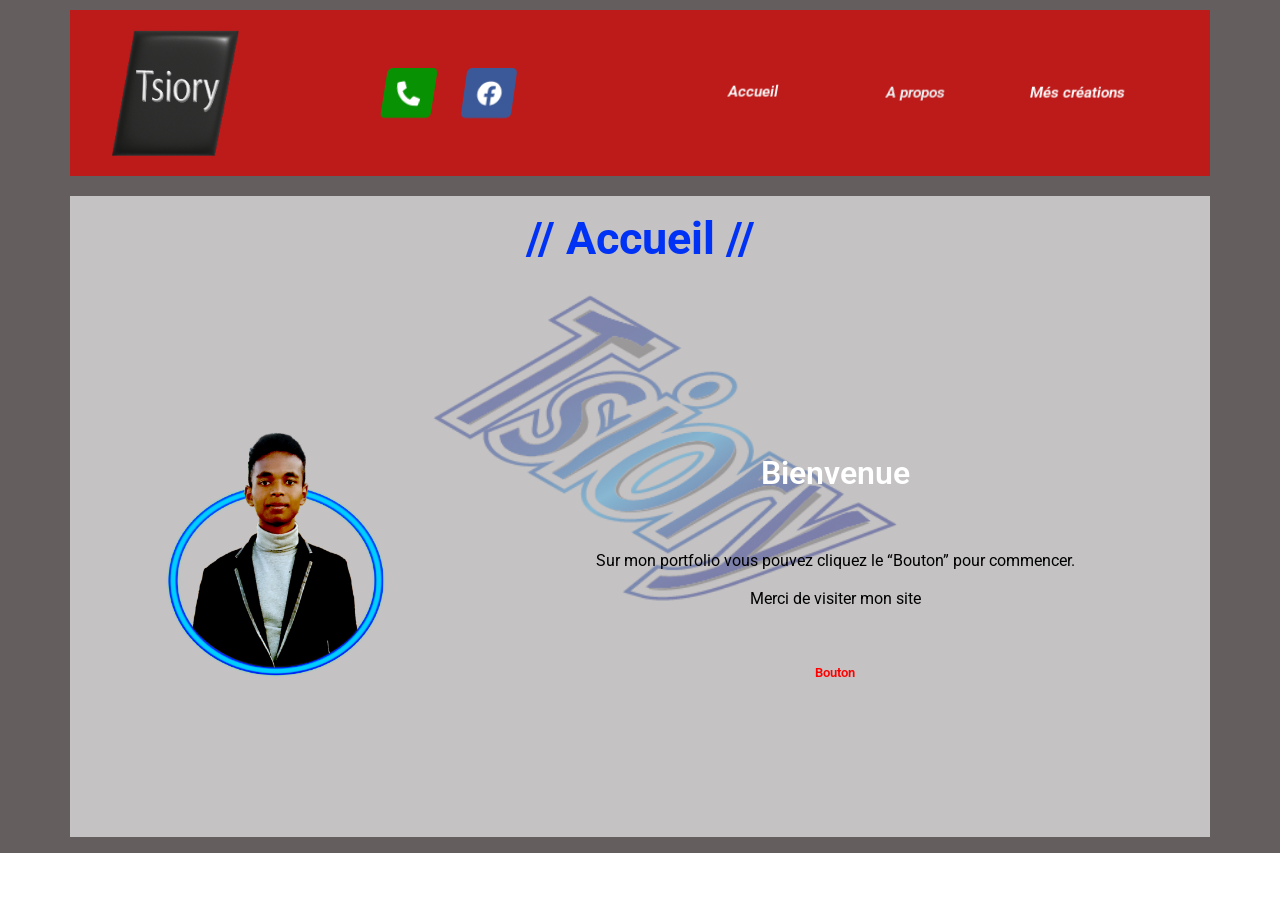
==== index.html @ 80df12be "Add files via upload" ====
﻿<!DOCTYPE html><html lang="en-US" prefix="og: https://ogp.me/ns#"><head>
<link rel="icon" data-savepage-href="http://localhost/Adrien/wp-content/uploads/2025/09/Sans-titre-1aeepl-copie.jpg" href="[data-uri]">
	<meta charset="UTF-8">
			<style>img:is([sizes="auto" i], [sizes^="auto," i]) { contain-intrinsic-size: 3000px 1500px }</style>
	
<!-- Search Engine Optimization by Rank Math - https://rankmath.com/ -->
<title>Accueil - Tsiory</title>
<meta name="description" content="Sur mon portfolio vous pouvez cliquez le &quot;Bouton&quot; pour commencer.">
<meta name="robots" content="index, follow, max-snippet:-1, max-video-preview:-1, max-image-preview:large">
<link rel="canonical" data-savepage-href="http://localhost/Adrien" href="">
<meta property="og:locale" content="en_US">
<meta property="og:type" content="website">
<meta property="og:title" content="Accueil - Tsiory">
<meta property="og:description" content="Sur mon portfolio vous pouvez cliquez le &quot;Bouton&quot; pour commencer.">
<meta property="og:url" content="http://localhost/Adrien">
<meta property="og:updated_time" content="2025-10-15T07:31:42+00:00">
<meta property="article:published_time" content="2025-10-10T09:23:49+00:00">
<meta property="article:modified_time" content="2025-10-15T07:31:42+00:00">
<meta name="twitter:card" content="summary_large_image">
<meta name="twitter:title" content="Accueil - Tsiory">
<meta name="twitter:description" content="Sur mon portfolio vous pouvez cliquez le &quot;Bouton&quot; pour commencer.">
<meta name="twitter:label1" content="Written by">
<meta name="twitter:data1" content="Rakotoarisoa">
<meta name="twitter:label2" content="Time to read">
<meta name="twitter:data2" content="Less than a minute">
<script data-savepage-type="application/ld+json" type="text/plain" class="rank-math-schema"></script>
<!-- /Rank Math WordPress SEO plugin -->

<link rel="alternate" type="application/rss+xml" title="Tsiory » Feed" data-savepage-href="http://localhost/Adrien/?feed=rss2" href="">
<link rel="alternate" type="application/rss+xml" title="Tsiory » Comments Feed" data-savepage-href="http://localhost/Adrien/?feed=comments-rss2" href="">
<script data-savepage-type="" type="text/plain"></script>
<style data-savepage-href="http://localhost/Adrien/wp-content/plugins/formidable/css/formidableforms.css?ver=9221053" media="all">/* WARNING: Any changes made to this file will be lost when your Formidable settings are updated */
.with_frm_style{--form-width:100%;--form-align:left;--direction:ltr;--fieldset:0px;--fieldset-color:#000000;--fieldset-padding:0px 0px 15px 0px;--fieldset-bg-color:transparent;--title-size:40px;--title-color:#444444;--title-margin-top:10px;--title-margin-bottom:60px;--form-desc-size:14px;--form-desc-color:#98A2B3;--form-desc-margin-top:10px;--form-desc-margin-bottom:25px;--form-desc-padding:0px;--font-size:15px;--label-color:#344054;--weight:normal;--position:none;--align:left;--width:150px;--required-color:#F04438;--required-weight:bold;--label-padding:0px 0px 5px 0px;--description-font-size:12px;--description-color:#667085;--description-weight:normal;--description-style:normal;--description-align:left;--description-margin:0px;--field-font-size:14px;--field-height:36px;--line-height:36px;--field-width:100%;--auto-width:100%;--field-pad:8px 12px;--field-margin:20px;--field-weight:normal;--text-color:#1D2939;--border-color:#D0D5DD;--field-border-width:1px;--field-border-style:solid;--bg-color:#ffffff;--bg-color-active:#ffffff;--border-color-active:#4199FD;--text-color-error:#444444;--bg-color-error:#ffffff;--border-color-error:#F04438;--border-width-error:1px;--border-style-error:solid;--bg-color-disabled:#F9FAFB;--border-color-disabled:#D0D5DD;--text-color-disabled:#667085;--radio-align:block;--check-align:block;--check-font-size:14px;--check-label-color:#1D2939;--check-weight:normal;--section-font-size:18px;--section-color:#344054;--section-weight:bold;--section-pad:32px 0px 3px 0px;--section-mar-top:30px;--section-mar-bottom:30px;--section-bg-color:transparent;--section-border-color:#EAECF0;--section-border-width:1px;--section-border-style:solid;--section-border-loc:-top;--collapse-pos:after;--repeat-icon-color:#ffffff;--submit-font-size:14px;--submit-width:auto;--submit-height:auto;--submit-bg-color:#4199FD;--submit-border-color:#4199FD;--submit-border-width:1px;--submit-text-color:#ffffff;--submit-weight:normal;--submit-border-radius:8px;--submit-margin:10px;--submit-padding:8px 16px;--submit-shadow-color:#eeeeee;--submit-hover-bg-color:#3680D3;--submit-hover-color:#ffffff;--submit-hover-border-color:#3680D3;--submit-active-bg-color:#3680D3;--submit-active-color:#ffffff;--submit-active-border-color:#3680D3;--border-radius:8px;--error-bg:#FEE4E2;--error-border:#F5B8AA;--error-text:#F04438;--error-font-size:14px;--success-bg-color:#DFF0D8;--success-border-color:#D6E9C6;--success-text-color:#468847;--success-font-size:14px;--progress-bg-color:#EAECF0;--progress-color:#1D2939;--progress-active-bg-color:#4199FD;--progress-active-color:#ffffff;--progress-border-color:#EAECF0;--progress-border-size:1px;--progress-size:30px;--base-font-size:15px;--box-shadow:0 1px 2px 0 rgba(18, 18, 23, 0.05);}.frm_hidden,.frm_add_form_row.frm_hidden,.frm_remove_form_row.frm_hidden,.with_frm_style .frm_button.frm_hidden{display:none;}.with_frm_style,.with_frm_style form,.with_frm_style .frm-show-form div.frm_description p{text-align: var(--form-align);}input:-webkit-autofill {-webkit-box-shadow: 0 0 0 30px white inset;}.with_frm_style .frm-show-form div.frm_description p{font-size: var(--form-desc-size);color: var(--form-desc-color);margin-top: var(--form-desc-margin-top);margin-bottom: var(--form-desc-margin-bottom);padding: var(--form-desc-padding);}.with_frm_style fieldset{min-width:0;display: block; }.with_frm_style fieldset fieldset{border:none;margin:0;padding:0;background-color:transparent;}.with_frm_style .frm_form_fields > fieldset{border-width: var(--fieldset);border-style:solid;border-color: var(--fieldset-color);margin:0;padding: var(--fieldset-padding);background-color: var(--fieldset-bg-color);}legend.frm_hidden{display:none !important;}.with_frm_style .frm_form_fields{opacity:1;transition: opacity 0.1s linear;}.with_frm_style .frm_doing_ajax{opacity:.5;}.frm_transparent{color:transparent;}.with_frm_style legend + h3,.with_frm_style h3.frm_form_title{font-size: var(--title-size);color: var(--title-color);margin-top: var(--title-margin-top);margin-bottom: var(--title-margin-bottom);}.with_frm_style .frm_form_field.frm_html_container,.with_frm_style .frm_form_field .frm_show_it{color: var(--form-desc-color);}.with_frm_style .frm_form_field.frm_html_container{font-size: var(--form-desc-size);}.with_frm_style .frm_form_field .frm_show_it{font-size: var(--field-font-size);font-weight: var(--field-weight);}.with_frm_style .frm_required {color: var(--required-color);font-weight: var(--required-weight);}.with_frm_style input[type=text],.with_frm_style input[type=password],.with_frm_style input[type=email],.with_frm_style input[type=number],.with_frm_style input[type=url],.with_frm_style input[type=tel],.with_frm_style input[type=search],.with_frm_style select,.with_frm_style textarea,.with_frm_style .frm-card-element.StripeElement {font-family:var(--font);font-size: var(--field-font-size);margin-bottom:0;}.with_frm_style textarea{vertical-align:top;height:auto;}.with_frm_style input[type=text],.with_frm_style input[type=password],.with_frm_style input[type=email],.with_frm_style input[type=number],.with_frm_style input[type=url],.with_frm_style input[type=tel],.with_frm_style input[type=phone],.with_frm_style input[type=search],.with_frm_style select,.with_frm_style textarea,.frm_form_fields_style,.with_frm_style .frm_scroll_box .frm_opt_container,.frm_form_fields_active_style,.frm_form_fields_error_style,.with_frm_style .frm-card-element.StripeElement,.with_frm_style .frm_slimselect.ss-main {color: var(--text-color);background-color: var(--bg-color);border-color: var(--border-color);border-width: var(--field-border-width);border-style: var(--field-border-style);border-radius: var(--border-radius);width: var(--field-width);max-width: 100%;font-size: var(--field-font-size);padding: var(--field-pad);box-sizing: border-box;outline: none;font-weight: var(--field-weight);}.with_frm_style select option {color: var(--text-color);}.with_frm_style select option.frm-select-placeholder {color: var(--text-color-disabled);}.with_frm_style input[type=radio],.with_frm_style input[type=checkbox]{border-color: var(--border-color);box-shadow: var(--box-shadow);float: none;}.with_frm_style input[type=radio]:after,.with_frm_style input[type=checkbox]:after {display: none; }.with_frm_style input[type=radio]:not(:checked):focus,.with_frm_style input[type=checkbox]:not(:checked):focus {border-color: var(--border-color) !important;}.with_frm_style input[type=radio]:focus,.with_frm_style input[type=checkbox]:focus {box-shadow:0px 0px 0px 3px rgba(65,153,253, 0.4) !important;}.with_frm_style input[type=text],.with_frm_style input[type=password],.with_frm_style input[type=email],.with_frm_style input[type=number],.with_frm_style input[type=url],.with_frm_style input[type=tel],.with_frm_style input[type=file],.with_frm_style input[type=search],.with_frm_style select,.with_frm_style .frm-card-element.StripeElement{min-height: var(--field-height);line-height:1.3;}.with_frm_style select[multiple=multiple]{height:auto;}.input[type=file].frm_transparent:focus,.with_frm_style input[type=file]{background-color:transparent;border:none;outline:none;box-shadow:none;}.with_frm_style input[type=file]{color: var(--text-color);padding: 0px;font-size: var(--field-font-size);display: initial;}.with_frm_style input[type=file].frm_transparent{color:transparent;}.with_frm_style .wp-editor-wrap{width: var(--field-width);max-width:100%;}.with_frm_style .wp-editor-container textarea{border:none;box-shadow:none !important;}.with_frm_style .mceIframeContainer{background-color: var(--bg-color);}.with_frm_style select{width: var(--auto-width);max-width:100%;background-position-y: calc(50% + 3px);}.with_frm_style input[disabled],.with_frm_style select[disabled],.with_frm_style textarea[disabled],.with_frm_style input[readonly],.with_frm_style select[readonly],.with_frm_style textarea[readonly] {background-color: var(--bg-color-disabled);color: var(--text-color-disabled);border-color: var(--border-color-disabled);}.frm_preview_page:before{content:normal !important;}.frm_preview_page{padding:25px;}.with_frm_style .frm_primary_label{max-width:100%;font-size: var(--font-size);color: var(--label-color);font-weight: var(--weight);text-align: var(--align);padding: var(--label-padding);margin:0;width:auto;display:block;}.with_frm_style .frm_top_container .frm_primary_label,.with_frm_style .frm_hidden_container .frm_primary_label,.with_frm_style .frm_pos_top{display:block;float:none;width:auto;}.with_frm_style .frm_inline_container .frm_primary_label{margin-right:10px;}.with_frm_style .frm_right_container .frm_primary_label,.with_frm_style .frm_pos_right{display:inline;float:right;margin-left:10px;}.with_frm_style .frm_pos_center {text-align: center;}.with_frm_style .frm_none_container .frm_primary_label,.with_frm_style .frm_pos_none,.frm_pos_none,.frm_none_container .frm_primary_label{display:none;}.with_frm_style .frm_section_heading.frm_hide_section{margin-top:0 !important;}.with_frm_style .frm_hidden_container .frm_primary_label,.with_frm_style .frm_pos_hidden,.frm_hidden_container .frm_primary_label{visibility:hidden;white-space:nowrap;}.frm_visible{opacity:1;}.with_frm_style .frm_inside_container {position: relative;padding-top: 18px;padding-top: calc(0.5 * var(--field-height));}.with_frm_style .frm_inside_container > input,.with_frm_style .frm_inside_container > select,.with_frm_style .frm_inside_container > textarea {display: block;}.with_frm_style input::placeholder,.with_frm_style textarea::placeholder {font-size: var(--field-font-size);}.with_frm_style .frm_inside_container > input::-moz-placeholder,.with_frm_style .frm_inside_container > textarea::-moz-placeholder {opacity: 0 !important;transition: opacity 0.3s ease-in;}.with_frm_style .frm_inside_container > input:-ms-input-placeholder,.with_frm_style .frm_inside_container > textarea:-ms-input-placeholder {opacity: 0;transition: opacity 0.3s ease-in;}.with_frm_style .frm_inside_container > input::placeholder,.with_frm_style .frm_inside_container > textarea::placeholder {opacity: 0;transition: opacity 0.3s ease-in;}.with_frm_style .frm_inside_container > label {transition: all 0.3s ease-in;position: absolute;top: 19px;top: calc(1px + .5 * var(--field-height));left: 3px;width: 100%;line-height: 1.3;text-overflow: ellipsis;overflow: hidden;white-space: nowrap;padding: 8px 12px;padding: var(--field-pad);font-size: 14px;font-size: var(--field-font-size);font-weight: normal;font-weight: var(--field-weight);pointer-events: none;}.with_frm_style.frm_style_lines-no-boxes .frm_inside_container > label {line-height: 1;}.with_frm_style .frm_inside_container.frm_label_float_top > label {top: 0;left: 0;padding: 0;font-size: 12px;font-size: calc(0.85 * var(--field-font-size));}.with_frm_style .frm_inside_container.frm_label_float_top > input::-moz-placeholder,.with_frm_style .frm_inside_container.frm_label_float_top > textarea::-moz-placeholder {opacity: 1 !important;transition: opacity 0.3s ease-in;}.with_frm_style .frm_inside_container.frm_label_float_top > input:-ms-input-placeholder,.with_frm_style .frm_inside_container.frm_label_float_top > textarea:-ms-input-placeholder {opacity: 1;transition: opacity 0.3s ease-in;}.with_frm_style .frm_inside_container.frm_label_float_top > input::placeholder,.with_frm_style .frm_inside_container.frm_label_float_top > textarea::placeholder {opacity: 1;transition: opacity 0.3s ease-in;}.with_frm_style .frm_description,.with_frm_style .frm_pro_max_limit_desc{clear:both;}.with_frm_style input[type=number][readonly]{-moz-appearance: textfield;}.with_frm_style select[multiple="multiple"]{height:auto;line-height:normal;}.with_frm_style .frm_catlevel_2,.with_frm_style .frm_catlevel_3,.with_frm_style .frm_catlevel_4,.with_frm_style .frm_catlevel_5{margin-left:18px;}.with_frm_style .wp-editor-container{border:1px solid #e5e5e5;}.with_frm_style .quicktags-toolbar input{font-size:12px !important;}.with_frm_style .wp-editor-container textarea{border:none;}.with_frm_style .auto_width #loginform input,.with_frm_style .auto_width input,.with_frm_style input.auto_width,.with_frm_style select.auto_width,.with_frm_style textarea.auto_width{width:auto;}.with_frm_style .frm_repeat_buttons{white-space:nowrap;}.with_frm_style .frm_button{text-decoration:none !important;;border:1px solid #eee;display:inline-block;padding: var(--submit-padding);border-radius:8px;border-radius:var(--border-radius);font-size: var(--submit-font-size);font-weight: var(--submit-weight);color: var(--submit-text-color);background: var(--submit-bg-color);border-width: var(--submit-border-width);border-color: var(--submit-border-color);height: var(--submit-height);}.with_frm_style .frm_button.frm_inverse{color:var(--submit-bg-color);background:var(--submit-text-color);}.with_frm_style .frm_submit{clear:both;}.frm_inline_form .frm_form_field,.frm_inline_form .frm_submit{grid-column: span 1 / span 1;}.frm_inline_form .frm_submit{margin:0;}.frm_submit.frm_inline_submit input[type=submit],.frm_submit.frm_inline_submit button,.frm_inline_form .frm_submit input[type=submit],.frm_inline_form .frm_submit button{margin-top:0;}.with_frm_style.frm_center_submit .frm_submit{text-align:center;}.with_frm_style.frm_center_submit .frm_flex.frm_submit {justify-content: center;}.with_frm_style .frm_inline_success .frm_submit{display: flex;flex-direction: row;align-items: center;margin: 0;}.with_frm_style .frm_inline_success .frm_submit .frm_message{flex: 1;margin: 0;padding-left: 10px;}.with_frm_style .frm_inline_success.frm_alignright_success .frm_submit .frm_message{text-align: right;}.with_frm_style.frm_center_submit .frm_submit input[type=submit],.with_frm_style.frm_center_submit .frm_submit input[type=button],.with_frm_style.frm_center_submit .frm_submit button{margin-bottom:8px !important;}.with_frm_style .frm-edit-page-btn,.with_frm_style .frm_submit input[type=submit],.with_frm_style .frm_submit input[type=button],.with_frm_style .frm_submit button{-webkit-appearance: none;cursor: pointer;}.with_frm_style.frm_center_submit .frm_submit .frm_ajax_loading{display: block;margin: 0 auto;}.with_frm_style .frm_loading_prev .frm_ajax_loading,.with_frm_style .frm_loading_form .frm_ajax_loading{visibility:visible !important;}.with_frm_style .frm_loading_prev .frm_prev_page,.with_frm_style .frm_loading_form .frm_button_submit {position: relative;color: transparent !important;text-shadow: none !important;}.with_frm_style .frm_loading_prev .frm_prev_page:hover,.with_frm_style .frm_loading_prev .frm_prev_page:active,.with_frm_style .frm_loading_prev .frm_prev_page:focus,.with_frm_style .frm_loading_form .frm_button_submit:hover,.with_frm_style .frm_loading_form .frm_button_submit:active,.with_frm_style .frm_loading_form .frm_button_submit:focus {cursor: not-allowed;color: transparent;outline: none !important;box-shadow: none;}.with_frm_style .frm_loading_prev .frm_prev_page::before,.with_frm_style .frm_loading_form .frm_button_submit:before {content: '';display: inline-block;position: absolute;background: transparent;border: 1px solid #fff;border-top-color: transparent;border-left-color: transparent;border-radius: 50%;box-sizing: border-box;top: 50%;left: 50%;margin-top: -6px;margin-left: -6px;width: 12px;height: 12px;animation: spin 2s linear infinite;}.with_frm_style .frm_submit.frm_flex {align-items: center;gap: 2%;}.with_frm_style .frm_submit.frm_flex button.frm_button_submit ~ .frm_prev_page {order: -1;}.frm_style_formidable-style.with_frm_style{}.frm_forms.frm_style_formidable-style.with_frm_style{max-width:100%;direction:ltr;}.frm_style_formidable-style.with_frm_style .form-field{margin-bottom:20px;}.frm_style_formidable-style.with_frm_style .form-field.frm_section_heading{margin-bottom:0;}.frm_style_formidable-style.with_frm_style p.description,.frm_style_formidable-style.with_frm_style div.description,.frm_style_formidable-style.with_frm_style div.frm_description,.frm_style_formidable-style.with_frm_style .frm-show-form > div.frm_description,.frm_style_formidable-style.with_frm_style .frm_error,.frm_style_formidable-style.with_frm_style .frm_pro_max_limit_desc{margin:0px;padding:0;font-size:12px;color:#667085;font-weight:normal;text-align:left;font-style:normal;max-width:100%;}.frm_style_formidable-style.with_frm_style .frm_form_field.frm_left_container{grid-template-columns: 150px auto;}.frm_style_formidable-style.with_frm_style .frm_form_field.frm_right_container{grid-template-columns: auto 150px;}.frm_form_field.frm_right_container{grid-template-columns: auto 25%;}.frm_style_formidable-style.with_frm_style .frm_inline_container.frm_dynamic_select_container .frm_data_container,.frm_style_formidable-style.with_frm_style .frm_inline_container.frm_dynamic_select_container .frm_opt_container{display:inline;}.frm_style_formidable-style.with_frm_style .frm_pos_right{display:inline;width:150px;}.frm_style_formidable-style.with_frm_style .frm_none_container .frm_primary_label,.frm_style_formidable-style.with_frm_style .frm_pos_none{display:none;}.frm_style_formidable-style.with_frm_style input::placeholder,.frm_style_formidable-style.with_frm_style textarea::placeholder{color: #667085;}.frm_style_formidable-style.with_frm_style .frm_default,.frm_style_formidable-style.with_frm_style input.frm_default,.frm_style_formidable-style.with_frm_style textarea.frm_default,.frm_style_formidable-style.with_frm_style select.frm_default,.frm_style_formidable-style.with_frm_style .placeholder {color: #667085;}.frm_style_formidable-style.with_frm_style .form-field input:not([type=file]):not([type=range]):not([readonly]):focus,.frm_style_formidable-style.with_frm_style select:focus,.frm_style_formidable-style.with_frm_style .form-field textarea:focus,.frm_style_formidable-style.with_frm_style .frm_focus_field input[type=text],.frm_style_formidable-style.with_frm_style .frm_focus_field input[type=password],.frm_style_formidable-style.with_frm_style .frm_focus_field input[type=email],.frm_style_formidable-style.with_frm_style .frm_focus_field input[type=number],.frm_style_formidable-style.with_frm_style .frm_focus_field input[type=url],.frm_style_formidable-style.with_frm_style .frm_focus_field input[type=tel],.frm_style_formidable-style.with_frm_style .frm_focus_field input[type=search],.frm_form_fields_active_style,.frm_style_formidable-style.with_frm_style .frm_focus_field .frm-card-element.StripeElement {background-color:#ffffff;border-color:#4199FD;color: var(--text-color);box-shadow:0px 0px 5px 0px rgba(65,153,253, 0.6);}.frm_style_formidable-style.with_frm_style .frm_compact .frm_dropzone.dz-clickable .dz-message,.frm_style_formidable-style.with_frm_style input[type=submit],.frm_style_formidable-style.with_frm_style .frm_submit input[type=button],.frm_style_formidable-style.with_frm_style .frm_submit button,.frm_form_submit_style,.frm_style_formidable-style.with_frm_style .frm-edit-page-btn {width:auto;font-size:14px;height:auto;line-height:normal;text-align:center;background:#4199FD;border-width:1px;border-color: #4199FD;border-style:solid;color:#ffffff;cursor:pointer;font-weight:normal;border-radius:8px;text-shadow:none;padding:8px 16px;box-sizing:border-box;box-shadow:0 1px 1px #eeeeee;margin:10px;margin-left:0;margin-right:0;vertical-align:middle;}.frm_style_formidable-style.with_frm_style .frm_compact .frm_dropzone.dz-clickable .dz-message{margin:0;}.frm_style_formidable-style.with_frm_style .frm-edit-page-btn:hover,.frm_style_formidable-style.with_frm_style input[type=submit]:hover,.frm_style_formidable-style.with_frm_style .frm_submit input[type=button]:hover,.frm_style_formidable-style.with_frm_style .frm_submit button:hover{background: #3680D3;border-color: #3680D3;color: #ffffff;}.frm_style_formidable-style.with_frm_style.frm_center_submit .frm_submit .frm_ajax_loading{margin-bottom:10px;}.frm_style_formidable-style.with_frm_style .frm-edit-page-btn:focus,.frm_style_formidable-style.with_frm_style input[type=submit]:focus,.frm_style_formidable-style.with_frm_style .frm_submit input[type=button]:focus,.frm_style_formidable-style.with_frm_style .frm_submit button:focus,.frm_style_formidable-style.with_frm_style input[type=submit]:active,.frm_style_formidable-style.with_frm_style .frm_submit input[type=button]:active,.frm_style_formidable-style.with_frm_style .frm_submit button:active{background: #3680D3;border-color: #3680D3;color: #ffffff;outline: none;}.frm_style_formidable-style.with_frm_style .frm_loading_prev .frm_prev_page,.frm_style_formidable-style.with_frm_style .frm_loading_prev .frm_prev_page:hover,.frm_style_formidable-style.with_frm_style .frm_loading_prev .frm_prev_page:active,.frm_style_formidable-style.with_frm_style .frm_loading_prev .frm_prev_page:focus,.frm_style_formidable-style.with_frm_style .frm_loading_form .frm_button_submit,.frm_style_formidable-style.with_frm_style .frm_loading_form .frm_button_submit:hover,.frm_style_formidable-style.with_frm_style .frm_loading_form .frm_button_submit:active,.frm_style_formidable-style.with_frm_style .frm_loading_form .frm_button_submit:focus{color: transparent ;background: #4199FD;border-color: #4199FD;}.frm_style_formidable-style.with_frm_style .frm_loading_prev .frm_prev_page:before,.frm_style_formidable-style.with_frm_style .frm_loading_form .frm_button_submit:before {border-bottom-color: #ffffff;border-right-color: #ffffff;}.frm_style_formidable-style.with_frm_style.frm_inline_top .frm_submit::before,.frm_style_formidable-style.with_frm_style .frm_submit.frm_inline_submit::before {content:"before";font-size:15px;color:#344054;font-weight:normal;margin:0;padding:0px 0px 5px 0px;width:auto;display:block;visibility:hidden;}.frm_style_formidable-style.with_frm_style.frm_inline_form .frm_submit input,.frm_style_formidable-style.with_frm_style.frm_inline_form .frm_submit button,.frm_style_formidable-style.with_frm_style .frm_submit.frm_inline_submit input,.frm_style_formidable-style.with_frm_style .frm_submit.frm_inline_submit button {margin: 0 !important;}.frm_style_formidable-style.with_frm_style #frm_field_cptch_number_container{font-size:15px;color:#344054;font-weight:normal;clear:both;}.frm_style_formidable-style.with_frm_style .frm_blank_field input[type=text],.frm_style_formidable-style.with_frm_style .frm_blank_field input[type=password],.frm_style_formidable-style.with_frm_style .frm_blank_field input[type=url],.frm_style_formidable-style.with_frm_style .frm_blank_field input[type=tel],.frm_style_formidable-style.with_frm_style .frm_blank_field input[type=number],.frm_style_formidable-style.with_frm_style .frm_blank_field input[type=email],.frm_style_formidable-style.with_frm_style .frm_blank_field input[type=checkbox],.frm_style_formidable-style.with_frm_style .frm_blank_field input[type=radio],.frm_style_formidable-style.with_frm_style .frm_blank_field textarea,.frm_style_formidable-style.with_frm_style .frm_blank_field .mce-edit-area iframe,.frm_style_formidable-style.with_frm_style .frm_blank_field select:not(.ui-datepicker-month):not(.ui-datepicker-year),.frm_form_fields_error_style,.frm_style_formidable-style.with_frm_style .frm_blank_field .frm-g-recaptcha iframe,.frm_style_formidable-style.with_frm_style .frm_blank_field .g-recaptcha iframe,.frm_style_formidable-style.with_frm_style .frm_blank_field .frm-card-element.StripeElement,.frm_style_formidable-style.with_frm_style .frm_form_field :invalid {color:#444444;background-color:#ffffff;border-color:#F04438;border-width:var(--border-width-error) ;border-style:solid;}.frm_style_formidable-style.with_frm_style .frm_blank_field .sigWrapper{border-color:#F04438 !important;}.frm_style_formidable-style.with_frm_style .frm_error,.frm_style_formidable-style.with_frm_style .frm_limit_error{font-weight:normal;color:#444444;}.frm_style_formidable-style.with_frm_style .frm_error_style{background-color:#FEE4E2;border:1px solid #F5B8AA;border-radius:8px;color: #F04438;font-size:14px;margin:0;margin-bottom:20px;}.frm_style_formidable-style.with_frm_style #frm_loading .progress-striped .progress-bar{background-image:linear-gradient(45deg, #D0D5DD 25%, rgba(0, 0, 0, 0) 25%, rgba(0, 0, 0, 0) 50%, #D0D5DD 50%, #D0D5DD 75%, rgba(0, 0, 0, 0) 75%, rgba(0, 0, 0, 0));}.frm_style_formidable-style.with_frm_style #frm_loading .progress-bar{background-color:#ffffff;}.frm_style_formidable-style.with_frm_style .frm_form_field.frm_total_big input,.frm_style_formidable-style.with_frm_style .frm_form_field.frm_total_big textarea,.frm_style_formidable-style.with_frm_style .frm_form_field.frm_total input,.frm_style_formidable-style.with_frm_style .frm_form_field.frm_total textarea{color: #1D2939;background-color:transparent;border:none;display:inline;width:auto;padding:0;}.frm_ajax_loading{visibility:hidden;width:auto;}.frm_form_submit_style{height:auto;}a.frm_save_draft{cursor:pointer;}.with_frm_style a.frm_save_draft,.with_frm_style a.frm_start_over{font-size: var(--submit-font-size);font-weight: var(--submit-weight);}.horizontal_radio .frm_radio{margin:0 5px 0 0;}.horizontal_radio .frm_checkbox{margin:0;margin-right:12px;}.vertical_radio .frm_checkbox,.vertical_radio .frm_radio,.vertical_radio .frm_catlevel_1{display:block;}.horizontal_radio .frm_checkbox,.horizontal_radio .frm_radio,.horizontal_radio .frm_catlevel_1{display:inline-block;padding-left: 0;}.with_frm_style .frm_radio{display: var(--radio-align);}.with_frm_style .frm_checkbox{display: var(--check-align);}.with_frm_style .vertical_radio .frm_checkbox,.with_frm_style .vertical_radio .frm_radio,.vertical_radio .frm_catlevel_1{display:block;margin-bottom: 10px;}.with_frm_style .horizontal_radio .frm_checkbox,.with_frm_style .horizontal_radio .frm_radio,.horizontal_radio .frm_catlevel_1{display:inline-block;}.with_frm_style .frm_checkbox label,.with_frm_style .frm_radio label {display: inline-block;vertical-align: middle;white-space:normal;}.with_frm_style .frm_checkbox label input[type=checkbox],.with_frm_style .frm_radio label input[type=radio] {margin-right: 4px;}.with_frm_style .frm_checkbox label:not(.frm-label-disabled),.with_frm_style .frm_radio label:not(.frm-label-disabled) {cursor: pointer;}.with_frm_style .vertical_radio .frm_checkbox label,.with_frm_style .vertical_radio .frm_radio label{display: block;width: 100%;}.with_frm_style .frm_radio label,.with_frm_style .frm_checkbox label {font-size: var(--check-font-size);color: var(--check-label-color);font-weight: var(--check-weight);line-height: 1.3;}.with_frm_style .frm_radio input[type=radio],.with_frm_style .frm_checkbox input[type=checkbox] {font-size: var(--check-font-size);position: static;}.frm_file_container .frm_file_link,.with_frm_style .frm_radio label .frm_file_container,.with_frm_style .frm_checkbox label .frm_file_container{display:inline-block;margin:5px;vertical-align:middle;}.with_frm_style .frm_radio input[type=radio]{border-radius:50%;}.with_frm_style .frm_checkbox input[type=checkbox] {border-radius: calc(var(--border-radius) / 2) !important;}.with_frm_style .frm_radio input[type=radio],.with_frm_style .frm_checkbox input[type=checkbox]{appearance: none;background-color: var(--bg-color);flex: none;display:inline-block !important;width: 16px !important;min-width: 16px !important;height: 16px !important;color: var(--border-color);border: 1px solid currentColor;border-color: var(--border-color);vertical-align: middle;position: initial; padding: 0;margin: 0;}.frm_forms.with_frm_style .frm_fields_container .frm_radio input[type=radio]:not([disabled]):checked,.frm_forms.with_frm_style .frm_fields_container .frm_checkbox input[type=checkbox]:not([disabled]):checked {border-color: var(--border-color-active) !important;}.frm_forms.with_frm_style .frm_fields_container .frm_checkbox input[type=checkbox]:not([disabled]):checked {background-color: var(--border-color-active) !important;}.with_frm_style .frm_radio input[type=radio][disabled]:checked,.with_frm_style .frm_checkbox input[type=checkbox][disabled]:checked {border-color: var(--border-color) !important; }.with_frm_style .frm_checkbox input[type=checkbox][disabled]:checked {background-color: var(--border-color) !important;}.with_frm_style .frm_radio input[type=radio]:checked:before,.with_frm_style .frm_checkbox input[type=checkbox]:checked:before {position: static !important; content: '';display: block;}.frm_forms.with_frm_style .frm_checkbox input[type=checkbox]:before {width: 100% !important;height: 100% !important;background-image: url("data:image/svg+xml,%3Csvg width='12' height='9' viewBox='0 0 12 9' fill='none' xmlns='http://www.w3.org/2000/svg'%3E%3Cpath d='M10.6667 1.5L4.25001 7.91667L1.33334 5' stroke='white' stroke-width='2' stroke-linecap='round' stroke-linejoin='round'/%3E%3C/svg%3E%0A") !important;background-size: 9px !important;background-repeat: no-repeat !important;background-position: center !important;margin: 0;}.with_frm_style .frm_radio input[type=radio]:before {width: 8px;height: 8px;border-radius: 50%;background-color: var(--border-color-active);margin: 3px;}.with_frm_style .frm_radio input[type=radio][disabled]:before {background-color: var(--border-color);}.with_frm_style :invalid,.with_frm_style :-moz-ui-invalid{box-shadow:none;}.with_frm_style .frm_error_style img{padding-right:10px;vertical-align:middle;border:none;}.with_frm_style .frm_trigger{cursor:pointer;}.with_frm_style .frm_error_style,.with_frm_style .frm_message,.frm_success_style{border-radius:4px;padding:15px;}.with_frm_style .frm_message p {color: var(--success-text-color);margin-bottom: 0;}.with_frm_style .frm_message > p:first-of-type {margin-top: 0;}.with_frm_style .frm_message,.frm_success_style {margin: 5px 0 15px;border: 1px solid var(--success-border-color);background-color: var(--success-bg-color);color: var(--success-text-color);border-radius: var(--border-radius);font-size: var(--success-font-size);}.with_frm_style .frm_plain_success .frm_message {background-color: transparent;padding:0;border:none;font-size:inherit;color:inherit;}.with_frm_style .frm_plain_success .frm_message p {color:inherit;}.frm_form_fields_style,.frm_form_fields_active_style,.frm_form_fields_error_style,.frm_form_submit_style{width:auto;}.with_frm_style .frm_trigger span{float:left;}.with_frm_style table.frm-grid,#content .with_frm_style table.frm-grid{border-collapse:collapse;border:none;}.frm-grid td,.frm-grid th{padding:5px;border-width:1px;border-style:solid;border-color: var(--border-color);border-top:none;border-left:none;border-right:none;}.frm-alt-table {width:100%;border-collapse:separate;margin-top:0.5em;font-size:15px;border-width:1px;}.with_frm_style .frm-alt-table{border-color: var(--border-color);}.frm-alt-table th {width:200px;}.frm-alt-table tr {background-color:transparent;}.frm-alt-table th,.frm-alt-table td {background-color:transparent;vertical-align:top;text-align:left;padding:20px;border-color:transparent;}.frm-alt-table tr:nth-child(even) {background-color:#fdffff;}table.form_results.with_frm_style{border-style: solid;border-width: var(--field-border-width);border-color: var(--border-color);}table.form_results.with_frm_style tr td{text-align:left;padding:7px 9px;color: var(--text-color);border-top-style: solid;border-top-width: var(--field-border-width);border-top-color: var(--border-color);}table.form_results.with_frm_style tr.frm_even,.frm-grid .frm_even{background-color:#fff;background-color:var(--bg-color);}table.form_results.with_frm_style tr.frm_odd,.frm-grid .frm_odd {background-color: var(--bg-color);}.frm_color_block {background-color:#fdffff;padding: 40px;}.with_frm_style .frm-show-form .frm_color_block.frm_section_heading h3,.frm_color_block.frm_section_heading h3 {border-width: 0 !important;}.frm_collapse .ui-icon{display:inline-block;}.frm_toggle_container{border:1px solid transparent;}.frm_toggle_container ul{margin:5px 0;padding-left:0;list-style-type:none;}.frm_toggle_container .frm_month_heading{text-indent:15px;}.frm_toggle_container .frm_month_listing{margin-left:40px;}#frm_loading{display:none;position:fixed;top:0;left:0;width:100%;height:100%;z-index:99999;}#frm_loading h3{font-weight:500;padding-bottom:15px;color:#fff;font-size:24px;}#frm_loading_content{position:fixed;top:20%;left:33%;width:33%;text-align:center;padding-top:30px;font-weight:bold;z-index:9999999;}#frm_loading img{max-width:100%;}#frm_loading .progress{border-radius:4px;box-shadow:0 1px 2px rgba(0, 0, 0, 0.1) inset;height:20px;margin-bottom:20px;overflow:hidden;}#frm_loading .progress.active .progress-bar{animation:2s linear 0s normal none infinite progress-bar-stripes;}#frm_loading .progress-striped .progress-bar {background-image: linear-gradient(45deg, var(--border-color) 25%, rgba(0, 0, 0, 0) 25%, rgba(0, 0, 0, 0) 50%, var(--border-color) 50%, var(--border-color) 75%, rgba(0, 0, 0, 0) 75%, rgba(0, 0, 0, 0));background-size:40px 40px;}#frm_loading .progress-bar {background-color: var(--bg-color);box-shadow: 0 -1px 0 rgba(0, 0, 0, 0.15) inset;float: left;height: 100%;line-height: 20px;text-align: center;transition: width 0.6s ease 0s;width: 100%;}.frm_image_from_url{height:50px;}.frm-loading-img{background:/*savepage-url=http://localhost/Adrien/wp-content/plugins/formidable/images/ajax_loader.gif*/url() no-repeat center center;padding:6px 12px;}select.frm_loading_lookup{background-image: /*savepage-url=http://localhost/Adrien/wp-content/plugins/formidable/images/ajax_loader.gif*/ url() !important;background-position: 10px;background-repeat: no-repeat;color: transparent !important;}.frm_screen_reader {border: 0;clip-path: inset(50%);height: 1px;margin: -1px;overflow: hidden;padding: 0;position: absolute;width: 1px;word-wrap: normal !important; }.frm_screen_reader.frm_hidden{display:initial;}.frm_clear_none{clear:none;}.frm_clear{clear:both;}.frm_form_field.frm_alignright{float:right !important;}.with_frm_style .frm_form_field{clear:both;}.frm_combo_inputs_container,.frm_grid_container,.frm_form_fields .frm_section_heading,.frm_form_fields .frm_fields_container{display:grid;grid-template-columns: repeat(12, 1fr);grid-auto-rows: max-content;grid-gap: 0 2%;}.frm_combo_inputs_container > *,.frm_grid_container > *,.frm_section_heading > *,.frm_fields_container .frm_form_field,.frm_fields_container > *{grid-column: span 12 / span 12;}.frm_inline,.frm_form_field.frm_left_inline,.frm_form_field.frm_first_inline,.frm_form_field.frm_inline,.frm_submit.frm_inline,.frm_form_field.frm_right_inline,.frm_form_field.frm_last_inline{width:auto;grid-column: span 2 / span 2;}.frm6,.frm_half,.frm_form_field.frm_three_fifths, .frm_form_field.frm6,.frm_submit.frm6,.frm_form_field.frm_left_half,.frm_form_field.frm_right_half,.frm_form_field.frm_first_half,.frm_form_field.frm_last_half,.frm_form_field.frm_half,.frm_submit.frm_half{grid-column:span 6 / span 6;}.frm4,.frm_third,.frm_form_field.frm_two_fifths, .frm_form_field.frm4,.frm_submit.frm4,.frm_form_field.frm_left_third,.frm_form_field.frm_third,.frm_submit.frm_third,.frm_form_field.frm_right_third,.frm_form_field.frm_first_third,.frm_form_field.frm_last_third{grid-column:span 4 / span 4;}.frm8,.frm_two_thirds,.frm_form_field.frm8,.frm_submit.frm8,.frm_form_field.frm_left_two_thirds,.frm_form_field.frm_right_two_thirds,.frm_form_field.frm_first_two_thirds,.frm_form_field.frm_last_two_thirds,.frm_form_field.frm_two_thirds{grid-column: span 8/span 8;}.frm3,.frm_fourth,.frm_form_field.frm3,.frm_submit.frm3,.frm_form_field.frm_left_fourth,.frm_form_field.frm_fourth,.frm_submit.frm_fourth,.frm_form_field.frm_right_fourth,.frm_form_field.frm_first_fourth,.frm_form_field.frm_last_fourth{grid-column: span 3/span 3;}.frm9,.frm_three_fourths,.frm_form_field.frm_four_fifths, .frm_form_field.frm9,.frm_submit.frm9,.frm_form_field.frm_three_fourths{grid-column: span 9/span 9;}.frm_form_field.frm_left_fifth,.frm_form_field.frm_fifth,.frm_submit.frm_fifth,.frm_form_field.frm_right_fifth,.frm_form_field.frm_first_fifth,.frm_form_field.frm_last_fifth{grid-column: span 2/span 2;}.frm2,.frm_sixth,.frm_form_field.frm2,.frm_submit.frm2,.frm_form_field.frm_sixth,.frm_submit.frm_sixth,.frm_form_field.frm_first_sixth,.frm_form_field.frm_last_sixth{grid-column: span 2/span 2;}.frm10,.frm_form_field.frm10,.frm_submit.frm10{grid-column: span 10/span 10;}.frm1,.frm_form_field.frm1,.frm_submit.frm1,.frm_form_field.frm_seventh,.frm_submit.frm_seventh,.frm_form_field.frm_first_seventh,.frm_form_field.frm_last_seventh.frm_form_field.frm_eighth,.frm_submit.frm_eighth,.frm_form_field.frm_first_eighth,.frm_form_field.frm_last_eighth{grid-column: span 1/span 1;}.frm5,.frm_form_field.frm5,.frm_submit.frm5{grid-column: span 5/span 5;}.frm7,.frm_form_field.frm7,.frm_submit.frm7{grid-column: span 7/span 7;}.frm11,.frm_form_field.frm11,.frm_submit.frm11{grid-column: span 11/span 11;}.frm12,.frm_full,.frm_full .wp-editor-wrap,.frm_full > input:not([type='checkbox']):not([type='radio']):not([type='button']),.frm_full select,.frm_full textarea{width:100% !important;grid-column: span 12/span 12;box-sizing: border-box;}.frm_full .wp-editor-wrap input{width:auto !important;}.frm_first,.frm_form_field.frm_left_half,.frm_form_field.frm_left_third,.frm_form_field.frm_left_two_thirds,.frm_form_field.frm_left_fourth,.frm_form_field.frm_left_fifth,.frm_form_field.frm_left_inline,.frm_form_field.frm_first_half,.frm_form_field.frm_first_third,.frm_form_field.frm_first_two_thirds,.frm_form_field.frm_first_fourth,.frm_form_field.frm_first_fifth,.frm_form_field.frm_first_sixth,.frm_form_field.frm_first_seventh,.frm_form_field.frm_first_eighth,.frm_form_field.frm_first_inline,.frm_form_field.frm_first{grid-column-start:1;}.frm_last,.frm_form_field.frm_last,.frm_form_field.frm_alignright{grid-column-end:-1;justify-content: end;}.with_frm_style.frm_rtl .frm_form_fields .star-rating{float:right;}.with_frm_style.frm_rtl .frm_grid .frm_primary_label,.with_frm_style.frm_rtl .frm_grid_first .frm_primary_label,.with_frm_style.frm_rtl .frm_grid_odd .frm_primary_label,.with_frm_style.frm_rtl .frm_grid .frm_radio,.with_frm_style.frm_rtl .frm_grid_first .frm_radio,.with_frm_style.frm_rtl .frm_grid_odd .frm_radio,.with_frm_style.frm_rtl .frm_grid .frm_checkbox,.with_frm_style.frm_rtl .frm_grid_first .frm_checkbox,.with_frm_style.frm_rtl .frm_grid_odd .frm_checkbox{float:right !important;margin-right:0 !important;}.with_frm_style.frm_rtl .frm_grid_first .frm_radio label input,.with_frm_style.frm_rtl .frm_grid .frm_radio label input,.with_frm_style.frm_rtl .frm_grid_odd .frm_radio label input,.with_frm_style.frm_rtl .frm_grid_first .frm_checkbox label input,.with_frm_style.frm_rtl .frm_grid .frm_checkbox label input,.with_frm_style.frm_rtl .frm_grid_odd .frm_checkbox label input{float:left;}.with_frm_style.frm_rtl .frm_catlevel_2,.with_frm_style.frm_rtl .frm_catlevel_3,.with_frm_style.frm_rtl .frm_catlevel_4,.with_frm_style.frm_rtl .frm_catlevel_5{margin-right:18px;}.with_frm_style.frm_rtl div > .frm_time_select{margin-right:5px;}.frm_form_field.frm_inline_container,.frm_form_field.frm_right_container,.frm_form_field.frm_left_container{display: grid;grid-template-columns: 25% auto;width:100%;grid-auto-rows: min-content;}.frm_form_field.frm_right_container{grid-template-columns: auto 25%;}.frm_form_field.frm_inline_container{grid-template-columns: repeat(2, minmax(auto, max-content) );}.frm_form_field.frm_inline_container .frm_primary_label,.frm_form_field.frm_right_container .frm_primary_label,.frm_form_field.frm_left_container .frm_primary_label{margin-right:10px;grid-row:span 2/span 2;padding-top:4px;}.frm_form_field.frm_left_container .frm_primary_label{grid-column:1;grid-row:span 2/span 2; }.frm_form_field.frm_right_container .frm_primary_label{grid-column:2;grid-row:1;margin-right:0;margin-left:10px;}.frm_form_field.frm_inline_container .frm_description,.frm_form_field.frm_left_container .frm_description{grid-column:2;}.frm_form_field.frm_right_container .frm_description{grid-column:1;}.frm_conf_field.frm_left_container{grid-template-columns: 67%;}.frm_conf_field.frm_left_container .frm_description{grid-column:1;}.frm-fade-in {animation-name: fadeIn;animation-duration: 1s;animation-fill-mode: both;}@keyframes spin {0% { transform: rotate(0deg); }100% { transform: rotate(360deg); }}@keyframes fadeIn {   0% {opacity: 0;}   100% {opacity: 1;}}@media only screen and (max-width: 750px) {.frm_grid_container.frm_no_grid_750 > div{grid-column: span 12/span 12;}}@media only screen and (max-width: 600px) {.frm_section_heading > .frm_form_field,.frm_fields_container > .frm_submit,.frm_grid_container > .frm_form_field,.frm_fields_container > .frm_form_field{grid-column: 1 / span 12 !important;}.frm_grid_container.frm_no_grid_600,.frm_form_field.frm_inline_container,.frm_form_field.frm_right_container,.frm_form_field.frm_left_container{display:block;}}.frm_conf_field.frm_left_container .frm_primary_label{display:none;}.wp-editor-wrap *,.wp-editor-wrap *:after,.wp-editor-wrap *:before{box-sizing:content-box;}.with_frm_style .frm_grid,.with_frm_style .frm_grid_first,.with_frm_style .frm_grid_odd{clear:both;margin-bottom:0 !important;padding:5px;border-width:1px;border-style:solid;border-color: var(--border-color);border-left:none;border-right:none;}.with_frm_style .frm_grid,.with_frm_style .frm_grid_odd{border-top:none;}.frm_grid .frm_error,.frm_grid_first .frm_error,.frm_grid_odd .frm_error,.frm_grid .frm_limit_error,.frm_grid_first .frm_limit_error,.frm_grid_odd .frm_limit_error{display:none;}.frm_grid:after,.frm_grid_first:after,.frm_grid_odd:after{visibility:hidden;display:block;font-size:0;content:" ";clear:both;height:0;}.frm_grid_first{margin-top:20px;}.frm_grid_first,.frm_grid_odd {background-color: var(--bg-color);}.frm_grid {background-color: var(--bg-color-active);}.with_frm_style .frm_grid.frm_blank_field,.with_frm_style .frm_grid_first.frm_blank_field,.with_frm_style .frm_grid_odd.frm_blank_field{background-color:var(--error-bg);border-color: var(--error-border);}.frm_grid .frm_primary_label,.frm_grid_first .frm_primary_label,.frm_grid_odd .frm_primary_label,.frm_grid .frm_radio,.frm_grid_first .frm_radio,.frm_grid_odd .frm_radio,.frm_grid .frm_checkbox,.frm_grid_first .frm_checkbox,.frm_grid_odd .frm_checkbox{float:left !important;display:block;margin-top:0;margin-left:0 !important;}.frm_grid_first .frm_radio label,.frm_grid .frm_radio label,.frm_grid_odd .frm_radio label,.frm_grid_first .frm_checkbox label,.frm_grid .frm_checkbox label,.frm_grid_odd .frm_checkbox label{color:transparent;text-indent: -9999px;white-space:nowrap;text-align:left;}.frm_grid_first .frm_radio label input,.frm_grid .frm_radio label input,.frm_grid_odd .frm_radio label input,.frm_grid_first .frm_checkbox label input,.frm_grid .frm_checkbox label input,.frm_grid_odd .frm_checkbox label input{visibility:visible;margin:2px 0 0;float:right;}.frm_grid .frm_radio,.frm_grid_first .frm_radio,.frm_grid_odd .frm_radio,.frm_grid .frm_checkbox,.frm_grid_first .frm_checkbox,.frm_grid_odd .frm_checkbox{display:inline;}.frm_grid_2 .frm_radio,.frm_grid_2 .frm_checkbox,.frm_grid_2 .frm_primary_label{width:48% !important;}.frm_grid_2 .frm_radio,.frm_grid_2 .frm_checkbox{margin-right:4%;}.frm_grid_3 .frm_radio,.frm_grid_3 .frm_checkbox,.frm_grid_3 .frm_primary_label{width:30% !important;}.frm_grid_3 .frm_radio,.frm_grid_3 .frm_checkbox{margin-right:3%;}.frm_grid_4 .frm_radio,.frm_grid_4 .frm_checkbox{width:20% !important;}.frm_grid_4 .frm_primary_label{width:28% !important;}.frm_grid_4 .frm_radio,.frm_grid_4 .frm_checkbox{margin-right:4%;}.frm_grid_5 .frm_primary_label,.frm_grid_7 .frm_primary_label{width:24% !important;}.frm_grid_5 .frm_radio,.frm_grid_5 .frm_checkbox{width:17% !important;margin-right:2%;}.frm_grid_6 .frm_primary_label{width:25% !important;}.frm_grid_6 .frm_radio,.frm_grid_6 .frm_checkbox{width:14% !important;margin-right:1%;}.frm_grid_7 .frm_primary_label{width:22% !important;}.frm_grid_7 .frm_radio,.frm_grid_7 .frm_checkbox{width:12% !important;margin-right:1%;}.frm_grid_8 .frm_primary_label{width:23% !important;}.frm_grid_8 .frm_radio,.frm_grid_8 .frm_checkbox{width:10% !important;margin-right:1%;}.frm_grid_9 .frm_primary_label{width:20% !important;}.frm_grid_9 .frm_radio,.frm_grid_9 .frm_checkbox{width:9% !important;margin-right:1%;}.frm_grid_10 .frm_primary_label{width:19% !important;}.frm_grid_10 .frm_radio,.frm_grid_10 .frm_checkbox{width:8% !important;margin-right:1%;}.frm_form_field.frm_inline_container .frm_opt_container,.frm_form_field.frm_right_container .frm_opt_container,.frm_form_field.frm_left_container .frm_opt_container{padding-top:4px;}.with_frm_style .frm_left_container > select.auto_width,.with_frm_style .frm_right_container > select.auto_width {width: max-content;}.with_frm_style .frm_right_container > .frm_primary_label,.with_frm_style .frm_right_container > select.auto_width {margin-left: auto;}.with_frm_style .frm_inline_container.frm_grid_first .frm_primary_label,.with_frm_style .frm_inline_container.frm_grid .frm_primary_label,.with_frm_style .frm_inline_container.frm_grid_odd .frm_primary_label,.with_frm_style .frm_inline_container.frm_grid_first .frm_opt_container,.with_frm_style .frm_inline_container.frm_grid .frm_opt_container,.with_frm_style .frm_inline_container.frm_grid_odd .frm_opt_container{margin-right:0;}.frm_form_field.frm_two_col .frm_opt_container,.frm_form_field.frm_three_col .frm_opt_container,.frm_form_field.frm_four_col .frm_opt_container{display: grid;grid-template-columns: repeat(2, 1fr);grid-auto-rows: max-content;grid-gap: 0 2.5%;}.frm_form_field.frm_three_col .frm_opt_container{grid-template-columns: repeat(3, 1fr);}.frm_form_field.frm_four_col .frm_opt_container{grid-template-columns: repeat(4, 1fr);}.frm_form_field.frm_two_col .frm_radio,.frm_form_field.frm_two_col .frm_checkbox,.frm_form_field.frm_three_col .frm_radio,.frm_form_field.frm_three_col .frm_checkbox,.frm_form_field.frm_four_col .frm_radio,.frm_form_field.frm_four_col .frm_checkbox{grid-column-end: span 1;}.frm_form_field .frm_checkbox,.frm_form_field .frm_radio {margin-top: 0;margin-bottom: 0;}.frm_form_field.frm_scroll_box .frm_opt_container{height:100px;overflow:auto;}.frm_html_container.frm_scroll_box,.frm_form_field.frm_html_scroll_box {height: 100px;overflow: auto;background-color: var(--bg-color);border-color: var(--border-color);border-width: var(--field-border-width);border-style: var(--field-border-style);border-radius: var(--border-radius);width: var(--field-width);max-width: 100%;font-size: var(--field-font-size);padding: var(--field-pad);box-sizing: border-box;outline: none;font-weight: normal;box-shadow: var(--box-shadow);}.frm_form_field.frm_total_big input,.frm_form_field.frm_total_big textarea,.frm_form_field.frm_total input,.frm_form_field.frm_total textarea{opacity:1;background-color:transparent !important;border:none !important;font-weight:bold;width:auto !important;height:auto !important;box-shadow:none !important;display:inline;-moz-appearance:textfield;padding:0;}.frm_form_field.frm_total_big input::-webkit-outer-spin-button,.frm_form_field.frm_total_big input::-webkit-inner-spin-button,.frm_form_field.frm_total input::-webkit-outer-spin-button,.frm_form_field.frm_total input::-webkit-inner-spin-button {-webkit-appearance: none;}.frm_form_field.frm_total_big input:focus,.frm_form_field.frm_total_big textarea:focus,.frm_form_field.frm_total input:focus,.frm_form_field.frm_total textarea:focus{background-color:transparent;border:none;box-shadow:none;}.frm_form_field.frm_label_justify .frm_primary_label{text-align:justify !important;}.frm_form_field.frm_capitalize input,.frm_form_field.frm_capitalize select,.frm_form_field.frm_capitalize .frm_opt_container label{text-transform:capitalize;}.frm_clearfix:after{content:".";display:block;clear:both;visibility:hidden;line-height:0;height:0;}.frm_clearfix{display:block;}.with_frm_style .frm_combo_inputs_container > .frm_form_subfield-first,.with_frm_style .frm_combo_inputs_container > .frm_form_subfield-middle,.with_frm_style .frm_combo_inputs_container > .frm_form_subfield-last {margin-bottom: 0 !important;}@media only screen and (max-width: 900px) {.frm_form_field .frm_repeat_grid .frm_form_field.frm_sixth .frm_primary_label,.frm_form_field .frm_repeat_grid .frm_form_field.frm_seventh .frm_primary_label,.frm_form_field .frm_repeat_grid .frm_form_field.frm_eighth .frm_primary_label{display: block !important;}}@media only screen and (max-width: 600px) {.frm_form_field.frm_four_col .frm_opt_container{grid-template-columns: repeat(2, 1fr);}.with_frm_style .frm_repeat_inline,.with_frm_style .frm_repeat_grid{margin: 20px 0;}}@media only screen and (max-width: 500px) {.frm_form_field.frm_two_col .frm_radio,.frm_form_field.frm_two_col .frm_checkbox,.frm_form_field.frm_three_col .frm_radio,.frm_form_field.frm_three_col .frm_checkbox{width: auto;margin-right: 0;float: none;display:block;}.frm_form_field input[type=file] {max-width:220px;}.with_frm_style .frm-g-recaptcha > div > div,.with_frm_style .g-recaptcha > div > div{width:inherit !important;display:block;overflow:hidden;max-width:302px;border-right:1px solid #d3d3d3;border-radius:4px;box-shadow:2px 0px 4px -1px rgba(0,0,0,.08);}.with_frm_style .g-recaptcha iframe,.with_frm_style .frm-g-recaptcha iframe{width:100%;}}.frm-card-element .sq-card-wrapper .sq-card-message {margin-bottom: 0;}.frm-card-errors:empty {margin: 0;}</style>
<style id="wp-emoji-styles-inline-css">

	img.wp-smiley, img.emoji {
		display: inline !important;
		border: none !important;
		box-shadow: none !important;
		height: 1em !important;
		width: 1em !important;
		margin: 0 0.07em !important;
		vertical-align: -0.1em !important;
		background: none !important;
		padding: 0 !important;
	}
</style>
<style id="global-styles-inline-css">
:root{--wp--preset--aspect-ratio--square: 1;--wp--preset--aspect-ratio--4-3: 4/3;--wp--preset--aspect-ratio--3-4: 3/4;--wp--preset--aspect-ratio--3-2: 3/2;--wp--preset--aspect-ratio--2-3: 2/3;--wp--preset--aspect-ratio--16-9: 16/9;--wp--preset--aspect-ratio--9-16: 9/16;--wp--preset--color--black: #000000;--wp--preset--color--cyan-bluish-gray: #abb8c3;--wp--preset--color--white: #ffffff;--wp--preset--color--pale-pink: #f78da7;--wp--preset--color--vivid-red: #cf2e2e;--wp--preset--color--luminous-vivid-orange: #ff6900;--wp--preset--color--luminous-vivid-amber: #fcb900;--wp--preset--color--light-green-cyan: #7bdcb5;--wp--preset--color--vivid-green-cyan: #00d084;--wp--preset--color--pale-cyan-blue: #8ed1fc;--wp--preset--color--vivid-cyan-blue: #0693e3;--wp--preset--color--vivid-purple: #9b51e0;--wp--preset--gradient--vivid-cyan-blue-to-vivid-purple: linear-gradient(135deg,rgba(6,147,227,1) 0%,rgb(155,81,224) 100%);--wp--preset--gradient--light-green-cyan-to-vivid-green-cyan: linear-gradient(135deg,rgb(122,220,180) 0%,rgb(0,208,130) 100%);--wp--preset--gradient--luminous-vivid-amber-to-luminous-vivid-orange: linear-gradient(135deg,rgba(252,185,0,1) 0%,rgba(255,105,0,1) 100%);--wp--preset--gradient--luminous-vivid-orange-to-vivid-red: linear-gradient(135deg,rgba(255,105,0,1) 0%,rgb(207,46,46) 100%);--wp--preset--gradient--very-light-gray-to-cyan-bluish-gray: linear-gradient(135deg,rgb(238,238,238) 0%,rgb(169,184,195) 100%);--wp--preset--gradient--cool-to-warm-spectrum: linear-gradient(135deg,rgb(74,234,220) 0%,rgb(151,120,209) 20%,rgb(207,42,186) 40%,rgb(238,44,130) 60%,rgb(251,105,98) 80%,rgb(254,248,76) 100%);--wp--preset--gradient--blush-light-purple: linear-gradient(135deg,rgb(255,206,236) 0%,rgb(152,150,240) 100%);--wp--preset--gradient--blush-bordeaux: linear-gradient(135deg,rgb(254,205,165) 0%,rgb(254,45,45) 50%,rgb(107,0,62) 100%);--wp--preset--gradient--luminous-dusk: linear-gradient(135deg,rgb(255,203,112) 0%,rgb(199,81,192) 50%,rgb(65,88,208) 100%);--wp--preset--gradient--pale-ocean: linear-gradient(135deg,rgb(255,245,203) 0%,rgb(182,227,212) 50%,rgb(51,167,181) 100%);--wp--preset--gradient--electric-grass: linear-gradient(135deg,rgb(202,248,128) 0%,rgb(113,206,126) 100%);--wp--preset--gradient--midnight: linear-gradient(135deg,rgb(2,3,129) 0%,rgb(40,116,252) 100%);--wp--preset--font-size--small: 13px;--wp--preset--font-size--medium: 20px;--wp--preset--font-size--large: 36px;--wp--preset--font-size--x-large: 42px;--wp--preset--spacing--20: 0.44rem;--wp--preset--spacing--30: 0.67rem;--wp--preset--spacing--40: 1rem;--wp--preset--spacing--50: 1.5rem;--wp--preset--spacing--60: 2.25rem;--wp--preset--spacing--70: 3.38rem;--wp--preset--spacing--80: 5.06rem;--wp--preset--shadow--natural: 6px 6px 9px rgba(0, 0, 0, 0.2);--wp--preset--shadow--deep: 12px 12px 50px rgba(0, 0, 0, 0.4);--wp--preset--shadow--sharp: 6px 6px 0px rgba(0, 0, 0, 0.2);--wp--preset--shadow--outlined: 6px 6px 0px -3px rgba(255, 255, 255, 1), 6px 6px rgba(0, 0, 0, 1);--wp--preset--shadow--crisp: 6px 6px 0px rgba(0, 0, 0, 1);}:root { --wp--style--global--content-size: 800px;--wp--style--global--wide-size: 1200px; }:where(body) { margin: 0; }.wp-site-blocks > .alignleft { float: left; margin-right: 2em; }.wp-site-blocks > .alignright { float: right; margin-left: 2em; }.wp-site-blocks > .aligncenter { justify-content: center; margin-left: auto; margin-right: auto; }:where(.wp-site-blocks) > * { margin-block-start: 24px; margin-block-end: 0; }:where(.wp-site-blocks) > :first-child { margin-block-start: 0; }:where(.wp-site-blocks) > :last-child { margin-block-end: 0; }:root { --wp--style--block-gap: 24px; }:root :where(.is-layout-flow) > :first-child{margin-block-start: 0;}:root :where(.is-layout-flow) > :last-child{margin-block-end: 0;}:root :where(.is-layout-flow) > *{margin-block-start: 24px;margin-block-end: 0;}:root :where(.is-layout-constrained) > :first-child{margin-block-start: 0;}:root :where(.is-layout-constrained) > :last-child{margin-block-end: 0;}:root :where(.is-layout-constrained) > *{margin-block-start: 24px;margin-block-end: 0;}:root :where(.is-layout-flex){gap: 24px;}:root :where(.is-layout-grid){gap: 24px;}.is-layout-flow > .alignleft{float: left;margin-inline-start: 0;margin-inline-end: 2em;}.is-layout-flow > .alignright{float: right;margin-inline-start: 2em;margin-inline-end: 0;}.is-layout-flow > .aligncenter{margin-left: auto !important;margin-right: auto !important;}.is-layout-constrained > .alignleft{float: left;margin-inline-start: 0;margin-inline-end: 2em;}.is-layout-constrained > .alignright{float: right;margin-inline-start: 2em;margin-inline-end: 0;}.is-layout-constrained > .aligncenter{margin-left: auto !important;margin-right: auto !important;}.is-layout-constrained > :where(:not(.alignleft):not(.alignright):not(.alignfull)){max-width: var(--wp--style--global--content-size);margin-left: auto !important;margin-right: auto !important;}.is-layout-constrained > .alignwide{max-width: var(--wp--style--global--wide-size);}body .is-layout-flex{display: flex;}.is-layout-flex{flex-wrap: wrap;align-items: center;}.is-layout-flex > :is(*, div){margin: 0;}body .is-layout-grid{display: grid;}.is-layout-grid > :is(*, div){margin: 0;}body{padding-top: 0px;padding-right: 0px;padding-bottom: 0px;padding-left: 0px;}a:where(:not(.wp-element-button)){text-decoration: underline;}:root :where(.wp-element-button, .wp-block-button__link){background-color: #32373c;border-width: 0;color: #fff;font-family: inherit;font-size: inherit;line-height: inherit;padding: calc(0.667em + 2px) calc(1.333em + 2px);text-decoration: none;}.has-black-color{color: var(--wp--preset--color--black) !important;}.has-cyan-bluish-gray-color{color: var(--wp--preset--color--cyan-bluish-gray) !important;}.has-white-color{color: var(--wp--preset--color--white) !important;}.has-pale-pink-color{color: var(--wp--preset--color--pale-pink) !important;}.has-vivid-red-color{color: var(--wp--preset--color--vivid-red) !important;}.has-luminous-vivid-orange-color{color: var(--wp--preset--color--luminous-vivid-orange) !important;}.has-luminous-vivid-amber-color{color: var(--wp--preset--color--luminous-vivid-amber) !important;}.has-light-green-cyan-color{color: var(--wp--preset--color--light-green-cyan) !important;}.has-vivid-green-cyan-color{color: var(--wp--preset--color--vivid-green-cyan) !important;}.has-pale-cyan-blue-color{color: var(--wp--preset--color--pale-cyan-blue) !important;}.has-vivid-cyan-blue-color{color: var(--wp--preset--color--vivid-cyan-blue) !important;}.has-vivid-purple-color{color: var(--wp--preset--color--vivid-purple) !important;}.has-black-background-color{background-color: var(--wp--preset--color--black) !important;}.has-cyan-bluish-gray-background-color{background-color: var(--wp--preset--color--cyan-bluish-gray) !important;}.has-white-background-color{background-color: var(--wp--preset--color--white) !important;}.has-pale-pink-background-color{background-color: var(--wp--preset--color--pale-pink) !important;}.has-vivid-red-background-color{background-color: var(--wp--preset--color--vivid-red) !important;}.has-luminous-vivid-orange-background-color{background-color: var(--wp--preset--color--luminous-vivid-orange) !important;}.has-luminous-vivid-amber-background-color{background-color: var(--wp--preset--color--luminous-vivid-amber) !important;}.has-light-green-cyan-background-color{background-color: var(--wp--preset--color--light-green-cyan) !important;}.has-vivid-green-cyan-background-color{background-color: var(--wp--preset--color--vivid-green-cyan) !important;}.has-pale-cyan-blue-background-color{background-color: var(--wp--preset--color--pale-cyan-blue) !important;}.has-vivid-cyan-blue-background-color{background-color: var(--wp--preset--color--vivid-cyan-blue) !important;}.has-vivid-purple-background-color{background-color: var(--wp--preset--color--vivid-purple) !important;}.has-black-border-color{border-color: var(--wp--preset--color--black) !important;}.has-cyan-bluish-gray-border-color{border-color: var(--wp--preset--color--cyan-bluish-gray) !important;}.has-white-border-color{border-color: var(--wp--preset--color--white) !important;}.has-pale-pink-border-color{border-color: var(--wp--preset--color--pale-pink) !important;}.has-vivid-red-border-color{border-color: var(--wp--preset--color--vivid-red) !important;}.has-luminous-vivid-orange-border-color{border-color: var(--wp--preset--color--luminous-vivid-orange) !important;}.has-luminous-vivid-amber-border-color{border-color: var(--wp--preset--color--luminous-vivid-amber) !important;}.has-light-green-cyan-border-color{border-color: var(--wp--preset--color--light-green-cyan) !important;}.has-vivid-green-cyan-border-color{border-color: var(--wp--preset--color--vivid-green-cyan) !important;}.has-pale-cyan-blue-border-color{border-color: var(--wp--preset--color--pale-cyan-blue) !important;}.has-vivid-cyan-blue-border-color{border-color: var(--wp--preset--color--vivid-cyan-blue) !important;}.has-vivid-purple-border-color{border-color: var(--wp--preset--color--vivid-purple) !important;}.has-vivid-cyan-blue-to-vivid-purple-gradient-background{background: var(--wp--preset--gradient--vivid-cyan-blue-to-vivid-purple) !important;}.has-light-green-cyan-to-vivid-green-cyan-gradient-background{background: var(--wp--preset--gradient--light-green-cyan-to-vivid-green-cyan) !important;}.has-luminous-vivid-amber-to-luminous-vivid-orange-gradient-background{background: var(--wp--preset--gradient--luminous-vivid-amber-to-luminous-vivid-orange) !important;}.has-luminous-vivid-orange-to-vivid-red-gradient-background{background: var(--wp--preset--gradient--luminous-vivid-orange-to-vivid-red) !important;}.has-very-light-gray-to-cyan-bluish-gray-gradient-background{background: var(--wp--preset--gradient--very-light-gray-to-cyan-bluish-gray) !important;}.has-cool-to-warm-spectrum-gradient-background{background: var(--wp--preset--gradient--cool-to-warm-spectrum) !important;}.has-blush-light-purple-gradient-background{background: var(--wp--preset--gradient--blush-light-purple) !important;}.has-blush-bordeaux-gradient-background{background: var(--wp--preset--gradient--blush-bordeaux) !important;}.has-luminous-dusk-gradient-background{background: var(--wp--preset--gradient--luminous-dusk) !important;}.has-pale-ocean-gradient-background{background: var(--wp--preset--gradient--pale-ocean) !important;}.has-electric-grass-gradient-background{background: var(--wp--preset--gradient--electric-grass) !important;}.has-midnight-gradient-background{background: var(--wp--preset--gradient--midnight) !important;}.has-small-font-size{font-size: var(--wp--preset--font-size--small) !important;}.has-medium-font-size{font-size: var(--wp--preset--font-size--medium) !important;}.has-large-font-size{font-size: var(--wp--preset--font-size--large) !important;}.has-x-large-font-size{font-size: var(--wp--preset--font-size--x-large) !important;}
:root :where(.wp-block-pullquote){font-size: 1.5em;line-height: 1.6;}
</style>
<style data-savepage-href="http://localhost/Adrien/wp-content/plugins/UTF8wpelementoruploadpdf/style.css?ver=6.8.1" media="all">
form {
    border: 1px solid #ccc;
    padding: 15px;
    max-width: 350px;
    border-radius: 8px;
    background: #f9f9f9;
}
input[type=email], input[type=file] {
    width: 100%;
    padding: 8px;
    margin-bottom: 10px;
}
input[type=submit] {
    background: #4CAF50;
    color: white;
    padding: 8px 12px;
    border: none;
    border-radius: 5px;
    cursor: pointer;
}
input[type=submit]:hover {
    background: #45a049;
}
</style>
<style data-savepage-href="http://localhost/Adrien/wp-content/plugins/UTF8wppdfelementor/style.css?ver=6.8.1" media="all">
form {
    border: 1px solid #ccc;
    padding: 15px;
    max-width: 350px;
    border-radius: 8px;
    background: #f9f9f9;
}
input[type=email], select {
    width: 100%;
    padding: 8px;
    margin-bottom: 10px;
}
input[type=submit] {
    background: #4CAF50;
    color: white;
    padding: 8px 12px;
    border: none;
    border-radius: 5px;
    cursor: pointer;
}
input[type=submit]:hover {
    background: #45a049;
}
</style>
<style data-savepage-href="http://localhost/Adrien/wp-content/plugins/UTF8wppdfwidget/style.css?ver=6.8.1" media="all">
.pdf-widget-list { list-style: none; padding: 0; }
.pdf-widget-list li { margin-bottom: 8px; }
.pdf-widget-list a {
    text-decoration: none;
    background: #4CAF50;
    color: white;
    padding: 5px 10px;
    border-radius: 5px;
}
.pdf-widget-list a:hover { background: #45a049; }
</style>
<style data-savepage-href="http://localhost/Adrien/wp-content/plugins/drag-and-drop-multiple-file-upload-contact-form-7/assets/css/dnd-upload-cf7.css?ver=1.3.9.1" media="all">/* Delete Status */
.dnd-icon-remove.deleting { font-size:12px; color:#000; font-weight: 500; position: relative; top:-3px; }
.dnd-icon-remove.deleting:after { display:none!important; }

.wpcf7-drag-n-drop-file.d-none {
	display:none;
	opacity:0;
	visibility:hidden;
	position:absolute;
	top:0;
}

/* Upload Status */
.dnd-upload-status {
	display:flex;
	padding:4px 0;
	align-items:center;
	position:relative;
}

/* Progress bar - Image */
.dnd-upload-status .dnd-upload-image {
	width:40px;
	height:40px;
	border:1px solid #a5a5a5;
	text-align:center;
	border-radius:100%;
	position:relative;
}
.dnd-upload-status .dnd-upload-image span.file {
    background-image: url("data:image/svg+xml,%0A%3Csvg width='18' height='23' viewBox='0 0 18 23' fill='none' xmlns='http://www.w3.org/2000/svg'%3E%3Cpath d='M12.569 0.659576H0.5V23H18V6.09053L12.569 0.659576ZM12.7872 1.93075L16.7288 5.87234H12.7872V1.93075ZM1.24468 22.2553V1.40426H12.0426V6.61702H17.2553V22.2553H1.24468Z' fill='%235C5B5B'/%3E%3C/svg%3E%0A");
    background-repeat: no-repeat;
    background-size: 100%;
    height: 21px;
    width: 16px;
    display: block;
    position: absolute;
    left: 50%;
    top: 50%;
    transform: translate(-50%, -50%);
    -moz-transform : translate(-50%, -50%);
    -webkit-transform: translate(-50%, -50%);
}

/* Progress bar - Image Details ( Name and Size ) */
.dnd-upload-status .dnd-upload-details {
	padding-left:10px;
	width: calc(100% - 40px);
}
.dnd-upload-status .dnd-upload-details .name {color:#016d98; padding:4px 0; padding-right:60px; display:flex; }
.dnd-upload-status .dnd-upload-details .name span { text-overflow: ellipsis; white-space: nowrap; overflow: hidden; position: relative; padding-right:10px; }
.dnd-upload-status .dnd-upload-details .name em {color:#444242;	font-weight:700; }

/* Remove Upload File */
.dnd-upload-status .dnd-upload-details .remove-file {
	position:absolute;
	right:0;
	top:10px;
	text-decoration:none;
	box-shadow:none;
	outline:none;
    opacity:1;
}
.dnd-upload-status .dnd-upload-details .remove-file span:after {
    content: '';
    width:15px;
    height:15px;
    display: block;
    background-repeat:no-repeat;
    background-size:100%;
    background-image: url("data:image/svg+xml,%3Csvg width='35' height='35' viewBox='0 0 35 35' fill='none' xmlns='http://www.w3.org/2000/svg'%3E%3Cpath d='M17.5 0C7.83499 0 0 7.83499 0 17.5C0 27.165 7.83499 35 17.5 35C27.165 35 35 27.165 35 17.5C34.9888 7.83965 27.1604 0.0112198 17.5 0ZM17.5 33.871C8.45857 33.871 1.12903 26.5414 1.12903 17.5C1.12903 8.45857 8.45857 1.12903 17.5 1.12903C26.5414 1.12903 33.871 8.45857 33.871 17.5C33.861 26.5373 26.5373 33.861 17.5 33.871Z' fill='black'/%3E%3Cpath d='M25.4834 9.51661C25.2629 9.29624 24.9056 9.29624 24.6852 9.51661L17.5 16.7018L10.3148 9.51661C10.0983 9.29236 9.74087 9.28615 9.51661 9.50271C9.29236 9.71927 9.28615 10.0767 9.50271 10.3009C9.50723 10.3057 9.51188 10.3103 9.51661 10.3148L16.7018 17.5L9.51661 24.6852C9.29236 24.9018 9.28615 25.2591 9.50278 25.4834C9.71941 25.7076 10.0768 25.7139 10.301 25.4972C10.3057 25.4927 10.3103 25.488 10.3148 25.4834L17.5 18.2982L24.6852 25.4834C24.9094 25.7 25.2668 25.6938 25.4834 25.4696C25.6947 25.2508 25.6947 24.9039 25.4834 24.6852L18.2982 17.5L25.4834 10.3148C25.7038 10.0944 25.7038 9.73705 25.4834 9.51661Z' fill='black'/%3E%3C/svg%3E%0A");
}
.dnd-upload-status.in-progress .remove-file { opacity:0.2;}

.dnd-upload-status .dnd-upload-details span.has-error { color:#f50505; }

/* Progress Loading */
.dnd-upload-status .dnd-upload-details .dnd-progress-bar {
	display: block;
    border-radius: 5px;
    overflow: hidden;
    background: #565555;
    height: 14px;
}
.dnd-upload-status .dnd-upload-details .dnd-progress-bar span {
    background: #4CAF50;
    display: block;
    font-size: 11px;
    text-align: right;
    color: #fff;
    height: 100%;
	width:0;
	line-height:14px;
}
.dnd-upload-status .dnd-upload-details .dnd-progress-bar span.complete { width:100%!important; padding-right:5px; }
.dnd-upload-counter { position:absolute; right:5px; bottom:3px; font-size:12px; }

/* CodeDropz Upload Plugin */
.codedropz-upload-handler {
	border:2px dashed #c5c5c5;
	border-radius:5px;
	margin-bottom:10px;
	position:relative;
}
.codedropz-upload-container {
	padding:15px 20px;
}

.codedropz-upload-inner {
	overflow:hidden;
	width:100%;
	/*white-space: nowrap;*/
	text-align:center;
	text-overflow: ellipsis;
	font-weight:inherit;
}
.codedropz-upload-inner .codedropz-btn-wrap a.cd-upload-btn {
	text-decoration:none;
	box-shadow:none;
}
.codedropz-upload-inner h3 {
	margin:5px 0;
	font-size:30px;
	line-height:32px;
    word-break:break-word;
}

/* Add border on dragenter, drag etc */
.codedropz-dragover {
	border-color:#6b6a6a;
}

.codedropz-upload-wrapper span.has-error-msg {
	display:inline-block;
	color:#ff0000;
	padding:5px 0;
	font-style:italic;
}

/* Jquery Validation For Contact Form 7 */
.wpcf7-form label.error-new {
    color: #900;
    font-size: 11px;
    float: none;
    padding-left: 5px;
}
.wpcf7-form .codedropz-upload-wrapper.invalid .codedropz-upload-handler{
	border-bottom-color: #900;
    border-bottom-style: solid;
}
/* END : Jquery Validation CF7 */

@media screen and (max-width: 767px) {
	.dnd-upload-status .dnd-upload-details .name em { font-weight:normal; }
	.dnd-upload-status .dnd-upload-details .name { padding-right:60px; }
	.codedropz-upload-inner h3 { font-size:22px; }
}</style>
<style data-savepage-href="http://localhost/Adrien/wp-content/plugins/contact-form-7/includes/css/styles.css?ver=6.1.1" media="all">.wpcf7 .screen-reader-response {
	position: absolute;
	overflow: hidden;
	clip: rect(1px, 1px, 1px, 1px);
	clip-path: inset(50%);
	height: 1px;
	width: 1px;
	margin: -1px;
	padding: 0;
	border: 0;
	word-wrap: normal !important;
}

.wpcf7 .hidden-fields-container {
	display: none;
}

.wpcf7 form .wpcf7-response-output {
	margin: 2em 0.5em 1em;
	padding: 0.2em 1em;
	border: 2px solid #00a0d2; /* Blue */
}

.wpcf7 form.init .wpcf7-response-output,
.wpcf7 form.resetting .wpcf7-response-output,
.wpcf7 form.submitting .wpcf7-response-output {
	display: none;
}

.wpcf7 form.sent .wpcf7-response-output {
	border-color: #46b450; /* Green */
}

.wpcf7 form.failed .wpcf7-response-output,
.wpcf7 form.aborted .wpcf7-response-output {
	border-color: #dc3232; /* Red */
}

.wpcf7 form.spam .wpcf7-response-output {
	border-color: #f56e28; /* Orange */
}

.wpcf7 form.invalid .wpcf7-response-output,
.wpcf7 form.unaccepted .wpcf7-response-output,
.wpcf7 form.payment-required .wpcf7-response-output {
	border-color: #ffb900; /* Yellow */
}

.wpcf7-form-control-wrap {
	position: relative;
}

.wpcf7-not-valid-tip {
	color: #dc3232; /* Red */
	font-size: 1em;
	font-weight: normal;
	display: block;
}

.use-floating-validation-tip .wpcf7-not-valid-tip {
	position: relative;
	top: -2ex;
	left: 1em;
	z-index: 100;
	border: 1px solid #dc3232;
	background: #fff;
	padding: .2em .8em;
	width: 24em;
}

.wpcf7-list-item {
	display: inline-block;
	margin: 0 0 0 1em;
}

.wpcf7-list-item-label::before,
.wpcf7-list-item-label::after {
	content: " ";
}

.wpcf7-spinner {
	visibility: hidden;
	display: inline-block;
	background-color: #23282d; /* Dark Gray 800 */
	opacity: 0.75;
	width: 24px;
	height: 24px;
	border: none;
	border-radius: 100%;
	padding: 0;
	margin: 0 24px;
	position: relative;
}

form.submitting .wpcf7-spinner {
	visibility: visible;
}

.wpcf7-spinner::before {
	content: '';
	position: absolute;
	background-color: #fbfbfc; /* Light Gray 100 */
	top: 4px;
	left: 4px;
	width: 6px;
	height: 6px;
	border: none;
	border-radius: 100%;
	transform-origin: 8px 8px;
	animation-name: spin;
	animation-duration: 1000ms;
	animation-timing-function: linear;
	animation-iteration-count: infinite;
}

@media (prefers-reduced-motion: reduce) {
	.wpcf7-spinner::before {
		animation-name: blink;
		animation-duration: 2000ms;
	}
}

@keyframes spin {
	from {
		transform: rotate(0deg);
	}

	to {
		transform: rotate(360deg);
	}
}

@keyframes blink {
	from {
		opacity: 0;
	}

	50% {
		opacity: 1;
	}

	to {
		opacity: 0;
	}
}

.wpcf7 [inert] {
	opacity: 0.5;
}

.wpcf7 input[type="file"] {
	cursor: pointer;
}

.wpcf7 input[type="file"]:disabled {
	cursor: default;
}

.wpcf7 .wpcf7-submit:disabled {
	cursor: not-allowed;
}

.wpcf7 input[type="url"],
.wpcf7 input[type="email"],
.wpcf7 input[type="tel"] {
	direction: ltr;
}

.wpcf7-reflection > output {
	display: list-item;
	list-style: none;
}

.wpcf7-reflection > output[hidden] {
	display: none;
}
</style>
<style id="hide_field_class_style-inline-css">
.cfef-hidden {
					display: none !important;
			 	}
</style>
<style data-savepage-href="http://localhost/Adrien/wp-content/themes/hello-elementor/assets/css/reset.css?ver=3.4.4" media="all">html{line-height:1.15;-webkit-text-size-adjust:100%}*,:after,:before{box-sizing:border-box}body{background-color:#fff;color:#333;font-family:-apple-system,BlinkMacSystemFont,Segoe UI,Roboto,Helvetica Neue,Arial,Noto Sans,sans-serif,Apple Color Emoji,Segoe UI Emoji,Segoe UI Symbol,Noto Color Emoji;font-size:1rem;font-weight:400;line-height:1.5;margin:0;-webkit-font-smoothing:antialiased;-moz-osx-font-smoothing:grayscale}h1,h2,h3,h4,h5,h6{color:inherit;font-family:inherit;font-weight:500;line-height:1.2;margin-block-end:1rem;margin-block-start:.5rem}h1{font-size:2.5rem}h2{font-size:2rem}h3{font-size:1.75rem}h4{font-size:1.5rem}h5{font-size:1.25rem}h6{font-size:1rem}p{margin-block-end:.9rem;margin-block-start:0}hr{box-sizing:content-box;height:0;overflow:visible}pre{font-family:monospace,monospace;font-size:1em;white-space:pre-wrap}a{background-color:transparent;color:#c36;text-decoration:none}a:active,a:hover{color:#336}a:not([href]):not([tabindex]),a:not([href]):not([tabindex]):focus,a:not([href]):not([tabindex]):hover{color:inherit;text-decoration:none}a:not([href]):not([tabindex]):focus{outline:0}abbr[title]{border-block-end:none;-webkit-text-decoration:underline dotted;text-decoration:underline dotted}b,strong{font-weight:bolder}code,kbd,samp{font-family:monospace,monospace;font-size:1em}small{font-size:80%}sub,sup{font-size:75%;line-height:0;position:relative;vertical-align:baseline}sub{bottom:-.25em}sup{top:-.5em}img{border-style:none;height:auto;max-width:100%}details{display:block}summary{display:list-item}figcaption{color:#333;font-size:16px;font-style:italic;font-weight:400;line-height:1.4}[hidden],template{display:none}@media print{*,:after,:before{background:transparent!important;box-shadow:none!important;color:#000!important;text-shadow:none!important}a,a:visited{text-decoration:underline}a[href]:after{content:" (" attr(href) ")"}abbr[title]:after{content:" (" attr(title) ")"}a[href^="#"]:after,a[href^="javascript:"]:after{content:""}pre{white-space:pre-wrap!important}blockquote,pre{-moz-column-break-inside:avoid;border:1px solid #ccc;break-inside:avoid}thead{display:table-header-group}img,tr{-moz-column-break-inside:avoid;break-inside:avoid}h2,h3,p{orphans:3;widows:3}h2,h3{-moz-column-break-after:avoid;break-after:avoid}}label{display:inline-block;line-height:1;vertical-align:middle}button,input,optgroup,select,textarea{font-family:inherit;font-size:1rem;line-height:1.5;margin:0}input[type=date],input[type=email],input[type=number],input[type=password],input[type=search],input[type=tel],input[type=text],input[type=url],select,textarea{border:1px solid #666;border-radius:3px;padding:.5rem 1rem;transition:all .3s;width:100%}input[type=date]:focus,input[type=email]:focus,input[type=number]:focus,input[type=password]:focus,input[type=search]:focus,input[type=tel]:focus,input[type=text]:focus,input[type=url]:focus,select:focus,textarea:focus{border-color:#333}button,input{overflow:visible}button,select{text-transform:none}[type=button],[type=reset],[type=submit],button{-webkit-appearance:button;width:auto}[type=button],[type=submit],button{background-color:transparent;border:1px solid #c36;border-radius:3px;color:#c36;display:inline-block;font-size:1rem;font-weight:400;padding:.5rem 1rem;text-align:center;transition:all .3s;-webkit-user-select:none;-moz-user-select:none;user-select:none;white-space:nowrap}[type=button]:focus:not(:focus-visible),[type=submit]:focus:not(:focus-visible),button:focus:not(:focus-visible){outline:none}[type=button]:focus,[type=button]:hover,[type=submit]:focus,[type=submit]:hover,button:focus,button:hover{background-color:#c36;color:#fff;text-decoration:none}[type=button]:not(:disabled),[type=submit]:not(:disabled),button:not(:disabled){cursor:pointer}fieldset{padding:.35em .75em .625em}legend{box-sizing:border-box;color:inherit;display:table;max-width:100%;padding:0;white-space:normal}progress{vertical-align:baseline}textarea{overflow:auto;resize:vertical}[type=checkbox],[type=radio]{box-sizing:border-box;padding:0}[type=number]::-webkit-inner-spin-button,[type=number]::-webkit-outer-spin-button{height:auto}[type=search]{-webkit-appearance:textfield;outline-offset:-2px}[type=search]::-webkit-search-decoration{-webkit-appearance:none}::-webkit-file-upload-button{-webkit-appearance:button;font:inherit}select{display:block}table{background-color:transparent;border-collapse:collapse;border-spacing:0;font-size:.9em;margin-block-end:15px;width:100%}table td,table th{border:1px solid hsla(0,0%,50%,.502);line-height:1.5;padding:15px;vertical-align:top}table th{font-weight:700}table tfoot th,table thead th{font-size:1em}table caption+thead tr:first-child td,table caption+thead tr:first-child th,table colgroup+thead tr:first-child td,table colgroup+thead tr:first-child th,table thead:first-child tr:first-child td,table thead:first-child tr:first-child th{border-block-start:1px solid hsla(0,0%,50%,.502)}table tbody>tr:nth-child(odd)>td,table tbody>tr:nth-child(odd)>th{background-color:hsla(0,0%,50%,.071)}table tbody tr:hover>td,table tbody tr:hover>th{background-color:hsla(0,0%,50%,.102)}table tbody+tbody{border-block-start:2px solid hsla(0,0%,50%,.502)}@media(max-width:767px){table table{font-size:.8em}table table td,table table th{line-height:1.3;padding:7px}table table th{font-weight:400}}dd,dl,dt,li,ol,ul{background:transparent;border:0;font-size:100%;margin-block-end:0;margin-block-start:0;outline:0;vertical-align:baseline}
</style>
<style data-savepage-href="http://localhost/Adrien/wp-content/themes/hello-elementor/assets/css/theme.css?ver=3.4.4" media="all">.comments-area a,.page-content a{text-decoration:underline}.alignright{float:right;margin-left:1rem}.alignleft{float:left;margin-right:1rem}.aligncenter{clear:both;display:block;margin-inline:auto}.alignwide{margin-inline:-80px}.alignfull{margin-inline:calc(50% - 50vw);max-width:100vw}.alignfull,.alignfull img{width:100vw}.wp-caption{margin-block-end:1.25rem;max-width:100%}.wp-caption.alignleft{margin:5px 20px 20px 0}.wp-caption.alignright{margin:5px 0 20px 20px}.wp-caption img{display:block;margin-inline:auto}.wp-caption-text{margin:0}.gallery-caption{display:block;font-size:.8125rem;line-height:1.5;margin:0;padding:.75rem}.pagination{display:flex;justify-content:space-between;margin:20px auto}.sticky{display:block;position:relative}.bypostauthor{font-size:inherit}.hide{display:none!important}.post-password-form{margin:50px auto;max-width:500px}.post-password-form p{align-items:flex-end;display:flex;width:100%}.post-password-form [type=submit]{margin-inline-start:3px}.screen-reader-text{clip:rect(1px,1px,1px,1px);height:1px;overflow:hidden;position:absolute!important;width:1px;word-wrap:normal!important}.screen-reader-text:focus{background-color:#eee;clip:auto!important;clip-path:none;color:#333;display:block;font-size:1rem;height:auto;left:5px;line-height:normal;padding:12px 24px;text-decoration:none;top:5px;width:auto;z-index:100000}.post .entry-title a{text-decoration:none}.post .wp-post-image{max-height:500px;-o-object-fit:cover;object-fit:cover;width:100%}@media(max-width:991px){.post .wp-post-image{max-height:400px}}@media(max-width:575px){.post .wp-post-image{max-height:300px}}#comments .comment-list{font-size:.9em;list-style:none;margin:0;padding:0}#comments .comment,#comments .pingback{position:relative}#comments .comment .comment-body,#comments .pingback .comment-body{border-block-end:1px solid #ccc;display:flex;flex-direction:column;padding-block-end:30px;padding-block-start:30px;padding-inline-end:0;padding-inline-start:60px}#comments .comment .avatar,#comments .pingback .avatar{border-radius:50%;left:0;margin-inline-end:10px;position:absolute}body.rtl #comments .comment .avatar,body.rtl #comments .pingback .avatar,html[dir=rtl] #comments .comment .avatar,html[dir=rtl] #comments .pingback .avatar{left:auto;right:0}#comments .comment-meta{display:flex;justify-content:space-between;margin-block-end:.9rem}#comments .comment-metadata,#comments .reply{font-size:11px;line-height:1}#comments .children{list-style:none;margin:0;padding-inline-start:30px;position:relative}#comments .children li:last-child{padding-block-end:0}#comments ol.comment-list .children:before{content:"↪";display:inline-block;font-size:1em;font-weight:400;left:0;line-height:100%;position:absolute;top:45px;width:auto}body.rtl #comments ol.comment-list .children:before,html[dir=rtl] #comments ol.comment-list .children:before{content:"↩";left:auto;right:0}@media(min-width:768px){#comments .comment-author,#comments .comment-metadata{line-height:1}}@media(max-width:767px){#comments .comment .comment-body{padding:30px 0}#comments .children{padding-inline-start:20px}#comments .comment .avatar{float:left;position:inherit}body.rtl #comments .comment .avatar,html[dir=rtl] #comments .comment .avatar{float:right}}.page-header .entry-title,.site-footer .footer-inner,.site-footer:not(.dynamic-footer),.site-header .header-inner,.site-header:not(.dynamic-header),body:not([class*=elementor-page-]) .site-main{margin-inline-end:auto;margin-inline-start:auto;width:100%}@media(max-width:575px){.page-header .entry-title,.site-footer .footer-inner,.site-footer:not(.dynamic-footer),.site-header .header-inner,.site-header:not(.dynamic-header),body:not([class*=elementor-page-]) .site-main{padding-inline-end:10px;padding-inline-start:10px}}@media(min-width:576px){.page-header .entry-title,.site-footer .footer-inner,.site-footer:not(.dynamic-footer),.site-header .header-inner,.site-header:not(.dynamic-header),body:not([class*=elementor-page-]) .site-main{max-width:500px}.site-footer.footer-full-width .footer-inner,.site-header.header-full-width .header-inner{max-width:100%}}@media(min-width:768px){.page-header .entry-title,.site-footer .footer-inner,.site-footer:not(.dynamic-footer),.site-header .header-inner,.site-header:not(.dynamic-header),body:not([class*=elementor-page-]) .site-main{max-width:600px}.site-footer.footer-full-width,.site-header.header-full-width{max-width:100%}}@media(min-width:992px){.page-header .entry-title,.site-footer .footer-inner,.site-footer:not(.dynamic-footer),.site-header .header-inner,.site-header:not(.dynamic-header),body:not([class*=elementor-page-]) .site-main{max-width:800px}.site-footer.footer-full-width,.site-header.header-full-width{max-width:100%}}@media(min-width:1200px){.page-header .entry-title,.site-footer .footer-inner,.site-footer:not(.dynamic-footer),.site-header .header-inner,.site-header:not(.dynamic-header),body:not([class*=elementor-page-]) .site-main{max-width:1140px}.site-footer.footer-full-width,.site-header.header-full-width{max-width:100%}}.site-header+.elementor{min-height:calc(100vh - 320px)}
</style>
<style data-savepage-href="http://localhost/Adrien/wp-content/themes/hello-elementor/assets/css/header-footer.css?ver=3.4.4" media="all">.site-header{display:flex;flex-wrap:wrap;justify-content:space-between;padding-block-end:1rem;padding-block-start:1rem;position:relative}.site-header .site-title{font-size:2.5rem;font-weight:500;line-height:1.2}.site-header .site-branding{display:flex;flex-direction:column;gap:.5rem;justify-content:center}.site-header .header-inner{display:flex;flex-wrap:wrap;justify-content:space-between}.site-header .header-inner .custom-logo-link{display:block}.site-header .header-inner .site-branding .site-description,.site-header .header-inner .site-branding .site-title{margin:0}.site-header .header-inner .site-branding .site-logo img{display:block}.site-header .header-inner .site-branding.show-logo .site-title,.site-header .header-inner .site-branding.show-title .site-logo{display:none!important}.site-header.header-inverted .header-inner{flex-direction:row-reverse}.site-header.header-inverted .header-inner .site-branding{text-align:end}.site-header.header-stacked .header-inner{align-items:center;flex-direction:column;text-align:center}.site-footer{padding-block-end:1rem;padding-block-start:1rem;position:relative}.site-footer .site-title{font-size:1.5rem;font-weight:500;line-height:1.2}.site-footer .site-branding{display:flex;flex-direction:column;gap:.5rem;justify-content:center}.site-footer .footer-inner{display:flex;flex-wrap:wrap;justify-content:space-between}.site-footer .footer-inner .custom-logo-link{display:block}.site-footer .footer-inner .site-branding .site-description,.site-footer .footer-inner .site-branding .site-title{margin:0}.site-footer .footer-inner .site-branding .site-logo img{display:block}.site-footer .footer-inner .site-branding.show-logo .site-title,.site-footer .footer-inner .site-branding.show-title .site-logo{display:none!important}.site-footer .footer-inner .copyright{align-items:center;display:flex;justify-content:flex-end}.site-footer .footer-inner .copyright p{margin:0}.site-footer.footer-inverted .footer-inner{flex-direction:row-reverse}.site-footer.footer-inverted .footer-inner .site-branding{text-align:end}.site-footer.footer-stacked .footer-inner{align-items:center;flex-direction:column;text-align:center}.site-footer.footer-stacked .footer-inner .site-branding .site-title{text-align:center}.site-footer.footer-stacked .footer-inner .site-navigation .menu{padding:0}@media(max-width:576px){.site-footer:not(.footer-stacked) .footer-inner .copyright,.site-footer:not(.footer-stacked) .footer-inner .site-branding,.site-footer:not(.footer-stacked) .footer-inner .site-navigation{display:block;max-width:none;text-align:center;width:100%}.site-footer .footer-inner .site-navigation ul.menu{justify-content:center}.site-footer .footer-inner .site-navigation ul.menu li{display:inline-block}}.site-header.header-stacked .site-navigation-toggle-holder{justify-content:center;max-width:100%}.site-header.menu-layout-dropdown .site-navigation{display:none}.site-navigation-toggle-holder{align-items:center;display:flex;padding:8px 15px}.site-navigation-toggle-holder .site-navigation-toggle{align-items:center;background-color:rgba(0,0,0,.05);border:0 solid;border-radius:3px;color:#494c4f;cursor:pointer;display:flex;justify-content:center;padding:.5rem}.site-navigation-toggle-holder .site-navigation-toggle-icon{display:block;width:1.25rem}.site-navigation-toggle-holder .site-navigation-toggle-icon:after,.site-navigation-toggle-holder .site-navigation-toggle-icon:before{background-color:currentColor;border-radius:3px;content:"";display:block;height:3px;transition:all .2s ease-in-out}.site-navigation-toggle-holder .site-navigation-toggle-icon:before{box-shadow:0 .35rem 0 currentColor;margin-block-end:.5rem}.site-navigation-toggle-holder .site-navigation-toggle[aria-expanded=true] .site-navigation-toggle-icon:before{box-shadow:none;transform:translateY(.35rem) rotate(45deg)}.site-navigation-toggle-holder .site-navigation-toggle[aria-expanded=true] .site-navigation-toggle-icon:after{transform:translateY(-.35rem) rotate(-45deg)}.site-navigation{align-items:center;display:flex}.site-navigation ul.menu,.site-navigation ul.menu ul{list-style-type:none;padding:0}.site-navigation ul.menu{display:flex;flex-wrap:wrap}.site-navigation ul.menu li{display:flex;position:relative}.site-navigation ul.menu li a{display:block;padding:8px 15px}.site-navigation ul.menu li.menu-item-has-children{padding-inline-end:15px}.site-navigation ul.menu li.menu-item-has-children:after{align-items:center;color:#666;content:"▾";display:flex;font-size:1.5em;justify-content:center;text-decoration:none}.site-navigation ul.menu li.menu-item-has-children:focus-within>ul{display:block}.site-navigation ul.menu li ul{background:#fff;display:none;left:0;min-width:150px;position:absolute;top:100%;z-index:2}.site-navigation ul.menu li ul li{border-block-end:1px solid #eee}.site-navigation ul.menu li ul li:last-child{border-block-end:none}.site-navigation ul.menu li ul li.menu-item-has-children a{flex-grow:1}.site-navigation ul.menu li ul li.menu-item-has-children:after{transform:translateY(-50%) rotate(-90deg)}.site-navigation ul.menu li ul ul{left:100%;top:0}.site-navigation ul.menu li:hover>ul{display:block}footer .site-navigation ul.menu li ul{bottom:100%;top:auto}footer .site-navigation ul.menu li ul ul{bottom:0}footer .site-navigation ul.menu a{padding:5px 15px}.site-navigation-dropdown{bottom:0;left:0;margin-block-start:10px;position:absolute;transform-origin:top;transition:max-height .3s,transform .3s;width:100%;z-index:10000}.site-navigation-toggle-holder:not(.elementor-active)+.site-navigation-dropdown{max-height:0;transform:scaleY(0)}.site-navigation-toggle-holder.elementor-active+.site-navigation-dropdown{max-height:100vh;transform:scaleY(1)}.site-navigation-dropdown ul{padding:0}.site-navigation-dropdown ul.menu{background:#fff;margin:0;padding:0;position:absolute;width:100%}.site-navigation-dropdown ul.menu li{display:block;position:relative;width:100%}.site-navigation-dropdown ul.menu li a{background:#fff;box-shadow:inset 0 -1px 0 rgba(0,0,0,.102);color:#55595c;display:block;padding:20px}.site-navigation-dropdown ul.menu li.current-menu-item a{background:#55595c;color:#fff}.site-navigation-dropdown ul.menu>li li{max-height:0;transform:scaleY(0);transform-origin:top;transition:max-height .3s,transform .3s}.site-navigation-dropdown ul.menu li.elementor-active>ul>li{max-height:100vh;transform:scaleY(1)}@media(max-width:576px){.site-header.menu-dropdown-mobile:not(.menu-layout-dropdown) .site-navigation{display:none!important}}@media(min-width:768px){.site-header.menu-dropdown-mobile:not(.menu-layout-dropdown) .site-navigation-toggle-holder{display:none!important}}@media(min-width:576px)and (max-width:767px){.site-header.menu-dropdown-mobile:not(.menu-layout-dropdown) .site-navigation{display:none!important}}@media(min-width:992px){.site-header.menu-dropdown-tablet:not(.menu-layout-dropdown) .site-navigation-toggle-holder{display:none!important}}@media(max-width:992px){.site-header.menu-dropdown-tablet:not(.menu-layout-dropdown) .site-navigation{display:none!important}}.site-header.menu-dropdown-none:not(.menu-layout-dropdown) .site-navigation-toggle-holder{display:none!important}
</style>
<style data-savepage-href="http://localhost/Adrien/wp-content/plugins/elementor/assets/css/frontend.min.css?ver=3.31.2" media="all">/*! elementor - v3.31.0 - 11-08-2025 */
:root{--direction-multiplier:1}body.rtl,html[dir=rtl]{--direction-multiplier:-1}.elementor-hidden{display:none}.elementor-visibility-hidden{visibility:hidden}.elementor-screen-only,.screen-reader-text,.screen-reader-text span,.ui-helper-hidden-accessible{height:1px;margin:-1px;overflow:hidden;padding:0;position:absolute;top:-10000em;width:1px;clip:rect(0,0,0,0);border:0}.elementor-clearfix:after{clear:both;content:"";display:block;height:0;width:0}.e-logo-wrapper{background:var(--e-a-bg-logo);border-radius:50%;display:inline-block;line-height:1;padding:.75em}.e-logo-wrapper i{color:var(--e-a-color-logo);font-size:1em}.elementor *,.elementor :after,.elementor :before{box-sizing:border-box}.elementor a{box-shadow:none;text-decoration:none}.elementor hr{background-color:transparent;margin:0}.elementor img{border:none;border-radius:0;box-shadow:none;height:auto;max-width:100%}.elementor .elementor-widget:not(.elementor-widget-text-editor):not(.elementor-widget-theme-post-content) figure{margin:0}.elementor embed,.elementor iframe,.elementor object,.elementor video{border:none;line-height:1;margin:0;max-width:100%;width:100%}.elementor .elementor-background,.elementor .elementor-background-holder,.elementor .elementor-background-video-container{direction:ltr;inset:0;overflow:hidden;position:absolute;z-index:0}.elementor .elementor-background-video-container{pointer-events:none;transition:opacity 1s}.elementor .elementor-background-video-container.elementor-loading{opacity:0}.elementor .elementor-background-video-embed{max-width:none}.elementor .elementor-background-video,.elementor .elementor-background-video-embed,.elementor .elementor-background-video-hosted{left:50%;position:absolute;top:50%;transform:translate(-50%,-50%)}.elementor .elementor-background-video{max-width:none}.elementor .elementor-background-video-hosted{-o-object-fit:cover;object-fit:cover}.elementor .elementor-background-overlay{inset:0;position:absolute}.elementor .elementor-background-slideshow{inset:0;position:absolute;z-index:0}.elementor .elementor-background-slideshow__slide__image{background-position:50%;background-size:cover;height:100%;width:100%}.e-con-inner>.elementor-element.elementor-absolute,.e-con>.elementor-element.elementor-absolute,.elementor-widget-wrap>.elementor-element.elementor-absolute{position:absolute}.e-con-inner>.elementor-element.elementor-fixed,.e-con>.elementor-element.elementor-fixed,.elementor-widget-wrap>.elementor-element.elementor-fixed{position:fixed}.elementor-widget-wrap .elementor-element.elementor-widget__width-auto,.elementor-widget-wrap .elementor-element.elementor-widget__width-initial{max-width:100%}@media (max-width:1024px){.elementor-widget-wrap .elementor-element.elementor-widget-tablet__width-auto,.elementor-widget-wrap .elementor-element.elementor-widget-tablet__width-initial{max-width:100%}}@media (max-width:767px){.elementor-widget-wrap .elementor-element.elementor-widget-mobile__width-auto,.elementor-widget-wrap .elementor-element.elementor-widget-mobile__width-initial{max-width:100%}}.elementor-element{--flex-direction:initial;--flex-wrap:initial;--justify-content:initial;--align-items:initial;--align-content:initial;--gap:initial;--flex-basis:initial;--flex-grow:initial;--flex-shrink:initial;--order:initial;--align-self:initial;align-self:var(--align-self);flex-basis:var(--flex-basis);flex-grow:var(--flex-grow);flex-shrink:var(--flex-shrink);order:var(--order)}.elementor-element.elementor-absolute,.elementor-element.elementor-fixed{z-index:1}.elementor-element:where(.e-con-full,.elementor-widget){align-content:var(--align-content);align-items:var(--align-items);flex-direction:var(--flex-direction);flex-wrap:var(--flex-wrap);gap:var(--row-gap) var(--column-gap);justify-content:var(--justify-content)}.elementor-invisible{visibility:hidden}.elementor-align-center{text-align:center}.elementor-align-right{text-align:right}.elementor-align-left{text-align:left}.elementor-align-center .elementor-button,.elementor-align-left .elementor-button,.elementor-align-right .elementor-button{width:auto}.elementor-align-justify .elementor-button{width:100%}.elementor-custom-embed-play{left:50%;position:absolute;top:50%;transform:translate(-50%,-50%)}.elementor-custom-embed-play i{color:#fff;font-size:100px;text-shadow:1px 0 6px rgba(0,0,0,.3)}.elementor-custom-embed-play svg{height:100px;width:100px;fill:#fff;filter:drop-shadow(1px 0 6px rgba(0,0,0,.3))}.elementor-custom-embed-play i,.elementor-custom-embed-play svg{opacity:.8;transition:all .5s}.elementor-custom-embed-play.elementor-playing i{font-family:eicons}.elementor-custom-embed-play.elementor-playing i:before{content:"\e8fb"}.elementor-custom-embed-play.elementor-playing i,.elementor-custom-embed-play.elementor-playing svg{animation:eicon-spin 2s linear infinite}.elementor-tag{display:inline-flex}.elementor-ken-burns{transition-duration:10s;transition-property:transform;transition-timing-function:linear}.elementor-ken-burns--out{transform:scale(1.3)}.elementor-ken-burns--active{transition-duration:20s}.elementor-ken-burns--active.elementor-ken-burns--out{transform:scale(1)}.elementor-ken-burns--active.elementor-ken-burns--in{transform:scale(1.3)}@media (min-width:-1){.elementor-widescreen-align-center{text-align:center}.elementor-widescreen-align-right{text-align:right}.elementor-widescreen-align-left{text-align:left}.elementor-widescreen-align-center .elementor-button,.elementor-widescreen-align-left .elementor-button,.elementor-widescreen-align-right .elementor-button{width:auto}.elementor-widescreen-align-justify .elementor-button{width:100%}}@media (max-width:-1){.elementor-laptop-align-center{text-align:center}.elementor-laptop-align-right{text-align:right}.elementor-laptop-align-left{text-align:left}.elementor-laptop-align-center .elementor-button,.elementor-laptop-align-left .elementor-button,.elementor-laptop-align-right .elementor-button{width:auto}.elementor-laptop-align-justify .elementor-button{width:100%}.elementor-tablet_extra-align-center{text-align:center}.elementor-tablet_extra-align-right{text-align:right}.elementor-tablet_extra-align-left{text-align:left}.elementor-tablet_extra-align-center .elementor-button,.elementor-tablet_extra-align-left .elementor-button,.elementor-tablet_extra-align-right .elementor-button{width:auto}.elementor-tablet_extra-align-justify .elementor-button{width:100%}}@media (max-width:1024px){.elementor-tablet-align-center{text-align:center}.elementor-tablet-align-right{text-align:right}.elementor-tablet-align-left{text-align:left}.elementor-tablet-align-center .elementor-button,.elementor-tablet-align-left .elementor-button,.elementor-tablet-align-right .elementor-button{width:auto}.elementor-tablet-align-justify .elementor-button{width:100%}}@media (max-width:-1){.elementor-mobile_extra-align-center{text-align:center}.elementor-mobile_extra-align-right{text-align:right}.elementor-mobile_extra-align-left{text-align:left}.elementor-mobile_extra-align-center .elementor-button,.elementor-mobile_extra-align-left .elementor-button,.elementor-mobile_extra-align-right .elementor-button{width:auto}.elementor-mobile_extra-align-justify .elementor-button{width:100%}}@media (max-width:767px){.elementor-mobile-align-center{text-align:center}.elementor-mobile-align-right{text-align:right}.elementor-mobile-align-left{text-align:left}.elementor-mobile-align-center .elementor-button,.elementor-mobile-align-left .elementor-button,.elementor-mobile-align-right .elementor-button{width:auto}.elementor-mobile-align-justify .elementor-button{width:100%}}:root{--page-title-display:block}.elementor-page-title,h1.entry-title{display:var(--page-title-display)}@keyframes eicon-spin{0%{transform:rotate(0deg)}to{transform:rotate(359deg)}}.eicon-animation-spin{animation:eicon-spin 2s linear infinite}.elementor-section{position:relative}.elementor-section .elementor-container{display:flex;margin-left:auto;margin-right:auto;position:relative}@media (max-width:1024px){.elementor-section .elementor-container{flex-wrap:wrap}}.elementor-section.elementor-section-boxed>.elementor-container{max-width:1140px}.elementor-section.elementor-section-stretched{position:relative;width:100%}.elementor-section.elementor-section-items-top>.elementor-container{align-items:flex-start}.elementor-section.elementor-section-items-middle>.elementor-container{align-items:center}.elementor-section.elementor-section-items-bottom>.elementor-container{align-items:flex-end}@media (min-width:768px){.elementor-section.elementor-section-height-full{height:100vh}.elementor-section.elementor-section-height-full>.elementor-container{height:100%}}.elementor-bc-flex-widget .elementor-section-content-top>.elementor-container>.elementor-column>.elementor-widget-wrap{align-items:flex-start}.elementor-bc-flex-widget .elementor-section-content-middle>.elementor-container>.elementor-column>.elementor-widget-wrap{align-items:center}.elementor-bc-flex-widget .elementor-section-content-bottom>.elementor-container>.elementor-column>.elementor-widget-wrap{align-items:flex-end}.elementor-widget-wrap{align-content:flex-start;flex-wrap:wrap;position:relative;width:100%}.elementor:not(.elementor-bc-flex-widget) .elementor-widget-wrap{display:flex}.elementor-widget-wrap>.elementor-element{width:100%}.elementor-widget-wrap.e-swiper-container{width:calc(100% - (var(--e-column-margin-left, 0px) + var(--e-column-margin-right, 0px)))}.elementor-widget{position:relative}.elementor-widget:not(:last-child){margin-bottom:var(--kit-widget-spacing,20px)}.elementor-widget:not(:last-child).elementor-absolute,.elementor-widget:not(:last-child).elementor-widget__width-auto,.elementor-widget:not(:last-child).elementor-widget__width-initial{margin-bottom:0}.elementor-column{display:flex;min-height:1px;position:relative}.elementor-column-gap-narrow>.elementor-column>.elementor-element-populated{padding:5px}.elementor-column-gap-default>.elementor-column>.elementor-element-populated{padding:10px}.elementor-column-gap-extended>.elementor-column>.elementor-element-populated{padding:15px}.elementor-column-gap-wide>.elementor-column>.elementor-element-populated{padding:20px}.elementor-column-gap-wider>.elementor-column>.elementor-element-populated{padding:30px}.elementor-inner-section .elementor-column-gap-no .elementor-element-populated{padding:0}@media (min-width:768px){.elementor-column.elementor-col-10,.elementor-column[data-col="10"]{width:10%}.elementor-column.elementor-col-11,.elementor-column[data-col="11"]{width:11.111%}.elementor-column.elementor-col-12,.elementor-column[data-col="12"]{width:12.5%}.elementor-column.elementor-col-14,.elementor-column[data-col="14"]{width:14.285%}.elementor-column.elementor-col-16,.elementor-column[data-col="16"]{width:16.666%}.elementor-column.elementor-col-20,.elementor-column[data-col="20"]{width:20%}.elementor-column.elementor-col-25,.elementor-column[data-col="25"]{width:25%}.elementor-column.elementor-col-30,.elementor-column[data-col="30"]{width:30%}.elementor-column.elementor-col-33,.elementor-column[data-col="33"]{width:33.333%}.elementor-column.elementor-col-40,.elementor-column[data-col="40"]{width:40%}.elementor-column.elementor-col-50,.elementor-column[data-col="50"]{width:50%}.elementor-column.elementor-col-60,.elementor-column[data-col="60"]{width:60%}.elementor-column.elementor-col-66,.elementor-column[data-col="66"]{width:66.666%}.elementor-column.elementor-col-70,.elementor-column[data-col="70"]{width:70%}.elementor-column.elementor-col-75,.elementor-column[data-col="75"]{width:75%}.elementor-column.elementor-col-80,.elementor-column[data-col="80"]{width:80%}.elementor-column.elementor-col-83,.elementor-column[data-col="83"]{width:83.333%}.elementor-column.elementor-col-90,.elementor-column[data-col="90"]{width:90%}.elementor-column.elementor-col-100,.elementor-column[data-col="100"]{width:100%}}@media (max-width:479px){.elementor-column.elementor-xs-10{width:10%}.elementor-column.elementor-xs-11{width:11.111%}.elementor-column.elementor-xs-12{width:12.5%}.elementor-column.elementor-xs-14{width:14.285%}.elementor-column.elementor-xs-16{width:16.666%}.elementor-column.elementor-xs-20{width:20%}.elementor-column.elementor-xs-25{width:25%}.elementor-column.elementor-xs-30{width:30%}.elementor-column.elementor-xs-33{width:33.333%}.elementor-column.elementor-xs-40{width:40%}.elementor-column.elementor-xs-50{width:50%}.elementor-column.elementor-xs-60{width:60%}.elementor-column.elementor-xs-66{width:66.666%}.elementor-column.elementor-xs-70{width:70%}.elementor-column.elementor-xs-75{width:75%}.elementor-column.elementor-xs-80{width:80%}.elementor-column.elementor-xs-83{width:83.333%}.elementor-column.elementor-xs-90{width:90%}.elementor-column.elementor-xs-100{width:100%}}@media (max-width:767px){.elementor-column.elementor-sm-10{width:10%}.elementor-column.elementor-sm-11{width:11.111%}.elementor-column.elementor-sm-12{width:12.5%}.elementor-column.elementor-sm-14{width:14.285%}.elementor-column.elementor-sm-16{width:16.666%}.elementor-column.elementor-sm-20{width:20%}.elementor-column.elementor-sm-25{width:25%}.elementor-column.elementor-sm-30{width:30%}.elementor-column.elementor-sm-33{width:33.333%}.elementor-column.elementor-sm-40{width:40%}.elementor-column.elementor-sm-50{width:50%}.elementor-column.elementor-sm-60{width:60%}.elementor-column.elementor-sm-66{width:66.666%}.elementor-column.elementor-sm-70{width:70%}.elementor-column.elementor-sm-75{width:75%}.elementor-column.elementor-sm-80{width:80%}.elementor-column.elementor-sm-83{width:83.333%}.elementor-column.elementor-sm-90{width:90%}.elementor-column.elementor-sm-100{width:100%}}@media (min-width:768px) and (max-width:1024px){.elementor-column.elementor-md-10{width:10%}.elementor-column.elementor-md-11{width:11.111%}.elementor-column.elementor-md-12{width:12.5%}.elementor-column.elementor-md-14{width:14.285%}.elementor-column.elementor-md-16{width:16.666%}.elementor-column.elementor-md-20{width:20%}.elementor-column.elementor-md-25{width:25%}.elementor-column.elementor-md-30{width:30%}.elementor-column.elementor-md-33{width:33.333%}.elementor-column.elementor-md-40{width:40%}.elementor-column.elementor-md-50{width:50%}.elementor-column.elementor-md-60{width:60%}.elementor-column.elementor-md-66{width:66.666%}.elementor-column.elementor-md-70{width:70%}.elementor-column.elementor-md-75{width:75%}.elementor-column.elementor-md-80{width:80%}.elementor-column.elementor-md-83{width:83.333%}.elementor-column.elementor-md-90{width:90%}.elementor-column.elementor-md-100{width:100%}}@media (min-width:-1){.elementor-reverse-widescreen>.elementor-container>:first-child{order:10}.elementor-reverse-widescreen>.elementor-container>:nth-child(2){order:9}.elementor-reverse-widescreen>.elementor-container>:nth-child(3){order:8}.elementor-reverse-widescreen>.elementor-container>:nth-child(4){order:7}.elementor-reverse-widescreen>.elementor-container>:nth-child(5){order:6}.elementor-reverse-widescreen>.elementor-container>:nth-child(6){order:5}.elementor-reverse-widescreen>.elementor-container>:nth-child(7){order:4}.elementor-reverse-widescreen>.elementor-container>:nth-child(8){order:3}.elementor-reverse-widescreen>.elementor-container>:nth-child(9){order:2}.elementor-reverse-widescreen>.elementor-container>:nth-child(10){order:1}}@media (min-width:1025px) and (max-width:-1){.elementor-reverse-laptop>.elementor-container>:first-child{order:10}.elementor-reverse-laptop>.elementor-container>:nth-child(2){order:9}.elementor-reverse-laptop>.elementor-container>:nth-child(3){order:8}.elementor-reverse-laptop>.elementor-container>:nth-child(4){order:7}.elementor-reverse-laptop>.elementor-container>:nth-child(5){order:6}.elementor-reverse-laptop>.elementor-container>:nth-child(6){order:5}.elementor-reverse-laptop>.elementor-container>:nth-child(7){order:4}.elementor-reverse-laptop>.elementor-container>:nth-child(8){order:3}.elementor-reverse-laptop>.elementor-container>:nth-child(9){order:2}.elementor-reverse-laptop>.elementor-container>:nth-child(10){order:1}}@media (min-width:-1) and (max-width:-1){.elementor-reverse-laptop>.elementor-container>:first-child{order:10}.elementor-reverse-laptop>.elementor-container>:nth-child(2){order:9}.elementor-reverse-laptop>.elementor-container>:nth-child(3){order:8}.elementor-reverse-laptop>.elementor-container>:nth-child(4){order:7}.elementor-reverse-laptop>.elementor-container>:nth-child(5){order:6}.elementor-reverse-laptop>.elementor-container>:nth-child(6){order:5}.elementor-reverse-laptop>.elementor-container>:nth-child(7){order:4}.elementor-reverse-laptop>.elementor-container>:nth-child(8){order:3}.elementor-reverse-laptop>.elementor-container>:nth-child(9){order:2}.elementor-reverse-laptop>.elementor-container>:nth-child(10){order:1}}@media (min-width:1025px) and (max-width:-1){.elementor-reverse-laptop>.elementor-container>:first-child,.elementor-reverse-laptop>.elementor-container>:nth-child(10),.elementor-reverse-laptop>.elementor-container>:nth-child(2),.elementor-reverse-laptop>.elementor-container>:nth-child(3),.elementor-reverse-laptop>.elementor-container>:nth-child(4),.elementor-reverse-laptop>.elementor-container>:nth-child(5),.elementor-reverse-laptop>.elementor-container>:nth-child(6),.elementor-reverse-laptop>.elementor-container>:nth-child(7),.elementor-reverse-laptop>.elementor-container>:nth-child(8),.elementor-reverse-laptop>.elementor-container>:nth-child(9){order:0}.elementor-reverse-tablet_extra>.elementor-container>:first-child{order:10}.elementor-reverse-tablet_extra>.elementor-container>:nth-child(2){order:9}.elementor-reverse-tablet_extra>.elementor-container>:nth-child(3){order:8}.elementor-reverse-tablet_extra>.elementor-container>:nth-child(4){order:7}.elementor-reverse-tablet_extra>.elementor-container>:nth-child(5){order:6}.elementor-reverse-tablet_extra>.elementor-container>:nth-child(6){order:5}.elementor-reverse-tablet_extra>.elementor-container>:nth-child(7){order:4}.elementor-reverse-tablet_extra>.elementor-container>:nth-child(8){order:3}.elementor-reverse-tablet_extra>.elementor-container>:nth-child(9){order:2}.elementor-reverse-tablet_extra>.elementor-container>:nth-child(10){order:1}}@media (min-width:768px) and (max-width:1024px){.elementor-reverse-tablet>.elementor-container>:first-child{order:10}.elementor-reverse-tablet>.elementor-container>:nth-child(2){order:9}.elementor-reverse-tablet>.elementor-container>:nth-child(3){order:8}.elementor-reverse-tablet>.elementor-container>:nth-child(4){order:7}.elementor-reverse-tablet>.elementor-container>:nth-child(5){order:6}.elementor-reverse-tablet>.elementor-container>:nth-child(6){order:5}.elementor-reverse-tablet>.elementor-container>:nth-child(7){order:4}.elementor-reverse-tablet>.elementor-container>:nth-child(8){order:3}.elementor-reverse-tablet>.elementor-container>:nth-child(9){order:2}.elementor-reverse-tablet>.elementor-container>:nth-child(10){order:1}}@media (min-width:-1) and (max-width:1024px){.elementor-reverse-tablet>.elementor-container>:first-child{order:10}.elementor-reverse-tablet>.elementor-container>:nth-child(2){order:9}.elementor-reverse-tablet>.elementor-container>:nth-child(3){order:8}.elementor-reverse-tablet>.elementor-container>:nth-child(4){order:7}.elementor-reverse-tablet>.elementor-container>:nth-child(5){order:6}.elementor-reverse-tablet>.elementor-container>:nth-child(6){order:5}.elementor-reverse-tablet>.elementor-container>:nth-child(7){order:4}.elementor-reverse-tablet>.elementor-container>:nth-child(8){order:3}.elementor-reverse-tablet>.elementor-container>:nth-child(9){order:2}.elementor-reverse-tablet>.elementor-container>:nth-child(10){order:1}}@media (min-width:768px) and (max-width:-1){.elementor-reverse-tablet>.elementor-container>:first-child,.elementor-reverse-tablet>.elementor-container>:nth-child(10),.elementor-reverse-tablet>.elementor-container>:nth-child(2),.elementor-reverse-tablet>.elementor-container>:nth-child(3),.elementor-reverse-tablet>.elementor-container>:nth-child(4),.elementor-reverse-tablet>.elementor-container>:nth-child(5),.elementor-reverse-tablet>.elementor-container>:nth-child(6),.elementor-reverse-tablet>.elementor-container>:nth-child(7),.elementor-reverse-tablet>.elementor-container>:nth-child(8),.elementor-reverse-tablet>.elementor-container>:nth-child(9){order:0}.elementor-reverse-mobile_extra>.elementor-container>:first-child{order:10}.elementor-reverse-mobile_extra>.elementor-container>:nth-child(2){order:9}.elementor-reverse-mobile_extra>.elementor-container>:nth-child(3){order:8}.elementor-reverse-mobile_extra>.elementor-container>:nth-child(4){order:7}.elementor-reverse-mobile_extra>.elementor-container>:nth-child(5){order:6}.elementor-reverse-mobile_extra>.elementor-container>:nth-child(6){order:5}.elementor-reverse-mobile_extra>.elementor-container>:nth-child(7){order:4}.elementor-reverse-mobile_extra>.elementor-container>:nth-child(8){order:3}.elementor-reverse-mobile_extra>.elementor-container>:nth-child(9){order:2}.elementor-reverse-mobile_extra>.elementor-container>:nth-child(10){order:1}}@media (max-width:767px){.elementor-reverse-mobile>.elementor-container>:first-child{order:10}.elementor-reverse-mobile>.elementor-container>:nth-child(2){order:9}.elementor-reverse-mobile>.elementor-container>:nth-child(3){order:8}.elementor-reverse-mobile>.elementor-container>:nth-child(4){order:7}.elementor-reverse-mobile>.elementor-container>:nth-child(5){order:6}.elementor-reverse-mobile>.elementor-container>:nth-child(6){order:5}.elementor-reverse-mobile>.elementor-container>:nth-child(7){order:4}.elementor-reverse-mobile>.elementor-container>:nth-child(8){order:3}.elementor-reverse-mobile>.elementor-container>:nth-child(9){order:2}.elementor-reverse-mobile>.elementor-container>:nth-child(10){order:1}.elementor-column{width:100%}}.elementor-grid{display:grid;grid-column-gap:var(--grid-column-gap);grid-row-gap:var(--grid-row-gap)}.elementor-grid .elementor-grid-item{min-width:0}.elementor-grid-0 .elementor-grid{display:inline-block;margin-bottom:calc(-1 * var(--grid-row-gap));width:100%;word-spacing:var(--grid-column-gap)}.elementor-grid-0 .elementor-grid .elementor-grid-item{display:inline-block;margin-bottom:var(--grid-row-gap);word-break:break-word}.elementor-grid-1 .elementor-grid{grid-template-columns:repeat(1,1fr)}.elementor-grid-2 .elementor-grid{grid-template-columns:repeat(2,1fr)}.elementor-grid-3 .elementor-grid{grid-template-columns:repeat(3,1fr)}.elementor-grid-4 .elementor-grid{grid-template-columns:repeat(4,1fr)}.elementor-grid-5 .elementor-grid{grid-template-columns:repeat(5,1fr)}.elementor-grid-6 .elementor-grid{grid-template-columns:repeat(6,1fr)}.elementor-grid-7 .elementor-grid{grid-template-columns:repeat(7,1fr)}.elementor-grid-8 .elementor-grid{grid-template-columns:repeat(8,1fr)}.elementor-grid-9 .elementor-grid{grid-template-columns:repeat(9,1fr)}.elementor-grid-10 .elementor-grid{grid-template-columns:repeat(10,1fr)}.elementor-grid-11 .elementor-grid{grid-template-columns:repeat(11,1fr)}.elementor-grid-12 .elementor-grid{grid-template-columns:repeat(12,1fr)}@media (min-width:-1){.elementor-grid-widescreen-0 .elementor-grid{display:inline-block;margin-bottom:calc(-1 * var(--grid-row-gap));width:100%;word-spacing:var(--grid-column-gap)}.elementor-grid-widescreen-0 .elementor-grid .elementor-grid-item{display:inline-block;margin-bottom:var(--grid-row-gap);word-break:break-word}.elementor-grid-widescreen-1 .elementor-grid{grid-template-columns:repeat(1,1fr)}.elementor-grid-widescreen-2 .elementor-grid{grid-template-columns:repeat(2,1fr)}.elementor-grid-widescreen-3 .elementor-grid{grid-template-columns:repeat(3,1fr)}.elementor-grid-widescreen-4 .elementor-grid{grid-template-columns:repeat(4,1fr)}.elementor-grid-widescreen-5 .elementor-grid{grid-template-columns:repeat(5,1fr)}.elementor-grid-widescreen-6 .elementor-grid{grid-template-columns:repeat(6,1fr)}.elementor-grid-widescreen-7 .elementor-grid{grid-template-columns:repeat(7,1fr)}.elementor-grid-widescreen-8 .elementor-grid{grid-template-columns:repeat(8,1fr)}.elementor-grid-widescreen-9 .elementor-grid{grid-template-columns:repeat(9,1fr)}.elementor-grid-widescreen-10 .elementor-grid{grid-template-columns:repeat(10,1fr)}.elementor-grid-widescreen-11 .elementor-grid{grid-template-columns:repeat(11,1fr)}.elementor-grid-widescreen-12 .elementor-grid{grid-template-columns:repeat(12,1fr)}}@media (max-width:-1){.elementor-grid-laptop-0 .elementor-grid{display:inline-block;margin-bottom:calc(-1 * var(--grid-row-gap));width:100%;word-spacing:var(--grid-column-gap)}.elementor-grid-laptop-0 .elementor-grid .elementor-grid-item{display:inline-block;margin-bottom:var(--grid-row-gap);word-break:break-word}.elementor-grid-laptop-1 .elementor-grid{grid-template-columns:repeat(1,1fr)}.elementor-grid-laptop-2 .elementor-grid{grid-template-columns:repeat(2,1fr)}.elementor-grid-laptop-3 .elementor-grid{grid-template-columns:repeat(3,1fr)}.elementor-grid-laptop-4 .elementor-grid{grid-template-columns:repeat(4,1fr)}.elementor-grid-laptop-5 .elementor-grid{grid-template-columns:repeat(5,1fr)}.elementor-grid-laptop-6 .elementor-grid{grid-template-columns:repeat(6,1fr)}.elementor-grid-laptop-7 .elementor-grid{grid-template-columns:repeat(7,1fr)}.elementor-grid-laptop-8 .elementor-grid{grid-template-columns:repeat(8,1fr)}.elementor-grid-laptop-9 .elementor-grid{grid-template-columns:repeat(9,1fr)}.elementor-grid-laptop-10 .elementor-grid{grid-template-columns:repeat(10,1fr)}.elementor-grid-laptop-11 .elementor-grid{grid-template-columns:repeat(11,1fr)}.elementor-grid-laptop-12 .elementor-grid{grid-template-columns:repeat(12,1fr)}.elementor-grid-tablet_extra-0 .elementor-grid{display:inline-block;margin-bottom:calc(-1 * var(--grid-row-gap));width:100%;word-spacing:var(--grid-column-gap)}.elementor-grid-tablet_extra-0 .elementor-grid .elementor-grid-item{display:inline-block;margin-bottom:var(--grid-row-gap);word-break:break-word}.elementor-grid-tablet_extra-1 .elementor-grid{grid-template-columns:repeat(1,1fr)}.elementor-grid-tablet_extra-2 .elementor-grid{grid-template-columns:repeat(2,1fr)}.elementor-grid-tablet_extra-3 .elementor-grid{grid-template-columns:repeat(3,1fr)}.elementor-grid-tablet_extra-4 .elementor-grid{grid-template-columns:repeat(4,1fr)}.elementor-grid-tablet_extra-5 .elementor-grid{grid-template-columns:repeat(5,1fr)}.elementor-grid-tablet_extra-6 .elementor-grid{grid-template-columns:repeat(6,1fr)}.elementor-grid-tablet_extra-7 .elementor-grid{grid-template-columns:repeat(7,1fr)}.elementor-grid-tablet_extra-8 .elementor-grid{grid-template-columns:repeat(8,1fr)}.elementor-grid-tablet_extra-9 .elementor-grid{grid-template-columns:repeat(9,1fr)}.elementor-grid-tablet_extra-10 .elementor-grid{grid-template-columns:repeat(10,1fr)}.elementor-grid-tablet_extra-11 .elementor-grid{grid-template-columns:repeat(11,1fr)}.elementor-grid-tablet_extra-12 .elementor-grid{grid-template-columns:repeat(12,1fr)}}@media (max-width:1024px){.elementor-grid-tablet-0 .elementor-grid{display:inline-block;margin-bottom:calc(-1 * var(--grid-row-gap));width:100%;word-spacing:var(--grid-column-gap)}.elementor-grid-tablet-0 .elementor-grid .elementor-grid-item{display:inline-block;margin-bottom:var(--grid-row-gap);word-break:break-word}.elementor-grid-tablet-1 .elementor-grid{grid-template-columns:repeat(1,1fr)}.elementor-grid-tablet-2 .elementor-grid{grid-template-columns:repeat(2,1fr)}.elementor-grid-tablet-3 .elementor-grid{grid-template-columns:repeat(3,1fr)}.elementor-grid-tablet-4 .elementor-grid{grid-template-columns:repeat(4,1fr)}.elementor-grid-tablet-5 .elementor-grid{grid-template-columns:repeat(5,1fr)}.elementor-grid-tablet-6 .elementor-grid{grid-template-columns:repeat(6,1fr)}.elementor-grid-tablet-7 .elementor-grid{grid-template-columns:repeat(7,1fr)}.elementor-grid-tablet-8 .elementor-grid{grid-template-columns:repeat(8,1fr)}.elementor-grid-tablet-9 .elementor-grid{grid-template-columns:repeat(9,1fr)}.elementor-grid-tablet-10 .elementor-grid{grid-template-columns:repeat(10,1fr)}.elementor-grid-tablet-11 .elementor-grid{grid-template-columns:repeat(11,1fr)}.elementor-grid-tablet-12 .elementor-grid{grid-template-columns:repeat(12,1fr)}}@media (max-width:-1){.elementor-grid-mobile_extra-0 .elementor-grid{display:inline-block;margin-bottom:calc(-1 * var(--grid-row-gap));width:100%;word-spacing:var(--grid-column-gap)}.elementor-grid-mobile_extra-0 .elementor-grid .elementor-grid-item{display:inline-block;margin-bottom:var(--grid-row-gap);word-break:break-word}.elementor-grid-mobile_extra-1 .elementor-grid{grid-template-columns:repeat(1,1fr)}.elementor-grid-mobile_extra-2 .elementor-grid{grid-template-columns:repeat(2,1fr)}.elementor-grid-mobile_extra-3 .elementor-grid{grid-template-columns:repeat(3,1fr)}.elementor-grid-mobile_extra-4 .elementor-grid{grid-template-columns:repeat(4,1fr)}.elementor-grid-mobile_extra-5 .elementor-grid{grid-template-columns:repeat(5,1fr)}.elementor-grid-mobile_extra-6 .elementor-grid{grid-template-columns:repeat(6,1fr)}.elementor-grid-mobile_extra-7 .elementor-grid{grid-template-columns:repeat(7,1fr)}.elementor-grid-mobile_extra-8 .elementor-grid{grid-template-columns:repeat(8,1fr)}.elementor-grid-mobile_extra-9 .elementor-grid{grid-template-columns:repeat(9,1fr)}.elementor-grid-mobile_extra-10 .elementor-grid{grid-template-columns:repeat(10,1fr)}.elementor-grid-mobile_extra-11 .elementor-grid{grid-template-columns:repeat(11,1fr)}.elementor-grid-mobile_extra-12 .elementor-grid{grid-template-columns:repeat(12,1fr)}}@media (max-width:767px){.elementor-grid-mobile-0 .elementor-grid{display:inline-block;margin-bottom:calc(-1 * var(--grid-row-gap));width:100%;word-spacing:var(--grid-column-gap)}.elementor-grid-mobile-0 .elementor-grid .elementor-grid-item{display:inline-block;margin-bottom:var(--grid-row-gap);word-break:break-word}.elementor-grid-mobile-1 .elementor-grid{grid-template-columns:repeat(1,1fr)}.elementor-grid-mobile-2 .elementor-grid{grid-template-columns:repeat(2,1fr)}.elementor-grid-mobile-3 .elementor-grid{grid-template-columns:repeat(3,1fr)}.elementor-grid-mobile-4 .elementor-grid{grid-template-columns:repeat(4,1fr)}.elementor-grid-mobile-5 .elementor-grid{grid-template-columns:repeat(5,1fr)}.elementor-grid-mobile-6 .elementor-grid{grid-template-columns:repeat(6,1fr)}.elementor-grid-mobile-7 .elementor-grid{grid-template-columns:repeat(7,1fr)}.elementor-grid-mobile-8 .elementor-grid{grid-template-columns:repeat(8,1fr)}.elementor-grid-mobile-9 .elementor-grid{grid-template-columns:repeat(9,1fr)}.elementor-grid-mobile-10 .elementor-grid{grid-template-columns:repeat(10,1fr)}.elementor-grid-mobile-11 .elementor-grid{grid-template-columns:repeat(11,1fr)}.elementor-grid-mobile-12 .elementor-grid{grid-template-columns:repeat(12,1fr)}}@media (min-width:1025px){#elementor-device-mode:after{content:"desktop"}}@media (min-width:-1){#elementor-device-mode:after{content:"widescreen"}}@media (max-width:-1){#elementor-device-mode:after{content:"laptop";content:"tablet_extra"}}@media (max-width:1024px){#elementor-device-mode:after{content:"tablet"}}@media (max-width:-1){#elementor-device-mode:after{content:"mobile_extra"}}@media (max-width:767px){#elementor-device-mode:after{content:"mobile"}}@media (prefers-reduced-motion:no-preference){html{scroll-behavior:smooth}}.e-con{--border-radius:0;--border-top-width:0px;--border-right-width:0px;--border-bottom-width:0px;--border-left-width:0px;--border-style:initial;--border-color:initial;--container-widget-width:100%;--container-widget-height:initial;--container-widget-flex-grow:0;--container-widget-align-self:initial;--content-width:min(100%,var(--container-max-width,1140px));--width:100%;--min-height:initial;--height:auto;--text-align:initial;--margin-top:0px;--margin-right:0px;--margin-bottom:0px;--margin-left:0px;--padding-top:var(--container-default-padding-top,10px);--padding-right:var(--container-default-padding-right,10px);--padding-bottom:var(--container-default-padding-bottom,10px);--padding-left:var(--container-default-padding-left,10px);--position:relative;--z-index:revert;--overflow:visible;--gap:var(--widgets-spacing,20px);--row-gap:var(--widgets-spacing-row,20px);--column-gap:var(--widgets-spacing-column,20px);--overlay-mix-blend-mode:initial;--overlay-opacity:1;--overlay-transition:0.3s;--e-con-grid-template-columns:repeat(3,1fr);--e-con-grid-template-rows:repeat(2,1fr);border-radius:var(--border-radius);height:var(--height);min-height:var(--min-height);min-width:0;overflow:var(--overflow);position:var(--position);width:var(--width);z-index:var(--z-index);--flex-wrap-mobile:wrap;margin-block-end:var(--margin-block-end);margin-block-start:var(--margin-block-start);margin-inline-end:var(--margin-inline-end);margin-inline-start:var(--margin-inline-start);padding-inline-end:var(--padding-inline-end);padding-inline-start:var(--padding-inline-start)}.e-con:where(:not(.e-div-block-base)){transition:background var(--background-transition,.3s),border var(--border-transition,.3s),box-shadow var(--border-transition,.3s),transform var(--e-con-transform-transition-duration,.4s)}.e-con{--margin-block-start:var(--margin-top);--margin-block-end:var(--margin-bottom);--margin-inline-start:var(--margin-left);--margin-inline-end:var(--margin-right);--padding-inline-start:var(--padding-left);--padding-inline-end:var(--padding-right);--padding-block-start:var(--padding-top);--padding-block-end:var(--padding-bottom);--border-block-start-width:var(--border-top-width);--border-block-end-width:var(--border-bottom-width);--border-inline-start-width:var(--border-left-width);--border-inline-end-width:var(--border-right-width)}body.rtl .e-con{--padding-inline-start:var(--padding-right);--padding-inline-end:var(--padding-left);--margin-inline-start:var(--margin-right);--margin-inline-end:var(--margin-left);--border-inline-start-width:var(--border-right-width);--border-inline-end-width:var(--border-left-width)}.e-con.e-flex{--flex-direction:column;--flex-basis:auto;--flex-grow:0;--flex-shrink:1;flex:var(--flex-grow) var(--flex-shrink) var(--flex-basis)}.e-con-full,.e-con>.e-con-inner{padding-block-end:var(--padding-block-end);padding-block-start:var(--padding-block-start);text-align:var(--text-align)}.e-con-full.e-flex,.e-con.e-flex>.e-con-inner{flex-direction:var(--flex-direction)}.e-con,.e-con>.e-con-inner{display:var(--display)}.e-con.e-grid{--grid-justify-content:start;--grid-align-content:start;--grid-auto-flow:row}.e-con.e-grid,.e-con.e-grid>.e-con-inner{align-content:var(--grid-align-content);align-items:var(--align-items);grid-auto-flow:var(--grid-auto-flow);grid-template-columns:var(--e-con-grid-template-columns);grid-template-rows:var(--e-con-grid-template-rows);justify-content:var(--grid-justify-content);justify-items:var(--justify-items)}.e-con-boxed.e-flex{align-content:normal;align-items:normal;flex-direction:column;flex-wrap:nowrap;justify-content:normal}.e-con-boxed.e-grid{grid-template-columns:1fr;grid-template-rows:1fr;justify-items:legacy}.e-con-boxed{gap:initial;text-align:initial}.e-con.e-flex>.e-con-inner{align-content:var(--align-content);align-items:var(--align-items);align-self:auto;flex-basis:auto;flex-grow:1;flex-shrink:1;flex-wrap:var(--flex-wrap);justify-content:var(--justify-content)}.e-con.e-grid>.e-con-inner{align-items:var(--align-items);justify-items:var(--justify-items)}.e-con>.e-con-inner{gap:var(--row-gap) var(--column-gap);height:100%;margin:0 auto;max-width:var(--content-width);padding-inline-end:0;padding-inline-start:0;width:100%}:is(.elementor-section-wrap,[data-elementor-id])>.e-con{--margin-left:auto;--margin-right:auto;max-width:min(100%,var(--width))}.e-con .elementor-widget.elementor-widget{margin-block-end:0}.e-con:before,.e-con>.elementor-background-slideshow:before,.e-con>.elementor-motion-effects-container>.elementor-motion-effects-layer:before,:is(.e-con,.e-con>.e-con-inner)>.elementor-background-video-container:before{border-block-end-width:var(--border-block-end-width);border-block-start-width:var(--border-block-start-width);border-color:var(--border-color);border-inline-end-width:var(--border-inline-end-width);border-inline-start-width:var(--border-inline-start-width);border-radius:var(--border-radius);border-style:var(--border-style);content:var(--background-overlay);display:block;height:max(100% + var(--border-top-width) + var(--border-bottom-width),100%);left:calc(0px - var(--border-left-width));mix-blend-mode:var(--overlay-mix-blend-mode);opacity:var(--overlay-opacity);position:absolute;top:calc(0px - var(--border-top-width));transition:var(--overlay-transition,.3s);width:max(100% + var(--border-left-width) + var(--border-right-width),100%)}.e-con:before{transition:background var(--overlay-transition,.3s),border-radius var(--border-transition,.3s),opacity var(--overlay-transition,.3s)}.e-con>.elementor-background-slideshow,:is(.e-con,.e-con>.e-con-inner)>.elementor-background-video-container{border-block-end-width:var(--border-block-end-width);border-block-start-width:var(--border-block-start-width);border-color:var(--border-color);border-inline-end-width:var(--border-inline-end-width);border-inline-start-width:var(--border-inline-start-width);border-radius:var(--border-radius);border-style:var(--border-style);height:max(100% + var(--border-top-width) + var(--border-bottom-width),100%);left:calc(0px - var(--border-left-width));top:calc(0px - var(--border-top-width));width:max(100% + var(--border-left-width) + var(--border-right-width),100%)}@media (max-width:767px){:is(.e-con,.e-con>.e-con-inner)>.elementor-background-video-container.elementor-hidden-mobile{display:none}}:is(.e-con,.e-con>.e-con-inner)>.elementor-background-video-container:before{z-index:1}:is(.e-con,.e-con>.e-con-inner)>.elementor-background-slideshow:before{z-index:2}.e-con .elementor-widget{min-width:0}.e-con .elementor-widget-empty,.e-con .elementor-widget-google_maps,.e-con .elementor-widget-video,.e-con .elementor-widget.e-widget-swiper{width:100%}.e-con>.e-con-inner>.elementor-widget>.elementor-widget-container,.e-con>.elementor-widget>.elementor-widget-container{height:100%}.e-con.e-con>.e-con-inner>.elementor-widget,.elementor.elementor .e-con>.elementor-widget{max-width:100%}.e-con .elementor-widget:not(:last-child){--kit-widget-spacing:0px}@media (max-width:767px){.e-con.e-flex{--width:100%;--flex-wrap:var(--flex-wrap-mobile)}.e-con.e-flex .elementor-widget-archive-posts{width:100%}}.elementor-form-fields-wrapper{display:flex;flex-wrap:wrap}.elementor-form-fields-wrapper.elementor-labels-above .elementor-field-group .elementor-field-subgroup,.elementor-form-fields-wrapper.elementor-labels-above .elementor-field-group>.elementor-select-wrapper,.elementor-form-fields-wrapper.elementor-labels-above .elementor-field-group>input,.elementor-form-fields-wrapper.elementor-labels-above .elementor-field-group>textarea{flex-basis:100%;max-width:100%}.elementor-form-fields-wrapper.elementor-labels-inline>.elementor-field-group .elementor-select-wrapper,.elementor-form-fields-wrapper.elementor-labels-inline>.elementor-field-group>input{flex-grow:1}.elementor-field-group{align-items:center;flex-wrap:wrap}.elementor-field-group.elementor-field-type-submit{align-items:flex-end}.elementor-field-group .elementor-field-textual{background-color:transparent;border:1px solid #69727d;color:#1f2124;flex-grow:1;max-width:100%;vertical-align:middle;width:100%}.elementor-field-group .elementor-field-textual:focus{box-shadow:inset 0 0 0 1px rgba(0,0,0,.1);outline:0}.elementor-field-group .elementor-field-textual::-moz-placeholder{color:inherit;font-family:inherit;opacity:.6}.elementor-field-group .elementor-field-textual::placeholder{color:inherit;font-family:inherit;opacity:.6}.elementor-field-group .elementor-select-wrapper{display:flex;position:relative;width:100%}.elementor-field-group .elementor-select-wrapper select{-webkit-appearance:none;-moz-appearance:none;appearance:none;color:inherit;flex-basis:100%;font-family:inherit;font-size:inherit;font-style:inherit;font-weight:inherit;letter-spacing:inherit;line-height:inherit;padding-inline-end:20px;text-transform:inherit}.elementor-field-group .elementor-select-wrapper:before{content:"\e92a";font-family:eicons;font-size:15px;inset-block-start:50%;inset-inline-end:10px;pointer-events:none;position:absolute;text-shadow:0 0 3px rgba(0,0,0,.3);transform:translateY(-50%)}.elementor-field-group.elementor-field-type-select-multiple .elementor-select-wrapper:before{content:""}.elementor-field-subgroup{display:flex;flex-wrap:wrap}.elementor-field-subgroup .elementor-field-option label{display:inline-block}.elementor-field-subgroup.elementor-subgroup-inline .elementor-field-option{padding-inline-end:10px}.elementor-field-subgroup:not(.elementor-subgroup-inline) .elementor-field-option{flex-basis:100%}.elementor-field-type-acceptance .elementor-field-subgroup .elementor-field-option input,.elementor-field-type-acceptance .elementor-field-subgroup .elementor-field-option label,.elementor-field-type-checkbox .elementor-field-subgroup .elementor-field-option input,.elementor-field-type-checkbox .elementor-field-subgroup .elementor-field-option label,.elementor-field-type-radio .elementor-field-subgroup .elementor-field-option input,.elementor-field-type-radio .elementor-field-subgroup .elementor-field-option label{display:inline}.elementor-field-label{cursor:pointer}.elementor-mark-required .elementor-field-label:after{color:red;content:"*";padding-inline-start:.2em}.elementor-field-textual{border-radius:3px;font-size:15px;line-height:1.4;min-height:40px;padding:5px 14px}.elementor-field-textual.elementor-size-xs{border-radius:2px;font-size:13px;min-height:33px;padding:4px 12px}.elementor-field-textual.elementor-size-md{border-radius:4px;font-size:16px;min-height:47px;padding:6px 16px}.elementor-field-textual.elementor-size-lg{border-radius:5px;font-size:18px;min-height:59px;padding:7px 20px}.elementor-field-textual.elementor-size-xl{border-radius:6px;font-size:20px;min-height:72px;padding:8px 24px}.elementor-button-align-stretch .elementor-field-type-submit:not(.e-form__buttons__wrapper) .elementor-button{flex-basis:100%}.elementor-button-align-stretch .e-form__buttons__wrapper{flex-basis:50%;flex-grow:1}.elementor-button-align-stretch .e-form__buttons__wrapper__button{flex-basis:100%}.elementor-button-align-center .e-form__buttons,.elementor-button-align-center .elementor-field-type-submit{justify-content:center}.elementor-button-align-start .e-form__buttons,.elementor-button-align-start .elementor-field-type-submit{justify-content:flex-start}.elementor-button-align-end .e-form__buttons,.elementor-button-align-end .elementor-field-type-submit{justify-content:flex-end}.elementor-button-align-center .elementor-field-type-submit:not(.e-form__buttons__wrapper) .elementor-button,.elementor-button-align-end .elementor-field-type-submit:not(.e-form__buttons__wrapper) .elementor-button,.elementor-button-align-start .elementor-field-type-submit:not(.e-form__buttons__wrapper) .elementor-button{flex-basis:auto}.elementor-button-align-center .e-form__buttons__wrapper,.elementor-button-align-end .e-form__buttons__wrapper,.elementor-button-align-start .e-form__buttons__wrapper{flex-grow:0}.elementor-button-align-center .e-form__buttons__wrapper,.elementor-button-align-center .e-form__buttons__wrapper__button,.elementor-button-align-end .e-form__buttons__wrapper,.elementor-button-align-end .e-form__buttons__wrapper__button,.elementor-button-align-start .e-form__buttons__wrapper,.elementor-button-align-start .e-form__buttons__wrapper__button{flex-basis:auto}@media screen and (max-width:1024px){.elementor-tablet-button-align-stretch .elementor-field-type-submit:not(.e-form__buttons__wrapper) .elementor-button{flex-basis:100%}.elementor-tablet-button-align-stretch .e-form__buttons__wrapper{flex-basis:50%;flex-grow:1}.elementor-tablet-button-align-stretch .e-form__buttons__wrapper__button{flex-basis:100%}.elementor-tablet-button-align-center .e-form__buttons,.elementor-tablet-button-align-center .elementor-field-type-submit{justify-content:center}.elementor-tablet-button-align-start .e-form__buttons,.elementor-tablet-button-align-start .elementor-field-type-submit{justify-content:flex-start}.elementor-tablet-button-align-end .e-form__buttons,.elementor-tablet-button-align-end .elementor-field-type-submit{justify-content:flex-end}.elementor-tablet-button-align-center .elementor-field-type-submit:not(.e-form__buttons__wrapper) .elementor-button,.elementor-tablet-button-align-end .elementor-field-type-submit:not(.e-form__buttons__wrapper) .elementor-button,.elementor-tablet-button-align-start .elementor-field-type-submit:not(.e-form__buttons__wrapper) .elementor-button{flex-basis:auto}.elementor-tablet-button-align-center .e-form__buttons__wrapper,.elementor-tablet-button-align-end .e-form__buttons__wrapper,.elementor-tablet-button-align-start .e-form__buttons__wrapper{flex-grow:0}.elementor-tablet-button-align-center .e-form__buttons__wrapper,.elementor-tablet-button-align-center .e-form__buttons__wrapper__button,.elementor-tablet-button-align-end .e-form__buttons__wrapper,.elementor-tablet-button-align-end .e-form__buttons__wrapper__button,.elementor-tablet-button-align-start .e-form__buttons__wrapper,.elementor-tablet-button-align-start .e-form__buttons__wrapper__button{flex-basis:auto}}@media screen and (max-width:767px){.elementor-mobile-button-align-stretch .elementor-field-type-submit:not(.e-form__buttons__wrapper) .elementor-button{flex-basis:100%}.elementor-mobile-button-align-stretch .e-form__buttons__wrapper{flex-basis:50%;flex-grow:1}.elementor-mobile-button-align-stretch .e-form__buttons__wrapper__button{flex-basis:100%}.elementor-mobile-button-align-center .e-form__buttons,.elementor-mobile-button-align-center .elementor-field-type-submit{justify-content:center}.elementor-mobile-button-align-start .e-form__buttons,.elementor-mobile-button-align-start .elementor-field-type-submit{justify-content:flex-start}.elementor-mobile-button-align-end .e-form__buttons,.elementor-mobile-button-align-end .elementor-field-type-submit{justify-content:flex-end}.elementor-mobile-button-align-center .elementor-field-type-submit:not(.e-form__buttons__wrapper) .elementor-button,.elementor-mobile-button-align-end .elementor-field-type-submit:not(.e-form__buttons__wrapper) .elementor-button,.elementor-mobile-button-align-start .elementor-field-type-submit:not(.e-form__buttons__wrapper) .elementor-button{flex-basis:auto}.elementor-mobile-button-align-center .e-form__buttons__wrapper,.elementor-mobile-button-align-end .e-form__buttons__wrapper,.elementor-mobile-button-align-start .e-form__buttons__wrapper{flex-grow:0}.elementor-mobile-button-align-center .e-form__buttons__wrapper,.elementor-mobile-button-align-center .e-form__buttons__wrapper__button,.elementor-mobile-button-align-end .e-form__buttons__wrapper,.elementor-mobile-button-align-end .e-form__buttons__wrapper__button,.elementor-mobile-button-align-start .e-form__buttons__wrapper,.elementor-mobile-button-align-start .e-form__buttons__wrapper__button{flex-basis:auto}}.elementor-error .elementor-field{border-color:#d9534f}.elementor-error .help-inline{color:#d9534f;font-size:.9em}.elementor-message{font-size:1em;line-height:1;margin:10px 0}.elementor-message:before{content:"\e90e";display:inline-block;font-family:eicons;font-style:normal;font-weight:400;margin-inline-end:5px;vertical-align:middle}.elementor-message.elementor-message-danger{color:#d9534f}.elementor-message.elementor-message-danger:before{content:"\e87f"}.elementor-message.form-message-success{color:#5cb85c}.elementor-form .elementor-button{border:none;padding-block-end:0;padding-block-start:0}.elementor-form .elementor-button-content-wrapper,.elementor-form .elementor-button>span{display:flex;flex-direction:row;gap:5px;justify-content:center}.elementor-form .elementor-button.elementor-size-xs{min-height:33px}.elementor-form .elementor-button.elementor-size-sm{min-height:40px}.elementor-form .elementor-button.elementor-size-md{min-height:47px}.elementor-form .elementor-button.elementor-size-lg{min-height:59px}.elementor-form .elementor-button.elementor-size-xl{min-height:72px}.elementor-element:where(:not(.e-con)):where(:not(.e-div-block-base)) .elementor-widget-container,.elementor-element:where(:not(.e-con)):where(:not(.e-div-block-base)):not(:has(.elementor-widget-container)){transition:background .3s,border .3s,border-radius .3s,box-shadow .3s,transform var(--e-transform-transition-duration,.4s)}.elementor-heading-title{line-height:1;margin:0;padding:0}.elementor-button{background-color:#69727d;border-radius:3px;color:#fff;display:inline-block;font-size:15px;line-height:1;padding:12px 24px;fill:#fff;text-align:center;transition:all .3s}.elementor-button:focus,.elementor-button:hover,.elementor-button:visited{color:#fff}.elementor-button-content-wrapper{display:flex;flex-direction:row;gap:5px;justify-content:center}.elementor-button-icon{align-items:center;display:flex}.elementor-button-icon svg{height:auto;width:1em}.elementor-button-icon .e-font-icon-svg{height:1em}.elementor-button-text{display:inline-block}.elementor-button.elementor-size-xs{border-radius:2px;font-size:13px;padding:10px 20px}.elementor-button.elementor-size-md{border-radius:4px;font-size:16px;padding:15px 30px}.elementor-button.elementor-size-lg{border-radius:5px;font-size:18px;padding:20px 40px}.elementor-button.elementor-size-xl{border-radius:6px;font-size:20px;padding:25px 50px}.elementor-button span{text-decoration:inherit}.elementor-element.elementor-button-info .elementor-button{background-color:#5bc0de}.elementor-element.elementor-button-success .elementor-button{background-color:#5cb85c}.elementor-element.elementor-button-warning .elementor-button{background-color:#f0ad4e}.elementor-element.elementor-button-danger .elementor-button{background-color:#d9534f}.elementor-widget-button .elementor-button .elementor-button-info{background-color:#5bc0de}.elementor-widget-button .elementor-button .elementor-button-success{background-color:#5cb85c}.elementor-widget-button .elementor-button .elementor-button-warning{background-color:#f0ad4e}.elementor-widget-button .elementor-button .elementor-button-danger{background-color:#d9534f}.elementor-view-stacked .elementor-icon{background-color:#69727d;color:#fff;padding:.5em;fill:#fff}.elementor-view-framed .elementor-icon{background-color:transparent;border:3px solid #69727d;color:#69727d;padding:.5em}.elementor-icon{color:#69727d;display:inline-block;font-size:50px;line-height:1;text-align:center;transition:all .3s}.elementor-icon:hover{color:#69727d}.elementor-icon i,.elementor-icon svg{display:block;height:1em;position:relative;width:1em}.elementor-icon i:before,.elementor-icon svg:before{left:50%;position:absolute;transform:translateX(-50%)}.elementor-icon i.fad{width:auto}.elementor-shape-square .elementor-icon{border-radius:0}.elementor-shape-rounded .elementor-icon{border-radius:10%}.elementor-shape-circle .elementor-icon{border-radius:50%}.e-transform .elementor-widget-container,.e-transform:not(:has(.elementor-widget-container)){transform:perspective(var(--e-transform-perspective,0)) rotate(var(--e-transform-rotateZ,0)) rotateX(var(--e-transform-rotateX,0)) rotateY(var(--e-transform-rotateY,0)) translate(var(--e-transform-translate,0)) translateX(var(--e-transform-translateX,0)) translateY(var(--e-transform-translateY,0)) scaleX(calc(var(--e-transform-flipX, 1) * var(--e-transform-scaleX, var(--e-transform-scale, 1)))) scaleY(calc(var(--e-transform-flipY, 1) * var(--e-transform-scaleY, var(--e-transform-scale, 1)))) skewX(var(--e-transform-skewX,0)) skewY(var(--e-transform-skewY,0));transform-origin:var(--e-transform-origin-y) var(--e-transform-origin-x)}.e-con.e-transform{transform:perspective(var(--e-con-transform-perspective,0)) rotate(var(--e-con-transform-rotateZ,0)) rotateX(var(--e-con-transform-rotateX,0)) rotateY(var(--e-con-transform-rotateY,0)) translate(var(--e-con-transform-translate,0)) translateX(var(--e-con-transform-translateX,0)) translateY(var(--e-con-transform-translateY,0)) scaleX(calc(var(--e-con-transform-flipX, 1) * var(--e-con-transform-scaleX, var(--e-con-transform-scale, 1)))) scaleY(calc(var(--e-con-transform-flipY, 1) * var(--e-con-transform-scaleY, var(--e-con-transform-scale, 1)))) skewX(var(--e-con-transform-skewX,0)) skewY(var(--e-con-transform-skewY,0));transform-origin:var(--e-con-transform-origin-y) var(--e-con-transform-origin-x)}.animated{animation-duration:1.25s}.animated.animated-slow{animation-duration:2s}.animated.animated-fast{animation-duration:.75s}.animated.infinite{animation-iteration-count:infinite}.animated.reverse{animation-direction:reverse;animation-fill-mode:forwards}@media (prefers-reduced-motion:reduce){.animated{animation:none}}@media (max-width:767px){.elementor .elementor-hidden-mobile,.elementor .elementor-hidden-phone{display:none}}@media (min-width:-1) and (max-width:-1){.elementor .elementor-hidden-mobile_extra{display:none}}@media (min-width:768px) and (max-width:1024px){.elementor .elementor-hidden-tablet{display:none}}@media (min-width:-1) and (max-width:-1){.elementor .elementor-hidden-laptop,.elementor .elementor-hidden-tablet_extra{display:none}}@media (min-width:1025px) and (max-width:99999px){.elementor .elementor-hidden-desktop{display:none}}@media (min-width:-1){.elementor .elementor-hidden-widescreen{display:none}}</style>
<style data-savepage-href="http://localhost/Adrien/wp-content/uploads/elementor/css/post-154.css?ver=1760513529" media="all">.elementor-kit-154{--e-global-color-primary:#6EC1E4;--e-global-color-secondary:#54595F;--e-global-color-text:#7A7A7A;--e-global-color-accent:#61CE70;--e-global-color-kadence1:#2B6CB0;--e-global-color-kadence2:#215387;--e-global-color-kadence3:#1A202C;--e-global-color-kadence4:#2D3748;--e-global-color-kadence5:#6482b7;--e-global-color-kadence6:#718096;--e-global-color-kadence7:#EDF2F7;--e-global-color-kadence8:#F7FAFC;--e-global-color-kadence9:#ffffff;--e-global-color-4eefaf1:#127E7A;--e-global-color-7911520:#180F55;--e-global-color-502b33e:#FE003F;--e-global-color-42c1460:#FFFFFF;--e-global-color-33ba012:#BD9AA1;--e-global-color-7c41430:#0F027BC2;--e-global-color-e22c51b:#FFFFFF;--e-global-typography-primary-font-family:"Roboto";--e-global-typography-primary-font-weight:600;--e-global-typography-secondary-font-family:"Roboto Slab";--e-global-typography-secondary-font-weight:400;--e-global-typography-text-font-family:"Roboto";--e-global-typography-text-font-weight:400;--e-global-typography-accent-font-family:"Roboto";--e-global-typography-accent-font-weight:500;}.elementor-kit-154 button,.elementor-kit-154 input[type="button"],.elementor-kit-154 input[type="submit"],.elementor-kit-154 .elementor-button{padding:0px 0px 0px 0px;}.elementor-section.elementor-section-boxed > .elementor-container{max-width:1140px;}.e-con{--container-max-width:1140px;}.elementor-widget:not(:last-child){--kit-widget-spacing:20px;}.elementor-element{--widgets-spacing:20px 20px;--widgets-spacing-row:20px;--widgets-spacing-column:20px;}{}h1.entry-title{display:var(--page-title-display);}.site-header .site-branding{flex-direction:row;align-items:center;gap:72px;}.site-header{padding-inline-end:59px;padding-inline-start:59px;}.site-header .site-description{text-shadow:0px 0px 10px rgba(0,0,0,0.3);}.site-footer .site-branding{flex-direction:column;align-items:stretch;}@media(max-width:1024px){.elementor-section.elementor-section-boxed > .elementor-container{max-width:1024px;}.e-con{--container-max-width:1024px;}}@media(max-width:767px){.elementor-section.elementor-section-boxed > .elementor-container{max-width:767px;}.e-con{--container-max-width:767px;}}</style>
<style data-savepage-href="http://localhost/Adrien/wp-content/plugins/elementor/assets/css/widget-image.min.css?ver=3.31.2" media="all">/*! elementor - v3.31.0 - 11-08-2025 */
.elementor-widget-image{text-align:center}.elementor-widget-image a{display:inline-block}.elementor-widget-image a img[src$=".svg"]{width:48px}.elementor-widget-image img{display:inline-block;vertical-align:middle}</style>
<style data-savepage-href="http://localhost/Adrien/wp-content/plugins/elementor/assets/css/widget-heading.min.css?ver=3.31.2" media="all">/*! elementor - v3.31.0 - 11-08-2025 */
.elementor-widget-heading .elementor-heading-title[class*=elementor-size-]>a{color:inherit;font-size:inherit;line-height:inherit}.elementor-widget-heading .elementor-heading-title.elementor-size-small{font-size:15px}.elementor-widget-heading .elementor-heading-title.elementor-size-medium{font-size:19px}.elementor-widget-heading .elementor-heading-title.elementor-size-large{font-size:29px}.elementor-widget-heading .elementor-heading-title.elementor-size-xl{font-size:39px}.elementor-widget-heading .elementor-heading-title.elementor-size-xxl{font-size:59px}</style>
<style data-savepage-href="http://localhost/Adrien/wp-content/plugins/elementor/assets/lib/animations/styles/e-animation-pulse.min.css?ver=3.31.2" media="all">@keyframes elementor-animation-pulse{25%{transform:scale(1.1)}75%{transform:scale(.9)}}.elementor-animation-pulse:active,.elementor-animation-pulse:focus,.elementor-animation-pulse:hover{animation-name:elementor-animation-pulse;animation-duration:1s;animation-timing-function:linear;animation-iteration-count:infinite}</style>
<style data-savepage-href="http://localhost/Adrien/wp-content/plugins/elementor/assets/lib/animations/styles/fadeIn.min.css?ver=3.31.2" media="all">@keyframes fadeIn{from{opacity:0}to{opacity:1}}.fadeIn{animation-name:fadeIn}</style>
<style data-savepage-href="http://localhost/Adrien/wp-content/plugins/elementor/assets/css/widget-social-icons.min.css?ver=3.31.2" media="all">/*! elementor - v3.31.0 - 11-08-2025 */
.elementor-widget-social-icons.elementor-grid-0 .elementor-widget-container,.elementor-widget-social-icons.elementor-grid-0:not(:has(.elementor-widget-container)),.elementor-widget-social-icons.elementor-grid-mobile-0 .elementor-widget-container,.elementor-widget-social-icons.elementor-grid-mobile-0:not(:has(.elementor-widget-container)),.elementor-widget-social-icons.elementor-grid-tablet-0 .elementor-widget-container,.elementor-widget-social-icons.elementor-grid-tablet-0:not(:has(.elementor-widget-container)){font-size:0;line-height:1}.elementor-widget-social-icons:not(.elementor-grid-0):not(.elementor-grid-tablet-0):not(.elementor-grid-mobile-0) .elementor-grid{display:inline-grid}.elementor-widget-social-icons .elementor-grid{grid-column-gap:var(--grid-column-gap,5px);grid-row-gap:var(--grid-row-gap,5px);grid-template-columns:var(--grid-template-columns);justify-content:var(--justify-content,center);justify-items:var(--justify-content,center)}.elementor-icon.elementor-social-icon{font-size:var(--icon-size,25px);height:calc(var(--icon-size, 25px) + 2 * var(--icon-padding, .5em));line-height:var(--icon-size,25px);width:calc(var(--icon-size, 25px) + 2 * var(--icon-padding, .5em))}.elementor-social-icon{--e-social-icon-icon-color:#fff;align-items:center;background-color:#69727d;cursor:pointer;display:inline-flex;justify-content:center;text-align:center}.elementor-social-icon i{color:var(--e-social-icon-icon-color)}.elementor-social-icon svg{fill:var(--e-social-icon-icon-color)}.elementor-social-icon:last-child{margin:0}.elementor-social-icon:hover{color:#fff;opacity:.9}.elementor-social-icon-android{background-color:#a4c639}.elementor-social-icon-apple{background-color:#999}.elementor-social-icon-behance{background-color:#1769ff}.elementor-social-icon-bitbucket{background-color:#205081}.elementor-social-icon-codepen{background-color:#000}.elementor-social-icon-delicious{background-color:#39f}.elementor-social-icon-deviantart{background-color:#05cc47}.elementor-social-icon-digg{background-color:#005be2}.elementor-social-icon-dribbble{background-color:#ea4c89}.elementor-social-icon-elementor{background-color:#d30c5c}.elementor-social-icon-envelope{background-color:#ea4335}.elementor-social-icon-facebook,.elementor-social-icon-facebook-f{background-color:#3b5998}.elementor-social-icon-flickr{background-color:#0063dc}.elementor-social-icon-foursquare{background-color:#2d5be3}.elementor-social-icon-free-code-camp,.elementor-social-icon-freecodecamp{background-color:#006400}.elementor-social-icon-github{background-color:#333}.elementor-social-icon-gitlab{background-color:#e24329}.elementor-social-icon-globe{background-color:#69727d}.elementor-social-icon-google-plus,.elementor-social-icon-google-plus-g{background-color:#dd4b39}.elementor-social-icon-houzz{background-color:#7ac142}.elementor-social-icon-instagram{background-color:#262626}.elementor-social-icon-jsfiddle{background-color:#487aa2}.elementor-social-icon-link{background-color:#818a91}.elementor-social-icon-linkedin,.elementor-social-icon-linkedin-in{background-color:#0077b5}.elementor-social-icon-medium{background-color:#00ab6b}.elementor-social-icon-meetup{background-color:#ec1c40}.elementor-social-icon-mixcloud{background-color:#273a4b}.elementor-social-icon-odnoklassniki{background-color:#f4731c}.elementor-social-icon-pinterest{background-color:#bd081c}.elementor-social-icon-product-hunt{background-color:#da552f}.elementor-social-icon-reddit{background-color:#ff4500}.elementor-social-icon-rss{background-color:#f26522}.elementor-social-icon-shopping-cart{background-color:#4caf50}.elementor-social-icon-skype{background-color:#00aff0}.elementor-social-icon-slideshare{background-color:#0077b5}.elementor-social-icon-snapchat{background-color:#fffc00}.elementor-social-icon-soundcloud{background-color:#f80}.elementor-social-icon-spotify{background-color:#2ebd59}.elementor-social-icon-stack-overflow{background-color:#fe7a15}.elementor-social-icon-steam{background-color:#00adee}.elementor-social-icon-stumbleupon{background-color:#eb4924}.elementor-social-icon-telegram{background-color:#2ca5e0}.elementor-social-icon-threads{background-color:#000}.elementor-social-icon-thumb-tack{background-color:#1aa1d8}.elementor-social-icon-tripadvisor{background-color:#589442}.elementor-social-icon-tumblr{background-color:#35465c}.elementor-social-icon-twitch{background-color:#6441a5}.elementor-social-icon-twitter{background-color:#1da1f2}.elementor-social-icon-viber{background-color:#665cac}.elementor-social-icon-vimeo{background-color:#1ab7ea}.elementor-social-icon-vk{background-color:#45668e}.elementor-social-icon-weibo{background-color:#dd2430}.elementor-social-icon-weixin{background-color:#31a918}.elementor-social-icon-whatsapp{background-color:#25d366}.elementor-social-icon-wordpress{background-color:#21759b}.elementor-social-icon-x-twitter{background-color:#000}.elementor-social-icon-xing{background-color:#026466}.elementor-social-icon-yelp{background-color:#af0606}.elementor-social-icon-youtube{background-color:#cd201f}.elementor-social-icon-500px{background-color:#0099e5}</style>
<style data-savepage-href="http://localhost/Adrien/wp-content/plugins/elementor/assets/css/conditionals/apple-webkit.min.css?ver=3.31.2" media="all">.e--ua-appleWebkit.rtl{--flex-right:flex-start}.e--ua-appleWebkit .elementor-share-buttons--align-right,.e--ua-appleWebkit .elementor-widget-social-icons.e-grid-align-right{--justify-content:var(--flex-right,flex-end)}.e--ua-appleWebkit .elementor-share-buttons--align-center,.e--ua-appleWebkit .elementor-widget-social-icons.e-grid-align-center{--justify-content:center}.e--ua-appleWebkit .elementor-grid-0.elementor-share-buttons--align-center .elementor-grid,.e--ua-appleWebkit .elementor-grid-0.elementor-share-buttons--align-justify .elementor-grid,.e--ua-appleWebkit .elementor-grid-0.elementor-share-buttons--align-right .elementor-grid,.e--ua-appleWebkit .elementor-grid-0.elementor-widget-social-icons.e-grid-align-center .elementor-grid,.e--ua-appleWebkit .elementor-grid-0.elementor-widget-social-icons.e-grid-align-right .elementor-grid{display:flex;flex-wrap:wrap;justify-content:var(--justify-content,space-between);margin-left:calc(-.5 * var(--grid-column-gap));margin-right:calc(-.5 * var(--grid-column-gap));width:auto}.e--ua-appleWebkit .elementor-grid-0.elementor-share-buttons--align-center .elementor-grid-item,.e--ua-appleWebkit .elementor-grid-0.elementor-share-buttons--align-justify .elementor-grid-item,.e--ua-appleWebkit .elementor-grid-0.elementor-share-buttons--align-right .elementor-grid-item,.e--ua-appleWebkit .elementor-grid-0.elementor-widget-social-icons.e-grid-align-center .elementor-grid-item,.e--ua-appleWebkit .elementor-grid-0.elementor-widget-social-icons.e-grid-align-right .elementor-grid-item{margin-left:calc(.5 * var(--grid-column-gap));margin-right:calc(.5 * var(--grid-column-gap))}.e--ua-appleWebkit .elementor-grid-0.elementor-share-buttons--align-left .elementor-grid,.e--ua-appleWebkit .elementor-grid-0.elementor-widget-social-icons.e-grid-align-left .elementor-grid{display:inline-block}.e--ua-appleWebkit .elementor-grid-0.elementor-share-buttons--align-left .elementor-grid,.e--ua-appleWebkit .elementor-grid-0.elementor-share-buttons--align-left .elementor-grid-item,.e--ua-appleWebkit .elementor-grid-0.elementor-widget-social-icons.e-grid-align-left .elementor-grid,.e--ua-appleWebkit .elementor-grid-0.elementor-widget-social-icons.e-grid-align-left .elementor-grid-item{margin-left:0;margin-right:0}@media (max-width:1024px){.e--ua-appleWebkit .elementor-share-buttons-tablet--align-right,.e--ua-appleWebkit .elementor-widget-social-icons.e-grid-align-tablet-right{--justify-content:var(--flex-right,flex-end)}.e--ua-appleWebkit .elementor-share-buttons-tablet--align-center,.e--ua-appleWebkit .elementor-widget-social-icons.e-grid-align-tablet-center{--justify-content:center}.e--ua-appleWebkit .elementor-grid-0.elementor-share-buttons--align-tablet-center .elementor-grid,.e--ua-appleWebkit .elementor-grid-0.elementor-share-buttons--align-tablet-justify .elementor-grid,.e--ua-appleWebkit .elementor-grid-0.elementor-share-buttons--align-tablet-right .elementor-grid,.e--ua-appleWebkit .elementor-grid-0.elementor-widget-social-icons.e-grid-align-tablet-center .elementor-grid,.e--ua-appleWebkit .elementor-grid-0.elementor-widget-social-icons.e-grid-align-tablet-right .elementor-grid{display:flex;flex-wrap:wrap;justify-content:var(--justify-content,space-between);margin-left:calc(-.5 * var(--grid-column-gap));margin-right:calc(-.5 * var(--grid-column-gap));width:auto}.e--ua-appleWebkit .elementor-grid-0.elementor-share-buttons--align-tablet-center .elementor-grid-item,.e--ua-appleWebkit .elementor-grid-0.elementor-share-buttons--align-tablet-justify .elementor-grid-item,.e--ua-appleWebkit .elementor-grid-0.elementor-share-buttons--align-tablet-right .elementor-grid-item,.e--ua-appleWebkit .elementor-grid-0.elementor-widget-social-icons.e-grid-align-tablet-center .elementor-grid-item,.e--ua-appleWebkit .elementor-grid-0.elementor-widget-social-icons.e-grid-align-tablet-right .elementor-grid-item{margin-left:calc(.5 * var(--grid-column-gap));margin-right:calc(.5 * var(--grid-column-gap))}.e--ua-appleWebkit .elementor-grid-0.elementor-share-buttons-tablet--align-left .elementor-grid,.e--ua-appleWebkit .elementor-grid-0.elementor-widget-social-icons.e-grid-align-tablet-left .elementor-grid{display:inline-block}.e--ua-appleWebkit .elementor-grid-0.elementor-share-buttons-tablet--align-left .elementor-grid,.e--ua-appleWebkit .elementor-grid-0.elementor-share-buttons-tablet--align-left .elementor-grid-item,.e--ua-appleWebkit .elementor-grid-0.elementor-widget-social-icons.e-grid-align-tablet-left .elementor-grid,.e--ua-appleWebkit .elementor-grid-0.elementor-widget-social-icons.e-grid-align-tablet-left .elementor-grid-item{margin-left:0;margin-right:0}}@media (max-width:767px){.e--ua-appleWebkit .elementor-share-buttons-mobile--align-right,.e--ua-appleWebkit .elementor-widget-social-icons.e-grid-align-mobile-right{--justify-content:var(--flex-right,flex-end)}.e--ua-appleWebkit .elementor-share-buttons-mobile--align-center,.e--ua-appleWebkit .elementor-widget-social-icons.e-grid-align-mobile-center{--justify-content:center}.e--ua-appleWebkit .elementor-grid-0.elementor-share-buttons--align-mobile-center .elementor-grid,.e--ua-appleWebkit .elementor-grid-0.elementor-share-buttons--align-mobile-justify .elementor-grid,.e--ua-appleWebkit .elementor-grid-0.elementor-share-buttons--align-mobile-right .elementor-grid,.e--ua-appleWebkit .elementor-grid-0.elementor-widget-social-icons.e-grid-align-mobile-center .elementor-grid,.e--ua-appleWebkit .elementor-grid-0.elementor-widget-social-icons.e-grid-align-mobile-right .elementor-grid{display:flex;flex-wrap:wrap;justify-content:var(--justify-content,space-between);margin-left:calc(-.5 * var(--grid-column-gap));margin-right:calc(-.5 * var(--grid-column-gap));width:auto}.e--ua-appleWebkit .elementor-grid-0.elementor-share-buttons--align-mobile-center .elementor-grid-item,.e--ua-appleWebkit .elementor-grid-0.elementor-share-buttons--align-mobile-justify .elementor-grid-item,.e--ua-appleWebkit .elementor-grid-0.elementor-share-buttons--align-mobile-right .elementor-grid-item,.e--ua-appleWebkit .elementor-grid-0.elementor-widget-social-icons.e-grid-align-mobile-center .elementor-grid-item,.e--ua-appleWebkit .elementor-grid-0.elementor-widget-social-icons.e-grid-align-mobile-right .elementor-grid-item{margin-left:calc(.5 * var(--grid-column-gap));margin-right:calc(.5 * var(--grid-column-gap))}.e--ua-appleWebkit .elementor-grid-0.elementor-share-buttons-mobile--align-left .elementor-grid,.e--ua-appleWebkit .elementor-grid-0.elementor-widget-social-icons.e-grid-align-mobile-left .elementor-grid{display:inline-block}.e--ua-appleWebkit .elementor-grid-0.elementor-share-buttons-mobile--align-left .elementor-grid,.e--ua-appleWebkit .elementor-grid-0.elementor-share-buttons-mobile--align-left .elementor-grid-item,.e--ua-appleWebkit .elementor-grid-0.elementor-widget-social-icons.e-grid-align-mobile-left .elementor-grid,.e--ua-appleWebkit .elementor-grid-0.elementor-widget-social-icons.e-grid-align-mobile-left .elementor-grid-item{margin-left:0;margin-right:0}}</style>
<style data-savepage-href="http://localhost/Adrien/wp-content/plugins/elementor/assets/lib/animations/styles/zoomInDown.min.css?ver=3.31.2" media="all">@keyframes zoomInDown{from{opacity:0;transform:scale3d(.1,.1,.1) translate3d(0,-1000px,0);animation-timing-function:cubic-bezier(0.55,0.055,0.675,0.19)}60%{opacity:1;transform:scale3d(.475,.475,.475) translate3d(0,60px,0);animation-timing-function:cubic-bezier(0.175,0.885,0.32,1)}}.zoomInDown{animation-name:zoomInDown}</style>
<style data-savepage-href="http://localhost/Adrien/wp-content/uploads/elementor/css/post-1934.css?ver=1760513498" media="all">.elementor-1934 .elementor-element.elementor-element-646b33a{--display:flex;--min-height:853px;--flex-direction:column;--container-widget-width:calc( ( 1 - var( --container-widget-flex-grow ) ) * 100% );--container-widget-height:initial;--container-widget-flex-grow:0;--container-widget-align-self:initial;--flex-wrap-mobile:wrap;--align-items:center;}.elementor-1934 .elementor-element.elementor-element-646b33a:not(.elementor-motion-effects-element-type-background), .elementor-1934 .elementor-element.elementor-element-646b33a > .elementor-motion-effects-container > .elementor-motion-effects-layer{background-color:#645E5E;}.elementor-1934 .elementor-element.elementor-element-4f3b989{--display:flex;--flex-direction:row;--container-widget-width:initial;--container-widget-height:100%;--container-widget-flex-grow:1;--container-widget-align-self:stretch;--flex-wrap-mobile:wrap;--justify-content:space-between;}.elementor-1934 .elementor-element.elementor-element-4f3b989:not(.elementor-motion-effects-element-type-background), .elementor-1934 .elementor-element.elementor-element-4f3b989 > .elementor-motion-effects-container > .elementor-motion-effects-layer{background-color:#BD1A1A;}.elementor-1934 .elementor-element.elementor-element-59c8def{--display:flex;--justify-content:center;}.elementor-1934 .elementor-element.elementor-element-59c8def.e-con{--align-self:center;--flex-grow:0;--flex-shrink:0;}.elementor-widget-image .widget-image-caption{color:var( --e-global-color-text );font-family:var( --e-global-typography-text-font-family ), Sans-serif;font-weight:var( --e-global-typography-text-font-weight );}.elementor-1934 .elementor-element.elementor-element-de2e8a3{width:var( --container-widget-width, 74.688% );max-width:74.688%;--container-widget-width:74.688%;--container-widget-flex-grow:0;text-align:center;}.elementor-1934 .elementor-element.elementor-element-de2e8a3.elementor-element{--align-self:center;--flex-grow:0;--flex-shrink:0;}.elementor-1934 .elementor-element.elementor-element-119532b{--display:flex;--min-height:0px;--flex-direction:row;--container-widget-width:calc( ( 1 - var( --container-widget-flex-grow ) ) * 100% );--container-widget-height:100%;--container-widget-flex-grow:1;--container-widget-align-self:stretch;--flex-wrap-mobile:wrap;--justify-content:center;--align-items:center;}.elementor-1934 .elementor-element.elementor-element-119532b.e-con{--align-self:center;--order:99999 /* order end hack */;}.elementor-1934 .elementor-element.elementor-element-2ea5e5f{--display:flex;--min-height:52px;--justify-content:center;}.elementor-1934 .elementor-element.elementor-element-2ea5e5f.e-con{--e-con-transform-skewX:-10deg;--align-self:center;--flex-grow:0;--flex-shrink:0;}.elementor-widget-heading .elementor-heading-title{font-family:var( --e-global-typography-primary-font-family ), Sans-serif;font-weight:var( --e-global-typography-primary-font-weight );color:var( --e-global-color-primary );}.elementor-1934 .elementor-element.elementor-element-cb8d36b{width:var( --container-widget-width, 72.193% );max-width:72.193%;--container-widget-width:72.193%;--container-widget-flex-grow:0;text-align:center;}.elementor-1934 .elementor-element.elementor-element-cb8d36b:hover{background-color:transparent;background-image:linear-gradient(180deg, #F1EDED 0%, #000000 100%);}.elementor-1934 .elementor-element.elementor-element-cb8d36b.elementor-element{--align-self:center;--flex-grow:0;--flex-shrink:0;}.elementor-1934 .elementor-element.elementor-element-cb8d36b .elementor-heading-title{font-family:"Roboto", Sans-serif;font-size:15px;font-weight:600;line-height:33px;-webkit-text-stroke-color:#000;stroke:#000;color:#F9FAFA;}.elementor-1934 .elementor-element.elementor-element-d5cdd0c{--display:flex;--min-height:0px;--justify-content:center;}.elementor-1934 .elementor-element.elementor-element-d5cdd0c.e-con{--e-con-transform-skewX:-10deg;--align-self:center;--flex-grow:0;--flex-shrink:0;}.elementor-1934 .elementor-element.elementor-element-fb55162{width:var( --container-widget-width, 79% );max-width:79%;--container-widget-width:79%;--container-widget-flex-grow:0;text-align:center;}.elementor-1934 .elementor-element.elementor-element-fb55162:hover{background-color:transparent;background-image:linear-gradient(180deg, #F1EDED 0%, #000000 100%);}.elementor-1934 .elementor-element.elementor-element-fb55162.elementor-element{--align-self:center;}.elementor-1934 .elementor-element.elementor-element-fb55162 .elementor-heading-title{font-family:"Roboto", Sans-serif;font-size:15px;font-weight:600;line-height:30px;-webkit-text-stroke-color:#000;stroke:#000;color:#EEF2F3;}.elementor-1934 .elementor-element.elementor-element-a0e5665{--display:flex;--min-height:0px;--justify-content:center;}.elementor-1934 .elementor-element.elementor-element-a0e5665.e-con{--e-con-transform-skewX:-10deg;--align-self:center;--flex-grow:0;--flex-shrink:0;}.elementor-1934 .elementor-element.elementor-element-8bbe25d{width:var( --container-widget-width, 126.685% );max-width:126.685%;--container-widget-width:126.685%;--container-widget-flex-grow:0;text-align:center;}.elementor-1934 .elementor-element.elementor-element-8bbe25d:hover{background-color:transparent;background-image:linear-gradient(180deg, #F1EDED 0%, #000000 100%);}.elementor-1934 .elementor-element.elementor-element-8bbe25d.elementor-element{--align-self:center;--flex-grow:0;--flex-shrink:0;}.elementor-1934 .elementor-element.elementor-element-8bbe25d .elementor-heading-title{font-family:"Roboto", Sans-serif;font-size:15px;font-weight:600;line-height:30px;-webkit-text-stroke-color:#000;stroke:#000;color:#FDFDFD;}.elementor-1934 .elementor-element.elementor-element-c655770{--display:flex;--flex-direction:row;--container-widget-width:initial;--container-widget-height:100%;--container-widget-flex-grow:1;--container-widget-align-self:stretch;--flex-wrap-mobile:wrap;--justify-content:center;}.elementor-1934 .elementor-element.elementor-element-c655770.e-con{--flex-grow:0;--flex-shrink:0;}.elementor-1934 .elementor-element.elementor-element-af9e72b{--grid-template-columns:repeat(0, auto);text-align:center;width:var( --container-widget-width, 42.583% );max-width:42.583%;--e-transform-skewX:-9deg;--container-widget-width:42.583%;--container-widget-flex-grow:0;--grid-column-gap:5px;--grid-row-gap:0px;}.elementor-1934 .elementor-element.elementor-element-af9e72b.elementor-element{--align-self:center;--flex-grow:0;--flex-shrink:0;}.elementor-1934 .elementor-element.elementor-element-af9e72b .elementor-social-icon{background-color:#089203;}.elementor-1934 .elementor-element.elementor-element-c0e559c{--grid-template-columns:repeat(0, auto);text-align:center;width:var( --container-widget-width, 44.7% );max-width:44.7%;--e-transform-skewX:-8deg;--container-widget-width:44.7%;--container-widget-flex-grow:0;--grid-column-gap:5px;--grid-row-gap:0px;}.elementor-1934 .elementor-element.elementor-element-c0e559c.elementor-element{--align-self:center;--flex-grow:0;--flex-shrink:0;}.elementor-1934 .elementor-element.elementor-element-2f5c2cd{--display:flex;--min-height:0px;--overlay-opacity:0.5;}.elementor-1934 .elementor-element.elementor-element-2f5c2cd:not(.elementor-motion-effects-element-type-background), .elementor-1934 .elementor-element.elementor-element-2f5c2cd > .elementor-motion-effects-container > .elementor-motion-effects-layer{background-color:#FFFFFF9E;}.elementor-1934 .elementor-element.elementor-element-2f5c2cd::before, .elementor-1934 .elementor-element.elementor-element-2f5c2cd > .elementor-background-video-container::before, .elementor-1934 .elementor-element.elementor-element-2f5c2cd > .e-con-inner > .elementor-background-video-container::before, .elementor-1934 .elementor-element.elementor-element-2f5c2cd > .elementor-background-slideshow::before, .elementor-1934 .elementor-element.elementor-element-2f5c2cd > .e-con-inner > .elementor-background-slideshow::before, .elementor-1934 .elementor-element.elementor-element-2f5c2cd > .elementor-motion-effects-container > .elementor-motion-effects-layer::before{background-image:/*savepage-url=http://localhost/Adrien/wp-content/uploads/2025/10/tsiory-kely.png*/var(--savepage-url-23);--background-overlay:'';background-position:280px 99px;background-repeat:no-repeat;background-size:52% auto;}.elementor-1934 .elementor-element.elementor-element-03e9c34{--display:flex;}.elementor-1934 .elementor-element.elementor-element-1432dab{text-align:center;}.elementor-1934 .elementor-element.elementor-element-1432dab .elementor-heading-title{font-family:"Roboto", Sans-serif;font-size:45px;font-weight:bold;color:#0032F6;}.elementor-1934 .elementor-element.elementor-element-0fae630{--display:flex;--min-height:363px;--flex-direction:row;--container-widget-width:initial;--container-widget-height:100%;--container-widget-flex-grow:1;--container-widget-align-self:stretch;--flex-wrap-mobile:wrap;--justify-content:flex-start;}.elementor-1934 .elementor-element.elementor-element-f72874c{--display:flex;--min-height:0px;}.elementor-1934 .elementor-element.elementor-element-f72874c.e-con{--flex-grow:0;--flex-shrink:0;}.elementor-1934 .elementor-element.elementor-element-ca0784d{width:var( --container-widget-width, 108.956% );max-width:108.956%;--container-widget-width:108.956%;--container-widget-flex-grow:0;}.elementor-1934 .elementor-element.elementor-element-ca0784d.elementor-element{--flex-grow:0;--flex-shrink:0;}.elementor-1934 .elementor-element.elementor-element-b924d4c{--display:flex;--justify-content:center;--align-items:center;--container-widget-width:calc( ( 1 - var( --container-widget-flex-grow ) ) * 100% );--overlay-opacity:0.5;}.elementor-1934 .elementor-element.elementor-element-b924d4c::before, .elementor-1934 .elementor-element.elementor-element-b924d4c > .elementor-background-video-container::before, .elementor-1934 .elementor-element.elementor-element-b924d4c > .e-con-inner > .elementor-background-video-container::before, .elementor-1934 .elementor-element.elementor-element-b924d4c > .elementor-background-slideshow::before, .elementor-1934 .elementor-element.elementor-element-b924d4c > .e-con-inner > .elementor-background-slideshow::before, .elementor-1934 .elementor-element.elementor-element-b924d4c > .elementor-motion-effects-container > .elementor-motion-effects-layer::before{--background-overlay:'';}.elementor-1934 .elementor-element.elementor-element-be8d34a{--display:flex;--justify-content:flex-start;}.elementor-1934 .elementor-element.elementor-element-0016c4e{text-align:center;}.elementor-1934 .elementor-element.elementor-element-0016c4e .elementor-heading-title{font-family:"Roboto", Sans-serif;font-weight:600;line-height:71px;color:#FFFFFF;}.elementor-1934 .elementor-element.elementor-element-077b4f1{--display:flex;}.elementor-widget-text-editor{font-family:var( --e-global-typography-text-font-family ), Sans-serif;font-weight:var( --e-global-typography-text-font-weight );color:var( --e-global-color-text );}.elementor-widget-text-editor.elementor-drop-cap-view-stacked .elementor-drop-cap{background-color:var( --e-global-color-primary );}.elementor-widget-text-editor.elementor-drop-cap-view-framed .elementor-drop-cap, .elementor-widget-text-editor.elementor-drop-cap-view-default .elementor-drop-cap{color:var( --e-global-color-primary );border-color:var( --e-global-color-primary );}.elementor-1934 .elementor-element.elementor-element-16e93c3{text-align:center;color:#000000;}.elementor-widget-button .elementor-button{background-color:var( --e-global-color-accent );font-family:var( --e-global-typography-accent-font-family ), Sans-serif;font-weight:var( --e-global-typography-accent-font-weight );}.elementor-1934 .elementor-element.elementor-element-ce3fc57 .elementor-button{background-color:#61CE7000;font-family:"Roboto", Sans-serif;font-size:13px;font-weight:600;line-height:34px;fill:#FF0000;color:#FF0000;}.elementor-1934 .elementor-element.elementor-element-ce3fc57{width:var( --container-widget-width, 17.774% );max-width:17.774%;--container-widget-width:17.774%;--container-widget-flex-grow:0;}.elementor-1934 .elementor-element.elementor-element-ce3fc57:hover{--e-transform-scaleX:1.5;--e-transform-scaleY:1.5;background-color:#A00426;}.elementor-1934 .elementor-element.elementor-element-ce3fc57.elementor-element{--align-self:center;--flex-grow:0;--flex-shrink:0;}.elementor-1934 .elementor-element.elementor-element-ce3fc57 .elementor-button:hover, .elementor-1934 .elementor-element.elementor-element-ce3fc57 .elementor-button:focus{color:#FDFBFB;}.elementor-1934 .elementor-element.elementor-element-ce3fc57 .elementor-button:hover svg, .elementor-1934 .elementor-element.elementor-element-ce3fc57 .elementor-button:focus svg{fill:#FDFBFB;}@media(min-width:768px){.elementor-1934 .elementor-element.elementor-element-59c8def{--width:17%;}.elementor-1934 .elementor-element.elementor-element-119532b{--width:51%;}.elementor-1934 .elementor-element.elementor-element-2ea5e5f{--width:26%;}.elementor-1934 .elementor-element.elementor-element-d5cdd0c{--width:26.009%;}.elementor-1934 .elementor-element.elementor-element-a0e5665{--width:25.587%;}.elementor-1934 .elementor-element.elementor-element-c655770{--width:14.265%;}.elementor-1934 .elementor-element.elementor-element-f72874c{--width:33.753%;}}@media(max-width:1024px) and (min-width:768px){.elementor-1934 .elementor-element.elementor-element-119532b{--width:523px;}.elementor-1934 .elementor-element.elementor-element-a0e5665{--width:109.8px;}.elementor-1934 .elementor-element.elementor-element-c655770{--width:124.417px;}}@media(max-width:1024px){.elementor-1934 .elementor-element.elementor-element-119532b{--align-items:center;--container-widget-width:calc( ( 1 - var( --container-widget-flex-grow ) ) * 100% );}.elementor-1934 .elementor-element.elementor-element-cb8d36b .elementor-heading-title{font-size:12px;}.elementor-1934 .elementor-element.elementor-element-fb55162 .elementor-heading-title{font-size:12px;}.elementor-1934 .elementor-element.elementor-element-8bbe25d{width:var( --container-widget-width, 126px );max-width:126px;--container-widget-width:126px;--container-widget-flex-grow:0;}.elementor-1934 .elementor-element.elementor-element-8bbe25d .elementor-heading-title{font-size:12px;}.elementor-1934 .elementor-element.elementor-element-2f5c2cd::before, .elementor-1934 .elementor-element.elementor-element-2f5c2cd > .elementor-background-video-container::before, .elementor-1934 .elementor-element.elementor-element-2f5c2cd > .e-con-inner > .elementor-background-video-container::before, .elementor-1934 .elementor-element.elementor-element-2f5c2cd > .elementor-background-slideshow::before, .elementor-1934 .elementor-element.elementor-element-2f5c2cd > .e-con-inner > .elementor-background-slideshow::before, .elementor-1934 .elementor-element.elementor-element-2f5c2cd > .elementor-motion-effects-container > .elementor-motion-effects-layer::before{background-position:189px 115px;}}@media(max-width:767px){.elementor-1934 .elementor-element.elementor-element-119532b.e-con{--align-self:center;}.elementor-1934 .elementor-element.elementor-element-2f5c2cd::before, .elementor-1934 .elementor-element.elementor-element-2f5c2cd > .elementor-background-video-container::before, .elementor-1934 .elementor-element.elementor-element-2f5c2cd > .e-con-inner > .elementor-background-video-container::before, .elementor-1934 .elementor-element.elementor-element-2f5c2cd > .elementor-background-slideshow::before, .elementor-1934 .elementor-element.elementor-element-2f5c2cd > .e-con-inner > .elementor-background-slideshow::before, .elementor-1934 .elementor-element.elementor-element-2f5c2cd > .elementor-motion-effects-container > .elementor-motion-effects-layer::before{background-position:-42px 131px;background-size:356px auto;}.elementor-1934 .elementor-element.elementor-element-ca0784d img{width:58%;}.elementor-1934 .elementor-element.elementor-element-ce3fc57{width:var( --container-widget-width, 70.733px );max-width:70.733px;--container-widget-width:70.733px;--container-widget-flex-grow:0;}}</style>
<link rel="stylesheet" id="elementor-gf-roboto-css" href="https://fonts.googleapis.com/css?family=Roboto:100,100italic,200,200italic,300,300italic,400,400italic,500,500italic,600,600italic,700,700italic,800,800italic,900,900italic&display=swap" media="all">
<link rel="stylesheet" id="elementor-gf-robotoslab-css" href="https://fonts.googleapis.com/css?family=Roboto+Slab:100,100italic,200,200italic,300,300italic,400,400italic,500,500italic,600,600italic,700,700italic,800,800italic,900,900italic&display=swap" media="all">
<script data-savepage-type="" type="text/plain" data-savepage-src="http://localhost/Adrien/wp-includes/js/jquery/jquery.min.js?ver=3.7.1" id="jquery-core-js"></script>
<script data-savepage-type="" type="text/plain" data-savepage-src="http://localhost/Adrien/wp-includes/js/jquery/jquery-migrate.min.js?ver=3.4.1" id="jquery-migrate-js"></script>
<link rel="https://api.w.org/" data-savepage-href="http://localhost/Adrien/index.php?rest_route=/" href=""><link rel="alternate" title="JSON" type="application/json" data-savepage-href="http://localhost/Adrien/index.php?rest_route=/wp/v2/pages/1934" href=""><link rel="EditURI" type="application/rsd+xml" title="RSD" data-savepage-href="http://localhost/Adrien/xmlrpc.php?rsd" href="">
<meta name="generator" content="WordPress 6.8.1">
<link rel="shortlink" data-savepage-href="http://localhost/Adrien/" href="">
<link rel="alternate" title="oEmbed (JSON)" type="application/json+oembed" data-savepage-href="http://localhost/Adrien/index.php?rest_route=%2Foembed%2F1.0%2Fembed&url=http%3A%2F%2Flocalhost%2FAdrien%2F" href="">
<link rel="alternate" title="oEmbed (XML)" type="text/xml+oembed" data-savepage-href="http://localhost/Adrien/index.php?rest_route=%2Foembed%2F1.0%2Fembed&url=http%3A%2F%2Flocalhost%2FAdrien%2F&format=xml" href="">
<meta name="generator" content="Elementor 3.31.2; features: e_font_icon_svg, additional_custom_breakpoints, e_element_cache; settings: css_print_method-external, google_font-enabled, font_display-swap">
			<style>
				.e-con.e-parent:nth-of-type(n+4):not(.e-lazyloaded):not(.e-no-lazyload),
				.e-con.e-parent:nth-of-type(n+4):not(.e-lazyloaded):not(.e-no-lazyload) * {
					background-image: none !important;
				}
				@media screen and (max-height: 1024px) {
					.e-con.e-parent:nth-of-type(n+3):not(.e-lazyloaded):not(.e-no-lazyload),
					.e-con.e-parent:nth-of-type(n+3):not(.e-lazyloaded):not(.e-no-lazyload) * {
						background-image: none !important;
					}
				}
				@media screen and (max-height: 640px) {
					.e-con.e-parent:nth-of-type(n+2):not(.e-lazyloaded):not(.e-no-lazyload),
					.e-con.e-parent:nth-of-type(n+2):not(.e-lazyloaded):not(.e-no-lazyload) * {
						background-image: none !important;
					}
				}
			</style>
			<link rel="icon" data-savepage-href="http://localhost/Adrien/wp-content/uploads/2025/09/Sans-titre-1aeepl-copie.jpg" href="[data-uri]" sizes="32x32">
<link rel="icon" data-savepage-href="http://localhost/Adrien/wp-content/uploads/2025/09/Sans-titre-1aeepl-copie.jpg" href="[data-uri]" sizes="192x192">
<link rel="apple-touch-icon" data-savepage-href="http://localhost/Adrien/wp-content/uploads/2025/09/Sans-titre-1aeepl-copie.jpg" href="">
<meta name="msapplication-TileImage" content="http://localhost/Adrien/wp-content/uploads/2025/09/Sans-titre-1aeepl-copie.jpg">
	<meta name="viewport" content="width=device-width, initial-scale=1.0, viewport-fit=cover"><script data-savepage-type="" type="text/plain" data-savepage-src="http://localhost/Adrien/wp-includes/js/wp-emoji-release.min.js?ver=6.8.1" defer=""></script>
<style id="savepage-cssvariables">
  :root {
    --savepage-url-23: url([data-uri]);
  }
</style>
<script id="savepage-shadowloader" type="text/javascript">
  "use strict";
  window.addEventListener("DOMContentLoaded",
  function(event) {
    savepage_ShadowLoader(5);
  },false);
  function savepage_ShadowLoader(c){createShadowDOMs(0,document.documentElement);function createShadowDOMs(a,b){var i;if(b.localName=="iframe"||b.localName=="frame"){if(a<c){try{if(b.contentDocument.documentElement!=null){createShadowDOMs(a+1,b.contentDocument.documentElement)}}catch(e){}}}else{if(b.children.length>=1&&b.children[0].localName=="template"&&b.children[0].hasAttribute("data-savepage-shadowroot")){b.attachShadow({mode:"open"}).appendChild(b.children[0].content);b.removeChild(b.children[0]);for(i=0;i<b.shadowRoot.children.length;i++)if(b.shadowRoot.children[i]!=null)createShadowDOMs(a,b.shadowRoot.children[i])}for(i=0;i<b.children.length;i++)if(b.children[i]!=null)createShadowDOMs(a,b.children[i])}}}
</script>
<meta name="savepage-url" content="http://localhost/Adrien/">
<meta name="savepage-title" content="Accueil - Tsiory">
<meta name="savepage-pubdate" content="Fri Oct 10 2025 09:23:49 GMT+0000">
<meta name="savepage-from" content="http://localhost/Adrien/">
<meta name="savepage-date" content="Wed Oct 15 2025 10:35:52 GMT+0300 (heure normale d’Afrique de l’Est)">
<meta name="savepage-state" content="Standard Items; Retain cross-origin frames; Merge CSS images; Remove unsaved URLs; Load lazy images in existing content; Max frame depth = 5; Max resource size = 50MB; Max resource time = 10s;">
<meta name="savepage-version" content="28.11">
<meta name="savepage-comments" content="">
  </head>
<body class="home wp-singular page-template page-template-elementor_canvas page page-id-1934 wp-custom-logo wp-embed-responsive wp-theme-hello-elementor hello-elementor-default elementor-default elementor-template-canvas elementor-kit-154 elementor-page elementor-page-1934 e--ua-firefox" data-elementor-device-mode="desktop">
			<div data-elementor-type="wp-page" data-elementor-id="1934" class="elementor elementor-1934">
				<div class="elementor-element elementor-element-646b33a e-flex e-con-boxed e-con e-parent e-lazyloaded" data-id="646b33a" data-element_type="container" id="aaa" data-settings="{&quot;background_background&quot;:&quot;classic&quot;}">
					<div class="e-con-inner">
		<div class="elementor-element elementor-element-4f3b989 e-con-full e-flex e-con e-child" data-id="4f3b989" data-element_type="container" data-settings="{&quot;background_background&quot;:&quot;classic&quot;}">
		<div class="elementor-element elementor-element-59c8def e-con-full e-flex e-con e-child" data-id="59c8def" data-element_type="container" id="zzz">
				<div class="elementor-element elementor-element-de2e8a3 elementor-widget__width-initial elementor-widget elementor-widget-image" data-id="de2e8a3" data-element_type="widget" data-widget_type="image.default">
															<img decoding="async" width="165" height="163" data-savepage-src="http://localhost/Adrien/wp-content/uploads/2025/10/logostsiory.png" src="[data-uri]" class="attachment-large size-large wp-image-1940" alt="">															</div>
				</div>
		<div class="elementor-element elementor-element-119532b e-con-full e-flex e-con e-child" data-id="119532b" data-element_type="container">
		<div class="elementor-element elementor-element-2ea5e5f e-con-full e-transform e-flex e-con e-child" data-id="2ea5e5f" data-element_type="container" data-settings="{&quot;_transform_skewX_effect&quot;:{&quot;unit&quot;:&quot;px&quot;,&quot;size&quot;:-10,&quot;sizes&quot;:[]},&quot;_transform_skewX_effect_tablet&quot;:{&quot;unit&quot;:&quot;deg&quot;,&quot;size&quot;:&quot;&quot;,&quot;sizes&quot;:[]},&quot;_transform_skewX_effect_mobile&quot;:{&quot;unit&quot;:&quot;deg&quot;,&quot;size&quot;:&quot;&quot;,&quot;sizes&quot;:[]},&quot;_transform_skewY_effect&quot;:{&quot;unit&quot;:&quot;px&quot;,&quot;size&quot;:&quot;&quot;,&quot;sizes&quot;:[]},&quot;_transform_skewY_effect_tablet&quot;:{&quot;unit&quot;:&quot;deg&quot;,&quot;size&quot;:&quot;&quot;,&quot;sizes&quot;:[]},&quot;_transform_skewY_effect_mobile&quot;:{&quot;unit&quot;:&quot;deg&quot;,&quot;size&quot;:&quot;&quot;,&quot;sizes&quot;:[]}}">
				<div class="elementor-element elementor-element-cb8d36b elementor-widget__width-initial elementor-widget elementor-widget-heading" data-id="cb8d36b" data-element_type="widget" data-settings="{&quot;_animation&quot;:&quot;none&quot;}" data-widget_type="heading.default">
					<h2 class="elementor-heading-title elementor-size-default"><a href="#ZZ">Accueil</a></h2>				</div>
				</div>
		<div class="elementor-element elementor-element-d5cdd0c e-con-full e-transform e-flex e-con e-child" data-id="d5cdd0c" data-element_type="container" data-settings="{&quot;_transform_skewX_effect&quot;:{&quot;unit&quot;:&quot;px&quot;,&quot;size&quot;:-10,&quot;sizes&quot;:[]},&quot;_transform_skewX_effect_tablet&quot;:{&quot;unit&quot;:&quot;deg&quot;,&quot;size&quot;:&quot;&quot;,&quot;sizes&quot;:[]},&quot;_transform_skewX_effect_mobile&quot;:{&quot;unit&quot;:&quot;deg&quot;,&quot;size&quot;:&quot;&quot;,&quot;sizes&quot;:[]},&quot;_transform_skewY_effect&quot;:{&quot;unit&quot;:&quot;px&quot;,&quot;size&quot;:&quot;&quot;,&quot;sizes&quot;:[]},&quot;_transform_skewY_effect_tablet&quot;:{&quot;unit&quot;:&quot;deg&quot;,&quot;size&quot;:&quot;&quot;,&quot;sizes&quot;:[]},&quot;_transform_skewY_effect_mobile&quot;:{&quot;unit&quot;:&quot;deg&quot;,&quot;size&quot;:&quot;&quot;,&quot;sizes&quot;:[]}}">
				<div class="elementor-element elementor-element-fb55162 elementor-widget__width-initial elementor-widget elementor-widget-heading" data-id="fb55162" data-element_type="widget" data-widget_type="heading.default">
					<h2 class="elementor-heading-title elementor-size-default"><a href="http://localhost/Adrien/?page_id=1962">A propos</a></h2>				</div>
				</div>
		<div class="elementor-element elementor-element-a0e5665 e-con-full e-transform e-flex e-con e-child" data-id="a0e5665" data-element_type="container" data-settings="{&quot;_transform_skewX_effect&quot;:{&quot;unit&quot;:&quot;px&quot;,&quot;size&quot;:-10,&quot;sizes&quot;:[]},&quot;_transform_skewX_effect_tablet&quot;:{&quot;unit&quot;:&quot;deg&quot;,&quot;size&quot;:&quot;&quot;,&quot;sizes&quot;:[]},&quot;_transform_skewX_effect_mobile&quot;:{&quot;unit&quot;:&quot;deg&quot;,&quot;size&quot;:&quot;&quot;,&quot;sizes&quot;:[]},&quot;_transform_skewY_effect&quot;:{&quot;unit&quot;:&quot;px&quot;,&quot;size&quot;:&quot;&quot;,&quot;sizes&quot;:[]},&quot;_transform_skewY_effect_tablet&quot;:{&quot;unit&quot;:&quot;deg&quot;,&quot;size&quot;:&quot;&quot;,&quot;sizes&quot;:[]},&quot;_transform_skewY_effect_mobile&quot;:{&quot;unit&quot;:&quot;deg&quot;,&quot;size&quot;:&quot;&quot;,&quot;sizes&quot;:[]}}">
				<div class="elementor-element elementor-element-8bbe25d elementor-widget__width-initial elementor-widget-tablet__width-initial elementor-widget elementor-widget-heading" data-id="8bbe25d" data-element_type="widget" data-widget_type="heading.default">
					<h2 class="elementor-heading-title elementor-size-default"><a data-savepage-href="https://tsioryadrien1830-afk.github.io" href="https://tsioryadrien1830-afk.github.io/" target="_blank" rel="noopener">Més créations</a></h2>				</div>
				</div>
				</div>
		<div class="elementor-element elementor-element-c655770 e-con-full e-flex e-con e-child" data-id="c655770" data-element_type="container">
				<div class="elementor-element elementor-element-af9e72b elementor-widget__width-initial e-transform elementor-shape-rounded elementor-grid-0 e-grid-align-center elementor-widget elementor-widget-social-icons animated fadeIn" data-id="af9e72b" data-element_type="widget" data-settings="{&quot;_animation&quot;:&quot;fadeIn&quot;,&quot;_transform_skewX_effect&quot;:{&quot;unit&quot;:&quot;px&quot;,&quot;size&quot;:-9,&quot;sizes&quot;:[]},&quot;_transform_skewX_effect_tablet&quot;:{&quot;unit&quot;:&quot;deg&quot;,&quot;size&quot;:&quot;&quot;,&quot;sizes&quot;:[]},&quot;_transform_skewX_effect_mobile&quot;:{&quot;unit&quot;:&quot;deg&quot;,&quot;size&quot;:&quot;&quot;,&quot;sizes&quot;:[]},&quot;_transform_skewY_effect&quot;:{&quot;unit&quot;:&quot;px&quot;,&quot;size&quot;:&quot;&quot;,&quot;sizes&quot;:[]},&quot;_transform_skewY_effect_tablet&quot;:{&quot;unit&quot;:&quot;deg&quot;,&quot;size&quot;:&quot;&quot;,&quot;sizes&quot;:[]},&quot;_transform_skewY_effect_mobile&quot;:{&quot;unit&quot;:&quot;deg&quot;,&quot;size&quot;:&quot;&quot;,&quot;sizes&quot;:[]}}" data-widget_type="social-icons.default">
							<div class="elementor-social-icons-wrapper elementor-grid">
							<span class="elementor-grid-item">
					<a class="elementor-icon elementor-social-icon elementor-social-icon-phone-alt elementor-animation-pulse elementor-repeater-item-36c9d2e" href="tel:0331070897" target="_blank">
						<span class="elementor-screen-only">Phone-alt</span>
						<svg class="e-font-icon-svg e-fas-phone-alt" viewBox="0 0 512 512" xmlns="http://www.w3.org/2000/svg"><path d="M497.39 361.8l-112-48a24 24 0 0 0-28 6.9l-49.6 60.6A370.66 370.66 0 0 1 130.6 204.11l60.6-49.6a23.94 23.94 0 0 0 6.9-28l-48-112A24.16 24.16 0 0 0 122.6.61l-104 24A24 24 0 0 0 0 48c0 256.5 207.9 464 464 464a24 24 0 0 0 23.4-18.6l24-104a24.29 24.29 0 0 0-14.01-27.6z"></path></svg>					</a>
				</span>
					</div>
						</div>
				<div class="elementor-element elementor-element-c0e559c elementor-widget__width-initial e-transform elementor-shape-rounded elementor-grid-0 e-grid-align-center elementor-widget elementor-widget-social-icons animated fadeIn" data-id="c0e559c" data-element_type="widget" data-settings="{&quot;_animation&quot;:&quot;fadeIn&quot;,&quot;_transform_skewX_effect&quot;:{&quot;unit&quot;:&quot;px&quot;,&quot;size&quot;:-8,&quot;sizes&quot;:[]},&quot;_transform_skewX_effect_tablet&quot;:{&quot;unit&quot;:&quot;deg&quot;,&quot;size&quot;:&quot;&quot;,&quot;sizes&quot;:[]},&quot;_transform_skewX_effect_mobile&quot;:{&quot;unit&quot;:&quot;deg&quot;,&quot;size&quot;:&quot;&quot;,&quot;sizes&quot;:[]},&quot;_transform_skewY_effect&quot;:{&quot;unit&quot;:&quot;px&quot;,&quot;size&quot;:&quot;&quot;,&quot;sizes&quot;:[]},&quot;_transform_skewY_effect_tablet&quot;:{&quot;unit&quot;:&quot;deg&quot;,&quot;size&quot;:&quot;&quot;,&quot;sizes&quot;:[]},&quot;_transform_skewY_effect_mobile&quot;:{&quot;unit&quot;:&quot;deg&quot;,&quot;size&quot;:&quot;&quot;,&quot;sizes&quot;:[]}}" data-widget_type="social-icons.default">
							<div class="elementor-social-icons-wrapper elementor-grid">
							<span class="elementor-grid-item">
					<a class="elementor-icon elementor-social-icon elementor-social-icon-facebook elementor-animation-pulse elementor-repeater-item-15e1af6" href="https://www.facebook.com/tsioryadrien.rakotoarisoa.5" target="_blank" rel="noopener">
						<span class="elementor-screen-only">Facebook</span>
						<svg class="e-font-icon-svg e-fab-facebook" viewBox="0 0 512 512" xmlns="http://www.w3.org/2000/svg"><path d="M504 256C504 119 393 8 256 8S8 119 8 256c0 123.78 90.69 226.38 209.25 245V327.69h-63V256h63v-54.64c0-62.15 37-96.48 93.67-96.48 27.14 0 55.52 4.84 55.52 4.84v61h-31.28c-30.8 0-40.41 19.12-40.41 38.73V256h68.78l-11 71.69h-57.78V501C413.31 482.38 504 379.78 504 256z"></path></svg>					</a>
				</span>
					</div>
						</div>
				</div>
				</div>
		<div class="elementor-element elementor-element-2f5c2cd e-con-full e-flex e-con e-child" data-id="2f5c2cd" data-element_type="container" data-settings="{&quot;background_background&quot;:&quot;classic&quot;}">
		<div class="elementor-element elementor-element-03e9c34 e-con-full e-flex e-con e-child" data-id="03e9c34" data-element_type="container">
				<div class="elementor-element elementor-element-1432dab elementor-widget elementor-widget-heading" data-id="1432dab" data-element_type="widget" id="ZZ" data-widget_type="heading.default">
					<h2 class="elementor-heading-title elementor-size-default">// Accueil //</h2>				</div>
				</div>
		<div class="elementor-element elementor-element-0fae630 e-con-full e-flex e-con e-child" data-id="0fae630" data-element_type="container">
		<div class="elementor-element elementor-element-f72874c e-con-full e-flex e-con e-child" data-id="f72874c" data-element_type="container">
				<div class="elementor-element elementor-element-ca0784d elementor-widget__width-initial elementor-widget elementor-widget-image" data-id="ca0784d" data-element_type="widget" data-widget_type="image.default">
															<img fetchpriority="high" decoding="async" width="596" height="842" data-savepage-src="http://localhost/Adrien/wp-content/uploads/2025/09/excebl-2.png" src="[data-uri]" class="attachment-large size-large wp-image-1378" alt="">															</div>
				</div>
		<div class="elementor-element elementor-element-b924d4c e-con-full e-flex e-con e-child" data-id="b924d4c" data-element_type="container">
		<div class="elementor-element elementor-element-be8d34a e-con-full e-flex e-con e-child" data-id="be8d34a" data-element_type="container">
				<div class="elementor-element elementor-element-0016c4e elementor-widget elementor-widget-heading" data-id="0016c4e" data-element_type="widget" data-widget_type="heading.default">
					<h2 class="elementor-heading-title elementor-size-default">Bienvenue</h2>				</div>
				</div>
		<div class="elementor-element elementor-element-077b4f1 e-con-full e-flex e-con e-child" data-id="077b4f1" data-element_type="container">
				<div class="elementor-element elementor-element-16e93c3 elementor-widget elementor-widget-text-editor" data-id="16e93c3" data-element_type="widget" data-widget_type="text-editor.default">
									<p>Sur mon portfolio vous pouvez cliquez le “Bouton” pour commencer.</p><p>Merci de visiter mon site</p>								</div>
				</div>
				<div class="elementor-element elementor-element-ce3fc57 elementor-align-center elementor-widget__width-initial animated-slow e-transform elementor-widget-mobile__width-initial elementor-widget elementor-widget-button animated zoomInDown" data-id="ce3fc57" data-element_type="widget" data-settings="{&quot;_animation&quot;:&quot;zoomInDown&quot;,&quot;_animation_delay&quot;:1000,&quot;_transform_scaleX_effect_hover&quot;:{&quot;unit&quot;:&quot;px&quot;,&quot;size&quot;:1.5,&quot;sizes&quot;:[]},&quot;_transform_scaleY_effect_hover&quot;:{&quot;unit&quot;:&quot;px&quot;,&quot;size&quot;:1.5,&quot;sizes&quot;:[]},&quot;_transform_scaleX_effect_hover_tablet&quot;:{&quot;unit&quot;:&quot;px&quot;,&quot;size&quot;:&quot;&quot;,&quot;sizes&quot;:[]},&quot;_transform_scaleX_effect_hover_mobile&quot;:{&quot;unit&quot;:&quot;px&quot;,&quot;size&quot;:&quot;&quot;,&quot;sizes&quot;:[]},&quot;_transform_scaleY_effect_hover_tablet&quot;:{&quot;unit&quot;:&quot;px&quot;,&quot;size&quot;:&quot;&quot;,&quot;sizes&quot;:[]},&quot;_transform_scaleY_effect_hover_mobile&quot;:{&quot;unit&quot;:&quot;px&quot;,&quot;size&quot;:&quot;&quot;,&quot;sizes&quot;:[]}}" data-widget_type="button.default">
										<a class="elementor-button elementor-button-link elementor-size-sm" href="http://localhost/Adrien/?page_id=1962" target="_blank">
						<span class="elementor-button-content-wrapper">
									<span class="elementor-button-text">   Bouton</span>
					</span>
					</a>
								</div>
				</div>
				</div>
				</div>
					</div>
				</div>
				</div>
				<script data-savepage-type="text/javascript" type="text/plain"></script>
					<script data-savepage-type="" type="text/plain"></script>
			<script data-savepage-type="" type="text/plain" data-savepage-src="http://localhost/Adrien/wp-includes/js/dist/hooks.min.js?ver=4d63a3d491d11ffd8ac6" id="wp-hooks-js"></script>
<script data-savepage-type="" type="text/plain" data-savepage-src="http://localhost/Adrien/wp-includes/js/dist/i18n.min.js?ver=5e580eb46a90c2b997e6" id="wp-i18n-js"></script>
<script data-savepage-type="" type="text/plain" id="wp-i18n-js-after"></script>
<script data-savepage-type="" type="text/plain" data-savepage-src="http://localhost/Adrien/wp-content/plugins/contact-form-7/includes/swv/js/index.js?ver=6.1.1" id="swv-js"></script>
<script data-savepage-type="" type="text/plain" id="contact-form-7-js-before"></script>
<script data-savepage-type="" type="text/plain" data-savepage-src="http://localhost/Adrien/wp-content/plugins/contact-form-7/includes/js/index.js?ver=6.1.1" id="contact-form-7-js"></script>
<script data-savepage-type="" type="text/plain" id="codedropz-uploader-js-extra"></script>
<script data-savepage-type="" type="text/plain" data-savepage-src="http://localhost/Adrien/wp-content/plugins/drag-and-drop-multiple-file-upload-contact-form-7/assets/js/codedropz-uploader-min.js?ver=1.3.9.1" id="codedropz-uploader-js"></script>
<script data-savepage-type="" type="text/plain" data-savepage-src="http://localhost/Adrien/wp-content/themes/hello-elementor/assets/js/hello-frontend.js?ver=3.4.4" id="hello-theme-frontend-js"></script>
<script data-savepage-type="" type="text/plain" data-savepage-src="http://localhost/Adrien/wp-content/plugins/elementor/assets/js/webpack.runtime.min.js?ver=3.31.2" id="elementor-webpack-runtime-js"></script>
<script data-savepage-type="" type="text/plain" data-savepage-src="http://localhost/Adrien/wp-content/plugins/elementor/assets/js/frontend-modules.min.js?ver=3.31.2" id="elementor-frontend-modules-js"></script>
<script data-savepage-type="" type="text/plain" data-savepage-src="http://localhost/Adrien/wp-includes/js/jquery/ui/core.min.js?ver=1.13.3" id="jquery-ui-core-js"></script>
<script data-savepage-type="" type="text/plain" id="elementor-frontend-js-before"></script>
<script data-savepage-type="" type="text/plain" data-savepage-src="http://localhost/Adrien/wp-content/plugins/elementor/assets/js/frontend.min.js?ver=3.31.2" id="elementor-frontend-js"></script><span id="elementor-device-mode" class="elementor-screen-only"></span>
		<style>
			.unlimited-elements-background-overlay{
				position:absolute;
				top:0px;
				left:0px;
				width:100%;
				height:100%;
				z-index:0;
			}

			.unlimited-elements-background-overlay.uc-bg-front{
				z-index:999;
			}
		</style>

		<script data-savepage-type="text/javascript" type="text/plain"></script>
			

<deepl-input-controller translate="no"><template data-savepage-shadowroot=""><link rel="stylesheet" href="moz-extension://6d64a576-dcc4-464b-adbd-0b790093a07d/build/content.css"><div dir="ltr" style="visibility: initial !important;"><div class="dl-input-translation-container svelte-95aucy"><div></div></div></div></template></deepl-input-controller></body></html>
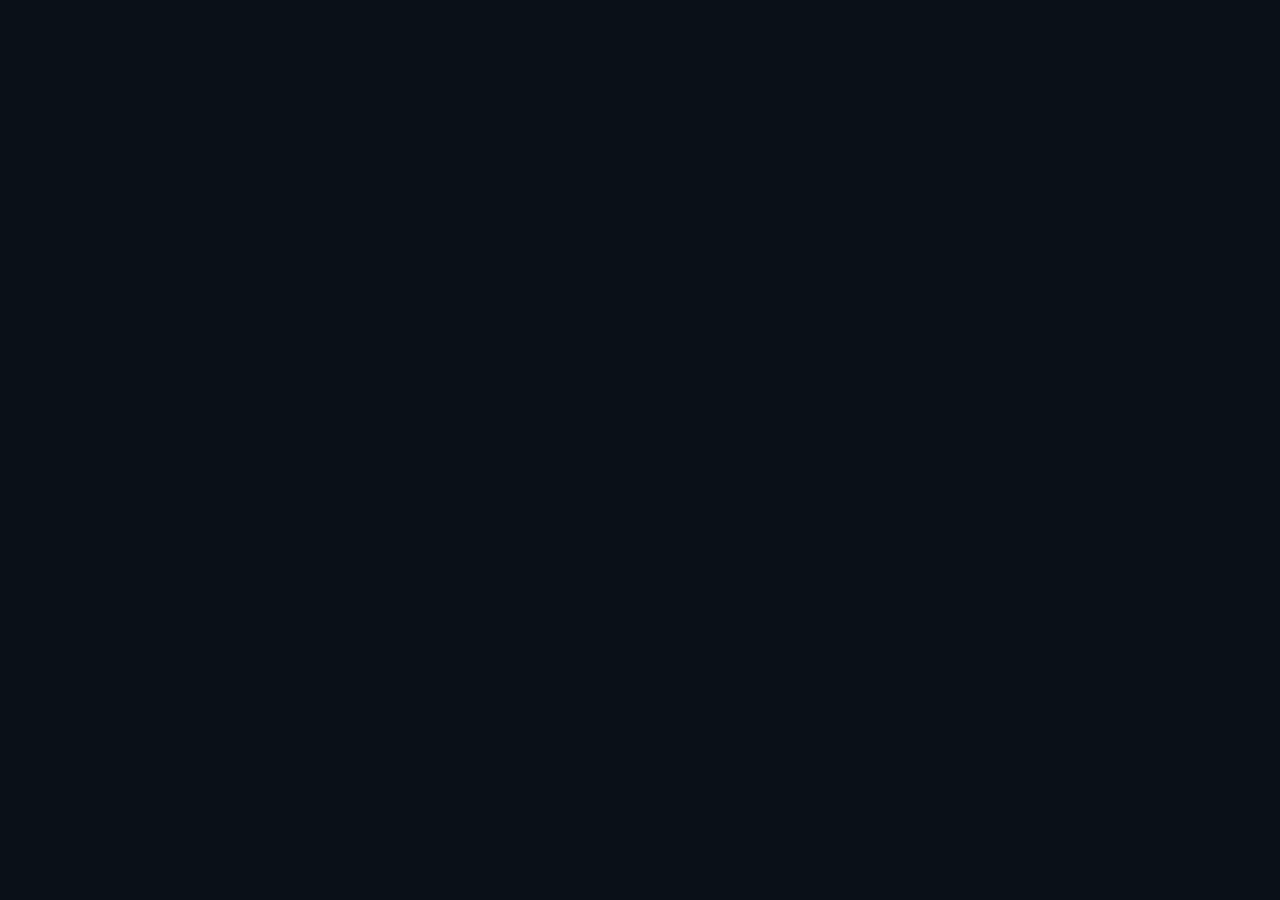
==== commit 6bebae9a: "Add files via upload" ====
--- a/index.html
+++ b/index.html
@@ -1,638 +1,235 @@
-﻿<!DOCTYPE html><html lang="en-US" prefix="og: https://ogp.me/ns#"><head>
-<link rel="icon" data-savepage-href="http://localhost/Adrien/wp-content/uploads/2025/09/Sans-titre-1aeepl-copie.jpg" href="[data-uri]">
-	<meta charset="UTF-8">
-			<style>img:is([sizes="auto" i], [sizes^="auto," i]) { contain-intrinsic-size: 3000px 1500px }</style>
-	
-<!-- Search Engine Optimization by Rank Math - https://rankmath.com/ -->
-<title>Accueil - Tsiory</title>
-<meta name="description" content="Sur mon portfolio vous pouvez cliquez le &quot;Bouton&quot; pour commencer.">
-<meta name="robots" content="index, follow, max-snippet:-1, max-video-preview:-1, max-image-preview:large">
-<link rel="canonical" data-savepage-href="http://localhost/Adrien" href="">
-<meta property="og:locale" content="en_US">
-<meta property="og:type" content="website">
-<meta property="og:title" content="Accueil - Tsiory">
-<meta property="og:description" content="Sur mon portfolio vous pouvez cliquez le &quot;Bouton&quot; pour commencer.">
-<meta property="og:url" content="http://localhost/Adrien">
-<meta property="og:updated_time" content="2025-10-15T07:31:42+00:00">
-<meta property="article:published_time" content="2025-10-10T09:23:49+00:00">
-<meta property="article:modified_time" content="2025-10-15T07:31:42+00:00">
-<meta name="twitter:card" content="summary_large_image">
-<meta name="twitter:title" content="Accueil - Tsiory">
-<meta name="twitter:description" content="Sur mon portfolio vous pouvez cliquez le &quot;Bouton&quot; pour commencer.">
-<meta name="twitter:label1" content="Written by">
-<meta name="twitter:data1" content="Rakotoarisoa">
-<meta name="twitter:label2" content="Time to read">
-<meta name="twitter:data2" content="Less than a minute">
-<script data-savepage-type="application/ld+json" type="text/plain" class="rank-math-schema"></script>
-<!-- /Rank Math WordPress SEO plugin -->
-
-<link rel="alternate" type="application/rss+xml" title="Tsiory » Feed" data-savepage-href="http://localhost/Adrien/?feed=rss2" href="">
-<link rel="alternate" type="application/rss+xml" title="Tsiory » Comments Feed" data-savepage-href="http://localhost/Adrien/?feed=comments-rss2" href="">
-<script data-savepage-type="" type="text/plain"></script>
-<style data-savepage-href="http://localhost/Adrien/wp-content/plugins/formidable/css/formidableforms.css?ver=9221053" media="all">/* WARNING: Any changes made to this file will be lost when your Formidable settings are updated */
-.with_frm_style{--form-width:100%;--form-align:left;--direction:ltr;--fieldset:0px;--fieldset-color:#000000;--fieldset-padding:0px 0px 15px 0px;--fieldset-bg-color:transparent;--title-size:40px;--title-color:#444444;--title-margin-top:10px;--title-margin-bottom:60px;--form-desc-size:14px;--form-desc-color:#98A2B3;--form-desc-margin-top:10px;--form-desc-margin-bottom:25px;--form-desc-padding:0px;--font-size:15px;--label-color:#344054;--weight:normal;--position:none;--align:left;--width:150px;--required-color:#F04438;--required-weight:bold;--label-padding:0px 0px 5px 0px;--description-font-size:12px;--description-color:#667085;--description-weight:normal;--description-style:normal;--description-align:left;--description-margin:0px;--field-font-size:14px;--field-height:36px;--line-height:36px;--field-width:100%;--auto-width:100%;--field-pad:8px 12px;--field-margin:20px;--field-weight:normal;--text-color:#1D2939;--border-color:#D0D5DD;--field-border-width:1px;--field-border-style:solid;--bg-color:#ffffff;--bg-color-active:#ffffff;--border-color-active:#4199FD;--text-color-error:#444444;--bg-color-error:#ffffff;--border-color-error:#F04438;--border-width-error:1px;--border-style-error:solid;--bg-color-disabled:#F9FAFB;--border-color-disabled:#D0D5DD;--text-color-disabled:#667085;--radio-align:block;--check-align:block;--check-font-size:14px;--check-label-color:#1D2939;--check-weight:normal;--section-font-size:18px;--section-color:#344054;--section-weight:bold;--section-pad:32px 0px 3px 0px;--section-mar-top:30px;--section-mar-bottom:30px;--section-bg-color:transparent;--section-border-color:#EAECF0;--section-border-width:1px;--section-border-style:solid;--section-border-loc:-top;--collapse-pos:after;--repeat-icon-color:#ffffff;--submit-font-size:14px;--submit-width:auto;--submit-height:auto;--submit-bg-color:#4199FD;--submit-border-color:#4199FD;--submit-border-width:1px;--submit-text-color:#ffffff;--submit-weight:normal;--submit-border-radius:8px;--submit-margin:10px;--submit-padding:8px 16px;--submit-shadow-color:#eeeeee;--submit-hover-bg-color:#3680D3;--submit-hover-color:#ffffff;--submit-hover-border-color:#3680D3;--submit-active-bg-color:#3680D3;--submit-active-color:#ffffff;--submit-active-border-color:#3680D3;--border-radius:8px;--error-bg:#FEE4E2;--error-border:#F5B8AA;--error-text:#F04438;--error-font-size:14px;--success-bg-color:#DFF0D8;--success-border-color:#D6E9C6;--success-text-color:#468847;--success-font-size:14px;--progress-bg-color:#EAECF0;--progress-color:#1D2939;--progress-active-bg-color:#4199FD;--progress-active-color:#ffffff;--progress-border-color:#EAECF0;--progress-border-size:1px;--progress-size:30px;--base-font-size:15px;--box-shadow:0 1px 2px 0 rgba(18, 18, 23, 0.05);}.frm_hidden,.frm_add_form_row.frm_hidden,.frm_remove_form_row.frm_hidden,.with_frm_style .frm_button.frm_hidden{display:none;}.with_frm_style,.with_frm_style form,.with_frm_style .frm-show-form div.frm_description p{text-align: var(--form-align);}input:-webkit-autofill {-webkit-box-shadow: 0 0 0 30px white inset;}.with_frm_style .frm-show-form div.frm_description p{font-size: var(--form-desc-size);color: var(--form-desc-color);margin-top: var(--form-desc-margin-top);margin-bottom: var(--form-desc-margin-bottom);padding: var(--form-desc-padding);}.with_frm_style fieldset{min-width:0;display: block; }.with_frm_style fieldset fieldset{border:none;margin:0;padding:0;background-color:transparent;}.with_frm_style .frm_form_fields > fieldset{border-width: var(--fieldset);border-style:solid;border-color: var(--fieldset-color);margin:0;padding: var(--fieldset-padding);background-color: var(--fieldset-bg-color);}legend.frm_hidden{display:none !important;}.with_frm_style .frm_form_fields{opacity:1;transition: opacity 0.1s linear;}.with_frm_style .frm_doing_ajax{opacity:.5;}.frm_transparent{color:transparent;}.with_frm_style legend + h3,.with_frm_style h3.frm_form_title{font-size: var(--title-size);color: var(--title-color);margin-top: var(--title-margin-top);margin-bottom: var(--title-margin-bottom);}.with_frm_style .frm_form_field.frm_html_container,.with_frm_style .frm_form_field .frm_show_it{color: var(--form-desc-color);}.with_frm_style .frm_form_field.frm_html_container{font-size: var(--form-desc-size);}.with_frm_style .frm_form_field .frm_show_it{font-size: var(--field-font-size);font-weight: var(--field-weight);}.with_frm_style .frm_required {color: var(--required-color);font-weight: var(--required-weight);}.with_frm_style input[type=text],.with_frm_style input[type=password],.with_frm_style input[type=email],.with_frm_style input[type=number],.with_frm_style input[type=url],.with_frm_style input[type=tel],.with_frm_style input[type=search],.with_frm_style select,.with_frm_style textarea,.with_frm_style .frm-card-element.StripeElement {font-family:var(--font);font-size: var(--field-font-size);margin-bottom:0;}.with_frm_style textarea{vertical-align:top;height:auto;}.with_frm_style input[type=text],.with_frm_style input[type=password],.with_frm_style input[type=email],.with_frm_style input[type=number],.with_frm_style input[type=url],.with_frm_style input[type=tel],.with_frm_style input[type=phone],.with_frm_style input[type=search],.with_frm_style select,.with_frm_style textarea,.frm_form_fields_style,.with_frm_style .frm_scroll_box .frm_opt_container,.frm_form_fields_active_style,.frm_form_fields_error_style,.with_frm_style .frm-card-element.StripeElement,.with_frm_style .frm_slimselect.ss-main {color: var(--text-color);background-color: var(--bg-color);border-color: var(--border-color);border-width: var(--field-border-width);border-style: var(--field-border-style);border-radius: var(--border-radius);width: var(--field-width);max-width: 100%;font-size: var(--field-font-size);padding: var(--field-pad);box-sizing: border-box;outline: none;font-weight: var(--field-weight);}.with_frm_style select option {color: var(--text-color);}.with_frm_style select option.frm-select-placeholder {color: var(--text-color-disabled);}.with_frm_style input[type=radio],.with_frm_style input[type=checkbox]{border-color: var(--border-color);box-shadow: var(--box-shadow);float: none;}.with_frm_style input[type=radio]:after,.with_frm_style input[type=checkbox]:after {display: none; }.with_frm_style input[type=radio]:not(:checked):focus,.with_frm_style input[type=checkbox]:not(:checked):focus {border-color: var(--border-color) !important;}.with_frm_style input[type=radio]:focus,.with_frm_style input[type=checkbox]:focus {box-shadow:0px 0px 0px 3px rgba(65,153,253, 0.4) !important;}.with_frm_style input[type=text],.with_frm_style input[type=password],.with_frm_style input[type=email],.with_frm_style input[type=number],.with_frm_style input[type=url],.with_frm_style input[type=tel],.with_frm_style input[type=file],.with_frm_style input[type=search],.with_frm_style select,.with_frm_style .frm-card-element.StripeElement{min-height: var(--field-height);line-height:1.3;}.with_frm_style select[multiple=multiple]{height:auto;}.input[type=file].frm_transparent:focus,.with_frm_style input[type=file]{background-color:transparent;border:none;outline:none;box-shadow:none;}.with_frm_style input[type=file]{color: var(--text-color);padding: 0px;font-size: var(--field-font-size);display: initial;}.with_frm_style input[type=file].frm_transparent{color:transparent;}.with_frm_style .wp-editor-wrap{width: var(--field-width);max-width:100%;}.with_frm_style .wp-editor-container textarea{border:none;box-shadow:none !important;}.with_frm_style .mceIframeContainer{background-color: var(--bg-color);}.with_frm_style select{width: var(--auto-width);max-width:100%;background-position-y: calc(50% + 3px);}.with_frm_style input[disabled],.with_frm_style select[disabled],.with_frm_style textarea[disabled],.with_frm_style input[readonly],.with_frm_style select[readonly],.with_frm_style textarea[readonly] {background-color: var(--bg-color-disabled);color: var(--text-color-disabled);border-color: var(--border-color-disabled);}.frm_preview_page:before{content:normal !important;}.frm_preview_page{padding:25px;}.with_frm_style .frm_primary_label{max-width:100%;font-size: var(--font-size);color: var(--label-color);font-weight: var(--weight);text-align: var(--align);padding: var(--label-padding);margin:0;width:auto;display:block;}.with_frm_style .frm_top_container .frm_primary_label,.with_frm_style .frm_hidden_container .frm_primary_label,.with_frm_style .frm_pos_top{display:block;float:none;width:auto;}.with_frm_style .frm_inline_container .frm_primary_label{margin-right:10px;}.with_frm_style .frm_right_container .frm_primary_label,.with_frm_style .frm_pos_right{display:inline;float:right;margin-left:10px;}.with_frm_style .frm_pos_center {text-align: center;}.with_frm_style .frm_none_container .frm_primary_label,.with_frm_style .frm_pos_none,.frm_pos_none,.frm_none_container .frm_primary_label{display:none;}.with_frm_style .frm_section_heading.frm_hide_section{margin-top:0 !important;}.with_frm_style .frm_hidden_container .frm_primary_label,.with_frm_style .frm_pos_hidden,.frm_hidden_container .frm_primary_label{visibility:hidden;white-space:nowrap;}.frm_visible{opacity:1;}.with_frm_style .frm_inside_container {position: relative;padding-top: 18px;padding-top: calc(0.5 * var(--field-height));}.with_frm_style .frm_inside_container > input,.with_frm_style .frm_inside_container > select,.with_frm_style .frm_inside_container > textarea {display: block;}.with_frm_style input::placeholder,.with_frm_style textarea::placeholder {font-size: var(--field-font-size);}.with_frm_style .frm_inside_container > input::-moz-placeholder,.with_frm_style .frm_inside_container > textarea::-moz-placeholder {opacity: 0 !important;transition: opacity 0.3s ease-in;}.with_frm_style .frm_inside_container > input:-ms-input-placeholder,.with_frm_style .frm_inside_container > textarea:-ms-input-placeholder {opacity: 0;transition: opacity 0.3s ease-in;}.with_frm_style .frm_inside_container > input::placeholder,.with_frm_style .frm_inside_container > textarea::placeholder {opacity: 0;transition: opacity 0.3s ease-in;}.with_frm_style .frm_inside_container > label {transition: all 0.3s ease-in;position: absolute;top: 19px;top: calc(1px + .5 * var(--field-height));left: 3px;width: 100%;line-height: 1.3;text-overflow: ellipsis;overflow: hidden;white-space: nowrap;padding: 8px 12px;padding: var(--field-pad);font-size: 14px;font-size: var(--field-font-size);font-weight: normal;font-weight: var(--field-weight);pointer-events: none;}.with_frm_style.frm_style_lines-no-boxes .frm_inside_container > label {line-height: 1;}.with_frm_style .frm_inside_container.frm_label_float_top > label {top: 0;left: 0;padding: 0;font-size: 12px;font-size: calc(0.85 * var(--field-font-size));}.with_frm_style .frm_inside_container.frm_label_float_top > input::-moz-placeholder,.with_frm_style .frm_inside_container.frm_label_float_top > textarea::-moz-placeholder {opacity: 1 !important;transition: opacity 0.3s ease-in;}.with_frm_style .frm_inside_container.frm_label_float_top > input:-ms-input-placeholder,.with_frm_style .frm_inside_container.frm_label_float_top > textarea:-ms-input-placeholder {opacity: 1;transition: opacity 0.3s ease-in;}.with_frm_style .frm_inside_container.frm_label_float_top > input::placeholder,.with_frm_style .frm_inside_container.frm_label_float_top > textarea::placeholder {opacity: 1;transition: opacity 0.3s ease-in;}.with_frm_style .frm_description,.with_frm_style .frm_pro_max_limit_desc{clear:both;}.with_frm_style input[type=number][readonly]{-moz-appearance: textfield;}.with_frm_style select[multiple="multiple"]{height:auto;line-height:normal;}.with_frm_style .frm_catlevel_2,.with_frm_style .frm_catlevel_3,.with_frm_style .frm_catlevel_4,.with_frm_style .frm_catlevel_5{margin-left:18px;}.with_frm_style .wp-editor-container{border:1px solid #e5e5e5;}.with_frm_style .quicktags-toolbar input{font-size:12px !important;}.with_frm_style .wp-editor-container textarea{border:none;}.with_frm_style .auto_width #loginform input,.with_frm_style .auto_width input,.with_frm_style input.auto_width,.with_frm_style select.auto_width,.with_frm_style textarea.auto_width{width:auto;}.with_frm_style .frm_repeat_buttons{white-space:nowrap;}.with_frm_style .frm_button{text-decoration:none !important;;border:1px solid #eee;display:inline-block;padding: var(--submit-padding);border-radius:8px;border-radius:var(--border-radius);font-size: var(--submit-font-size);font-weight: var(--submit-weight);color: var(--submit-text-color);background: var(--submit-bg-color);border-width: var(--submit-border-width);border-color: var(--submit-border-color);height: var(--submit-height);}.with_frm_style .frm_button.frm_inverse{color:var(--submit-bg-color);background:var(--submit-text-color);}.with_frm_style .frm_submit{clear:both;}.frm_inline_form .frm_form_field,.frm_inline_form .frm_submit{grid-column: span 1 / span 1;}.frm_inline_form .frm_submit{margin:0;}.frm_submit.frm_inline_submit input[type=submit],.frm_submit.frm_inline_submit button,.frm_inline_form .frm_submit input[type=submit],.frm_inline_form .frm_submit button{margin-top:0;}.with_frm_style.frm_center_submit .frm_submit{text-align:center;}.with_frm_style.frm_center_submit .frm_flex.frm_submit {justify-content: center;}.with_frm_style .frm_inline_success .frm_submit{display: flex;flex-direction: row;align-items: center;margin: 0;}.with_frm_style .frm_inline_success .frm_submit .frm_message{flex: 1;margin: 0;padding-left: 10px;}.with_frm_style .frm_inline_success.frm_alignright_success .frm_submit .frm_message{text-align: right;}.with_frm_style.frm_center_submit .frm_submit input[type=submit],.with_frm_style.frm_center_submit .frm_submit input[type=button],.with_frm_style.frm_center_submit .frm_submit button{margin-bottom:8px !important;}.with_frm_style .frm-edit-page-btn,.with_frm_style .frm_submit input[type=submit],.with_frm_style .frm_submit input[type=button],.with_frm_style .frm_submit button{-webkit-appearance: none;cursor: pointer;}.with_frm_style.frm_center_submit .frm_submit .frm_ajax_loading{display: block;margin: 0 auto;}.with_frm_style .frm_loading_prev .frm_ajax_loading,.with_frm_style .frm_loading_form .frm_ajax_loading{visibility:visible !important;}.with_frm_style .frm_loading_prev .frm_prev_page,.with_frm_style .frm_loading_form .frm_button_submit {position: relative;color: transparent !important;text-shadow: none !important;}.with_frm_style .frm_loading_prev .frm_prev_page:hover,.with_frm_style .frm_loading_prev .frm_prev_page:active,.with_frm_style .frm_loading_prev .frm_prev_page:focus,.with_frm_style .frm_loading_form .frm_button_submit:hover,.with_frm_style .frm_loading_form .frm_button_submit:active,.with_frm_style .frm_loading_form .frm_button_submit:focus {cursor: not-allowed;color: transparent;outline: none !important;box-shadow: none;}.with_frm_style .frm_loading_prev .frm_prev_page::before,.with_frm_style .frm_loading_form .frm_button_submit:before {content: '';display: inline-block;position: absolute;background: transparent;border: 1px solid #fff;border-top-color: transparent;border-left-color: transparent;border-radius: 50%;box-sizing: border-box;top: 50%;left: 50%;margin-top: -6px;margin-left: -6px;width: 12px;height: 12px;animation: spin 2s linear infinite;}.with_frm_style .frm_submit.frm_flex {align-items: center;gap: 2%;}.with_frm_style .frm_submit.frm_flex button.frm_button_submit ~ .frm_prev_page {order: -1;}.frm_style_formidable-style.with_frm_style{}.frm_forms.frm_style_formidable-style.with_frm_style{max-width:100%;direction:ltr;}.frm_style_formidable-style.with_frm_style .form-field{margin-bottom:20px;}.frm_style_formidable-style.with_frm_style .form-field.frm_section_heading{margin-bottom:0;}.frm_style_formidable-style.with_frm_style p.description,.frm_style_formidable-style.with_frm_style div.description,.frm_style_formidable-style.with_frm_style div.frm_description,.frm_style_formidable-style.with_frm_style .frm-show-form > div.frm_description,.frm_style_formidable-style.with_frm_style .frm_error,.frm_style_formidable-style.with_frm_style .frm_pro_max_limit_desc{margin:0px;padding:0;font-size:12px;color:#667085;font-weight:normal;text-align:left;font-style:normal;max-width:100%;}.frm_style_formidable-style.with_frm_style .frm_form_field.frm_left_container{grid-template-columns: 150px auto;}.frm_style_formidable-style.with_frm_style .frm_form_field.frm_right_container{grid-template-columns: auto 150px;}.frm_form_field.frm_right_container{grid-template-columns: auto 25%;}.frm_style_formidable-style.with_frm_style .frm_inline_container.frm_dynamic_select_container .frm_data_container,.frm_style_formidable-style.with_frm_style .frm_inline_container.frm_dynamic_select_container .frm_opt_container{display:inline;}.frm_style_formidable-style.with_frm_style .frm_pos_right{display:inline;width:150px;}.frm_style_formidable-style.with_frm_style .frm_none_container .frm_primary_label,.frm_style_formidable-style.with_frm_style .frm_pos_none{display:none;}.frm_style_formidable-style.with_frm_style input::placeholder,.frm_style_formidable-style.with_frm_style textarea::placeholder{color: #667085;}.frm_style_formidable-style.with_frm_style .frm_default,.frm_style_formidable-style.with_frm_style input.frm_default,.frm_style_formidable-style.with_frm_style textarea.frm_default,.frm_style_formidable-style.with_frm_style select.frm_default,.frm_style_formidable-style.with_frm_style .placeholder {color: #667085;}.frm_style_formidable-style.with_frm_style .form-field input:not([type=file]):not([type=range]):not([readonly]):focus,.frm_style_formidable-style.with_frm_style select:focus,.frm_style_formidable-style.with_frm_style .form-field textarea:focus,.frm_style_formidable-style.with_frm_style .frm_focus_field input[type=text],.frm_style_formidable-style.with_frm_style .frm_focus_field input[type=password],.frm_style_formidable-style.with_frm_style .frm_focus_field input[type=email],.frm_style_formidable-style.with_frm_style .frm_focus_field input[type=number],.frm_style_formidable-style.with_frm_style .frm_focus_field input[type=url],.frm_style_formidable-style.with_frm_style .frm_focus_field input[type=tel],.frm_style_formidable-style.with_frm_style .frm_focus_field input[type=search],.frm_form_fields_active_style,.frm_style_formidable-style.with_frm_style .frm_focus_field .frm-card-element.StripeElement {background-color:#ffffff;border-color:#4199FD;color: var(--text-color);box-shadow:0px 0px 5px 0px rgba(65,153,253, 0.6);}.frm_style_formidable-style.with_frm_style .frm_compact .frm_dropzone.dz-clickable .dz-message,.frm_style_formidable-style.with_frm_style input[type=submit],.frm_style_formidable-style.with_frm_style .frm_submit input[type=button],.frm_style_formidable-style.with_frm_style .frm_submit button,.frm_form_submit_style,.frm_style_formidable-style.with_frm_style .frm-edit-page-btn {width:auto;font-size:14px;height:auto;line-height:normal;text-align:center;background:#4199FD;border-width:1px;border-color: #4199FD;border-style:solid;color:#ffffff;cursor:pointer;font-weight:normal;border-radius:8px;text-shadow:none;padding:8px 16px;box-sizing:border-box;box-shadow:0 1px 1px #eeeeee;margin:10px;margin-left:0;margin-right:0;vertical-align:middle;}.frm_style_formidable-style.with_frm_style .frm_compact .frm_dropzone.dz-clickable .dz-message{margin:0;}.frm_style_formidable-style.with_frm_style .frm-edit-page-btn:hover,.frm_style_formidable-style.with_frm_style input[type=submit]:hover,.frm_style_formidable-style.with_frm_style .frm_submit input[type=button]:hover,.frm_style_formidable-style.with_frm_style .frm_submit button:hover{background: #3680D3;border-color: #3680D3;color: #ffffff;}.frm_style_formidable-style.with_frm_style.frm_center_submit .frm_submit .frm_ajax_loading{margin-bottom:10px;}.frm_style_formidable-style.with_frm_style .frm-edit-page-btn:focus,.frm_style_formidable-style.with_frm_style input[type=submit]:focus,.frm_style_formidable-style.with_frm_style .frm_submit input[type=button]:focus,.frm_style_formidable-style.with_frm_style .frm_submit button:focus,.frm_style_formidable-style.with_frm_style input[type=submit]:active,.frm_style_formidable-style.with_frm_style .frm_submit input[type=button]:active,.frm_style_formidable-style.with_frm_style .frm_submit button:active{background: #3680D3;border-color: #3680D3;color: #ffffff;outline: none;}.frm_style_formidable-style.with_frm_style .frm_loading_prev .frm_prev_page,.frm_style_formidable-style.with_frm_style .frm_loading_prev .frm_prev_page:hover,.frm_style_formidable-style.with_frm_style .frm_loading_prev .frm_prev_page:active,.frm_style_formidable-style.with_frm_style .frm_loading_prev .frm_prev_page:focus,.frm_style_formidable-style.with_frm_style .frm_loading_form .frm_button_submit,.frm_style_formidable-style.with_frm_style .frm_loading_form .frm_button_submit:hover,.frm_style_formidable-style.with_frm_style .frm_loading_form .frm_button_submit:active,.frm_style_formidable-style.with_frm_style .frm_loading_form .frm_button_submit:focus{color: transparent ;background: #4199FD;border-color: #4199FD;}.frm_style_formidable-style.with_frm_style .frm_loading_prev .frm_prev_page:before,.frm_style_formidable-style.with_frm_style .frm_loading_form .frm_button_submit:before {border-bottom-color: #ffffff;border-right-color: #ffffff;}.frm_style_formidable-style.with_frm_style.frm_inline_top .frm_submit::before,.frm_style_formidable-style.with_frm_style .frm_submit.frm_inline_submit::before {content:"before";font-size:15px;color:#344054;font-weight:normal;margin:0;padding:0px 0px 5px 0px;width:auto;display:block;visibility:hidden;}.frm_style_formidable-style.with_frm_style.frm_inline_form .frm_submit input,.frm_style_formidable-style.with_frm_style.frm_inline_form .frm_submit button,.frm_style_formidable-style.with_frm_style .frm_submit.frm_inline_submit input,.frm_style_formidable-style.with_frm_style .frm_submit.frm_inline_submit button {margin: 0 !important;}.frm_style_formidable-style.with_frm_style #frm_field_cptch_number_container{font-size:15px;color:#344054;font-weight:normal;clear:both;}.frm_style_formidable-style.with_frm_style .frm_blank_field input[type=text],.frm_style_formidable-style.with_frm_style .frm_blank_field input[type=password],.frm_style_formidable-style.with_frm_style .frm_blank_field input[type=url],.frm_style_formidable-style.with_frm_style .frm_blank_field input[type=tel],.frm_style_formidable-style.with_frm_style .frm_blank_field input[type=number],.frm_style_formidable-style.with_frm_style .frm_blank_field input[type=email],.frm_style_formidable-style.with_frm_style .frm_blank_field input[type=checkbox],.frm_style_formidable-style.with_frm_style .frm_blank_field input[type=radio],.frm_style_formidable-style.with_frm_style .frm_blank_field textarea,.frm_style_formidable-style.with_frm_style .frm_blank_field .mce-edit-area iframe,.frm_style_formidable-style.with_frm_style .frm_blank_field select:not(.ui-datepicker-month):not(.ui-datepicker-year),.frm_form_fields_error_style,.frm_style_formidable-style.with_frm_style .frm_blank_field .frm-g-recaptcha iframe,.frm_style_formidable-style.with_frm_style .frm_blank_field .g-recaptcha iframe,.frm_style_formidable-style.with_frm_style .frm_blank_field .frm-card-element.StripeElement,.frm_style_formidable-style.with_frm_style .frm_form_field :invalid {color:#444444;background-color:#ffffff;border-color:#F04438;border-width:var(--border-width-error) ;border-style:solid;}.frm_style_formidable-style.with_frm_style .frm_blank_field .sigWrapper{border-color:#F04438 !important;}.frm_style_formidable-style.with_frm_style .frm_error,.frm_style_formidable-style.with_frm_style .frm_limit_error{font-weight:normal;color:#444444;}.frm_style_formidable-style.with_frm_style .frm_error_style{background-color:#FEE4E2;border:1px solid #F5B8AA;border-radius:8px;color: #F04438;font-size:14px;margin:0;margin-bottom:20px;}.frm_style_formidable-style.with_frm_style #frm_loading .progress-striped .progress-bar{background-image:linear-gradient(45deg, #D0D5DD 25%, rgba(0, 0, 0, 0) 25%, rgba(0, 0, 0, 0) 50%, #D0D5DD 50%, #D0D5DD 75%, rgba(0, 0, 0, 0) 75%, rgba(0, 0, 0, 0));}.frm_style_formidable-style.with_frm_style #frm_loading .progress-bar{background-color:#ffffff;}.frm_style_formidable-style.with_frm_style .frm_form_field.frm_total_big input,.frm_style_formidable-style.with_frm_style .frm_form_field.frm_total_big textarea,.frm_style_formidable-style.with_frm_style .frm_form_field.frm_total input,.frm_style_formidable-style.with_frm_style .frm_form_field.frm_total textarea{color: #1D2939;background-color:transparent;border:none;display:inline;width:auto;padding:0;}.frm_ajax_loading{visibility:hidden;width:auto;}.frm_form_submit_style{height:auto;}a.frm_save_draft{cursor:pointer;}.with_frm_style a.frm_save_draft,.with_frm_style a.frm_start_over{font-size: var(--submit-font-size);font-weight: var(--submit-weight);}.horizontal_radio .frm_radio{margin:0 5px 0 0;}.horizontal_radio .frm_checkbox{margin:0;margin-right:12px;}.vertical_radio .frm_checkbox,.vertical_radio .frm_radio,.vertical_radio .frm_catlevel_1{display:block;}.horizontal_radio .frm_checkbox,.horizontal_radio .frm_radio,.horizontal_radio .frm_catlevel_1{display:inline-block;padding-left: 0;}.with_frm_style .frm_radio{display: var(--radio-align);}.with_frm_style .frm_checkbox{display: var(--check-align);}.with_frm_style .vertical_radio .frm_checkbox,.with_frm_style .vertical_radio .frm_radio,.vertical_radio .frm_catlevel_1{display:block;margin-bottom: 10px;}.with_frm_style .horizontal_radio .frm_checkbox,.with_frm_style .horizontal_radio .frm_radio,.horizontal_radio .frm_catlevel_1{display:inline-block;}.with_frm_style .frm_checkbox label,.with_frm_style .frm_radio label {display: inline-block;vertical-align: middle;white-space:normal;}.with_frm_style .frm_checkbox label input[type=checkbox],.with_frm_style .frm_radio label input[type=radio] {margin-right: 4px;}.with_frm_style .frm_checkbox label:not(.frm-label-disabled),.with_frm_style .frm_radio label:not(.frm-label-disabled) {cursor: pointer;}.with_frm_style .vertical_radio .frm_checkbox label,.with_frm_style .vertical_radio .frm_radio label{display: block;width: 100%;}.with_frm_style .frm_radio label,.with_frm_style .frm_checkbox label {font-size: var(--check-font-size);color: var(--check-label-color);font-weight: var(--check-weight);line-height: 1.3;}.with_frm_style .frm_radio input[type=radio],.with_frm_style .frm_checkbox input[type=checkbox] {font-size: var(--check-font-size);position: static;}.frm_file_container .frm_file_link,.with_frm_style .frm_radio label .frm_file_container,.with_frm_style .frm_checkbox label .frm_file_container{display:inline-block;margin:5px;vertical-align:middle;}.with_frm_style .frm_radio input[type=radio]{border-radius:50%;}.with_frm_style .frm_checkbox input[type=checkbox] {border-radius: calc(var(--border-radius) / 2) !important;}.with_frm_style .frm_radio input[type=radio],.with_frm_style .frm_checkbox input[type=checkbox]{appearance: none;background-color: var(--bg-color);flex: none;display:inline-block !important;width: 16px !important;min-width: 16px !important;height: 16px !important;color: var(--border-color);border: 1px solid currentColor;border-color: var(--border-color);vertical-align: middle;position: initial; padding: 0;margin: 0;}.frm_forms.with_frm_style .frm_fields_container .frm_radio input[type=radio]:not([disabled]):checked,.frm_forms.with_frm_style .frm_fields_container .frm_checkbox input[type=checkbox]:not([disabled]):checked {border-color: var(--border-color-active) !important;}.frm_forms.with_frm_style .frm_fields_container .frm_checkbox input[type=checkbox]:not([disabled]):checked {background-color: var(--border-color-active) !important;}.with_frm_style .frm_radio input[type=radio][disabled]:checked,.with_frm_style .frm_checkbox input[type=checkbox][disabled]:checked {border-color: var(--border-color) !important; }.with_frm_style .frm_checkbox input[type=checkbox][disabled]:checked {background-color: var(--border-color) !important;}.with_frm_style .frm_radio input[type=radio]:checked:before,.with_frm_style .frm_checkbox input[type=checkbox]:checked:before {position: static !important; content: '';display: block;}.frm_forms.with_frm_style .frm_checkbox input[type=checkbox]:before {width: 100% !important;height: 100% !important;background-image: url("data:image/svg+xml,%3Csvg width='12' height='9' viewBox='0 0 12 9' fill='none' xmlns='http://www.w3.org/2000/svg'%3E%3Cpath d='M10.6667 1.5L4.25001 7.91667L1.33334 5' stroke='white' stroke-width='2' stroke-linecap='round' stroke-linejoin='round'/%3E%3C/svg%3E%0A") !important;background-size: 9px !important;background-repeat: no-repeat !important;background-position: center !important;margin: 0;}.with_frm_style .frm_radio input[type=radio]:before {width: 8px;height: 8px;border-radius: 50%;background-color: var(--border-color-active);margin: 3px;}.with_frm_style .frm_radio input[type=radio][disabled]:before {background-color: var(--border-color);}.with_frm_style :invalid,.with_frm_style :-moz-ui-invalid{box-shadow:none;}.with_frm_style .frm_error_style img{padding-right:10px;vertical-align:middle;border:none;}.with_frm_style .frm_trigger{cursor:pointer;}.with_frm_style .frm_error_style,.with_frm_style .frm_message,.frm_success_style{border-radius:4px;padding:15px;}.with_frm_style .frm_message p {color: var(--success-text-color);margin-bottom: 0;}.with_frm_style .frm_message > p:first-of-type {margin-top: 0;}.with_frm_style .frm_message,.frm_success_style {margin: 5px 0 15px;border: 1px solid var(--success-border-color);background-color: var(--success-bg-color);color: var(--success-text-color);border-radius: var(--border-radius);font-size: var(--success-font-size);}.with_frm_style .frm_plain_success .frm_message {background-color: transparent;padding:0;border:none;font-size:inherit;color:inherit;}.with_frm_style .frm_plain_success .frm_message p {color:inherit;}.frm_form_fields_style,.frm_form_fields_active_style,.frm_form_fields_error_style,.frm_form_submit_style{width:auto;}.with_frm_style .frm_trigger span{float:left;}.with_frm_style table.frm-grid,#content .with_frm_style table.frm-grid{border-collapse:collapse;border:none;}.frm-grid td,.frm-grid th{padding:5px;border-width:1px;border-style:solid;border-color: var(--border-color);border-top:none;border-left:none;border-right:none;}.frm-alt-table {width:100%;border-collapse:separate;margin-top:0.5em;font-size:15px;border-width:1px;}.with_frm_style .frm-alt-table{border-color: var(--border-color);}.frm-alt-table th {width:200px;}.frm-alt-table tr {background-color:transparent;}.frm-alt-table th,.frm-alt-table td {background-color:transparent;vertical-align:top;text-align:left;padding:20px;border-color:transparent;}.frm-alt-table tr:nth-child(even) {background-color:#fdffff;}table.form_results.with_frm_style{border-style: solid;border-width: var(--field-border-width);border-color: var(--border-color);}table.form_results.with_frm_style tr td{text-align:left;padding:7px 9px;color: var(--text-color);border-top-style: solid;border-top-width: var(--field-border-width);border-top-color: var(--border-color);}table.form_results.with_frm_style tr.frm_even,.frm-grid .frm_even{background-color:#fff;background-color:var(--bg-color);}table.form_results.with_frm_style tr.frm_odd,.frm-grid .frm_odd {background-color: var(--bg-color);}.frm_color_block {background-color:#fdffff;padding: 40px;}.with_frm_style .frm-show-form .frm_color_block.frm_section_heading h3,.frm_color_block.frm_section_heading h3 {border-width: 0 !important;}.frm_collapse .ui-icon{display:inline-block;}.frm_toggle_container{border:1px solid transparent;}.frm_toggle_container ul{margin:5px 0;padding-left:0;list-style-type:none;}.frm_toggle_container .frm_month_heading{text-indent:15px;}.frm_toggle_container .frm_month_listing{margin-left:40px;}#frm_loading{display:none;position:fixed;top:0;left:0;width:100%;height:100%;z-index:99999;}#frm_loading h3{font-weight:500;padding-bottom:15px;color:#fff;font-size:24px;}#frm_loading_content{position:fixed;top:20%;left:33%;width:33%;text-align:center;padding-top:30px;font-weight:bold;z-index:9999999;}#frm_loading img{max-width:100%;}#frm_loading .progress{border-radius:4px;box-shadow:0 1px 2px rgba(0, 0, 0, 0.1) inset;height:20px;margin-bottom:20px;overflow:hidden;}#frm_loading .progress.active .progress-bar{animation:2s linear 0s normal none infinite progress-bar-stripes;}#frm_loading .progress-striped .progress-bar {background-image: linear-gradient(45deg, var(--border-color) 25%, rgba(0, 0, 0, 0) 25%, rgba(0, 0, 0, 0) 50%, var(--border-color) 50%, var(--border-color) 75%, rgba(0, 0, 0, 0) 75%, rgba(0, 0, 0, 0));background-size:40px 40px;}#frm_loading .progress-bar {background-color: var(--bg-color);box-shadow: 0 -1px 0 rgba(0, 0, 0, 0.15) inset;float: left;height: 100%;line-height: 20px;text-align: center;transition: width 0.6s ease 0s;width: 100%;}.frm_image_from_url{height:50px;}.frm-loading-img{background:/*savepage-url=http://localhost/Adrien/wp-content/plugins/formidable/images/ajax_loader.gif*/url() no-repeat center center;padding:6px 12px;}select.frm_loading_lookup{background-image: /*savepage-url=http://localhost/Adrien/wp-content/plugins/formidable/images/ajax_loader.gif*/ url() !important;background-position: 10px;background-repeat: no-repeat;color: transparent !important;}.frm_screen_reader {border: 0;clip-path: inset(50%);height: 1px;margin: -1px;overflow: hidden;padding: 0;position: absolute;width: 1px;word-wrap: normal !important; }.frm_screen_reader.frm_hidden{display:initial;}.frm_clear_none{clear:none;}.frm_clear{clear:both;}.frm_form_field.frm_alignright{float:right !important;}.with_frm_style .frm_form_field{clear:both;}.frm_combo_inputs_container,.frm_grid_container,.frm_form_fields .frm_section_heading,.frm_form_fields .frm_fields_container{display:grid;grid-template-columns: repeat(12, 1fr);grid-auto-rows: max-content;grid-gap: 0 2%;}.frm_combo_inputs_container > *,.frm_grid_container > *,.frm_section_heading > *,.frm_fields_container .frm_form_field,.frm_fields_container > *{grid-column: span 12 / span 12;}.frm_inline,.frm_form_field.frm_left_inline,.frm_form_field.frm_first_inline,.frm_form_field.frm_inline,.frm_submit.frm_inline,.frm_form_field.frm_right_inline,.frm_form_field.frm_last_inline{width:auto;grid-column: span 2 / span 2;}.frm6,.frm_half,.frm_form_field.frm_three_fifths, .frm_form_field.frm6,.frm_submit.frm6,.frm_form_field.frm_left_half,.frm_form_field.frm_right_half,.frm_form_field.frm_first_half,.frm_form_field.frm_last_half,.frm_form_field.frm_half,.frm_submit.frm_half{grid-column:span 6 / span 6;}.frm4,.frm_third,.frm_form_field.frm_two_fifths, .frm_form_field.frm4,.frm_submit.frm4,.frm_form_field.frm_left_third,.frm_form_field.frm_third,.frm_submit.frm_third,.frm_form_field.frm_right_third,.frm_form_field.frm_first_third,.frm_form_field.frm_last_third{grid-column:span 4 / span 4;}.frm8,.frm_two_thirds,.frm_form_field.frm8,.frm_submit.frm8,.frm_form_field.frm_left_two_thirds,.frm_form_field.frm_right_two_thirds,.frm_form_field.frm_first_two_thirds,.frm_form_field.frm_last_two_thirds,.frm_form_field.frm_two_thirds{grid-column: span 8/span 8;}.frm3,.frm_fourth,.frm_form_field.frm3,.frm_submit.frm3,.frm_form_field.frm_left_fourth,.frm_form_field.frm_fourth,.frm_submit.frm_fourth,.frm_form_field.frm_right_fourth,.frm_form_field.frm_first_fourth,.frm_form_field.frm_last_fourth{grid-column: span 3/span 3;}.frm9,.frm_three_fourths,.frm_form_field.frm_four_fifths, .frm_form_field.frm9,.frm_submit.frm9,.frm_form_field.frm_three_fourths{grid-column: span 9/span 9;}.frm_form_field.frm_left_fifth,.frm_form_field.frm_fifth,.frm_submit.frm_fifth,.frm_form_field.frm_right_fifth,.frm_form_field.frm_first_fifth,.frm_form_field.frm_last_fifth{grid-column: span 2/span 2;}.frm2,.frm_sixth,.frm_form_field.frm2,.frm_submit.frm2,.frm_form_field.frm_sixth,.frm_submit.frm_sixth,.frm_form_field.frm_first_sixth,.frm_form_field.frm_last_sixth{grid-column: span 2/span 2;}.frm10,.frm_form_field.frm10,.frm_submit.frm10{grid-column: span 10/span 10;}.frm1,.frm_form_field.frm1,.frm_submit.frm1,.frm_form_field.frm_seventh,.frm_submit.frm_seventh,.frm_form_field.frm_first_seventh,.frm_form_field.frm_last_seventh.frm_form_field.frm_eighth,.frm_submit.frm_eighth,.frm_form_field.frm_first_eighth,.frm_form_field.frm_last_eighth{grid-column: span 1/span 1;}.frm5,.frm_form_field.frm5,.frm_submit.frm5{grid-column: span 5/span 5;}.frm7,.frm_form_field.frm7,.frm_submit.frm7{grid-column: span 7/span 7;}.frm11,.frm_form_field.frm11,.frm_submit.frm11{grid-column: span 11/span 11;}.frm12,.frm_full,.frm_full .wp-editor-wrap,.frm_full > input:not([type='checkbox']):not([type='radio']):not([type='button']),.frm_full select,.frm_full textarea{width:100% !important;grid-column: span 12/span 12;box-sizing: border-box;}.frm_full .wp-editor-wrap input{width:auto !important;}.frm_first,.frm_form_field.frm_left_half,.frm_form_field.frm_left_third,.frm_form_field.frm_left_two_thirds,.frm_form_field.frm_left_fourth,.frm_form_field.frm_left_fifth,.frm_form_field.frm_left_inline,.frm_form_field.frm_first_half,.frm_form_field.frm_first_third,.frm_form_field.frm_first_two_thirds,.frm_form_field.frm_first_fourth,.frm_form_field.frm_first_fifth,.frm_form_field.frm_first_sixth,.frm_form_field.frm_first_seventh,.frm_form_field.frm_first_eighth,.frm_form_field.frm_first_inline,.frm_form_field.frm_first{grid-column-start:1;}.frm_last,.frm_form_field.frm_last,.frm_form_field.frm_alignright{grid-column-end:-1;justify-content: end;}.with_frm_style.frm_rtl .frm_form_fields .star-rating{float:right;}.with_frm_style.frm_rtl .frm_grid .frm_primary_label,.with_frm_style.frm_rtl .frm_grid_first .frm_primary_label,.with_frm_style.frm_rtl .frm_grid_odd .frm_primary_label,.with_frm_style.frm_rtl .frm_grid .frm_radio,.with_frm_style.frm_rtl .frm_grid_first .frm_radio,.with_frm_style.frm_rtl .frm_grid_odd .frm_radio,.with_frm_style.frm_rtl .frm_grid .frm_checkbox,.with_frm_style.frm_rtl .frm_grid_first .frm_checkbox,.with_frm_style.frm_rtl .frm_grid_odd .frm_checkbox{float:right !important;margin-right:0 !important;}.with_frm_style.frm_rtl .frm_grid_first .frm_radio label input,.with_frm_style.frm_rtl .frm_grid .frm_radio label input,.with_frm_style.frm_rtl .frm_grid_odd .frm_radio label input,.with_frm_style.frm_rtl .frm_grid_first .frm_checkbox label input,.with_frm_style.frm_rtl .frm_grid .frm_checkbox label input,.with_frm_style.frm_rtl .frm_grid_odd .frm_checkbox label input{float:left;}.with_frm_style.frm_rtl .frm_catlevel_2,.with_frm_style.frm_rtl .frm_catlevel_3,.with_frm_style.frm_rtl .frm_catlevel_4,.with_frm_style.frm_rtl .frm_catlevel_5{margin-right:18px;}.with_frm_style.frm_rtl div > .frm_time_select{margin-right:5px;}.frm_form_field.frm_inline_container,.frm_form_field.frm_right_container,.frm_form_field.frm_left_container{display: grid;grid-template-columns: 25% auto;width:100%;grid-auto-rows: min-content;}.frm_form_field.frm_right_container{grid-template-columns: auto 25%;}.frm_form_field.frm_inline_container{grid-template-columns: repeat(2, minmax(auto, max-content) );}.frm_form_field.frm_inline_container .frm_primary_label,.frm_form_field.frm_right_container .frm_primary_label,.frm_form_field.frm_left_container .frm_primary_label{margin-right:10px;grid-row:span 2/span 2;padding-top:4px;}.frm_form_field.frm_left_container .frm_primary_label{grid-column:1;grid-row:span 2/span 2; }.frm_form_field.frm_right_container .frm_primary_label{grid-column:2;grid-row:1;margin-right:0;margin-left:10px;}.frm_form_field.frm_inline_container .frm_description,.frm_form_field.frm_left_container .frm_description{grid-column:2;}.frm_form_field.frm_right_container .frm_description{grid-column:1;}.frm_conf_field.frm_left_container{grid-template-columns: 67%;}.frm_conf_field.frm_left_container .frm_description{grid-column:1;}.frm-fade-in {animation-name: fadeIn;animation-duration: 1s;animation-fill-mode: both;}@keyframes spin {0% { transform: rotate(0deg); }100% { transform: rotate(360deg); }}@keyframes fadeIn {   0% {opacity: 0;}   100% {opacity: 1;}}@media only screen and (max-width: 750px) {.frm_grid_container.frm_no_grid_750 > div{grid-column: span 12/span 12;}}@media only screen and (max-width: 600px) {.frm_section_heading > .frm_form_field,.frm_fields_container > .frm_submit,.frm_grid_container > .frm_form_field,.frm_fields_container > .frm_form_field{grid-column: 1 / span 12 !important;}.frm_grid_container.frm_no_grid_600,.frm_form_field.frm_inline_container,.frm_form_field.frm_right_container,.frm_form_field.frm_left_container{display:block;}}.frm_conf_field.frm_left_container .frm_primary_label{display:none;}.wp-editor-wrap *,.wp-editor-wrap *:after,.wp-editor-wrap *:before{box-sizing:content-box;}.with_frm_style .frm_grid,.with_frm_style .frm_grid_first,.with_frm_style .frm_grid_odd{clear:both;margin-bottom:0 !important;padding:5px;border-width:1px;border-style:solid;border-color: var(--border-color);border-left:none;border-right:none;}.with_frm_style .frm_grid,.with_frm_style .frm_grid_odd{border-top:none;}.frm_grid .frm_error,.frm_grid_first .frm_error,.frm_grid_odd .frm_error,.frm_grid .frm_limit_error,.frm_grid_first .frm_limit_error,.frm_grid_odd .frm_limit_error{display:none;}.frm_grid:after,.frm_grid_first:after,.frm_grid_odd:after{visibility:hidden;display:block;font-size:0;content:" ";clear:both;height:0;}.frm_grid_first{margin-top:20px;}.frm_grid_first,.frm_grid_odd {background-color: var(--bg-color);}.frm_grid {background-color: var(--bg-color-active);}.with_frm_style .frm_grid.frm_blank_field,.with_frm_style .frm_grid_first.frm_blank_field,.with_frm_style .frm_grid_odd.frm_blank_field{background-color:var(--error-bg);border-color: var(--error-border);}.frm_grid .frm_primary_label,.frm_grid_first .frm_primary_label,.frm_grid_odd .frm_primary_label,.frm_grid .frm_radio,.frm_grid_first .frm_radio,.frm_grid_odd .frm_radio,.frm_grid .frm_checkbox,.frm_grid_first .frm_checkbox,.frm_grid_odd .frm_checkbox{float:left !important;display:block;margin-top:0;margin-left:0 !important;}.frm_grid_first .frm_radio label,.frm_grid .frm_radio label,.frm_grid_odd .frm_radio label,.frm_grid_first .frm_checkbox label,.frm_grid .frm_checkbox label,.frm_grid_odd .frm_checkbox label{color:transparent;text-indent: -9999px;white-space:nowrap;text-align:left;}.frm_grid_first .frm_radio label input,.frm_grid .frm_radio label input,.frm_grid_odd .frm_radio label input,.frm_grid_first .frm_checkbox label input,.frm_grid .frm_checkbox label input,.frm_grid_odd .frm_checkbox label input{visibility:visible;margin:2px 0 0;float:right;}.frm_grid .frm_radio,.frm_grid_first .frm_radio,.frm_grid_odd .frm_radio,.frm_grid .frm_checkbox,.frm_grid_first .frm_checkbox,.frm_grid_odd .frm_checkbox{display:inline;}.frm_grid_2 .frm_radio,.frm_grid_2 .frm_checkbox,.frm_grid_2 .frm_primary_label{width:48% !important;}.frm_grid_2 .frm_radio,.frm_grid_2 .frm_checkbox{margin-right:4%;}.frm_grid_3 .frm_radio,.frm_grid_3 .frm_checkbox,.frm_grid_3 .frm_primary_label{width:30% !important;}.frm_grid_3 .frm_radio,.frm_grid_3 .frm_checkbox{margin-right:3%;}.frm_grid_4 .frm_radio,.frm_grid_4 .frm_checkbox{width:20% !important;}.frm_grid_4 .frm_primary_label{width:28% !important;}.frm_grid_4 .frm_radio,.frm_grid_4 .frm_checkbox{margin-right:4%;}.frm_grid_5 .frm_primary_label,.frm_grid_7 .frm_primary_label{width:24% !important;}.frm_grid_5 .frm_radio,.frm_grid_5 .frm_checkbox{width:17% !important;margin-right:2%;}.frm_grid_6 .frm_primary_label{width:25% !important;}.frm_grid_6 .frm_radio,.frm_grid_6 .frm_checkbox{width:14% !important;margin-right:1%;}.frm_grid_7 .frm_primary_label{width:22% !important;}.frm_grid_7 .frm_radio,.frm_grid_7 .frm_checkbox{width:12% !important;margin-right:1%;}.frm_grid_8 .frm_primary_label{width:23% !important;}.frm_grid_8 .frm_radio,.frm_grid_8 .frm_checkbox{width:10% !important;margin-right:1%;}.frm_grid_9 .frm_primary_label{width:20% !important;}.frm_grid_9 .frm_radio,.frm_grid_9 .frm_checkbox{width:9% !important;margin-right:1%;}.frm_grid_10 .frm_primary_label{width:19% !important;}.frm_grid_10 .frm_radio,.frm_grid_10 .frm_checkbox{width:8% !important;margin-right:1%;}.frm_form_field.frm_inline_container .frm_opt_container,.frm_form_field.frm_right_container .frm_opt_container,.frm_form_field.frm_left_container .frm_opt_container{padding-top:4px;}.with_frm_style .frm_left_container > select.auto_width,.with_frm_style .frm_right_container > select.auto_width {width: max-content;}.with_frm_style .frm_right_container > .frm_primary_label,.with_frm_style .frm_right_container > select.auto_width {margin-left: auto;}.with_frm_style .frm_inline_container.frm_grid_first .frm_primary_label,.with_frm_style .frm_inline_container.frm_grid .frm_primary_label,.with_frm_style .frm_inline_container.frm_grid_odd .frm_primary_label,.with_frm_style .frm_inline_container.frm_grid_first .frm_opt_container,.with_frm_style .frm_inline_container.frm_grid .frm_opt_container,.with_frm_style .frm_inline_container.frm_grid_odd .frm_opt_container{margin-right:0;}.frm_form_field.frm_two_col .frm_opt_container,.frm_form_field.frm_three_col .frm_opt_container,.frm_form_field.frm_four_col .frm_opt_container{display: grid;grid-template-columns: repeat(2, 1fr);grid-auto-rows: max-content;grid-gap: 0 2.5%;}.frm_form_field.frm_three_col .frm_opt_container{grid-template-columns: repeat(3, 1fr);}.frm_form_field.frm_four_col .frm_opt_container{grid-template-columns: repeat(4, 1fr);}.frm_form_field.frm_two_col .frm_radio,.frm_form_field.frm_two_col .frm_checkbox,.frm_form_field.frm_three_col .frm_radio,.frm_form_field.frm_three_col .frm_checkbox,.frm_form_field.frm_four_col .frm_radio,.frm_form_field.frm_four_col .frm_checkbox{grid-column-end: span 1;}.frm_form_field .frm_checkbox,.frm_form_field .frm_radio {margin-top: 0;margin-bottom: 0;}.frm_form_field.frm_scroll_box .frm_opt_container{height:100px;overflow:auto;}.frm_html_container.frm_scroll_box,.frm_form_field.frm_html_scroll_box {height: 100px;overflow: auto;background-color: var(--bg-color);border-color: var(--border-color);border-width: var(--field-border-width);border-style: var(--field-border-style);border-radius: var(--border-radius);width: var(--field-width);max-width: 100%;font-size: var(--field-font-size);padding: var(--field-pad);box-sizing: border-box;outline: none;font-weight: normal;box-shadow: var(--box-shadow);}.frm_form_field.frm_total_big input,.frm_form_field.frm_total_big textarea,.frm_form_field.frm_total input,.frm_form_field.frm_total textarea{opacity:1;background-color:transparent !important;border:none !important;font-weight:bold;width:auto !important;height:auto !important;box-shadow:none !important;display:inline;-moz-appearance:textfield;padding:0;}.frm_form_field.frm_total_big input::-webkit-outer-spin-button,.frm_form_field.frm_total_big input::-webkit-inner-spin-button,.frm_form_field.frm_total input::-webkit-outer-spin-button,.frm_form_field.frm_total input::-webkit-inner-spin-button {-webkit-appearance: none;}.frm_form_field.frm_total_big input:focus,.frm_form_field.frm_total_big textarea:focus,.frm_form_field.frm_total input:focus,.frm_form_field.frm_total textarea:focus{background-color:transparent;border:none;box-shadow:none;}.frm_form_field.frm_label_justify .frm_primary_label{text-align:justify !important;}.frm_form_field.frm_capitalize input,.frm_form_field.frm_capitalize select,.frm_form_field.frm_capitalize .frm_opt_container label{text-transform:capitalize;}.frm_clearfix:after{content:".";display:block;clear:both;visibility:hidden;line-height:0;height:0;}.frm_clearfix{display:block;}.with_frm_style .frm_combo_inputs_container > .frm_form_subfield-first,.with_frm_style .frm_combo_inputs_container > .frm_form_subfield-middle,.with_frm_style .frm_combo_inputs_container > .frm_form_subfield-last {margin-bottom: 0 !important;}@media only screen and (max-width: 900px) {.frm_form_field .frm_repeat_grid .frm_form_field.frm_sixth .frm_primary_label,.frm_form_field .frm_repeat_grid .frm_form_field.frm_seventh .frm_primary_label,.frm_form_field .frm_repeat_grid .frm_form_field.frm_eighth .frm_primary_label{display: block !important;}}@media only screen and (max-width: 600px) {.frm_form_field.frm_four_col .frm_opt_container{grid-template-columns: repeat(2, 1fr);}.with_frm_style .frm_repeat_inline,.with_frm_style .frm_repeat_grid{margin: 20px 0;}}@media only screen and (max-width: 500px) {.frm_form_field.frm_two_col .frm_radio,.frm_form_field.frm_two_col .frm_checkbox,.frm_form_field.frm_three_col .frm_radio,.frm_form_field.frm_three_col .frm_checkbox{width: auto;margin-right: 0;float: none;display:block;}.frm_form_field input[type=file] {max-width:220px;}.with_frm_style .frm-g-recaptcha > div > div,.with_frm_style .g-recaptcha > div > div{width:inherit !important;display:block;overflow:hidden;max-width:302px;border-right:1px solid #d3d3d3;border-radius:4px;box-shadow:2px 0px 4px -1px rgba(0,0,0,.08);}.with_frm_style .g-recaptcha iframe,.with_frm_style .frm-g-recaptcha iframe{width:100%;}}.frm-card-element .sq-card-wrapper .sq-card-message {margin-bottom: 0;}.frm-card-errors:empty {margin: 0;}</style>
-<style id="wp-emoji-styles-inline-css">
-
-	img.wp-smiley, img.emoji {
-		display: inline !important;
-		border: none !important;
-		box-shadow: none !important;
-		height: 1em !important;
-		width: 1em !important;
-		margin: 0 0.07em !important;
-		vertical-align: -0.1em !important;
-		background: none !important;
-		padding: 0 !important;
-	}
-</style>
-<style id="global-styles-inline-css">
-:root{--wp--preset--aspect-ratio--square: 1;--wp--preset--aspect-ratio--4-3: 4/3;--wp--preset--aspect-ratio--3-4: 3/4;--wp--preset--aspect-ratio--3-2: 3/2;--wp--preset--aspect-ratio--2-3: 2/3;--wp--preset--aspect-ratio--16-9: 16/9;--wp--preset--aspect-ratio--9-16: 9/16;--wp--preset--color--black: #000000;--wp--preset--color--cyan-bluish-gray: #abb8c3;--wp--preset--color--white: #ffffff;--wp--preset--color--pale-pink: #f78da7;--wp--preset--color--vivid-red: #cf2e2e;--wp--preset--color--luminous-vivid-orange: #ff6900;--wp--preset--color--luminous-vivid-amber: #fcb900;--wp--preset--color--light-green-cyan: #7bdcb5;--wp--preset--color--vivid-green-cyan: #00d084;--wp--preset--color--pale-cyan-blue: #8ed1fc;--wp--preset--color--vivid-cyan-blue: #0693e3;--wp--preset--color--vivid-purple: #9b51e0;--wp--preset--gradient--vivid-cyan-blue-to-vivid-purple: linear-gradient(135deg,rgba(6,147,227,1) 0%,rgb(155,81,224) 100%);--wp--preset--gradient--light-green-cyan-to-vivid-green-cyan: linear-gradient(135deg,rgb(122,220,180) 0%,rgb(0,208,130) 100%);--wp--preset--gradient--luminous-vivid-amber-to-luminous-vivid-orange: linear-gradient(135deg,rgba(252,185,0,1) 0%,rgba(255,105,0,1) 100%);--wp--preset--gradient--luminous-vivid-orange-to-vivid-red: linear-gradient(135deg,rgba(255,105,0,1) 0%,rgb(207,46,46) 100%);--wp--preset--gradient--very-light-gray-to-cyan-bluish-gray: linear-gradient(135deg,rgb(238,238,238) 0%,rgb(169,184,195) 100%);--wp--preset--gradient--cool-to-warm-spectrum: linear-gradient(135deg,rgb(74,234,220) 0%,rgb(151,120,209) 20%,rgb(207,42,186) 40%,rgb(238,44,130) 60%,rgb(251,105,98) 80%,rgb(254,248,76) 100%);--wp--preset--gradient--blush-light-purple: linear-gradient(135deg,rgb(255,206,236) 0%,rgb(152,150,240) 100%);--wp--preset--gradient--blush-bordeaux: linear-gradient(135deg,rgb(254,205,165) 0%,rgb(254,45,45) 50%,rgb(107,0,62) 100%);--wp--preset--gradient--luminous-dusk: linear-gradient(135deg,rgb(255,203,112) 0%,rgb(199,81,192) 50%,rgb(65,88,208) 100%);--wp--preset--gradient--pale-ocean: linear-gradient(135deg,rgb(255,245,203) 0%,rgb(182,227,212) 50%,rgb(51,167,181) 100%);--wp--preset--gradient--electric-grass: linear-gradient(135deg,rgb(202,248,128) 0%,rgb(113,206,126) 100%);--wp--preset--gradient--midnight: linear-gradient(135deg,rgb(2,3,129) 0%,rgb(40,116,252) 100%);--wp--preset--font-size--small: 13px;--wp--preset--font-size--medium: 20px;--wp--preset--font-size--large: 36px;--wp--preset--font-size--x-large: 42px;--wp--preset--spacing--20: 0.44rem;--wp--preset--spacing--30: 0.67rem;--wp--preset--spacing--40: 1rem;--wp--preset--spacing--50: 1.5rem;--wp--preset--spacing--60: 2.25rem;--wp--preset--spacing--70: 3.38rem;--wp--preset--spacing--80: 5.06rem;--wp--preset--shadow--natural: 6px 6px 9px rgba(0, 0, 0, 0.2);--wp--preset--shadow--deep: 12px 12px 50px rgba(0, 0, 0, 0.4);--wp--preset--shadow--sharp: 6px 6px 0px rgba(0, 0, 0, 0.2);--wp--preset--shadow--outlined: 6px 6px 0px -3px rgba(255, 255, 255, 1), 6px 6px rgba(0, 0, 0, 1);--wp--preset--shadow--crisp: 6px 6px 0px rgba(0, 0, 0, 1);}:root { --wp--style--global--content-size: 800px;--wp--style--global--wide-size: 1200px; }:where(body) { margin: 0; }.wp-site-blocks > .alignleft { float: left; margin-right: 2em; }.wp-site-blocks > .alignright { float: right; margin-left: 2em; }.wp-site-blocks > .aligncenter { justify-content: center; margin-left: auto; margin-right: auto; }:where(.wp-site-blocks) > * { margin-block-start: 24px; margin-block-end: 0; }:where(.wp-site-blocks) > :first-child { margin-block-start: 0; }:where(.wp-site-blocks) > :last-child { margin-block-end: 0; }:root { --wp--style--block-gap: 24px; }:root :where(.is-layout-flow) > :first-child{margin-block-start: 0;}:root :where(.is-layout-flow) > :last-child{margin-block-end: 0;}:root :where(.is-layout-flow) > *{margin-block-start: 24px;margin-block-end: 0;}:root :where(.is-layout-constrained) > :first-child{margin-block-start: 0;}:root :where(.is-layout-constrained) > :last-child{margin-block-end: 0;}:root :where(.is-layout-constrained) > *{margin-block-start: 24px;margin-block-end: 0;}:root :where(.is-layout-flex){gap: 24px;}:root :where(.is-layout-grid){gap: 24px;}.is-layout-flow > .alignleft{float: left;margin-inline-start: 0;margin-inline-end: 2em;}.is-layout-flow > .alignright{float: right;margin-inline-start: 2em;margin-inline-end: 0;}.is-layout-flow > .aligncenter{margin-left: auto !important;margin-right: auto !important;}.is-layout-constrained > .alignleft{float: left;margin-inline-start: 0;margin-inline-end: 2em;}.is-layout-constrained > .alignright{float: right;margin-inline-start: 2em;margin-inline-end: 0;}.is-layout-constrained > .aligncenter{margin-left: auto !important;margin-right: auto !important;}.is-layout-constrained > :where(:not(.alignleft):not(.alignright):not(.alignfull)){max-width: var(--wp--style--global--content-size);margin-left: auto !important;margin-right: auto !important;}.is-layout-constrained > .alignwide{max-width: var(--wp--style--global--wide-size);}body .is-layout-flex{display: flex;}.is-layout-flex{flex-wrap: wrap;align-items: center;}.is-layout-flex > :is(*, div){margin: 0;}body .is-layout-grid{display: grid;}.is-layout-grid > :is(*, div){margin: 0;}body{padding-top: 0px;padding-right: 0px;padding-bottom: 0px;padding-left: 0px;}a:where(:not(.wp-element-button)){text-decoration: underline;}:root :where(.wp-element-button, .wp-block-button__link){background-color: #32373c;border-width: 0;color: #fff;font-family: inherit;font-size: inherit;line-height: inherit;padding: calc(0.667em + 2px) calc(1.333em + 2px);text-decoration: none;}.has-black-color{color: var(--wp--preset--color--black) !important;}.has-cyan-bluish-gray-color{color: var(--wp--preset--color--cyan-bluish-gray) !important;}.has-white-color{color: var(--wp--preset--color--white) !important;}.has-pale-pink-color{color: var(--wp--preset--color--pale-pink) !important;}.has-vivid-red-color{color: var(--wp--preset--color--vivid-red) !important;}.has-luminous-vivid-orange-color{color: var(--wp--preset--color--luminous-vivid-orange) !important;}.has-luminous-vivid-amber-color{color: var(--wp--preset--color--luminous-vivid-amber) !important;}.has-light-green-cyan-color{color: var(--wp--preset--color--light-green-cyan) !important;}.has-vivid-green-cyan-color{color: var(--wp--preset--color--vivid-green-cyan) !important;}.has-pale-cyan-blue-color{color: var(--wp--preset--color--pale-cyan-blue) !important;}.has-vivid-cyan-blue-color{color: var(--wp--preset--color--vivid-cyan-blue) !important;}.has-vivid-purple-color{color: var(--wp--preset--color--vivid-purple) !important;}.has-black-background-color{background-color: var(--wp--preset--color--black) !important;}.has-cyan-bluish-gray-background-color{background-color: var(--wp--preset--color--cyan-bluish-gray) !important;}.has-white-background-color{background-color: var(--wp--preset--color--white) !important;}.has-pale-pink-background-color{background-color: var(--wp--preset--color--pale-pink) !important;}.has-vivid-red-background-color{background-color: var(--wp--preset--color--vivid-red) !important;}.has-luminous-vivid-orange-background-color{background-color: var(--wp--preset--color--luminous-vivid-orange) !important;}.has-luminous-vivid-amber-background-color{background-color: var(--wp--preset--color--luminous-vivid-amber) !important;}.has-light-green-cyan-background-color{background-color: var(--wp--preset--color--light-green-cyan) !important;}.has-vivid-green-cyan-background-color{background-color: var(--wp--preset--color--vivid-green-cyan) !important;}.has-pale-cyan-blue-background-color{background-color: var(--wp--preset--color--pale-cyan-blue) !important;}.has-vivid-cyan-blue-background-color{background-color: var(--wp--preset--color--vivid-cyan-blue) !important;}.has-vivid-purple-background-color{background-color: var(--wp--preset--color--vivid-purple) !important;}.has-black-border-color{border-color: var(--wp--preset--color--black) !important;}.has-cyan-bluish-gray-border-color{border-color: var(--wp--preset--color--cyan-bluish-gray) !important;}.has-white-border-color{border-color: var(--wp--preset--color--white) !important;}.has-pale-pink-border-color{border-color: var(--wp--preset--color--pale-pink) !important;}.has-vivid-red-border-color{border-color: var(--wp--preset--color--vivid-red) !important;}.has-luminous-vivid-orange-border-color{border-color: var(--wp--preset--color--luminous-vivid-orange) !important;}.has-luminous-vivid-amber-border-color{border-color: var(--wp--preset--color--luminous-vivid-amber) !important;}.has-light-green-cyan-border-color{border-color: var(--wp--preset--color--light-green-cyan) !important;}.has-vivid-green-cyan-border-color{border-color: var(--wp--preset--color--vivid-green-cyan) !important;}.has-pale-cyan-blue-border-color{border-color: var(--wp--preset--color--pale-cyan-blue) !important;}.has-vivid-cyan-blue-border-color{border-color: var(--wp--preset--color--vivid-cyan-blue) !important;}.has-vivid-purple-border-color{border-color: var(--wp--preset--color--vivid-purple) !important;}.has-vivid-cyan-blue-to-vivid-purple-gradient-background{background: var(--wp--preset--gradient--vivid-cyan-blue-to-vivid-purple) !important;}.has-light-green-cyan-to-vivid-green-cyan-gradient-background{background: var(--wp--preset--gradient--light-green-cyan-to-vivid-green-cyan) !important;}.has-luminous-vivid-amber-to-luminous-vivid-orange-gradient-background{background: var(--wp--preset--gradient--luminous-vivid-amber-to-luminous-vivid-orange) !important;}.has-luminous-vivid-orange-to-vivid-red-gradient-background{background: var(--wp--preset--gradient--luminous-vivid-orange-to-vivid-red) !important;}.has-very-light-gray-to-cyan-bluish-gray-gradient-background{background: var(--wp--preset--gradient--very-light-gray-to-cyan-bluish-gray) !important;}.has-cool-to-warm-spectrum-gradient-background{background: var(--wp--preset--gradient--cool-to-warm-spectrum) !important;}.has-blush-light-purple-gradient-background{background: var(--wp--preset--gradient--blush-light-purple) !important;}.has-blush-bordeaux-gradient-background{background: var(--wp--preset--gradient--blush-bordeaux) !important;}.has-luminous-dusk-gradient-background{background: var(--wp--preset--gradient--luminous-dusk) !important;}.has-pale-ocean-gradient-background{background: var(--wp--preset--gradient--pale-ocean) !important;}.has-electric-grass-gradient-background{background: var(--wp--preset--gradient--electric-grass) !important;}.has-midnight-gradient-background{background: var(--wp--preset--gradient--midnight) !important;}.has-small-font-size{font-size: var(--wp--preset--font-size--small) !important;}.has-medium-font-size{font-size: var(--wp--preset--font-size--medium) !important;}.has-large-font-size{font-size: var(--wp--preset--font-size--large) !important;}.has-x-large-font-size{font-size: var(--wp--preset--font-size--x-large) !important;}
-:root :where(.wp-block-pullquote){font-size: 1.5em;line-height: 1.6;}
-</style>
-<style data-savepage-href="http://localhost/Adrien/wp-content/plugins/UTF8wpelementoruploadpdf/style.css?ver=6.8.1" media="all">
-form {
-    border: 1px solid #ccc;
-    padding: 15px;
-    max-width: 350px;
-    border-radius: 8px;
-    background: #f9f9f9;
-}
-input[type=email], input[type=file] {
-    width: 100%;
-    padding: 8px;
-    margin-bottom: 10px;
-}
-input[type=submit] {
-    background: #4CAF50;
-    color: white;
-    padding: 8px 12px;
-    border: none;
-    border-radius: 5px;
-    cursor: pointer;
-}
-input[type=submit]:hover {
-    background: #45a049;
-}
-</style>
-<style data-savepage-href="http://localhost/Adrien/wp-content/plugins/UTF8wppdfelementor/style.css?ver=6.8.1" media="all">
-form {
-    border: 1px solid #ccc;
-    padding: 15px;
-    max-width: 350px;
-    border-radius: 8px;
-    background: #f9f9f9;
-}
-input[type=email], select {
-    width: 100%;
-    padding: 8px;
-    margin-bottom: 10px;
-}
-input[type=submit] {
-    background: #4CAF50;
-    color: white;
-    padding: 8px 12px;
-    border: none;
-    border-radius: 5px;
-    cursor: pointer;
-}
-input[type=submit]:hover {
-    background: #45a049;
-}
-</style>
-<style data-savepage-href="http://localhost/Adrien/wp-content/plugins/UTF8wppdfwidget/style.css?ver=6.8.1" media="all">
-.pdf-widget-list { list-style: none; padding: 0; }
-.pdf-widget-list li { margin-bottom: 8px; }
-.pdf-widget-list a {
-    text-decoration: none;
-    background: #4CAF50;
-    color: white;
-    padding: 5px 10px;
-    border-radius: 5px;
-}
-.pdf-widget-list a:hover { background: #45a049; }
-</style>
-<style data-savepage-href="http://localhost/Adrien/wp-content/plugins/drag-and-drop-multiple-file-upload-contact-form-7/assets/css/dnd-upload-cf7.css?ver=1.3.9.1" media="all">/* Delete Status */
-.dnd-icon-remove.deleting { font-size:12px; color:#000; font-weight: 500; position: relative; top:-3px; }
-.dnd-icon-remove.deleting:after { display:none!important; }
-
-.wpcf7-drag-n-drop-file.d-none {
-	display:none;
-	opacity:0;
-	visibility:hidden;
-	position:absolute;
-	top:0;
-}
-
-/* Upload Status */
-.dnd-upload-status {
-	display:flex;
-	padding:4px 0;
-	align-items:center;
-	position:relative;
-}
-
-/* Progress bar - Image */
-.dnd-upload-status .dnd-upload-image {
-	width:40px;
-	height:40px;
-	border:1px solid #a5a5a5;
-	text-align:center;
-	border-radius:100%;
-	position:relative;
-}
-.dnd-upload-status .dnd-upload-image span.file {
-    background-image: url("data:image/svg+xml,%0A%3Csvg width='18' height='23' viewBox='0 0 18 23' fill='none' xmlns='http://www.w3.org/2000/svg'%3E%3Cpath d='M12.569 0.659576H0.5V23H18V6.09053L12.569 0.659576ZM12.7872 1.93075L16.7288 5.87234H12.7872V1.93075ZM1.24468 22.2553V1.40426H12.0426V6.61702H17.2553V22.2553H1.24468Z' fill='%235C5B5B'/%3E%3C/svg%3E%0A");
-    background-repeat: no-repeat;
-    background-size: 100%;
-    height: 21px;
-    width: 16px;
-    display: block;
-    position: absolute;
-    left: 50%;
-    top: 50%;
-    transform: translate(-50%, -50%);
-    -moz-transform : translate(-50%, -50%);
-    -webkit-transform: translate(-50%, -50%);
-}
-
-/* Progress bar - Image Details ( Name and Size ) */
-.dnd-upload-status .dnd-upload-details {
-	padding-left:10px;
-	width: calc(100% - 40px);
-}
-.dnd-upload-status .dnd-upload-details .name {color:#016d98; padding:4px 0; padding-right:60px; display:flex; }
-.dnd-upload-status .dnd-upload-details .name span { text-overflow: ellipsis; white-space: nowrap; overflow: hidden; position: relative; padding-right:10px; }
-.dnd-upload-status .dnd-upload-details .name em {color:#444242;	font-weight:700; }
-
-/* Remove Upload File */
-.dnd-upload-status .dnd-upload-details .remove-file {
-	position:absolute;
-	right:0;
-	top:10px;
-	text-decoration:none;
-	box-shadow:none;
-	outline:none;
-    opacity:1;
-}
-.dnd-upload-status .dnd-upload-details .remove-file span:after {
-    content: '';
-    width:15px;
-    height:15px;
-    display: block;
-    background-repeat:no-repeat;
-    background-size:100%;
-    background-image: url("data:image/svg+xml,%3Csvg width='35' height='35' viewBox='0 0 35 35' fill='none' xmlns='http://www.w3.org/2000/svg'%3E%3Cpath d='M17.5 0C7.83499 0 0 7.83499 0 17.5C0 27.165 7.83499 35 17.5 35C27.165 35 35 27.165 35 17.5C34.9888 7.83965 27.1604 0.0112198 17.5 0ZM17.5 33.871C8.45857 33.871 1.12903 26.5414 1.12903 17.5C1.12903 8.45857 8.45857 1.12903 17.5 1.12903C26.5414 1.12903 33.871 8.45857 33.871 17.5C33.861 26.5373 26.5373 33.861 17.5 33.871Z' fill='black'/%3E%3Cpath d='M25.4834 9.51661C25.2629 9.29624 24.9056 9.29624 24.6852 9.51661L17.5 16.7018L10.3148 9.51661C10.0983 9.29236 9.74087 9.28615 9.51661 9.50271C9.29236 9.71927 9.28615 10.0767 9.50271 10.3009C9.50723 10.3057 9.51188 10.3103 9.51661 10.3148L16.7018 17.5L9.51661 24.6852C9.29236 24.9018 9.28615 25.2591 9.50278 25.4834C9.71941 25.7076 10.0768 25.7139 10.301 25.4972C10.3057 25.4927 10.3103 25.488 10.3148 25.4834L17.5 18.2982L24.6852 25.4834C24.9094 25.7 25.2668 25.6938 25.4834 25.4696C25.6947 25.2508 25.6947 24.9039 25.4834 24.6852L18.2982 17.5L25.4834 10.3148C25.7038 10.0944 25.7038 9.73705 25.4834 9.51661Z' fill='black'/%3E%3C/svg%3E%0A");
-}
-.dnd-upload-status.in-progress .remove-file { opacity:0.2;}
-
-.dnd-upload-status .dnd-upload-details span.has-error { color:#f50505; }
-
-/* Progress Loading */
-.dnd-upload-status .dnd-upload-details .dnd-progress-bar {
-	display: block;
-    border-radius: 5px;
-    overflow: hidden;
-    background: #565555;
-    height: 14px;
-}
-.dnd-upload-status .dnd-upload-details .dnd-progress-bar span {
-    background: #4CAF50;
-    display: block;
-    font-size: 11px;
-    text-align: right;
-    color: #fff;
-    height: 100%;
-	width:0;
-	line-height:14px;
-}
-.dnd-upload-status .dnd-upload-details .dnd-progress-bar span.complete { width:100%!important; padding-right:5px; }
-.dnd-upload-counter { position:absolute; right:5px; bottom:3px; font-size:12px; }
-
-/* CodeDropz Upload Plugin */
-.codedropz-upload-handler {
-	border:2px dashed #c5c5c5;
-	border-radius:5px;
-	margin-bottom:10px;
-	position:relative;
-}
-.codedropz-upload-container {
-	padding:15px 20px;
-}
-
-.codedropz-upload-inner {
-	overflow:hidden;
-	width:100%;
-	/*white-space: nowrap;*/
-	text-align:center;
-	text-overflow: ellipsis;
-	font-weight:inherit;
-}
-.codedropz-upload-inner .codedropz-btn-wrap a.cd-upload-btn {
-	text-decoration:none;
-	box-shadow:none;
-}
-.codedropz-upload-inner h3 {
-	margin:5px 0;
-	font-size:30px;
-	line-height:32px;
-    word-break:break-word;
-}
-
-/* Add border on dragenter, drag etc */
-.codedropz-dragover {
-	border-color:#6b6a6a;
-}
-
-.codedropz-upload-wrapper span.has-error-msg {
-	display:inline-block;
-	color:#ff0000;
-	padding:5px 0;
-	font-style:italic;
-}
-
-/* Jquery Validation For Contact Form 7 */
-.wpcf7-form label.error-new {
-    color: #900;
-    font-size: 11px;
-    float: none;
-    padding-left: 5px;
-}
-.wpcf7-form .codedropz-upload-wrapper.invalid .codedropz-upload-handler{
-	border-bottom-color: #900;
-    border-bottom-style: solid;
-}
-/* END : Jquery Validation CF7 */
-
-@media screen and (max-width: 767px) {
-	.dnd-upload-status .dnd-upload-details .name em { font-weight:normal; }
-	.dnd-upload-status .dnd-upload-details .name { padding-right:60px; }
-	.codedropz-upload-inner h3 { font-size:22px; }
-}</style>
-<style data-savepage-href="http://localhost/Adrien/wp-content/plugins/contact-form-7/includes/css/styles.css?ver=6.1.1" media="all">.wpcf7 .screen-reader-response {
-	position: absolute;
-	overflow: hidden;
-	clip: rect(1px, 1px, 1px, 1px);
-	clip-path: inset(50%);
-	height: 1px;
-	width: 1px;
-	margin: -1px;
-	padding: 0;
-	border: 0;
-	word-wrap: normal !important;
-}
-
-.wpcf7 .hidden-fields-container {
-	display: none;
-}
-
-.wpcf7 form .wpcf7-response-output {
-	margin: 2em 0.5em 1em;
-	padding: 0.2em 1em;
-	border: 2px solid #00a0d2; /* Blue */
-}
-
-.wpcf7 form.init .wpcf7-response-output,
-.wpcf7 form.resetting .wpcf7-response-output,
-.wpcf7 form.submitting .wpcf7-response-output {
-	display: none;
-}
-
-.wpcf7 form.sent .wpcf7-response-output {
-	border-color: #46b450; /* Green */
-}
-
-.wpcf7 form.failed .wpcf7-response-output,
-.wpcf7 form.aborted .wpcf7-response-output {
-	border-color: #dc3232; /* Red */
-}
-
-.wpcf7 form.spam .wpcf7-response-output {
-	border-color: #f56e28; /* Orange */
-}
-
-.wpcf7 form.invalid .wpcf7-response-output,
-.wpcf7 form.unaccepted .wpcf7-response-output,
-.wpcf7 form.payment-required .wpcf7-response-output {
-	border-color: #ffb900; /* Yellow */
-}
-
-.wpcf7-form-control-wrap {
-	position: relative;
-}
-
-.wpcf7-not-valid-tip {
-	color: #dc3232; /* Red */
-	font-size: 1em;
-	font-weight: normal;
-	display: block;
-}
-
-.use-floating-validation-tip .wpcf7-not-valid-tip {
-	position: relative;
-	top: -2ex;
-	left: 1em;
-	z-index: 100;
-	border: 1px solid #dc3232;
-	background: #fff;
-	padding: .2em .8em;
-	width: 24em;
-}
-
-.wpcf7-list-item {
-	display: inline-block;
-	margin: 0 0 0 1em;
-}
-
-.wpcf7-list-item-label::before,
-.wpcf7-list-item-label::after {
-	content: " ";
-}
-
-.wpcf7-spinner {
-	visibility: hidden;
-	display: inline-block;
-	background-color: #23282d; /* Dark Gray 800 */
-	opacity: 0.75;
-	width: 24px;
-	height: 24px;
-	border: none;
-	border-radius: 100%;
-	padding: 0;
-	margin: 0 24px;
-	position: relative;
-}
-
-form.submitting .wpcf7-spinner {
-	visibility: visible;
-}
-
-.wpcf7-spinner::before {
-	content: '';
-	position: absolute;
-	background-color: #fbfbfc; /* Light Gray 100 */
-	top: 4px;
-	left: 4px;
-	width: 6px;
-	height: 6px;
-	border: none;
-	border-radius: 100%;
-	transform-origin: 8px 8px;
-	animation-name: spin;
-	animation-duration: 1000ms;
-	animation-timing-function: linear;
-	animation-iteration-count: infinite;
-}
-
-@media (prefers-reduced-motion: reduce) {
-	.wpcf7-spinner::before {
-		animation-name: blink;
-		animation-duration: 2000ms;
-	}
-}
-
-@keyframes spin {
-	from {
-		transform: rotate(0deg);
-	}
-
-	to {
-		transform: rotate(360deg);
-	}
-}
-
-@keyframes blink {
-	from {
-		opacity: 0;
-	}
-
-	50% {
-		opacity: 1;
-	}
-
-	to {
-		opacity: 0;
-	}
-}
-
-.wpcf7 [inert] {
-	opacity: 0.5;
-}
-
-.wpcf7 input[type="file"] {
-	cursor: pointer;
-}
-
-.wpcf7 input[type="file"]:disabled {
-	cursor: default;
-}
-
-.wpcf7 .wpcf7-submit:disabled {
-	cursor: not-allowed;
-}
-
-.wpcf7 input[type="url"],
-.wpcf7 input[type="email"],
-.wpcf7 input[type="tel"] {
-	direction: ltr;
-}
-
-.wpcf7-reflection > output {
-	display: list-item;
-	list-style: none;
-}
-
-.wpcf7-reflection > output[hidden] {
-	display: none;
-}
-</style>
-<style id="hide_field_class_style-inline-css">
-.cfef-hidden {
-					display: none !important;
-			 	}
-</style>
-<style data-savepage-href="http://localhost/Adrien/wp-content/themes/hello-elementor/assets/css/reset.css?ver=3.4.4" media="all">html{line-height:1.15;-webkit-text-size-adjust:100%}*,:after,:before{box-sizing:border-box}body{background-color:#fff;color:#333;font-family:-apple-system,BlinkMacSystemFont,Segoe UI,Roboto,Helvetica Neue,Arial,Noto Sans,sans-serif,Apple Color Emoji,Segoe UI Emoji,Segoe UI Symbol,Noto Color Emoji;font-size:1rem;font-weight:400;line-height:1.5;margin:0;-webkit-font-smoothing:antialiased;-moz-osx-font-smoothing:grayscale}h1,h2,h3,h4,h5,h6{color:inherit;font-family:inherit;font-weight:500;line-height:1.2;margin-block-end:1rem;margin-block-start:.5rem}h1{font-size:2.5rem}h2{font-size:2rem}h3{font-size:1.75rem}h4{font-size:1.5rem}h5{font-size:1.25rem}h6{font-size:1rem}p{margin-block-end:.9rem;margin-block-start:0}hr{box-sizing:content-box;height:0;overflow:visible}pre{font-family:monospace,monospace;font-size:1em;white-space:pre-wrap}a{background-color:transparent;color:#c36;text-decoration:none}a:active,a:hover{color:#336}a:not([href]):not([tabindex]),a:not([href]):not([tabindex]):focus,a:not([href]):not([tabindex]):hover{color:inherit;text-decoration:none}a:not([href]):not([tabindex]):focus{outline:0}abbr[title]{border-block-end:none;-webkit-text-decoration:underline dotted;text-decoration:underline dotted}b,strong{font-weight:bolder}code,kbd,samp{font-family:monospace,monospace;font-size:1em}small{font-size:80%}sub,sup{font-size:75%;line-height:0;position:relative;vertical-align:baseline}sub{bottom:-.25em}sup{top:-.5em}img{border-style:none;height:auto;max-width:100%}details{display:block}summary{display:list-item}figcaption{color:#333;font-size:16px;font-style:italic;font-weight:400;line-height:1.4}[hidden],template{display:none}@media print{*,:after,:before{background:transparent!important;box-shadow:none!important;color:#000!important;text-shadow:none!important}a,a:visited{text-decoration:underline}a[href]:after{content:" (" attr(href) ")"}abbr[title]:after{content:" (" attr(title) ")"}a[href^="#"]:after,a[href^="javascript:"]:after{content:""}pre{white-space:pre-wrap!important}blockquote,pre{-moz-column-break-inside:avoid;border:1px solid #ccc;break-inside:avoid}thead{display:table-header-group}img,tr{-moz-column-break-inside:avoid;break-inside:avoid}h2,h3,p{orphans:3;widows:3}h2,h3{-moz-column-break-after:avoid;break-after:avoid}}label{display:inline-block;line-height:1;vertical-align:middle}button,input,optgroup,select,textarea{font-family:inherit;font-size:1rem;line-height:1.5;margin:0}input[type=date],input[type=email],input[type=number],input[type=password],input[type=search],input[type=tel],input[type=text],input[type=url],select,textarea{border:1px solid #666;border-radius:3px;padding:.5rem 1rem;transition:all .3s;width:100%}input[type=date]:focus,input[type=email]:focus,input[type=number]:focus,input[type=password]:focus,input[type=search]:focus,input[type=tel]:focus,input[type=text]:focus,input[type=url]:focus,select:focus,textarea:focus{border-color:#333}button,input{overflow:visible}button,select{text-transform:none}[type=button],[type=reset],[type=submit],button{-webkit-appearance:button;width:auto}[type=button],[type=submit],button{background-color:transparent;border:1px solid #c36;border-radius:3px;color:#c36;display:inline-block;font-size:1rem;font-weight:400;padding:.5rem 1rem;text-align:center;transition:all .3s;-webkit-user-select:none;-moz-user-select:none;user-select:none;white-space:nowrap}[type=button]:focus:not(:focus-visible),[type=submit]:focus:not(:focus-visible),button:focus:not(:focus-visible){outline:none}[type=button]:focus,[type=button]:hover,[type=submit]:focus,[type=submit]:hover,button:focus,button:hover{background-color:#c36;color:#fff;text-decoration:none}[type=button]:not(:disabled),[type=submit]:not(:disabled),button:not(:disabled){cursor:pointer}fieldset{padding:.35em .75em .625em}legend{box-sizing:border-box;color:inherit;display:table;max-width:100%;padding:0;white-space:normal}progress{vertical-align:baseline}textarea{overflow:auto;resize:vertical}[type=checkbox],[type=radio]{box-sizing:border-box;padding:0}[type=number]::-webkit-inner-spin-button,[type=number]::-webkit-outer-spin-button{height:auto}[type=search]{-webkit-appearance:textfield;outline-offset:-2px}[type=search]::-webkit-search-decoration{-webkit-appearance:none}::-webkit-file-upload-button{-webkit-appearance:button;font:inherit}select{display:block}table{background-color:transparent;border-collapse:collapse;border-spacing:0;font-size:.9em;margin-block-end:15px;width:100%}table td,table th{border:1px solid hsla(0,0%,50%,.502);line-height:1.5;padding:15px;vertical-align:top}table th{font-weight:700}table tfoot th,table thead th{font-size:1em}table caption+thead tr:first-child td,table caption+thead tr:first-child th,table colgroup+thead tr:first-child td,table colgroup+thead tr:first-child th,table thead:first-child tr:first-child td,table thead:first-child tr:first-child th{border-block-start:1px solid hsla(0,0%,50%,.502)}table tbody>tr:nth-child(odd)>td,table tbody>tr:nth-child(odd)>th{background-color:hsla(0,0%,50%,.071)}table tbody tr:hover>td,table tbody tr:hover>th{background-color:hsla(0,0%,50%,.102)}table tbody+tbody{border-block-start:2px solid hsla(0,0%,50%,.502)}@media(max-width:767px){table table{font-size:.8em}table table td,table table th{line-height:1.3;padding:7px}table table th{font-weight:400}}dd,dl,dt,li,ol,ul{background:transparent;border:0;font-size:100%;margin-block-end:0;margin-block-start:0;outline:0;vertical-align:baseline}
-</style>
-<style data-savepage-href="http://localhost/Adrien/wp-content/themes/hello-elementor/assets/css/theme.css?ver=3.4.4" media="all">.comments-area a,.page-content a{text-decoration:underline}.alignright{float:right;margin-left:1rem}.alignleft{float:left;margin-right:1rem}.aligncenter{clear:both;display:block;margin-inline:auto}.alignwide{margin-inline:-80px}.alignfull{margin-inline:calc(50% - 50vw);max-width:100vw}.alignfull,.alignfull img{width:100vw}.wp-caption{margin-block-end:1.25rem;max-width:100%}.wp-caption.alignleft{margin:5px 20px 20px 0}.wp-caption.alignright{margin:5px 0 20px 20px}.wp-caption img{display:block;margin-inline:auto}.wp-caption-text{margin:0}.gallery-caption{display:block;font-size:.8125rem;line-height:1.5;margin:0;padding:.75rem}.pagination{display:flex;justify-content:space-between;margin:20px auto}.sticky{display:block;position:relative}.bypostauthor{font-size:inherit}.hide{display:none!important}.post-password-form{margin:50px auto;max-width:500px}.post-password-form p{align-items:flex-end;display:flex;width:100%}.post-password-form [type=submit]{margin-inline-start:3px}.screen-reader-text{clip:rect(1px,1px,1px,1px);height:1px;overflow:hidden;position:absolute!important;width:1px;word-wrap:normal!important}.screen-reader-text:focus{background-color:#eee;clip:auto!important;clip-path:none;color:#333;display:block;font-size:1rem;height:auto;left:5px;line-height:normal;padding:12px 24px;text-decoration:none;top:5px;width:auto;z-index:100000}.post .entry-title a{text-decoration:none}.post .wp-post-image{max-height:500px;-o-object-fit:cover;object-fit:cover;width:100%}@media(max-width:991px){.post .wp-post-image{max-height:400px}}@media(max-width:575px){.post .wp-post-image{max-height:300px}}#comments .comment-list{font-size:.9em;list-style:none;margin:0;padding:0}#comments .comment,#comments .pingback{position:relative}#comments .comment .comment-body,#comments .pingback .comment-body{border-block-end:1px solid #ccc;display:flex;flex-direction:column;padding-block-end:30px;padding-block-start:30px;padding-inline-end:0;padding-inline-start:60px}#comments .comment .avatar,#comments .pingback .avatar{border-radius:50%;left:0;margin-inline-end:10px;position:absolute}body.rtl #comments .comment .avatar,body.rtl #comments .pingback .avatar,html[dir=rtl] #comments .comment .avatar,html[dir=rtl] #comments .pingback .avatar{left:auto;right:0}#comments .comment-meta{display:flex;justify-content:space-between;margin-block-end:.9rem}#comments .comment-metadata,#comments .reply{font-size:11px;line-height:1}#comments .children{list-style:none;margin:0;padding-inline-start:30px;position:relative}#comments .children li:last-child{padding-block-end:0}#comments ol.comment-list .children:before{content:"↪";display:inline-block;font-size:1em;font-weight:400;left:0;line-height:100%;position:absolute;top:45px;width:auto}body.rtl #comments ol.comment-list .children:before,html[dir=rtl] #comments ol.comment-list .children:before{content:"↩";left:auto;right:0}@media(min-width:768px){#comments .comment-author,#comments .comment-metadata{line-height:1}}@media(max-width:767px){#comments .comment .comment-body{padding:30px 0}#comments .children{padding-inline-start:20px}#comments .comment .avatar{float:left;position:inherit}body.rtl #comments .comment .avatar,html[dir=rtl] #comments .comment .avatar{float:right}}.page-header .entry-title,.site-footer .footer-inner,.site-footer:not(.dynamic-footer),.site-header .header-inner,.site-header:not(.dynamic-header),body:not([class*=elementor-page-]) .site-main{margin-inline-end:auto;margin-inline-start:auto;width:100%}@media(max-width:575px){.page-header .entry-title,.site-footer .footer-inner,.site-footer:not(.dynamic-footer),.site-header .header-inner,.site-header:not(.dynamic-header),body:not([class*=elementor-page-]) .site-main{padding-inline-end:10px;padding-inline-start:10px}}@media(min-width:576px){.page-header .entry-title,.site-footer .footer-inner,.site-footer:not(.dynamic-footer),.site-header .header-inner,.site-header:not(.dynamic-header),body:not([class*=elementor-page-]) .site-main{max-width:500px}.site-footer.footer-full-width .footer-inner,.site-header.header-full-width .header-inner{max-width:100%}}@media(min-width:768px){.page-header .entry-title,.site-footer .footer-inner,.site-footer:not(.dynamic-footer),.site-header .header-inner,.site-header:not(.dynamic-header),body:not([class*=elementor-page-]) .site-main{max-width:600px}.site-footer.footer-full-width,.site-header.header-full-width{max-width:100%}}@media(min-width:992px){.page-header .entry-title,.site-footer .footer-inner,.site-footer:not(.dynamic-footer),.site-header .header-inner,.site-header:not(.dynamic-header),body:not([class*=elementor-page-]) .site-main{max-width:800px}.site-footer.footer-full-width,.site-header.header-full-width{max-width:100%}}@media(min-width:1200px){.page-header .entry-title,.site-footer .footer-inner,.site-footer:not(.dynamic-footer),.site-header .header-inner,.site-header:not(.dynamic-header),body:not([class*=elementor-page-]) .site-main{max-width:1140px}.site-footer.footer-full-width,.site-header.header-full-width{max-width:100%}}.site-header+.elementor{min-height:calc(100vh - 320px)}
-</style>
-<style data-savepage-href="http://localhost/Adrien/wp-content/themes/hello-elementor/assets/css/header-footer.css?ver=3.4.4" media="all">.site-header{display:flex;flex-wrap:wrap;justify-content:space-between;padding-block-end:1rem;padding-block-start:1rem;position:relative}.site-header .site-title{font-size:2.5rem;font-weight:500;line-height:1.2}.site-header .site-branding{display:flex;flex-direction:column;gap:.5rem;justify-content:center}.site-header .header-inner{display:flex;flex-wrap:wrap;justify-content:space-between}.site-header .header-inner .custom-logo-link{display:block}.site-header .header-inner .site-branding .site-description,.site-header .header-inner .site-branding .site-title{margin:0}.site-header .header-inner .site-branding .site-logo img{display:block}.site-header .header-inner .site-branding.show-logo .site-title,.site-header .header-inner .site-branding.show-title .site-logo{display:none!important}.site-header.header-inverted .header-inner{flex-direction:row-reverse}.site-header.header-inverted .header-inner .site-branding{text-align:end}.site-header.header-stacked .header-inner{align-items:center;flex-direction:column;text-align:center}.site-footer{padding-block-end:1rem;padding-block-start:1rem;position:relative}.site-footer .site-title{font-size:1.5rem;font-weight:500;line-height:1.2}.site-footer .site-branding{display:flex;flex-direction:column;gap:.5rem;justify-content:center}.site-footer .footer-inner{display:flex;flex-wrap:wrap;justify-content:space-between}.site-footer .footer-inner .custom-logo-link{display:block}.site-footer .footer-inner .site-branding .site-description,.site-footer .footer-inner .site-branding .site-title{margin:0}.site-footer .footer-inner .site-branding .site-logo img{display:block}.site-footer .footer-inner .site-branding.show-logo .site-title,.site-footer .footer-inner .site-branding.show-title .site-logo{display:none!important}.site-footer .footer-inner .copyright{align-items:center;display:flex;justify-content:flex-end}.site-footer .footer-inner .copyright p{margin:0}.site-footer.footer-inverted .footer-inner{flex-direction:row-reverse}.site-footer.footer-inverted .footer-inner .site-branding{text-align:end}.site-footer.footer-stacked .footer-inner{align-items:center;flex-direction:column;text-align:center}.site-footer.footer-stacked .footer-inner .site-branding .site-title{text-align:center}.site-footer.footer-stacked .footer-inner .site-navigation .menu{padding:0}@media(max-width:576px){.site-footer:not(.footer-stacked) .footer-inner .copyright,.site-footer:not(.footer-stacked) .footer-inner .site-branding,.site-footer:not(.footer-stacked) .footer-inner .site-navigation{display:block;max-width:none;text-align:center;width:100%}.site-footer .footer-inner .site-navigation ul.menu{justify-content:center}.site-footer .footer-inner .site-navigation ul.menu li{display:inline-block}}.site-header.header-stacked .site-navigation-toggle-holder{justify-content:center;max-width:100%}.site-header.menu-layout-dropdown .site-navigation{display:none}.site-navigation-toggle-holder{align-items:center;display:flex;padding:8px 15px}.site-navigation-toggle-holder .site-navigation-toggle{align-items:center;background-color:rgba(0,0,0,.05);border:0 solid;border-radius:3px;color:#494c4f;cursor:pointer;display:flex;justify-content:center;padding:.5rem}.site-navigation-toggle-holder .site-navigation-toggle-icon{display:block;width:1.25rem}.site-navigation-toggle-holder .site-navigation-toggle-icon:after,.site-navigation-toggle-holder .site-navigation-toggle-icon:before{background-color:currentColor;border-radius:3px;content:"";display:block;height:3px;transition:all .2s ease-in-out}.site-navigation-toggle-holder .site-navigation-toggle-icon:before{box-shadow:0 .35rem 0 currentColor;margin-block-end:.5rem}.site-navigation-toggle-holder .site-navigation-toggle[aria-expanded=true] .site-navigation-toggle-icon:before{box-shadow:none;transform:translateY(.35rem) rotate(45deg)}.site-navigation-toggle-holder .site-navigation-toggle[aria-expanded=true] .site-navigation-toggle-icon:after{transform:translateY(-.35rem) rotate(-45deg)}.site-navigation{align-items:center;display:flex}.site-navigation ul.menu,.site-navigation ul.menu ul{list-style-type:none;padding:0}.site-navigation ul.menu{display:flex;flex-wrap:wrap}.site-navigation ul.menu li{display:flex;position:relative}.site-navigation ul.menu li a{display:block;padding:8px 15px}.site-navigation ul.menu li.menu-item-has-children{padding-inline-end:15px}.site-navigation ul.menu li.menu-item-has-children:after{align-items:center;color:#666;content:"▾";display:flex;font-size:1.5em;justify-content:center;text-decoration:none}.site-navigation ul.menu li.menu-item-has-children:focus-within>ul{display:block}.site-navigation ul.menu li ul{background:#fff;display:none;left:0;min-width:150px;position:absolute;top:100%;z-index:2}.site-navigation ul.menu li ul li{border-block-end:1px solid #eee}.site-navigation ul.menu li ul li:last-child{border-block-end:none}.site-navigation ul.menu li ul li.menu-item-has-children a{flex-grow:1}.site-navigation ul.menu li ul li.menu-item-has-children:after{transform:translateY(-50%) rotate(-90deg)}.site-navigation ul.menu li ul ul{left:100%;top:0}.site-navigation ul.menu li:hover>ul{display:block}footer .site-navigation ul.menu li ul{bottom:100%;top:auto}footer .site-navigation ul.menu li ul ul{bottom:0}footer .site-navigation ul.menu a{padding:5px 15px}.site-navigation-dropdown{bottom:0;left:0;margin-block-start:10px;position:absolute;transform-origin:top;transition:max-height .3s,transform .3s;width:100%;z-index:10000}.site-navigation-toggle-holder:not(.elementor-active)+.site-navigation-dropdown{max-height:0;transform:scaleY(0)}.site-navigation-toggle-holder.elementor-active+.site-navigation-dropdown{max-height:100vh;transform:scaleY(1)}.site-navigation-dropdown ul{padding:0}.site-navigation-dropdown ul.menu{background:#fff;margin:0;padding:0;position:absolute;width:100%}.site-navigation-dropdown ul.menu li{display:block;position:relative;width:100%}.site-navigation-dropdown ul.menu li a{background:#fff;box-shadow:inset 0 -1px 0 rgba(0,0,0,.102);color:#55595c;display:block;padding:20px}.site-navigation-dropdown ul.menu li.current-menu-item a{background:#55595c;color:#fff}.site-navigation-dropdown ul.menu>li li{max-height:0;transform:scaleY(0);transform-origin:top;transition:max-height .3s,transform .3s}.site-navigation-dropdown ul.menu li.elementor-active>ul>li{max-height:100vh;transform:scaleY(1)}@media(max-width:576px){.site-header.menu-dropdown-mobile:not(.menu-layout-dropdown) .site-navigation{display:none!important}}@media(min-width:768px){.site-header.menu-dropdown-mobile:not(.menu-layout-dropdown) .site-navigation-toggle-holder{display:none!important}}@media(min-width:576px)and (max-width:767px){.site-header.menu-dropdown-mobile:not(.menu-layout-dropdown) .site-navigation{display:none!important}}@media(min-width:992px){.site-header.menu-dropdown-tablet:not(.menu-layout-dropdown) .site-navigation-toggle-holder{display:none!important}}@media(max-width:992px){.site-header.menu-dropdown-tablet:not(.menu-layout-dropdown) .site-navigation{display:none!important}}.site-header.menu-dropdown-none:not(.menu-layout-dropdown) .site-navigation-toggle-holder{display:none!important}
-</style>
-<style data-savepage-href="http://localhost/Adrien/wp-content/plugins/elementor/assets/css/frontend.min.css?ver=3.31.2" media="all">/*! elementor - v3.31.0 - 11-08-2025 */
-:root{--direction-multiplier:1}body.rtl,html[dir=rtl]{--direction-multiplier:-1}.elementor-hidden{display:none}.elementor-visibility-hidden{visibility:hidden}.elementor-screen-only,.screen-reader-text,.screen-reader-text span,.ui-helper-hidden-accessible{height:1px;margin:-1px;overflow:hidden;padding:0;position:absolute;top:-10000em;width:1px;clip:rect(0,0,0,0);border:0}.elementor-clearfix:after{clear:both;content:"";display:block;height:0;width:0}.e-logo-wrapper{background:var(--e-a-bg-logo);border-radius:50%;display:inline-block;line-height:1;padding:.75em}.e-logo-wrapper i{color:var(--e-a-color-logo);font-size:1em}.elementor *,.elementor :after,.elementor :before{box-sizing:border-box}.elementor a{box-shadow:none;text-decoration:none}.elementor hr{background-color:transparent;margin:0}.elementor img{border:none;border-radius:0;box-shadow:none;height:auto;max-width:100%}.elementor .elementor-widget:not(.elementor-widget-text-editor):not(.elementor-widget-theme-post-content) figure{margin:0}.elementor embed,.elementor iframe,.elementor object,.elementor video{border:none;line-height:1;margin:0;max-width:100%;width:100%}.elementor .elementor-background,.elementor .elementor-background-holder,.elementor .elementor-background-video-container{direction:ltr;inset:0;overflow:hidden;position:absolute;z-index:0}.elementor .elementor-background-video-container{pointer-events:none;transition:opacity 1s}.elementor .elementor-background-video-container.elementor-loading{opacity:0}.elementor .elementor-background-video-embed{max-width:none}.elementor .elementor-background-video,.elementor .elementor-background-video-embed,.elementor .elementor-background-video-hosted{left:50%;position:absolute;top:50%;transform:translate(-50%,-50%)}.elementor .elementor-background-video{max-width:none}.elementor .elementor-background-video-hosted{-o-object-fit:cover;object-fit:cover}.elementor .elementor-background-overlay{inset:0;position:absolute}.elementor .elementor-background-slideshow{inset:0;position:absolute;z-index:0}.elementor .elementor-background-slideshow__slide__image{background-position:50%;background-size:cover;height:100%;width:100%}.e-con-inner>.elementor-element.elementor-absolute,.e-con>.elementor-element.elementor-absolute,.elementor-widget-wrap>.elementor-element.elementor-absolute{position:absolute}.e-con-inner>.elementor-element.elementor-fixed,.e-con>.elementor-element.elementor-fixed,.elementor-widget-wrap>.elementor-element.elementor-fixed{position:fixed}.elementor-widget-wrap .elementor-element.elementor-widget__width-auto,.elementor-widget-wrap .elementor-element.elementor-widget__width-initial{max-width:100%}@media (max-width:1024px){.elementor-widget-wrap .elementor-element.elementor-widget-tablet__width-auto,.elementor-widget-wrap .elementor-element.elementor-widget-tablet__width-initial{max-width:100%}}@media (max-width:767px){.elementor-widget-wrap .elementor-element.elementor-widget-mobile__width-auto,.elementor-widget-wrap .elementor-element.elementor-widget-mobile__width-initial{max-width:100%}}.elementor-element{--flex-direction:initial;--flex-wrap:initial;--justify-content:initial;--align-items:initial;--align-content:initial;--gap:initial;--flex-basis:initial;--flex-grow:initial;--flex-shrink:initial;--order:initial;--align-self:initial;align-self:var(--align-self);flex-basis:var(--flex-basis);flex-grow:var(--flex-grow);flex-shrink:var(--flex-shrink);order:var(--order)}.elementor-element.elementor-absolute,.elementor-element.elementor-fixed{z-index:1}.elementor-element:where(.e-con-full,.elementor-widget){align-content:var(--align-content);align-items:var(--align-items);flex-direction:var(--flex-direction);flex-wrap:var(--flex-wrap);gap:var(--row-gap) var(--column-gap);justify-content:var(--justify-content)}.elementor-invisible{visibility:hidden}.elementor-align-center{text-align:center}.elementor-align-right{text-align:right}.elementor-align-left{text-align:left}.elementor-align-center .elementor-button,.elementor-align-left .elementor-button,.elementor-align-right .elementor-button{width:auto}.elementor-align-justify .elementor-button{width:100%}.elementor-custom-embed-play{left:50%;position:absolute;top:50%;transform:translate(-50%,-50%)}.elementor-custom-embed-play i{color:#fff;font-size:100px;text-shadow:1px 0 6px rgba(0,0,0,.3)}.elementor-custom-embed-play svg{height:100px;width:100px;fill:#fff;filter:drop-shadow(1px 0 6px rgba(0,0,0,.3))}.elementor-custom-embed-play i,.elementor-custom-embed-play svg{opacity:.8;transition:all .5s}.elementor-custom-embed-play.elementor-playing i{font-family:eicons}.elementor-custom-embed-play.elementor-playing i:before{content:"\e8fb"}.elementor-custom-embed-play.elementor-playing i,.elementor-custom-embed-play.elementor-playing svg{animation:eicon-spin 2s linear infinite}.elementor-tag{display:inline-flex}.elementor-ken-burns{transition-duration:10s;transition-property:transform;transition-timing-function:linear}.elementor-ken-burns--out{transform:scale(1.3)}.elementor-ken-burns--active{transition-duration:20s}.elementor-ken-burns--active.elementor-ken-burns--out{transform:scale(1)}.elementor-ken-burns--active.elementor-ken-burns--in{transform:scale(1.3)}@media (min-width:-1){.elementor-widescreen-align-center{text-align:center}.elementor-widescreen-align-right{text-align:right}.elementor-widescreen-align-left{text-align:left}.elementor-widescreen-align-center .elementor-button,.elementor-widescreen-align-left .elementor-button,.elementor-widescreen-align-right .elementor-button{width:auto}.elementor-widescreen-align-justify .elementor-button{width:100%}}@media (max-width:-1){.elementor-laptop-align-center{text-align:center}.elementor-laptop-align-right{text-align:right}.elementor-laptop-align-left{text-align:left}.elementor-laptop-align-center .elementor-button,.elementor-laptop-align-left .elementor-button,.elementor-laptop-align-right .elementor-button{width:auto}.elementor-laptop-align-justify .elementor-button{width:100%}.elementor-tablet_extra-align-center{text-align:center}.elementor-tablet_extra-align-right{text-align:right}.elementor-tablet_extra-align-left{text-align:left}.elementor-tablet_extra-align-center .elementor-button,.elementor-tablet_extra-align-left .elementor-button,.elementor-tablet_extra-align-right .elementor-button{width:auto}.elementor-tablet_extra-align-justify .elementor-button{width:100%}}@media (max-width:1024px){.elementor-tablet-align-center{text-align:center}.elementor-tablet-align-right{text-align:right}.elementor-tablet-align-left{text-align:left}.elementor-tablet-align-center .elementor-button,.elementor-tablet-align-left .elementor-button,.elementor-tablet-align-right .elementor-button{width:auto}.elementor-tablet-align-justify .elementor-button{width:100%}}@media (max-width:-1){.elementor-mobile_extra-align-center{text-align:center}.elementor-mobile_extra-align-right{text-align:right}.elementor-mobile_extra-align-left{text-align:left}.elementor-mobile_extra-align-center .elementor-button,.elementor-mobile_extra-align-left .elementor-button,.elementor-mobile_extra-align-right .elementor-button{width:auto}.elementor-mobile_extra-align-justify .elementor-button{width:100%}}@media (max-width:767px){.elementor-mobile-align-center{text-align:center}.elementor-mobile-align-right{text-align:right}.elementor-mobile-align-left{text-align:left}.elementor-mobile-align-center .elementor-button,.elementor-mobile-align-left .elementor-button,.elementor-mobile-align-right .elementor-button{width:auto}.elementor-mobile-align-justify .elementor-button{width:100%}}:root{--page-title-display:block}.elementor-page-title,h1.entry-title{display:var(--page-title-display)}@keyframes eicon-spin{0%{transform:rotate(0deg)}to{transform:rotate(359deg)}}.eicon-animation-spin{animation:eicon-spin 2s linear infinite}.elementor-section{position:relative}.elementor-section .elementor-container{display:flex;margin-left:auto;margin-right:auto;position:relative}@media (max-width:1024px){.elementor-section .elementor-container{flex-wrap:wrap}}.elementor-section.elementor-section-boxed>.elementor-container{max-width:1140px}.elementor-section.elementor-section-stretched{position:relative;width:100%}.elementor-section.elementor-section-items-top>.elementor-container{align-items:flex-start}.elementor-section.elementor-section-items-middle>.elementor-container{align-items:center}.elementor-section.elementor-section-items-bottom>.elementor-container{align-items:flex-end}@media (min-width:768px){.elementor-section.elementor-section-height-full{height:100vh}.elementor-section.elementor-section-height-full>.elementor-container{height:100%}}.elementor-bc-flex-widget .elementor-section-content-top>.elementor-container>.elementor-column>.elementor-widget-wrap{align-items:flex-start}.elementor-bc-flex-widget .elementor-section-content-middle>.elementor-container>.elementor-column>.elementor-widget-wrap{align-items:center}.elementor-bc-flex-widget .elementor-section-content-bottom>.elementor-container>.elementor-column>.elementor-widget-wrap{align-items:flex-end}.elementor-widget-wrap{align-content:flex-start;flex-wrap:wrap;position:relative;width:100%}.elementor:not(.elementor-bc-flex-widget) .elementor-widget-wrap{display:flex}.elementor-widget-wrap>.elementor-element{width:100%}.elementor-widget-wrap.e-swiper-container{width:calc(100% - (var(--e-column-margin-left, 0px) + var(--e-column-margin-right, 0px)))}.elementor-widget{position:relative}.elementor-widget:not(:last-child){margin-bottom:var(--kit-widget-spacing,20px)}.elementor-widget:not(:last-child).elementor-absolute,.elementor-widget:not(:last-child).elementor-widget__width-auto,.elementor-widget:not(:last-child).elementor-widget__width-initial{margin-bottom:0}.elementor-column{display:flex;min-height:1px;position:relative}.elementor-column-gap-narrow>.elementor-column>.elementor-element-populated{padding:5px}.elementor-column-gap-default>.elementor-column>.elementor-element-populated{padding:10px}.elementor-column-gap-extended>.elementor-column>.elementor-element-populated{padding:15px}.elementor-column-gap-wide>.elementor-column>.elementor-element-populated{padding:20px}.elementor-column-gap-wider>.elementor-column>.elementor-element-populated{padding:30px}.elementor-inner-section .elementor-column-gap-no .elementor-element-populated{padding:0}@media (min-width:768px){.elementor-column.elementor-col-10,.elementor-column[data-col="10"]{width:10%}.elementor-column.elementor-col-11,.elementor-column[data-col="11"]{width:11.111%}.elementor-column.elementor-col-12,.elementor-column[data-col="12"]{width:12.5%}.elementor-column.elementor-col-14,.elementor-column[data-col="14"]{width:14.285%}.elementor-column.elementor-col-16,.elementor-column[data-col="16"]{width:16.666%}.elementor-column.elementor-col-20,.elementor-column[data-col="20"]{width:20%}.elementor-column.elementor-col-25,.elementor-column[data-col="25"]{width:25%}.elementor-column.elementor-col-30,.elementor-column[data-col="30"]{width:30%}.elementor-column.elementor-col-33,.elementor-column[data-col="33"]{width:33.333%}.elementor-column.elementor-col-40,.elementor-column[data-col="40"]{width:40%}.elementor-column.elementor-col-50,.elementor-column[data-col="50"]{width:50%}.elementor-column.elementor-col-60,.elementor-column[data-col="60"]{width:60%}.elementor-column.elementor-col-66,.elementor-column[data-col="66"]{width:66.666%}.elementor-column.elementor-col-70,.elementor-column[data-col="70"]{width:70%}.elementor-column.elementor-col-75,.elementor-column[data-col="75"]{width:75%}.elementor-column.elementor-col-80,.elementor-column[data-col="80"]{width:80%}.elementor-column.elementor-col-83,.elementor-column[data-col="83"]{width:83.333%}.elementor-column.elementor-col-90,.elementor-column[data-col="90"]{width:90%}.elementor-column.elementor-col-100,.elementor-column[data-col="100"]{width:100%}}@media (max-width:479px){.elementor-column.elementor-xs-10{width:10%}.elementor-column.elementor-xs-11{width:11.111%}.elementor-column.elementor-xs-12{width:12.5%}.elementor-column.elementor-xs-14{width:14.285%}.elementor-column.elementor-xs-16{width:16.666%}.elementor-column.elementor-xs-20{width:20%}.elementor-column.elementor-xs-25{width:25%}.elementor-column.elementor-xs-30{width:30%}.elementor-column.elementor-xs-33{width:33.333%}.elementor-column.elementor-xs-40{width:40%}.elementor-column.elementor-xs-50{width:50%}.elementor-column.elementor-xs-60{width:60%}.elementor-column.elementor-xs-66{width:66.666%}.elementor-column.elementor-xs-70{width:70%}.elementor-column.elementor-xs-75{width:75%}.elementor-column.elementor-xs-80{width:80%}.elementor-column.elementor-xs-83{width:83.333%}.elementor-column.elementor-xs-90{width:90%}.elementor-column.elementor-xs-100{width:100%}}@media (max-width:767px){.elementor-column.elementor-sm-10{width:10%}.elementor-column.elementor-sm-11{width:11.111%}.elementor-column.elementor-sm-12{width:12.5%}.elementor-column.elementor-sm-14{width:14.285%}.elementor-column.elementor-sm-16{width:16.666%}.elementor-column.elementor-sm-20{width:20%}.elementor-column.elementor-sm-25{width:25%}.elementor-column.elementor-sm-30{width:30%}.elementor-column.elementor-sm-33{width:33.333%}.elementor-column.elementor-sm-40{width:40%}.elementor-column.elementor-sm-50{width:50%}.elementor-column.elementor-sm-60{width:60%}.elementor-column.elementor-sm-66{width:66.666%}.elementor-column.elementor-sm-70{width:70%}.elementor-column.elementor-sm-75{width:75%}.elementor-column.elementor-sm-80{width:80%}.elementor-column.elementor-sm-83{width:83.333%}.elementor-column.elementor-sm-90{width:90%}.elementor-column.elementor-sm-100{width:100%}}@media (min-width:768px) and (max-width:1024px){.elementor-column.elementor-md-10{width:10%}.elementor-column.elementor-md-11{width:11.111%}.elementor-column.elementor-md-12{width:12.5%}.elementor-column.elementor-md-14{width:14.285%}.elementor-column.elementor-md-16{width:16.666%}.elementor-column.elementor-md-20{width:20%}.elementor-column.elementor-md-25{width:25%}.elementor-column.elementor-md-30{width:30%}.elementor-column.elementor-md-33{width:33.333%}.elementor-column.elementor-md-40{width:40%}.elementor-column.elementor-md-50{width:50%}.elementor-column.elementor-md-60{width:60%}.elementor-column.elementor-md-66{width:66.666%}.elementor-column.elementor-md-70{width:70%}.elementor-column.elementor-md-75{width:75%}.elementor-column.elementor-md-80{width:80%}.elementor-column.elementor-md-83{width:83.333%}.elementor-column.elementor-md-90{width:90%}.elementor-column.elementor-md-100{width:100%}}@media (min-width:-1){.elementor-reverse-widescreen>.elementor-container>:first-child{order:10}.elementor-reverse-widescreen>.elementor-container>:nth-child(2){order:9}.elementor-reverse-widescreen>.elementor-container>:nth-child(3){order:8}.elementor-reverse-widescreen>.elementor-container>:nth-child(4){order:7}.elementor-reverse-widescreen>.elementor-container>:nth-child(5){order:6}.elementor-reverse-widescreen>.elementor-container>:nth-child(6){order:5}.elementor-reverse-widescreen>.elementor-container>:nth-child(7){order:4}.elementor-reverse-widescreen>.elementor-container>:nth-child(8){order:3}.elementor-reverse-widescreen>.elementor-container>:nth-child(9){order:2}.elementor-reverse-widescreen>.elementor-container>:nth-child(10){order:1}}@media (min-width:1025px) and (max-width:-1){.elementor-reverse-laptop>.elementor-container>:first-child{order:10}.elementor-reverse-laptop>.elementor-container>:nth-child(2){order:9}.elementor-reverse-laptop>.elementor-container>:nth-child(3){order:8}.elementor-reverse-laptop>.elementor-container>:nth-child(4){order:7}.elementor-reverse-laptop>.elementor-container>:nth-child(5){order:6}.elementor-reverse-laptop>.elementor-container>:nth-child(6){order:5}.elementor-reverse-laptop>.elementor-container>:nth-child(7){order:4}.elementor-reverse-laptop>.elementor-container>:nth-child(8){order:3}.elementor-reverse-laptop>.elementor-container>:nth-child(9){order:2}.elementor-reverse-laptop>.elementor-container>:nth-child(10){order:1}}@media (min-width:-1) and (max-width:-1){.elementor-reverse-laptop>.elementor-container>:first-child{order:10}.elementor-reverse-laptop>.elementor-container>:nth-child(2){order:9}.elementor-reverse-laptop>.elementor-container>:nth-child(3){order:8}.elementor-reverse-laptop>.elementor-container>:nth-child(4){order:7}.elementor-reverse-laptop>.elementor-container>:nth-child(5){order:6}.elementor-reverse-laptop>.elementor-container>:nth-child(6){order:5}.elementor-reverse-laptop>.elementor-container>:nth-child(7){order:4}.elementor-reverse-laptop>.elementor-container>:nth-child(8){order:3}.elementor-reverse-laptop>.elementor-container>:nth-child(9){order:2}.elementor-reverse-laptop>.elementor-container>:nth-child(10){order:1}}@media (min-width:1025px) and (max-width:-1){.elementor-reverse-laptop>.elementor-container>:first-child,.elementor-reverse-laptop>.elementor-container>:nth-child(10),.elementor-reverse-laptop>.elementor-container>:nth-child(2),.elementor-reverse-laptop>.elementor-container>:nth-child(3),.elementor-reverse-laptop>.elementor-container>:nth-child(4),.elementor-reverse-laptop>.elementor-container>:nth-child(5),.elementor-reverse-laptop>.elementor-container>:nth-child(6),.elementor-reverse-laptop>.elementor-container>:nth-child(7),.elementor-reverse-laptop>.elementor-container>:nth-child(8),.elementor-reverse-laptop>.elementor-container>:nth-child(9){order:0}.elementor-reverse-tablet_extra>.elementor-container>:first-child{order:10}.elementor-reverse-tablet_extra>.elementor-container>:nth-child(2){order:9}.elementor-reverse-tablet_extra>.elementor-container>:nth-child(3){order:8}.elementor-reverse-tablet_extra>.elementor-container>:nth-child(4){order:7}.elementor-reverse-tablet_extra>.elementor-container>:nth-child(5){order:6}.elementor-reverse-tablet_extra>.elementor-container>:nth-child(6){order:5}.elementor-reverse-tablet_extra>.elementor-container>:nth-child(7){order:4}.elementor-reverse-tablet_extra>.elementor-container>:nth-child(8){order:3}.elementor-reverse-tablet_extra>.elementor-container>:nth-child(9){order:2}.elementor-reverse-tablet_extra>.elementor-container>:nth-child(10){order:1}}@media (min-width:768px) and (max-width:1024px){.elementor-reverse-tablet>.elementor-container>:first-child{order:10}.elementor-reverse-tablet>.elementor-container>:nth-child(2){order:9}.elementor-reverse-tablet>.elementor-container>:nth-child(3){order:8}.elementor-reverse-tablet>.elementor-container>:nth-child(4){order:7}.elementor-reverse-tablet>.elementor-container>:nth-child(5){order:6}.elementor-reverse-tablet>.elementor-container>:nth-child(6){order:5}.elementor-reverse-tablet>.elementor-container>:nth-child(7){order:4}.elementor-reverse-tablet>.elementor-container>:nth-child(8){order:3}.elementor-reverse-tablet>.elementor-container>:nth-child(9){order:2}.elementor-reverse-tablet>.elementor-container>:nth-child(10){order:1}}@media (min-width:-1) and (max-width:1024px){.elementor-reverse-tablet>.elementor-container>:first-child{order:10}.elementor-reverse-tablet>.elementor-container>:nth-child(2){order:9}.elementor-reverse-tablet>.elementor-container>:nth-child(3){order:8}.elementor-reverse-tablet>.elementor-container>:nth-child(4){order:7}.elementor-reverse-tablet>.elementor-container>:nth-child(5){order:6}.elementor-reverse-tablet>.elementor-container>:nth-child(6){order:5}.elementor-reverse-tablet>.elementor-container>:nth-child(7){order:4}.elementor-reverse-tablet>.elementor-container>:nth-child(8){order:3}.elementor-reverse-tablet>.elementor-container>:nth-child(9){order:2}.elementor-reverse-tablet>.elementor-container>:nth-child(10){order:1}}@media (min-width:768px) and (max-width:-1){.elementor-reverse-tablet>.elementor-container>:first-child,.elementor-reverse-tablet>.elementor-container>:nth-child(10),.elementor-reverse-tablet>.elementor-container>:nth-child(2),.elementor-reverse-tablet>.elementor-container>:nth-child(3),.elementor-reverse-tablet>.elementor-container>:nth-child(4),.elementor-reverse-tablet>.elementor-container>:nth-child(5),.elementor-reverse-tablet>.elementor-container>:nth-child(6),.elementor-reverse-tablet>.elementor-container>:nth-child(7),.elementor-reverse-tablet>.elementor-container>:nth-child(8),.elementor-reverse-tablet>.elementor-container>:nth-child(9){order:0}.elementor-reverse-mobile_extra>.elementor-container>:first-child{order:10}.elementor-reverse-mobile_extra>.elementor-container>:nth-child(2){order:9}.elementor-reverse-mobile_extra>.elementor-container>:nth-child(3){order:8}.elementor-reverse-mobile_extra>.elementor-container>:nth-child(4){order:7}.elementor-reverse-mobile_extra>.elementor-container>:nth-child(5){order:6}.elementor-reverse-mobile_extra>.elementor-container>:nth-child(6){order:5}.elementor-reverse-mobile_extra>.elementor-container>:nth-child(7){order:4}.elementor-reverse-mobile_extra>.elementor-container>:nth-child(8){order:3}.elementor-reverse-mobile_extra>.elementor-container>:nth-child(9){order:2}.elementor-reverse-mobile_extra>.elementor-container>:nth-child(10){order:1}}@media (max-width:767px){.elementor-reverse-mobile>.elementor-container>:first-child{order:10}.elementor-reverse-mobile>.elementor-container>:nth-child(2){order:9}.elementor-reverse-mobile>.elementor-container>:nth-child(3){order:8}.elementor-reverse-mobile>.elementor-container>:nth-child(4){order:7}.elementor-reverse-mobile>.elementor-container>:nth-child(5){order:6}.elementor-reverse-mobile>.elementor-container>:nth-child(6){order:5}.elementor-reverse-mobile>.elementor-container>:nth-child(7){order:4}.elementor-reverse-mobile>.elementor-container>:nth-child(8){order:3}.elementor-reverse-mobile>.elementor-container>:nth-child(9){order:2}.elementor-reverse-mobile>.elementor-container>:nth-child(10){order:1}.elementor-column{width:100%}}.elementor-grid{display:grid;grid-column-gap:var(--grid-column-gap);grid-row-gap:var(--grid-row-gap)}.elementor-grid .elementor-grid-item{min-width:0}.elementor-grid-0 .elementor-grid{display:inline-block;margin-bottom:calc(-1 * var(--grid-row-gap));width:100%;word-spacing:var(--grid-column-gap)}.elementor-grid-0 .elementor-grid .elementor-grid-item{display:inline-block;margin-bottom:var(--grid-row-gap);word-break:break-word}.elementor-grid-1 .elementor-grid{grid-template-columns:repeat(1,1fr)}.elementor-grid-2 .elementor-grid{grid-template-columns:repeat(2,1fr)}.elementor-grid-3 .elementor-grid{grid-template-columns:repeat(3,1fr)}.elementor-grid-4 .elementor-grid{grid-template-columns:repeat(4,1fr)}.elementor-grid-5 .elementor-grid{grid-template-columns:repeat(5,1fr)}.elementor-grid-6 .elementor-grid{grid-template-columns:repeat(6,1fr)}.elementor-grid-7 .elementor-grid{grid-template-columns:repeat(7,1fr)}.elementor-grid-8 .elementor-grid{grid-template-columns:repeat(8,1fr)}.elementor-grid-9 .elementor-grid{grid-template-columns:repeat(9,1fr)}.elementor-grid-10 .elementor-grid{grid-template-columns:repeat(10,1fr)}.elementor-grid-11 .elementor-grid{grid-template-columns:repeat(11,1fr)}.elementor-grid-12 .elementor-grid{grid-template-columns:repeat(12,1fr)}@media (min-width:-1){.elementor-grid-widescreen-0 .elementor-grid{display:inline-block;margin-bottom:calc(-1 * var(--grid-row-gap));width:100%;word-spacing:var(--grid-column-gap)}.elementor-grid-widescreen-0 .elementor-grid .elementor-grid-item{display:inline-block;margin-bottom:var(--grid-row-gap);word-break:break-word}.elementor-grid-widescreen-1 .elementor-grid{grid-template-columns:repeat(1,1fr)}.elementor-grid-widescreen-2 .elementor-grid{grid-template-columns:repeat(2,1fr)}.elementor-grid-widescreen-3 .elementor-grid{grid-template-columns:repeat(3,1fr)}.elementor-grid-widescreen-4 .elementor-grid{grid-template-columns:repeat(4,1fr)}.elementor-grid-widescreen-5 .elementor-grid{grid-template-columns:repeat(5,1fr)}.elementor-grid-widescreen-6 .elementor-grid{grid-template-columns:repeat(6,1fr)}.elementor-grid-widescreen-7 .elementor-grid{grid-template-columns:repeat(7,1fr)}.elementor-grid-widescreen-8 .elementor-grid{grid-template-columns:repeat(8,1fr)}.elementor-grid-widescreen-9 .elementor-grid{grid-template-columns:repeat(9,1fr)}.elementor-grid-widescreen-10 .elementor-grid{grid-template-columns:repeat(10,1fr)}.elementor-grid-widescreen-11 .elementor-grid{grid-template-columns:repeat(11,1fr)}.elementor-grid-widescreen-12 .elementor-grid{grid-template-columns:repeat(12,1fr)}}@media (max-width:-1){.elementor-grid-laptop-0 .elementor-grid{display:inline-block;margin-bottom:calc(-1 * var(--grid-row-gap));width:100%;word-spacing:var(--grid-column-gap)}.elementor-grid-laptop-0 .elementor-grid .elementor-grid-item{display:inline-block;margin-bottom:var(--grid-row-gap);word-break:break-word}.elementor-grid-laptop-1 .elementor-grid{grid-template-columns:repeat(1,1fr)}.elementor-grid-laptop-2 .elementor-grid{grid-template-columns:repeat(2,1fr)}.elementor-grid-laptop-3 .elementor-grid{grid-template-columns:repeat(3,1fr)}.elementor-grid-laptop-4 .elementor-grid{grid-template-columns:repeat(4,1fr)}.elementor-grid-laptop-5 .elementor-grid{grid-template-columns:repeat(5,1fr)}.elementor-grid-laptop-6 .elementor-grid{grid-template-columns:repeat(6,1fr)}.elementor-grid-laptop-7 .elementor-grid{grid-template-columns:repeat(7,1fr)}.elementor-grid-laptop-8 .elementor-grid{grid-template-columns:repeat(8,1fr)}.elementor-grid-laptop-9 .elementor-grid{grid-template-columns:repeat(9,1fr)}.elementor-grid-laptop-10 .elementor-grid{grid-template-columns:repeat(10,1fr)}.elementor-grid-laptop-11 .elementor-grid{grid-template-columns:repeat(11,1fr)}.elementor-grid-laptop-12 .elementor-grid{grid-template-columns:repeat(12,1fr)}.elementor-grid-tablet_extra-0 .elementor-grid{display:inline-block;margin-bottom:calc(-1 * var(--grid-row-gap));width:100%;word-spacing:var(--grid-column-gap)}.elementor-grid-tablet_extra-0 .elementor-grid .elementor-grid-item{display:inline-block;margin-bottom:var(--grid-row-gap);word-break:break-word}.elementor-grid-tablet_extra-1 .elementor-grid{grid-template-columns:repeat(1,1fr)}.elementor-grid-tablet_extra-2 .elementor-grid{grid-template-columns:repeat(2,1fr)}.elementor-grid-tablet_extra-3 .elementor-grid{grid-template-columns:repeat(3,1fr)}.elementor-grid-tablet_extra-4 .elementor-grid{grid-template-columns:repeat(4,1fr)}.elementor-grid-tablet_extra-5 .elementor-grid{grid-template-columns:repeat(5,1fr)}.elementor-grid-tablet_extra-6 .elementor-grid{grid-template-columns:repeat(6,1fr)}.elementor-grid-tablet_extra-7 .elementor-grid{grid-template-columns:repeat(7,1fr)}.elementor-grid-tablet_extra-8 .elementor-grid{grid-template-columns:repeat(8,1fr)}.elementor-grid-tablet_extra-9 .elementor-grid{grid-template-columns:repeat(9,1fr)}.elementor-grid-tablet_extra-10 .elementor-grid{grid-template-columns:repeat(10,1fr)}.elementor-grid-tablet_extra-11 .elementor-grid{grid-template-columns:repeat(11,1fr)}.elementor-grid-tablet_extra-12 .elementor-grid{grid-template-columns:repeat(12,1fr)}}@media (max-width:1024px){.elementor-grid-tablet-0 .elementor-grid{display:inline-block;margin-bottom:calc(-1 * var(--grid-row-gap));width:100%;word-spacing:var(--grid-column-gap)}.elementor-grid-tablet-0 .elementor-grid .elementor-grid-item{display:inline-block;margin-bottom:var(--grid-row-gap);word-break:break-word}.elementor-grid-tablet-1 .elementor-grid{grid-template-columns:repeat(1,1fr)}.elementor-grid-tablet-2 .elementor-grid{grid-template-columns:repeat(2,1fr)}.elementor-grid-tablet-3 .elementor-grid{grid-template-columns:repeat(3,1fr)}.elementor-grid-tablet-4 .elementor-grid{grid-template-columns:repeat(4,1fr)}.elementor-grid-tablet-5 .elementor-grid{grid-template-columns:repeat(5,1fr)}.elementor-grid-tablet-6 .elementor-grid{grid-template-columns:repeat(6,1fr)}.elementor-grid-tablet-7 .elementor-grid{grid-template-columns:repeat(7,1fr)}.elementor-grid-tablet-8 .elementor-grid{grid-template-columns:repeat(8,1fr)}.elementor-grid-tablet-9 .elementor-grid{grid-template-columns:repeat(9,1fr)}.elementor-grid-tablet-10 .elementor-grid{grid-template-columns:repeat(10,1fr)}.elementor-grid-tablet-11 .elementor-grid{grid-template-columns:repeat(11,1fr)}.elementor-grid-tablet-12 .elementor-grid{grid-template-columns:repeat(12,1fr)}}@media (max-width:-1){.elementor-grid-mobile_extra-0 .elementor-grid{display:inline-block;margin-bottom:calc(-1 * var(--grid-row-gap));width:100%;word-spacing:var(--grid-column-gap)}.elementor-grid-mobile_extra-0 .elementor-grid .elementor-grid-item{display:inline-block;margin-bottom:var(--grid-row-gap);word-break:break-word}.elementor-grid-mobile_extra-1 .elementor-grid{grid-template-columns:repeat(1,1fr)}.elementor-grid-mobile_extra-2 .elementor-grid{grid-template-columns:repeat(2,1fr)}.elementor-grid-mobile_extra-3 .elementor-grid{grid-template-columns:repeat(3,1fr)}.elementor-grid-mobile_extra-4 .elementor-grid{grid-template-columns:repeat(4,1fr)}.elementor-grid-mobile_extra-5 .elementor-grid{grid-template-columns:repeat(5,1fr)}.elementor-grid-mobile_extra-6 .elementor-grid{grid-template-columns:repeat(6,1fr)}.elementor-grid-mobile_extra-7 .elementor-grid{grid-template-columns:repeat(7,1fr)}.elementor-grid-mobile_extra-8 .elementor-grid{grid-template-columns:repeat(8,1fr)}.elementor-grid-mobile_extra-9 .elementor-grid{grid-template-columns:repeat(9,1fr)}.elementor-grid-mobile_extra-10 .elementor-grid{grid-template-columns:repeat(10,1fr)}.elementor-grid-mobile_extra-11 .elementor-grid{grid-template-columns:repeat(11,1fr)}.elementor-grid-mobile_extra-12 .elementor-grid{grid-template-columns:repeat(12,1fr)}}@media (max-width:767px){.elementor-grid-mobile-0 .elementor-grid{display:inline-block;margin-bottom:calc(-1 * var(--grid-row-gap));width:100%;word-spacing:var(--grid-column-gap)}.elementor-grid-mobile-0 .elementor-grid .elementor-grid-item{display:inline-block;margin-bottom:var(--grid-row-gap);word-break:break-word}.elementor-grid-mobile-1 .elementor-grid{grid-template-columns:repeat(1,1fr)}.elementor-grid-mobile-2 .elementor-grid{grid-template-columns:repeat(2,1fr)}.elementor-grid-mobile-3 .elementor-grid{grid-template-columns:repeat(3,1fr)}.elementor-grid-mobile-4 .elementor-grid{grid-template-columns:repeat(4,1fr)}.elementor-grid-mobile-5 .elementor-grid{grid-template-columns:repeat(5,1fr)}.elementor-grid-mobile-6 .elementor-grid{grid-template-columns:repeat(6,1fr)}.elementor-grid-mobile-7 .elementor-grid{grid-template-columns:repeat(7,1fr)}.elementor-grid-mobile-8 .elementor-grid{grid-template-columns:repeat(8,1fr)}.elementor-grid-mobile-9 .elementor-grid{grid-template-columns:repeat(9,1fr)}.elementor-grid-mobile-10 .elementor-grid{grid-template-columns:repeat(10,1fr)}.elementor-grid-mobile-11 .elementor-grid{grid-template-columns:repeat(11,1fr)}.elementor-grid-mobile-12 .elementor-grid{grid-template-columns:repeat(12,1fr)}}@media (min-width:1025px){#elementor-device-mode:after{content:"desktop"}}@media (min-width:-1){#elementor-device-mode:after{content:"widescreen"}}@media (max-width:-1){#elementor-device-mode:after{content:"laptop";content:"tablet_extra"}}@media (max-width:1024px){#elementor-device-mode:after{content:"tablet"}}@media (max-width:-1){#elementor-device-mode:after{content:"mobile_extra"}}@media (max-width:767px){#elementor-device-mode:after{content:"mobile"}}@media (prefers-reduced-motion:no-preference){html{scroll-behavior:smooth}}.e-con{--border-radius:0;--border-top-width:0px;--border-right-width:0px;--border-bottom-width:0px;--border-left-width:0px;--border-style:initial;--border-color:initial;--container-widget-width:100%;--container-widget-height:initial;--container-widget-flex-grow:0;--container-widget-align-self:initial;--content-width:min(100%,var(--container-max-width,1140px));--width:100%;--min-height:initial;--height:auto;--text-align:initial;--margin-top:0px;--margin-right:0px;--margin-bottom:0px;--margin-left:0px;--padding-top:var(--container-default-padding-top,10px);--padding-right:var(--container-default-padding-right,10px);--padding-bottom:var(--container-default-padding-bottom,10px);--padding-left:var(--container-default-padding-left,10px);--position:relative;--z-index:revert;--overflow:visible;--gap:var(--widgets-spacing,20px);--row-gap:var(--widgets-spacing-row,20px);--column-gap:var(--widgets-spacing-column,20px);--overlay-mix-blend-mode:initial;--overlay-opacity:1;--overlay-transition:0.3s;--e-con-grid-template-columns:repeat(3,1fr);--e-con-grid-template-rows:repeat(2,1fr);border-radius:var(--border-radius);height:var(--height);min-height:var(--min-height);min-width:0;overflow:var(--overflow);position:var(--position);width:var(--width);z-index:var(--z-index);--flex-wrap-mobile:wrap;margin-block-end:var(--margin-block-end);margin-block-start:var(--margin-block-start);margin-inline-end:var(--margin-inline-end);margin-inline-start:var(--margin-inline-start);padding-inline-end:var(--padding-inline-end);padding-inline-start:var(--padding-inline-start)}.e-con:where(:not(.e-div-block-base)){transition:background var(--background-transition,.3s),border var(--border-transition,.3s),box-shadow var(--border-transition,.3s),transform var(--e-con-transform-transition-duration,.4s)}.e-con{--margin-block-start:var(--margin-top);--margin-block-end:var(--margin-bottom);--margin-inline-start:var(--margin-left);--margin-inline-end:var(--margin-right);--padding-inline-start:var(--padding-left);--padding-inline-end:var(--padding-right);--padding-block-start:var(--padding-top);--padding-block-end:var(--padding-bottom);--border-block-start-width:var(--border-top-width);--border-block-end-width:var(--border-bottom-width);--border-inline-start-width:var(--border-left-width);--border-inline-end-width:var(--border-right-width)}body.rtl .e-con{--padding-inline-start:var(--padding-right);--padding-inline-end:var(--padding-left);--margin-inline-start:var(--margin-right);--margin-inline-end:var(--margin-left);--border-inline-start-width:var(--border-right-width);--border-inline-end-width:var(--border-left-width)}.e-con.e-flex{--flex-direction:column;--flex-basis:auto;--flex-grow:0;--flex-shrink:1;flex:var(--flex-grow) var(--flex-shrink) var(--flex-basis)}.e-con-full,.e-con>.e-con-inner{padding-block-end:var(--padding-block-end);padding-block-start:var(--padding-block-start);text-align:var(--text-align)}.e-con-full.e-flex,.e-con.e-flex>.e-con-inner{flex-direction:var(--flex-direction)}.e-con,.e-con>.e-con-inner{display:var(--display)}.e-con.e-grid{--grid-justify-content:start;--grid-align-content:start;--grid-auto-flow:row}.e-con.e-grid,.e-con.e-grid>.e-con-inner{align-content:var(--grid-align-content);align-items:var(--align-items);grid-auto-flow:var(--grid-auto-flow);grid-template-columns:var(--e-con-grid-template-columns);grid-template-rows:var(--e-con-grid-template-rows);justify-content:var(--grid-justify-content);justify-items:var(--justify-items)}.e-con-boxed.e-flex{align-content:normal;align-items:normal;flex-direction:column;flex-wrap:nowrap;justify-content:normal}.e-con-boxed.e-grid{grid-template-columns:1fr;grid-template-rows:1fr;justify-items:legacy}.e-con-boxed{gap:initial;text-align:initial}.e-con.e-flex>.e-con-inner{align-content:var(--align-content);align-items:var(--align-items);align-self:auto;flex-basis:auto;flex-grow:1;flex-shrink:1;flex-wrap:var(--flex-wrap);justify-content:var(--justify-content)}.e-con.e-grid>.e-con-inner{align-items:var(--align-items);justify-items:var(--justify-items)}.e-con>.e-con-inner{gap:var(--row-gap) var(--column-gap);height:100%;margin:0 auto;max-width:var(--content-width);padding-inline-end:0;padding-inline-start:0;width:100%}:is(.elementor-section-wrap,[data-elementor-id])>.e-con{--margin-left:auto;--margin-right:auto;max-width:min(100%,var(--width))}.e-con .elementor-widget.elementor-widget{margin-block-end:0}.e-con:before,.e-con>.elementor-background-slideshow:before,.e-con>.elementor-motion-effects-container>.elementor-motion-effects-layer:before,:is(.e-con,.e-con>.e-con-inner)>.elementor-background-video-container:before{border-block-end-width:var(--border-block-end-width);border-block-start-width:var(--border-block-start-width);border-color:var(--border-color);border-inline-end-width:var(--border-inline-end-width);border-inline-start-width:var(--border-inline-start-width);border-radius:var(--border-radius);border-style:var(--border-style);content:var(--background-overlay);display:block;height:max(100% + var(--border-top-width) + var(--border-bottom-width),100%);left:calc(0px - var(--border-left-width));mix-blend-mode:var(--overlay-mix-blend-mode);opacity:var(--overlay-opacity);position:absolute;top:calc(0px - var(--border-top-width));transition:var(--overlay-transition,.3s);width:max(100% + var(--border-left-width) + var(--border-right-width),100%)}.e-con:before{transition:background var(--overlay-transition,.3s),border-radius var(--border-transition,.3s),opacity var(--overlay-transition,.3s)}.e-con>.elementor-background-slideshow,:is(.e-con,.e-con>.e-con-inner)>.elementor-background-video-container{border-block-end-width:var(--border-block-end-width);border-block-start-width:var(--border-block-start-width);border-color:var(--border-color);border-inline-end-width:var(--border-inline-end-width);border-inline-start-width:var(--border-inline-start-width);border-radius:var(--border-radius);border-style:var(--border-style);height:max(100% + var(--border-top-width) + var(--border-bottom-width),100%);left:calc(0px - var(--border-left-width));top:calc(0px - var(--border-top-width));width:max(100% + var(--border-left-width) + var(--border-right-width),100%)}@media (max-width:767px){:is(.e-con,.e-con>.e-con-inner)>.elementor-background-video-container.elementor-hidden-mobile{display:none}}:is(.e-con,.e-con>.e-con-inner)>.elementor-background-video-container:before{z-index:1}:is(.e-con,.e-con>.e-con-inner)>.elementor-background-slideshow:before{z-index:2}.e-con .elementor-widget{min-width:0}.e-con .elementor-widget-empty,.e-con .elementor-widget-google_maps,.e-con .elementor-widget-video,.e-con .elementor-widget.e-widget-swiper{width:100%}.e-con>.e-con-inner>.elementor-widget>.elementor-widget-container,.e-con>.elementor-widget>.elementor-widget-container{height:100%}.e-con.e-con>.e-con-inner>.elementor-widget,.elementor.elementor .e-con>.elementor-widget{max-width:100%}.e-con .elementor-widget:not(:last-child){--kit-widget-spacing:0px}@media (max-width:767px){.e-con.e-flex{--width:100%;--flex-wrap:var(--flex-wrap-mobile)}.e-con.e-flex .elementor-widget-archive-posts{width:100%}}.elementor-form-fields-wrapper{display:flex;flex-wrap:wrap}.elementor-form-fields-wrapper.elementor-labels-above .elementor-field-group .elementor-field-subgroup,.elementor-form-fields-wrapper.elementor-labels-above .elementor-field-group>.elementor-select-wrapper,.elementor-form-fields-wrapper.elementor-labels-above .elementor-field-group>input,.elementor-form-fields-wrapper.elementor-labels-above .elementor-field-group>textarea{flex-basis:100%;max-width:100%}.elementor-form-fields-wrapper.elementor-labels-inline>.elementor-field-group .elementor-select-wrapper,.elementor-form-fields-wrapper.elementor-labels-inline>.elementor-field-group>input{flex-grow:1}.elementor-field-group{align-items:center;flex-wrap:wrap}.elementor-field-group.elementor-field-type-submit{align-items:flex-end}.elementor-field-group .elementor-field-textual{background-color:transparent;border:1px solid #69727d;color:#1f2124;flex-grow:1;max-width:100%;vertical-align:middle;width:100%}.elementor-field-group .elementor-field-textual:focus{box-shadow:inset 0 0 0 1px rgba(0,0,0,.1);outline:0}.elementor-field-group .elementor-field-textual::-moz-placeholder{color:inherit;font-family:inherit;opacity:.6}.elementor-field-group .elementor-field-textual::placeholder{color:inherit;font-family:inherit;opacity:.6}.elementor-field-group .elementor-select-wrapper{display:flex;position:relative;width:100%}.elementor-field-group .elementor-select-wrapper select{-webkit-appearance:none;-moz-appearance:none;appearance:none;color:inherit;flex-basis:100%;font-family:inherit;font-size:inherit;font-style:inherit;font-weight:inherit;letter-spacing:inherit;line-height:inherit;padding-inline-end:20px;text-transform:inherit}.elementor-field-group .elementor-select-wrapper:before{content:"\e92a";font-family:eicons;font-size:15px;inset-block-start:50%;inset-inline-end:10px;pointer-events:none;position:absolute;text-shadow:0 0 3px rgba(0,0,0,.3);transform:translateY(-50%)}.elementor-field-group.elementor-field-type-select-multiple .elementor-select-wrapper:before{content:""}.elementor-field-subgroup{display:flex;flex-wrap:wrap}.elementor-field-subgroup .elementor-field-option label{display:inline-block}.elementor-field-subgroup.elementor-subgroup-inline .elementor-field-option{padding-inline-end:10px}.elementor-field-subgroup:not(.elementor-subgroup-inline) .elementor-field-option{flex-basis:100%}.elementor-field-type-acceptance .elementor-field-subgroup .elementor-field-option input,.elementor-field-type-acceptance .elementor-field-subgroup .elementor-field-option label,.elementor-field-type-checkbox .elementor-field-subgroup .elementor-field-option input,.elementor-field-type-checkbox .elementor-field-subgroup .elementor-field-option label,.elementor-field-type-radio .elementor-field-subgroup .elementor-field-option input,.elementor-field-type-radio .elementor-field-subgroup .elementor-field-option label{display:inline}.elementor-field-label{cursor:pointer}.elementor-mark-required .elementor-field-label:after{color:red;content:"*";padding-inline-start:.2em}.elementor-field-textual{border-radius:3px;font-size:15px;line-height:1.4;min-height:40px;padding:5px 14px}.elementor-field-textual.elementor-size-xs{border-radius:2px;font-size:13px;min-height:33px;padding:4px 12px}.elementor-field-textual.elementor-size-md{border-radius:4px;font-size:16px;min-height:47px;padding:6px 16px}.elementor-field-textual.elementor-size-lg{border-radius:5px;font-size:18px;min-height:59px;padding:7px 20px}.elementor-field-textual.elementor-size-xl{border-radius:6px;font-size:20px;min-height:72px;padding:8px 24px}.elementor-button-align-stretch .elementor-field-type-submit:not(.e-form__buttons__wrapper) .elementor-button{flex-basis:100%}.elementor-button-align-stretch .e-form__buttons__wrapper{flex-basis:50%;flex-grow:1}.elementor-button-align-stretch .e-form__buttons__wrapper__button{flex-basis:100%}.elementor-button-align-center .e-form__buttons,.elementor-button-align-center .elementor-field-type-submit{justify-content:center}.elementor-button-align-start .e-form__buttons,.elementor-button-align-start .elementor-field-type-submit{justify-content:flex-start}.elementor-button-align-end .e-form__buttons,.elementor-button-align-end .elementor-field-type-submit{justify-content:flex-end}.elementor-button-align-center .elementor-field-type-submit:not(.e-form__buttons__wrapper) .elementor-button,.elementor-button-align-end .elementor-field-type-submit:not(.e-form__buttons__wrapper) .elementor-button,.elementor-button-align-start .elementor-field-type-submit:not(.e-form__buttons__wrapper) .elementor-button{flex-basis:auto}.elementor-button-align-center .e-form__buttons__wrapper,.elementor-button-align-end .e-form__buttons__wrapper,.elementor-button-align-start .e-form__buttons__wrapper{flex-grow:0}.elementor-button-align-center .e-form__buttons__wrapper,.elementor-button-align-center .e-form__buttons__wrapper__button,.elementor-button-align-end .e-form__buttons__wrapper,.elementor-button-align-end .e-form__buttons__wrapper__button,.elementor-button-align-start .e-form__buttons__wrapper,.elementor-button-align-start .e-form__buttons__wrapper__button{flex-basis:auto}@media screen and (max-width:1024px){.elementor-tablet-button-align-stretch .elementor-field-type-submit:not(.e-form__buttons__wrapper) .elementor-button{flex-basis:100%}.elementor-tablet-button-align-stretch .e-form__buttons__wrapper{flex-basis:50%;flex-grow:1}.elementor-tablet-button-align-stretch .e-form__buttons__wrapper__button{flex-basis:100%}.elementor-tablet-button-align-center .e-form__buttons,.elementor-tablet-button-align-center .elementor-field-type-submit{justify-content:center}.elementor-tablet-button-align-start .e-form__buttons,.elementor-tablet-button-align-start .elementor-field-type-submit{justify-content:flex-start}.elementor-tablet-button-align-end .e-form__buttons,.elementor-tablet-button-align-end .elementor-field-type-submit{justify-content:flex-end}.elementor-tablet-button-align-center .elementor-field-type-submit:not(.e-form__buttons__wrapper) .elementor-button,.elementor-tablet-button-align-end .elementor-field-type-submit:not(.e-form__buttons__wrapper) .elementor-button,.elementor-tablet-button-align-start .elementor-field-type-submit:not(.e-form__buttons__wrapper) .elementor-button{flex-basis:auto}.elementor-tablet-button-align-center .e-form__buttons__wrapper,.elementor-tablet-button-align-end .e-form__buttons__wrapper,.elementor-tablet-button-align-start .e-form__buttons__wrapper{flex-grow:0}.elementor-tablet-button-align-center .e-form__buttons__wrapper,.elementor-tablet-button-align-center .e-form__buttons__wrapper__button,.elementor-tablet-button-align-end .e-form__buttons__wrapper,.elementor-tablet-button-align-end .e-form__buttons__wrapper__button,.elementor-tablet-button-align-start .e-form__buttons__wrapper,.elementor-tablet-button-align-start .e-form__buttons__wrapper__button{flex-basis:auto}}@media screen and (max-width:767px){.elementor-mobile-button-align-stretch .elementor-field-type-submit:not(.e-form__buttons__wrapper) .elementor-button{flex-basis:100%}.elementor-mobile-button-align-stretch .e-form__buttons__wrapper{flex-basis:50%;flex-grow:1}.elementor-mobile-button-align-stretch .e-form__buttons__wrapper__button{flex-basis:100%}.elementor-mobile-button-align-center .e-form__buttons,.elementor-mobile-button-align-center .elementor-field-type-submit{justify-content:center}.elementor-mobile-button-align-start .e-form__buttons,.elementor-mobile-button-align-start .elementor-field-type-submit{justify-content:flex-start}.elementor-mobile-button-align-end .e-form__buttons,.elementor-mobile-button-align-end .elementor-field-type-submit{justify-content:flex-end}.elementor-mobile-button-align-center .elementor-field-type-submit:not(.e-form__buttons__wrapper) .elementor-button,.elementor-mobile-button-align-end .elementor-field-type-submit:not(.e-form__buttons__wrapper) .elementor-button,.elementor-mobile-button-align-start .elementor-field-type-submit:not(.e-form__buttons__wrapper) .elementor-button{flex-basis:auto}.elementor-mobile-button-align-center .e-form__buttons__wrapper,.elementor-mobile-button-align-end .e-form__buttons__wrapper,.elementor-mobile-button-align-start .e-form__buttons__wrapper{flex-grow:0}.elementor-mobile-button-align-center .e-form__buttons__wrapper,.elementor-mobile-button-align-center .e-form__buttons__wrapper__button,.elementor-mobile-button-align-end .e-form__buttons__wrapper,.elementor-mobile-button-align-end .e-form__buttons__wrapper__button,.elementor-mobile-button-align-start .e-form__buttons__wrapper,.elementor-mobile-button-align-start .e-form__buttons__wrapper__button{flex-basis:auto}}.elementor-error .elementor-field{border-color:#d9534f}.elementor-error .help-inline{color:#d9534f;font-size:.9em}.elementor-message{font-size:1em;line-height:1;margin:10px 0}.elementor-message:before{content:"\e90e";display:inline-block;font-family:eicons;font-style:normal;font-weight:400;margin-inline-end:5px;vertical-align:middle}.elementor-message.elementor-message-danger{color:#d9534f}.elementor-message.elementor-message-danger:before{content:"\e87f"}.elementor-message.form-message-success{color:#5cb85c}.elementor-form .elementor-button{border:none;padding-block-end:0;padding-block-start:0}.elementor-form .elementor-button-content-wrapper,.elementor-form .elementor-button>span{display:flex;flex-direction:row;gap:5px;justify-content:center}.elementor-form .elementor-button.elementor-size-xs{min-height:33px}.elementor-form .elementor-button.elementor-size-sm{min-height:40px}.elementor-form .elementor-button.elementor-size-md{min-height:47px}.elementor-form .elementor-button.elementor-size-lg{min-height:59px}.elementor-form .elementor-button.elementor-size-xl{min-height:72px}.elementor-element:where(:not(.e-con)):where(:not(.e-div-block-base)) .elementor-widget-container,.elementor-element:where(:not(.e-con)):where(:not(.e-div-block-base)):not(:has(.elementor-widget-container)){transition:background .3s,border .3s,border-radius .3s,box-shadow .3s,transform var(--e-transform-transition-duration,.4s)}.elementor-heading-title{line-height:1;margin:0;padding:0}.elementor-button{background-color:#69727d;border-radius:3px;color:#fff;display:inline-block;font-size:15px;line-height:1;padding:12px 24px;fill:#fff;text-align:center;transition:all .3s}.elementor-button:focus,.elementor-button:hover,.elementor-button:visited{color:#fff}.elementor-button-content-wrapper{display:flex;flex-direction:row;gap:5px;justify-content:center}.elementor-button-icon{align-items:center;display:flex}.elementor-button-icon svg{height:auto;width:1em}.elementor-button-icon .e-font-icon-svg{height:1em}.elementor-button-text{display:inline-block}.elementor-button.elementor-size-xs{border-radius:2px;font-size:13px;padding:10px 20px}.elementor-button.elementor-size-md{border-radius:4px;font-size:16px;padding:15px 30px}.elementor-button.elementor-size-lg{border-radius:5px;font-size:18px;padding:20px 40px}.elementor-button.elementor-size-xl{border-radius:6px;font-size:20px;padding:25px 50px}.elementor-button span{text-decoration:inherit}.elementor-element.elementor-button-info .elementor-button{background-color:#5bc0de}.elementor-element.elementor-button-success .elementor-button{background-color:#5cb85c}.elementor-element.elementor-button-warning .elementor-button{background-color:#f0ad4e}.elementor-element.elementor-button-danger .elementor-button{background-color:#d9534f}.elementor-widget-button .elementor-button .elementor-button-info{background-color:#5bc0de}.elementor-widget-button .elementor-button .elementor-button-success{background-color:#5cb85c}.elementor-widget-button .elementor-button .elementor-button-warning{background-color:#f0ad4e}.elementor-widget-button .elementor-button .elementor-button-danger{background-color:#d9534f}.elementor-view-stacked .elementor-icon{background-color:#69727d;color:#fff;padding:.5em;fill:#fff}.elementor-view-framed .elementor-icon{background-color:transparent;border:3px solid #69727d;color:#69727d;padding:.5em}.elementor-icon{color:#69727d;display:inline-block;font-size:50px;line-height:1;text-align:center;transition:all .3s}.elementor-icon:hover{color:#69727d}.elementor-icon i,.elementor-icon svg{display:block;height:1em;position:relative;width:1em}.elementor-icon i:before,.elementor-icon svg:before{left:50%;position:absolute;transform:translateX(-50%)}.elementor-icon i.fad{width:auto}.elementor-shape-square .elementor-icon{border-radius:0}.elementor-shape-rounded .elementor-icon{border-radius:10%}.elementor-shape-circle .elementor-icon{border-radius:50%}.e-transform .elementor-widget-container,.e-transform:not(:has(.elementor-widget-container)){transform:perspective(var(--e-transform-perspective,0)) rotate(var(--e-transform-rotateZ,0)) rotateX(var(--e-transform-rotateX,0)) rotateY(var(--e-transform-rotateY,0)) translate(var(--e-transform-translate,0)) translateX(var(--e-transform-translateX,0)) translateY(var(--e-transform-translateY,0)) scaleX(calc(var(--e-transform-flipX, 1) * var(--e-transform-scaleX, var(--e-transform-scale, 1)))) scaleY(calc(var(--e-transform-flipY, 1) * var(--e-transform-scaleY, var(--e-transform-scale, 1)))) skewX(var(--e-transform-skewX,0)) skewY(var(--e-transform-skewY,0));transform-origin:var(--e-transform-origin-y) var(--e-transform-origin-x)}.e-con.e-transform{transform:perspective(var(--e-con-transform-perspective,0)) rotate(var(--e-con-transform-rotateZ,0)) rotateX(var(--e-con-transform-rotateX,0)) rotateY(var(--e-con-transform-rotateY,0)) translate(var(--e-con-transform-translate,0)) translateX(var(--e-con-transform-translateX,0)) translateY(var(--e-con-transform-translateY,0)) scaleX(calc(var(--e-con-transform-flipX, 1) * var(--e-con-transform-scaleX, var(--e-con-transform-scale, 1)))) scaleY(calc(var(--e-con-transform-flipY, 1) * var(--e-con-transform-scaleY, var(--e-con-transform-scale, 1)))) skewX(var(--e-con-transform-skewX,0)) skewY(var(--e-con-transform-skewY,0));transform-origin:var(--e-con-transform-origin-y) var(--e-con-transform-origin-x)}.animated{animation-duration:1.25s}.animated.animated-slow{animation-duration:2s}.animated.animated-fast{animation-duration:.75s}.animated.infinite{animation-iteration-count:infinite}.animated.reverse{animation-direction:reverse;animation-fill-mode:forwards}@media (prefers-reduced-motion:reduce){.animated{animation:none}}@media (max-width:767px){.elementor .elementor-hidden-mobile,.elementor .elementor-hidden-phone{display:none}}@media (min-width:-1) and (max-width:-1){.elementor .elementor-hidden-mobile_extra{display:none}}@media (min-width:768px) and (max-width:1024px){.elementor .elementor-hidden-tablet{display:none}}@media (min-width:-1) and (max-width:-1){.elementor .elementor-hidden-laptop,.elementor .elementor-hidden-tablet_extra{display:none}}@media (min-width:1025px) and (max-width:99999px){.elementor .elementor-hidden-desktop{display:none}}@media (min-width:-1){.elementor .elementor-hidden-widescreen{display:none}}</style>
-<style data-savepage-href="http://localhost/Adrien/wp-content/uploads/elementor/css/post-154.css?ver=1760513529" media="all">.elementor-kit-154{--e-global-color-primary:#6EC1E4;--e-global-color-secondary:#54595F;--e-global-color-text:#7A7A7A;--e-global-color-accent:#61CE70;--e-global-color-kadence1:#2B6CB0;--e-global-color-kadence2:#215387;--e-global-color-kadence3:#1A202C;--e-global-color-kadence4:#2D3748;--e-global-color-kadence5:#6482b7;--e-global-color-kadence6:#718096;--e-global-color-kadence7:#EDF2F7;--e-global-color-kadence8:#F7FAFC;--e-global-color-kadence9:#ffffff;--e-global-color-4eefaf1:#127E7A;--e-global-color-7911520:#180F55;--e-global-color-502b33e:#FE003F;--e-global-color-42c1460:#FFFFFF;--e-global-color-33ba012:#BD9AA1;--e-global-color-7c41430:#0F027BC2;--e-global-color-e22c51b:#FFFFFF;--e-global-typography-primary-font-family:"Roboto";--e-global-typography-primary-font-weight:600;--e-global-typography-secondary-font-family:"Roboto Slab";--e-global-typography-secondary-font-weight:400;--e-global-typography-text-font-family:"Roboto";--e-global-typography-text-font-weight:400;--e-global-typography-accent-font-family:"Roboto";--e-global-typography-accent-font-weight:500;}.elementor-kit-154 button,.elementor-kit-154 input[type="button"],.elementor-kit-154 input[type="submit"],.elementor-kit-154 .elementor-button{padding:0px 0px 0px 0px;}.elementor-section.elementor-section-boxed > .elementor-container{max-width:1140px;}.e-con{--container-max-width:1140px;}.elementor-widget:not(:last-child){--kit-widget-spacing:20px;}.elementor-element{--widgets-spacing:20px 20px;--widgets-spacing-row:20px;--widgets-spacing-column:20px;}{}h1.entry-title{display:var(--page-title-display);}.site-header .site-branding{flex-direction:row;align-items:center;gap:72px;}.site-header{padding-inline-end:59px;padding-inline-start:59px;}.site-header .site-description{text-shadow:0px 0px 10px rgba(0,0,0,0.3);}.site-footer .site-branding{flex-direction:column;align-items:stretch;}@media(max-width:1024px){.elementor-section.elementor-section-boxed > .elementor-container{max-width:1024px;}.e-con{--container-max-width:1024px;}}@media(max-width:767px){.elementor-section.elementor-section-boxed > .elementor-container{max-width:767px;}.e-con{--container-max-width:767px;}}</style>
-<style data-savepage-href="http://localhost/Adrien/wp-content/plugins/elementor/assets/css/widget-image.min.css?ver=3.31.2" media="all">/*! elementor - v3.31.0 - 11-08-2025 */
-.elementor-widget-image{text-align:center}.elementor-widget-image a{display:inline-block}.elementor-widget-image a img[src$=".svg"]{width:48px}.elementor-widget-image img{display:inline-block;vertical-align:middle}</style>
-<style data-savepage-href="http://localhost/Adrien/wp-content/plugins/elementor/assets/css/widget-heading.min.css?ver=3.31.2" media="all">/*! elementor - v3.31.0 - 11-08-2025 */
-.elementor-widget-heading .elementor-heading-title[class*=elementor-size-]>a{color:inherit;font-size:inherit;line-height:inherit}.elementor-widget-heading .elementor-heading-title.elementor-size-small{font-size:15px}.elementor-widget-heading .elementor-heading-title.elementor-size-medium{font-size:19px}.elementor-widget-heading .elementor-heading-title.elementor-size-large{font-size:29px}.elementor-widget-heading .elementor-heading-title.elementor-size-xl{font-size:39px}.elementor-widget-heading .elementor-heading-title.elementor-size-xxl{font-size:59px}</style>
-<style data-savepage-href="http://localhost/Adrien/wp-content/plugins/elementor/assets/lib/animations/styles/e-animation-pulse.min.css?ver=3.31.2" media="all">@keyframes elementor-animation-pulse{25%{transform:scale(1.1)}75%{transform:scale(.9)}}.elementor-animation-pulse:active,.elementor-animation-pulse:focus,.elementor-animation-pulse:hover{animation-name:elementor-animation-pulse;animation-duration:1s;animation-timing-function:linear;animation-iteration-count:infinite}</style>
-<style data-savepage-href="http://localhost/Adrien/wp-content/plugins/elementor/assets/lib/animations/styles/fadeIn.min.css?ver=3.31.2" media="all">@keyframes fadeIn{from{opacity:0}to{opacity:1}}.fadeIn{animation-name:fadeIn}</style>
-<style data-savepage-href="http://localhost/Adrien/wp-content/plugins/elementor/assets/css/widget-social-icons.min.css?ver=3.31.2" media="all">/*! elementor - v3.31.0 - 11-08-2025 */
-.elementor-widget-social-icons.elementor-grid-0 .elementor-widget-container,.elementor-widget-social-icons.elementor-grid-0:not(:has(.elementor-widget-container)),.elementor-widget-social-icons.elementor-grid-mobile-0 .elementor-widget-container,.elementor-widget-social-icons.elementor-grid-mobile-0:not(:has(.elementor-widget-container)),.elementor-widget-social-icons.elementor-grid-tablet-0 .elementor-widget-container,.elementor-widget-social-icons.elementor-grid-tablet-0:not(:has(.elementor-widget-container)){font-size:0;line-height:1}.elementor-widget-social-icons:not(.elementor-grid-0):not(.elementor-grid-tablet-0):not(.elementor-grid-mobile-0) .elementor-grid{display:inline-grid}.elementor-widget-social-icons .elementor-grid{grid-column-gap:var(--grid-column-gap,5px);grid-row-gap:var(--grid-row-gap,5px);grid-template-columns:var(--grid-template-columns);justify-content:var(--justify-content,center);justify-items:var(--justify-content,center)}.elementor-icon.elementor-social-icon{font-size:var(--icon-size,25px);height:calc(var(--icon-size, 25px) + 2 * var(--icon-padding, .5em));line-height:var(--icon-size,25px);width:calc(var(--icon-size, 25px) + 2 * var(--icon-padding, .5em))}.elementor-social-icon{--e-social-icon-icon-color:#fff;align-items:center;background-color:#69727d;cursor:pointer;display:inline-flex;justify-content:center;text-align:center}.elementor-social-icon i{color:var(--e-social-icon-icon-color)}.elementor-social-icon svg{fill:var(--e-social-icon-icon-color)}.elementor-social-icon:last-child{margin:0}.elementor-social-icon:hover{color:#fff;opacity:.9}.elementor-social-icon-android{background-color:#a4c639}.elementor-social-icon-apple{background-color:#999}.elementor-social-icon-behance{background-color:#1769ff}.elementor-social-icon-bitbucket{background-color:#205081}.elementor-social-icon-codepen{background-color:#000}.elementor-social-icon-delicious{background-color:#39f}.elementor-social-icon-deviantart{background-color:#05cc47}.elementor-social-icon-digg{background-color:#005be2}.elementor-social-icon-dribbble{background-color:#ea4c89}.elementor-social-icon-elementor{background-color:#d30c5c}.elementor-social-icon-envelope{background-color:#ea4335}.elementor-social-icon-facebook,.elementor-social-icon-facebook-f{background-color:#3b5998}.elementor-social-icon-flickr{background-color:#0063dc}.elementor-social-icon-foursquare{background-color:#2d5be3}.elementor-social-icon-free-code-camp,.elementor-social-icon-freecodecamp{background-color:#006400}.elementor-social-icon-github{background-color:#333}.elementor-social-icon-gitlab{background-color:#e24329}.elementor-social-icon-globe{background-color:#69727d}.elementor-social-icon-google-plus,.elementor-social-icon-google-plus-g{background-color:#dd4b39}.elementor-social-icon-houzz{background-color:#7ac142}.elementor-social-icon-instagram{background-color:#262626}.elementor-social-icon-jsfiddle{background-color:#487aa2}.elementor-social-icon-link{background-color:#818a91}.elementor-social-icon-linkedin,.elementor-social-icon-linkedin-in{background-color:#0077b5}.elementor-social-icon-medium{background-color:#00ab6b}.elementor-social-icon-meetup{background-color:#ec1c40}.elementor-social-icon-mixcloud{background-color:#273a4b}.elementor-social-icon-odnoklassniki{background-color:#f4731c}.elementor-social-icon-pinterest{background-color:#bd081c}.elementor-social-icon-product-hunt{background-color:#da552f}.elementor-social-icon-reddit{background-color:#ff4500}.elementor-social-icon-rss{background-color:#f26522}.elementor-social-icon-shopping-cart{background-color:#4caf50}.elementor-social-icon-skype{background-color:#00aff0}.elementor-social-icon-slideshare{background-color:#0077b5}.elementor-social-icon-snapchat{background-color:#fffc00}.elementor-social-icon-soundcloud{background-color:#f80}.elementor-social-icon-spotify{background-color:#2ebd59}.elementor-social-icon-stack-overflow{background-color:#fe7a15}.elementor-social-icon-steam{background-color:#00adee}.elementor-social-icon-stumbleupon{background-color:#eb4924}.elementor-social-icon-telegram{background-color:#2ca5e0}.elementor-social-icon-threads{background-color:#000}.elementor-social-icon-thumb-tack{background-color:#1aa1d8}.elementor-social-icon-tripadvisor{background-color:#589442}.elementor-social-icon-tumblr{background-color:#35465c}.elementor-social-icon-twitch{background-color:#6441a5}.elementor-social-icon-twitter{background-color:#1da1f2}.elementor-social-icon-viber{background-color:#665cac}.elementor-social-icon-vimeo{background-color:#1ab7ea}.elementor-social-icon-vk{background-color:#45668e}.elementor-social-icon-weibo{background-color:#dd2430}.elementor-social-icon-weixin{background-color:#31a918}.elementor-social-icon-whatsapp{background-color:#25d366}.elementor-social-icon-wordpress{background-color:#21759b}.elementor-social-icon-x-twitter{background-color:#000}.elementor-social-icon-xing{background-color:#026466}.elementor-social-icon-yelp{background-color:#af0606}.elementor-social-icon-youtube{background-color:#cd201f}.elementor-social-icon-500px{background-color:#0099e5}</style>
-<style data-savepage-href="http://localhost/Adrien/wp-content/plugins/elementor/assets/css/conditionals/apple-webkit.min.css?ver=3.31.2" media="all">.e--ua-appleWebkit.rtl{--flex-right:flex-start}.e--ua-appleWebkit .elementor-share-buttons--align-right,.e--ua-appleWebkit .elementor-widget-social-icons.e-grid-align-right{--justify-content:var(--flex-right,flex-end)}.e--ua-appleWebkit .elementor-share-buttons--align-center,.e--ua-appleWebkit .elementor-widget-social-icons.e-grid-align-center{--justify-content:center}.e--ua-appleWebkit .elementor-grid-0.elementor-share-buttons--align-center .elementor-grid,.e--ua-appleWebkit .elementor-grid-0.elementor-share-buttons--align-justify .elementor-grid,.e--ua-appleWebkit .elementor-grid-0.elementor-share-buttons--align-right .elementor-grid,.e--ua-appleWebkit .elementor-grid-0.elementor-widget-social-icons.e-grid-align-center .elementor-grid,.e--ua-appleWebkit .elementor-grid-0.elementor-widget-social-icons.e-grid-align-right .elementor-grid{display:flex;flex-wrap:wrap;justify-content:var(--justify-content,space-between);margin-left:calc(-.5 * var(--grid-column-gap));margin-right:calc(-.5 * var(--grid-column-gap));width:auto}.e--ua-appleWebkit .elementor-grid-0.elementor-share-buttons--align-center .elementor-grid-item,.e--ua-appleWebkit .elementor-grid-0.elementor-share-buttons--align-justify .elementor-grid-item,.e--ua-appleWebkit .elementor-grid-0.elementor-share-buttons--align-right .elementor-grid-item,.e--ua-appleWebkit .elementor-grid-0.elementor-widget-social-icons.e-grid-align-center .elementor-grid-item,.e--ua-appleWebkit .elementor-grid-0.elementor-widget-social-icons.e-grid-align-right .elementor-grid-item{margin-left:calc(.5 * var(--grid-column-gap));margin-right:calc(.5 * var(--grid-column-gap))}.e--ua-appleWebkit .elementor-grid-0.elementor-share-buttons--align-left .elementor-grid,.e--ua-appleWebkit .elementor-grid-0.elementor-widget-social-icons.e-grid-align-left .elementor-grid{display:inline-block}.e--ua-appleWebkit .elementor-grid-0.elementor-share-buttons--align-left .elementor-grid,.e--ua-appleWebkit .elementor-grid-0.elementor-share-buttons--align-left .elementor-grid-item,.e--ua-appleWebkit .elementor-grid-0.elementor-widget-social-icons.e-grid-align-left .elementor-grid,.e--ua-appleWebkit .elementor-grid-0.elementor-widget-social-icons.e-grid-align-left .elementor-grid-item{margin-left:0;margin-right:0}@media (max-width:1024px){.e--ua-appleWebkit .elementor-share-buttons-tablet--align-right,.e--ua-appleWebkit .elementor-widget-social-icons.e-grid-align-tablet-right{--justify-content:var(--flex-right,flex-end)}.e--ua-appleWebkit .elementor-share-buttons-tablet--align-center,.e--ua-appleWebkit .elementor-widget-social-icons.e-grid-align-tablet-center{--justify-content:center}.e--ua-appleWebkit .elementor-grid-0.elementor-share-buttons--align-tablet-center .elementor-grid,.e--ua-appleWebkit .elementor-grid-0.elementor-share-buttons--align-tablet-justify .elementor-grid,.e--ua-appleWebkit .elementor-grid-0.elementor-share-buttons--align-tablet-right .elementor-grid,.e--ua-appleWebkit .elementor-grid-0.elementor-widget-social-icons.e-grid-align-tablet-center .elementor-grid,.e--ua-appleWebkit .elementor-grid-0.elementor-widget-social-icons.e-grid-align-tablet-right .elementor-grid{display:flex;flex-wrap:wrap;justify-content:var(--justify-content,space-between);margin-left:calc(-.5 * var(--grid-column-gap));margin-right:calc(-.5 * var(--grid-column-gap));width:auto}.e--ua-appleWebkit .elementor-grid-0.elementor-share-buttons--align-tablet-center .elementor-grid-item,.e--ua-appleWebkit .elementor-grid-0.elementor-share-buttons--align-tablet-justify .elementor-grid-item,.e--ua-appleWebkit .elementor-grid-0.elementor-share-buttons--align-tablet-right .elementor-grid-item,.e--ua-appleWebkit .elementor-grid-0.elementor-widget-social-icons.e-grid-align-tablet-center .elementor-grid-item,.e--ua-appleWebkit .elementor-grid-0.elementor-widget-social-icons.e-grid-align-tablet-right .elementor-grid-item{margin-left:calc(.5 * var(--grid-column-gap));margin-right:calc(.5 * var(--grid-column-gap))}.e--ua-appleWebkit .elementor-grid-0.elementor-share-buttons-tablet--align-left .elementor-grid,.e--ua-appleWebkit .elementor-grid-0.elementor-widget-social-icons.e-grid-align-tablet-left .elementor-grid{display:inline-block}.e--ua-appleWebkit .elementor-grid-0.elementor-share-buttons-tablet--align-left .elementor-grid,.e--ua-appleWebkit .elementor-grid-0.elementor-share-buttons-tablet--align-left .elementor-grid-item,.e--ua-appleWebkit .elementor-grid-0.elementor-widget-social-icons.e-grid-align-tablet-left .elementor-grid,.e--ua-appleWebkit .elementor-grid-0.elementor-widget-social-icons.e-grid-align-tablet-left .elementor-grid-item{margin-left:0;margin-right:0}}@media (max-width:767px){.e--ua-appleWebkit .elementor-share-buttons-mobile--align-right,.e--ua-appleWebkit .elementor-widget-social-icons.e-grid-align-mobile-right{--justify-content:var(--flex-right,flex-end)}.e--ua-appleWebkit .elementor-share-buttons-mobile--align-center,.e--ua-appleWebkit .elementor-widget-social-icons.e-grid-align-mobile-center{--justify-content:center}.e--ua-appleWebkit .elementor-grid-0.elementor-share-buttons--align-mobile-center .elementor-grid,.e--ua-appleWebkit .elementor-grid-0.elementor-share-buttons--align-mobile-justify .elementor-grid,.e--ua-appleWebkit .elementor-grid-0.elementor-share-buttons--align-mobile-right .elementor-grid,.e--ua-appleWebkit .elementor-grid-0.elementor-widget-social-icons.e-grid-align-mobile-center .elementor-grid,.e--ua-appleWebkit .elementor-grid-0.elementor-widget-social-icons.e-grid-align-mobile-right .elementor-grid{display:flex;flex-wrap:wrap;justify-content:var(--justify-content,space-between);margin-left:calc(-.5 * var(--grid-column-gap));margin-right:calc(-.5 * var(--grid-column-gap));width:auto}.e--ua-appleWebkit .elementor-grid-0.elementor-share-buttons--align-mobile-center .elementor-grid-item,.e--ua-appleWebkit .elementor-grid-0.elementor-share-buttons--align-mobile-justify .elementor-grid-item,.e--ua-appleWebkit .elementor-grid-0.elementor-share-buttons--align-mobile-right .elementor-grid-item,.e--ua-appleWebkit .elementor-grid-0.elementor-widget-social-icons.e-grid-align-mobile-center .elementor-grid-item,.e--ua-appleWebkit .elementor-grid-0.elementor-widget-social-icons.e-grid-align-mobile-right .elementor-grid-item{margin-left:calc(.5 * var(--grid-column-gap));margin-right:calc(.5 * var(--grid-column-gap))}.e--ua-appleWebkit .elementor-grid-0.elementor-share-buttons-mobile--align-left .elementor-grid,.e--ua-appleWebkit .elementor-grid-0.elementor-widget-social-icons.e-grid-align-mobile-left .elementor-grid{display:inline-block}.e--ua-appleWebkit .elementor-grid-0.elementor-share-buttons-mobile--align-left .elementor-grid,.e--ua-appleWebkit .elementor-grid-0.elementor-share-buttons-mobile--align-left .elementor-grid-item,.e--ua-appleWebkit .elementor-grid-0.elementor-widget-social-icons.e-grid-align-mobile-left .elementor-grid,.e--ua-appleWebkit .elementor-grid-0.elementor-widget-social-icons.e-grid-align-mobile-left .elementor-grid-item{margin-left:0;margin-right:0}}</style>
-<style data-savepage-href="http://localhost/Adrien/wp-content/plugins/elementor/assets/lib/animations/styles/zoomInDown.min.css?ver=3.31.2" media="all">@keyframes zoomInDown{from{opacity:0;transform:scale3d(.1,.1,.1) translate3d(0,-1000px,0);animation-timing-function:cubic-bezier(0.55,0.055,0.675,0.19)}60%{opacity:1;transform:scale3d(.475,.475,.475) translate3d(0,60px,0);animation-timing-function:cubic-bezier(0.175,0.885,0.32,1)}}.zoomInDown{animation-name:zoomInDown}</style>
-<style data-savepage-href="http://localhost/Adrien/wp-content/uploads/elementor/css/post-1934.css?ver=1760513498" media="all">.elementor-1934 .elementor-element.elementor-element-646b33a{--display:flex;--min-height:853px;--flex-direction:column;--container-widget-width:calc( ( 1 - var( --container-widget-flex-grow ) ) * 100% );--container-widget-height:initial;--container-widget-flex-grow:0;--container-widget-align-self:initial;--flex-wrap-mobile:wrap;--align-items:center;}.elementor-1934 .elementor-element.elementor-element-646b33a:not(.elementor-motion-effects-element-type-background), .elementor-1934 .elementor-element.elementor-element-646b33a > .elementor-motion-effects-container > .elementor-motion-effects-layer{background-color:#645E5E;}.elementor-1934 .elementor-element.elementor-element-4f3b989{--display:flex;--flex-direction:row;--container-widget-width:initial;--container-widget-height:100%;--container-widget-flex-grow:1;--container-widget-align-self:stretch;--flex-wrap-mobile:wrap;--justify-content:space-between;}.elementor-1934 .elementor-element.elementor-element-4f3b989:not(.elementor-motion-effects-element-type-background), .elementor-1934 .elementor-element.elementor-element-4f3b989 > .elementor-motion-effects-container > .elementor-motion-effects-layer{background-color:#BD1A1A;}.elementor-1934 .elementor-element.elementor-element-59c8def{--display:flex;--justify-content:center;}.elementor-1934 .elementor-element.elementor-element-59c8def.e-con{--align-self:center;--flex-grow:0;--flex-shrink:0;}.elementor-widget-image .widget-image-caption{color:var( --e-global-color-text );font-family:var( --e-global-typography-text-font-family ), Sans-serif;font-weight:var( --e-global-typography-text-font-weight );}.elementor-1934 .elementor-element.elementor-element-de2e8a3{width:var( --container-widget-width, 74.688% );max-width:74.688%;--container-widget-width:74.688%;--container-widget-flex-grow:0;text-align:center;}.elementor-1934 .elementor-element.elementor-element-de2e8a3.elementor-element{--align-self:center;--flex-grow:0;--flex-shrink:0;}.elementor-1934 .elementor-element.elementor-element-119532b{--display:flex;--min-height:0px;--flex-direction:row;--container-widget-width:calc( ( 1 - var( --container-widget-flex-grow ) ) * 100% );--container-widget-height:100%;--container-widget-flex-grow:1;--container-widget-align-self:stretch;--flex-wrap-mobile:wrap;--justify-content:center;--align-items:center;}.elementor-1934 .elementor-element.elementor-element-119532b.e-con{--align-self:center;--order:99999 /* order end hack */;}.elementor-1934 .elementor-element.elementor-element-2ea5e5f{--display:flex;--min-height:52px;--justify-content:center;}.elementor-1934 .elementor-element.elementor-element-2ea5e5f.e-con{--e-con-transform-skewX:-10deg;--align-self:center;--flex-grow:0;--flex-shrink:0;}.elementor-widget-heading .elementor-heading-title{font-family:var( --e-global-typography-primary-font-family ), Sans-serif;font-weight:var( --e-global-typography-primary-font-weight );color:var( --e-global-color-primary );}.elementor-1934 .elementor-element.elementor-element-cb8d36b{width:var( --container-widget-width, 72.193% );max-width:72.193%;--container-widget-width:72.193%;--container-widget-flex-grow:0;text-align:center;}.elementor-1934 .elementor-element.elementor-element-cb8d36b:hover{background-color:transparent;background-image:linear-gradient(180deg, #F1EDED 0%, #000000 100%);}.elementor-1934 .elementor-element.elementor-element-cb8d36b.elementor-element{--align-self:center;--flex-grow:0;--flex-shrink:0;}.elementor-1934 .elementor-element.elementor-element-cb8d36b .elementor-heading-title{font-family:"Roboto", Sans-serif;font-size:15px;font-weight:600;line-height:33px;-webkit-text-stroke-color:#000;stroke:#000;color:#F9FAFA;}.elementor-1934 .elementor-element.elementor-element-d5cdd0c{--display:flex;--min-height:0px;--justify-content:center;}.elementor-1934 .elementor-element.elementor-element-d5cdd0c.e-con{--e-con-transform-skewX:-10deg;--align-self:center;--flex-grow:0;--flex-shrink:0;}.elementor-1934 .elementor-element.elementor-element-fb55162{width:var( --container-widget-width, 79% );max-width:79%;--container-widget-width:79%;--container-widget-flex-grow:0;text-align:center;}.elementor-1934 .elementor-element.elementor-element-fb55162:hover{background-color:transparent;background-image:linear-gradient(180deg, #F1EDED 0%, #000000 100%);}.elementor-1934 .elementor-element.elementor-element-fb55162.elementor-element{--align-self:center;}.elementor-1934 .elementor-element.elementor-element-fb55162 .elementor-heading-title{font-family:"Roboto", Sans-serif;font-size:15px;font-weight:600;line-height:30px;-webkit-text-stroke-color:#000;stroke:#000;color:#EEF2F3;}.elementor-1934 .elementor-element.elementor-element-a0e5665{--display:flex;--min-height:0px;--justify-content:center;}.elementor-1934 .elementor-element.elementor-element-a0e5665.e-con{--e-con-transform-skewX:-10deg;--align-self:center;--flex-grow:0;--flex-shrink:0;}.elementor-1934 .elementor-element.elementor-element-8bbe25d{width:var( --container-widget-width, 126.685% );max-width:126.685%;--container-widget-width:126.685%;--container-widget-flex-grow:0;text-align:center;}.elementor-1934 .elementor-element.elementor-element-8bbe25d:hover{background-color:transparent;background-image:linear-gradient(180deg, #F1EDED 0%, #000000 100%);}.elementor-1934 .elementor-element.elementor-element-8bbe25d.elementor-element{--align-self:center;--flex-grow:0;--flex-shrink:0;}.elementor-1934 .elementor-element.elementor-element-8bbe25d .elementor-heading-title{font-family:"Roboto", Sans-serif;font-size:15px;font-weight:600;line-height:30px;-webkit-text-stroke-color:#000;stroke:#000;color:#FDFDFD;}.elementor-1934 .elementor-element.elementor-element-c655770{--display:flex;--flex-direction:row;--container-widget-width:initial;--container-widget-height:100%;--container-widget-flex-grow:1;--container-widget-align-self:stretch;--flex-wrap-mobile:wrap;--justify-content:center;}.elementor-1934 .elementor-element.elementor-element-c655770.e-con{--flex-grow:0;--flex-shrink:0;}.elementor-1934 .elementor-element.elementor-element-af9e72b{--grid-template-columns:repeat(0, auto);text-align:center;width:var( --container-widget-width, 42.583% );max-width:42.583%;--e-transform-skewX:-9deg;--container-widget-width:42.583%;--container-widget-flex-grow:0;--grid-column-gap:5px;--grid-row-gap:0px;}.elementor-1934 .elementor-element.elementor-element-af9e72b.elementor-element{--align-self:center;--flex-grow:0;--flex-shrink:0;}.elementor-1934 .elementor-element.elementor-element-af9e72b .elementor-social-icon{background-color:#089203;}.elementor-1934 .elementor-element.elementor-element-c0e559c{--grid-template-columns:repeat(0, auto);text-align:center;width:var( --container-widget-width, 44.7% );max-width:44.7%;--e-transform-skewX:-8deg;--container-widget-width:44.7%;--container-widget-flex-grow:0;--grid-column-gap:5px;--grid-row-gap:0px;}.elementor-1934 .elementor-element.elementor-element-c0e559c.elementor-element{--align-self:center;--flex-grow:0;--flex-shrink:0;}.elementor-1934 .elementor-element.elementor-element-2f5c2cd{--display:flex;--min-height:0px;--overlay-opacity:0.5;}.elementor-1934 .elementor-element.elementor-element-2f5c2cd:not(.elementor-motion-effects-element-type-background), .elementor-1934 .elementor-element.elementor-element-2f5c2cd > .elementor-motion-effects-container > .elementor-motion-effects-layer{background-color:#FFFFFF9E;}.elementor-1934 .elementor-element.elementor-element-2f5c2cd::before, .elementor-1934 .elementor-element.elementor-element-2f5c2cd > .elementor-background-video-container::before, .elementor-1934 .elementor-element.elementor-element-2f5c2cd > .e-con-inner > .elementor-background-video-container::before, .elementor-1934 .elementor-element.elementor-element-2f5c2cd > .elementor-background-slideshow::before, .elementor-1934 .elementor-element.elementor-element-2f5c2cd > .e-con-inner > .elementor-background-slideshow::before, .elementor-1934 .elementor-element.elementor-element-2f5c2cd > .elementor-motion-effects-container > .elementor-motion-effects-layer::before{background-image:/*savepage-url=http://localhost/Adrien/wp-content/uploads/2025/10/tsiory-kely.png*/var(--savepage-url-23);--background-overlay:'';background-position:280px 99px;background-repeat:no-repeat;background-size:52% auto;}.elementor-1934 .elementor-element.elementor-element-03e9c34{--display:flex;}.elementor-1934 .elementor-element.elementor-element-1432dab{text-align:center;}.elementor-1934 .elementor-element.elementor-element-1432dab .elementor-heading-title{font-family:"Roboto", Sans-serif;font-size:45px;font-weight:bold;color:#0032F6;}.elementor-1934 .elementor-element.elementor-element-0fae630{--display:flex;--min-height:363px;--flex-direction:row;--container-widget-width:initial;--container-widget-height:100%;--container-widget-flex-grow:1;--container-widget-align-self:stretch;--flex-wrap-mobile:wrap;--justify-content:flex-start;}.elementor-1934 .elementor-element.elementor-element-f72874c{--display:flex;--min-height:0px;}.elementor-1934 .elementor-element.elementor-element-f72874c.e-con{--flex-grow:0;--flex-shrink:0;}.elementor-1934 .elementor-element.elementor-element-ca0784d{width:var( --container-widget-width, 108.956% );max-width:108.956%;--container-widget-width:108.956%;--container-widget-flex-grow:0;}.elementor-1934 .elementor-element.elementor-element-ca0784d.elementor-element{--flex-grow:0;--flex-shrink:0;}.elementor-1934 .elementor-element.elementor-element-b924d4c{--display:flex;--justify-content:center;--align-items:center;--container-widget-width:calc( ( 1 - var( --container-widget-flex-grow ) ) * 100% );--overlay-opacity:0.5;}.elementor-1934 .elementor-element.elementor-element-b924d4c::before, .elementor-1934 .elementor-element.elementor-element-b924d4c > .elementor-background-video-container::before, .elementor-1934 .elementor-element.elementor-element-b924d4c > .e-con-inner > .elementor-background-video-container::before, .elementor-1934 .elementor-element.elementor-element-b924d4c > .elementor-background-slideshow::before, .elementor-1934 .elementor-element.elementor-element-b924d4c > .e-con-inner > .elementor-background-slideshow::before, .elementor-1934 .elementor-element.elementor-element-b924d4c > .elementor-motion-effects-container > .elementor-motion-effects-layer::before{--background-overlay:'';}.elementor-1934 .elementor-element.elementor-element-be8d34a{--display:flex;--justify-content:flex-start;}.elementor-1934 .elementor-element.elementor-element-0016c4e{text-align:center;}.elementor-1934 .elementor-element.elementor-element-0016c4e .elementor-heading-title{font-family:"Roboto", Sans-serif;font-weight:600;line-height:71px;color:#FFFFFF;}.elementor-1934 .elementor-element.elementor-element-077b4f1{--display:flex;}.elementor-widget-text-editor{font-family:var( --e-global-typography-text-font-family ), Sans-serif;font-weight:var( --e-global-typography-text-font-weight );color:var( --e-global-color-text );}.elementor-widget-text-editor.elementor-drop-cap-view-stacked .elementor-drop-cap{background-color:var( --e-global-color-primary );}.elementor-widget-text-editor.elementor-drop-cap-view-framed .elementor-drop-cap, .elementor-widget-text-editor.elementor-drop-cap-view-default .elementor-drop-cap{color:var( --e-global-color-primary );border-color:var( --e-global-color-primary );}.elementor-1934 .elementor-element.elementor-element-16e93c3{text-align:center;color:#000000;}.elementor-widget-button .elementor-button{background-color:var( --e-global-color-accent );font-family:var( --e-global-typography-accent-font-family ), Sans-serif;font-weight:var( --e-global-typography-accent-font-weight );}.elementor-1934 .elementor-element.elementor-element-ce3fc57 .elementor-button{background-color:#61CE7000;font-family:"Roboto", Sans-serif;font-size:13px;font-weight:600;line-height:34px;fill:#FF0000;color:#FF0000;}.elementor-1934 .elementor-element.elementor-element-ce3fc57{width:var( --container-widget-width, 17.774% );max-width:17.774%;--container-widget-width:17.774%;--container-widget-flex-grow:0;}.elementor-1934 .elementor-element.elementor-element-ce3fc57:hover{--e-transform-scaleX:1.5;--e-transform-scaleY:1.5;background-color:#A00426;}.elementor-1934 .elementor-element.elementor-element-ce3fc57.elementor-element{--align-self:center;--flex-grow:0;--flex-shrink:0;}.elementor-1934 .elementor-element.elementor-element-ce3fc57 .elementor-button:hover, .elementor-1934 .elementor-element.elementor-element-ce3fc57 .elementor-button:focus{color:#FDFBFB;}.elementor-1934 .elementor-element.elementor-element-ce3fc57 .elementor-button:hover svg, .elementor-1934 .elementor-element.elementor-element-ce3fc57 .elementor-button:focus svg{fill:#FDFBFB;}@media(min-width:768px){.elementor-1934 .elementor-element.elementor-element-59c8def{--width:17%;}.elementor-1934 .elementor-element.elementor-element-119532b{--width:51%;}.elementor-1934 .elementor-element.elementor-element-2ea5e5f{--width:26%;}.elementor-1934 .elementor-element.elementor-element-d5cdd0c{--width:26.009%;}.elementor-1934 .elementor-element.elementor-element-a0e5665{--width:25.587%;}.elementor-1934 .elementor-element.elementor-element-c655770{--width:14.265%;}.elementor-1934 .elementor-element.elementor-element-f72874c{--width:33.753%;}}@media(max-width:1024px) and (min-width:768px){.elementor-1934 .elementor-element.elementor-element-119532b{--width:523px;}.elementor-1934 .elementor-element.elementor-element-a0e5665{--width:109.8px;}.elementor-1934 .elementor-element.elementor-element-c655770{--width:124.417px;}}@media(max-width:1024px){.elementor-1934 .elementor-element.elementor-element-119532b{--align-items:center;--container-widget-width:calc( ( 1 - var( --container-widget-flex-grow ) ) * 100% );}.elementor-1934 .elementor-element.elementor-element-cb8d36b .elementor-heading-title{font-size:12px;}.elementor-1934 .elementor-element.elementor-element-fb55162 .elementor-heading-title{font-size:12px;}.elementor-1934 .elementor-element.elementor-element-8bbe25d{width:var( --container-widget-width, 126px );max-width:126px;--container-widget-width:126px;--container-widget-flex-grow:0;}.elementor-1934 .elementor-element.elementor-element-8bbe25d .elementor-heading-title{font-size:12px;}.elementor-1934 .elementor-element.elementor-element-2f5c2cd::before, .elementor-1934 .elementor-element.elementor-element-2f5c2cd > .elementor-background-video-container::before, .elementor-1934 .elementor-element.elementor-element-2f5c2cd > .e-con-inner > .elementor-background-video-container::before, .elementor-1934 .elementor-element.elementor-element-2f5c2cd > .elementor-background-slideshow::before, .elementor-1934 .elementor-element.elementor-element-2f5c2cd > .e-con-inner > .elementor-background-slideshow::before, .elementor-1934 .elementor-element.elementor-element-2f5c2cd > .elementor-motion-effects-container > .elementor-motion-effects-layer::before{background-position:189px 115px;}}@media(max-width:767px){.elementor-1934 .elementor-element.elementor-element-119532b.e-con{--align-self:center;}.elementor-1934 .elementor-element.elementor-element-2f5c2cd::before, .elementor-1934 .elementor-element.elementor-element-2f5c2cd > .elementor-background-video-container::before, .elementor-1934 .elementor-element.elementor-element-2f5c2cd > .e-con-inner > .elementor-background-video-container::before, .elementor-1934 .elementor-element.elementor-element-2f5c2cd > .elementor-background-slideshow::before, .elementor-1934 .elementor-element.elementor-element-2f5c2cd > .e-con-inner > .elementor-background-slideshow::before, .elementor-1934 .elementor-element.elementor-element-2f5c2cd > .elementor-motion-effects-container > .elementor-motion-effects-layer::before{background-position:-42px 131px;background-size:356px auto;}.elementor-1934 .elementor-element.elementor-element-ca0784d img{width:58%;}.elementor-1934 .elementor-element.elementor-element-ce3fc57{width:var( --container-widget-width, 70.733px );max-width:70.733px;--container-widget-width:70.733px;--container-widget-flex-grow:0;}}</style>
-<link rel="stylesheet" id="elementor-gf-roboto-css" href="https://fonts.googleapis.com/css?family=Roboto:100,100italic,200,200italic,300,300italic,400,400italic,500,500italic,600,600italic,700,700italic,800,800italic,900,900italic&display=swap" media="all">
-<link rel="stylesheet" id="elementor-gf-robotoslab-css" href="https://fonts.googleapis.com/css?family=Roboto+Slab:100,100italic,200,200italic,300,300italic,400,400italic,500,500italic,600,600italic,700,700italic,800,800italic,900,900italic&display=swap" media="all">
-<script data-savepage-type="" type="text/plain" data-savepage-src="http://localhost/Adrien/wp-includes/js/jquery/jquery.min.js?ver=3.7.1" id="jquery-core-js"></script>
-<script data-savepage-type="" type="text/plain" data-savepage-src="http://localhost/Adrien/wp-includes/js/jquery/jquery-migrate.min.js?ver=3.4.1" id="jquery-migrate-js"></script>
-<link rel="https://api.w.org/" data-savepage-href="http://localhost/Adrien/index.php?rest_route=/" href=""><link rel="alternate" title="JSON" type="application/json" data-savepage-href="http://localhost/Adrien/index.php?rest_route=/wp/v2/pages/1934" href=""><link rel="EditURI" type="application/rsd+xml" title="RSD" data-savepage-href="http://localhost/Adrien/xmlrpc.php?rsd" href="">
-<meta name="generator" content="WordPress 6.8.1">
-<link rel="shortlink" data-savepage-href="http://localhost/Adrien/" href="">
-<link rel="alternate" title="oEmbed (JSON)" type="application/json+oembed" data-savepage-href="http://localhost/Adrien/index.php?rest_route=%2Foembed%2F1.0%2Fembed&url=http%3A%2F%2Flocalhost%2FAdrien%2F" href="">
-<link rel="alternate" title="oEmbed (XML)" type="text/xml+oembed" data-savepage-href="http://localhost/Adrien/index.php?rest_route=%2Foembed%2F1.0%2Fembed&url=http%3A%2F%2Flocalhost%2FAdrien%2F&format=xml" href="">
-<meta name="generator" content="Elementor 3.31.2; features: e_font_icon_svg, additional_custom_breakpoints, e_element_cache; settings: css_print_method-external, google_font-enabled, font_display-swap">
-			<style>
-				.e-con.e-parent:nth-of-type(n+4):not(.e-lazyloaded):not(.e-no-lazyload),
-				.e-con.e-parent:nth-of-type(n+4):not(.e-lazyloaded):not(.e-no-lazyload) * {
-					background-image: none !important;
-				}
-				@media screen and (max-height: 1024px) {
-					.e-con.e-parent:nth-of-type(n+3):not(.e-lazyloaded):not(.e-no-lazyload),
-					.e-con.e-parent:nth-of-type(n+3):not(.e-lazyloaded):not(.e-no-lazyload) * {
-						background-image: none !important;
-					}
-				}
-				@media screen and (max-height: 640px) {
-					.e-con.e-parent:nth-of-type(n+2):not(.e-lazyloaded):not(.e-no-lazyload),
-					.e-con.e-parent:nth-of-type(n+2):not(.e-lazyloaded):not(.e-no-lazyload) * {
-						background-image: none !important;
-					}
-				}
-			</style>
-			<link rel="icon" data-savepage-href="http://localhost/Adrien/wp-content/uploads/2025/09/Sans-titre-1aeepl-copie.jpg" href="[data-uri]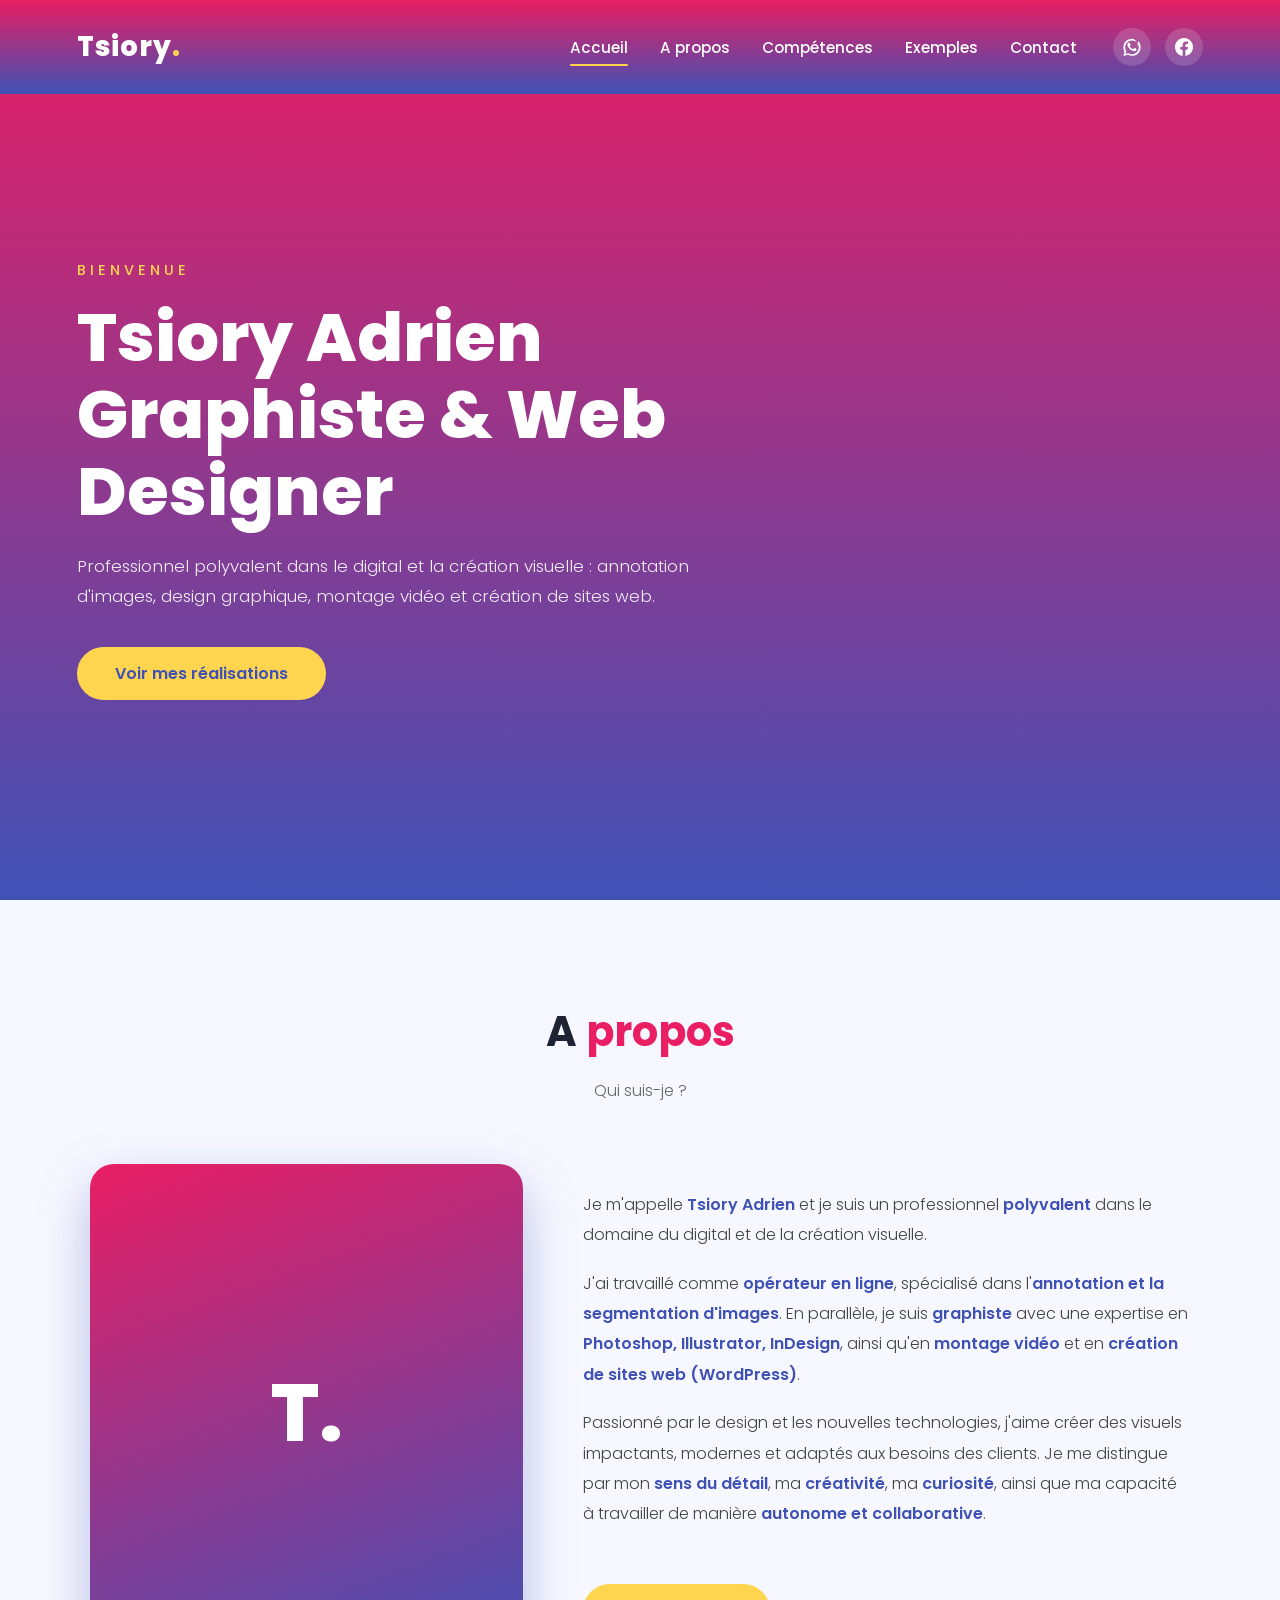
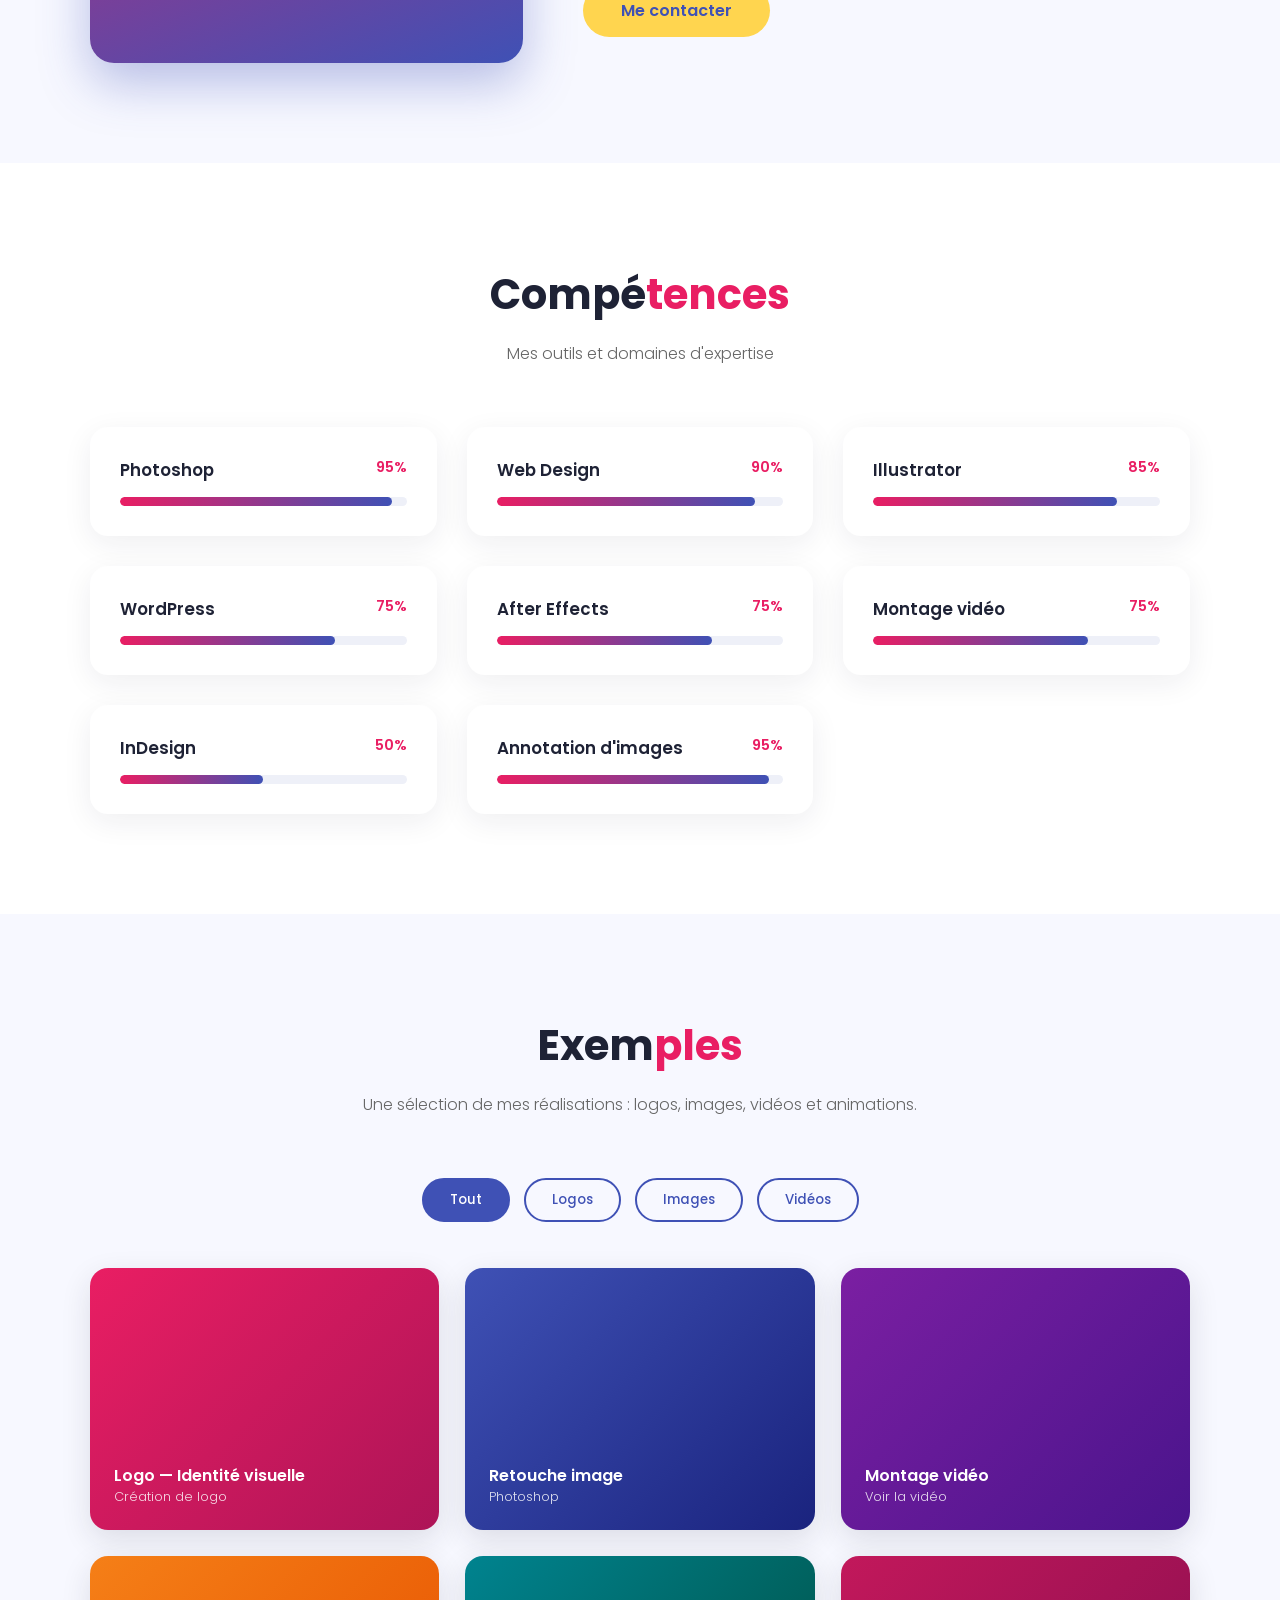
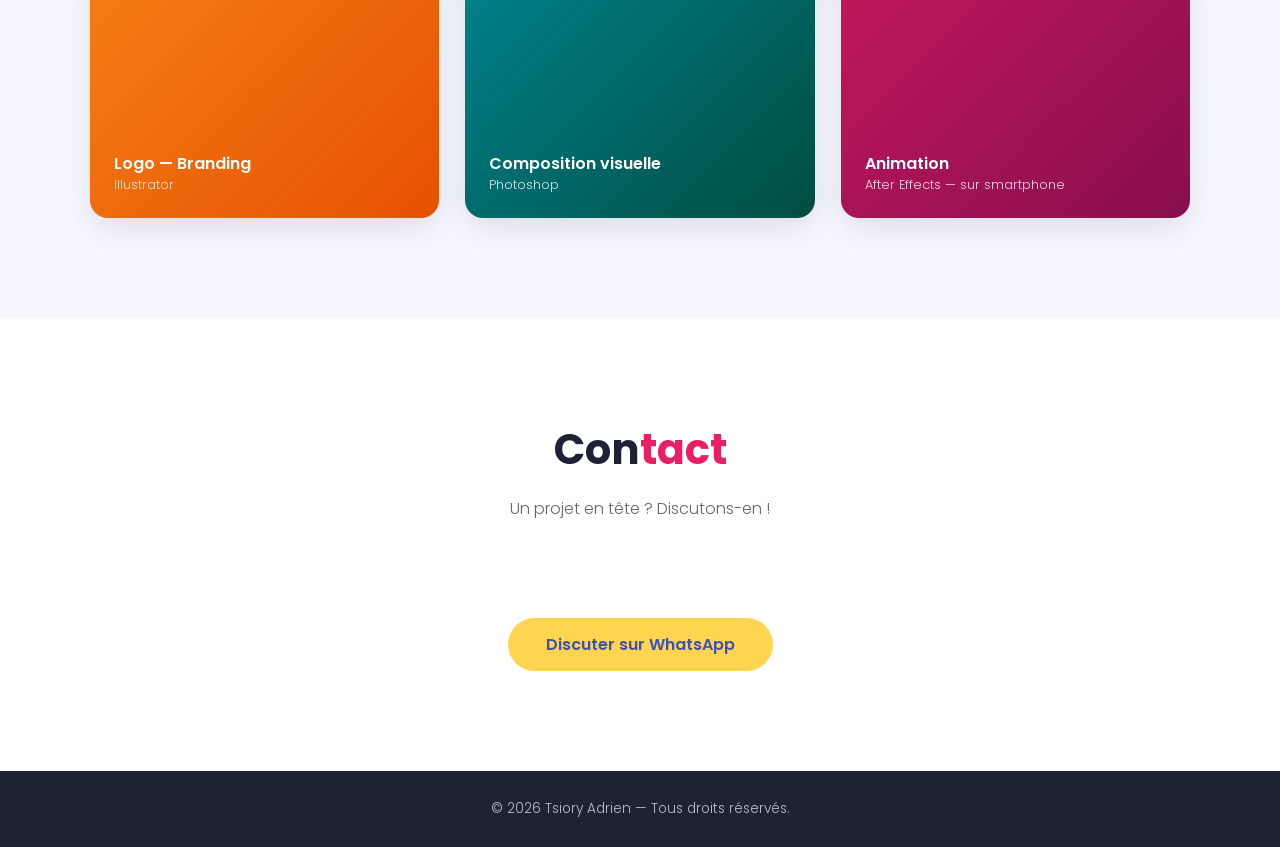
==== commit fc009ba3: "Rename tsiory-portfolio-v4.html to index.html" ====
--- a/index.html
+++ b/index.html
@@ -1,235 +1,526 @@
-<!DOCTYPE html>
-<html lang="en" data-tsd-source="/src/routes/__root.tsx:105:5" style=""><head data-tsd-source="/src/routes/__root.tsx:106:7">
-<meta http-equiv="content-type" content="text/html; charset=UTF-8"><meta charset="utf-8"><meta name="viewport" content="width=device-width, initial-scale=1"><link rel="preload" as="image" href="Tsiory%20Adrien%20%E2%80%94%20Graphiste%20&amp;%20monteur%20vid%C3%A9oB_files/tsiory-portrait_K3sV.png"><link rel="preload" as="image" href="Tsiory%20Adrien%20%E2%80%94%20Graphiste%20&amp;%20monteur%20vid%C3%A9oB_files/hero-visual_K3sV.png"><link rel="preload" as="image" href="Tsiory%20Adrien%20%E2%80%94%20Graphiste%20&amp;%20monteur%20vid%C3%A9oB_files/about-portrait_K3sV.png"><link rel="preload" as="image" href="Tsiory%20Adrien%20%E2%80%94%20Graphiste%20&amp;%20monteur%20vid%C3%A9oB_files/deco-cheveux_K3sV.png"><link rel="preload" as="image" href="Tsiory%20Adrien%20%E2%80%94%20Graphiste%20&amp;%20monteur%20vid%C3%A9oB_files/logo-wordpress_K3sV.png"><link rel="preload" as="image" href="Tsiory%20Adrien%20%E2%80%94%20Graphiste%20&amp;%20monteur%20vid%C3%A9oB_files/logo-aftereffects_K3sV.png"><link rel="preload" as="image" href="Tsiory%20Adrien%20%E2%80%94%20Graphiste%20&amp;%20monteur%20vid%C3%A9oB_files/logo-photoshop_K3sV.png"><link rel="preload" as="image" href="Tsiory%20Adrien%20%E2%80%94%20Graphiste%20&amp;%20monteur%20vid%C3%A9oB_files/logo-illustrator_K3sV.png"><link rel="preload" as="image" href="Tsiory%20Adrien%20%E2%80%94%20Graphiste%20&amp;%20monteur%20vid%C3%A9oB_files/logo-indesign_K3sV.png"><link rel="preload" as="image" href="Tsiory%20Adrien%20%E2%80%94%20Graphiste%20&amp;%20monteur%20vid%C3%A9oB_files/logo-powerpoint_K3sV.png"><link rel="stylesheet" href="Tsiory%20Adrien%20%E2%80%94%20Graphiste%20&amp;%20monteur%20vid%C3%A9oB_files/styles-C7bpTR0e_K3sV.css" data-precedence="default"><link rel="preload" as="image" href="Tsiory%20Adrien%20%E2%80%94%20Graphiste%20&amp;%20monteur%20vid%C3%A9oB_files/logo-excel_K3sV.png"><link rel="preload" as="image" href="Tsiory%20Adrien%20%E2%80%94%20Graphiste%20&amp;%20monteur%20vid%C3%A9oB_files/logo-paint3d_K3sV.png"><title>Tsiory Adrien — Graphiste &amp; monteur vidéo</title><meta name="author" content="Lovable"><meta name="twitter:site" content="@Lovable"><meta name="description" content="Portfolio de Tsiory Adrien : logos, affiches, retouche d'images, montage vidéo et animations 3D. Photoshop, Illustrator, InDesign, After Effects, WordPress."><meta property="og:title" content="Tsiory Adrien — Graphiste &amp; monteur vidéo"><meta property="og:description" content="Portfolio de Tsiory Adrien : logos, affiches, retouche d'images, montage vidéo et animations 3D. Photoshop, Illustrator, InDesign, After Effects, WordPress."><meta property="og:type" content="website"><meta name="twitter:card" content="summary_large_image"><link rel="modulepreload" href="Tsiory%20Adrien%20%E2%80%94%20Graphiste%20&amp;%20monteur%20vid%C3%A9oB_files/index-G7mw7_KV_K3sV.js"><link rel="modulepreload" href="https://id-preview--b075d855-eb17-4a7a-b460-aa3d62b3d737.lovable.app/assets/routes-BfSLkoel.js"><link rel="icon" href="https://id-preview--b075d855-eb17-4a7a-b460-aa3d62b3d737.lovable.app/favicon.ico" type="image/x-icon">
-<style>
-	@font-face {
-		font-family: 'CameraPlainVariable';
-		src: url('https://cdn.gpteng.co/mcp-widgets/v1/fonts/CameraPlainVariable.woff2') format('woff2');
-		font-weight: 100 900;
-		font-style: normal;
-		font-display: swap;
-	}
-
-	#lovable-badge {
-		--badge-bg: #1b1b1b;
-		--badge-text: #c5c1b9;
-		--badge-text-hover: #dcdad5;
-		--badge-radius: 6px;
-		--badge-padding: 8px;
-		--badge-gap: 6px;
-		--badge-shadow: 
-			0 0 0 1px rgba(0, 0, 0, 0.88),
-			0 1px 0 0 rgba(0, 0, 0, 0.04),
-			0 2px 2px -1px rgba(0, 0, 0, 0.08),
-			0 4px 4px -2px rgba(0, 0, 0, 0.08),
-			0 8px 8px -4px rgba(0, 0, 0, 0.08),
-			0 16px 16px -8px rgba(0, 0, 0, 0.08);
-		--badge-transition-duration: 0.2s;
-		--badge-transition-easing: cubic-bezier(0.16, 1, 0.32, 1);
-		--focus-color: #575ECF;
-		--focus-offset: 2px;
-		--focus-width: 2px;
-		
-		position: fixed;
-		bottom: 12px;
-		right: 12px;
-		height: 24px;
-		display: flex;
-		align-items: center;
-		z-index: 1000000;
-		background-color: var(--badge-bg) !important;
-		color: var(--badge-text) !important;
-		border-radius: var(--badge-radius);
-		box-shadow: var(--badge-shadow) !important;
-		font-size: 12px;
-		font-family: CameraPlainVariable, "CameraPlainVariable Fallback", -apple-system, BlinkMacSystemFont, 'Segoe UI', Roboto, sans-serif;
-		font-weight: 400 !important;
-		text-transform: none !important;
-		font-feature-settings: normal !important;
-		transform: translateZ(0);
-		will-change: transform, opacity;
-	}
-
-	#lovable-badge-cta {
-		display: flex;
-		align-items: center;
-		gap: var(--badge-gap);
-		padding: 0 var(--badge-padding);
-		height: 100%;
-		color: inherit;
-		text-decoration: none;
-		white-space: nowrap;
-		border-radius: var(--badge-radius) 0 0 var(--badge-radius);
-		transition: 
-			background-color var(--badge-transition-duration) ease,
-			color var(--badge-transition-duration) ease,
-			transform 0.1s ease;
-	}
-
-	#lovable-badge-cta:hover {
-		background: rgba(255, 255, 255, 0.04);
-		color: var(--badge-text-hover);
-	}
-
-	#lovable-badge-cta:active {
-		transform: scale(0.98);
-	}
-
-	#lovable-badge-cta:focus {
-		outline: none;
-	}
-
-	#lovable-badge-cta:focus-visible {
-		outline: var(--focus-width) solid var(--focus-color);
-		outline-offset: var(--focus-offset);
-		z-index: 1;
-	}
-
-	#lovable-badge-text {
-		line-height: 1;
-	}
-
-	#lovable-badge-divider {
-		width: 1px;
-		height: 24px;
-		background-color: rgba(255, 255, 255, 0.04);
-		flex-shrink: 0;
-	}
-
-	#lovable-badge-close {
-		width: 24px;
-		height: 24px;
-		min-width: 24px;
-		min-height: 24px;
-		cursor: pointer;
-		background: none;
-		border: none;
-		padding: 0;
-		display: flex;
-		align-items: center;
-		justify-content: center;
-		border-radius: 0 var(--badge-radius) var(--badge-radius) 0;
-		flex-shrink: 0;
-		transition: 
-			background-color var(--badge-transition-duration) ease,
-			transform 0.1s ease;
-	}
-
-	#lovable-badge-close:hover {
-		background: rgba(255, 255, 255, 0.04);
-	}
-
-	#lovable-badge-close:active {
-		transform: scale(0.92);
-	}
-
-	#lovable-badge-close:focus {
-		outline: none;
-	}
-
-	#lovable-badge-close:focus-visible {
-		outline: var(--focus-width) solid var(--focus-color);
-		outline-offset: calc(var(--focus-offset) * -1);
-		z-index: 1;
-	}
-
-	#lovable-badge-close svg path {
-		fill: var(--badge-text);
-		transition: fill var(--badge-transition-duration) ease;
-	}
-
-	#lovable-badge-close:hover svg path {
-		fill: var(--badge-text-hover);
-	}
-
-	@media (prefers-reduced-motion: reduce) {
-		#lovable-badge-cta,
-		#lovable-badge-close,
-		#lovable-badge-close svg path {
-			transition: none;
-		}
-		
-		#lovable-badge-cta:active,
-		#lovable-badge-close:active {
-			transform: none;
-		}
-	}
-
-	@media (prefers-contrast: high) {
-		#lovable-badge {
-			--badge-bg: #000;
-			--badge-text: #fff;
-			--badge-text-hover: #fff;
-			border: 2px solid currentColor;
-		}
-		
-		#lovable-badge-cta:focus-visible,
-		#lovable-badge-close:focus-visible {
-			outline-width: 3px;
-		}
-	}
-</style>
-<meta name="twitter:title" content="Tsiory Adrien — Graphiste &amp;amp; monteur vidéo"><meta name="twitter:description" content="Portfolio de Tsiory Adrien : logos, affiches, retouche d&amp;#x27;images, montage vidéo et animations 3D. Photoshop, Illustrator, InDesign, After Effects, WordPress."><meta property="og:image" content="https://pub-bb2e103a32db4e198524a2e9ed8f35b4.r2.dev/c89ee071074fe5f522eddd5f03ecf390/id-preview-fde7582f--b075d855-eb17-4a7a-b460-aa3d62b3d737.lovable.app-1788014393197.png"><meta name="twitter:image" content="https://pub-bb2e103a32db4e198524a2e9ed8f35b4.r2.dev/c89ee071074fe5f522eddd5f03ecf390/id-preview-fde7582f--b075d855-eb17-4a7a-b460-aa3d62b3d737.lovable.app-1788014393197.png"></head><body data-tsd-source="/src/routes/__root.tsx:109:7"><!--$--><div class="min-h-screen bg-background text-foreground" data-tsd-source="/src/routes/index.tsx:31:5"><header class="fixed inset-x-0 top-0 z-50 flex justify-center px-4 py-4" data-tsd-source="/src/components/site-nav.tsx:33:5"><nav class="relative flex w-full max-w-3xl items-center justify-between gap-4 rounded-full border border-border bg-surface/80 px-4 py-2 backdrop-blur-md" data-tsd-source="/src/components/site-nav.tsx:34:7"><a href="#accueil" class="font-display text-sm font-bold tracking-widest uppercase text-gradient" data-tsd-source="/src/components/site-nav.tsx:35:9">Tsiory</a><ul class="hidden items-center gap-1 text-xs sm:flex sm:text-sm" data-tsd-source="/src/components/site-nav.tsx:43:9"><li data-tsd-source="/src/components/site-nav.tsx:45:13"><a href="#accueil" class="rounded-full px-3 py-1.5 text-muted-foreground transition-colors hover:bg-secondary hover:text-foreground" data-tsd-source="/src/components/site-nav.tsx:46:15">Accueil</a></li><li data-tsd-source="/src/components/site-nav.tsx:55:13"><a href="#apropos" class="rounded-full px-3 py-1.5 text-muted-foreground transition-colors hover:bg-secondary hover:text-foreground" data-tsd-source="/src/components/site-nav.tsx:56:15">À propos</a></li><li data-tsd-source="/src/components/site-nav.tsx:55:13"><a href="#competences" class="rounded-full px-3 py-1.5 text-muted-foreground transition-colors hover:bg-secondary hover:text-foreground" data-tsd-source="/src/components/site-nav.tsx:56:15">Compétences</a></li><li data-tsd-source="/src/components/site-nav.tsx:55:13"><a href="#exemples" class="rounded-full px-3 py-1.5 text-muted-foreground transition-colors hover:bg-secondary hover:text-foreground" data-tsd-source="/src/components/site-nav.tsx:56:15">Exemples</a></li><li data-tsd-source="/src/components/site-nav.tsx:64:11"><a href="#contact" aria-label="Contact" class="flex items-center gap-1 rounded-full px-3 py-1.5 text-muted-foreground transition-colors hover:bg-secondary hover:text-foreground" data-tsd-source="/src/components/site-nav.tsx:65:13"><svg xmlns="http://www.w3.org/2000/svg" width="24" height="24" viewBox="0 0 24 24" fill="none" stroke="currentColor" stroke-width="2" stroke-linecap="round" stroke-linejoin="round" class="lucide lucide-phone h-4 w-4" aria-hidden="true" data-tsd-source="/src/components/site-nav.tsx:70:15"><path d="M13.832 16.568a1 1 0 0 0 1.213-.303l.355-.465A2 2 0 0 1 17 15h3a2 2 0 0 1 2 2v3a2 2 0 0 1-2 2A18 18 0 0 1 2 4a2 2 0 0 1 2-2h3a2 2 0 0 1 2 2v3a2 2 0 0 1-.8 1.6l-.468.351a1 1 0 0 0-.292 1.233 14 14 0 0 0 6.392 6.384"></path></svg><span class="hidden sm:inline" data-tsd-source="/src/components/site-nav.tsx:71:15">Contact</span></a></li><li data-tsd-source="/src/components/site-nav.tsx:74:11"><a href="https://www.facebook.com/tsiory.adrien.5" target="_blank" rel="noopener noreferrer" aria-label="Facebook" class="flex items-center gap-1 rounded-full px-3 py-1.5 text-muted-foreground transition-colors hover:bg-secondary hover:text-foreground" data-tsd-source="/src/components/site-nav.tsx:75:13"><svg xmlns="http://www.w3.org/2000/svg" width="24" height="24" viewBox="0 0 24 24" fill="none" stroke="currentColor" stroke-width="2" stroke-linecap="round" stroke-linejoin="round" class="lucide lucide-facebook h-4 w-4" aria-hidden="true" data-tsd-source="/src/components/site-nav.tsx:82:15"><path d="M18 2h-3a5 5 0 0 0-5 5v3H7v4h3v8h4v-8h3l1-4h-4V7a1 1 0 0 1 1-1h3z"></path></svg><span class="hidden sm:inline" data-tsd-source="/src/components/site-nav.tsx:83:15">FB</span></a></li></ul><button type="button" aria-label="Ouvrir le menu" aria-expanded="false" class="grid h-8 w-8 place-items-center rounded-full text-muted-foreground transition-colors hover:bg-secondary hover:text-foreground sm:hidden" data-tsd-source="/src/components/site-nav.tsx:89:9"><svg xmlns="http://www.w3.org/2000/svg" width="24" height="24" viewBox="0 0 24 24" fill="none" stroke="currentColor" stroke-width="2" stroke-linecap="round" stroke-linejoin="round" class="lucide lucide-menu h-5 w-5" aria-hidden="true" data-tsd-source="/src/components/site-nav.tsx:96:47"><path d="M4 5h16"></path><path d="M4 12h16"></path><path d="M4 19h16"></path></svg></button></nav></header><main data-tsd-source="/src/routes/index.tsx:33:7"><section id="accueil" class="relative flex min-h-screen items-center overflow-hidden bg-hero px-6 pt-28 pb-16" data-tsd-source="/src/components/hero.tsx:5:5"><div class="mx-auto grid w-full max-w-6xl items-center gap-12 lg:grid-cols-2" data-tsd-source="/src/components/hero.tsx:9:7"><div data-tsd-source="/src/components/hero.tsx:10:9"><p class="font-display text-xs font-semibold tracking-[0.3em] uppercase text-primary" data-tsd-source="/src/components/hero.tsx:11:11">Bienvenue</p><h1 class="mt-4 font-display text-5xl leading-tight font-bold text-balance sm:text-6xl" data-tsd-source="/src/components/hero.tsx:14:11">Tsiory Adrien<span class="mt-2 block text-gradient" data-tsd-source="/src/components/hero.tsx:16:13">Graphiste &amp; monteur vidéo</span></h1><p class="mt-6 max-w-lg leading-relaxed text-muted-foreground" data-tsd-source="/src/components/hero.tsx:18:11">Logos,
- affiches, retouches, montage vidéo et animations 3D. Je crée des 
-visuels modernes et impactants, pensés pour servir votre message.</p><div class="mt-8 flex flex-wrap gap-3" data-tsd-source="/src/components/hero.tsx:22:11"><a href="#exemples" class="rounded-full bg-primary px-6 py-3 text-sm font-semibold text-primary-foreground shadow-elevated transition-transform hover:-translate-y-0.5" data-tsd-source="/src/components/hero.tsx:23:13">Voir mes réalisations</a><a href="#apropos" class="rounded-full border border-border px-6 py-3 text-sm font-semibold text-foreground transition-colors hover:bg-secondary" data-tsd-source="/src/components/hero.tsx:29:13">Qui suis-je ?</a></div></div><div class="relative flex justify-center" data-tsd-source="/src/components/hero.tsx:38:9"><div class="absolute inset-0 -z-10 rounded-full bg-primary/20 blur-3xl" data-tsd-source="/src/components/hero.tsx:39:11"></div><img src="Tsiory%20Adrien%20%E2%80%94%20Graphiste%20&amp;%20monteur%20vid%C3%A9oB_files/tsiory-portrait_K3sV.png" alt="Portrait de Tsiory Adrien" class="max-h-[520px] w-auto object-contain drop-shadow-2xl" data-tsd-source="/src/components/hero.tsx:40:11"><img src="Tsiory%20Adrien%20%E2%80%94%20Graphiste%20&amp;%20monteur%20vid%C3%A9oB_files/hero-visual_K3sV.png" alt="Création graphique de Tsiory Adrien" class="absolute -bottom-6 -left-2 w-40 rounded-2xl border border-border bg-surface/60 p-2 backdrop-blur sm:w-56" data-tsd-source="/src/components/hero.tsx:45:11"></div></div></section><section id="apropos" class="relative px-6 py-24" data-tsd-source="/src/components/about.tsx:5:5"><div class="mx-auto grid max-w-6xl items-center gap-12 lg:grid-cols-[0.9fr_1.1fr]" data-tsd-source="/src/components/about.tsx:6:7"><div class="relative" data-tsd-source="/src/components/about.tsx:7:9"><img src="Tsiory%20Adrien%20%E2%80%94%20Graphiste%20&amp;%20monteur%20vid%C3%A9oB_files/about-portrait_K3sV.png" alt="Tsiory Adrien au travail" class="w-full rounded-3xl border border-border bg-surface object-cover" data-tsd-source="/src/components/about.tsx:8:11"><img src="Tsiory%20Adrien%20%E2%80%94%20Graphiste%20&amp;%20monteur%20vid%C3%A9oB_files/deco-cheveux_K3sV.png" alt="Illustration retouche photo" class="absolute -right-4 -bottom-8 hidden w-40 rounded-2xl border border-border bg-surface p-2 sm:block" data-tsd-source="/src/components/about.tsx:13:11"></div><div data-tsd-source="/src/components/about.tsx:20:9"><p class="font-display text-xs font-semibold tracking-[0.3em] uppercase text-primary" data-tsd-source="/src/components/about.tsx:21:11">À propos</p><h2 class="mt-3 font-display text-4xl font-bold text-balance sm:text-5xl" data-tsd-source="/src/components/about.tsx:24:11">Qui suis-je ?</h2><div class="mt-6 space-y-4 leading-relaxed text-muted-foreground" data-tsd-source="/src/components/about.tsx:27:11"><p data-tsd-source="/src/components/about.tsx:28:13">Je m'appelle <strong class="text-foreground" data-tsd-source="/src/components/about.tsx:29:28">Tsiory Adrien</strong> et je suis un professionnel <strong class="text-foreground" data-tsd-source="/src/components/about.tsx:30:40">polyvalent</strong> <!-- -->dans le domaine du digital et de la création visuelle.</p><p data-tsd-source="/src/components/about.tsx:33:13">J'ai travaillé comme<!-- --> <strong class="text-foreground" data-tsd-source="/src/components/about.tsx:35:15">opérateur en ligne</strong>, spécialisé dans l'annotation et la segmentation d'images. En parallèle, je suis<!-- --> <strong class="text-foreground" data-tsd-source="/src/components/about.tsx:37:15">graphiste</strong> avec une expertise en Photoshop, Illustrator et InDesign, ainsi qu'en montage vidéo et en création de sites web (WordPress).</p><p data-tsd-source="/src/components/about.tsx:41:13">Passionné
- par le design et les nouvelles technologies, j'aime créer des visuels 
-impactants, modernes et adaptés aux besoins des clients.</p></div><ul class="mt-8 flex flex-wrap gap-2" data-tsd-source="/src/components/about.tsx:46:11"><li class="rounded-full border border-border bg-surface px-4 py-2 text-sm text-surface-foreground" data-tsd-source="/src/components/about.tsx:49:17">Sens du détail</li><li class="rounded-full border border-border bg-surface px-4 py-2 text-sm text-surface-foreground" data-tsd-source="/src/components/about.tsx:49:17">Créativité</li><li class="rounded-full border border-border bg-surface px-4 py-2 text-sm text-surface-foreground" data-tsd-source="/src/components/about.tsx:49:17">Curiosité</li><li class="rounded-full border border-border bg-surface px-4 py-2 text-sm text-surface-foreground" data-tsd-source="/src/components/about.tsx:49:17">Autonome &amp; collaboratif</li></ul></div></div></section><section id="competences" class="relative px-6 py-24" data-tsd-source="/src/components/skills.tsx:5:5"><div class="mx-auto max-w-6xl" data-tsd-source="/src/components/skills.tsx:6:7"><p class="font-display text-xs font-semibold tracking-[0.3em] uppercase text-primary" data-tsd-source="/src/components/skills.tsx:7:9">Compétences</p><h2 class="mt-3 max-w-2xl font-display text-4xl font-bold text-balance sm:text-5xl" data-tsd-source="/src/components/skills.tsx:10:9">Les outils que je maîtrise au quotidien</h2><div class="mt-12 grid gap-4 sm:grid-cols-2" data-tsd-source="/src/components/skills.tsx:14:9"><div class="rounded-2xl border border-border bg-surface p-5 transition-colors hover:border-primary/50" data-tsd-source="/src/components/skills.tsx:16:13"><div class="flex items-center justify-between gap-4" data-tsd-source="/src/components/skills.tsx:20:15"><img src="Tsiory%20Adrien%20%E2%80%94%20Graphiste%20&amp;%20monteur%20vid%C3%A9oB_files/logo-wordpress_K3sV.png" alt="Logo WordPress" class="h-8 w-auto max-w-[140px] object-contain" data-tsd-source="/src/components/skills.tsx:21:17"><span class="text-xs font-semibold tracking-wide uppercase text-primary" data-tsd-source="/src/components/skills.tsx:26:17">Bien</span></div><div class="mt-4 flex items-center gap-3" data-tsd-source="/src/components/skills.tsx:30:15"><div class="h-2 flex-1 overflow-hidden rounded-full bg-secondary" data-tsd-source="/src/components/skills.tsx:31:17"><div class="h-full rounded-full bg-primary" style="width:75%" data-tsd-source="/src/components/skills.tsx:32:19"></div></div><span class="w-10 text-right text-sm text-muted-foreground" data-tsd-source="/src/components/skills.tsx:37:17">75<!-- -->%</span></div><p class="mt-3 text-sm text-muted-foreground" data-tsd-source="/src/components/skills.tsx:41:15">WordPress</p></div><div class="rounded-2xl border border-border bg-surface p-5 transition-colors hover:border-primary/50" data-tsd-source="/src/components/skills.tsx:16:13"><div class="flex items-center justify-between gap-4" data-tsd-source="/src/components/skills.tsx:20:15"><img src="Tsiory%20Adrien%20%E2%80%94%20Graphiste%20&amp;%20monteur%20vid%C3%A9oB_files/logo-aftereffects_K3sV.png" alt="Logo After Effects" class="h-8 w-auto max-w-[140px] object-contain" data-tsd-source="/src/components/skills.tsx:21:17"><span class="text-xs font-semibold tracking-wide uppercase text-primary" data-tsd-source="/src/components/skills.tsx:26:17">Bien</span></div><div class="mt-4 flex items-center gap-3" data-tsd-source="/src/components/skills.tsx:30:15"><div class="h-2 flex-1 overflow-hidden rounded-full bg-secondary" data-tsd-source="/src/components/skills.tsx:31:17"><div class="h-full rounded-full bg-primary" style="width:75%" data-tsd-source="/src/components/skills.tsx:32:19"></div></div><span class="w-10 text-right text-sm text-muted-foreground" data-tsd-source="/src/components/skills.tsx:37:17">75<!-- -->%</span></div><p class="mt-3 text-sm text-muted-foreground" data-tsd-source="/src/components/skills.tsx:41:15">After Effects</p></div><div class="rounded-2xl border border-border bg-surface p-5 transition-colors hover:border-primary/50" data-tsd-source="/src/components/skills.tsx:16:13"><div class="flex items-center justify-between gap-4" data-tsd-source="/src/components/skills.tsx:20:15"><img src="Tsiory%20Adrien%20%E2%80%94%20Graphiste%20&amp;%20monteur%20vid%C3%A9oB_files/logo-photoshop_K3sV.png" alt="Logo Photoshop" class="h-8 w-auto max-w-[140px] object-contain" data-tsd-source="/src/components/skills.tsx:21:17"><span class="text-xs font-semibold tracking-wide uppercase text-primary" data-tsd-source="/src/components/skills.tsx:26:17">Expert</span></div><div class="mt-4 flex items-center gap-3" data-tsd-source="/src/components/skills.tsx:30:15"><div class="h-2 flex-1 overflow-hidden rounded-full bg-secondary" data-tsd-source="/src/components/skills.tsx:31:17"><div class="h-full rounded-full bg-primary" style="width:90%" data-tsd-source="/src/components/skills.tsx:32:19"></div></div><span class="w-10 text-right text-sm text-muted-foreground" data-tsd-source="/src/components/skills.tsx:37:17">90<!-- -->%</span></div><p class="mt-3 text-sm text-muted-foreground" data-tsd-source="/src/components/skills.tsx:41:15">Photoshop</p></div><div class="rounded-2xl border border-border bg-surface p-5 transition-colors hover:border-primary/50" data-tsd-source="/src/components/skills.tsx:16:13"><div class="flex items-center justify-between gap-4" data-tsd-source="/src/components/skills.tsx:20:15"><img src="Tsiory%20Adrien%20%E2%80%94%20Graphiste%20&amp;%20monteur%20vid%C3%A9oB_files/logo-illustrator_K3sV.png" alt="Logo Illustrator" class="h-8 w-auto max-w-[140px] object-contain" data-tsd-source="/src/components/skills.tsx:21:17"><span class="text-xs font-semibold tracking-wide uppercase text-primary" data-tsd-source="/src/components/skills.tsx:26:17">Très bien</span></div><div class="mt-4 flex items-center gap-3" data-tsd-source="/src/components/skills.tsx:30:15"><div class="h-2 flex-1 overflow-hidden rounded-full bg-secondary" data-tsd-source="/src/components/skills.tsx:31:17"><div class="h-full rounded-full bg-primary" style="width:85%" data-tsd-source="/src/components/skills.tsx:32:19"></div></div><span class="w-10 text-right text-sm text-muted-foreground" data-tsd-source="/src/components/skills.tsx:37:17">85<!-- -->%</span></div><p class="mt-3 text-sm text-muted-foreground" data-tsd-source="/src/components/skills.tsx:41:15">Illustrator</p></div><div class="rounded-2xl border border-border bg-surface p-5 transition-colors hover:border-primary/50" data-tsd-source="/src/components/skills.tsx:16:13"><div class="flex items-center justify-between gap-4" data-tsd-source="/src/components/skills.tsx:20:15"><img src="Tsiory%20Adrien%20%E2%80%94%20Graphiste%20&amp;%20monteur%20vid%C3%A9oB_files/logo-indesign_K3sV.png" alt="Logo InDesign" class="h-8 w-auto max-w-[140px] object-contain" data-tsd-source="/src/components/skills.tsx:21:17"><span class="text-xs font-semibold tracking-wide uppercase text-primary" data-tsd-source="/src/components/skills.tsx:26:17">Bien</span></div><div class="mt-4 flex items-center gap-3" data-tsd-source="/src/components/skills.tsx:30:15"><div class="h-2 flex-1 overflow-hidden rounded-full bg-secondary" data-tsd-source="/src/components/skills.tsx:31:17"><div class="h-full rounded-full bg-primary" style="width:75%" data-tsd-source="/src/components/skills.tsx:32:19"></div></div><span class="w-10 text-right text-sm text-muted-foreground" data-tsd-source="/src/components/skills.tsx:37:17">75<!-- -->%</span></div><p class="mt-3 text-sm text-muted-foreground" data-tsd-source="/src/components/skills.tsx:41:15">InDesign</p></div><div class="rounded-2xl border border-border bg-surface p-5 transition-colors hover:border-primary/50" data-tsd-source="/src/components/skills.tsx:16:13"><div class="flex items-center justify-between gap-4" data-tsd-source="/src/components/skills.tsx:20:15"><img src="Tsiory%20Adrien%20%E2%80%94%20Graphiste%20&amp;%20monteur%20vid%C3%A9oB_files/logo-powerpoint_K3sV.png" alt="Logo PowerPoint" class="h-8 w-auto max-w-[140px] object-contain" data-tsd-source="/src/components/skills.tsx:21:17"><span class="text-xs font-semibold tracking-wide uppercase text-primary" data-tsd-source="/src/components/skills.tsx:26:17">Expert</span></div><div class="mt-4 flex items-center gap-3" data-tsd-source="/src/components/skills.tsx:30:15"><div class="h-2 flex-1 overflow-hidden rounded-full bg-secondary" data-tsd-source="/src/components/skills.tsx:31:17"><div class="h-full rounded-full bg-primary" style="width:95%" data-tsd-source="/src/components/skills.tsx:32:19"></div></div><span class="w-10 text-right text-sm text-muted-foreground" data-tsd-source="/src/components/skills.tsx:37:17">95<!-- -->%</span></div><p class="mt-3 text-sm text-muted-foreground" data-tsd-source="/src/components/skills.tsx:41:15">PowerPoint</p></div><div class="rounded-2xl border border-border bg-surface p-5 transition-colors hover:border-primary/50" data-tsd-source="/src/components/skills.tsx:16:13"><div class="flex items-center justify-between gap-4" data-tsd-source="/src/components/skills.tsx:20:15"><img src="Tsiory%20Adrien%20%E2%80%94%20Graphiste%20&amp;%20monteur%20vid%C3%A9oB_files/logo-excel_K3sV.png" alt="Logo Excel" class="h-8 w-auto max-w-[140px] object-contain" data-tsd-source="/src/components/skills.tsx:21:17"><span class="text-xs font-semibold tracking-wide uppercase text-primary" data-tsd-source="/src/components/skills.tsx:26:17">Assez bien</span></div><div class="mt-4 flex items-center gap-3" data-tsd-source="/src/components/skills.tsx:30:15"><div class="h-2 flex-1 overflow-hidden rounded-full bg-secondary" data-tsd-source="/src/components/skills.tsx:31:17"><div class="h-full rounded-full bg-primary" style="width:50%" data-tsd-source="/src/components/skills.tsx:32:19"></div></div><span class="w-10 text-right text-sm text-muted-foreground" data-tsd-source="/src/components/skills.tsx:37:17">50<!-- -->%</span></div><p class="mt-3 text-sm text-muted-foreground" data-tsd-source="/src/components/skills.tsx:41:15">Excel</p></div><div class="rounded-2xl border border-border bg-surface p-5 transition-colors hover:border-primary/50" data-tsd-source="/src/components/skills.tsx:16:13"><div class="flex items-center justify-between gap-4" data-tsd-source="/src/components/skills.tsx:20:15"><img src="Tsiory%20Adrien%20%E2%80%94%20Graphiste%20&amp;%20monteur%20vid%C3%A9oB_files/logo-paint3d_K3sV.png" alt="Logo Paint 3D" class="h-8 w-auto max-w-[140px] object-contain" data-tsd-source="/src/components/skills.tsx:21:17"><span class="text-xs font-semibold tracking-wide uppercase text-primary" data-tsd-source="/src/components/skills.tsx:26:17">Assez bien</span></div><div class="mt-4 flex items-center gap-3" data-tsd-source="/src/components/skills.tsx:30:15"><div class="h-2 flex-1 overflow-hidden rounded-full bg-secondary" data-tsd-source="/src/components/skills.tsx:31:17"><div class="h-full rounded-full bg-primary" style="width:50%" data-tsd-source="/src/components/skills.tsx:32:19"></div></div><span class="w-10 text-right text-sm text-muted-foreground" data-tsd-source="/src/components/skills.tsx:37:17">50<!-- -->%</span></div><p class="mt-3 text-sm text-muted-foreground" data-tsd-source="/src/components/skills.tsx:41:15">Paint 3D</p></div></div></div></section><section id="exemples" class="relative px-6 py-24" data-tsd-source="/src/components/examples.tsx:62:5"><div class="mx-auto max-w-6xl" data-tsd-source="/src/components/examples.tsx:63:7"><p class="font-display text-xs font-semibold tracking-[0.3em] uppercase text-primary" data-tsd-source="/src/components/examples.tsx:64:9">Exemples</p><h2 class="mt-3 max-w-2xl font-display text-4xl font-bold text-balance sm:text-5xl" data-tsd-source="/src/components/examples.tsx:67:9">Un aperçu de mes réalisations</h2><div class="mt-14 space-y-16" data-tsd-source="/src/components/examples.tsx:71:9"><div id="logos" class="scroll-mt-28" data-tsd-source="/src/components/examples.tsx:17:5"><div class="flex flex-wrap items-end justify-between gap-3" data-tsd-source="/src/components/examples.tsx:18:7"><h3 class="font-display text-2xl font-semibold sm:text-3xl" data-tsd-source="/src/components/examples.tsx:19:9">Logos</h3><span class="text-xs font-semibold tracking-[0.25em] uppercase text-primary" data-tsd-source="/src/components/examples.tsx:20:9">Identité</span></div><div class="mt-6 grid gap-5 sm:grid-cols-2 lg:grid-cols-3" data-tsd-source="/src/components/examples.tsx:24:7"><figure class="group overflow-hidden rounded-3xl border border-border bg-surface" data-tsd-source="/src/components/examples.tsx:26:11"><div class="relative overflow-hidden bg-background/40 aspect-[4/3]" data-tsd-source="/src/components/examples.tsx:30:13"><img src="Tsiory%20Adrien%20%E2%80%94%20Graphiste%20&amp;%20monteur%20vid%C3%A9oB_files/logo-viva_K3sV.png" alt="Viva" class="h-full w-full object-contain transition-transform duration-500 group-hover:scale-105" data-tsd-source="/src/components/examples.tsx:36:17" data-savepage-loading="lazy"></div><figcaption class="p-4 text-sm text-muted-foreground" data-tsd-source="/src/components/examples.tsx:52:13">Viva</figcaption></figure><figure class="group overflow-hidden rounded-3xl border border-border bg-surface" data-tsd-source="/src/components/examples.tsx:26:11"><div class="relative overflow-hidden bg-background/40 aspect-[4/3]" data-tsd-source="/src/components/examples.tsx:30:13"><img src="Tsiory%20Adrien%20%E2%80%94%20Graphiste%20&amp;%20monteur%20vid%C3%A9oB_files/logo-etoiles_K3sV.png" alt="Étoiles Adr" class="h-full w-full object-contain transition-transform duration-500 group-hover:scale-105" data-tsd-source="/src/components/examples.tsx:36:17" data-savepage-loading="lazy"></div><figcaption class="p-4 text-sm text-muted-foreground" data-tsd-source="/src/components/examples.tsx:52:13">Étoiles Adr</figcaption></figure><figure class="group overflow-hidden rounded-3xl border border-border bg-surface" data-tsd-source="/src/components/examples.tsx:26:11"><div class="relative overflow-hidden bg-background/40 aspect-[4/3]" data-tsd-source="/src/components/examples.tsx:30:13"><img src="Tsiory%20Adrien%20%E2%80%94%20Graphiste%20&amp;%20monteur%20vid%C3%A9oB_files/logo-tsiory-adrien_K3sV.png" alt="Tsiory Adrien" class="h-full w-full object-contain transition-transform duration-500 group-hover:scale-105" data-tsd-source="/src/components/examples.tsx:36:17" data-savepage-loading="lazy"></div><figcaption class="p-4 text-sm text-muted-foreground" data-tsd-source="/src/components/examples.tsx:52:13">Tsiory Adrien</figcaption></figure></div></div><div id="images" class="scroll-mt-28" data-tsd-source="/src/components/examples.tsx:17:5"><div class="flex flex-wrap items-end justify-between gap-3" data-tsd-source="/src/components/examples.tsx:18:7"><h3 class="font-display text-2xl font-semibold sm:text-3xl" data-tsd-source="/src/components/examples.tsx:19:9">Images</h3><span class="text-xs font-semibold tracking-[0.25em] uppercase text-primary" data-tsd-source="/src/components/examples.tsx:20:9">Graphisme</span></div><div class="mt-6 grid gap-5 sm:grid-cols-2 lg:grid-cols-3" data-tsd-source="/src/components/examples.tsx:24:7"><figure class="group overflow-hidden rounded-3xl border border-border bg-surface" data-tsd-source="/src/components/examples.tsx:26:11"><div class="relative overflow-hidden bg-background/40 aspect-[4/3]" data-tsd-source="/src/components/examples.tsx:30:13"><img src="Tsiory%20Adrien%20%E2%80%94%20Graphiste%20&amp;%20monteur%20vid%C3%A9oB_files/image-cocavo_K3sV.png" alt="Cocavo" class="h-full w-full object-contain transition-transform duration-500 group-hover:scale-105" data-tsd-source="/src/components/examples.tsx:36:17" data-savepage-loading="lazy"></div><figcaption class="p-4 text-sm text-muted-foreground" data-tsd-source="/src/components/examples.tsx:52:13">Cocavo</figcaption></figure><figure class="group overflow-hidden rounded-3xl border border-border bg-surface" data-tsd-source="/src/components/examples.tsx:26:11"><div class="relative overflow-hidden bg-background/40 aspect-[4/3]" data-tsd-source="/src/components/examples.tsx:30:13"><img src="Tsiory%20Adrien%20%E2%80%94%20Graphiste%20&amp;%20monteur%20vid%C3%A9oB_files/image-arona_K3sV.png" alt="Arona Concept Kely" class="h-full w-full object-contain transition-transform duration-500 group-hover:scale-105" data-tsd-source="/src/components/examples.tsx:36:17" data-savepage-loading="lazy"></div><figcaption class="p-4 text-sm text-muted-foreground" data-tsd-source="/src/components/examples.tsx:52:13">Arona Concept Kely</figcaption></figure><figure class="group overflow-hidden rounded-3xl border border-border bg-surface" data-tsd-source="/src/components/examples.tsx:26:11"><div class="relative overflow-hidden bg-background/40 aspect-[4/3]" data-tsd-source="/src/components/examples.tsx:30:13"><img src="Tsiory%20Adrien%20%E2%80%94%20Graphiste%20&amp;%20monteur%20vid%C3%A9oB_files/image-lll_K3sV.png" alt="Composition LLL" class="h-full w-full object-contain transition-transform duration-500 group-hover:scale-105" data-tsd-source="/src/components/examples.tsx:36:17" data-savepage-loading="lazy"></div><figcaption class="p-4 text-sm text-muted-foreground" data-tsd-source="/src/components/examples.tsx:52:13">Composition LLL</figcaption></figure></div></div><div id="videos" class="scroll-mt-28" data-tsd-source="/src/components/examples.tsx:17:5"><div class="flex flex-wrap items-end justify-between gap-3" data-tsd-source="/src/components/examples.tsx:18:7"><h3 class="font-display text-2xl font-semibold sm:text-3xl" data-tsd-source="/src/components/examples.tsx:19:9">Vidéos</h3><span class="text-xs font-semibold tracking-[0.25em] uppercase text-primary" data-tsd-source="/src/components/examples.tsx:20:9">Montage</span></div><div class="mt-6 grid gap-5 sm:grid-cols-2 lg:grid-cols-3" data-tsd-source="/src/components/examples.tsx:24:7"><figure class="group overflow-hidden rounded-3xl border border-border bg-surface" data-tsd-source="/src/components/examples.tsx:26:11"><div class="relative overflow-hidden bg-background/40 aspect-[9/16]" data-tsd-source="/src/components/examples.tsx:30:13"><video src="Tsiory%20Adrien%20%E2%80%94%20Graphiste%20&amp;%20monteur%20vid%C3%A9oB_files/video-logs-tsiory_K3sV.mp4" controls="controls" playsinline="" preload="metadata" class="h-full w-full object-contain" data-tsd-source="/src/components/examples.tsx:43:17"></video></div><figcaption class="p-4 text-sm text-muted-foreground" data-tsd-source="/src/components/examples.tsx:52:13">Logos animés</figcaption></figure><figure class="group overflow-hidden rounded-3xl border border-border bg-surface" data-tsd-source="/src/components/examples.tsx:26:11"><div class="relative overflow-hidden bg-background/40 aspect-[9/16]" data-tsd-source="/src/components/examples.tsx:30:13"><video src="Tsiory%20Adrien%20%E2%80%94%20Graphiste%20&amp;%20monteur%20vid%C3%A9oB_files/video-boitez_K3sV.mp4" controls="controls" playsinline="" preload="metadata" class="h-full w-full object-contain" data-tsd-source="/src/components/examples.tsx:43:17"></video></div><figcaption class="p-4 text-sm text-muted-foreground" data-tsd-source="/src/components/examples.tsx:52:13">Boîte produit</figcaption></figure><figure class="group overflow-hidden rounded-3xl border border-border bg-surface" data-tsd-source="/src/components/examples.tsx:26:11"><div class="relative overflow-hidden bg-background/40 aspect-[9/16]" data-tsd-source="/src/components/examples.tsx:30:13"><video src="Tsiory%20Adrien%20%E2%80%94%20Graphiste%20&amp;%20monteur%20vid%C3%A9oB_files/video-bisky_K3sV.mp4" controls="controls" playsinline="" preload="metadata" class="h-full w-full object-contain" data-tsd-source="/src/components/examples.tsx:43:17"></video></div><figcaption class="p-4 text-sm text-muted-foreground" data-tsd-source="/src/components/examples.tsx:52:13">Bisky</figcaption></figure><figure class="group overflow-hidden rounded-3xl border border-border bg-surface" data-tsd-source="/src/components/examples.tsx:26:11"><div class="relative overflow-hidden bg-background/40 aspect-[9/16]" data-tsd-source="/src/components/examples.tsx:30:13"><video src="Tsiory%20Adrien%20%E2%80%94%20Graphiste%20&amp;%20monteur%20vid%C3%A9oB_files/video-fruits_K3sV.mp4" controls="controls" playsinline="" preload="metadata" class="h-full w-full object-contain" data-tsd-source="/src/components/examples.tsx:43:17"></video></div><figcaption class="p-4 text-sm text-muted-foreground" data-tsd-source="/src/components/examples.tsx:52:13">Fruits</figcaption></figure></div></div><div id="animations" class="scroll-mt-28" data-tsd-source="/src/components/examples.tsx:17:5"><div class="flex flex-wrap items-end justify-between gap-3" data-tsd-source="/src/components/examples.tsx:18:7"><h3 class="font-display text-2xl font-semibold sm:text-3xl" data-tsd-source="/src/components/examples.tsx:19:9">Autres animations</h3><span class="text-xs font-semibold tracking-[0.25em] uppercase text-primary" data-tsd-source="/src/components/examples.tsx:20:9">Motion 3D</span></div><div class="mt-6 grid gap-5 sm:grid-cols-2 lg:grid-cols-3" data-tsd-source="/src/components/examples.tsx:24:7"><figure class="group overflow-hidden rounded-3xl border border-border bg-surface" data-tsd-source="/src/components/examples.tsx:26:11"><div class="relative overflow-hidden bg-background/40 aspect-[4/3]" data-tsd-source="/src/components/examples.tsx:30:13"><video src="Tsiory%20Adrien%20%E2%80%94%20Graphiste%20&amp;%20monteur%20vid%C3%A9oB_files/anim-batch_K3sV.mp4" controls="controls" playsinline="" preload="metadata" class="h-full w-full object-contain" data-tsd-source="/src/components/examples.tsx:43:17"></video></div><figcaption class="p-4 text-sm text-muted-foreground" data-tsd-source="/src/components/examples.tsx:52:13">Batch process</figcaption></figure><figure class="group overflow-hidden rounded-3xl border border-border bg-surface" data-tsd-source="/src/components/examples.tsx:26:11"><div class="relative overflow-hidden bg-background/40 aspect-[4/3]" data-tsd-source="/src/components/examples.tsx:30:13"><video src="Tsiory%20Adrien%20%E2%80%94%20Graphiste%20&amp;%20monteur%20vid%C3%A9oB_files/anim-batch-1_K3sV.mp4" controls="controls" playsinline="" preload="metadata" class="h-full w-full object-contain" data-tsd-source="/src/components/examples.tsx:43:17"></video></div><figcaption class="p-4 text-sm text-muted-foreground" data-tsd-source="/src/components/examples.tsx:52:13">Batch process II</figcaption></figure><figure class="group overflow-hidden rounded-3xl border border-border bg-surface" data-tsd-source="/src/components/examples.tsx:26:11"><div class="relative overflow-hidden bg-background/40 aspect-[4/3]" data-tsd-source="/src/components/examples.tsx:30:13"><video src="Tsiory%20Adrien%20%E2%80%94%20Graphiste%20&amp;%20monteur%20vid%C3%A9oB_files/anim-batch-2_K3sV.mp4" controls="controls" playsinline="" preload="metadata" class="h-full w-full object-contain" data-tsd-source="/src/components/examples.tsx:43:17"></video></div><figcaption class="p-4 text-sm text-muted-foreground" data-tsd-source="/src/components/examples.tsx:52:13">Batch process III</figcaption></figure><figure class="group overflow-hidden rounded-3xl border border-border bg-surface" data-tsd-source="/src/components/examples.tsx:26:11"><div class="relative overflow-hidden bg-background/40 aspect-[4/3]" data-tsd-source="/src/components/examples.tsx:30:13"><video src="Tsiory%20Adrien%20%E2%80%94%20Graphiste%20&amp;%20monteur%20vid%C3%A9oB_files/anim-ss-adr_K3sV.mp4" controls="controls" playsinline="" preload="metadata" class="h-full w-full object-contain" data-tsd-source="/src/components/examples.tsx:43:17"></video></div><figcaption class="p-4 text-sm text-muted-foreground" data-tsd-source="/src/components/examples.tsx:52:13">SS Adr</figcaption></figure><figure class="group overflow-hidden rounded-3xl border border-border bg-surface" data-tsd-source="/src/components/examples.tsx:26:11"><div class="relative overflow-hidden bg-background/40 aspect-[4/3]" data-tsd-source="/src/components/examples.tsx:30:13"><video src="Tsiory%20Adrien%20%E2%80%94%20Graphiste%20&amp;%20monteur%20vid%C3%A9oB_files/anim-tele_K3sV.mp4" controls="controls" playsinline="" preload="metadata" class="h-full w-full object-contain" data-tsd-source="/src/components/examples.tsx:43:17"></video></div><figcaption class="p-4 text-sm text-muted-foreground" data-tsd-source="/src/components/examples.tsx:52:13">Télé 3D</figcaption></figure></div></div></div><div class="mt-16 grid gap-6 rounded-3xl border border-border bg-surface p-6 sm:grid-cols-[1fr_auto] sm:items-center" data-tsd-source="/src/components/examples.tsx:83:9"><div data-tsd-source="/src/components/examples.tsx:84:11"><p class="font-display text-lg font-semibold" data-tsd-source="/src/components/examples.tsx:85:13">NB</p><p class="mt-2 text-sm leading-relaxed text-muted-foreground" data-tsd-source="/src/components/examples.tsx:86:13">Certaines vidéos et animations sont optimisées pour une lecture sur smartphone — voici un exemple à voir en vertical.</p><img src="Tsiory%20Adrien%20%E2%80%94%20Graphiste%20&amp;%20monteur%20vid%C3%A9oB_files/nb-visual_K3sV.png" alt="Aperçu des formats mobiles" class="mt-4 w-full max-w-sm rounded-2xl border border-border" data-tsd-source="/src/components/examples.tsx:90:13" data-savepage-loading="lazy"></div><video src="Tsiory%20Adrien%20%E2%80%94%20Graphiste%20&amp;%20monteur%20vid%C3%A9oB_files/video-phone_K3sV.mp4" controls="controls" playsinline="" preload="metadata" class="mx-auto aspect-[9/16] w-48 rounded-2xl border border-border bg-background object-contain" data-tsd-source="/src/components/examples.tsx:97:11"></video></div></div></section><section id="contact" class="px-6 py-24" data-tsd-source="/src/components/contact.tsx:19:5"><div class="mx-auto max-w-6xl" data-tsd-source="/src/components/contact.tsx:20:7"><div class="mb-12 text-center" data-tsd-source="/src/components/contact.tsx:21:9"><p class="font-display text-xs font-semibold tracking-[0.3em] uppercase text-primary" data-tsd-source="/src/components/contact.tsx:22:11">Contact</p><h2 class="mt-3 font-display text-4xl font-bold text-balance sm:text-5xl" data-tsd-source="/src/components/contact.tsx:25:11">Travaillons <span class="text-gradient" data-tsd-source="/src/components/contact.tsx:26:25">ensemble</span></h2><p class="mx-auto mt-4 max-w-xl text-muted-foreground" data-tsd-source="/src/components/contact.tsx:28:11">Vous
- avez un projet graphique, une vidéo à monter, un site à créer ou une 
-candidature à envoyer ? Envoyez-moi un message : le formulaire ouvre 
-directement votre messagerie avec mon adresse en destinataire.</p></div><div class="grid gap-8 lg:grid-cols-2" data-tsd-source="/src/components/contact.tsx:34:9"><div class="space-y-6" data-tsd-source="/src/components/contact.tsx:35:11"><div class="flex items-start gap-4 rounded-2xl border border-border bg-surface/50 p-5" data-tsd-source="/src/components/contact.tsx:36:13"><div class="flex h-11 w-11 shrink-0 items-center justify-center rounded-full bg-primary/10 text-primary" data-tsd-source="/src/components/contact.tsx:37:15"><svg xmlns="http://www.w3.org/2000/svg" width="24" height="24" viewBox="0 0 24 24" fill="none" stroke="currentColor" stroke-width="2" stroke-linecap="round" stroke-linejoin="round" class="lucide lucide-mail h-5 w-5" aria-hidden="true" data-tsd-source="/src/components/contact.tsx:38:17"><path d="m22 7-8.991 5.727a2 2 0 0 1-2.009 0L2 7"></path><rect x="2" y="4" width="20" height="16" rx="2"></rect></svg></div><div data-tsd-source="/src/components/contact.tsx:40:15"><h3 class="font-display font-semibold" data-tsd-source="/src/components/contact.tsx:41:17">Email</h3><a href="mailto:tsioryadrien1830@gmail.com" class="text-sm text-muted-foreground transition-colors hover:text-primary" data-tsd-source="/src/components/contact.tsx:42:17">tsioryadrien1830@gmail.com</a></div></div><div class="flex items-start gap-4 rounded-2xl border border-border bg-surface/50 p-5" data-tsd-source="/src/components/contact.tsx:51:13"><div class="flex h-11 w-11 shrink-0 items-center justify-center rounded-full bg-primary/10 text-primary" data-tsd-source="/src/components/contact.tsx:52:15"><svg xmlns="http://www.w3.org/2000/svg" width="24" height="24" viewBox="0 0 24 24" fill="none" stroke="currentColor" stroke-width="2" stroke-linecap="round" stroke-linejoin="round" class="lucide lucide-phone h-5 w-5" aria-hidden="true" data-tsd-source="/src/components/contact.tsx:53:17"><path d="M13.832 16.568a1 1 0 0 0 1.213-.303l.355-.465A2 2 0 0 1 17 15h3a2 2 0 0 1 2 2v3a2 2 0 0 1-2 2A18 18 0 0 1 2 4a2 2 0 0 1 2-2h3a2 2 0 0 1 2 2v3a2 2 0 0 1-.8 1.6l-.468.351a1 1 0 0 0-.292 1.233 14 14 0 0 0 6.392 6.384"></path></svg></div><div data-tsd-source="/src/components/contact.tsx:55:15"><h3 class="font-display font-semibold" data-tsd-source="/src/components/contact.tsx:56:17">Téléphone</h3><a href="tel:+261331070897" class="text-sm text-muted-foreground transition-colors hover:text-primary" data-tsd-source="/src/components/contact.tsx:57:17">+261331070897</a></div></div><div class="flex items-start gap-4 rounded-2xl border border-border bg-surface/50 p-5" data-tsd-source="/src/components/contact.tsx:66:13"><div class="flex h-11 w-11 shrink-0 items-center justify-center rounded-full bg-primary/10 text-primary" data-tsd-source="/src/components/contact.tsx:67:15"><svg xmlns="http://www.w3.org/2000/svg" width="24" height="24" viewBox="0 0 24 24" fill="none" stroke="currentColor" stroke-width="2" stroke-linecap="round" stroke-linejoin="round" class="lucide lucide-map-pin h-5 w-5" aria-hidden="true" data-tsd-source="/src/components/contact.tsx:68:17"><path d="M20 10c0 4.993-5.539 10.193-7.399 11.799a1 1 0 0 1-1.202 0C9.539 20.193 4 14.993 4 10a8 8 0 0 1 16 0"></path><circle cx="12" cy="10" r="3"></circle></svg></div><div data-tsd-source="/src/components/contact.tsx:70:15"><h3 class="font-display font-semibold" data-tsd-source="/src/components/contact.tsx:71:17">Localisation</h3><p class="text-sm text-muted-foreground" data-tsd-source="/src/components/contact.tsx:72:17">Antananarivo, Madagascar</p></div></div></div><form class="rounded-2xl border border-border bg-surface/50 p-6 sm:p-8" data-tsd-source="/src/components/contact.tsx:77:11"><div class="space-y-4" data-tsd-source="/src/components/contact.tsx:81:13"><div data-tsd-source="/src/components/contact.tsx:82:15"><label for="name" class="mb-1.5 block text-sm font-medium" data-tsd-source="/src/components/contact.tsx:83:17">Nom</label><input id="name" type="text" required="" maxlength="100" class="w-full rounded-xl border border-border bg-background px-4 py-3 text-sm outline-none ring-primary transition-all focus:border-primary focus:ring-2" placeholder="Votre nom" data-tsd-source="/src/components/contact.tsx:86:17"></div><div data-tsd-source="/src/components/contact.tsx:97:15"><label for="email" class="mb-1.5 block text-sm font-medium" data-tsd-source="/src/components/contact.tsx:98:17">Email</label><input id="email" type="email" required="" maxlength="255" class="w-full rounded-xl border border-border bg-background px-4 py-3 text-sm outline-none ring-primary transition-all focus:border-primary focus:ring-2" placeholder="votre@email.com" data-tsd-source="/src/components/contact.tsx:101:17"></div><div data-tsd-source="/src/components/contact.tsx:112:15"><label for="message" class="mb-1.5 block text-sm font-medium" data-tsd-source="/src/components/contact.tsx:113:17">Message</label><textarea id="message" required="" maxlength="1000" rows="5" class="w-full resize-none rounded-xl border border-border bg-background px-4 py-3 text-sm outline-none ring-primary transition-all focus:border-primary focus:ring-2" placeholder="Parlez-moi de votre projet..." data-tsd-source="/src/components/contact.tsx:116:17"></textarea></div><button type="submit" class="flex w-full items-center justify-center gap-2 rounded-full bg-primary px-6 py-3 text-sm font-semibold text-primary-foreground shadow-elevated transition-transform hover:-translate-y-0.5" data-tsd-source="/src/components/contact.tsx:127:15"><svg xmlns="http://www.w3.org/2000/svg" width="24" height="24" viewBox="0 0 24 24" fill="none" stroke="currentColor" stroke-width="2" stroke-linecap="round" stroke-linejoin="round" class="lucide lucide-send h-4 w-4" aria-hidden="true" data-tsd-source="/src/components/contact.tsx:131:17"><path d="M14.536 21.686a.5.5 0 0 0 .937-.024l6.5-19a.496.496 0 0 0-.635-.635l-19 6.5a.5.5 0 0 0-.024.937l7.93 3.18a2 2 0 0 1 1.112 1.11z"></path><path d="m21.854 2.147-10.94 10.939"></path></svg>Envoyer un message</button></div></form></div></div></section></main><footer class="border-t border-border px-6 py-12" data-tsd-source="/src/components/site-footer.tsx:3:5"><div class="mx-auto flex max-w-6xl flex-col items-center gap-4 text-center" data-tsd-source="/src/components/site-footer.tsx:4:7"><p class="font-display text-lg font-semibold text-gradient" data-tsd-source="/src/components/site-footer.tsx:5:9">Tsiory Adrien</p><p class="max-w-md text-sm text-muted-foreground" data-tsd-source="/src/components/site-footer.tsx:6:9">Graphiste, monteur vidéo et créateur de sites web. Disponible pour vos projets visuels.</p><p class="text-xs text-muted-foreground" data-tsd-source="/src/components/site-footer.tsx:10:9">© <!-- -->2026<!-- --> Tsiory Adrien — Tous droits réservés.</p></div></footer></div><!--/$--><script type="module" async="" src="Tsiory%20Adrien%20%E2%80%94%20Graphiste%20&amp;%20monteur%20vid%C3%A9oB_files/index-G7mw7_KV_K3sV.js"></script>
-<aside id="lovable-badge" role="complementary" dir="ltr" lang="en" aria-label="Edit with Lovable" class="closing" style="display: none;">
-	<a id="lovable-badge-cta" target="_blank" href="https://lovable.dev/projects/lovp_4nncr99dd18y7rdbm0eevpsr6t?utm_source=lovable-badge" rel="noopener nofollow" aria-label="Edit with Lovable">
-		<span id="lovable-badge-text">Edit with</span>
-		<svg xmlns="http://www.w3.org/2000/svg" width="52" height="16" fill="none" viewBox="0 0 52 16">
-  <path fill="#FCFBF8" fill-rule="evenodd" d="M20.318 5.25c.643 0 1.206.14 1.69.418a2.81 2.81 0 0 1 1.118 1.191c.266.513.4 1.115.4 1.807s-.134 1.296-.4 1.812a2.81 2.81 0 0 1-1.118 1.193c-.484.278-1.047.418-1.69.418s-1.208-.14-1.695-.418a2.85 2.85 0 0 1-1.125-1.193c-.262-.516-.393-1.12-.393-1.812s.131-1.294.393-1.807a2.848 2.848 0 0 1 1.125-1.191c.487-.279 1.052-.418 1.695-.418Zm0 1.425c-.27 0-.504.076-.7.228-.193.147-.34.37-.443.67-.102.295-.153.66-.153 1.093 0 .435.05.801.153 1.1.102.3.25.524.443.676.196.147.43.22.7.22.27 0 .502-.073.694-.22.193-.152.341-.375.443-.67.103-.299.153-.667.153-1.106 0-.65-.112-1.145-.337-1.481a1.08 1.08 0 0 0-.953-.51ZM32.7 5.25c.61 0 1.127.1 1.549.3.422.197.74.48.953.849.217.368.325.809.325 1.32v2.704c0 .29.02.562.062.812.044.245.108.4.19.466V12h-1.935a5.895 5.895 0 0 1-.105-.684 7.745 7.745 0 0 1-.02-.228 2.293 2.293 0 0 1-.151.203c-.205.242-.47.437-.793.584-.32.143-.685.215-1.094.215-.406 0-.77-.08-1.094-.24a1.845 1.845 0 0 1-.756-.682 1.984 1.984 0 0 1-.27-1.045c0-.606.178-1.069.535-1.388.356-.324.87-.534 1.542-.633l1.125-.16c.225-.032.403-.074.534-.123a.622.622 0 0 0 .288-.196.549.549 0 0 0 .093-.327.65.65 0 0 0-.11-.367.702.702 0 0 0-.32-.27c-.14-.07-.31-.105-.51-.105-.32 0-.576.083-.768.251-.193.164-.298.39-.314.676h-1.923c.016-.434.147-.82.393-1.155.25-.34.596-.604 1.039-.792.442-.189.954-.283 1.535-.283Zm.99 3.498a.98.98 0 0 1-.215.14 2.49 2.49 0 0 1-.584.178l-.473.092c-.315.061-.553.156-.713.283-.155.127-.233.305-.233.534 0 .23.084.412.252.547.168.135.383.203.645.203s.494-.058.694-.173c.201-.118.355-.282.461-.49.11-.21.166-.448.166-.714v-.6Zm4.526-2.375c.065-.125.138-.243.221-.349.197-.25.437-.44.719-.571.282-.135.6-.203.952-.203.528 0 .988.138 1.377.412.389.275.688.67.896 1.186.21.512.314 1.12.314 1.824 0 .7-.107 1.309-.32 1.825-.213.512-.518.906-.915 1.18-.393.275-.854.412-1.383.412-.352 0-.667-.062-.946-.184a1.832 1.832 0 0 1-.7-.554 2.2 2.2 0 0 1-.234-.383V12h-1.843V3h1.862v3.373Zm1.284.296c-.274 0-.51.085-.707.253-.192.163-.338.397-.436.7a3.376 3.376 0 0 0-.148 1.05c0 .406.05.759.148 1.058.098.299.243.53.436.694.197.164.433.246.707.246.279 0 .512-.082.7-.246.193-.164.336-.395.43-.694.099-.3.148-.652.148-1.058 0-.405-.05-.757-.147-1.056-.095-.299-.238-.53-.43-.694a1.015 1.015 0 0 0-.7-.253Zm9.416-1.419c.602 0 1.136.131 1.604.393.466.262.829.643 1.086 1.143.263.5.394 1.097.394 1.794 0 .25-.002.449-.006.596H47.51c.018.288.071.538.164.75a1.3 1.3 0 0 0 .491.596c.214.13.465.196.757.196.319 0 .583-.082.792-.246.209-.167.34-.403.393-.706h1.862a2.48 2.48 0 0 1-.485 1.235 2.54 2.54 0 0 1-1.051.805c-.439.188-.949.283-1.53.283-.655 0-1.225-.125-1.708-.375a2.672 2.672 0 0 1-1.13-1.143c-.267-.508-.4-1.137-.4-1.887 0-.712.14-1.327.418-1.843a2.86 2.86 0 0 1 1.155-1.186c.491-.27 1.051-.405 1.678-.405Zm-.044 1.345c-.274 0-.516.068-.725.203a1.29 1.29 0 0 0-.479.59 2.045 2.045 0 0 0-.132.498h2.562a1.873 1.873 0 0 0-.138-.602 1.061 1.061 0 0 0-.418-.516 1.243 1.243 0 0 0-.67-.173Z" clip-rule="evenodd"></path>
-  <path fill="#FCFBF8" d="m26.605 9.995 1.342-4.566h1.924L27.628 12h-2.07l-2.33-6.57h1.98l1.397 4.565Zm-13.013.143h2.256c1.632 0 1.421 1.837 1.418 1.861h-5.603V3h1.93v7.138Zm31.516 1.861h-1.862V3h1.862v8.999Z"></path>
-  <path fill="url(#a)" fill-rule="evenodd" d="M2.7 3c1.492 0 2.7 1.192 2.7 2.663v1.012h.9c1.49 0 2.7 1.192 2.7 2.662S7.791 12 6.3 12H0V5.663C0 4.193 1.209 3 2.7 3Z" clip-rule="evenodd"></path>
-  <defs>
-    <radialGradient id="a" cx="0" cy="0" r="1" gradientTransform="matrix(-1.54236 7.07838 -10.231 -2.15602 4.627 5.022)" gradientUnits="userSpaceOnUse">
-      <stop offset=".106" stop-color="#FE7B02"></stop>
-      <stop offset=".394" stop-color="#FE3F21"></stop>
-      <stop offset=".608" stop-color="#F858BC"></stop>
-      <stop offset=".929" stop-color="#575ECF"></stop>
-    </radialGradient>
-  </defs>
-</svg>
-
-
-	</a>
-	
-	<span id="lovable-badge-divider" aria-hidden="true"></span>
-	
-	<button id="lovable-badge-close" aria-label="Dismiss" title="Dismiss" type="button">
-		<svg xmlns="http://www.w3.org/2000/svg" width="16" height="16" fill="none" viewBox="0 0 16 16" aria-hidden="true">
-			<path d="M10.646 4.646a.5.5 0 1 1 .707.708L8.707 8l2.646 2.646a.5.5 0 1 1-.707.707L8 8.707l-2.646 2.646a.5.5 0 1 1-.708-.707L7.293 8 4.646 5.354a.5.5 0 1 1 .708-.708L8 7.293l2.646-2.647Z"></path>
-		</svg>
-	</button>
-</aside>
-<script>
-	// Don't show the lovable-badge if the page is in an iframe or if it's being rendered by puppeteer (screenshot service)
-	if (window.self !== window.top || navigator.userAgent.includes('puppeteer')) {
-		var badge = document.getElementById('lovable-badge');
-		if (badge) {
-			badge.style.display = 'none';
-		}
-	}
-
-	// Add click event listener to close button with animation
-	var closeButton = document.getElementById('lovable-badge-close');
-	if (closeButton) {
-		closeButton.addEventListener('click', function(event) {
-			event.preventDefault();
-			event.stopPropagation();
-			var badge = document.getElementById('lovable-badge');
-			if (badge) {
-				badge.classList.add('closing');
-				setTimeout(function() {
-					if (badge) {
-						badge.style.display = 'none';
-					}
-				}, 240);
-			}
-		});
-	}
-</script>
-<script src="Tsiory%20Adrien%20%E2%80%94%20Graphiste%20&amp;%20monteur%20vid%C3%A9oB_files/lovable_K3sV.js" type="module"></script><deepl-input-controller translate="no"></deepl-input-controller></body></html>+<!DOCTYPE html>
+<html lang="fr">
+<head>
+<meta charset="UTF-8">
+<meta name="viewport" content="width=device-width, initial-scale=1.0">
+<title>Tsiory — Portfolio</title>
+<meta name="description" content="Tsiory Adrien — Graphiste, Web Designer et opérateur en ligne spécialisé en annotation d'images.">
+<link rel="preconnect" href="https://fonts.googleapis.com">
+<link rel="preconnect" href="https://fonts.gstatic.com" crossorigin>
+<link href="https://fonts.googleapis.com/css2?family=Poppins:wght@300;400;500;600;700;800&display=swap" rel="stylesheet">
+<style>
+/* ============ RESET & BASE ============ */
+*,*::before,*::after{margin:0;padding:0;box-sizing:border-box}
+html{scroll-behavior:smooth}
+body{
+  font-family:'Poppins',sans-serif;
+  color:#1e2235;
+  background:#ffffff;
+  overflow-x:hidden;
+  width:100%;
+}
+img{max-width:100%;display:block}
+a{text-decoration:none;color:inherit}
+section{width:100%;padding:100px 6%;scroll-margin-top:86px}
+
+/* ============ OBJECTIF 1 : MENU FLOTTANT ============ */
+.header{
+  position:fixed;
+  top:0;left:0;
+  width:100%;
+  z-index:1000;
+  background:linear-gradient(180deg,#E91E63 0%,#3F51B5 100%);
+  padding:26px 6%;
+  display:flex;
+  align-items:center;
+  justify-content:space-between;
+  transition:padding .3s ease,background .3s ease,box-shadow .3s ease,backdrop-filter .3s ease;
+}
+.header.scrolled{
+  padding:12px 6%;
+  background:linear-gradient(180deg,rgba(233,30,99,.85) 0%,rgba(63,81,181,.85) 100%);
+  backdrop-filter:blur(12px);
+  -webkit-backdrop-filter:blur(12px);
+  box-shadow:0 6px 25px rgba(0,0,0,.25);
+}
+.logo{
+  font-size:1.7rem;
+  font-weight:800;
+  color:#fff;
+  letter-spacing:1px;
+  transition:font-size .3s ease;
+}
+.logo span{color:#ffd54f}
+.header.scrolled .logo{font-size:1.4rem}
+
+/* ============ NAV DESKTOP ============ */
+.nav{display:flex;align-items:center;gap:36px}
+.nav ul{display:flex;gap:32px;list-style:none}
+.nav a.navlink{
+  position:relative;
+  color:#fff;
+  font-weight:500;
+  font-size:.95rem;
+  padding:4px 0;
+  transition:color .3s;
+}
+/* Soulignement animé */
+.nav a.navlink::after{
+  content:'';
+  position:absolute;
+  left:0;bottom:-4px;
+  width:0;height:2px;
+  background:#ffd54f;
+  border-radius:2px;
+  transition:width .3s ease;
+}
+.nav a.navlink:hover::after,
+.nav a.navlink.active::after{width:100%}
+.nav a.navlink:hover{color:#ffd54f}
+
+/* Icônes sociales */
+.socials{display:flex;gap:14px;align-items:center}
+.socials a{
+  width:38px;height:38px;
+  display:flex;align-items:center;justify-content:center;
+  border-radius:50%;
+  background:rgba(255,255,255,.15);
+  color:#fff;
+  font-size:1.05rem;
+  transition:background .3s,transform .3s;
+}
+.socials a:hover{background:#ffd54f;color:#3F51B5;transform:translateY(-3px)}
+.socials svg{width:18px;height:18px;fill:currentColor}
+
+/* ============ BURGER (mobile) ============ */
+.burger{
+  display:none;
+  position:relative;
+  flex-direction:column;
+  gap:5px;
+  background:none;border:none;cursor:pointer;
+  z-index:1101;
+  padding:6px;
+}
+.burger span{
+  width:26px;height:3px;
+  background:#fff;
+  border-radius:3px;
+  transition:transform .3s,opacity .3s;
+}
+.burger.open span:nth-child(1){transform:translateY(8px) rotate(45deg)}
+.burger.open span:nth-child(2){opacity:0}
+.burger.open span:nth-child(3){transform:translateY(-8px) rotate(-45deg)}
+
+/* ============ HERO ============ */
+.hero{
+  min-height:100vh;
+  width:100%;
+  display:flex;
+  align-items:center;
+  background:linear-gradient(180deg,#E91E63 0%,#3F51B5 100%);
+  padding:160px 6% 100px;
+  color:#fff;
+}
+.hero-inner{max-width:900px}
+.hero h4{font-weight:500;letter-spacing:4px;text-transform:uppercase;font-size:.9rem;color:#ffd54f;margin-bottom:18px}
+.hero h1{font-size:clamp(2.4rem,6vw,4.2rem);font-weight:800;line-height:1.15;margin-bottom:20px}
+.hero p{font-size:1.05rem;font-weight:300;max-width:620px;line-height:1.8;color:rgba(255,255,255,.9)}
+.btn{
+  display:inline-block;
+  margin-top:36px;
+  padding:14px 38px;
+  background:#ffd54f;
+  color:#3F51B5;
+  font-weight:600;
+  border-radius:50px;
+  transition:transform .3s,box-shadow .3s;
+}
+.btn:hover{transform:translateY(-4px);box-shadow:0 12px 30px rgba(0,0,0,.3)}
+
+/* ============ SECTIONS ============ */
+.section-title{
+  font-size:clamp(1.8rem,4vw,2.6rem);
+  font-weight:700;
+  text-align:center;
+  margin-bottom:14px;
+}
+.section-title span{color:#E91E63}
+.section-sub{
+  text-align:center;
+  color:#666;
+  max-width:640px;
+  margin:0 auto 60px;
+  line-height:1.7;
+  font-weight:300;
+}
+.about{background:#f7f8ff}
+.about-content{
+  display:grid;
+  grid-template-columns:1fr 1.4fr;
+  gap:60px;
+  align-items:center;
+  max-width:1100px;
+  margin:0 auto;
+}
+.about-img{
+  aspect-ratio:1/1.15;
+  border-radius:24px;
+  background:linear-gradient(160deg,#E91E63,#3F51B5);
+  display:flex;align-items:center;justify-content:center;
+  color:#fff;font-size:5rem;font-weight:800;
+  box-shadow:0 20px 50px rgba(63,81,181,.35);
+}
+.about-text p{line-height:1.9;color:#444;margin-bottom:18px;font-weight:300}
+.about-text strong{color:#3F51B5;font-weight:600}
+
+/* Compétences */
+.skills-grid{
+  display:grid;
+  grid-template-columns:repeat(auto-fit,minmax(260px,1fr));
+  gap:30px;
+  max-width:1100px;
+  margin:0 auto;
+}
+.skill-card{
+  background:#fff;
+  border-radius:18px;
+  padding:30px;
+  box-shadow:0 8px 30px rgba(30,34,53,.07);
+  transition:transform .3s,box-shadow .3s;
+}
+.skill-card:hover{transform:translateY(-8px);box-shadow:0 16px 40px rgba(63,81,181,.18)}
+.skill-card h3{font-size:1.05rem;font-weight:600;display:flex;justify-content:space-between;margin-bottom:14px}
+.skill-card h3 em{font-style:normal;color:#E91E63;font-weight:600;font-size:.9rem}
+.bar{height:9px;background:#eef0f8;border-radius:10px;overflow:hidden}
+.bar-fill{
+  height:100%;width:0;
+  background:linear-gradient(90deg,#E91E63,#3F51B5);
+  border-radius:10px;
+  transition:width 1.2s cubic-bezier(.22,1,.36,1);
+}
+
+/* Exemples */
+.exemples{background:#f7f8ff}
+.tabs{display:flex;justify-content:center;gap:14px;flex-wrap:wrap;margin-bottom:46px}
+.tab{
+  padding:10px 26px;
+  border-radius:50px;
+  border:2px solid #3F51B5;
+  background:transparent;
+  color:#3F51B5;
+  font-family:'Poppins',sans-serif;
+  font-weight:500;
+  cursor:pointer;
+  transition:background .3s,color .3s;
+}
+.tab.active,.tab:hover{background:#3F51B5;color:#fff}
+.works{
+  display:grid;
+  grid-template-columns:repeat(auto-fill,minmax(280px,1fr));
+  gap:26px;
+  max-width:1100px;
+  margin:0 auto;
+}
+.work{
+  border-radius:18px;
+  overflow:hidden;
+  aspect-ratio:4/3;
+  display:flex;align-items:flex-end;
+  padding:24px;
+  color:#fff;
+  font-weight:600;
+  position:relative;
+  box-shadow:0 10px 30px rgba(30,34,53,.12);
+  transition:transform .3s;
+}
+.work:hover{transform:scale(1.03)}
+.work small{display:block;font-weight:300;font-size:.8rem;opacity:.85}
+
+/* Contact */
+.contact-wrap{max-width:680px;margin:0 auto;text-align:center}
+.contact-wrap .btn{border:none;cursor:pointer;font-size:1rem}
+
+/* Footer */
+footer{
+  width:100%;
+  background:#1e2235;
+  color:rgba(255,255,255,.7);
+  text-align:center;
+  padding:28px 6%;
+  font-size:.85rem;
+  font-weight:300;
+}
+
+/* ============ OBJECTIF : FADE-IN AU SCROLL ============ */
+.reveal{opacity:0;transform:translateY(40px);transition:opacity .7s ease,transform .7s ease}
+.reveal.visible{opacity:1;transform:translateY(0)}
+
+/* ============ OBJECTIF : RESPONSIVE ============ */
+@media (max-width:900px){
+  .about-content{grid-template-columns:1fr;gap:40px}
+  .about-img{max-width:340px;margin:0 auto;width:100%}
+}
+/* ============ MENU MOBILE : overlay plein ecran, independant du header ============ */
+.mobile-menu{
+  position:fixed;
+  top:0;left:0;
+  width:100%;height:100vh;height:100dvh;
+  z-index:999;
+  display:flex;
+  flex-direction:column;
+  align-items:center;
+  justify-content:center;
+  gap:44px;
+  background:linear-gradient(180deg,#E91E63 0%,#3F51B5 100%);
+  opacity:0;
+  visibility:hidden;
+  pointer-events:none;
+  transform:translate3d(100%,0,0);
+  -webkit-transform:translate3d(100%,0,0);
+  backface-visibility:hidden;
+  -webkit-backface-visibility:hidden;
+  will-change:transform,opacity;
+  transition:transform .35s ease,opacity .2s ease,visibility 0s linear .35s;
+}
+.mobile-menu.open{
+  opacity:1;
+  visibility:visible;
+  pointer-events:auto;
+  transform:translate3d(0,0,0);
+  -webkit-transform:translate3d(0,0,0);
+  transition:transform .35s ease,opacity .2s ease;
+}
+.mobile-menu ul{list-style:none;display:flex;flex-direction:column;gap:26px;text-align:center}
+.mobile-menu a.navlink{
+  position:relative;
+  color:#fff;
+  font-weight:500;
+  font-size:1.35rem;
+  padding:4px 0;
+  transition:color .3s;
+}
+.mobile-menu a.navlink::after{
+  content:'';
+  position:absolute;
+  left:0;bottom:-4px;
+  width:0;height:2px;
+  background:#ffd54f;
+  border-radius:2px;
+  transition:width .3s ease;
+}
+.mobile-menu a.navlink:hover::after,
+.mobile-menu a.navlink.active::after{width:100%}
+.mobile-menu a.navlink:hover{color:#ffd54f}
+.mobile-menu .socials a{width:46px;height:46px}
+body.menu-open{overflow:hidden}
+
+@media (max-width:820px){
+  .burger{display:flex}
+  .nav{display:none}
+  section{padding:80px 6%}
+}
+</style>
+</head>
+<body>
+
+<!-- ============ HEADER FLOTTANT ============ -->
+<header class="header" id="header">
+  <a href="#accueil" class="logo">Tsiory<span>.</span></a>
+
+  <button class="burger" id="burger" type="button" aria-label="Ouvrir le menu" aria-controls="mobileMenu" aria-expanded="false">
+    <span></span><span></span><span></span>
+  </button>
+
+  <nav class="nav" id="nav">
+    <ul>
+      <li><a class="navlink" href="#accueil">Accueil</a></li>
+      <li><a class="navlink" href="#apropos">A propos</a></li>
+      <li><a class="navlink" href="#competences">Compétences</a></li>
+      <li><a class="navlink" href="#exemples">Exemples</a></li>
+      <li><a class="navlink" href="#contact">Contact</a></li>
+    </ul>
+    <div class="socials">
+      <a href="https://wa.me/261000000000" target="_blank" rel="noopener" aria-label="WhatsApp">
+        <svg viewBox="0 0 24 24"><path d="M17.5 14.4c-.3-.2-1.8-.9-2-1-.3-.1-.5-.2-.7.1-.2.3-.8 1-.9 1.2-.2.2-.4.2-.7.1-.3-.2-1.3-.5-2.4-1.5-.9-.8-1.5-1.8-1.7-2.1-.2-.3 0-.5.1-.6l.5-.5c.1-.2.2-.3.3-.5.1-.2 0-.4 0-.5-.1-.2-.7-1.7-1-2.3-.2-.6-.5-.5-.7-.5h-.6c-.2 0-.5.1-.8.4-.3.3-1 1-1 2.5s1.1 2.9 1.2 3.1c.2.2 2.1 3.2 5.1 4.5.7.3 1.3.5 1.7.6.7.2 1.4.2 1.9.1.6-.1 1.8-.7 2-1.4.3-.7.3-1.3.2-1.4-.1-.2-.3-.2-.6-.4M12 21.8c-1.8 0-3.5-.5-5-1.4l-3.6.9 1-3.5c-1-1.6-1.5-3.4-1.5-5.3C2.9 7.5 7 3.4 12 3.4c2.4 0 4.7.9 6.4 2.6 1.7 1.7 2.6 4 2.6 6.4 0 5-4.1 9.4-9 9.4m8-11.3C18.5 4 15.4 1 12 1 5.4 1 .5 6 .5 12.5c0 2 .5 4 1.5 5.7L.5 24l6-1.6c1.7.9 3.5 1.4 5.5 1.4 6.6 0 11.5-5 11.5-11.5 0-3.1-1.2-6-3.5-8.2"/></svg>
+      </a>
+      <a href="https://facebook.com/" target="_blank" rel="noopener" aria-label="Facebook">
+        <svg viewBox="0 0 24 24"><path d="M24 12.07C24 5.4 18.63 0 12 0S0 5.4 0 12.07C0 18.1 4.39 23.09 10.13 24v-8.44H7.08v-3.49h3.04V9.41c0-3.02 1.79-4.7 4.53-4.7 1.31 0 2.68.24 2.68.24v2.97h-1.51c-1.49 0-1.95.93-1.95 1.89v2.26h3.32l-.53 3.49h-2.79V24C19.61 23.09 24 18.1 24 12.07"/></svg>
+      </a>
+    </div>
+  </nav>
+</header>
+
+<!-- ============ MENU MOBILE (overlay plein ecran) ============ -->
+<div class="mobile-menu" id="mobileMenu">
+  <ul>
+    <li><a class="navlink" href="#accueil">Accueil</a></li>
+    <li><a class="navlink" href="#apropos">A propos</a></li>
+    <li><a class="navlink" href="#competences">Compétences</a></li>
+    <li><a class="navlink" href="#exemples">Exemples</a></li>
+    <li><a class="navlink" href="#contact">Contact</a></li>
+  </ul>
+  <div class="socials">
+    <a href="https://wa.me/261000000000" target="_blank" rel="noopener" aria-label="WhatsApp">
+      <svg viewBox="0 0 24 24"><path d="M17.5 14.4c-.3-.2-1.8-.9-2-1-.3-.1-.5-.2-.7.1-.2.3-.8 1-.9 1.2-.2.2-.4.2-.7.1-.3-.2-1.3-.5-2.4-1.5-.9-.8-1.5-1.8-1.7-2.1-.2-.3 0-.5.1-.6l.5-.5c.1-.2.2-.3.3-.5.1-.2 0-.4 0-.5-.1-.2-.7-1.7-1-2.3-.2-.6-.5-.5-.7-.5h-.6c-.2 0-.5.1-.8.4-.3.3-1 1-1 2.5s1.1 2.9 1.2 3.1c.2.2 2.1 3.2 5.1 4.5.7.3 1.3.5 1.7.6.7.2 1.4.2 1.9.1.6-.1 1.8-.7 2-1.4.3-.7.3-1.3.2-1.4-.1-.2-.3-.2-.6-.4M12 21.8c-1.8 0-3.5-.5-5-1.4l-3.6.9 1-3.5c-1-1.6-1.5-3.4-1.5-5.3C2.9 7.5 7 3.4 12 3.4c2.4 0 4.7.9 6.4 2.6 1.7 1.7 2.6 4 2.6 6.4 0 5-4.1 9.4-9 9.4m8-11.3C18.5 4 15.4 1 12 1 5.4 1 .5 6 .5 12.5c0 2 .5 4 1.5 5.7L.5 24l6-1.6c1.7.9 3.5 1.4 5.5 1.4 6.6 0 11.5-5 11.5-11.5 0-3.1-1.2-6-3.5-8.2"/></svg>
+    </a>
+    <a href="https://facebook.com/" target="_blank" rel="noopener" aria-label="Facebook">
+      <svg viewBox="0 0 24 24"><path d="M24 12.07C24 5.4 18.63 0 12 0S0 5.4 0 12.07C0 18.1 4.39 23.09 10.13 24v-8.44H7.08v-3.49h3.04V9.41c0-3.02 1.79-4.7 4.53-4.7 1.31 0 2.68.24 2.68.24v2.97h-1.51c-1.49 0-1.95.93-1.95 1.89v2.26h3.32l-.53 3.49h-2.79V24C19.61 23.09 24 18.1 24 12.07"/></svg>
+    </a>
+  </div>
+</div>
+
+<!-- ============ ACCUEIL ============ -->
+<section class="hero" id="accueil">
+  <div class="hero-inner reveal">
+    <h4>Bienvenue</h4>
+    <h1>Tsiory Adrien<br>Graphiste &amp; Web Designer</h1>
+    <p>Professionnel polyvalent dans le digital et la création visuelle : annotation d'images, design graphique, montage vidéo et création de sites web.</p>
+    <a href="#exemples" class="btn">Voir mes réalisations</a>
+  </div>
+</section>
+
+<!-- ============ A PROPOS ============ -->
+<section class="about" id="apropos">
+  <h2 class="section-title reveal">A <span>propos</span></h2>
+  <p class="section-sub reveal">Qui suis-je ?</p>
+  <div class="about-content">
+    <div class="about-img reveal">T.</div>
+    <div class="about-text reveal">
+      <p>Je m'appelle <strong>Tsiory Adrien</strong> et je suis un professionnel <strong>polyvalent</strong> dans le domaine du digital et de la création visuelle.</p>
+      <p>J'ai travaillé comme <strong>opérateur en ligne</strong>, spécialisé dans l'<strong>annotation et la segmentation d'images</strong>. En parallèle, je suis <strong>graphiste</strong> avec une expertise en <strong>Photoshop, Illustrator, InDesign</strong>, ainsi qu'en <strong>montage vidéo</strong> et en <strong>création de sites web (WordPress)</strong>.</p>
+      <p>Passionné par le design et les nouvelles technologies, j'aime créer des visuels impactants, modernes et adaptés aux besoins des clients. Je me distingue par mon <strong>sens du détail</strong>, ma <strong>créativité</strong>, ma <strong>curiosité</strong>, ainsi que ma capacité à travailler de manière <strong>autonome et collaborative</strong>.</p>
+      <a href="#contact" class="btn">Me contacter</a>
+    </div>
+  </div>
+</section>
+
+<!-- ============ COMPETENCES ============ -->
+<section id="competences">
+  <h2 class="section-title reveal">Compé<span>tences</span></h2>
+  <p class="section-sub reveal">Mes outils et domaines d'expertise</p>
+  <div class="skills-grid">
+    <div class="skill-card reveal"><h3>Photoshop <em>95%</em></h3><div class="bar"><div class="bar-fill" data-width="95"></div></div></div>
+    <div class="skill-card reveal"><h3>Web Design <em>90%</em></h3><div class="bar"><div class="bar-fill" data-width="90"></div></div></div>
+    <div class="skill-card reveal"><h3>Illustrator <em>85%</em></h3><div class="bar"><div class="bar-fill" data-width="85"></div></div></div>
+    <div class="skill-card reveal"><h3>WordPress <em>75%</em></h3><div class="bar"><div class="bar-fill" data-width="75"></div></div></div>
+    <div class="skill-card reveal"><h3>After Effects <em>75%</em></h3><div class="bar"><div class="bar-fill" data-width="75"></div></div></div>
+    <div class="skill-card reveal"><h3>Montage vidéo <em>75%</em></h3><div class="bar"><div class="bar-fill" data-width="75"></div></div></div>
+    <div class="skill-card reveal"><h3>InDesign <em>50%</em></h3><div class="bar"><div class="bar-fill" data-width="50"></div></div></div>
+    <div class="skill-card reveal"><h3>Annotation d'images <em>95%</em></h3><div class="bar"><div class="bar-fill" data-width="95"></div></div></div>
+  </div>
+</section>
+
+<!-- ============ EXEMPLES ============ -->
+<section class="exemples" id="exemples">
+  <h2 class="section-title reveal">Exem<span>ples</span></h2>
+  <p class="section-sub reveal">Une sélection de mes réalisations : logos, images, vidéos et animations.</p>
+  <div class="tabs reveal">
+    <button class="tab active" data-filter="all">Tout</button>
+    <button class="tab" data-filter="logo">Logos</button>
+    <button class="tab" data-filter="image">Images</button>
+    <button class="tab" data-filter="video">Vidéos</button>
+  </div>
+  <div class="works reveal" id="works">
+    <div class="work" data-cat="logo" style="background:linear-gradient(135deg,#E91E63,#ad1457)"><div>Logo — Identité visuelle<small>Création de logo</small></div></div>
+    <div class="work" data-cat="image" style="background:linear-gradient(135deg,#3F51B5,#1a237e)"><div>Retouche image<small>Photoshop</small></div></div>
+    <div class="work" data-cat="video" style="background:linear-gradient(135deg,#7b1fa2,#4a148c)"><div>Montage vidéo<small>Voir la vidéo</small></div></div>
+    <div class="work" data-cat="logo" style="background:linear-gradient(135deg,#f57f17,#e65100)"><div>Logo — Branding<small>Illustrator</small></div></div>
+    <div class="work" data-cat="image" style="background:linear-gradient(135deg,#00838f,#004d40)"><div>Composition visuelle<small>Photoshop</small></div></div>
+    <div class="work" data-cat="video" style="background:linear-gradient(135deg,#c2185b,#880e4f)"><div>Animation<small>After Effects — sur smartphone</small></div></div>
+  </div>
+</section>
+
+<!-- ============ CONTACT ============ -->
+<section id="contact">
+  <h2 class="section-title reveal">Con<span>tact</span></h2>
+  <p class="section-sub reveal">Un projet en tête ? Discutons-en !</p>
+  <div class="contact-wrap reveal">
+    <a class="btn" href="https://wa.me/261000000000" target="_blank" rel="noopener">Discuter sur WhatsApp</a>
+  </div>
+</section>
+
+<footer>© 2026 Tsiory Adrien — Tous droits réservés.</footer>
+
+<script>
+// ============ OBJECTIF 1 : header qui rétrécit au scroll (>80px) ============
+const header = document.getElementById('header');
+window.addEventListener('scroll', () => {
+  header.classList.toggle('scrolled', window.scrollY > 80);
+}, { passive: true });
+
+// ============ Menu burger mobile ============
+const burger = document.getElementById('burger');
+const mobileMenu = document.getElementById('mobileMenu');
+const setMenuOpen = (open) => {
+  burger.classList.toggle('open', open);
+  mobileMenu.classList.toggle('open', open);
+  document.body.classList.toggle('menu-open', open);
+  burger.setAttribute('aria-expanded', String(open));
+  burger.setAttribute('aria-label', open ? 'Fermer le menu' : 'Ouvrir le menu');
+};
+
+burger.addEventListener('click', (event) => {
+  event.preventDefault();
+  setMenuOpen(!mobileMenu.classList.contains('open'));
+});
+// Fermer le menu puis afficher explicitement la section choisie
+document.querySelectorAll('.mobile-menu a.navlink').forEach(link => {
+  link.addEventListener('click', (event) => {
+    event.preventDefault();
+    const targetId = link.getAttribute('href');
+    const target = targetId ? document.querySelector(targetId) : null;
+    setMenuOpen(false);
+    if (!target) return;
+    window.setTimeout(() => {
+      target.scrollIntoView({ behavior: 'smooth', block: 'start' });
+      if (history.replaceState) history.replaceState(null, '', targetId);
+      else window.location.hash = targetId;
+    }, 50);
+  });
+});
+
+// ============ OBJECTIF : fade-in au scroll + barres de compétences ============
+const observer = new IntersectionObserver((entries) => {
+  entries.forEach(entry => {
+    if (entry.isIntersecting) {
+      entry.target.classList.add('visible');
+      // animer les barres dans la carte
+      entry.target.querySelectorAll('.bar-fill').forEach(bar => {
+        bar.style.width = bar.dataset.width + '%';
+      });
+    }
+  });
+}, { threshold: 0.15 });
+
+document.querySelectorAll('.reveal').forEach(el => observer.observe(el));
+
+// ============ Filtre des exemples ============
+const tabs = document.querySelectorAll('.tab');
+const works = document.querySelectorAll('.work');
+tabs.forEach(tab => {
+  tab.addEventListener('click', () => {
+    tabs.forEach(t => t.classList.remove('active'));
+    tab.classList.add('active');
+    const filter = tab.dataset.filter;
+    works.forEach(w => {
+      w.style.display = (filter === 'all' || w.dataset.cat === filter) ? 'flex' : 'none';
+    });
+  });
+});
+
+// ============ Lien actif dans le menu ============
+const sections = document.querySelectorAll('section[id]');
+const navlinks = document.querySelectorAll('.navlink');
+window.addEventListener('scroll', () => {
+  let current = '';
+  sections.forEach(s => {
+    if (window.scrollY >= s.offsetTop - 140) current = s.id;
+  });
+  navlinks.forEach(a => {
+    a.classList.toggle('active', a.getAttribute('href') === '#' + current);
+  });
+}, { passive: true });
+</script>
+</body>
+</html>
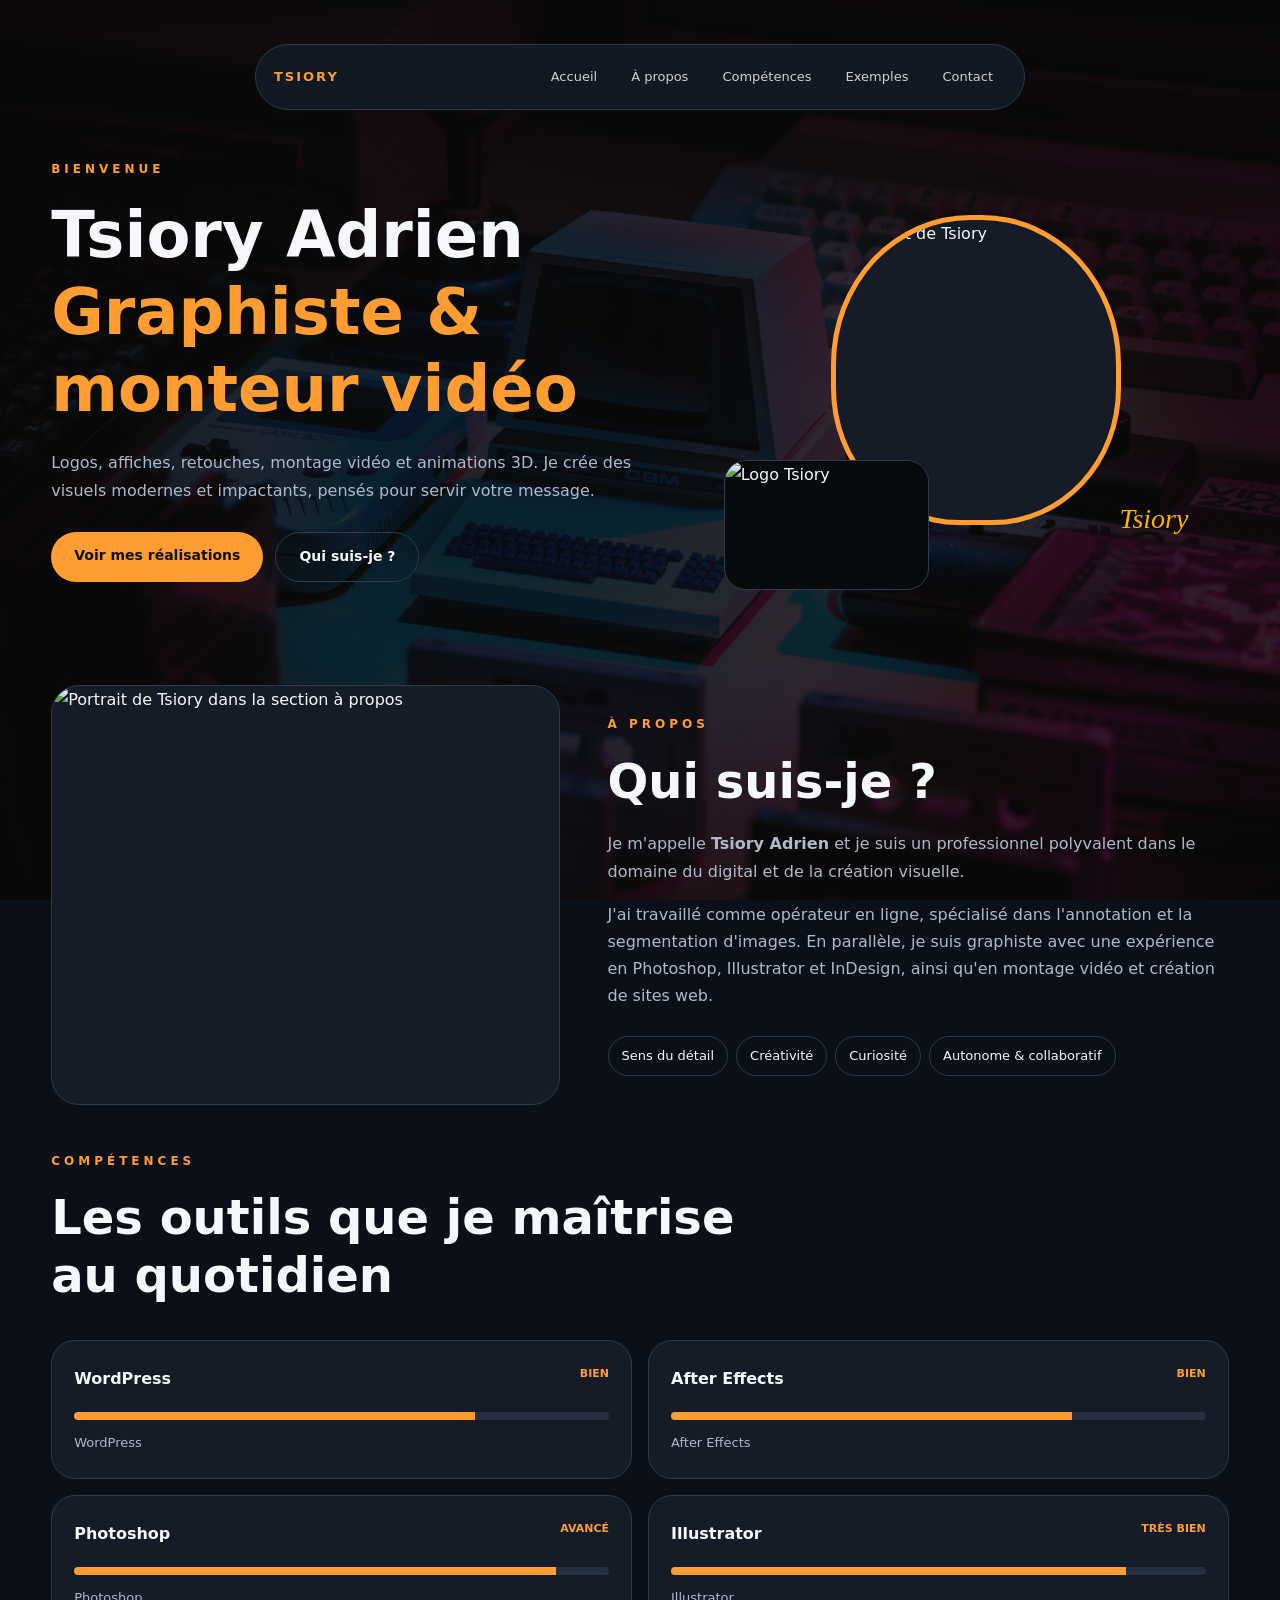
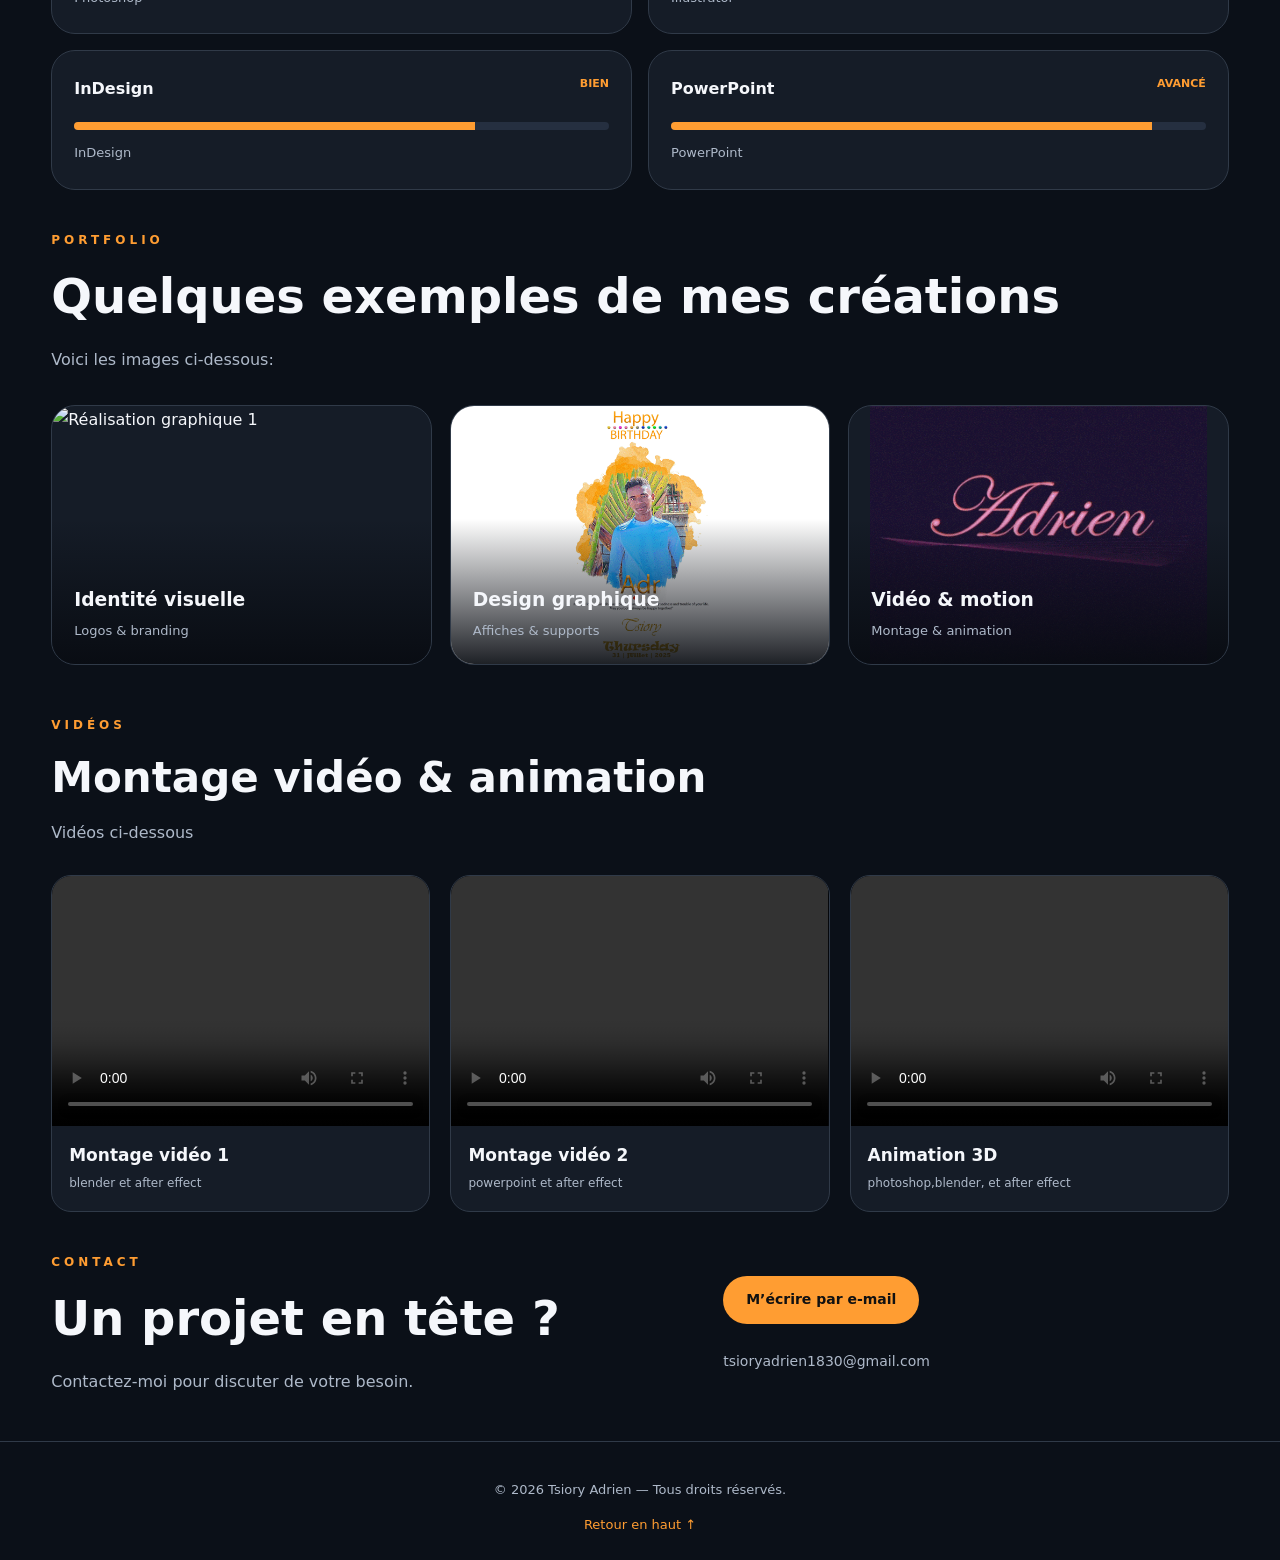
==== commit 668f78d0: "Add files via upload" ====
--- a/index.html
+++ b/index.html
@@ -1,526 +1,3299 @@
-<!DOCTYPE html>
-<html lang="fr">
-<head>
-<meta charset="UTF-8">
-<meta name="viewport" content="width=device-width, initial-scale=1.0">
-<title>Tsiory — Portfolio</title>
-<meta name="description" content="Tsiory Adrien — Graphiste, Web Designer et opérateur en ligne spécialisé en annotation d'images.">
-<link rel="preconnect" href="https://fonts.googleapis.com">
-<link rel="preconnect" href="https://fonts.gstatic.com" crossorigin>
-<link href="https://fonts.googleapis.com/css2?family=Poppins:wght@300;400;500;600;700;800&display=swap" rel="stylesheet">
-<style>
-/* ============ RESET & BASE ============ */
-*,*::before,*::after{margin:0;padding:0;box-sizing:border-box}
-html{scroll-behavior:smooth}
-body{
-  font-family:'Poppins',sans-serif;
-  color:#1e2235;
-  background:#ffffff;
-  overflow-x:hidden;
-  width:100%;
-}
-img{max-width:100%;display:block}
-a{text-decoration:none;color:inherit}
-section{width:100%;padding:100px 6%;scroll-margin-top:86px}
-
-/* ============ OBJECTIF 1 : MENU FLOTTANT ============ */
-.header{
-  position:fixed;
-  top:0;left:0;
-  width:100%;
-  z-index:1000;
-  background:linear-gradient(180deg,#E91E63 0%,#3F51B5 100%);
-  padding:26px 6%;
-  display:flex;
-  align-items:center;
-  justify-content:space-between;
-  transition:padding .3s ease,background .3s ease,box-shadow .3s ease,backdrop-filter .3s ease;
-}
-.header.scrolled{
-  padding:12px 6%;
-  background:linear-gradient(180deg,rgba(233,30,99,.85) 0%,rgba(63,81,181,.85) 100%);
-  backdrop-filter:blur(12px);
-  -webkit-backdrop-filter:blur(12px);
-  box-shadow:0 6px 25px rgba(0,0,0,.25);
-}
-.logo{
-  font-size:1.7rem;
-  font-weight:800;
-  color:#fff;
-  letter-spacing:1px;
-  transition:font-size .3s ease;
-}
-.logo span{color:#ffd54f}
-.header.scrolled .logo{font-size:1.4rem}
-
-/* ============ NAV DESKTOP ============ */
-.nav{display:flex;align-items:center;gap:36px}
-.nav ul{display:flex;gap:32px;list-style:none}
-.nav a.navlink{
-  position:relative;
-  color:#fff;
-  font-weight:500;
-  font-size:.95rem;
-  padding:4px 0;
-  transition:color .3s;
-}
-/* Soulignement animé */
-.nav a.navlink::after{
-  content:'';
-  position:absolute;
-  left:0;bottom:-4px;
-  width:0;height:2px;
-  background:#ffd54f;
-  border-radius:2px;
-  transition:width .3s ease;
-}
-.nav a.navlink:hover::after,
-.nav a.navlink.active::after{width:100%}
-.nav a.navlink:hover{color:#ffd54f}
-
-/* Icônes sociales */
-.socials{display:flex;gap:14px;align-items:center}
-.socials a{
-  width:38px;height:38px;
-  display:flex;align-items:center;justify-content:center;
-  border-radius:50%;
-  background:rgba(255,255,255,.15);
-  color:#fff;
-  font-size:1.05rem;
-  transition:background .3s,transform .3s;
-}
-.socials a:hover{background:#ffd54f;color:#3F51B5;transform:translateY(-3px)}
-.socials svg{width:18px;height:18px;fill:currentColor}
-
-/* ============ BURGER (mobile) ============ */
-.burger{
-  display:none;
-  position:relative;
-  flex-direction:column;
-  gap:5px;
-  background:none;border:none;cursor:pointer;
-  z-index:1101;
-  padding:6px;
-}
-.burger span{
-  width:26px;height:3px;
-  background:#fff;
-  border-radius:3px;
-  transition:transform .3s,opacity .3s;
-}
-.burger.open span:nth-child(1){transform:translateY(8px) rotate(45deg)}
-.burger.open span:nth-child(2){opacity:0}
-.burger.open span:nth-child(3){transform:translateY(-8px) rotate(-45deg)}
-
-/* ============ HERO ============ */
-.hero{
-  min-height:100vh;
-  width:100%;
-  display:flex;
-  align-items:center;
-  background:linear-gradient(180deg,#E91E63 0%,#3F51B5 100%);
-  padding:160px 6% 100px;
-  color:#fff;
-}
-.hero-inner{max-width:900px}
-.hero h4{font-weight:500;letter-spacing:4px;text-transform:uppercase;font-size:.9rem;color:#ffd54f;margin-bottom:18px}
-.hero h1{font-size:clamp(2.4rem,6vw,4.2rem);font-weight:800;line-height:1.15;margin-bottom:20px}
-.hero p{font-size:1.05rem;font-weight:300;max-width:620px;line-height:1.8;color:rgba(255,255,255,.9)}
-.btn{
-  display:inline-block;
-  margin-top:36px;
-  padding:14px 38px;
-  background:#ffd54f;
-  color:#3F51B5;
-  font-weight:600;
-  border-radius:50px;
-  transition:transform .3s,box-shadow .3s;
-}
-.btn:hover{transform:translateY(-4px);box-shadow:0 12px 30px rgba(0,0,0,.3)}
-
-/* ============ SECTIONS ============ */
-.section-title{
-  font-size:clamp(1.8rem,4vw,2.6rem);
-  font-weight:700;
-  text-align:center;
-  margin-bottom:14px;
-}
-.section-title span{color:#E91E63}
-.section-sub{
-  text-align:center;
-  color:#666;
-  max-width:640px;
-  margin:0 auto 60px;
-  line-height:1.7;
-  font-weight:300;
-}
-.about{background:#f7f8ff}
-.about-content{
-  display:grid;
-  grid-template-columns:1fr 1.4fr;
-  gap:60px;
-  align-items:center;
-  max-width:1100px;
-  margin:0 auto;
-}
-.about-img{
-  aspect-ratio:1/1.15;
-  border-radius:24px;
-  background:linear-gradient(160deg,#E91E63,#3F51B5);
-  display:flex;align-items:center;justify-content:center;
-  color:#fff;font-size:5rem;font-weight:800;
-  box-shadow:0 20px 50px rgba(63,81,181,.35);
-}
-.about-text p{line-height:1.9;color:#444;margin-bottom:18px;font-weight:300}
-.about-text strong{color:#3F51B5;font-weight:600}
-
-/* Compétences */
-.skills-grid{
-  display:grid;
-  grid-template-columns:repeat(auto-fit,minmax(260px,1fr));
-  gap:30px;
-  max-width:1100px;
-  margin:0 auto;
-}
-.skill-card{
-  background:#fff;
-  border-radius:18px;
-  padding:30px;
-  box-shadow:0 8px 30px rgba(30,34,53,.07);
-  transition:transform .3s,box-shadow .3s;
-}
-.skill-card:hover{transform:translateY(-8px);box-shadow:0 16px 40px rgba(63,81,181,.18)}
-.skill-card h3{font-size:1.05rem;font-weight:600;display:flex;justify-content:space-between;margin-bottom:14px}
-.skill-card h3 em{font-style:normal;color:#E91E63;font-weight:600;font-size:.9rem}
-.bar{height:9px;background:#eef0f8;border-radius:10px;overflow:hidden}
-.bar-fill{
-  height:100%;width:0;
-  background:linear-gradient(90deg,#E91E63,#3F51B5);
-  border-radius:10px;
-  transition:width 1.2s cubic-bezier(.22,1,.36,1);
-}
-
-/* Exemples */
-.exemples{background:#f7f8ff}
-.tabs{display:flex;justify-content:center;gap:14px;flex-wrap:wrap;margin-bottom:46px}
-.tab{
-  padding:10px 26px;
-  border-radius:50px;
-  border:2px solid #3F51B5;
-  background:transparent;
-  color:#3F51B5;
-  font-family:'Poppins',sans-serif;
-  font-weight:500;
-  cursor:pointer;
-  transition:background .3s,color .3s;
-}
-.tab.active,.tab:hover{background:#3F51B5;color:#fff}
-.works{
-  display:grid;
-  grid-template-columns:repeat(auto-fill,minmax(280px,1fr));
-  gap:26px;
-  max-width:1100px;
-  margin:0 auto;
-}
-.work{
-  border-radius:18px;
-  overflow:hidden;
-  aspect-ratio:4/3;
-  display:flex;align-items:flex-end;
-  padding:24px;
-  color:#fff;
-  font-weight:600;
-  position:relative;
-  box-shadow:0 10px 30px rgba(30,34,53,.12);
-  transition:transform .3s;
-}
-.work:hover{transform:scale(1.03)}
-.work small{display:block;font-weight:300;font-size:.8rem;opacity:.85}
-
-/* Contact */
-.contact-wrap{max-width:680px;margin:0 auto;text-align:center}
-.contact-wrap .btn{border:none;cursor:pointer;font-size:1rem}
-
-/* Footer */
-footer{
-  width:100%;
-  background:#1e2235;
-  color:rgba(255,255,255,.7);
-  text-align:center;
-  padding:28px 6%;
-  font-size:.85rem;
-  font-weight:300;
-}
-
-/* ============ OBJECTIF : FADE-IN AU SCROLL ============ */
-.reveal{opacity:0;transform:translateY(40px);transition:opacity .7s ease,transform .7s ease}
-.reveal.visible{opacity:1;transform:translateY(0)}
-
-/* ============ OBJECTIF : RESPONSIVE ============ */
-@media (max-width:900px){
-  .about-content{grid-template-columns:1fr;gap:40px}
-  .about-img{max-width:340px;margin:0 auto;width:100%}
-}
-/* ============ MENU MOBILE : overlay plein ecran, independant du header ============ */
-.mobile-menu{
-  position:fixed;
-  top:0;left:0;
-  width:100%;height:100vh;height:100dvh;
-  z-index:999;
-  display:flex;
-  flex-direction:column;
-  align-items:center;
-  justify-content:center;
-  gap:44px;
-  background:linear-gradient(180deg,#E91E63 0%,#3F51B5 100%);
-  opacity:0;
-  visibility:hidden;
-  pointer-events:none;
-  transform:translate3d(100%,0,0);
-  -webkit-transform:translate3d(100%,0,0);
-  backface-visibility:hidden;
-  -webkit-backface-visibility:hidden;
-  will-change:transform,opacity;
-  transition:transform .35s ease,opacity .2s ease,visibility 0s linear .35s;
-}
-.mobile-menu.open{
-  opacity:1;
-  visibility:visible;
-  pointer-events:auto;
-  transform:translate3d(0,0,0);
-  -webkit-transform:translate3d(0,0,0);
-  transition:transform .35s ease,opacity .2s ease;
-}
-.mobile-menu ul{list-style:none;display:flex;flex-direction:column;gap:26px;text-align:center}
-.mobile-menu a.navlink{
-  position:relative;
-  color:#fff;
-  font-weight:500;
-  font-size:1.35rem;
-  padding:4px 0;
-  transition:color .3s;
-}
-.mobile-menu a.navlink::after{
-  content:'';
-  position:absolute;
-  left:0;bottom:-4px;
-  width:0;height:2px;
-  background:#ffd54f;
-  border-radius:2px;
-  transition:width .3s ease;
-}
-.mobile-menu a.navlink:hover::after,
-.mobile-menu a.navlink.active::after{width:100%}
-.mobile-menu a.navlink:hover{color:#ffd54f}
-.mobile-menu .socials a{width:46px;height:46px}
-body.menu-open{overflow:hidden}
-
-@media (max-width:820px){
-  .burger{display:flex}
-  .nav{display:none}
-  section{padding:80px 6%}
-}
+﻿<!DOCTYPE html><html lang="en" dir="ltr" prefix="og: https://ogp.me/ns#" style="--angie-sidebar-width: 370px;"><head>
+<link rel="icon" data-savepage-href="https://elementor.com/wp-content/uploads/2021/04/elementor-favicon-512.png" href=""><style id="angie-sidebar-styles">/* Angie Sidebar - CSS Variables */
+:root {
+    --angie-sidebar-z-index: 1200; /* below MUI popups, elementor popups and media library modal */
+    --angie-sidebar-width: 330px;
+    --angie-sidebar-transition: margin 0.3s ease-in-out, transform 0.3s ease-in-out;
+    /* Direction-aware transform values for sidebar positioning */
+    --angie-sidebar-hide-transform: translateX(-100%); /* LTR: hide to the left */
+    --angie-sidebar-show-transform: translateX(0);
+}
+
+/* RTL-specific transform values */
+[dir="rtl"] {
+    --angie-sidebar-hide-transform: translateX(100%); /* RTL: hide to the right */
+}
+
+/* Respect user's motion preferences */
+@media (prefers-reduced-motion: reduce) {
+    :root {
+        --angie-sidebar-transition: none;
+    }
+}
+
+/* Apply transitions only when user is actively toggling */
+body.angie-sidebar-transitioning {
+    transition: var(--angie-sidebar-transition) !important;
+}
+
+body.angie-sidebar-transitioning #angie-sidebar-container {
+    transition: var(--angie-sidebar-transition) !important;
+}
+
+/* Layout (default) - Push content */
+@media (min-width: 768px) {
+    body.angie-sidebar-active {
+        padding-inline-start: var(--angie-sidebar-width) !important;
+    }
+
+    #angie-sidebar-container {
+        position: fixed;
+        top: 0;
+        inset-inline-start: 0;
+        width: var(--angie-sidebar-width);
+        height: 100vh;
+        z-index: var(--angie-sidebar-z-index) !important; /* below elementor popups and media library modal */
+        background: #FCFCFC;
+        transform: var(--angie-sidebar-hide-transform);
+        outline: none;
+        overflow: hidden;
+        /* No default transition - only when transitioning */
+    }
+
+    /* Resize handle */
+    #angie-sidebar-container::after {
+        content: '';
+        position: absolute;
+        top: 0;
+        inset-inline-end: 0;
+        width: 4px;
+        height: 100%;
+        cursor: ew-resize;
+        background: transparent;
+        z-index: 1000001;
+    }
+
+    /* Pink border during resize */
+    #angie-sidebar-container.angie-resizing {
+        border-inline-end-color: #ff69b4 !important;
+        border-inline-end-width: 2px !important;
+    }
+
+    /* Disable iframe pointer events during resize */
+    #angie-sidebar-container.angie-resizing iframe#angie-iframe {
+        pointer-events: none !important;
+    }
+}
+
+/* Active states */
+body.angie-sidebar-active #angie-sidebar-container {
+    transform: var(--angie-sidebar-show-transform);
+}
+
+/* Studio mode - sidebar takes full width */
+@media (min-width: 768px) {
+    html.angie-studio-active body.angie-sidebar-active #angie-sidebar-container {
+        width: 100%;
+    }
+}
+
+/* High contrast mode support */
+@media (prefers-contrast: high) {
+    #angie-sidebar-container {
+        border-color: #000;
+        box-shadow: none;
+    }
+}
+
+/* Screen reader only class */
+.angie-sr-only {
+    position: absolute;
+    width: 1px;
+    height: 1px;
+    padding: 0;
+    margin: -1px;
+    overflow: hidden;
+    clip: rect(0, 0, 0, 0);
+    white-space: nowrap;
+    border: 0;
+}
+
+/* Plugin conflict resolution */
+body.angie-sidebar-active {
+    /* Reset common conflicting styles */
+    box-sizing: border-box !important;
+    position: relative !important;
+}
+
+#angie-sidebar-toggle {
+    z-index: 99999 !important;
+}
+</style><meta charset="UTF-8"><meta name="viewport" content="width=device-width, initial-scale=1"><script data-savepage-type="" type="text/plain"></script>
+<!-- Search Engine Optimization by Rank Math - https://rankmath.com/ -->
+<title>Tsiory</title>
+<meta name="robots" content="index, follow">
+<meta property="og:locale" content="en_US">
+<meta property="og:type" content="website">
+<meta name="twitter:card" content="summary_large_image">
+<script data-savepage-type="application/ld+json" type="text/plain" class="rank-math-schema"></script>
+<!-- /Rank Math WordPress SEO plugin -->
+
+<link rel="dns-prefetch" data-savepage-href="//editor-static-bucket.elementor.com" href="">
+<link rel="dns-prefetch" data-savepage-href="//fonts.googleapis.com" href="">
+<style id="wp-img-auto-sizes-contain-inline-css">
+img:is([sizes=auto i],[sizes^="auto," i]){contain-intrinsic-size:3000px 1500px}
+/*# sourceURL=wp-img-auto-sizes-contain-inline-css */
 </style>
-</head>
+<style data-savepage-href="http://localhost/Adrien/wp-content/plugins/formidable/css/formidableforms.css?ver=9221053" media="all">/* WARNING: Any changes made to this file will be lost when your Formidable settings are updated */
+.with_frm_style{--form-width:100%;--form-align:left;--direction:ltr;--fieldset:0px;--fieldset-color:#000000;--fieldset-padding:0px 0px 15px 0px;--fieldset-bg-color:transparent;--title-size:40px;--title-color:#444444;--title-margin-top:10px;--title-margin-bottom:60px;--form-desc-size:14px;--form-desc-color:#98A2B3;--form-desc-margin-top:10px;--form-desc-margin-bottom:25px;--form-desc-padding:0px;--font-size:15px;--label-color:#344054;--weight:normal;--position:none;--align:left;--width:150px;--required-color:#F04438;--required-weight:bold;--label-padding:0px 0px 5px 0px;--description-font-size:12px;--description-color:#667085;--description-weight:normal;--description-style:normal;--description-align:left;--description-margin:0px;--field-font-size:14px;--field-height:36px;--line-height:36px;--field-width:100%;--auto-width:100%;--field-pad:8px 12px;--field-margin:20px;--field-weight:normal;--text-color:#1D2939;--border-color:#D0D5DD;--field-border-width:1px;--field-border-style:solid;--bg-color:#ffffff;--bg-color-active:#ffffff;--border-color-active:#4199FD;--text-color-error:#444444;--bg-color-error:#ffffff;--border-color-error:#F04438;--border-width-error:1px;--border-style-error:solid;--bg-color-disabled:#F9FAFB;--border-color-disabled:#D0D5DD;--text-color-disabled:#667085;--radio-align:block;--check-align:block;--check-font-size:14px;--check-label-color:#1D2939;--check-weight:normal;--section-font-size:18px;--section-color:#344054;--section-weight:bold;--section-pad:32px 0px 3px 0px;--section-mar-top:30px;--section-mar-bottom:30px;--section-bg-color:transparent;--section-border-color:#EAECF0;--section-border-width:1px;--section-border-style:solid;--section-border-loc:-top;--collapse-pos:after;--repeat-icon-color:#ffffff;--submit-font-size:14px;--submit-width:auto;--submit-height:auto;--submit-bg-color:#4199FD;--submit-border-color:#4199FD;--submit-border-width:1px;--submit-text-color:#ffffff;--submit-weight:normal;--submit-border-radius:8px;--submit-margin:10px;--submit-padding:8px 16px;--submit-shadow-color:#eeeeee;--submit-hover-bg-color:#3680D3;--submit-hover-color:#ffffff;--submit-hover-border-color:#3680D3;--submit-active-bg-color:#3680D3;--submit-active-color:#ffffff;--submit-active-border-color:#3680D3;--border-radius:8px;--error-bg:#FEE4E2;--error-border:#F5B8AA;--error-text:#F04438;--error-font-size:14px;--success-bg-color:#DFF0D8;--success-border-color:#D6E9C6;--success-text-color:#468847;--success-font-size:14px;--progress-bg-color:#EAECF0;--progress-color:#1D2939;--progress-active-bg-color:#4199FD;--progress-active-color:#ffffff;--progress-border-color:#EAECF0;--progress-border-size:1px;--progress-size:30px;--base-font-size:15px;--box-shadow:0 1px 2px 0 rgba(18, 18, 23, 0.05);}.frm_hidden,.frm_add_form_row.frm_hidden,.frm_remove_form_row.frm_hidden,.with_frm_style .frm_button.frm_hidden{display:none;}.with_frm_style,.with_frm_style form,.with_frm_style .frm-show-form div.frm_description p{text-align: var(--form-align);}input:-webkit-autofill {-webkit-box-shadow: 0 0 0 30px white inset;}.with_frm_style .frm-show-form div.frm_description p{font-size: var(--form-desc-size);color: var(--form-desc-color);margin-top: var(--form-desc-margin-top);margin-bottom: var(--form-desc-margin-bottom);padding: var(--form-desc-padding);}.with_frm_style fieldset{min-width:0;display: block; }.with_frm_style fieldset fieldset{border:none;margin:0;padding:0;background-color:transparent;}.with_frm_style .frm_form_fields > fieldset{border-width: var(--fieldset);border-style:solid;border-color: var(--fieldset-color);margin:0;padding: var(--fieldset-padding);background-color: var(--fieldset-bg-color);}legend.frm_hidden{display:none !important;}.with_frm_style .frm_form_fields{opacity:1;transition: opacity 0.1s linear;}.with_frm_style .frm_doing_ajax{opacity:.5;}.frm_transparent{color:transparent;}.with_frm_style legend + h3,.with_frm_style h3.frm_form_title{font-size: var(--title-size);color: var(--title-color);margin-top: var(--title-margin-top);margin-bottom: var(--title-margin-bottom);}.with_frm_style .frm_form_field.frm_html_container,.with_frm_style .frm_form_field .frm_show_it{color: var(--form-desc-color);}.with_frm_style .frm_form_field.frm_html_container{font-size: var(--form-desc-size);}.with_frm_style .frm_form_field .frm_show_it{font-size: var(--field-font-size);font-weight: var(--field-weight);}.with_frm_style .frm_required {color: var(--required-color);font-weight: var(--required-weight);}.with_frm_style input[type=text],.with_frm_style input[type=password],.with_frm_style input[type=email],.with_frm_style input[type=number],.with_frm_style input[type=url],.with_frm_style input[type=tel],.with_frm_style input[type=search],.with_frm_style select,.with_frm_style textarea,.with_frm_style .frm-card-element.StripeElement {font-family:var(--font);font-size: var(--field-font-size);margin-bottom:0;}.with_frm_style textarea{vertical-align:top;height:auto;}.with_frm_style input[type=text],.with_frm_style input[type=password],.with_frm_style input[type=email],.with_frm_style input[type=number],.with_frm_style input[type=url],.with_frm_style input[type=tel],.with_frm_style input[type=phone],.with_frm_style input[type=search],.with_frm_style select,.with_frm_style textarea,.frm_form_fields_style,.with_frm_style .frm_scroll_box .frm_opt_container,.frm_form_fields_active_style,.frm_form_fields_error_style,.with_frm_style .frm-card-element.StripeElement,.with_frm_style .frm_slimselect.ss-main {color: var(--text-color);background-color: var(--bg-color);border-color: var(--border-color);border-width: var(--field-border-width);border-style: var(--field-border-style);border-radius: var(--border-radius);width: var(--field-width);max-width: 100%;font-size: var(--field-font-size);padding: var(--field-pad);box-sizing: border-box;outline: none;font-weight: var(--field-weight);}.with_frm_style select option {color: var(--text-color);}.with_frm_style select option.frm-select-placeholder {color: var(--text-color-disabled);}.with_frm_style input[type=radio],.with_frm_style input[type=checkbox]{border-color: var(--border-color);box-shadow: var(--box-shadow);float: none;}.with_frm_style input[type=radio]:after,.with_frm_style input[type=checkbox]:after {display: none; }.with_frm_style input[type=radio]:not(:checked):focus,.with_frm_style input[type=checkbox]:not(:checked):focus {border-color: var(--border-color) !important;}.with_frm_style input[type=radio]:focus,.with_frm_style input[type=checkbox]:focus {box-shadow:0px 0px 0px 3px rgba(65,153,253, 0.4) !important;}.with_frm_style input[type=text],.with_frm_style input[type=password],.with_frm_style input[type=email],.with_frm_style input[type=number],.with_frm_style input[type=url],.with_frm_style input[type=tel],.with_frm_style input[type=file],.with_frm_style input[type=search],.with_frm_style select,.with_frm_style .frm-card-element.StripeElement{min-height: var(--field-height);line-height:1.3;}.with_frm_style select[multiple=multiple]{height:auto;}.input[type=file].frm_transparent:focus,.with_frm_style input[type=file]{background-color:transparent;border:none;outline:none;box-shadow:none;}.with_frm_style input[type=file]{color: var(--text-color);padding: 0px;font-size: var(--field-font-size);display: initial;}.with_frm_style input[type=file].frm_transparent{color:transparent;}.with_frm_style .wp-editor-wrap{width: var(--field-width);max-width:100%;}.with_frm_style .wp-editor-container textarea{border:none;box-shadow:none !important;}.with_frm_style .mceIframeContainer{background-color: var(--bg-color);}.with_frm_style select{width: var(--auto-width);max-width:100%;background-position-y: calc(50% + 3px);}.with_frm_style input[disabled],.with_frm_style select[disabled],.with_frm_style textarea[disabled],.with_frm_style input[readonly],.with_frm_style select[readonly],.with_frm_style textarea[readonly] {background-color: var(--bg-color-disabled);color: var(--text-color-disabled);border-color: var(--border-color-disabled);}.frm_preview_page:before{content:normal !important;}.frm_preview_page{padding:25px;}.with_frm_style .frm_primary_label{max-width:100%;font-size: var(--font-size);color: var(--label-color);font-weight: var(--weight);text-align: var(--align);padding: var(--label-padding);margin:0;width:auto;display:block;}.with_frm_style .frm_top_container .frm_primary_label,.with_frm_style .frm_hidden_container .frm_primary_label,.with_frm_style .frm_pos_top{display:block;float:none;width:auto;}.with_frm_style .frm_inline_container .frm_primary_label{margin-right:10px;}.with_frm_style .frm_right_container .frm_primary_label,.with_frm_style .frm_pos_right{display:inline;float:right;margin-left:10px;}.with_frm_style .frm_pos_center {text-align: center;}.with_frm_style .frm_none_container .frm_primary_label,.with_frm_style .frm_pos_none,.frm_pos_none,.frm_none_container .frm_primary_label{display:none;}.with_frm_style .frm_section_heading.frm_hide_section{margin-top:0 !important;}.with_frm_style .frm_hidden_container .frm_primary_label,.with_frm_style .frm_pos_hidden,.frm_hidden_container .frm_primary_label{visibility:hidden;white-space:nowrap;}.frm_visible{opacity:1;}.with_frm_style .frm_inside_container {position: relative;padding-top: 18px;padding-top: calc(0.5 * var(--field-height));}.with_frm_style .frm_inside_container > input,.with_frm_style .frm_inside_container > select,.with_frm_style .frm_inside_container > textarea {display: block;}.with_frm_style input::placeholder,.with_frm_style textarea::placeholder {font-size: var(--field-font-size);}.with_frm_style .frm_inside_container > input::-moz-placeholder,.with_frm_style .frm_inside_container > textarea::-moz-placeholder {opacity: 0 !important;transition: opacity 0.3s ease-in;}.with_frm_style .frm_inside_container > input:-ms-input-placeholder,.with_frm_style .frm_inside_container > textarea:-ms-input-placeholder {opacity: 0;transition: opacity 0.3s ease-in;}.with_frm_style .frm_inside_container > input::placeholder,.with_frm_style .frm_inside_container > textarea::placeholder {opacity: 0;transition: opacity 0.3s ease-in;}.with_frm_style .frm_inside_container > label {transition: all 0.3s ease-in;position: absolute;top: 19px;top: calc(1px + .5 * var(--field-height));left: 3px;width: 100%;line-height: 1.3;text-overflow: ellipsis;overflow: hidden;white-space: nowrap;padding: 8px 12px;padding: var(--field-pad);font-size: 14px;font-size: var(--field-font-size);font-weight: normal;font-weight: var(--field-weight);pointer-events: none;}.with_frm_style.frm_style_lines-no-boxes .frm_inside_container > label {line-height: 1;}.with_frm_style .frm_inside_container.frm_label_float_top > label {top: 0;left: 0;padding: 0;font-size: 12px;font-size: calc(0.85 * var(--field-font-size));}.with_frm_style .frm_inside_container.frm_label_float_top > input::-moz-placeholder,.with_frm_style .frm_inside_container.frm_label_float_top > textarea::-moz-placeholder {opacity: 1 !important;transition: opacity 0.3s ease-in;}.with_frm_style .frm_inside_container.frm_label_float_top > input:-ms-input-placeholder,.with_frm_style .frm_inside_container.frm_label_float_top > textarea:-ms-input-placeholder {opacity: 1;transition: opacity 0.3s ease-in;}.with_frm_style .frm_inside_container.frm_label_float_top > input::placeholder,.with_frm_style .frm_inside_container.frm_label_float_top > textarea::placeholder {opacity: 1;transition: opacity 0.3s ease-in;}.with_frm_style .frm_description,.with_frm_style .frm_pro_max_limit_desc{clear:both;}.with_frm_style input[type=number][readonly]{-moz-appearance: textfield;}.with_frm_style select[multiple="multiple"]{height:auto;line-height:normal;}.with_frm_style .frm_catlevel_2,.with_frm_style .frm_catlevel_3,.with_frm_style .frm_catlevel_4,.with_frm_style .frm_catlevel_5{margin-left:18px;}.with_frm_style .wp-editor-container{border:1px solid #e5e5e5;}.with_frm_style .quicktags-toolbar input{font-size:12px !important;}.with_frm_style .wp-editor-container textarea{border:none;}.with_frm_style .auto_width #loginform input,.with_frm_style .auto_width input,.with_frm_style input.auto_width,.with_frm_style select.auto_width,.with_frm_style textarea.auto_width{width:auto;}.with_frm_style .frm_repeat_buttons{white-space:nowrap;}.with_frm_style .frm_button{text-decoration:none !important;;border:1px solid #eee;display:inline-block;padding: var(--submit-padding);border-radius:8px;border-radius:var(--border-radius);font-size: var(--submit-font-size);font-weight: var(--submit-weight);color: var(--submit-text-color);background: var(--submit-bg-color);border-width: var(--submit-border-width);border-color: var(--submit-border-color);height: var(--submit-height);}.with_frm_style .frm_button.frm_inverse{color:var(--submit-bg-color);background:var(--submit-text-color);}.with_frm_style .frm_submit{clear:both;}.frm_inline_form .frm_form_field,.frm_inline_form .frm_submit{grid-column: span 1 / span 1;}.frm_inline_form .frm_submit{margin:0;}.frm_submit.frm_inline_submit input[type=submit],.frm_submit.frm_inline_submit button,.frm_inline_form .frm_submit input[type=submit],.frm_inline_form .frm_submit button{margin-top:0;}.with_frm_style.frm_center_submit .frm_submit{text-align:center;}.with_frm_style.frm_center_submit .frm_flex.frm_submit {justify-content: center;}.with_frm_style .frm_inline_success .frm_submit{display: flex;flex-direction: row;align-items: center;margin: 0;}.with_frm_style .frm_inline_success .frm_submit .frm_message{flex: 1;margin: 0;padding-left: 10px;}.with_frm_style .frm_inline_success.frm_alignright_success .frm_submit .frm_message{text-align: right;}.with_frm_style.frm_center_submit .frm_submit input[type=submit],.with_frm_style.frm_center_submit .frm_submit input[type=button],.with_frm_style.frm_center_submit .frm_submit button{margin-bottom:8px !important;}.with_frm_style .frm-edit-page-btn,.with_frm_style .frm_submit input[type=submit],.with_frm_style .frm_submit input[type=button],.with_frm_style .frm_submit button{-webkit-appearance: none;cursor: pointer;}.with_frm_style.frm_center_submit .frm_submit .frm_ajax_loading{display: block;margin: 0 auto;}.with_frm_style .frm_loading_prev .frm_ajax_loading,.with_frm_style .frm_loading_form .frm_ajax_loading{visibility:visible !important;}.with_frm_style .frm_loading_prev .frm_prev_page,.with_frm_style .frm_loading_form .frm_button_submit {position: relative;color: transparent !important;text-shadow: none !important;}.with_frm_style .frm_loading_prev .frm_prev_page:hover,.with_frm_style .frm_loading_prev .frm_prev_page:active,.with_frm_style .frm_loading_prev .frm_prev_page:focus,.with_frm_style .frm_loading_form .frm_button_submit:hover,.with_frm_style .frm_loading_form .frm_button_submit:active,.with_frm_style .frm_loading_form .frm_button_submit:focus {cursor: not-allowed;color: transparent;outline: none !important;box-shadow: none;}.with_frm_style .frm_loading_prev .frm_prev_page::before,.with_frm_style .frm_loading_form .frm_button_submit:before {content: '';display: inline-block;position: absolute;background: transparent;border: 1px solid #fff;border-top-color: transparent;border-left-color: transparent;border-radius: 50%;box-sizing: border-box;top: 50%;left: 50%;margin-top: -6px;margin-left: -6px;width: 12px;height: 12px;animation: spin 2s linear infinite;}.with_frm_style .frm_submit.frm_flex {align-items: center;gap: 2%;}.with_frm_style .frm_submit.frm_flex button.frm_button_submit ~ .frm_prev_page {order: -1;}.frm_style_formidable-style.with_frm_style{}.frm_forms.frm_style_formidable-style.with_frm_style{max-width:100%;direction:ltr;}.frm_style_formidable-style.with_frm_style .form-field{margin-bottom:20px;}.frm_style_formidable-style.with_frm_style .form-field.frm_section_heading{margin-bottom:0;}.frm_style_formidable-style.with_frm_style p.description,.frm_style_formidable-style.with_frm_style div.description,.frm_style_formidable-style.with_frm_style div.frm_description,.frm_style_formidable-style.with_frm_style .frm-show-form > div.frm_description,.frm_style_formidable-style.with_frm_style .frm_error,.frm_style_formidable-style.with_frm_style .frm_pro_max_limit_desc{margin:0px;padding:0;font-size:12px;color:#667085;font-weight:normal;text-align:left;font-style:normal;max-width:100%;}.frm_style_formidable-style.with_frm_style .frm_form_field.frm_left_container{grid-template-columns: 150px auto;}.frm_style_formidable-style.with_frm_style .frm_form_field.frm_right_container{grid-template-columns: auto 150px;}.frm_form_field.frm_right_container{grid-template-columns: auto 25%;}.frm_style_formidable-style.with_frm_style .frm_inline_container.frm_dynamic_select_container .frm_data_container,.frm_style_formidable-style.with_frm_style .frm_inline_container.frm_dynamic_select_container .frm_opt_container{display:inline;}.frm_style_formidable-style.with_frm_style .frm_pos_right{display:inline;width:150px;}.frm_style_formidable-style.with_frm_style .frm_none_container .frm_primary_label,.frm_style_formidable-style.with_frm_style .frm_pos_none{display:none;}.frm_style_formidable-style.with_frm_style input::placeholder,.frm_style_formidable-style.with_frm_style textarea::placeholder{color: #667085;}.frm_style_formidable-style.with_frm_style .frm_default,.frm_style_formidable-style.with_frm_style input.frm_default,.frm_style_formidable-style.with_frm_style textarea.frm_default,.frm_style_formidable-style.with_frm_style select.frm_default,.frm_style_formidable-style.with_frm_style .placeholder {color: #667085;}.frm_style_formidable-style.with_frm_style .form-field input:not([type=file]):not([type=range]):not([readonly]):focus,.frm_style_formidable-style.with_frm_style select:focus,.frm_style_formidable-style.with_frm_style .form-field textarea:focus,.frm_style_formidable-style.with_frm_style .frm_focus_field input[type=text],.frm_style_formidable-style.with_frm_style .frm_focus_field input[type=password],.frm_style_formidable-style.with_frm_style .frm_focus_field input[type=email],.frm_style_formidable-style.with_frm_style .frm_focus_field input[type=number],.frm_style_formidable-style.with_frm_style .frm_focus_field input[type=url],.frm_style_formidable-style.with_frm_style .frm_focus_field input[type=tel],.frm_style_formidable-style.with_frm_style .frm_focus_field input[type=search],.frm_form_fields_active_style,.frm_style_formidable-style.with_frm_style .frm_focus_field .frm-card-element.StripeElement {background-color:#ffffff;border-color:#4199FD;color: var(--text-color);box-shadow:0px 0px 5px 0px rgba(65,153,253, 0.6);}.frm_style_formidable-style.with_frm_style .frm_compact .frm_dropzone.dz-clickable .dz-message,.frm_style_formidable-style.with_frm_style input[type=submit],.frm_style_formidable-style.with_frm_style .frm_submit input[type=button],.frm_style_formidable-style.with_frm_style .frm_submit button,.frm_form_submit_style,.frm_style_formidable-style.with_frm_style .frm-edit-page-btn {width:auto;font-size:14px;height:auto;line-height:normal;text-align:center;background:#4199FD;border-width:1px;border-color: #4199FD;border-style:solid;color:#ffffff;cursor:pointer;font-weight:normal;border-radius:8px;text-shadow:none;padding:8px 16px;box-sizing:border-box;box-shadow:0 1px 1px #eeeeee;margin:10px;margin-left:0;margin-right:0;vertical-align:middle;}.frm_style_formidable-style.with_frm_style .frm_compact .frm_dropzone.dz-clickable .dz-message{margin:0;}.frm_style_formidable-style.with_frm_style .frm-edit-page-btn:hover,.frm_style_formidable-style.with_frm_style input[type=submit]:hover,.frm_style_formidable-style.with_frm_style .frm_submit input[type=button]:hover,.frm_style_formidable-style.with_frm_style .frm_submit button:hover{background: #3680D3;border-color: #3680D3;color: #ffffff;}.frm_style_formidable-style.with_frm_style.frm_center_submit .frm_submit .frm_ajax_loading{margin-bottom:10px;}.frm_style_formidable-style.with_frm_style .frm-edit-page-btn:focus,.frm_style_formidable-style.with_frm_style input[type=submit]:focus,.frm_style_formidable-style.with_frm_style .frm_submit input[type=button]:focus,.frm_style_formidable-style.with_frm_style .frm_submit button:focus,.frm_style_formidable-style.with_frm_style input[type=submit]:active,.frm_style_formidable-style.with_frm_style .frm_submit input[type=button]:active,.frm_style_formidable-style.with_frm_style .frm_submit button:active{background: #3680D3;border-color: #3680D3;color: #ffffff;outline: none;}.frm_style_formidable-style.with_frm_style .frm_loading_prev .frm_prev_page,.frm_style_formidable-style.with_frm_style .frm_loading_prev .frm_prev_page:hover,.frm_style_formidable-style.with_frm_style .frm_loading_prev .frm_prev_page:active,.frm_style_formidable-style.with_frm_style .frm_loading_prev .frm_prev_page:focus,.frm_style_formidable-style.with_frm_style .frm_loading_form .frm_button_submit,.frm_style_formidable-style.with_frm_style .frm_loading_form .frm_button_submit:hover,.frm_style_formidable-style.with_frm_style .frm_loading_form .frm_button_submit:active,.frm_style_formidable-style.with_frm_style .frm_loading_form .frm_button_submit:focus{color: transparent ;background: #4199FD;border-color: #4199FD;}.frm_style_formidable-style.with_frm_style .frm_loading_prev .frm_prev_page:before,.frm_style_formidable-style.with_frm_style .frm_loading_form .frm_button_submit:before {border-bottom-color: #ffffff;border-right-color: #ffffff;}.frm_style_formidable-style.with_frm_style.frm_inline_top .frm_submit::before,.frm_style_formidable-style.with_frm_style .frm_submit.frm_inline_submit::before {content:"before";font-size:15px;color:#344054;font-weight:normal;margin:0;padding:0px 0px 5px 0px;width:auto;display:block;visibility:hidden;}.frm_style_formidable-style.with_frm_style.frm_inline_form .frm_submit input,.frm_style_formidable-style.with_frm_style.frm_inline_form .frm_submit button,.frm_style_formidable-style.with_frm_style .frm_submit.frm_inline_submit input,.frm_style_formidable-style.with_frm_style .frm_submit.frm_inline_submit button {margin: 0 !important;}.frm_style_formidable-style.with_frm_style #frm_field_cptch_number_container{font-size:15px;color:#344054;font-weight:normal;clear:both;}.frm_style_formidable-style.with_frm_style .frm_blank_field input[type=text],.frm_style_formidable-style.with_frm_style .frm_blank_field input[type=password],.frm_style_formidable-style.with_frm_style .frm_blank_field input[type=url],.frm_style_formidable-style.with_frm_style .frm_blank_field input[type=tel],.frm_style_formidable-style.with_frm_style .frm_blank_field input[type=number],.frm_style_formidable-style.with_frm_style .frm_blank_field input[type=email],.frm_style_formidable-style.with_frm_style .frm_blank_field input[type=checkbox],.frm_style_formidable-style.with_frm_style .frm_blank_field input[type=radio],.frm_style_formidable-style.with_frm_style .frm_blank_field textarea,.frm_style_formidable-style.with_frm_style .frm_blank_field .mce-edit-area iframe,.frm_style_formidable-style.with_frm_style .frm_blank_field select:not(.ui-datepicker-month):not(.ui-datepicker-year),.frm_form_fields_error_style,.frm_style_formidable-style.with_frm_style .frm_blank_field .frm-g-recaptcha iframe,.frm_style_formidable-style.with_frm_style .frm_blank_field .g-recaptcha iframe,.frm_style_formidable-style.with_frm_style .frm_blank_field .frm-card-element.StripeElement,.frm_style_formidable-style.with_frm_style .frm_form_field :invalid {color:#444444;background-color:#ffffff;border-color:#F04438;border-width:var(--border-width-error) ;border-style:solid;}.frm_style_formidable-style.with_frm_style .frm_blank_field .sigWrapper{border-color:#F04438 !important;}.frm_style_formidable-style.with_frm_style .frm_error,.frm_style_formidable-style.with_frm_style .frm_limit_error{font-weight:normal;color:#444444;}.frm_style_formidable-style.with_frm_style .frm_error_style{background-color:#FEE4E2;border:1px solid #F5B8AA;border-radius:8px;color: #F04438;font-size:14px;margin:0;margin-bottom:20px;}.frm_style_formidable-style.with_frm_style #frm_loading .progress-striped .progress-bar{background-image:linear-gradient(45deg, #D0D5DD 25%, rgba(0, 0, 0, 0) 25%, rgba(0, 0, 0, 0) 50%, #D0D5DD 50%, #D0D5DD 75%, rgba(0, 0, 0, 0) 75%, rgba(0, 0, 0, 0));}.frm_style_formidable-style.with_frm_style #frm_loading .progress-bar{background-color:#ffffff;}.frm_style_formidable-style.with_frm_style .frm_form_field.frm_total_big input,.frm_style_formidable-style.with_frm_style .frm_form_field.frm_total_big textarea,.frm_style_formidable-style.with_frm_style .frm_form_field.frm_total input,.frm_style_formidable-style.with_frm_style .frm_form_field.frm_total textarea{color: #1D2939;background-color:transparent;border:none;display:inline;width:auto;padding:0;}.frm_ajax_loading{visibility:hidden;width:auto;}.frm_form_submit_style{height:auto;}a.frm_save_draft{cursor:pointer;}.with_frm_style a.frm_save_draft,.with_frm_style a.frm_start_over{font-size: var(--submit-font-size);font-weight: var(--submit-weight);}.horizontal_radio .frm_radio{margin:0 5px 0 0;}.horizontal_radio .frm_checkbox{margin:0;margin-right:12px;}.vertical_radio .frm_checkbox,.vertical_radio .frm_radio,.vertical_radio .frm_catlevel_1{display:block;}.horizontal_radio .frm_checkbox,.horizontal_radio .frm_radio,.horizontal_radio .frm_catlevel_1{display:inline-block;padding-left: 0;}.with_frm_style .frm_radio{display: var(--radio-align);}.with_frm_style .frm_checkbox{display: var(--check-align);}.with_frm_style .vertical_radio .frm_checkbox,.with_frm_style .vertical_radio .frm_radio,.vertical_radio .frm_catlevel_1{display:block;margin-bottom: 10px;}.with_frm_style .horizontal_radio .frm_checkbox,.with_frm_style .horizontal_radio .frm_radio,.horizontal_radio .frm_catlevel_1{display:inline-block;}.with_frm_style .frm_checkbox label,.with_frm_style .frm_radio label {display: inline-block;vertical-align: middle;white-space:normal;}.with_frm_style .frm_checkbox label input[type=checkbox],.with_frm_style .frm_radio label input[type=radio] {margin-right: 4px;}.with_frm_style .frm_checkbox label:not(.frm-label-disabled),.with_frm_style .frm_radio label:not(.frm-label-disabled) {cursor: pointer;}.with_frm_style .vertical_radio .frm_checkbox label,.with_frm_style .vertical_radio .frm_radio label{display: block;width: 100%;}.with_frm_style .frm_radio label,.with_frm_style .frm_checkbox label {font-size: var(--check-font-size);color: var(--check-label-color);font-weight: var(--check-weight);line-height: 1.3;}.with_frm_style .frm_radio input[type=radio],.with_frm_style .frm_checkbox input[type=checkbox] {font-size: var(--check-font-size);position: static;}.frm_file_container .frm_file_link,.with_frm_style .frm_radio label .frm_file_container,.with_frm_style .frm_checkbox label .frm_file_container{display:inline-block;margin:5px;vertical-align:middle;}.with_frm_style .frm_radio input[type=radio]{border-radius:50%;}.with_frm_style .frm_checkbox input[type=checkbox] {border-radius: calc(var(--border-radius) / 2) !important;}.with_frm_style .frm_radio input[type=radio],.with_frm_style .frm_checkbox input[type=checkbox]{appearance: none;background-color: var(--bg-color);flex: none;display:inline-block !important;width: 16px !important;min-width: 16px !important;height: 16px !important;color: var(--border-color);border: 1px solid currentColor;border-color: var(--border-color);vertical-align: middle;position: initial; padding: 0;margin: 0;}.frm_forms.with_frm_style .frm_fields_container .frm_radio input[type=radio]:not([disabled]):checked,.frm_forms.with_frm_style .frm_fields_container .frm_checkbox input[type=checkbox]:not([disabled]):checked {border-color: var(--border-color-active) !important;}.frm_forms.with_frm_style .frm_fields_container .frm_checkbox input[type=checkbox]:not([disabled]):checked {background-color: var(--border-color-active) !important;}.with_frm_style .frm_radio input[type=radio][disabled]:checked,.with_frm_style .frm_checkbox input[type=checkbox][disabled]:checked {border-color: var(--border-color) !important; }.with_frm_style .frm_checkbox input[type=checkbox][disabled]:checked {background-color: var(--border-color) !important;}.with_frm_style .frm_radio input[type=radio]:checked:before,.with_frm_style .frm_checkbox input[type=checkbox]:checked:before {position: static !important; content: '';display: block;}.frm_forms.with_frm_style .frm_checkbox input[type=checkbox]:before {width: 100% !important;height: 100% !important;background-image: url("data:image/svg+xml,%3Csvg width='12' height='9' viewBox='0 0 12 9' fill='none' xmlns='http://www.w3.org/2000/svg'%3E%3Cpath d='M10.6667 1.5L4.25001 7.91667L1.33334 5' stroke='white' stroke-width='2' stroke-linecap='round' stroke-linejoin='round'/%3E%3C/svg%3E%0A") !important;background-size: 9px !important;background-repeat: no-repeat !important;background-position: center !important;margin: 0;}.with_frm_style .frm_radio input[type=radio]:before {width: 8px;height: 8px;border-radius: 50%;background-color: var(--border-color-active);margin: 3px;}.with_frm_style .frm_radio input[type=radio][disabled]:before {background-color: var(--border-color);}.with_frm_style :invalid,.with_frm_style :-moz-ui-invalid{box-shadow:none;}.with_frm_style .frm_error_style img{padding-right:10px;vertical-align:middle;border:none;}.with_frm_style .frm_trigger{cursor:pointer;}.with_frm_style .frm_error_style,.with_frm_style .frm_message,.frm_success_style{border-radius:4px;padding:15px;}.with_frm_style .frm_message p {color: var(--success-text-color);margin-bottom: 0;}.with_frm_style .frm_message > p:first-of-type {margin-top: 0;}.with_frm_style .frm_message,.frm_success_style {margin: 5px 0 15px;border: 1px solid var(--success-border-color);background-color: var(--success-bg-color);color: var(--success-text-color);border-radius: var(--border-radius);font-size: var(--success-font-size);}.with_frm_style .frm_plain_success .frm_message {background-color: transparent;padding:0;border:none;font-size:inherit;color:inherit;}.with_frm_style .frm_plain_success .frm_message p {color:inherit;}.frm_form_fields_style,.frm_form_fields_active_style,.frm_form_fields_error_style,.frm_form_submit_style{width:auto;}.with_frm_style .frm_trigger span{float:left;}.with_frm_style table.frm-grid,#content .with_frm_style table.frm-grid{border-collapse:collapse;border:none;}.frm-grid td,.frm-grid th{padding:5px;border-width:1px;border-style:solid;border-color: var(--border-color);border-top:none;border-left:none;border-right:none;}.frm-alt-table {width:100%;border-collapse:separate;margin-top:0.5em;font-size:15px;border-width:1px;}.with_frm_style .frm-alt-table{border-color: var(--border-color);}.frm-alt-table th {width:200px;}.frm-alt-table tr {background-color:transparent;}.frm-alt-table th,.frm-alt-table td {background-color:transparent;vertical-align:top;text-align:left;padding:20px;border-color:transparent;}.frm-alt-table tr:nth-child(even) {background-color:#fdffff;}table.form_results.with_frm_style{border-style: solid;border-width: var(--field-border-width);border-color: var(--border-color);}table.form_results.with_frm_style tr td{text-align:left;padding:7px 9px;color: var(--text-color);border-top-style: solid;border-top-width: var(--field-border-width);border-top-color: var(--border-color);}table.form_results.with_frm_style tr.frm_even,.frm-grid .frm_even{background-color:#fff;background-color:var(--bg-color);}table.form_results.with_frm_style tr.frm_odd,.frm-grid .frm_odd {background-color: var(--bg-color);}.frm_color_block {background-color:#fdffff;padding: 40px;}.with_frm_style .frm-show-form .frm_color_block.frm_section_heading h3,.frm_color_block.frm_section_heading h3 {border-width: 0 !important;}.frm_collapse .ui-icon{display:inline-block;}.frm_toggle_container{border:1px solid transparent;}.frm_toggle_container ul{margin:5px 0;padding-left:0;list-style-type:none;}.frm_toggle_container .frm_month_heading{text-indent:15px;}.frm_toggle_container .frm_month_listing{margin-left:40px;}#frm_loading{display:none;position:fixed;top:0;left:0;width:100%;height:100%;z-index:99999;}#frm_loading h3{font-weight:500;padding-bottom:15px;color:#fff;font-size:24px;}#frm_loading_content{position:fixed;top:20%;left:33%;width:33%;text-align:center;padding-top:30px;font-weight:bold;z-index:9999999;}#frm_loading img{max-width:100%;}#frm_loading .progress{border-radius:4px;box-shadow:0 1px 2px rgba(0, 0, 0, 0.1) inset;height:20px;margin-bottom:20px;overflow:hidden;}#frm_loading .progress.active .progress-bar{animation:2s linear 0s normal none infinite progress-bar-stripes;}#frm_loading .progress-striped .progress-bar {background-image: linear-gradient(45deg, var(--border-color) 25%, rgba(0, 0, 0, 0) 25%, rgba(0, 0, 0, 0) 50%, var(--border-color) 50%, var(--border-color) 75%, rgba(0, 0, 0, 0) 75%, rgba(0, 0, 0, 0));background-size:40px 40px;}#frm_loading .progress-bar {background-color: var(--bg-color);box-shadow: 0 -1px 0 rgba(0, 0, 0, 0.15) inset;float: left;height: 100%;line-height: 20px;text-align: center;transition: width 0.6s ease 0s;width: 100%;}.frm_image_from_url{height:50px;}.frm-loading-img{background:/*savepage-url=http://localhost/Adrien/wp-content/plugins/formidable/images/ajax_loader.gif*/url() no-repeat center center;padding:6px 12px;}select.frm_loading_lookup{background-image: /*savepage-url=http://localhost/Adrien/wp-content/plugins/formidable/images/ajax_loader.gif*/ url() !important;background-position: 10px;background-repeat: no-repeat;color: transparent !important;}.frm_screen_reader {border: 0;clip-path: inset(50%);height: 1px;margin: -1px;overflow: hidden;padding: 0;position: absolute;width: 1px;word-wrap: normal !important; }.frm_screen_reader.frm_hidden{display:initial;}.frm_clear_none{clear:none;}.frm_clear{clear:both;}.frm_form_field.frm_alignright{float:right !important;}.with_frm_style .frm_form_field{clear:both;}.frm_combo_inputs_container,.frm_grid_container,.frm_form_fields .frm_section_heading,.frm_form_fields .frm_fields_container{display:grid;grid-template-columns: repeat(12, 1fr);grid-auto-rows: max-content;grid-gap: 0 2%;}.frm_combo_inputs_container > *,.frm_grid_container > *,.frm_section_heading > *,.frm_fields_container .frm_form_field,.frm_fields_container > *{grid-column: span 12 / span 12;}.frm_inline,.frm_form_field.frm_left_inline,.frm_form_field.frm_first_inline,.frm_form_field.frm_inline,.frm_submit.frm_inline,.frm_form_field.frm_right_inline,.frm_form_field.frm_last_inline{width:auto;grid-column: span 2 / span 2;}.frm6,.frm_half,.frm_form_field.frm_three_fifths, .frm_form_field.frm6,.frm_submit.frm6,.frm_form_field.frm_left_half,.frm_form_field.frm_right_half,.frm_form_field.frm_first_half,.frm_form_field.frm_last_half,.frm_form_field.frm_half,.frm_submit.frm_half{grid-column:span 6 / span 6;}.frm4,.frm_third,.frm_form_field.frm_two_fifths, .frm_form_field.frm4,.frm_submit.frm4,.frm_form_field.frm_left_third,.frm_form_field.frm_third,.frm_submit.frm_third,.frm_form_field.frm_right_third,.frm_form_field.frm_first_third,.frm_form_field.frm_last_third{grid-column:span 4 / span 4;}.frm8,.frm_two_thirds,.frm_form_field.frm8,.frm_submit.frm8,.frm_form_field.frm_left_two_thirds,.frm_form_field.frm_right_two_thirds,.frm_form_field.frm_first_two_thirds,.frm_form_field.frm_last_two_thirds,.frm_form_field.frm_two_thirds{grid-column: span 8/span 8;}.frm3,.frm_fourth,.frm_form_field.frm3,.frm_submit.frm3,.frm_form_field.frm_left_fourth,.frm_form_field.frm_fourth,.frm_submit.frm_fourth,.frm_form_field.frm_right_fourth,.frm_form_field.frm_first_fourth,.frm_form_field.frm_last_fourth{grid-column: span 3/span 3;}.frm9,.frm_three_fourths,.frm_form_field.frm_four_fifths, .frm_form_field.frm9,.frm_submit.frm9,.frm_form_field.frm_three_fourths{grid-column: span 9/span 9;}.frm_form_field.frm_left_fifth,.frm_form_field.frm_fifth,.frm_submit.frm_fifth,.frm_form_field.frm_right_fifth,.frm_form_field.frm_first_fifth,.frm_form_field.frm_last_fifth{grid-column: span 2/span 2;}.frm2,.frm_sixth,.frm_form_field.frm2,.frm_submit.frm2,.frm_form_field.frm_sixth,.frm_submit.frm_sixth,.frm_form_field.frm_first_sixth,.frm_form_field.frm_last_sixth{grid-column: span 2/span 2;}.frm10,.frm_form_field.frm10,.frm_submit.frm10{grid-column: span 10/span 10;}.frm1,.frm_form_field.frm1,.frm_submit.frm1,.frm_form_field.frm_seventh,.frm_submit.frm_seventh,.frm_form_field.frm_first_seventh,.frm_form_field.frm_last_seventh.frm_form_field.frm_eighth,.frm_submit.frm_eighth,.frm_form_field.frm_first_eighth,.frm_form_field.frm_last_eighth{grid-column: span 1/span 1;}.frm5,.frm_form_field.frm5,.frm_submit.frm5{grid-column: span 5/span 5;}.frm7,.frm_form_field.frm7,.frm_submit.frm7{grid-column: span 7/span 7;}.frm11,.frm_form_field.frm11,.frm_submit.frm11{grid-column: span 11/span 11;}.frm12,.frm_full,.frm_full .wp-editor-wrap,.frm_full > input:not([type='checkbox']):not([type='radio']):not([type='button']),.frm_full select,.frm_full textarea{width:100% !important;grid-column: span 12/span 12;box-sizing: border-box;}.frm_full .wp-editor-wrap input{width:auto !important;}.frm_first,.frm_form_field.frm_left_half,.frm_form_field.frm_left_third,.frm_form_field.frm_left_two_thirds,.frm_form_field.frm_left_fourth,.frm_form_field.frm_left_fifth,.frm_form_field.frm_left_inline,.frm_form_field.frm_first_half,.frm_form_field.frm_first_third,.frm_form_field.frm_first_two_thirds,.frm_form_field.frm_first_fourth,.frm_form_field.frm_first_fifth,.frm_form_field.frm_first_sixth,.frm_form_field.frm_first_seventh,.frm_form_field.frm_first_eighth,.frm_form_field.frm_first_inline,.frm_form_field.frm_first{grid-column-start:1;}.frm_last,.frm_form_field.frm_last,.frm_form_field.frm_alignright{grid-column-end:-1;justify-content: end;}.with_frm_style.frm_rtl .frm_form_fields .star-rating{float:right;}.with_frm_style.frm_rtl .frm_grid .frm_primary_label,.with_frm_style.frm_rtl .frm_grid_first .frm_primary_label,.with_frm_style.frm_rtl .frm_grid_odd .frm_primary_label,.with_frm_style.frm_rtl .frm_grid .frm_radio,.with_frm_style.frm_rtl .frm_grid_first .frm_radio,.with_frm_style.frm_rtl .frm_grid_odd .frm_radio,.with_frm_style.frm_rtl .frm_grid .frm_checkbox,.with_frm_style.frm_rtl .frm_grid_first .frm_checkbox,.with_frm_style.frm_rtl .frm_grid_odd .frm_checkbox{float:right !important;margin-right:0 !important;}.with_frm_style.frm_rtl .frm_grid_first .frm_radio label input,.with_frm_style.frm_rtl .frm_grid .frm_radio label input,.with_frm_style.frm_rtl .frm_grid_odd .frm_radio label input,.with_frm_style.frm_rtl .frm_grid_first .frm_checkbox label input,.with_frm_style.frm_rtl .frm_grid .frm_checkbox label input,.with_frm_style.frm_rtl .frm_grid_odd .frm_checkbox label input{float:left;}.with_frm_style.frm_rtl .frm_catlevel_2,.with_frm_style.frm_rtl .frm_catlevel_3,.with_frm_style.frm_rtl .frm_catlevel_4,.with_frm_style.frm_rtl .frm_catlevel_5{margin-right:18px;}.with_frm_style.frm_rtl div > .frm_time_select{margin-right:5px;}.frm_form_field.frm_inline_container,.frm_form_field.frm_right_container,.frm_form_field.frm_left_container{display: grid;grid-template-columns: 25% auto;width:100%;grid-auto-rows: min-content;}.frm_form_field.frm_right_container{grid-template-columns: auto 25%;}.frm_form_field.frm_inline_container{grid-template-columns: repeat(2, minmax(auto, max-content) );}.frm_form_field.frm_inline_container .frm_primary_label,.frm_form_field.frm_right_container .frm_primary_label,.frm_form_field.frm_left_container .frm_primary_label{margin-right:10px;grid-row:span 2/span 2;padding-top:4px;}.frm_form_field.frm_left_container .frm_primary_label{grid-column:1;grid-row:span 2/span 2; }.frm_form_field.frm_right_container .frm_primary_label{grid-column:2;grid-row:1;margin-right:0;margin-left:10px;}.frm_form_field.frm_inline_container .frm_description,.frm_form_field.frm_left_container .frm_description{grid-column:2;}.frm_form_field.frm_right_container .frm_description{grid-column:1;}.frm_conf_field.frm_left_container{grid-template-columns: 67%;}.frm_conf_field.frm_left_container .frm_description{grid-column:1;}.frm-fade-in {animation-name: fadeIn;animation-duration: 1s;animation-fill-mode: both;}@keyframes spin {0% { transform: rotate(0deg); }100% { transform: rotate(360deg); }}@keyframes fadeIn {   0% {opacity: 0;}   100% {opacity: 1;}}@media only screen and (max-width: 750px) {.frm_grid_container.frm_no_grid_750 > div{grid-column: span 12/span 12;}}@media only screen and (max-width: 600px) {.frm_section_heading > .frm_form_field,.frm_fields_container > .frm_submit,.frm_grid_container > .frm_form_field,.frm_fields_container > .frm_form_field{grid-column: 1 / span 12 !important;}.frm_grid_container.frm_no_grid_600,.frm_form_field.frm_inline_container,.frm_form_field.frm_right_container,.frm_form_field.frm_left_container{display:block;}}.frm_conf_field.frm_left_container .frm_primary_label{display:none;}.wp-editor-wrap *,.wp-editor-wrap *:after,.wp-editor-wrap *:before{box-sizing:content-box;}.with_frm_style .frm_grid,.with_frm_style .frm_grid_first,.with_frm_style .frm_grid_odd{clear:both;margin-bottom:0 !important;padding:5px;border-width:1px;border-style:solid;border-color: var(--border-color);border-left:none;border-right:none;}.with_frm_style .frm_grid,.with_frm_style .frm_grid_odd{border-top:none;}.frm_grid .frm_error,.frm_grid_first .frm_error,.frm_grid_odd .frm_error,.frm_grid .frm_limit_error,.frm_grid_first .frm_limit_error,.frm_grid_odd .frm_limit_error{display:none;}.frm_grid:after,.frm_grid_first:after,.frm_grid_odd:after{visibility:hidden;display:block;font-size:0;content:" ";clear:both;height:0;}.frm_grid_first{margin-top:20px;}.frm_grid_first,.frm_grid_odd {background-color: var(--bg-color);}.frm_grid {background-color: var(--bg-color-active);}.with_frm_style .frm_grid.frm_blank_field,.with_frm_style .frm_grid_first.frm_blank_field,.with_frm_style .frm_grid_odd.frm_blank_field{background-color:var(--error-bg);border-color: var(--error-border);}.frm_grid .frm_primary_label,.frm_grid_first .frm_primary_label,.frm_grid_odd .frm_primary_label,.frm_grid .frm_radio,.frm_grid_first .frm_radio,.frm_grid_odd .frm_radio,.frm_grid .frm_checkbox,.frm_grid_first .frm_checkbox,.frm_grid_odd .frm_checkbox{float:left !important;display:block;margin-top:0;margin-left:0 !important;}.frm_grid_first .frm_radio label,.frm_grid .frm_radio label,.frm_grid_odd .frm_radio label,.frm_grid_first .frm_checkbox label,.frm_grid .frm_checkbox label,.frm_grid_odd .frm_checkbox label{color:transparent;text-indent: -9999px;white-space:nowrap;text-align:left;}.frm_grid_first .frm_radio label input,.frm_grid .frm_radio label input,.frm_grid_odd .frm_radio label input,.frm_grid_first .frm_checkbox label input,.frm_grid .frm_checkbox label input,.frm_grid_odd .frm_checkbox label input{visibility:visible;margin:2px 0 0;float:right;}.frm_grid .frm_radio,.frm_grid_first .frm_radio,.frm_grid_odd .frm_radio,.frm_grid .frm_checkbox,.frm_grid_first .frm_checkbox,.frm_grid_odd .frm_checkbox{display:inline;}.frm_grid_2 .frm_radio,.frm_grid_2 .frm_checkbox,.frm_grid_2 .frm_primary_label{width:48% !important;}.frm_grid_2 .frm_radio,.frm_grid_2 .frm_checkbox{margin-right:4%;}.frm_grid_3 .frm_radio,.frm_grid_3 .frm_checkbox,.frm_grid_3 .frm_primary_label{width:30% !important;}.frm_grid_3 .frm_radio,.frm_grid_3 .frm_checkbox{margin-right:3%;}.frm_grid_4 .frm_radio,.frm_grid_4 .frm_checkbox{width:20% !important;}.frm_grid_4 .frm_primary_label{width:28% !important;}.frm_grid_4 .frm_radio,.frm_grid_4 .frm_checkbox{margin-right:4%;}.frm_grid_5 .frm_primary_label,.frm_grid_7 .frm_primary_label{width:24% !important;}.frm_grid_5 .frm_radio,.frm_grid_5 .frm_checkbox{width:17% !important;margin-right:2%;}.frm_grid_6 .frm_primary_label{width:25% !important;}.frm_grid_6 .frm_radio,.frm_grid_6 .frm_checkbox{width:14% !important;margin-right:1%;}.frm_grid_7 .frm_primary_label{width:22% !important;}.frm_grid_7 .frm_radio,.frm_grid_7 .frm_checkbox{width:12% !important;margin-right:1%;}.frm_grid_8 .frm_primary_label{width:23% !important;}.frm_grid_8 .frm_radio,.frm_grid_8 .frm_checkbox{width:10% !important;margin-right:1%;}.frm_grid_9 .frm_primary_label{width:20% !important;}.frm_grid_9 .frm_radio,.frm_grid_9 .frm_checkbox{width:9% !important;margin-right:1%;}.frm_grid_10 .frm_primary_label{width:19% !important;}.frm_grid_10 .frm_radio,.frm_grid_10 .frm_checkbox{width:8% !important;margin-right:1%;}.frm_form_field.frm_inline_container .frm_opt_container,.frm_form_field.frm_right_container .frm_opt_container,.frm_form_field.frm_left_container .frm_opt_container{padding-top:4px;}.with_frm_style .frm_left_container > select.auto_width,.with_frm_style .frm_right_container > select.auto_width {width: max-content;}.with_frm_style .frm_right_container > .frm_primary_label,.with_frm_style .frm_right_container > select.auto_width {margin-left: auto;}.with_frm_style .frm_inline_container.frm_grid_first .frm_primary_label,.with_frm_style .frm_inline_container.frm_grid .frm_primary_label,.with_frm_style .frm_inline_container.frm_grid_odd .frm_primary_label,.with_frm_style .frm_inline_container.frm_grid_first .frm_opt_container,.with_frm_style .frm_inline_container.frm_grid .frm_opt_container,.with_frm_style .frm_inline_container.frm_grid_odd .frm_opt_container{margin-right:0;}.frm_form_field.frm_two_col .frm_opt_container,.frm_form_field.frm_three_col .frm_opt_container,.frm_form_field.frm_four_col .frm_opt_container{display: grid;grid-template-columns: repeat(2, 1fr);grid-auto-rows: max-content;grid-gap: 0 2.5%;}.frm_form_field.frm_three_col .frm_opt_container{grid-template-columns: repeat(3, 1fr);}.frm_form_field.frm_four_col .frm_opt_container{grid-template-columns: repeat(4, 1fr);}.frm_form_field.frm_two_col .frm_radio,.frm_form_field.frm_two_col .frm_checkbox,.frm_form_field.frm_three_col .frm_radio,.frm_form_field.frm_three_col .frm_checkbox,.frm_form_field.frm_four_col .frm_radio,.frm_form_field.frm_four_col .frm_checkbox{grid-column-end: span 1;}.frm_form_field .frm_checkbox,.frm_form_field .frm_radio {margin-top: 0;margin-bottom: 0;}.frm_form_field.frm_scroll_box .frm_opt_container{height:100px;overflow:auto;}.frm_html_container.frm_scroll_box,.frm_form_field.frm_html_scroll_box {height: 100px;overflow: auto;background-color: var(--bg-color);border-color: var(--border-color);border-width: var(--field-border-width);border-style: var(--field-border-style);border-radius: var(--border-radius);width: var(--field-width);max-width: 100%;font-size: var(--field-font-size);padding: var(--field-pad);box-sizing: border-box;outline: none;font-weight: normal;box-shadow: var(--box-shadow);}.frm_form_field.frm_total_big input,.frm_form_field.frm_total_big textarea,.frm_form_field.frm_total input,.frm_form_field.frm_total textarea{opacity:1;background-color:transparent !important;border:none !important;font-weight:bold;width:auto !important;height:auto !important;box-shadow:none !important;display:inline;-moz-appearance:textfield;padding:0;}.frm_form_field.frm_total_big input::-webkit-outer-spin-button,.frm_form_field.frm_total_big input::-webkit-inner-spin-button,.frm_form_field.frm_total input::-webkit-outer-spin-button,.frm_form_field.frm_total input::-webkit-inner-spin-button {-webkit-appearance: none;}.frm_form_field.frm_total_big input:focus,.frm_form_field.frm_total_big textarea:focus,.frm_form_field.frm_total input:focus,.frm_form_field.frm_total textarea:focus{background-color:transparent;border:none;box-shadow:none;}.frm_form_field.frm_label_justify .frm_primary_label{text-align:justify !important;}.frm_form_field.frm_capitalize input,.frm_form_field.frm_capitalize select,.frm_form_field.frm_capitalize .frm_opt_container label{text-transform:capitalize;}.frm_clearfix:after{content:".";display:block;clear:both;visibility:hidden;line-height:0;height:0;}.frm_clearfix{display:block;}.with_frm_style .frm_combo_inputs_container > .frm_form_subfield-first,.with_frm_style .frm_combo_inputs_container > .frm_form_subfield-middle,.with_frm_style .frm_combo_inputs_container > .frm_form_subfield-last {margin-bottom: 0 !important;}@media only screen and (max-width: 900px) {.frm_form_field .frm_repeat_grid .frm_form_field.frm_sixth .frm_primary_label,.frm_form_field .frm_repeat_grid .frm_form_field.frm_seventh .frm_primary_label,.frm_form_field .frm_repeat_grid .frm_form_field.frm_eighth .frm_primary_label{display: block !important;}}@media only screen and (max-width: 600px) {.frm_form_field.frm_four_col .frm_opt_container{grid-template-columns: repeat(2, 1fr);}.with_frm_style .frm_repeat_inline,.with_frm_style .frm_repeat_grid{margin: 20px 0;}}@media only screen and (max-width: 500px) {.frm_form_field.frm_two_col .frm_radio,.frm_form_field.frm_two_col .frm_checkbox,.frm_form_field.frm_three_col .frm_radio,.frm_form_field.frm_three_col .frm_checkbox{width: auto;margin-right: 0;float: none;display:block;}.frm_form_field input[type=file] {max-width:220px;}.with_frm_style .frm-g-recaptcha > div > div,.with_frm_style .g-recaptcha > div > div{width:inherit !important;display:block;overflow:hidden;max-width:302px;border-right:1px solid #d3d3d3;border-radius:4px;box-shadow:2px 0px 4px -1px rgba(0,0,0,.08);}.with_frm_style .g-recaptcha iframe,.with_frm_style .frm-g-recaptcha iframe{width:100%;}}.frm-card-element .sq-card-wrapper .sq-card-message {margin-bottom: 0;}.frm-card-errors:empty {margin: 0;}</style>
+<style data-savepage-href="http://localhost/Adrien/wp-includes/css/dashicons.min.css?ver=7.1.3" media="all">/*! This file is auto-generated */
+@font-face{font-family:dashicons;src:/*savepage-url=../fonts/dashicons.eot?99ac726223c749443b642ce33df8b800*/url();src:/*savepage-url=../fonts/dashicons.eot?99ac726223c749443b642ce33df8b800#iefix*/url() format("embedded-opentype"),url("[data-uri]") format("woff"),/*savepage-url=../fonts/dashicons.ttf?99ac726223c749443b642ce33df8b800*/url() format("truetype");font-weight:400;font-style:normal}.dashicons,.dashicons-before:before{font-family:dashicons;display:inline-block;line-height:1;font-weight:400;font-style:normal;text-decoration:inherit;text-transform:none;text-rendering:auto;-webkit-font-smoothing:antialiased;-moz-osx-font-smoothing:grayscale;width:20px;height:20px;font-size:20px;vertical-align:top;text-align:center;transition:color .1s ease-in}.dashicons-admin-appearance:before{content:"\f100"}.dashicons-admin-collapse:before{content:"\f148"}.dashicons-admin-comments:before{content:"\f101"}.dashicons-admin-customizer:before{content:"\f540"}.dashicons-admin-generic:before{content:"\f111"}.dashicons-admin-home:before{content:"\f102"}.dashicons-admin-links:before{content:"\f103"}.dashicons-admin-media:before{content:"\f104"}.dashicons-admin-multisite:before{content:"\f541"}.dashicons-admin-network:before{content:"\f112"}.dashicons-admin-page:before{content:"\f105"}.dashicons-admin-plugins:before{content:"\f106"}.dashicons-admin-post:before{content:"\f109"}.dashicons-admin-settings:before{content:"\f108"}.dashicons-admin-site-alt:before{content:"\f11d"}.dashicons-admin-site-alt2:before{content:"\f11e"}.dashicons-admin-site-alt3:before{content:"\f11f"}.dashicons-admin-site:before{content:"\f319"}.dashicons-admin-tools:before{content:"\f107"}.dashicons-admin-users:before{content:"\f110"}.dashicons-airplane:before{content:"\f15f"}.dashicons-album:before{content:"\f514"}.dashicons-align-center:before{content:"\f134"}.dashicons-align-full-width:before{content:"\f114"}.dashicons-align-left:before{content:"\f135"}.dashicons-align-none:before{content:"\f138"}.dashicons-align-pull-left:before{content:"\f10a"}.dashicons-align-pull-right:before{content:"\f10b"}.dashicons-align-right:before{content:"\f136"}.dashicons-align-wide:before{content:"\f11b"}.dashicons-amazon:before{content:"\f162"}.dashicons-analytics:before{content:"\f183"}.dashicons-archive:before{content:"\f480"}.dashicons-arrow-down-alt:before{content:"\f346"}.dashicons-arrow-down-alt2:before{content:"\f347"}.dashicons-arrow-down:before{content:"\f140"}.dashicons-arrow-left-alt:before{content:"\f340"}.dashicons-arrow-left-alt2:before{content:"\f341"}.dashicons-arrow-left:before{content:"\f141"}.dashicons-arrow-right-alt:before{content:"\f344"}.dashicons-arrow-right-alt2:before{content:"\f345"}.dashicons-arrow-right:before{content:"\f139"}.dashicons-arrow-up-alt:before{content:"\f342"}.dashicons-arrow-up-alt2:before{content:"\f343"}.dashicons-arrow-up-duplicate:before{content:"\f143"}.dashicons-arrow-up:before{content:"\f142"}.dashicons-art:before{content:"\f309"}.dashicons-awards:before{content:"\f313"}.dashicons-backup:before{content:"\f321"}.dashicons-bank:before{content:"\f16a"}.dashicons-beer:before{content:"\f16c"}.dashicons-bell:before{content:"\f16d"}.dashicons-block-default:before{content:"\f12b"}.dashicons-book-alt:before{content:"\f331"}.dashicons-book:before{content:"\f330"}.dashicons-buddicons-activity:before{content:"\f452"}.dashicons-buddicons-bbpress-logo:before{content:"\f477"}.dashicons-buddicons-buddypress-logo:before{content:"\f448"}.dashicons-buddicons-community:before{content:"\f453"}.dashicons-buddicons-forums:before{content:"\f449"}.dashicons-buddicons-friends:before{content:"\f454"}.dashicons-buddicons-groups:before{content:"\f456"}.dashicons-buddicons-pm:before{content:"\f457"}.dashicons-buddicons-replies:before{content:"\f451"}.dashicons-buddicons-topics:before{content:"\f450"}.dashicons-buddicons-tracking:before{content:"\f455"}.dashicons-building:before{content:"\f512"}.dashicons-businessman:before{content:"\f338"}.dashicons-businessperson:before{content:"\f12e"}.dashicons-businesswoman:before{content:"\f12f"}.dashicons-button:before{content:"\f11a"}.dashicons-calculator:before{content:"\f16e"}.dashicons-calendar-alt:before{content:"\f508"}.dashicons-calendar:before{content:"\f145"}.dashicons-camera-alt:before{content:"\f129"}.dashicons-camera:before{content:"\f306"}.dashicons-car:before{content:"\f16b"}.dashicons-carrot:before{content:"\f511"}.dashicons-cart:before{content:"\f174"}.dashicons-category:before{content:"\f318"}.dashicons-chart-area:before{content:"\f239"}.dashicons-chart-bar:before{content:"\f185"}.dashicons-chart-line:before{content:"\f238"}.dashicons-chart-pie:before{content:"\f184"}.dashicons-clipboard:before{content:"\f481"}.dashicons-clock:before{content:"\f469"}.dashicons-cloud-saved:before{content:"\f137"}.dashicons-cloud-upload:before{content:"\f13b"}.dashicons-cloud:before{content:"\f176"}.dashicons-code-standards:before{content:"\f13a"}.dashicons-coffee:before{content:"\f16f"}.dashicons-color-picker:before{content:"\f131"}.dashicons-columns:before{content:"\f13c"}.dashicons-controls-back:before{content:"\f518"}.dashicons-controls-forward:before{content:"\f519"}.dashicons-controls-pause:before{content:"\f523"}.dashicons-controls-play:before{content:"\f522"}.dashicons-controls-repeat:before{content:"\f515"}.dashicons-controls-skipback:before{content:"\f516"}.dashicons-controls-skipforward:before{content:"\f517"}.dashicons-controls-volumeoff:before{content:"\f520"}.dashicons-controls-volumeon:before{content:"\f521"}.dashicons-cover-image:before{content:"\f13d"}.dashicons-dashboard:before{content:"\f226"}.dashicons-database-add:before{content:"\f170"}.dashicons-database-export:before{content:"\f17a"}.dashicons-database-import:before{content:"\f17b"}.dashicons-database-remove:before{content:"\f17c"}.dashicons-database-view:before{content:"\f17d"}.dashicons-database:before{content:"\f17e"}.dashicons-desktop:before{content:"\f472"}.dashicons-dismiss:before{content:"\f153"}.dashicons-download:before{content:"\f316"}.dashicons-drumstick:before{content:"\f17f"}.dashicons-edit-large:before{content:"\f327"}.dashicons-edit-page:before{content:"\f186"}.dashicons-edit:before{content:"\f464"}.dashicons-editor-aligncenter:before{content:"\f207"}.dashicons-editor-alignleft:before{content:"\f206"}.dashicons-editor-alignright:before{content:"\f208"}.dashicons-editor-bold:before{content:"\f200"}.dashicons-editor-break:before{content:"\f474"}.dashicons-editor-code-duplicate:before{content:"\f494"}.dashicons-editor-code:before{content:"\f475"}.dashicons-editor-contract:before{content:"\f506"}.dashicons-editor-customchar:before{content:"\f220"}.dashicons-editor-expand:before{content:"\f211"}.dashicons-editor-help:before{content:"\f223"}.dashicons-editor-indent:before{content:"\f222"}.dashicons-editor-insertmore:before{content:"\f209"}.dashicons-editor-italic:before{content:"\f201"}.dashicons-editor-justify:before{content:"\f214"}.dashicons-editor-kitchensink:before{content:"\f212"}.dashicons-editor-ltr:before{content:"\f10c"}.dashicons-editor-ol-rtl:before{content:"\f12c"}.dashicons-editor-ol:before{content:"\f204"}.dashicons-editor-outdent:before{content:"\f221"}.dashicons-editor-paragraph:before{content:"\f476"}.dashicons-editor-paste-text:before{content:"\f217"}.dashicons-editor-paste-word:before{content:"\f216"}.dashicons-editor-quote:before{content:"\f205"}.dashicons-editor-removeformatting:before{content:"\f218"}.dashicons-editor-rtl:before{content:"\f320"}.dashicons-editor-spellcheck:before{content:"\f210"}.dashicons-editor-strikethrough:before{content:"\f224"}.dashicons-editor-table:before{content:"\f535"}.dashicons-editor-textcolor:before{content:"\f215"}.dashicons-editor-ul:before{content:"\f203"}.dashicons-editor-underline:before{content:"\f213"}.dashicons-editor-unlink:before{content:"\f225"}.dashicons-editor-video:before{content:"\f219"}.dashicons-ellipsis:before{content:"\f11c"}.dashicons-email-alt:before{content:"\f466"}.dashicons-email-alt2:before{content:"\f467"}.dashicons-email:before{content:"\f465"}.dashicons-embed-audio:before{content:"\f13e"}.dashicons-embed-generic:before{content:"\f13f"}.dashicons-embed-photo:before{content:"\f144"}.dashicons-embed-post:before{content:"\f146"}.dashicons-embed-video:before{content:"\f149"}.dashicons-excerpt-view:before{content:"\f164"}.dashicons-exit:before{content:"\f14a"}.dashicons-external:before{content:"\f504"}.dashicons-facebook-alt:before{content:"\f305"}.dashicons-facebook:before{content:"\f304"}.dashicons-feedback:before{content:"\f175"}.dashicons-filter:before{content:"\f536"}.dashicons-flag:before{content:"\f227"}.dashicons-food:before{content:"\f187"}.dashicons-format-aside:before{content:"\f123"}.dashicons-format-audio:before{content:"\f127"}.dashicons-format-chat:before{content:"\f125"}.dashicons-format-gallery:before{content:"\f161"}.dashicons-format-image:before{content:"\f128"}.dashicons-format-quote:before{content:"\f122"}.dashicons-format-status:before{content:"\f130"}.dashicons-format-video:before{content:"\f126"}.dashicons-forms:before{content:"\f314"}.dashicons-fullscreen-alt:before{content:"\f188"}.dashicons-fullscreen-exit-alt:before{content:"\f189"}.dashicons-games:before{content:"\f18a"}.dashicons-google:before{content:"\f18b"}.dashicons-googleplus:before{content:"\f462"}.dashicons-grid-view:before{content:"\f509"}.dashicons-groups:before{content:"\f307"}.dashicons-hammer:before{content:"\f308"}.dashicons-heading:before{content:"\f10e"}.dashicons-heart:before{content:"\f487"}.dashicons-hidden:before{content:"\f530"}.dashicons-hourglass:before{content:"\f18c"}.dashicons-html:before{content:"\f14b"}.dashicons-id-alt:before{content:"\f337"}.dashicons-id:before{content:"\f336"}.dashicons-image-crop:before{content:"\f165"}.dashicons-image-filter:before{content:"\f533"}.dashicons-image-flip-horizontal:before{content:"\f169"}.dashicons-image-flip-vertical:before{content:"\f168"}.dashicons-image-rotate-left:before{content:"\f166"}.dashicons-image-rotate-right:before{content:"\f167"}.dashicons-image-rotate:before{content:"\f531"}.dashicons-images-alt:before{content:"\f232"}.dashicons-images-alt2:before{content:"\f233"}.dashicons-index-card:before{content:"\f510"}.dashicons-info-outline:before{content:"\f14c"}.dashicons-info:before{content:"\f348"}.dashicons-insert-after:before{content:"\f14d"}.dashicons-insert-before:before{content:"\f14e"}.dashicons-insert:before{content:"\f10f"}.dashicons-instagram:before{content:"\f12d"}.dashicons-laptop:before{content:"\f547"}.dashicons-layout:before{content:"\f538"}.dashicons-leftright:before{content:"\f229"}.dashicons-lightbulb:before{content:"\f339"}.dashicons-linkedin:before{content:"\f18d"}.dashicons-list-view:before{content:"\f163"}.dashicons-location-alt:before{content:"\f231"}.dashicons-location:before{content:"\f230"}.dashicons-lock-duplicate:before{content:"\f315"}.dashicons-lock:before{content:"\f160"}.dashicons-marker:before{content:"\f159"}.dashicons-media-archive:before{content:"\f501"}.dashicons-media-audio:before{content:"\f500"}.dashicons-media-code:before{content:"\f499"}.dashicons-media-default:before{content:"\f498"}.dashicons-media-document:before{content:"\f497"}.dashicons-media-interactive:before{content:"\f496"}.dashicons-media-spreadsheet:before{content:"\f495"}.dashicons-media-text:before{content:"\f491"}.dashicons-media-video:before{content:"\f490"}.dashicons-megaphone:before{content:"\f488"}.dashicons-menu-alt:before{content:"\f228"}.dashicons-menu-alt2:before{content:"\f329"}.dashicons-menu-alt3:before{content:"\f349"}.dashicons-menu:before{content:"\f333"}.dashicons-microphone:before{content:"\f482"}.dashicons-migrate:before{content:"\f310"}.dashicons-minus:before{content:"\f460"}.dashicons-money-alt:before{content:"\f18e"}.dashicons-money:before{content:"\f526"}.dashicons-move:before{content:"\f545"}.dashicons-nametag:before{content:"\f484"}.dashicons-networking:before{content:"\f325"}.dashicons-no-alt:before{content:"\f335"}.dashicons-no:before{content:"\f158"}.dashicons-open-folder:before{content:"\f18f"}.dashicons-palmtree:before{content:"\f527"}.dashicons-paperclip:before{content:"\f546"}.dashicons-pdf:before{content:"\f190"}.dashicons-performance:before{content:"\f311"}.dashicons-pets:before{content:"\f191"}.dashicons-phone:before{content:"\f525"}.dashicons-pinterest:before{content:"\f192"}.dashicons-playlist-audio:before{content:"\f492"}.dashicons-playlist-video:before{content:"\f493"}.dashicons-plugins-checked:before{content:"\f485"}.dashicons-plus-alt:before{content:"\f502"}.dashicons-plus-alt2:before{content:"\f543"}.dashicons-plus:before{content:"\f132"}.dashicons-podio:before{content:"\f19c"}.dashicons-portfolio:before{content:"\f322"}.dashicons-post-status:before{content:"\f173"}.dashicons-pressthis:before{content:"\f157"}.dashicons-printer:before{content:"\f193"}.dashicons-privacy:before{content:"\f194"}.dashicons-products:before{content:"\f312"}.dashicons-randomize:before{content:"\f503"}.dashicons-reddit:before{content:"\f195"}.dashicons-redo:before{content:"\f172"}.dashicons-remove:before{content:"\f14f"}.dashicons-rest-api:before{content:"\f124"}.dashicons-rss:before{content:"\f303"}.dashicons-saved:before{content:"\f15e"}.dashicons-schedule:before{content:"\f489"}.dashicons-screenoptions:before{content:"\f180"}.dashicons-search:before{content:"\f179"}.dashicons-share-alt:before{content:"\f240"}.dashicons-share-alt2:before{content:"\f242"}.dashicons-share:before{content:"\f237"}.dashicons-shield-alt:before{content:"\f334"}.dashicons-shield:before{content:"\f332"}.dashicons-shortcode:before{content:"\f150"}.dashicons-slides:before{content:"\f181"}.dashicons-smartphone:before{content:"\f470"}.dashicons-smiley:before{content:"\f328"}.dashicons-sort:before{content:"\f156"}.dashicons-sos:before{content:"\f468"}.dashicons-spotify:before{content:"\f196"}.dashicons-star-empty:before{content:"\f154"}.dashicons-star-filled:before{content:"\f155"}.dashicons-star-half:before{content:"\f459"}.dashicons-sticky:before{content:"\f537"}.dashicons-store:before{content:"\f513"}.dashicons-superhero-alt:before{content:"\f197"}.dashicons-superhero:before{content:"\f198"}.dashicons-table-col-after:before{content:"\f151"}.dashicons-table-col-before:before{content:"\f152"}.dashicons-table-col-delete:before{content:"\f15a"}.dashicons-table-row-after:before{content:"\f15b"}.dashicons-table-row-before:before{content:"\f15c"}.dashicons-table-row-delete:before{content:"\f15d"}.dashicons-tablet:before{content:"\f471"}.dashicons-tag:before{content:"\f323"}.dashicons-tagcloud:before{content:"\f479"}.dashicons-testimonial:before{content:"\f473"}.dashicons-text-page:before{content:"\f121"}.dashicons-text:before{content:"\f478"}.dashicons-thumbs-down:before{content:"\f542"}.dashicons-thumbs-up:before{content:"\f529"}.dashicons-tickets-alt:before{content:"\f524"}.dashicons-tickets:before{content:"\f486"}.dashicons-tide:before{content:"\f10d"}.dashicons-translation:before{content:"\f326"}.dashicons-trash:before{content:"\f182"}.dashicons-twitch:before{content:"\f199"}.dashicons-twitter-alt:before{content:"\f302"}.dashicons-twitter:before{content:"\f301"}.dashicons-undo:before{content:"\f171"}.dashicons-universal-access-alt:before{content:"\f507"}.dashicons-universal-access:before{content:"\f483"}.dashicons-unlock:before{content:"\f528"}.dashicons-update-alt:before{content:"\f113"}.dashicons-update:before{content:"\f463"}.dashicons-upload:before{content:"\f317"}.dashicons-vault:before{content:"\f178"}.dashicons-video-alt:before{content:"\f234"}.dashicons-video-alt2:before{content:"\f235"}.dashicons-video-alt3:before{content:"\f236"}.dashicons-visibility:before{content:"\f177"}.dashicons-warning:before{content:"\f534"}.dashicons-welcome-add-page:before{content:"\f133"}.dashicons-welcome-comments:before{content:"\f117"}.dashicons-welcome-learn-more:before{content:"\f118"}.dashicons-welcome-view-site:before{content:"\f115"}.dashicons-welcome-widgets-menus:before{content:"\f116"}.dashicons-welcome-write-blog:before{content:"\f119"}.dashicons-whatsapp:before{content:"\f19a"}.dashicons-wordpress-alt:before{content:"\f324"}.dashicons-wordpress:before{content:"\f120"}.dashicons-xing:before{content:"\f19d"}.dashicons-yes-alt:before{content:"\f12a"}.dashicons-yes:before{content:"\f147"}.dashicons-youtube:before{content:"\f19b"}.dashicons-editor-distractionfree:before{content:"\f211"}.dashicons-exerpt-view:before{content:"\f164"}.dashicons-format-links:before{content:"\f103"}.dashicons-format-standard:before{content:"\f109"}.dashicons-post-trash:before{content:"\f182"}.dashicons-share1:before{content:"\f237"}.dashicons-welcome-edit-page:before{content:"\f119"}</style>
+<style data-savepage-href="http://localhost/Adrien/wp-includes/css/admin-bar.min.css?ver=7.1.3" media="all">/*! This file is auto-generated */
+html{--wp-admin--admin-bar--height:32px;scroll-padding-top:var(--wp-admin--admin-bar--height)}#wpadminbar *{height:auto;width:auto;margin:0;padding:0;position:static;text-shadow:none;text-transform:none;letter-spacing:normal;font-size:13px;font-weight:400;font-family:-apple-system,BlinkMacSystemFont,"Segoe UI",Roboto,Oxygen-Sans,Ubuntu,Cantarell,"Helvetica Neue",sans-serif;font-style:normal;line-height:2.46153846;border-radius:0;box-sizing:content-box;transition:none;-webkit-font-smoothing:subpixel-antialiased;-moz-osx-font-smoothing:auto}.rtl #wpadminbar *{font-family:Tahoma,sans-serif}html:lang(he-il) .rtl #wpadminbar *{font-family:Arial,sans-serif}#wpadminbar .ab-empty-item{cursor:default}#wpadminbar .ab-empty-item,#wpadminbar a.ab-item,#wpadminbar>#wp-toolbar span.ab-label,#wpadminbar>#wp-toolbar span.noticon{color:#f0f0f1}#wpadminbar #wp-admin-bar-my-sites a.ab-item,#wpadminbar #wp-admin-bar-site-name a.ab-item{white-space:nowrap}#wpadminbar ul li:after,#wpadminbar ul li:before{content:normal}#wpadminbar a,#wpadminbar a img,#wpadminbar a img:hover,#wpadminbar a:hover{border:none;text-decoration:none;background:0 0;box-shadow:none}#wpadminbar a:active,#wpadminbar a:focus,#wpadminbar div,#wpadminbar input[type=email],#wpadminbar input[type=number],#wpadminbar input[type=password],#wpadminbar input[type=search],#wpadminbar input[type=text],#wpadminbar input[type=url],#wpadminbar select,#wpadminbar textarea{box-shadow:none}#wpadminbar a:focus{outline-offset:-1px;outline:2px solid transparent}#wpadminbar{direction:ltr;color:#c3c4c7;font-size:13px;font-weight:400;font-family:-apple-system,BlinkMacSystemFont,"Segoe UI",Roboto,Oxygen-Sans,Ubuntu,Cantarell,"Helvetica Neue",sans-serif;line-height:2.46153846;height:32px;position:fixed;top:0;left:0;width:100%;min-width:600px;z-index:99999;background:#1d2327;outline:1px solid transparent}#wpadminbar .ab-sub-wrapper,#wpadminbar ul,#wpadminbar ul li{background:0 0;clear:none;list-style:none;margin:0;padding:0;position:relative;text-indent:0;z-index:99999}#wpadminbar ul#wp-admin-bar-root-default>li{margin-right:0}#wpadminbar .quicklinks ul{text-align:left}#wpadminbar li{float:left}#wpadminbar .ab-empty-item{outline:0}#wpadminbar .quicklinks .ab-empty-item,#wpadminbar .quicklinks a,#wpadminbar .shortlink-input{height:32px;display:block;padding:0 10px;margin:0}#wpadminbar .quicklinks>ul>li>a{padding:0 8px 0 7px}#wpadminbar .menupop .ab-sub-wrapper,#wpadminbar .shortlink-input{margin:0;padding:0;box-shadow:0 3px 5px rgba(0,0,0,.2);background:#2c3338;display:none;position:absolute;float:none}#wpadminbar .ab-top-menu>.menupop>.ab-sub-wrapper{min-width:100%}#wpadminbar .ab-top-secondary .menupop .ab-sub-wrapper{right:0;left:auto}#wpadminbar .ab-submenu{padding:6px 0}#wpadminbar .selected .shortlink-input{display:block}#wpadminbar .quicklinks .menupop ul li{float:none}#wpadminbar .quicklinks .menupop ul li a strong{font-weight:600}#wpadminbar .quicklinks .menupop ul li .ab-item,#wpadminbar .quicklinks .menupop ul li a strong,#wpadminbar .quicklinks .menupop.hover ul li .ab-item,#wpadminbar .shortlink-input,#wpadminbar.nojs .quicklinks .menupop:hover ul li .ab-item{line-height:2;height:26px;white-space:nowrap;min-width:140px}#wpadminbar .shortlink-input{width:200px}#wpadminbar li.hover>.ab-sub-wrapper,#wpadminbar.nojs li:hover>.ab-sub-wrapper{display:block;outline:1px solid transparent}#wpadminbar .menupop li.hover>.ab-sub-wrapper,#wpadminbar .menupop li:hover>.ab-sub-wrapper{margin-left:100%;margin-top:-32px}#wpadminbar .ab-top-secondary .menupop li.hover>.ab-sub-wrapper,#wpadminbar .ab-top-secondary .menupop li:hover>.ab-sub-wrapper{margin-left:0;left:inherit;right:100%}#wpadminbar .ab-top-menu>li.hover>.ab-item,#wpadminbar.nojq .quicklinks .ab-top-menu>li>.ab-item:focus,#wpadminbar:not(.mobile) .ab-top-menu>li:hover>.ab-item,#wpadminbar:not(.mobile) .ab-top-menu>li>.ab-item:focus{background:#2c3338;color:#72aee6}#wpadminbar:not(.mobile)>#wp-toolbar a:focus span.ab-label,#wpadminbar:not(.mobile)>#wp-toolbar li:hover span.ab-label,#wpadminbar>#wp-toolbar li.hover span.ab-label{color:#72aee6}#wpadminbar .ab-icon,#wpadminbar .ab-item:before,#wpadminbar>#wp-toolbar>#wp-admin-bar-root-default .ab-icon,.wp-admin-bar-arrow{position:relative;float:left;font:normal 20px/1 dashicons;padding:4px 0;-webkit-font-smoothing:antialiased;-moz-osx-font-smoothing:grayscale;background-image:none!important;margin-right:6px}#wpadminbar #adminbarsearch:before,#wpadminbar .ab-icon:before,#wpadminbar .ab-item:before{color:#a7aaad;color:rgba(240,246,252,.6)}#wpadminbar #adminbarsearch:before,#wpadminbar .ab-icon:before,#wpadminbar .ab-item:before{position:relative;transition:color .1s ease-in-out}#wpadminbar .ab-label{display:inline-block;height:32px}#wpadminbar .ab-submenu .ab-item{color:#c3c4c7;color:rgba(240,246,252,.7)}#wpadminbar .quicklinks .menupop ul li a,#wpadminbar .quicklinks .menupop ul li a strong,#wpadminbar .quicklinks .menupop.hover ul li a,#wpadminbar.nojs .quicklinks .menupop:hover ul li a{color:#c3c4c7;color:rgba(240,246,252,.7)}#wpadminbar .quicklinks .ab-sub-wrapper .menupop.hover>a,#wpadminbar .quicklinks .menupop ul li a:focus,#wpadminbar .quicklinks .menupop ul li a:focus strong,#wpadminbar .quicklinks .menupop ul li a:hover,#wpadminbar .quicklinks .menupop ul li a:hover strong,#wpadminbar .quicklinks .menupop.hover ul li a:focus,#wpadminbar .quicklinks .menupop.hover ul li a:hover,#wpadminbar .quicklinks .menupop.hover ul li div[tabindex]:focus,#wpadminbar .quicklinks .menupop.hover ul li div[tabindex]:hover,#wpadminbar li #adminbarsearch.adminbar-focused:before,#wpadminbar li .ab-item:focus .ab-icon:before,#wpadminbar li .ab-item:focus:before,#wpadminbar li a:focus .ab-icon:before,#wpadminbar li.hover .ab-icon:before,#wpadminbar li.hover .ab-item:before,#wpadminbar li:hover #adminbarsearch:before,#wpadminbar li:hover .ab-icon:before,#wpadminbar li:hover .ab-item:before,#wpadminbar.nojs .quicklinks .menupop:hover ul li a:focus,#wpadminbar.nojs .quicklinks .menupop:hover ul li a:hover{color:#72aee6}#wpadminbar.mobile .quicklinks .ab-icon:before,#wpadminbar.mobile .quicklinks .ab-item:before{color:#c3c4c7}#wpadminbar.mobile .quicklinks .hover .ab-icon:before,#wpadminbar.mobile .quicklinks .hover .ab-item:before{color:#72aee6}#wpadminbar .ab-top-secondary .menupop .menupop>.ab-item:before,#wpadminbar .menupop .menupop>.ab-item .wp-admin-bar-arrow:before{position:absolute;font:normal 17px/1 dashicons;-webkit-font-smoothing:antialiased;-moz-osx-font-smoothing:grayscale}#wpadminbar .menupop .menupop>.ab-item{display:block;padding-right:2em}#wpadminbar .menupop .menupop>.ab-item .wp-admin-bar-arrow:before{top:1px;right:10px;padding:4px 0;content:"\f139";content:"\f139"/'';color:inherit}#wpadminbar .ab-top-secondary .menupop .menupop>.ab-item{padding-left:2em;padding-right:1em}#wpadminbar .ab-top-secondary .menupop .menupop>.ab-item .wp-admin-bar-arrow:before{top:1px;left:6px;content:"\f141";content:"\f141"/''}#wpadminbar .quicklinks .menupop ul.ab-sub-secondary{display:block;position:relative;right:auto;margin:0;box-shadow:none}#wpadminbar .quicklinks .menupop ul.ab-sub-secondary,#wpadminbar .quicklinks .menupop ul.ab-sub-secondary .ab-submenu{background:#3c434a}#wpadminbar .quicklinks .menupop .ab-sub-secondary>li .ab-item:focus a,#wpadminbar .quicklinks .menupop .ab-sub-secondary>li>a:hover{color:#72aee6}#wpadminbar .quicklinks a span#ab-updates{background:#f0f0f1;color:#2c3338;display:inline;padding:2px 5px;font-size:10px;font-weight:600;border-radius:10px}#wpadminbar .quicklinks a:hover span#ab-updates{background:#fff;color:#000}#wpadminbar .ab-top-secondary{float:right}#wpadminbar ul li:last-child,#wpadminbar ul li:last-child .ab-item{box-shadow:none}#wpadminbar #wp-admin-bar-recovery-mode{color:#fff;background-color:#d63638}#wpadminbar .ab-top-menu>#wp-admin-bar-recovery-mode.hover>.ab-item,#wpadminbar.nojq .quicklinks .ab-top-menu>#wp-admin-bar-recovery-mode>.ab-item:focus,#wpadminbar:not(.mobile) .ab-top-menu>#wp-admin-bar-recovery-mode:hover>.ab-item,#wpadminbar:not(.mobile) .ab-top-menu>#wp-admin-bar-recovery-mode>.ab-item:focus{color:#fff;background-color:#d63638}#wp-admin-bar-my-account>ul{min-width:198px}#wp-admin-bar-my-account:not(.with-avatar)>.ab-item{display:inline-block}#wp-admin-bar-my-account>.ab-item:before{content:"\f110";content:"\f110"/'';top:2px;float:right;margin-left:6px;margin-right:0}#wp-admin-bar-my-account.with-avatar>.ab-item:before{display:none;content:none}#wp-admin-bar-my-account.with-avatar>ul{min-width:270px}#wpadminbar #wp-admin-bar-user-actions>li{margin-left:16px;margin-right:16px}#wpadminbar #wp-admin-bar-user-actions.ab-submenu{padding:6px 0 12px}#wpadminbar #wp-admin-bar-my-account.with-avatar #wp-admin-bar-user-actions>li{margin-left:88px}#wpadminbar #wp-admin-bar-user-info{margin-top:6px;margin-bottom:15px;height:auto;background:0 0}#wp-admin-bar-user-info .avatar{position:absolute;left:-72px;top:4px;width:64px;height:64px;border-radius:50%}#wpadminbar #wp-admin-bar-user-info a{background:0 0;height:auto}#wpadminbar #wp-admin-bar-user-info span{background:0 0;padding:0;height:18px}#wpadminbar #wp-admin-bar-user-info .display-name,#wpadminbar #wp-admin-bar-user-info .username{display:block}#wpadminbar #wp-admin-bar-user-info .username{color:#a7aaad;font-size:11px}#wpadminbar #wp-admin-bar-my-account.with-avatar>.ab-empty-item img,#wpadminbar #wp-admin-bar-my-account.with-avatar>a img{width:auto;height:20px;padding:0;border:1px solid #2c353b;border-radius:50%;background:#f0f0f1;line-height:1.84615384;vertical-align:middle;margin:-4px 0 0 6px;float:none;display:inline}#wpadminbar #wp-admin-bar-wp-logo>.ab-item .ab-icon{width:15px;height:20px;margin-right:0;padding:6px 0 5px}#wpadminbar #wp-admin-bar-wp-logo>.ab-item{padding:0 7px}#wpadminbar #wp-admin-bar-wp-logo>.ab-item .ab-icon:before{content:"\f120";content:"\f120"/'';top:2px}#wpadminbar .quicklinks li .blavatar{display:inline-block;vertical-align:middle;font:normal 16px/1 dashicons!important;-webkit-font-smoothing:antialiased;-moz-osx-font-smoothing:grayscale;color:#f0f0f1}#wpadminbar .quicklinks .ab-sub-wrapper .menupop.hover>a .blavatar,#wpadminbar .quicklinks li a:focus .blavatar,#wpadminbar .quicklinks li a:hover .blavatar{color:#72aee6}#wpadminbar .quicklinks li div.blavatar:before,#wpadminbar .quicklinks li img.blavatar{height:16px;width:16px;margin:0 8px 2px -2px}#wpadminbar .quicklinks li img.blavatar{border-radius:2px}#wpadminbar .quicklinks li div.blavatar:before{content:"\f120";content:"\f120"/'';display:inline-block}#wpadminbar #wp-admin-bar-appearance{margin-top:-12px}#wpadminbar #wp-admin-bar-my-sites>.ab-item:before,#wpadminbar #wp-admin-bar-site-name>.ab-item:before{content:"\f541";content:"\f541"/'';top:2px}#wpadminbar #wp-admin-bar-site-editor>.ab-item:before{content:"\f100";content:"\f100"/'';top:2px}#wpadminbar #wp-admin-bar-customize>.ab-item:before{content:"\f540";content:"\f540"/'';top:2px}#wpadminbar #wp-admin-bar-edit>.ab-item:before{content:"\f464";content:"\f464"/'';top:2px}#wpadminbar #wp-admin-bar-site-name>.ab-item:before{content:"\f226";content:"\f226"/''}.wp-admin #wpadminbar #wp-admin-bar-site-name>.ab-item:before{content:"\f102";content:"\f102"/''}#wpadminbar #wp-admin-bar-site-name.has-site-icon>.ab-item{display:flex;align-items:center;gap:6px}#wpadminbar #wp-admin-bar-site-name.has-site-icon>.ab-item:before{content:none}#wpadminbar #wp-admin-bar-site-name>.ab-item img.site-icon{width:20px;height:20px;max-width:20px;max-height:20px;min-width:20px;min-height:20px;border-radius:2px}#wpadminbar #wp-admin-bar-comments .ab-icon{margin-right:6px}#wpadminbar #wp-admin-bar-comments .ab-icon:before{content:"\f101";content:"\f101"/'';top:3px}#wpadminbar #wp-admin-bar-new-content .ab-icon:before{content:"\f132";content:"\f132"/'';top:4px}#wpadminbar #wp-admin-bar-updates .ab-icon:before{content:"\f463";content:"\f463"/'';top:2px}#wpadminbar #wp-admin-bar-updates.spin .ab-icon:before{display:inline-block;animation:rotation 2s infinite linear}@media (prefers-reduced-motion:reduce){#wpadminbar #wp-admin-bar-updates.spin .ab-icon:before{animation:none}}#wpadminbar #wp-admin-bar-search .ab-item{padding:0;background:0 0}#wpadminbar #adminbarsearch{position:relative;height:32px;padding:0 2px;z-index:1}#wpadminbar #adminbarsearch:before{position:absolute;top:6px;left:5px;z-index:20;font:normal 20px/1 dashicons!important;content:"\f179";content:"\f179"/'';speak:never;-webkit-font-smoothing:antialiased;-moz-osx-font-smoothing:grayscale}#wpadminbar>#wp-toolbar>#wp-admin-bar-top-secondary>#wp-admin-bar-search #adminbarsearch input.adminbar-input{display:inline-block;float:none;position:relative;z-index:30;font-size:13px;font-family:-apple-system,BlinkMacSystemFont,"Segoe UI",Roboto,Oxygen-Sans,Ubuntu,Cantarell,"Helvetica Neue",sans-serif;line-height:1.84615384;text-indent:0;height:24px;width:24px;max-width:none;padding:0 3px 0 24px;margin:0;color:#c3c4c7;background-color:rgba(255,255,255,0);border:none;outline:0;cursor:pointer;box-shadow:none;box-sizing:border-box;transition-duration:.4s;transition-property:width,background;transition-timing-function:ease}#wpadminbar>#wp-toolbar>#wp-admin-bar-top-secondary>#wp-admin-bar-search #adminbarsearch input.adminbar-input:focus{z-index:10;color:#000;width:200px;background-color:rgba(255,255,255,.9);cursor:text;border:0}#wpadminbar #adminbarsearch .adminbar-button{display:none}#wpadminbar #wp-admin-bar-command-palette .ab-icon:before{content:"\f179";content:"\f179"/'';top:3px}#wpadminbar #wp-admin-bar-command-palette kbd{background:0 0}.customize-support #wpadminbar .hide-if-customize,.customize-support .hide-if-customize,.customize-support .wp-core-ui .hide-if-customize,.customize-support.wp-core-ui .hide-if-customize,.no-customize-support #wpadminbar .hide-if-no-customize,.no-customize-support .hide-if-no-customize,.no-customize-support .wp-core-ui .hide-if-no-customize,.no-customize-support.wp-core-ui .hide-if-no-customize{display:none}#wpadminbar .screen-reader-text,#wpadminbar .screen-reader-text span{border:0;clip-path:inset(50%);height:1px;margin:-1px;overflow:hidden;padding:0;position:absolute;width:1px;word-wrap:normal!important;word-break:normal!important}#wpadminbar .screen-reader-shortcut{position:absolute;top:-1000em;left:6px;height:auto;width:auto;display:block;font-size:14px;font-weight:600;padding:15px 23px 14px;background:#f0f0f1;color:#2271b1;z-index:100000;line-height:normal;text-decoration:none}#wpadminbar .screen-reader-shortcut:focus{top:7px;background:#f0f0f1;box-shadow:0 0 2px 2px rgba(0,0,0,.6)}@media screen and (max-width:782px){html{--wp-admin--admin-bar--height:46px}html #wpadminbar{height:46px;min-width:240px}#wpadminbar *{font-size:14px;font-weight:400;font-family:-apple-system,BlinkMacSystemFont,"Segoe UI",Roboto,Oxygen-Sans,Ubuntu,Cantarell,"Helvetica Neue",sans-serif;line-height:2.28571428}#wpadminbar .quicklinks .ab-empty-item,#wpadminbar .quicklinks>ul>li>a{padding:0;height:46px;line-height:3.28571428;width:auto}#wpadminbar .ab-icon{font:40px/1 dashicons!important;margin:0;padding:0;width:52px;height:46px;text-align:center}#wpadminbar .ab-icon:before{text-align:center}#wpadminbar .ab-submenu{padding:0}#wpadminbar #wp-admin-bar-my-account a.ab-item,#wpadminbar #wp-admin-bar-my-sites a.ab-item,#wpadminbar #wp-admin-bar-site-name a.ab-item{text-overflow:clip}#wpadminbar .quicklinks .menupop ul li .ab-item,#wpadminbar .quicklinks .menupop ul li a strong,#wpadminbar .quicklinks .menupop.hover ul li .ab-item,#wpadminbar .shortlink-input,#wpadminbar.nojs .quicklinks .menupop:hover ul li .ab-item{line-height:1.6}#wpadminbar .ab-label{border:0;clip-path:inset(50%);height:1px;margin:-1px;overflow:hidden;padding:0;position:absolute;width:1px;word-wrap:normal!important;word-break:normal!important}#wpadminbar .menupop li.hover>.ab-sub-wrapper,#wpadminbar .menupop li:hover>.ab-sub-wrapper{margin-top:-46px}#wpadminbar .ab-top-menu .menupop .ab-sub-wrapper .menupop>.ab-item{padding-right:30px}#wpadminbar .menupop .menupop>.ab-item:before{top:10px;right:6px}#wpadminbar .ab-top-menu>.menupop>.ab-sub-wrapper .ab-item{font-size:16px;padding:8px 16px}#wpadminbar .ab-top-menu>.menupop>.ab-sub-wrapper a:empty{display:none}#wpadminbar #wp-admin-bar-wp-logo>.ab-item{padding:0}#wpadminbar #wp-admin-bar-wp-logo>.ab-item .ab-icon{padding:0;width:52px;height:46px;text-align:center;vertical-align:top}#wpadminbar #wp-admin-bar-wp-logo>.ab-item .ab-icon:before{font:28px/1 dashicons!important;top:-3px}#wpadminbar .ab-icon,#wpadminbar .ab-item:before{padding:0}#wpadminbar #wp-admin-bar-customize>.ab-item,#wpadminbar #wp-admin-bar-edit>.ab-item,#wpadminbar #wp-admin-bar-my-account>.ab-item,#wpadminbar #wp-admin-bar-my-sites>.ab-item,#wpadminbar #wp-admin-bar-site-editor>.ab-item,#wpadminbar #wp-admin-bar-site-name>.ab-item{text-indent:100%;white-space:nowrap;overflow:hidden;width:52px;padding:0;color:#a7aaad;position:relative}#wpadminbar .ab-icon,#wpadminbar .ab-item:before,#wpadminbar>#wp-toolbar>#wp-admin-bar-root-default .ab-icon{padding:0;margin-right:0}#wpadminbar #wp-admin-bar-command-palette .ab-icon:before,#wpadminbar #wp-admin-bar-customize>.ab-item:before,#wpadminbar #wp-admin-bar-edit>.ab-item:before,#wpadminbar #wp-admin-bar-my-account>.ab-item:before,#wpadminbar #wp-admin-bar-my-sites>.ab-item:before,#wpadminbar #wp-admin-bar-site-editor>.ab-item:before,#wpadminbar #wp-admin-bar-site-name:not(.has-site-icon)>.ab-item:before{display:block;text-indent:0;font:normal 32px/1 dashicons;top:7px;width:52px;text-align:center;-webkit-font-smoothing:antialiased;-moz-osx-font-smoothing:grayscale}#wpadminbar #wp-admin-bar-site-name.has-site-icon>.ab-item{display:block}#wpadminbar #wp-admin-bar-site-name>.ab-item img.site-icon{position:absolute;top:9px;left:12px;width:28px;height:28px;max-width:28px;max-height:28px;min-width:28px;min-height:28px;margin:0;border-radius:4px}#wpadminbar #wp-admin-bar-appearance{margin-top:0}#wpadminbar .quicklinks li .blavatar:before{display:none}#wpadminbar #wp-admin-bar-search{display:none}#wpadminbar #wp-admin-bar-new-content .ab-icon:before{top:0;line-height:1.26;height:46px!important;text-align:center;width:52px;display:block}#wpadminbar #wp-admin-bar-updates{text-align:center}#wpadminbar #wp-admin-bar-updates .ab-icon:before{top:3px}#wpadminbar #wp-admin-bar-command-palette .ab-icon,#wpadminbar #wp-admin-bar-comments .ab-icon{margin:0}#wpadminbar #wp-admin-bar-command-palette .ab-icon:before,#wpadminbar #wp-admin-bar-comments .ab-icon:before{display:block;font-size:34px;height:46px;line-height:1.38235294;top:0}#wpadminbar #wp-admin-bar-my-account>a{position:relative;white-space:nowrap;text-indent:150%;width:28px;padding:0 10px;overflow:hidden}#wpadminbar .quicklinks li#wp-admin-bar-my-account.with-avatar>a img{position:absolute;top:12px;right:10px;width:28px;height:28px;border-radius:50%}#wpadminbar #wp-admin-bar-user-actions.ab-submenu{padding:0}#wpadminbar #wp-admin-bar-user-actions.ab-submenu img.avatar{display:none}#wpadminbar #wp-admin-bar-my-account.with-avatar #wp-admin-bar-user-actions>li{margin:0}#wpadminbar #wp-admin-bar-user-info .display-name{height:auto;font-size:16px;line-height:1.5;color:#f0f0f1}#wpadminbar #wp-admin-bar-user-info a{padding-top:4px}#wpadminbar #wp-admin-bar-user-info .username{line-height:.8!important;margin-bottom:-2px}#wp-toolbar>ul>li{display:none}#wpadminbar li#wp-admin-bar-command-palette,#wpadminbar li#wp-admin-bar-comments,#wpadminbar li#wp-admin-bar-customize,#wpadminbar li#wp-admin-bar-edit,#wpadminbar li#wp-admin-bar-menu-toggle,#wpadminbar li#wp-admin-bar-my-account,#wpadminbar li#wp-admin-bar-my-sites,#wpadminbar li#wp-admin-bar-new-content,#wpadminbar li#wp-admin-bar-site-editor,#wpadminbar li#wp-admin-bar-site-name,#wpadminbar li#wp-admin-bar-updates,#wpadminbar li#wp-admin-bar-wp-logo{display:block}#wpadminbar li.hover ul li,#wpadminbar li:hover ul li,#wpadminbar li:hover ul li:hover ul li{display:list-item}#wpadminbar .ab-top-menu>.menupop>.ab-sub-wrapper{min-width:fit-content}#wpadminbar ul#wp-admin-bar-root-default>li{margin-right:0}#wpadminbar #wp-admin-bar-command-palette,#wpadminbar #wp-admin-bar-comments,#wpadminbar #wp-admin-bar-edit,#wpadminbar #wp-admin-bar-my-account,#wpadminbar #wp-admin-bar-my-sites,#wpadminbar #wp-admin-bar-new-content,#wpadminbar #wp-admin-bar-site-name,#wpadminbar #wp-admin-bar-updates,#wpadminbar #wp-admin-bar-wp-logo,#wpadminbar .ab-top-menu,#wpadminbar .ab-top-secondary{position:static}.network-admin #wpadminbar ul#wp-admin-bar-top-secondary>li#wp-admin-bar-my-account{margin-right:0}#wpadminbar .ab-top-secondary .menupop .menupop>.ab-item:before{top:10px;left:0}}@media screen and (max-width:600px){#wpadminbar{position:absolute}#wp-responsive-overlay{position:fixed;top:0;left:0;width:100%;height:100%;z-index:400}#wpadminbar .ab-top-menu>.menupop>.ab-sub-wrapper{width:100%;left:0}#wpadminbar .menupop .menupop>.ab-item:before{display:none}#wpadminbar #wp-admin-bar-wp-logo.menupop .ab-sub-wrapper{margin-left:0}#wpadminbar .ab-top-menu>.menupop li>.ab-sub-wrapper{margin:0;width:100%;top:auto;left:auto;position:relative}#wpadminbar .ab-top-menu>.menupop li>.ab-sub-wrapper .ab-item{font-size:16px;padding:6px 15px 19px 30px}#wpadminbar li:hover ul li ul li{display:list-item}#wpadminbar li#wp-admin-bar-updates,#wpadminbar li#wp-admin-bar-wp-logo{display:none}#wpadminbar .ab-top-menu>.menupop li>.ab-sub-wrapper{position:static;box-shadow:none}}@media screen and (max-width:400px){#wpadminbar li#wp-admin-bar-comments{display:none}}</style>
+<style id="admin-bar-inline-css">
+
+		@media screen { html { margin-top: 32px !important; } }
+		@media screen and ( max-width: 782px ) { html { margin-top: 46px !important; } }
+	
+@media print { #wpadminbar { display:none; } }
+/*# sourceURL=admin-bar-inline-css */
+</style>
+<style data-savepage-href="http://localhost/Adrien/wp-content/plugins/formidable/css/frm_fonts.css?ver=6.24.1" media="all">/* dashboard icon */
+.frm_insert_form svg{
+	vertical-align: text-top;
+}
+
+.wp-media-buttons-icon.dashicons-feedback{
+	vertical-align: text-bottom !important;
+}
+
+.wp-media-buttons-icon.dashicons-feedback:before {
+	content: "\f175" !important;
+}
+
+.frm_inactive_menu{
+	opacity:.5;
+}
+
+/* media box button */
+.wp-media-buttons .button.frm_insert_form{padding-left:5px;}
+
+/* Upgrade notice */
+#frm_install_message{padding:7px;}
+.frm_deauthorize_link .spinner{
+	display:inline-block;
+	margin-top:0;
+	float:none;
+}
+.frm_plugin_updating{line-height:24px;}
+.frm_plugin_updating .frm_spinner{float:left;display:block;visibility:visible;}
+
+.frm_hidden, input.frm_hidden{display:none;}
+
+/* Admin Bar */
+#wpadminbar #wp-admin-bar-frm-forms > .ab-item .ab-icon:before{
+	content:'';
+	background-image:url("[data-uri]") !important;
+	width:18px;
+	height:18px;
+	margin-top:3px;
+	float:left;
+	opacity:.8;
+}
+
+/* Popup shortcode builder */
+#frm_insert_form_content{margin:20px;}
+#frm_popup_content .spinner{
+	float: left;
+	position: absolute;
+	top: 16px;
+	left: 300px;
+}
+#frm_popup_content .media-frame .attachments-browser{overflow:scroll;}
+#frm_popup_content .howto{display:block;}
+#frm_popup_content .media-menu .active .howto, .media-menu .active:hover .howto{font-weight:normal;}
+#frm_shortcode_options{padding:16px;}
+#frm_shortcode_options .frm_left_label{
+	float:left;
+	width:200px;
+}
+#frm_shortcode_options.media-embed .setting span{float:left;}
+#frm_shortcode_options h4{margin:3px 0 0;}
+#frm_popup_content .media-toolbar-primary{width:33% !important;}
+#frm_popup_content .media-toolbar-secondary{width:60%;}
+#frm_complete_shortcode{margin-top:15px;width:100%;}
+.frm_box_line{border-bottom:1px solid #ddd;display:block;margin:15px 0 0;}</style>
+<style data-savepage-href="https://fonts.googleapis.com/css2?family=Roboto:wght@300;400;500;700&display=swap" media="all">/* cyrillic-ext */
+@font-face {
+  font-family: 'Roboto';
+  font-style: normal;
+  font-weight: 300;
+  font-stretch: 100%;
+  /*savepage-font-display=swap*/
+  src: /*savepage-url=https://fonts.gstatic.com/s/roboto/v51/KFO7CnqEu92Fr1ME7kSn66aGLdTylUAMa3GUBGEe.woff2*/ url() format('woff2');
+  unicode-range: U+0460-052F, U+1C80-1C8A, U+20B4, U+2DE0-2DFF, U+A640-A69F, U+FE2E-FE2F;
+}
+/* cyrillic */
+@font-face {
+  font-family: 'Roboto';
+  font-style: normal;
+  font-weight: 300;
+  font-stretch: 100%;
+  /*savepage-font-display=swap*/
+  src: /*savepage-url=https://fonts.gstatic.com/s/roboto/v51/KFO7CnqEu92Fr1ME7kSn66aGLdTylUAMa3iUBGEe.woff2*/ url() format('woff2');
+  unicode-range: U+0301, U+0400-045F, U+0490-0491, U+04B0-04B1, U+2116;
+}
+/* greek-ext */
+@font-face {
+  font-family: 'Roboto';
+  font-style: normal;
+  font-weight: 300;
+  font-stretch: 100%;
+  /*savepage-font-display=swap*/
+  src: /*savepage-url=https://fonts.gstatic.com/s/roboto/v51/KFO7CnqEu92Fr1ME7kSn66aGLdTylUAMa3CUBGEe.woff2*/ url() format('woff2');
+  unicode-range: U+1F00-1FFF;
+}
+/* greek */
+@font-face {
+  font-family: 'Roboto';
+  font-style: normal;
+  font-weight: 300;
+  font-stretch: 100%;
+  /*savepage-font-display=swap*/
+  src: /*savepage-url=https://fonts.gstatic.com/s/roboto/v51/KFO7CnqEu92Fr1ME7kSn66aGLdTylUAMa3-UBGEe.woff2*/ url() format('woff2');
+  unicode-range: U+0370-0377, U+037A-037F, U+0384-038A, U+038C, U+038E-03A1, U+03A3-03FF;
+}
+/* math */
+@font-face {
+  font-family: 'Roboto';
+  font-style: normal;
+  font-weight: 300;
+  font-stretch: 100%;
+  /*savepage-font-display=swap*/
+  src: /*savepage-url=https://fonts.gstatic.com/s/roboto/v51/KFO7CnqEu92Fr1ME7kSn66aGLdTylUAMawCUBGEe.woff2*/ url() format('woff2');
+  unicode-range: U+0302-0303, U+0305, U+0307-0308, U+0310, U+0312, U+0315, U+031A, U+0326-0327, U+032C, U+032F-0330, U+0332-0333, U+0338, U+033A, U+0346, U+034D, U+0391-03A1, U+03A3-03A9, U+03B1-03C9, U+03D1, U+03D5-03D6, U+03F0-03F1, U+03F4-03F5, U+2016-2017, U+2034-2038, U+203C, U+2040, U+2043, U+2047, U+2050, U+2057, U+205F, U+2070-2071, U+2074-209F, U+20D0-20DC, U+20E1, U+20E5-20EF, U+2100-2112, U+2114-2115, U+2117-2121, U+2123-214F, U+2190, U+2192, U+2194-21AE, U+21B0-21E5, U+21F1-21F2, U+21F4-2211, U+2213-2214, U+2216-22FF, U+2308-230B, U+2310, U+2319, U+231C-2321, U+2336-237A, U+237C, U+2395, U+239B-23B7, U+23D0, U+23DC-23E1, U+2474-2475, U+25AF, U+25B3, U+25B7, U+25BD, U+25C1, U+25CA, U+25CC, U+25FB, U+266D-266F, U+27C0-27FF, U+2900-2AFF, U+2B0E-2B11, U+2B30-2B4C, U+2BFE, U+3030, U+FF5B, U+FF5D, U+1D400-1D7FF, U+1EE00-1EEFF;
+}
+/* symbols */
+@font-face {
+  font-family: 'Roboto';
+  font-style: normal;
+  font-weight: 300;
+  font-stretch: 100%;
+  /*savepage-font-display=swap*/
+  src: /*savepage-url=https://fonts.gstatic.com/s/roboto/v51/KFO7CnqEu92Fr1ME7kSn66aGLdTylUAMaxKUBGEe.woff2*/ url() format('woff2');
+  unicode-range: U+0001-000C, U+000E-001F, U+007F-009F, U+20DD-20E0, U+20E2-20E4, U+2150-218F, U+2190, U+2192, U+2194-2199, U+21AF, U+21E6-21F0, U+21F3, U+2218-2219, U+2299, U+22C4-22C6, U+2300-243F, U+2440-244A, U+2460-24FF, U+25A0-27BF, U+2800-28FF, U+2921-2922, U+2981, U+29BF, U+29EB, U+2B00-2BFF, U+4DC0-4DFF, U+FFF9-FFFB, U+10140-1018E, U+10190-1019C, U+101A0, U+101D0-101FD, U+102E0-102FB, U+10E60-10E7E, U+1D2C0-1D2D3, U+1D2E0-1D37F, U+1F000-1F0FF, U+1F100-1F1AE, U+1F1E6-1F1FF, U+1F30D-1F30F, U+1F315, U+1F31C, U+1F31E, U+1F320-1F32C, U+1F336, U+1F378, U+1F37D, U+1F382, U+1F393-1F39F, U+1F3A7-1F3A8, U+1F3AC-1F3AF, U+1F3C2, U+1F3C4-1F3C6, U+1F3CA-1F3CE, U+1F3D4-1F3E0, U+1F3ED, U+1F3F1-1F3F3, U+1F3F5-1F3F7, U+1F408, U+1F415, U+1F41F, U+1F426, U+1F43F, U+1F441-1F442, U+1F444, U+1F446-1F449, U+1F44C-1F44E, U+1F453, U+1F46A, U+1F47D, U+1F4A3, U+1F4B0, U+1F4B3, U+1F4B9, U+1F4BB, U+1F4BF, U+1F4C8-1F4CB, U+1F4D6, U+1F4DA, U+1F4DF, U+1F4E3-1F4E6, U+1F4EA-1F4ED, U+1F4F7, U+1F4F9-1F4FB, U+1F4FD-1F4FE, U+1F503, U+1F507-1F50B, U+1F50D, U+1F512-1F513, U+1F53E-1F54A, U+1F54F-1F5FA, U+1F610, U+1F650-1F67F, U+1F687, U+1F68D, U+1F691, U+1F694, U+1F698, U+1F6AD, U+1F6B2, U+1F6B9-1F6BA, U+1F6BC, U+1F6C6-1F6CF, U+1F6D3-1F6D7, U+1F6E0-1F6EA, U+1F6F0-1F6F3, U+1F6F7-1F6FC, U+1F700-1F80B, U+1F810-1F847, U+1F850-1F859, U+1F860-1F887, U+1F890-1F8AD, U+1F8B0-1F8BB, U+1F8C0-1F8C1, U+1F8D0-1F8D8, U+1F900-1F90B, U+1F93B, U+1F946, U+1F984, U+1F996, U+1F9E9, U+1FA00-1FA6F, U+1FA70-1FA7C, U+1FA80-1FAC6, U+1FAC8, U+1FACC-1FADD, U+1FADF-1FAEB, U+1FAEF-1FAFA, U+1FB00-1FBFF;
+}
+/* vietnamese */
+@font-face {
+  font-family: 'Roboto';
+  font-style: normal;
+  font-weight: 300;
+  font-stretch: 100%;
+  /*savepage-font-display=swap*/
+  src: /*savepage-url=https://fonts.gstatic.com/s/roboto/v51/KFO7CnqEu92Fr1ME7kSn66aGLdTylUAMa3OUBGEe.woff2*/ url() format('woff2');
+  unicode-range: U+0102-0103, U+0110-0111, U+0128-0129, U+0168-0169, U+01A0-01A1, U+01AF-01B0, U+0300-0301, U+0303-0304, U+0308-0309, U+0323, U+0329, U+1EA0-1EF9, U+20AB;
+}
+/* latin-ext */
+@font-face {
+  font-family: 'Roboto';
+  font-style: normal;
+  font-weight: 300;
+  font-stretch: 100%;
+  /*savepage-font-display=swap*/
+  src: /*savepage-url=https://fonts.gstatic.com/s/roboto/v51/KFO7CnqEu92Fr1ME7kSn66aGLdTylUAMa3KUBGEe.woff2*/ url() format('woff2');
+  unicode-range: U+0100-02BA, U+02BD-02C5, U+02C7-02CC, U+02CE-02D7, U+02DD-02FF, U+0304, U+0308, U+0329, U+1D00-1DBF, U+1E00-1E9F, U+1EF2-1EFF, U+2020, U+20A0-20AB, U+20AD-20C4, U+2113, U+2C60-2C7F, U+A720-A7FF;
+}
+/* latin */
+@font-face {
+  font-family: 'Roboto';
+  font-style: normal;
+  font-weight: 300;
+  font-stretch: 100%;
+  /*savepage-font-display=swap*/
+  src: /*savepage-url=https://fonts.gstatic.com/s/roboto/v51/KFO7CnqEu92Fr1ME7kSn66aGLdTylUAMa3yUBA.woff2*/ url() format('woff2');
+  unicode-range: U+0000-00FF, U+0131, U+0152-0153, U+02BB-02BC, U+02C6, U+02DA, U+02DC, U+0304, U+0308, U+0329, U+2000-206F, U+20AC, U+2122, U+2191, U+2193, U+2212, U+2215, U+FEFF, U+FFFD;
+}
+/* cyrillic-ext */
+@font-face {
+  font-family: 'Roboto';
+  font-style: normal;
+  font-weight: 400;
+  font-stretch: 100%;
+  /*savepage-font-display=swap*/
+  src: /*savepage-url=https://fonts.gstatic.com/s/roboto/v51/KFO7CnqEu92Fr1ME7kSn66aGLdTylUAMa3GUBGEe.woff2*/ url() format('woff2');
+  unicode-range: U+0460-052F, U+1C80-1C8A, U+20B4, U+2DE0-2DFF, U+A640-A69F, U+FE2E-FE2F;
+}
+/* cyrillic */
+@font-face {
+  font-family: 'Roboto';
+  font-style: normal;
+  font-weight: 400;
+  font-stretch: 100%;
+  /*savepage-font-display=swap*/
+  src: /*savepage-url=https://fonts.gstatic.com/s/roboto/v51/KFO7CnqEu92Fr1ME7kSn66aGLdTylUAMa3iUBGEe.woff2*/ url() format('woff2');
+  unicode-range: U+0301, U+0400-045F, U+0490-0491, U+04B0-04B1, U+2116;
+}
+/* greek-ext */
+@font-face {
+  font-family: 'Roboto';
+  font-style: normal;
+  font-weight: 400;
+  font-stretch: 100%;
+  /*savepage-font-display=swap*/
+  src: /*savepage-url=https://fonts.gstatic.com/s/roboto/v51/KFO7CnqEu92Fr1ME7kSn66aGLdTylUAMa3CUBGEe.woff2*/ url() format('woff2');
+  unicode-range: U+1F00-1FFF;
+}
+/* greek */
+@font-face {
+  font-family: 'Roboto';
+  font-style: normal;
+  font-weight: 400;
+  font-stretch: 100%;
+  /*savepage-font-display=swap*/
+  src: /*savepage-url=https://fonts.gstatic.com/s/roboto/v51/KFO7CnqEu92Fr1ME7kSn66aGLdTylUAMa3-UBGEe.woff2*/ url() format('woff2');
+  unicode-range: U+0370-0377, U+037A-037F, U+0384-038A, U+038C, U+038E-03A1, U+03A3-03FF;
+}
+/* math */
+@font-face {
+  font-family: 'Roboto';
+  font-style: normal;
+  font-weight: 400;
+  font-stretch: 100%;
+  /*savepage-font-display=swap*/
+  src: /*savepage-url=https://fonts.gstatic.com/s/roboto/v51/KFO7CnqEu92Fr1ME7kSn66aGLdTylUAMawCUBGEe.woff2*/ url() format('woff2');
+  unicode-range: U+0302-0303, U+0305, U+0307-0308, U+0310, U+0312, U+0315, U+031A, U+0326-0327, U+032C, U+032F-0330, U+0332-0333, U+0338, U+033A, U+0346, U+034D, U+0391-03A1, U+03A3-03A9, U+03B1-03C9, U+03D1, U+03D5-03D6, U+03F0-03F1, U+03F4-03F5, U+2016-2017, U+2034-2038, U+203C, U+2040, U+2043, U+2047, U+2050, U+2057, U+205F, U+2070-2071, U+2074-209F, U+20D0-20DC, U+20E1, U+20E5-20EF, U+2100-2112, U+2114-2115, U+2117-2121, U+2123-214F, U+2190, U+2192, U+2194-21AE, U+21B0-21E5, U+21F1-21F2, U+21F4-2211, U+2213-2214, U+2216-22FF, U+2308-230B, U+2310, U+2319, U+231C-2321, U+2336-237A, U+237C, U+2395, U+239B-23B7, U+23D0, U+23DC-23E1, U+2474-2475, U+25AF, U+25B3, U+25B7, U+25BD, U+25C1, U+25CA, U+25CC, U+25FB, U+266D-266F, U+27C0-27FF, U+2900-2AFF, U+2B0E-2B11, U+2B30-2B4C, U+2BFE, U+3030, U+FF5B, U+FF5D, U+1D400-1D7FF, U+1EE00-1EEFF;
+}
+/* symbols */
+@font-face {
+  font-family: 'Roboto';
+  font-style: normal;
+  font-weight: 400;
+  font-stretch: 100%;
+  /*savepage-font-display=swap*/
+  src: /*savepage-url=https://fonts.gstatic.com/s/roboto/v51/KFO7CnqEu92Fr1ME7kSn66aGLdTylUAMaxKUBGEe.woff2*/ url() format('woff2');
+  unicode-range: U+0001-000C, U+000E-001F, U+007F-009F, U+20DD-20E0, U+20E2-20E4, U+2150-218F, U+2190, U+2192, U+2194-2199, U+21AF, U+21E6-21F0, U+21F3, U+2218-2219, U+2299, U+22C4-22C6, U+2300-243F, U+2440-244A, U+2460-24FF, U+25A0-27BF, U+2800-28FF, U+2921-2922, U+2981, U+29BF, U+29EB, U+2B00-2BFF, U+4DC0-4DFF, U+FFF9-FFFB, U+10140-1018E, U+10190-1019C, U+101A0, U+101D0-101FD, U+102E0-102FB, U+10E60-10E7E, U+1D2C0-1D2D3, U+1D2E0-1D37F, U+1F000-1F0FF, U+1F100-1F1AE, U+1F1E6-1F1FF, U+1F30D-1F30F, U+1F315, U+1F31C, U+1F31E, U+1F320-1F32C, U+1F336, U+1F378, U+1F37D, U+1F382, U+1F393-1F39F, U+1F3A7-1F3A8, U+1F3AC-1F3AF, U+1F3C2, U+1F3C4-1F3C6, U+1F3CA-1F3CE, U+1F3D4-1F3E0, U+1F3ED, U+1F3F1-1F3F3, U+1F3F5-1F3F7, U+1F408, U+1F415, U+1F41F, U+1F426, U+1F43F, U+1F441-1F442, U+1F444, U+1F446-1F449, U+1F44C-1F44E, U+1F453, U+1F46A, U+1F47D, U+1F4A3, U+1F4B0, U+1F4B3, U+1F4B9, U+1F4BB, U+1F4BF, U+1F4C8-1F4CB, U+1F4D6, U+1F4DA, U+1F4DF, U+1F4E3-1F4E6, U+1F4EA-1F4ED, U+1F4F7, U+1F4F9-1F4FB, U+1F4FD-1F4FE, U+1F503, U+1F507-1F50B, U+1F50D, U+1F512-1F513, U+1F53E-1F54A, U+1F54F-1F5FA, U+1F610, U+1F650-1F67F, U+1F687, U+1F68D, U+1F691, U+1F694, U+1F698, U+1F6AD, U+1F6B2, U+1F6B9-1F6BA, U+1F6BC, U+1F6C6-1F6CF, U+1F6D3-1F6D7, U+1F6E0-1F6EA, U+1F6F0-1F6F3, U+1F6F7-1F6FC, U+1F700-1F80B, U+1F810-1F847, U+1F850-1F859, U+1F860-1F887, U+1F890-1F8AD, U+1F8B0-1F8BB, U+1F8C0-1F8C1, U+1F8D0-1F8D8, U+1F900-1F90B, U+1F93B, U+1F946, U+1F984, U+1F996, U+1F9E9, U+1FA00-1FA6F, U+1FA70-1FA7C, U+1FA80-1FAC6, U+1FAC8, U+1FACC-1FADD, U+1FADF-1FAEB, U+1FAEF-1FAFA, U+1FB00-1FBFF;
+}
+/* vietnamese */
+@font-face {
+  font-family: 'Roboto';
+  font-style: normal;
+  font-weight: 400;
+  font-stretch: 100%;
+  /*savepage-font-display=swap*/
+  src: /*savepage-url=https://fonts.gstatic.com/s/roboto/v51/KFO7CnqEu92Fr1ME7kSn66aGLdTylUAMa3OUBGEe.woff2*/ url() format('woff2');
+  unicode-range: U+0102-0103, U+0110-0111, U+0128-0129, U+0168-0169, U+01A0-01A1, U+01AF-01B0, U+0300-0301, U+0303-0304, U+0308-0309, U+0323, U+0329, U+1EA0-1EF9, U+20AB;
+}
+/* latin-ext */
+@font-face {
+  font-family: 'Roboto';
+  font-style: normal;
+  font-weight: 400;
+  font-stretch: 100%;
+  /*savepage-font-display=swap*/
+  src: /*savepage-url=https://fonts.gstatic.com/s/roboto/v51/KFO7CnqEu92Fr1ME7kSn66aGLdTylUAMa3KUBGEe.woff2*/ url() format('woff2');
+  unicode-range: U+0100-02BA, U+02BD-02C5, U+02C7-02CC, U+02CE-02D7, U+02DD-02FF, U+0304, U+0308, U+0329, U+1D00-1DBF, U+1E00-1E9F, U+1EF2-1EFF, U+2020, U+20A0-20AB, U+20AD-20C4, U+2113, U+2C60-2C7F, U+A720-A7FF;
+}
+/* latin */
+@font-face {
+  font-family: 'Roboto';
+  font-style: normal;
+  font-weight: 400;
+  font-stretch: 100%;
+  /*savepage-font-display=swap*/
+  src: /*savepage-url=https://fonts.gstatic.com/s/roboto/v51/KFO7CnqEu92Fr1ME7kSn66aGLdTylUAMa3yUBA.woff2*/ url() format('woff2');
+  unicode-range: U+0000-00FF, U+0131, U+0152-0153, U+02BB-02BC, U+02C6, U+02DA, U+02DC, U+0304, U+0308, U+0329, U+2000-206F, U+20AC, U+2122, U+2191, U+2193, U+2212, U+2215, U+FEFF, U+FFFD;
+}
+/* cyrillic-ext */
+@font-face {
+  font-family: 'Roboto';
+  font-style: normal;
+  font-weight: 500;
+  font-stretch: 100%;
+  /*savepage-font-display=swap*/
+  src: /*savepage-url=https://fonts.gstatic.com/s/roboto/v51/KFO7CnqEu92Fr1ME7kSn66aGLdTylUAMa3GUBGEe.woff2*/ url() format('woff2');
+  unicode-range: U+0460-052F, U+1C80-1C8A, U+20B4, U+2DE0-2DFF, U+A640-A69F, U+FE2E-FE2F;
+}
+/* cyrillic */
+@font-face {
+  font-family: 'Roboto';
+  font-style: normal;
+  font-weight: 500;
+  font-stretch: 100%;
+  /*savepage-font-display=swap*/
+  src: /*savepage-url=https://fonts.gstatic.com/s/roboto/v51/KFO7CnqEu92Fr1ME7kSn66aGLdTylUAMa3iUBGEe.woff2*/ url() format('woff2');
+  unicode-range: U+0301, U+0400-045F, U+0490-0491, U+04B0-04B1, U+2116;
+}
+/* greek-ext */
+@font-face {
+  font-family: 'Roboto';
+  font-style: normal;
+  font-weight: 500;
+  font-stretch: 100%;
+  /*savepage-font-display=swap*/
+  src: /*savepage-url=https://fonts.gstatic.com/s/roboto/v51/KFO7CnqEu92Fr1ME7kSn66aGLdTylUAMa3CUBGEe.woff2*/ url() format('woff2');
+  unicode-range: U+1F00-1FFF;
+}
+/* greek */
+@font-face {
+  font-family: 'Roboto';
+  font-style: normal;
+  font-weight: 500;
+  font-stretch: 100%;
+  /*savepage-font-display=swap*/
+  src: /*savepage-url=https://fonts.gstatic.com/s/roboto/v51/KFO7CnqEu92Fr1ME7kSn66aGLdTylUAMa3-UBGEe.woff2*/ url() format('woff2');
+  unicode-range: U+0370-0377, U+037A-037F, U+0384-038A, U+038C, U+038E-03A1, U+03A3-03FF;
+}
+/* math */
+@font-face {
+  font-family: 'Roboto';
+  font-style: normal;
+  font-weight: 500;
+  font-stretch: 100%;
+  /*savepage-font-display=swap*/
+  src: /*savepage-url=https://fonts.gstatic.com/s/roboto/v51/KFO7CnqEu92Fr1ME7kSn66aGLdTylUAMawCUBGEe.woff2*/ url() format('woff2');
+  unicode-range: U+0302-0303, U+0305, U+0307-0308, U+0310, U+0312, U+0315, U+031A, U+0326-0327, U+032C, U+032F-0330, U+0332-0333, U+0338, U+033A, U+0346, U+034D, U+0391-03A1, U+03A3-03A9, U+03B1-03C9, U+03D1, U+03D5-03D6, U+03F0-03F1, U+03F4-03F5, U+2016-2017, U+2034-2038, U+203C, U+2040, U+2043, U+2047, U+2050, U+2057, U+205F, U+2070-2071, U+2074-209F, U+20D0-20DC, U+20E1, U+20E5-20EF, U+2100-2112, U+2114-2115, U+2117-2121, U+2123-214F, U+2190, U+2192, U+2194-21AE, U+21B0-21E5, U+21F1-21F2, U+21F4-2211, U+2213-2214, U+2216-22FF, U+2308-230B, U+2310, U+2319, U+231C-2321, U+2336-237A, U+237C, U+2395, U+239B-23B7, U+23D0, U+23DC-23E1, U+2474-2475, U+25AF, U+25B3, U+25B7, U+25BD, U+25C1, U+25CA, U+25CC, U+25FB, U+266D-266F, U+27C0-27FF, U+2900-2AFF, U+2B0E-2B11, U+2B30-2B4C, U+2BFE, U+3030, U+FF5B, U+FF5D, U+1D400-1D7FF, U+1EE00-1EEFF;
+}
+/* symbols */
+@font-face {
+  font-family: 'Roboto';
+  font-style: normal;
+  font-weight: 500;
+  font-stretch: 100%;
+  /*savepage-font-display=swap*/
+  src: /*savepage-url=https://fonts.gstatic.com/s/roboto/v51/KFO7CnqEu92Fr1ME7kSn66aGLdTylUAMaxKUBGEe.woff2*/ url() format('woff2');
+  unicode-range: U+0001-000C, U+000E-001F, U+007F-009F, U+20DD-20E0, U+20E2-20E4, U+2150-218F, U+2190, U+2192, U+2194-2199, U+21AF, U+21E6-21F0, U+21F3, U+2218-2219, U+2299, U+22C4-22C6, U+2300-243F, U+2440-244A, U+2460-24FF, U+25A0-27BF, U+2800-28FF, U+2921-2922, U+2981, U+29BF, U+29EB, U+2B00-2BFF, U+4DC0-4DFF, U+FFF9-FFFB, U+10140-1018E, U+10190-1019C, U+101A0, U+101D0-101FD, U+102E0-102FB, U+10E60-10E7E, U+1D2C0-1D2D3, U+1D2E0-1D37F, U+1F000-1F0FF, U+1F100-1F1AE, U+1F1E6-1F1FF, U+1F30D-1F30F, U+1F315, U+1F31C, U+1F31E, U+1F320-1F32C, U+1F336, U+1F378, U+1F37D, U+1F382, U+1F393-1F39F, U+1F3A7-1F3A8, U+1F3AC-1F3AF, U+1F3C2, U+1F3C4-1F3C6, U+1F3CA-1F3CE, U+1F3D4-1F3E0, U+1F3ED, U+1F3F1-1F3F3, U+1F3F5-1F3F7, U+1F408, U+1F415, U+1F41F, U+1F426, U+1F43F, U+1F441-1F442, U+1F444, U+1F446-1F449, U+1F44C-1F44E, U+1F453, U+1F46A, U+1F47D, U+1F4A3, U+1F4B0, U+1F4B3, U+1F4B9, U+1F4BB, U+1F4BF, U+1F4C8-1F4CB, U+1F4D6, U+1F4DA, U+1F4DF, U+1F4E3-1F4E6, U+1F4EA-1F4ED, U+1F4F7, U+1F4F9-1F4FB, U+1F4FD-1F4FE, U+1F503, U+1F507-1F50B, U+1F50D, U+1F512-1F513, U+1F53E-1F54A, U+1F54F-1F5FA, U+1F610, U+1F650-1F67F, U+1F687, U+1F68D, U+1F691, U+1F694, U+1F698, U+1F6AD, U+1F6B2, U+1F6B9-1F6BA, U+1F6BC, U+1F6C6-1F6CF, U+1F6D3-1F6D7, U+1F6E0-1F6EA, U+1F6F0-1F6F3, U+1F6F7-1F6FC, U+1F700-1F80B, U+1F810-1F847, U+1F850-1F859, U+1F860-1F887, U+1F890-1F8AD, U+1F8B0-1F8BB, U+1F8C0-1F8C1, U+1F8D0-1F8D8, U+1F900-1F90B, U+1F93B, U+1F946, U+1F984, U+1F996, U+1F9E9, U+1FA00-1FA6F, U+1FA70-1FA7C, U+1FA80-1FAC6, U+1FAC8, U+1FACC-1FADD, U+1FADF-1FAEB, U+1FAEF-1FAFA, U+1FB00-1FBFF;
+}
+/* vietnamese */
+@font-face {
+  font-family: 'Roboto';
+  font-style: normal;
+  font-weight: 500;
+  font-stretch: 100%;
+  /*savepage-font-display=swap*/
+  src: /*savepage-url=https://fonts.gstatic.com/s/roboto/v51/KFO7CnqEu92Fr1ME7kSn66aGLdTylUAMa3OUBGEe.woff2*/ url() format('woff2');
+  unicode-range: U+0102-0103, U+0110-0111, U+0128-0129, U+0168-0169, U+01A0-01A1, U+01AF-01B0, U+0300-0301, U+0303-0304, U+0308-0309, U+0323, U+0329, U+1EA0-1EF9, U+20AB;
+}
+/* latin-ext */
+@font-face {
+  font-family: 'Roboto';
+  font-style: normal;
+  font-weight: 500;
+  font-stretch: 100%;
+  /*savepage-font-display=swap*/
+  src: /*savepage-url=https://fonts.gstatic.com/s/roboto/v51/KFO7CnqEu92Fr1ME7kSn66aGLdTylUAMa3KUBGEe.woff2*/ url() format('woff2');
+  unicode-range: U+0100-02BA, U+02BD-02C5, U+02C7-02CC, U+02CE-02D7, U+02DD-02FF, U+0304, U+0308, U+0329, U+1D00-1DBF, U+1E00-1E9F, U+1EF2-1EFF, U+2020, U+20A0-20AB, U+20AD-20C4, U+2113, U+2C60-2C7F, U+A720-A7FF;
+}
+/* latin */
+@font-face {
+  font-family: 'Roboto';
+  font-style: normal;
+  font-weight: 500;
+  font-stretch: 100%;
+  /*savepage-font-display=swap*/
+  src: /*savepage-url=https://fonts.gstatic.com/s/roboto/v51/KFO7CnqEu92Fr1ME7kSn66aGLdTylUAMa3yUBA.woff2*/ url() format('woff2');
+  unicode-range: U+0000-00FF, U+0131, U+0152-0153, U+02BB-02BC, U+02C6, U+02DA, U+02DC, U+0304, U+0308, U+0329, U+2000-206F, U+20AC, U+2122, U+2191, U+2193, U+2212, U+2215, U+FEFF, U+FFFD;
+}
+/* cyrillic-ext */
+@font-face {
+  font-family: 'Roboto';
+  font-style: normal;
+  font-weight: 700;
+  font-stretch: 100%;
+  /*savepage-font-display=swap*/
+  src: /*savepage-url=https://fonts.gstatic.com/s/roboto/v51/KFO7CnqEu92Fr1ME7kSn66aGLdTylUAMa3GUBGEe.woff2*/ url() format('woff2');
+  unicode-range: U+0460-052F, U+1C80-1C8A, U+20B4, U+2DE0-2DFF, U+A640-A69F, U+FE2E-FE2F;
+}
+/* cyrillic */
+@font-face {
+  font-family: 'Roboto';
+  font-style: normal;
+  font-weight: 700;
+  font-stretch: 100%;
+  /*savepage-font-display=swap*/
+  src: /*savepage-url=https://fonts.gstatic.com/s/roboto/v51/KFO7CnqEu92Fr1ME7kSn66aGLdTylUAMa3iUBGEe.woff2*/ url() format('woff2');
+  unicode-range: U+0301, U+0400-045F, U+0490-0491, U+04B0-04B1, U+2116;
+}
+/* greek-ext */
+@font-face {
+  font-family: 'Roboto';
+  font-style: normal;
+  font-weight: 700;
+  font-stretch: 100%;
+  /*savepage-font-display=swap*/
+  src: /*savepage-url=https://fonts.gstatic.com/s/roboto/v51/KFO7CnqEu92Fr1ME7kSn66aGLdTylUAMa3CUBGEe.woff2*/ url() format('woff2');
+  unicode-range: U+1F00-1FFF;
+}
+/* greek */
+@font-face {
+  font-family: 'Roboto';
+  font-style: normal;
+  font-weight: 700;
+  font-stretch: 100%;
+  /*savepage-font-display=swap*/
+  src: /*savepage-url=https://fonts.gstatic.com/s/roboto/v51/KFO7CnqEu92Fr1ME7kSn66aGLdTylUAMa3-UBGEe.woff2*/ url() format('woff2');
+  unicode-range: U+0370-0377, U+037A-037F, U+0384-038A, U+038C, U+038E-03A1, U+03A3-03FF;
+}
+/* math */
+@font-face {
+  font-family: 'Roboto';
+  font-style: normal;
+  font-weight: 700;
+  font-stretch: 100%;
+  /*savepage-font-display=swap*/
+  src: /*savepage-url=https://fonts.gstatic.com/s/roboto/v51/KFO7CnqEu92Fr1ME7kSn66aGLdTylUAMawCUBGEe.woff2*/ url() format('woff2');
+  unicode-range: U+0302-0303, U+0305, U+0307-0308, U+0310, U+0312, U+0315, U+031A, U+0326-0327, U+032C, U+032F-0330, U+0332-0333, U+0338, U+033A, U+0346, U+034D, U+0391-03A1, U+03A3-03A9, U+03B1-03C9, U+03D1, U+03D5-03D6, U+03F0-03F1, U+03F4-03F5, U+2016-2017, U+2034-2038, U+203C, U+2040, U+2043, U+2047, U+2050, U+2057, U+205F, U+2070-2071, U+2074-209F, U+20D0-20DC, U+20E1, U+20E5-20EF, U+2100-2112, U+2114-2115, U+2117-2121, U+2123-214F, U+2190, U+2192, U+2194-21AE, U+21B0-21E5, U+21F1-21F2, U+21F4-2211, U+2213-2214, U+2216-22FF, U+2308-230B, U+2310, U+2319, U+231C-2321, U+2336-237A, U+237C, U+2395, U+239B-23B7, U+23D0, U+23DC-23E1, U+2474-2475, U+25AF, U+25B3, U+25B7, U+25BD, U+25C1, U+25CA, U+25CC, U+25FB, U+266D-266F, U+27C0-27FF, U+2900-2AFF, U+2B0E-2B11, U+2B30-2B4C, U+2BFE, U+3030, U+FF5B, U+FF5D, U+1D400-1D7FF, U+1EE00-1EEFF;
+}
+/* symbols */
+@font-face {
+  font-family: 'Roboto';
+  font-style: normal;
+  font-weight: 700;
+  font-stretch: 100%;
+  /*savepage-font-display=swap*/
+  src: /*savepage-url=https://fonts.gstatic.com/s/roboto/v51/KFO7CnqEu92Fr1ME7kSn66aGLdTylUAMaxKUBGEe.woff2*/ url() format('woff2');
+  unicode-range: U+0001-000C, U+000E-001F, U+007F-009F, U+20DD-20E0, U+20E2-20E4, U+2150-218F, U+2190, U+2192, U+2194-2199, U+21AF, U+21E6-21F0, U+21F3, U+2218-2219, U+2299, U+22C4-22C6, U+2300-243F, U+2440-244A, U+2460-24FF, U+25A0-27BF, U+2800-28FF, U+2921-2922, U+2981, U+29BF, U+29EB, U+2B00-2BFF, U+4DC0-4DFF, U+FFF9-FFFB, U+10140-1018E, U+10190-1019C, U+101A0, U+101D0-101FD, U+102E0-102FB, U+10E60-10E7E, U+1D2C0-1D2D3, U+1D2E0-1D37F, U+1F000-1F0FF, U+1F100-1F1AE, U+1F1E6-1F1FF, U+1F30D-1F30F, U+1F315, U+1F31C, U+1F31E, U+1F320-1F32C, U+1F336, U+1F378, U+1F37D, U+1F382, U+1F393-1F39F, U+1F3A7-1F3A8, U+1F3AC-1F3AF, U+1F3C2, U+1F3C4-1F3C6, U+1F3CA-1F3CE, U+1F3D4-1F3E0, U+1F3ED, U+1F3F1-1F3F3, U+1F3F5-1F3F7, U+1F408, U+1F415, U+1F41F, U+1F426, U+1F43F, U+1F441-1F442, U+1F444, U+1F446-1F449, U+1F44C-1F44E, U+1F453, U+1F46A, U+1F47D, U+1F4A3, U+1F4B0, U+1F4B3, U+1F4B9, U+1F4BB, U+1F4BF, U+1F4C8-1F4CB, U+1F4D6, U+1F4DA, U+1F4DF, U+1F4E3-1F4E6, U+1F4EA-1F4ED, U+1F4F7, U+1F4F9-1F4FB, U+1F4FD-1F4FE, U+1F503, U+1F507-1F50B, U+1F50D, U+1F512-1F513, U+1F53E-1F54A, U+1F54F-1F5FA, U+1F610, U+1F650-1F67F, U+1F687, U+1F68D, U+1F691, U+1F694, U+1F698, U+1F6AD, U+1F6B2, U+1F6B9-1F6BA, U+1F6BC, U+1F6C6-1F6CF, U+1F6D3-1F6D7, U+1F6E0-1F6EA, U+1F6F0-1F6F3, U+1F6F7-1F6FC, U+1F700-1F80B, U+1F810-1F847, U+1F850-1F859, U+1F860-1F887, U+1F890-1F8AD, U+1F8B0-1F8BB, U+1F8C0-1F8C1, U+1F8D0-1F8D8, U+1F900-1F90B, U+1F93B, U+1F946, U+1F984, U+1F996, U+1F9E9, U+1FA00-1FA6F, U+1FA70-1FA7C, U+1FA80-1FAC6, U+1FAC8, U+1FACC-1FADD, U+1FADF-1FAEB, U+1FAEF-1FAFA, U+1FB00-1FBFF;
+}
+/* vietnamese */
+@font-face {
+  font-family: 'Roboto';
+  font-style: normal;
+  font-weight: 700;
+  font-stretch: 100%;
+  /*savepage-font-display=swap*/
+  src: /*savepage-url=https://fonts.gstatic.com/s/roboto/v51/KFO7CnqEu92Fr1ME7kSn66aGLdTylUAMa3OUBGEe.woff2*/ url() format('woff2');
+  unicode-range: U+0102-0103, U+0110-0111, U+0128-0129, U+0168-0169, U+01A0-01A1, U+01AF-01B0, U+0300-0301, U+0303-0304, U+0308-0309, U+0323, U+0329, U+1EA0-1EF9, U+20AB;
+}
+/* latin-ext */
+@font-face {
+  font-family: 'Roboto';
+  font-style: normal;
+  font-weight: 700;
+  font-stretch: 100%;
+  /*savepage-font-display=swap*/
+  src: /*savepage-url=https://fonts.gstatic.com/s/roboto/v51/KFO7CnqEu92Fr1ME7kSn66aGLdTylUAMa3KUBGEe.woff2*/ url() format('woff2');
+  unicode-range: U+0100-02BA, U+02BD-02C5, U+02C7-02CC, U+02CE-02D7, U+02DD-02FF, U+0304, U+0308, U+0329, U+1D00-1DBF, U+1E00-1E9F, U+1EF2-1EFF, U+2020, U+20A0-20AB, U+20AD-20C4, U+2113, U+2C60-2C7F, U+A720-A7FF;
+}
+/* latin */
+@font-face {
+  font-family: 'Roboto';
+  font-style: normal;
+  font-weight: 700;
+  font-stretch: 100%;
+  /*savepage-font-display=swap*/
+  src: /*savepage-url=https://fonts.gstatic.com/s/roboto/v51/KFO7CnqEu92Fr1ME7kSn66aGLdTylUAMa3yUBA.woff2*/ url() format('woff2');
+  unicode-range: U+0000-00FF, U+0131, U+0152-0153, U+02BB-02BC, U+02C6, U+02DA, U+02DC, U+0304, U+0308, U+0329, U+2000-206F, U+20AC, U+2122, U+2191, U+2193, U+2212, U+2215, U+FEFF, U+FFFD;
+}
+</style>
+<style id="tahefobu-frontend-inline-css">
+html.tahefobu-js #tahefobu-header { opacity: 0; transform: none; pointer-events: none; } html.tahefobu-js #tahefobu-header.tahefobu-ready { opacity: 1; pointer-events: auto; transition: opacity .25s linear; }
+/*# sourceURL=tahefobu-frontend-inline-css */
+</style>
+<style data-savepage-href="http://localhost/Adrien/wp-content/plugins/elementor/assets/lib/eicons/css/elementor-icons.min.css?ver=5.54.0" media="all">/*! elementor-icons - v5.54.0 - 27-07-2026 */
+@font-face{font-family:eicons;src:/*savepage-url=../fonts/eicons.eot?5.54.0*/url();src:/*savepage-url=../fonts/eicons.eot?5.54.0#iefix*/url() format("embedded-opentype"),/*savepage-url=../fonts/eicons.woff2?5.54.0*/url() format("woff2"),/*savepage-url=../fonts/eicons.woff?5.54.0*/url() format("woff"),/*savepage-url=../fonts/eicons.ttf?5.54.0*/url() format("truetype"),/*savepage-url=../fonts/eicons.svg?5.54.0#eicon*/url() format("svg");font-weight:400;font-style:normal}[class*=" eicon-"],[class^=eicon]{display:inline-block;font-family:eicons;font-size:inherit;font-weight:400;font-style:normal;font-variant:normal;line-height:1;text-rendering:auto;-webkit-font-smoothing:antialiased;-moz-osx-font-smoothing:grayscale}@keyframes a{0%{transform:rotate(0deg)}to{transform:rotate(359deg)}}.eicon-animation-spin{animation:a 2s infinite linear}.eicon-editor-link:before{content:"\e800"}.eicon-editor-unlink:before{content:"\e801"}.eicon-editor-external-link:before{content:"\e802"}.eicon-editor-close:before{content:"\e803"}.eicon-editor-list-ol:before{content:"\e804"}.eicon-editor-list-ul:before{content:"\e805"}.eicon-editor-bold:before{content:"\e806"}.eicon-editor-italic:before{content:"\e807"}.eicon-editor-underline:before{content:"\e808"}.eicon-editor-paragraph:before{content:"\e809"}.eicon-editor-h1:before{content:"\e80a"}.eicon-editor-h2:before{content:"\e80b"}.eicon-editor-h3:before{content:"\e80c"}.eicon-editor-h4:before{content:"\e80d"}.eicon-editor-h5:before{content:"\e80e"}.eicon-editor-h6:before{content:"\e80f"}.eicon-editor-quote:before{content:"\e810"}.eicon-editor-code:before{content:"\e811"}.eicon-elementor:before{content:"\e812"}.eicon-elementor-circle:before{content:"\e813"}.eicon-pojome:before{content:"\e814"}.eicon-plus:before{content:"\e815"}.eicon-menu-bar:before{content:"\e816"}.eicon-apps:before{content:"\e817"}.eicon-accordion:before{content:"\e818"}.eicon-alert:before{content:"\e819"}.eicon-animation-text:before{content:"\e81a"}.eicon-animation:before{content:"\e81b"}.eicon-banner:before{content:"\e81c"}.eicon-blockquote:before{content:"\e81d"}.eicon-button:before{content:"\e81e"}.eicon-call-to-action:before{content:"\e81f"}.eicon-captcha:before{content:"\e820"}.eicon-carousel:before{content:"\e821"}.eicon-checkbox:before{content:"\e822"}.eicon-columns:before{content:"\e823"}.eicon-countdown:before{content:"\e824"}.eicon-counter:before{content:"\e825"}.eicon-date:before{content:"\e826"}.eicon-divider-shape:before{content:"\e827"}.eicon-divider:before{content:"\e828"}.eicon-download-button:before{content:"\e829"}.eicon-dual-button:before{content:"\e82a"}.eicon-email-field:before{content:"\e82b"}.eicon-facebook-comments:before{content:"\e82c"}.eicon-facebook-like-box:before{content:"\e82d"}.eicon-form-horizontal:before{content:"\e82e"}.eicon-form-vertical:before{content:"\e82f"}.eicon-gallery-grid:before{content:"\e830"}.eicon-gallery-group:before{content:"\e831"}.eicon-gallery-justified:before{content:"\e832"}.eicon-gallery-masonry:before{content:"\e833"}.eicon-icon-box:before{content:"\e834"}.eicon-image-before-after:before{content:"\e835"}.eicon-image-box:before{content:"\e836"}.eicon-image-hotspot:before{content:"\e837"}.eicon-image-rollover:before{content:"\e838"}.eicon-info-box:before{content:"\e839"}.eicon-inner-section:before{content:"\e83a"}.eicon-mailchimp:before{content:"\e83b"}.eicon-menu-card:before{content:"\e83c"}.eicon-navigation-horizontal:before{content:"\e83d"}.eicon-nav-menu:before{content:"\e83e"}.eicon-navigation-vertical:before{content:"\e83f"}.eicon-number-field:before{content:"\e840"}.eicon-parallax:before{content:"\e841"}.eicon-php7:before{content:"\e842"}.eicon-post-list:before{content:"\e843"}.eicon-post-slider:before{content:"\e844"}.eicon-post:before{content:"\e845"}.eicon-posts-carousel:before{content:"\e846"}.eicon-posts-grid:before{content:"\e847"}.eicon-posts-group:before{content:"\e848"}.eicon-posts-justified:before{content:"\e849"}.eicon-posts-masonry:before{content:"\e84a"}.eicon-posts-ticker:before{content:"\e84b"}.eicon-price-list:before{content:"\e84c"}.eicon-price-table:before{content:"\e84d"}.eicon-radio:before{content:"\e84e"}.eicon-rtl:before{content:"\e84f"}.eicon-scroll:before{content:"\e850"}.eicon-search:before{content:"\e851"}.eicon-select:before{content:"\e852"}.eicon-share:before{content:"\e853"}.eicon-sidebar:before{content:"\e854"}.eicon-skill-bar:before{content:"\e855"}.eicon-slider-3d:before{content:"\e856"}.eicon-slider-album:before{content:"\e857"}.eicon-slider-device:before{content:"\e858"}.eicon-slider-full-screen:before{content:"\e859"}.eicon-slider-push:before{content:"\e85a"}.eicon-slider-vertical:before{content:"\e85b"}.eicon-slider-video:before{content:"\e85c"}.eicon-slides:before{content:"\e85d"}.eicon-social-icons:before{content:"\e85e"}.eicon-spacer:before{content:"\e85f"}.eicon-table:before{content:"\e860"}.eicon-tabs:before{content:"\e861"}.eicon-tel-field:before{content:"\e862"}.eicon-text-area:before{content:"\e863"}.eicon-text-field:before{content:"\e864"}.eicon-thumbnails-down:before{content:"\e865"}.eicon-thumbnails-half:before{content:"\e866"}.eicon-thumbnails-right:before{content:"\e867"}.eicon-time-line:before{content:"\e868"}.eicon-toggle:before{content:"\e869"}.eicon-url:before{content:"\e86a"}.eicon-t-letter:before{content:"\e86b"}.eicon-wordpress:before{content:"\e86c"}.eicon-text:before{content:"\e86d"}.eicon-anchor:before{content:"\e86e"}.eicon-bullet-list:before{content:"\e86f"}.eicon-code:before{content:"\e870"}.eicon-favorite:before{content:"\e871"}.eicon-google-maps:before{content:"\e872"}.eicon-image:before{content:"\e873"}.eicon-photo-library:before{content:"\e874"}.eicon-woocommerce:before{content:"\e875"}.eicon-youtube:before{content:"\e876"}.eicon-flip-box:before{content:"\e877"}.eicon-settings:before{content:"\e878"}.eicon-headphones:before{content:"\e879"}.eicon-testimonial:before{content:"\e87a"}.eicon-counter-circle:before{content:"\e87b"}.eicon-person:before{content:"\e87c"}.eicon-chevron-right:before{content:"\e87d"}.eicon-chevron-left:before{content:"\e87e"}.eicon-close:before{content:"\e87f"}.eicon-file-download:before{content:"\e880"}.eicon-save:before{content:"\e881"}.eicon-zoom-in:before{content:"\e882"}.eicon-shortcode:before{content:"\e883"}.eicon-nerd:before{content:"\e884"}.eicon-device-desktop:before{content:"\e885"}.eicon-device-tablet:before{content:"\e886"}.eicon-device-mobile:before{content:"\e887"}.eicon-document-file:before{content:"\e888"}.eicon-folder-o:before{content:"\e889"}.eicon-hypster:before{content:"\e88a"}.eicon-h-align-left:before{content:"\e88b"}.eicon-h-align-right:before{content:"\e88c"}.eicon-h-align-center:before{content:"\e88d"}.eicon-h-align-stretch:before{content:"\e88e"}.eicon-v-align-top:before{content:"\e88f"}.eicon-v-align-bottom:before{content:"\e890"}.eicon-v-align-middle:before{content:"\e891"}.eicon-v-align-stretch:before{content:"\e892"}.eicon-pro-icon:before{content:"\e893"}.eicon-mail:before{content:"\e894"}.eicon-lock-user:before{content:"\e895"}.eicon-testimonial-carousel:before{content:"\e896"}.eicon-media-carousel:before{content:"\e897"}.eicon-section:before{content:"\e898"}.eicon-column:before{content:"\e899"}.eicon-edit:before{content:"\e89a"}.eicon-clone:before{content:"\e89b"}.eicon-trash:before{content:"\e89c"}.eicon-play:before{content:"\e89d"}.eicon-angle-right:before{content:"\e89e"}.eicon-angle-left:before{content:"\e89f"}.eicon-animated-headline:before{content:"\e8a0"}.eicon-menu-toggle:before{content:"\e8a1"}.eicon-fb-embed:before{content:"\e8a2"}.eicon-fb-feed:before{content:"\e8a3"}.eicon-twitter-embed:before{content:"\e8a4"}.eicon-twitter-feed:before{content:"\e8a5"}.eicon-sync:before{content:"\e8a6"}.eicon-import-export:before{content:"\e8a7"}.eicon-check-circle:before{content:"\e8a8"}.eicon-library-save:before{content:"\e8a9"}.eicon-library-download:before{content:"\e9dd"}.eicon-insert:before{content:"\e8ab"}.eicon-preview-medium:before{content:"\e8ac"}.eicon-sort-down:before{content:"\e8ad"}.eicon-sort-up:before{content:"\e8ae"}.eicon-heading:before{content:"\e8af"}.eicon-logo:before{content:"\e8b0"}.eicon-meta-data:before{content:"\e8b1"}.eicon-post-content:before{content:"\e8b2"}.eicon-post-excerpt:before{content:"\e8b3"}.eicon-post-navigation:before{content:"\e8b4"}.eicon-yoast:before{content:"\e8b5"}.eicon-nerd-chuckle:before{content:"\e8b6"}.eicon-nerd-wink:before{content:"\e8b7"}.eicon-comments:before{content:"\e8b8"}.eicon-download-circle-o:before{content:"\e8b9"}.eicon-library-upload:before{content:"\e8ba"}.eicon-save-o:before{content:"\e8bb"}.eicon-upload-circle-o:before{content:"\e8bc"}.eicon-ellipsis-h:before{content:"\e8bd"}.eicon-ellipsis-v:before{content:"\e8be"}.eicon-arrow-left:before{content:"\e8bf"}.eicon-arrow-right:before{content:"\e8c0"}.eicon-arrow-up:before{content:"\e8c1"}.eicon-arrow-down:before{content:"\e8c2"}.eicon-play-o:before{content:"\e8c3"}.eicon-archive-posts:before{content:"\e8c4"}.eicon-archive-title:before{content:"\e8c5"}.eicon-featured-image:before{content:"\e8c6"}.eicon-post-info:before{content:"\e8c7"}.eicon-post-title:before{content:"\e8c8"}.eicon-site-logo:before{content:"\e8c9"}.eicon-site-search:before{content:"\e8ca"}.eicon-site-title:before{content:"\e8cb"}.eicon-plus-square:before{content:"\e8cc"}.eicon-minus-square:before{content:"\e8cd"}.eicon-cloud-check:before{content:"\e8ce"}.eicon-drag-n-drop:before{content:"\e8cf"}.eicon-welcome:before{content:"\e8d0"}.eicon-handle:before{content:"\e8d1"}.eicon-cart:before{content:"\e8d2"}.eicon-product-add-to-cart:before{content:"\e8d3"}.eicon-product-breadcrumbs:before{content:"\e8d4"}.eicon-product-categories:before{content:"\e8d5"}.eicon-product-description:before{content:"\e8d6"}.eicon-product-images:before{content:"\e8d7"}.eicon-product-info:before{content:"\e8d8"}.eicon-product-meta:before{content:"\e8d9"}.eicon-product-pages:before{content:"\e8da"}.eicon-product-price:before{content:"\e8db"}.eicon-product-rating:before{content:"\e8dc"}.eicon-product-related:before{content:"\e8dd"}.eicon-product-stock:before{content:"\e8de"}.eicon-product-tabs:before{content:"\e8df"}.eicon-product-title:before{content:"\e8e0"}.eicon-product-upsell:before{content:"\e8e1"}.eicon-products:before{content:"\e8e2"}.eicon-bag-light:before{content:"\e8e3"}.eicon-bag-medium:before{content:"\e8e4"}.eicon-bag-solid:before{content:"\e8e5"}.eicon-basket-light:before{content:"\e8e6"}.eicon-basket-medium:before{content:"\e8e7"}.eicon-basket-solid:before{content:"\e8e8"}.eicon-cart-light:before{content:"\e8e9"}.eicon-cart-medium:before{content:"\e8ea"}.eicon-cart-solid:before{content:"\e8eb"}.eicon-exchange:before{content:"\e8ec"}.eicon-preview-thin:before{content:"\e8ed"}.eicon-device-laptop:before{content:"\e8ee"}.eicon-collapse:before{content:"\e8ef"}.eicon-expand:before{content:"\e8f0"}.eicon-navigator:before{content:"\e8f1"}.eicon-plug:before{content:"\e8f2"}.eicon-dashboard:before{content:"\e8f3"}.eicon-typography:before{content:"\e8f4"}.eicon-info-circle-o:before{content:"\e8f5"}.eicon-integration:before{content:"\e8f6"}.eicon-plus-circle-o:before{content:"\e8f7"}.eicon-rating:before{content:"\e8f8"}.eicon-review:before{content:"\e8f9"}.eicon-tools:before{content:"\e8fa"}.eicon-loading:before{content:"\e8fb"}.eicon-sitemap:before{content:"\e8fc"}.eicon-click:before{content:"\e8fd"}.eicon-clock:before{content:"\e8fe"}.eicon-library-open:before{content:"\e8ff"}.eicon-warning:before{content:"\e900"}.eicon-flow:before{content:"\e901"}.eicon-cursor-move:before{content:"\e902"}.eicon-arrow-circle-left:before{content:"\e903"}.eicon-flash:before{content:"\e904"}.eicon-redo:before{content:"\e905"}.eicon-ban:before{content:"\e906"}.eicon-barcode:before{content:"\e907"}.eicon-calendar:before{content:"\e908"}.eicon-caret-left:before{content:"\e909"}.eicon-caret-right:before{content:"\e90a"}.eicon-caret-up:before{content:"\e90b"}.eicon-chain-broken:before{content:"\e90c"}.eicon-check-circle-o:before{content:"\e90d"}.eicon-check:before{content:"\e90e"}.eicon-chevron-double-left:before{content:"\e90f"}.eicon-chevron-double-right:before{content:"\e910"}.eicon-undo:before{content:"\e911"}.eicon-filter:before{content:"\e912"}.eicon-circle-o:before{content:"\e913"}.eicon-circle:before{content:"\e914"}.eicon-clock-o:before{content:"\e915"}.eicon-cog:before{content:"\e916"}.eicon-cogs:before{content:"\e917"}.eicon-commenting-o:before{content:"\e918"}.eicon-copy:before{content:"\e919"}.eicon-database:before{content:"\e91a"}.eicon-dot-circle-o:before{content:"\e91b"}.eicon-envelope:before{content:"\e91c"}.eicon-external-link-square:before{content:"\e91d"}.eicon-eyedropper:before{content:"\e91e"}.eicon-folder:before{content:"\e91f"}.eicon-font:before{content:"\e920"}.eicon-adjust:before{content:"\e921"}.eicon-lightbox:before{content:"\e922"}.eicon-heart-o:before{content:"\e923"}.eicon-history:before{content:"\e924"}.eicon-image-bold:before{content:"\e925"}.eicon-info-circle:before{content:"\e926"}.eicon-link:before{content:"\e927"}.eicon-long-arrow-left:before{content:"\e928"}.eicon-long-arrow-right:before{content:"\e929"}.eicon-caret-down:before{content:"\e92a"}.eicon-paint-brush:before{content:"\e92b"}.eicon-pencil:before{content:"\e92c"}.eicon-plus-circle:before{content:"\e92d"}.eicon-zoom-in-bold:before{content:"\e92e"}.eicon-sort-amount-desc:before{content:"\e92f"}.eicon-sign-out:before{content:"\e930"}.eicon-spinner:before{content:"\e931"}.eicon-square:before{content:"\e932"}.eicon-star-o:before{content:"\e933"}.eicon-star:before{content:"\e934"}.eicon-text-align-justify:before{content:"\e935"}.eicon-text-align-center:before{content:"\e936"}.eicon-tags:before{content:"\e937"}.eicon-text-align-left:before{content:"\e938"}.eicon-text-align-right:before{content:"\e939"}.eicon-close-circle:before{content:"\e93a"}.eicon-trash-o:before{content:"\e93b"}.eicon-font-awesome:before{content:"\e93c"}.eicon-user-circle-o:before{content:"\e93d"}.eicon-video-camera:before{content:"\e93e"}.eicon-heart:before{content:"\e93f"}.eicon-wrench:before{content:"\e940"}.eicon-help:before{content:"\e941"}.eicon-help-o:before{content:"\e942"}.eicon-zoom-out-bold:before{content:"\e943"}.eicon-plus-square-o:before{content:"\e944"}.eicon-minus-square-o:before{content:"\e945"}.eicon-minus-circle:before{content:"\e946"}.eicon-minus-circle-o:before{content:"\e947"}.eicon-code-bold:before{content:"\e948"}.eicon-cloud-upload:before{content:"\e949"}.eicon-search-bold:before{content:"\e94a"}.eicon-map-pin:before{content:"\e94b"}.eicon-meetup:before{content:"\e94c"}.eicon-slideshow:before{content:"\e94d"}.eicon-t-letter-bold:before{content:"\e94e"}.eicon-preferences:before{content:"\e94f"}.eicon-table-of-contents:before{content:"\e950"}.eicon-tv:before{content:"\e951"}.eicon-upload:before{content:"\e952"}.eicon-instagram-comments:before{content:"\e953"}.eicon-instagram-nested-gallery:before{content:"\e954"}.eicon-instagram-post:before{content:"\e955"}.eicon-instagram-video:before{content:"\e956"}.eicon-instagram-gallery:before{content:"\e957"}.eicon-instagram-likes:before{content:"\e958"}.eicon-facebook:before{content:"\e959"}.eicon-twitter:before{content:"\e95a"}.eicon-pinterest:before{content:"\e95b"}.eicon-frame-expand:before{content:"\e95c"}.eicon-frame-minimize:before{content:"\e95d"}.eicon-archive:before{content:"\e95e"}.eicon-colors-typography:before{content:"\e95f"}.eicon-custom:before{content:"\e960"}.eicon-footer:before{content:"\e961"}.eicon-header:before{content:"\e962"}.eicon-layout-settings:before{content:"\e963"}.eicon-lightbox-expand:before{content:"\e964"}.eicon-error-404:before{content:"\e965"}.eicon-theme-style:before{content:"\e966"}.eicon-search-results:before{content:"\e967"}.eicon-single-post:before{content:"\e968"}.eicon-site-identity:before{content:"\e969"}.eicon-theme-builder:before{content:"\e96a"}.eicon-download-bold:before{content:"\e96b"}.eicon-share-arrow:before{content:"\e96c"}.eicon-global-settings:before{content:"\e96d"}.eicon-user-preferences:before{content:"\e96e"}.eicon-lock:before{content:"\e96f"}.eicon-export-kit:before{content:"\e970"}.eicon-import-kit:before{content:"\e971"}.eicon-lottie:before{content:"\e972"}.eicon-products-archive:before{content:"\e973"}.eicon-single-product:before{content:"\e974"}.eicon-disable-trash-o:before{content:"\e975"}.eicon-single-page:before{content:"\e976"}.eicon-wordpress-light:before{content:"\e977"}.eicon-cogs-check:before{content:"\e978"}.eicon-custom-css:before{content:"\e979"}.eicon-global-colors:before{content:"\e97a"}.eicon-globe:before{content:"\e97b"}.eicon-typography-1:before{content:"\e97c"}.eicon-background:before{content:"\e97d"}.eicon-device-responsive:before{content:"\e97e"}.eicon-device-wide:before{content:"\e97f"}.eicon-code-highlight:before{content:"\e980"}.eicon-video-playlist:before{content:"\e981"}.eicon-download-kit:before{content:"\e982"}.eicon-kit-details:before{content:"\e983"}.eicon-kit-parts:before{content:"\e984"}.eicon-kit-upload:before{content:"\e985"}.eicon-kit-plugins:before{content:"\e986"}.eicon-kit-upload-alt:before{content:"\e987"}.eicon-hotspot:before{content:"\e988"}.eicon-paypal-button:before{content:"\e989"}.eicon-shape:before{content:"\e98a"}.eicon-wordart:before{content:"\e98b"}.eicon-checkout:before{content:"\e98c"}.eicon-container:before{content:"\e98d"}.eicon-flip:before{content:"\e98e"}.eicon-info:before{content:"\e98f"}.eicon-my-account:before{content:"\e990"}.eicon-purchase-summary:before{content:"\e991"}.eicon-page-transition:before{content:"\e992"}.eicon-spotify:before{content:"\e993"}.eicon-stripe-button:before{content:"\e994"}.eicon-woo-settings:before{content:"\e995"}.eicon-woo-cart:before{content:"\e996"}.eicon-grow:before{content:"\e997"}.eicon-order-end:before{content:"\e998"}.eicon-nowrap:before{content:"\e999"}.eicon-order-start:before{content:"\e99a"}.eicon-progress-tracker:before{content:"\e99b"}.eicon-shrink:before{content:"\e99c"}.eicon-wrap:before{content:"\e99d"}.eicon-align-center-h:before{content:"\e99e"}.eicon-align-center-v:before{content:"\e99f"}.eicon-align-end-h:before{content:"\e9a0"}.eicon-align-end-v:before{content:"\e9a1"}.eicon-align-start-h:before{content:"\e9a2"}.eicon-align-start-v:before{content:"\e9a3"}.eicon-align-stretch-h:before{content:"\e9a4"}.eicon-align-stretch-v:before{content:"\e9a5"}.eicon-justify-center-h:before{content:"\e9a6"}.eicon-justify-center-v:before{content:"\e9a7"}.eicon-justify-end-h:before{content:"\e9a8"}.eicon-justify-end-v:before{content:"\e9a9"}.eicon-justify-space-around-h:before{content:"\e9aa"}.eicon-justify-space-around-v:before{content:"\e9ab"}.eicon-justify-space-between-h:before{content:"\e9ac"}.eicon-justify-space-between-v:before{content:"\e9ad"}.eicon-justify-space-evenly-h:before{content:"\e9ae"}.eicon-justify-space-evenly-v:before{content:"\e9af"}.eicon-justify-start-h:before{content:"\e9b0"}.eicon-justify-start-v:before{content:"\e9b1"}.eicon-woocommerce-cross-sells:before{content:"\e9b2"}.eicon-woocommerce-notices:before{content:"\e9b3"}.eicon-inner-container:before{content:"\e9b4"}.eicon-warning-full:before{content:"\e9b5"}.eicon-exit:before{content:"\e9b6"}.eicon-loop-builder:before{content:"\e9b7"}.eicon-notes:before{content:"\e9b8"}.eicon-read:before{content:"\e9b9"}.eicon-unread:before{content:"\e9ba"}.eicon-carousel-loop:before{content:"\e9bb"}.eicon-mega-menu:before{content:"\eb78"}.eicon-nested-carousel:before{content:"\e9bd"}.eicon-ai:before{content:"\e9be"}.eicon-taxonomy-filter:before{content:"\eb7d"}.eicon-container-grid:before{content:"\ef02"}.eicon-upgrade:before{content:"\e9c1"}.eicon-advanced:before{content:"\eb84"}.eicon-div-block:before{content:"\eb9b"}.eicon-notification:before{content:"\e9c3"}.eicon-light-mode:before{content:"\e9c4"}.eicon-dark-mode:before{content:"\e9c5"}.eicon-upgrade-crown:before{content:"\e9c6"}.eicon-off-canvas:before{content:"\e9c7"}.eicon-speakerphone:before{content:"\e9c9"}.eicon-ehp-cta:before{content:"\e9cb"}.eicon-ehp-forms:before{content:"\e9bc"}.eicon-ehp-hero:before{content:"\e9ca"}.eicon-ehp-zigzag:before{content:"\e9cc"}.eicon-e-button:before{content:"\e9ce"}.eicon-flexbox:before{content:"\e9d0"}.eicon-paragraph:before{content:"\e9d1"}.eicon-icon:before{content:"\e9d2"}.eicon-e-image:before{content:"\e9d3"}.eicon-video:before{content:"\e9d4"}.eicon-svg:before{content:"\e9d5"}.eicon-e-divider:before{content:"\e9d6"}.eicon-e-heading:before{content:"\e9d7"}.eicon-atomic:before{content:"\ebae"}.eicon-library-delete:before{content:"\e9d8"}.eicon-library-copy:before{content:"\e9d9"}.eicon-library-folder-empty:before{content:"\e9da"}.eicon-library-move:before{content:"\e9db"}.eicon-library-edit:before{content:"\e9dc"}.eicon-library-subscription-upgrade:before{content:"\e9de"}.eicon-library-folder-view:before{content:"\e9df"}.eicon-library-grid:before{content:"\e9e1"}.eicon-library-cloud-connect:before{content:"\e9e2"}.eicon-library-import:before{content:"\e9e3"}.eicon-library-list:before{content:"\e9e4"}.eicon-library-cloud-empty:before{content:"\e9e5"}.eicon-folder-plus:before{content:"\e8aa"}.eicon-library-folder:before{content:"\e9e6"}.eicon-accessibility:before{content:"\e9bf"}.eicon-lock-outline:before{content:"\e9e7"}.eicon-e-youtube:before{content:"\e9e8"}.eicon-contact:before{content:"\ebd2"}.eicon-layout:before{content:"\ebd8"}.eicon-components:before{content:"\ebd9"}.eicon-tab-content:before{content:"\ebda"}.eicon-tab-menu:before{content:"\ebdb"}.eicon-atomic-label:before{content:"\e9ee"}.eicon-atomic-form:before{content:"\e9ef"}.eicon-atomic-submit-button:before{content:"\e9f0"}.eicon-atomic-input:before{content:"\e9f1"}.eicon-atomic-text-area:before{content:"\e9f2"}.eicon-atomic-select:before{content:"\e9f3"}.eicon-atomic-checkbox:before{content:"\e9f4"}.eicon-atomic-radiobutton:before{content:"\e9f5"}.eicon-atomic-file-upload:before{content:"\ebe9"}.eicon-atomic-time-picker:before{content:"\ebea"}.eicon-atomic-date-picker:before{content:"\ebeb"}.eicon-upgrade-crown-full:before{content:"\ef03"}.eicon-after:before{content:"\ebfa"}.eicon-pagination-item:before{content:"\ebfb"}.eicon-before:before{content:"\ebfc"}.eicon-pagination:before{content:"\ebfd"}.eicon-loop-item:before{content:"\ec00"}.eicon-loop-widget:before{content:"\ec01"}.eicon-x-twitter:before{content:"\ef04"}.eicon-background-video:before{content:"\ea01"}.eicon-eye:before{content:"\e8ac"}.eicon-elementor-square:before{content:"\e813"}</style>
+<style data-savepage-href="http://localhost/Adrien/wp-content/plugins/elementor/assets/css/common.min.css?ver=4.3.4" media="all">:root{--direction-multiplier:1}body.rtl,html[dir=rtl]{--direction-multiplier:-1}.elementor-hidden{display:none}.elementor-visibility-hidden{visibility:hidden}.elementor-screen-only,.screen-reader-text,.screen-reader-text span,.ui-helper-hidden-accessible{height:1px;margin:-1px;overflow:hidden;padding:0;position:absolute;top:-10000em;width:1px;clip:rect(0,0,0,0);border:0}.elementor-clearfix:after{clear:both;content:"";display:block;height:0;width:0}.dialog-widget-content{background-color:var(--e-a-bg-default);border-radius:3px;box-shadow:2px 8px 23px 3px rgba(0,0,0,.2);overflow:hidden;position:absolute}.dialog-message{box-sizing:border-box;line-height:1.5}.dialog-close-button{color:var(--e-a-color-txt);cursor:pointer;font-size:15px;inset-inline-end:15px;line-height:1;margin-block-start:15px;position:absolute;transition:var(--e-a-transition-hover)}.dialog-close-button:hover{color:var(--e-a-color-txt-hover)}.dialog-prevent-scroll{max-height:100vh;overflow:hidden}.dialog-type-lightbox{background-color:rgba(0,0,0,.8);bottom:0;height:100%;left:0;position:fixed;-webkit-user-select:none;-moz-user-select:none;user-select:none;width:100%;z-index:9999}.elementor-editor-active .elementor-popup-modal{background-color:initial}.dialog-type-alert .dialog-widget-content,.dialog-type-confirm .dialog-widget-content{margin:auto;padding:20px;width:400px}.dialog-type-alert .dialog-header,.dialog-type-confirm .dialog-header{font-size:15px;font-weight:500}.dialog-type-alert .dialog-header:after,.dialog-type-confirm .dialog-header:after{border-block-end:var(--e-a-border);content:"";display:block;margin-block-end:10px;margin-inline-end:-20px;margin-inline-start:-20px;padding-block-end:10px}.dialog-type-alert .dialog-message,.dialog-type-confirm .dialog-message{min-height:50px}.dialog-type-alert .dialog-buttons-wrapper,.dialog-type-confirm .dialog-buttons-wrapper{display:flex;gap:15px;justify-content:flex-end;padding-block-start:10px}.dialog-type-alert .dialog-buttons-wrapper .dialog-button,.dialog-type-confirm .dialog-buttons-wrapper .dialog-button{background-color:var(--e-a-btn-bg);border:none;border-radius:var(--e-a-border-radius);color:var(--e-a-btn-color-invert);font-size:12px;font-weight:500;line-height:1.2;outline:none;padding:8px 16px;transition:var(--e-a-transition-hover)}.dialog-type-alert .dialog-buttons-wrapper .dialog-button:hover,.dialog-type-confirm .dialog-buttons-wrapper .dialog-button:hover{border:none}.dialog-type-alert .dialog-buttons-wrapper .dialog-button:focus,.dialog-type-alert .dialog-buttons-wrapper .dialog-button:hover,.dialog-type-confirm .dialog-buttons-wrapper .dialog-button:focus,.dialog-type-confirm .dialog-buttons-wrapper .dialog-button:hover{background-color:var(--e-a-btn-bg-hover);color:var(--e-a-btn-color-invert)}.dialog-type-alert .dialog-buttons-wrapper .dialog-button:active,.dialog-type-confirm .dialog-buttons-wrapper .dialog-button:active{background-color:var(--e-a-btn-bg-active)}.dialog-type-alert .dialog-buttons-wrapper .dialog-button:not([disabled]),.dialog-type-confirm .dialog-buttons-wrapper .dialog-button:not([disabled]){cursor:pointer}.dialog-type-alert .dialog-buttons-wrapper .dialog-button:disabled,.dialog-type-confirm .dialog-buttons-wrapper .dialog-button:disabled{background-color:var(--e-a-btn-bg-disabled);color:var(--e-a-btn-color-disabled)}.dialog-type-alert .dialog-buttons-wrapper .dialog-button:not(.elementor-button-state) .elementor-state-icon,.dialog-type-confirm .dialog-buttons-wrapper .dialog-button:not(.elementor-button-state) .elementor-state-icon{display:none}.dialog-type-alert .dialog-buttons-wrapper .dialog-button.dialog-cancel,.dialog-type-alert .dialog-buttons-wrapper .dialog-button.e-btn-txt,.dialog-type-confirm .dialog-buttons-wrapper .dialog-button.dialog-cancel,.dialog-type-confirm .dialog-buttons-wrapper .dialog-button.e-btn-txt{background:transparent;color:var(--e-a-color-txt)}.dialog-type-alert .dialog-buttons-wrapper .dialog-button.dialog-cancel:focus,.dialog-type-alert .dialog-buttons-wrapper .dialog-button.dialog-cancel:hover,.dialog-type-alert .dialog-buttons-wrapper .dialog-button.e-btn-txt:focus,.dialog-type-alert .dialog-buttons-wrapper .dialog-button.e-btn-txt:hover,.dialog-type-confirm .dialog-buttons-wrapper .dialog-button.dialog-cancel:focus,.dialog-type-confirm .dialog-buttons-wrapper .dialog-button.dialog-cancel:hover,.dialog-type-confirm .dialog-buttons-wrapper .dialog-button.e-btn-txt:focus,.dialog-type-confirm .dialog-buttons-wrapper .dialog-button.e-btn-txt:hover{background:var(--e-a-bg-hover);color:var(--e-a-color-txt-hover)}.dialog-type-alert .dialog-buttons-wrapper .dialog-button.dialog-cancel:disabled,.dialog-type-alert .dialog-buttons-wrapper .dialog-button.e-btn-txt:disabled,.dialog-type-confirm .dialog-buttons-wrapper .dialog-button.dialog-cancel:disabled,.dialog-type-confirm .dialog-buttons-wrapper .dialog-button.e-btn-txt:disabled{background:transparent;color:var(--e-a-color-txt-disabled)}.dialog-type-alert .dialog-buttons-wrapper .dialog-button.e-btn-txt-border,.dialog-type-confirm .dialog-buttons-wrapper .dialog-button.e-btn-txt-border{border:1px solid var(--e-a-color-txt-muted)}.dialog-type-alert .dialog-buttons-wrapper .dialog-button.e-success,.dialog-type-alert .dialog-buttons-wrapper .dialog-button.elementor-button-success,.dialog-type-confirm .dialog-buttons-wrapper .dialog-button.e-success,.dialog-type-confirm .dialog-buttons-wrapper .dialog-button.elementor-button-success{background-color:var(--e-a-btn-bg-success)}.dialog-type-alert .dialog-buttons-wrapper .dialog-button.e-success:focus,.dialog-type-alert .dialog-buttons-wrapper .dialog-button.e-success:hover,.dialog-type-alert .dialog-buttons-wrapper .dialog-button.elementor-button-success:focus,.dialog-type-alert .dialog-buttons-wrapper .dialog-button.elementor-button-success:hover,.dialog-type-confirm .dialog-buttons-wrapper .dialog-button.e-success:focus,.dialog-type-confirm .dialog-buttons-wrapper .dialog-button.e-success:hover,.dialog-type-confirm .dialog-buttons-wrapper .dialog-button.elementor-button-success:focus,.dialog-type-confirm .dialog-buttons-wrapper .dialog-button.elementor-button-success:hover{background-color:var(--e-a-btn-bg-success-hover)}.dialog-type-alert .dialog-buttons-wrapper .dialog-button.dialog-ok,.dialog-type-alert .dialog-buttons-wrapper .dialog-button.dialog-take_over,.dialog-type-alert .dialog-buttons-wrapper .dialog-button.e-primary,.dialog-type-confirm .dialog-buttons-wrapper .dialog-button.dialog-ok,.dialog-type-confirm .dialog-buttons-wrapper .dialog-button.dialog-take_over,.dialog-type-confirm .dialog-buttons-wrapper .dialog-button.e-primary{background-color:var(--e-a-btn-bg-primary);color:var(--e-a-btn-color)}.dialog-type-alert .dialog-buttons-wrapper .dialog-button.dialog-ok:focus,.dialog-type-alert .dialog-buttons-wrapper .dialog-button.dialog-ok:hover,.dialog-type-alert .dialog-buttons-wrapper .dialog-button.dialog-take_over:focus,.dialog-type-alert .dialog-buttons-wrapper .dialog-button.dialog-take_over:hover,.dialog-type-alert .dialog-buttons-wrapper .dialog-button.e-primary:focus,.dialog-type-alert .dialog-buttons-wrapper .dialog-button.e-primary:hover,.dialog-type-confirm .dialog-buttons-wrapper .dialog-button.dialog-ok:focus,.dialog-type-confirm .dialog-buttons-wrapper .dialog-button.dialog-ok:hover,.dialog-type-confirm .dialog-buttons-wrapper .dialog-button.dialog-take_over:focus,.dialog-type-confirm .dialog-buttons-wrapper .dialog-button.dialog-take_over:hover,.dialog-type-confirm .dialog-buttons-wrapper .dialog-button.e-primary:focus,.dialog-type-confirm .dialog-buttons-wrapper .dialog-button.e-primary:hover{background-color:var(--e-a-btn-bg-primary-hover);color:var(--e-a-btn-color)}.dialog-type-alert .dialog-buttons-wrapper .dialog-button.dialog-cancel.dialog-take_over,.dialog-type-alert .dialog-buttons-wrapper .dialog-button.dialog-ok.dialog-cancel,.dialog-type-alert .dialog-buttons-wrapper .dialog-button.e-btn-txt.dialog-ok,.dialog-type-alert .dialog-buttons-wrapper .dialog-button.e-btn-txt.dialog-take_over,.dialog-type-alert .dialog-buttons-wrapper .dialog-button.e-primary.dialog-cancel,.dialog-type-alert .dialog-buttons-wrapper .dialog-button.e-primary.e-btn-txt,.dialog-type-confirm .dialog-buttons-wrapper .dialog-button.dialog-cancel.dialog-take_over,.dialog-type-confirm .dialog-buttons-wrapper .dialog-button.dialog-ok.dialog-cancel,.dialog-type-confirm .dialog-buttons-wrapper .dialog-button.e-btn-txt.dialog-ok,.dialog-type-confirm .dialog-buttons-wrapper .dialog-button.e-btn-txt.dialog-take_over,.dialog-type-confirm .dialog-buttons-wrapper .dialog-button.e-primary.dialog-cancel,.dialog-type-confirm .dialog-buttons-wrapper .dialog-button.e-primary.e-btn-txt{background:transparent;color:var(--e-a-color-primary-bold)}.dialog-type-alert .dialog-buttons-wrapper .dialog-button.dialog-cancel.dialog-take_over:focus,.dialog-type-alert .dialog-buttons-wrapper .dialog-button.dialog-cancel.dialog-take_over:hover,.dialog-type-alert .dialog-buttons-wrapper .dialog-button.dialog-ok.dialog-cancel:focus,.dialog-type-alert .dialog-buttons-wrapper .dialog-button.dialog-ok.dialog-cancel:hover,.dialog-type-alert .dialog-buttons-wrapper .dialog-button.e-btn-txt.dialog-ok:focus,.dialog-type-alert .dialog-buttons-wrapper .dialog-button.e-btn-txt.dialog-ok:hover,.dialog-type-alert .dialog-buttons-wrapper .dialog-button.e-btn-txt.dialog-take_over:focus,.dialog-type-alert .dialog-buttons-wrapper .dialog-button.e-btn-txt.dialog-take_over:hover,.dialog-type-alert .dialog-buttons-wrapper .dialog-button.e-primary.dialog-cancel:focus,.dialog-type-alert .dialog-buttons-wrapper .dialog-button.e-primary.dialog-cancel:hover,.dialog-type-alert .dialog-buttons-wrapper .dialog-button.e-primary.e-btn-txt:focus,.dialog-type-alert .dialog-buttons-wrapper .dialog-button.e-primary.e-btn-txt:hover,.dialog-type-confirm .dialog-buttons-wrapper .dialog-button.dialog-cancel.dialog-take_over:focus,.dialog-type-confirm .dialog-buttons-wrapper .dialog-button.dialog-cancel.dialog-take_over:hover,.dialog-type-confirm .dialog-buttons-wrapper .dialog-button.dialog-ok.dialog-cancel:focus,.dialog-type-confirm .dialog-buttons-wrapper .dialog-button.dialog-ok.dialog-cancel:hover,.dialog-type-confirm .dialog-buttons-wrapper .dialog-button.e-btn-txt.dialog-ok:focus,.dialog-type-confirm .dialog-buttons-wrapper .dialog-button.e-btn-txt.dialog-ok:hover,.dialog-type-confirm .dialog-buttons-wrapper .dialog-button.e-btn-txt.dialog-take_over:focus,.dialog-type-confirm .dialog-buttons-wrapper .dialog-button.e-btn-txt.dialog-take_over:hover,.dialog-type-confirm .dialog-buttons-wrapper .dialog-button.e-primary.dialog-cancel:focus,.dialog-type-confirm .dialog-buttons-wrapper .dialog-button.e-primary.dialog-cancel:hover,.dialog-type-confirm .dialog-buttons-wrapper .dialog-button.e-primary.e-btn-txt:focus,.dialog-type-confirm .dialog-buttons-wrapper .dialog-button.e-primary.e-btn-txt:hover{background:var(--e-a-bg-primary)}.dialog-type-alert .dialog-buttons-wrapper .dialog-button.e-accent,.dialog-type-alert .dialog-buttons-wrapper .dialog-button.go-pro,.dialog-type-confirm .dialog-buttons-wrapper .dialog-button.e-accent,.dialog-type-confirm .dialog-buttons-wrapper .dialog-button.go-pro{background-color:var(--e-a-btn-bg-accent)}.dialog-type-alert .dialog-buttons-wrapper .dialog-button.e-accent:focus,.dialog-type-alert .dialog-buttons-wrapper .dialog-button.e-accent:hover,.dialog-type-alert .dialog-buttons-wrapper .dialog-button.go-pro:focus,.dialog-type-alert .dialog-buttons-wrapper .dialog-button.go-pro:hover,.dialog-type-confirm .dialog-buttons-wrapper .dialog-button.e-accent:focus,.dialog-type-confirm .dialog-buttons-wrapper .dialog-button.e-accent:hover,.dialog-type-confirm .dialog-buttons-wrapper .dialog-button.go-pro:focus,.dialog-type-confirm .dialog-buttons-wrapper .dialog-button.go-pro:hover{background-color:var(--e-a-btn-bg-accent-hover)}.dialog-type-alert .dialog-buttons-wrapper .dialog-button.e-accent:active,.dialog-type-alert .dialog-buttons-wrapper .dialog-button.go-pro:active,.dialog-type-confirm .dialog-buttons-wrapper .dialog-button.e-accent:active,.dialog-type-confirm .dialog-buttons-wrapper .dialog-button.go-pro:active{background-color:var(--e-a-btn-bg-accent-active)}.dialog-type-alert .dialog-buttons-wrapper .dialog-button.e-info,.dialog-type-alert .dialog-buttons-wrapper .dialog-button.elementor-button-info,.dialog-type-confirm .dialog-buttons-wrapper .dialog-button.e-info,.dialog-type-confirm .dialog-buttons-wrapper .dialog-button.elementor-button-info{background-color:var(--e-a-btn-bg-info)}.dialog-type-alert .dialog-buttons-wrapper .dialog-button.e-info:focus,.dialog-type-alert .dialog-buttons-wrapper .dialog-button.e-info:hover,.dialog-type-alert .dialog-buttons-wrapper .dialog-button.elementor-button-info:focus,.dialog-type-alert .dialog-buttons-wrapper .dialog-button.elementor-button-info:hover,.dialog-type-confirm .dialog-buttons-wrapper .dialog-button.e-info:focus,.dialog-type-confirm .dialog-buttons-wrapper .dialog-button.e-info:hover,.dialog-type-confirm .dialog-buttons-wrapper .dialog-button.elementor-button-info:focus,.dialog-type-confirm .dialog-buttons-wrapper .dialog-button.elementor-button-info:hover{background-color:var(--e-a-btn-bg-info-hover)}.dialog-type-alert .dialog-buttons-wrapper .dialog-button.e-warning,.dialog-type-alert .dialog-buttons-wrapper .dialog-button.elementor-button-warning,.dialog-type-confirm .dialog-buttons-wrapper .dialog-button.e-warning,.dialog-type-confirm .dialog-buttons-wrapper .dialog-button.elementor-button-warning{background-color:var(--e-a-btn-bg-warning)}.dialog-type-alert .dialog-buttons-wrapper .dialog-button.e-warning:focus,.dialog-type-alert .dialog-buttons-wrapper .dialog-button.e-warning:hover,.dialog-type-alert .dialog-buttons-wrapper .dialog-button.elementor-button-warning:focus,.dialog-type-alert .dialog-buttons-wrapper .dialog-button.elementor-button-warning:hover,.dialog-type-confirm .dialog-buttons-wrapper .dialog-button.e-warning:focus,.dialog-type-confirm .dialog-buttons-wrapper .dialog-button.e-warning:hover,.dialog-type-confirm .dialog-buttons-wrapper .dialog-button.elementor-button-warning:focus,.dialog-type-confirm .dialog-buttons-wrapper .dialog-button.elementor-button-warning:hover{background-color:var(--e-a-btn-bg-warning-hover)}.dialog-type-alert .dialog-buttons-wrapper .dialog-button.e-danger,.dialog-type-alert .dialog-buttons-wrapper .dialog-button.elementor-button-danger,.dialog-type-confirm .dialog-buttons-wrapper .dialog-button.e-danger,.dialog-type-confirm .dialog-buttons-wrapper .dialog-button.elementor-button-danger{background-color:var(--e-a-btn-bg-danger)}.dialog-type-alert .dialog-buttons-wrapper .dialog-button.e-danger.color-white,.dialog-type-alert .dialog-buttons-wrapper .dialog-button.elementor-button-danger.color-white,.dialog-type-confirm .dialog-buttons-wrapper .dialog-button.e-danger.color-white,.dialog-type-confirm .dialog-buttons-wrapper .dialog-button.elementor-button-danger.color-white{color:var(--e-a-color-white)}.dialog-type-alert .dialog-buttons-wrapper .dialog-button.e-danger:focus,.dialog-type-alert .dialog-buttons-wrapper .dialog-button.e-danger:hover,.dialog-type-alert .dialog-buttons-wrapper .dialog-button.elementor-button-danger:focus,.dialog-type-alert .dialog-buttons-wrapper .dialog-button.elementor-button-danger:hover,.dialog-type-confirm .dialog-buttons-wrapper .dialog-button.e-danger:focus,.dialog-type-confirm .dialog-buttons-wrapper .dialog-button.e-danger:hover,.dialog-type-confirm .dialog-buttons-wrapper .dialog-button.elementor-button-danger:focus,.dialog-type-confirm .dialog-buttons-wrapper .dialog-button.elementor-button-danger:hover{background-color:var(--e-a-btn-bg-danger-hover)}.dialog-type-alert .dialog-buttons-wrapper .dialog-button i,.dialog-type-confirm .dialog-buttons-wrapper .dialog-button i{margin-inline-end:5px}.dialog-type-alert .dialog-buttons-wrapper .dialog-button:focus,.dialog-type-alert .dialog-buttons-wrapper .dialog-button:hover,.dialog-type-alert .dialog-buttons-wrapper .dialog-button:visited,.dialog-type-confirm .dialog-buttons-wrapper .dialog-button:focus,.dialog-type-confirm .dialog-buttons-wrapper .dialog-button:hover,.dialog-type-confirm .dialog-buttons-wrapper .dialog-button:visited{color:initial}.dialog-type-alert .dialog-buttons-wrapper .dialog-button[disabled]:focus,.dialog-type-alert .dialog-buttons-wrapper .dialog-button[disabled]:hover,.dialog-type-alert .dialog-buttons-wrapper .dialog-button[disabled]:visited,.dialog-type-confirm .dialog-buttons-wrapper .dialog-button[disabled]:focus,.dialog-type-confirm .dialog-buttons-wrapper .dialog-button[disabled]:hover,.dialog-type-confirm .dialog-buttons-wrapper .dialog-button[disabled]:visited{background-color:var(--e-a-btn-bg-disabled)}.dialog-type-alert .dialog-buttons-wrapper .dialog-button[disabled],.dialog-type-confirm .dialog-buttons-wrapper .dialog-button[disabled]{background-color:var(--e-a-btn-bg-disabled);cursor:not-allowed}#elementor-change-exit-preference-dialog .dialog-message a{cursor:pointer}#elementor-change-exit-preference-dialog .dialog-message>div{margin-block-end:10px}#e-experiments-messages-dialog .dialog-confirm-header{font-weight:600}#e-kit-elements-defaults-create-dialog label{align-items:center;display:flex;gap:10px;justify-content:center;margin-block-start:20px}@media (min-width:1024px){body.admin-bar .dialog-lightbox-widget{height:calc(100vh - 32px)}}@media (max-width:1024px){body.admin-bar .dialog-type-lightbox{height:100vh;position:sticky}}.elementor-templates-modal .dialog-widget-content{background-color:var(--e-a-bg-default);font-family:Roboto,Arial,Helvetica,sans-serif;width:100%}@media (max-width:1439px){.elementor-templates-modal .dialog-widget-content{max-width:990px}}@media (min-width:1440px){.elementor-templates-modal .dialog-widget-content{max-width:1200px}}.elementor-templates-modal .dialog-header{border-block-end:var(--e-a-border);padding:0;z-index:1}.elementor-templates-modal .dialog-buttons-wrapper{border-block-start:var(--e-a-border);display:flex;gap:15px;justify-content:flex-end;padding:10px}.elementor-templates-modal .dialog-message{height:750px;max-height:85vh;overflow-y:auto;padding:20px}.elementor-templates-modal .dialog-content{height:100%;text-align:center}.elementor-templates-modal .dialog-loading{display:none}.elementor-templates-modal__header{align-items:center;display:flex;height:50px;justify-content:space-between}.elementor-templates-modal__header__logo{cursor:pointer;font-weight:700;line-height:1;text-transform:uppercase}.elementor-templates-modal__header__logo-area{padding-inline-start:15px;text-align:start}.elementor-templates-modal__header__logo-area>*{align-items:center;display:flex}.elementor-templates-modal__header__logo__icon-wrapper{font-size:12px;margin-inline-end:10px}.elementor-templates-modal__header__logo__title{color:var(--e-a-color-txt-active);padding-block-start:2px}.elementor-templates-modal__header__items-area{align-items:center;display:flex;flex-direction:row-reverse}.elementor-templates-modal__header__item{align-items:center;box-sizing:content-box;display:flex;justify-content:center;position:relative}.elementor-templates-modal__header__item>i{cursor:pointer;font-size:20px;transition:var(--e-a-transition-hover)}.elementor-templates-modal__header__item>i:hover{color:var(--e-a-color-txt-hover)}.elementor-templates-modal__header__close:is(button){background:transparent;border:none;color:inherit;cursor:pointer;font-family:inherit;font-size:inherit;margin:0}.elementor-templates-modal__header__close--normal{border-inline-start:var(--e-a-border);width:47px}.elementor-templates-modal__header__close--normal i{font-size:18px}.elementor-templates-modal__header__close--skip{border-radius:var(--e-a-border-radius);cursor:pointer;font-size:11px;font-weight:400;line-height:1;margin-inline-end:10px;padding:10px;padding-inline-start:20px}.elementor-templates-modal__header__close--skip>i{border-inline-start:1px solid;font-size:inherit;margin-inline-start:15px;padding-inline-start:10px}.elementor-templates-modal__header__close--skip>i:not(:hover){color:var(--e-a-color-white)}.elementor-templates-modal__sidebar{border-inline-end:var(--e-a-border);flex-shrink:0;width:25%}.elementor-templates-modal__content{flex-grow:1}#elementor-toast{background-color:rgba(0,0,0,.8);border-radius:5px;color:var(--e-a-dark-color-txt);padding:20px;position:absolute;width:280px;z-index:10000}#elementor-toast.dialog-position-window{position:fixed}#elementor-toast .dialog-message{font-size:13px}#elementor-toast .dialog-buttons-wrapper{display:flex;justify-content:flex-end}#elementor-toast .dialog-buttons-wrapper:not(:empty){margin-block-start:15px}#elementor-toast .dialog-button{background:none;border:none;border-radius:var(--e-a-border-radius);color:var(--e-a-dark-color-txt);cursor:pointer;font-family:inherit;font-size:12px;font-weight:500;line-height:1.2;margin-inline-end:10px;padding:8px 16px;transition:var(--e-a-transition-hover)}#elementor-toast .dialog-button:hover{background:var(--e-a-bg-hover);color:var(--e-a-color-txt-hover)}#elementor-toast .dialog-button:focus-visible{outline:2px solid var(--e-a-border-color-focus,#4f46e5);outline-offset:2px}#elementor-toast .dialog-button:last-child{margin-inline-end:0}#wpadminbar #wp-admin-bar-elementor_edit_page .elementor-general-section+.elementor-second-section{border-block-start:1px solid #464b50;margin-block-start:6px}.e-logo-wrapper{display:inline-block;line-height:1}.e-logo-wrapper i{color:var(--e-a-color-circle-logo);font-size:2.5em}#elementor-finder__modal{background:none;z-index:99999}#elementor-finder__modal .dialog-widget-content{left:calc(50% - 650px / 2);max-width:98%;top:18vh;width:650px}#elementor-finder__modal .dialog-content{text-align:start}#elementor-finder__modal .dialog-message{height:auto;min-height:0;padding:0;text-align:start}#elementor-finder__search{display:flex;padding:15px}#elementor-finder__search i{font-size:16px;margin-inline-end:15px}#elementor-finder__search__input{background:none;border:none;box-shadow:none;flex-grow:1;font-size:14px;margin:0;outline:none;padding:0}#elementor-finder__search__input::-moz-placeholder{font-style:italic;font-weight:300}#elementor-finder__search__input::placeholder{font-style:italic;font-weight:300}#elementor-finder__results{max-height:50vh;overflow:auto}#elementor-finder__no-results{display:none;padding:20px}#elementor-finder__lock-dialog{z-index:100000}.elementor-finder__results__category{position:relative}.elementor-finder__results__category__title{border-block-end:var(--e-a-border);font-size:10px;padding:5px 25px}.elementor-finder__results__category--dynamic .elementor-finder__results__category__items{min-height:26px}.elementor-finder__results__category .eicon-loading{color:var(--e-a-color-info);display:none;font-size:14px;inset-block-start:30px;inset-inline-end:10px;position:absolute}.elementor-finder__results__item{display:flex}.elementor-finder__results__item a{color:inherit;text-decoration:none}.elementor-finder__results__item.elementor-active{background-color:var(--e-a-bg-hover)}.elementor-finder__results__item.elementor-active a{color:inherit}.elementor-finder__results__item:not(.elementor-active) .elementor-finder__results__item__actions{display:none}.elementor-finder__results__item__link{align-items:center;display:flex;flex-grow:1;height:35px}.elementor-finder__results__item__icon{font-size:17px;text-align:center;width:60px}.elementor-finder__results__item__title{font-size:13px}.elementor-finder__results__item__description{font-style:italic;margin-inline-start:5px}.elementor-finder__results__item__badge{align-items:center;display:flex;font-size:8px;font-weight:500;gap:4px;inset-inline-end:16px;position:absolute;text-transform:uppercase}.elementor-finder__results__item__actions{display:flex}.elementor-finder__results__item__action{align-items:center;display:flex;height:100%;justify-content:center;width:35px}.elementor-finder__results__item__action:hover{background-color:rgba(0,0,0,.07)}.tipsy{font-size:10px;padding:5px;position:absolute;z-index:100000}.tipsy-inner{background-color:#000;border-radius:3px;box-shadow:0 0 5px 0 rgba(0,0,0,.5);color:#fff;font-weight:500;max-width:200px;padding:5px 12px;text-align:center}.tipsy-arrow{border:5px dashed #000;height:0;line-height:0;position:absolute;width:0}.tipsy-arrow-n{border-bottom-color:#000}.tipsy-arrow-s{border-top-color:#000}.tipsy-arrow-e{border-left-color:#000}.tipsy-arrow-w{border-right-color:#000}.tipsy-n .tipsy-arrow,.tipsy-nw .tipsy-arrow{border-bottom-style:solid;border-left-color:transparent;border-right-color:transparent;border-top:none;top:0}.tipsy-n .tipsy-arrow{left:50%;margin-left:-5px}.tipsy-nw .tipsy-arrow{left:10px}.tipsy-ne .tipsy-arrow{border-bottom-style:solid;border-left-color:transparent;border-right-color:transparent;border-top:none;right:10px;top:0}.tipsy-s .tipsy-arrow,.tipsy-se .tipsy-arrow,.tipsy-sw .tipsy-arrow{border-bottom:none;border-left-color:transparent;border-right-color:transparent;border-top-style:solid;bottom:0}.tipsy-s .tipsy-arrow{left:50%;margin-left:-5px}.tipsy-sw .tipsy-arrow{left:10px}.tipsy-se .tipsy-arrow{right:10px}.tipsy-e .tipsy-arrow,.tipsy-w .tipsy-arrow{border-bottom-color:transparent;border-top-color:transparent;margin-top:-5px;top:50%}.tipsy-e .tipsy-arrow{border-left-style:solid;border-right:none;right:0}.tipsy-w .tipsy-arrow{border-left:none;border-right-style:solid;left:0}</style>
+<style data-savepage-href="http://localhost/Adrien/wp-content/plugins/elementor/assets/css/theme-light.min.css?ver=4.3.4" media="all">:root{--e-a-color-white:#fff;--e-a-color-black:#000;--e-a-color-logo:#fff;--e-a-color-circle-logo:#000;--e-a-color-primary:#f3bafd;--e-a-color-primary-bold:#d004d4;--e-a-color-primary-bold-dark:#c00bb9;--e-a-color-secondary:#515962;--e-a-color-success:#0a875a;--e-a-color-danger:#dc2626;--e-a-color-info:#2563eb;--e-a-color-warning:#f59e0b;--e-a-color-accent:#93003f;--e-a-color-global:#1dddbf;--e-a-color-accent-promotion:#93003f;--e-a-color-accent-promotion-disabled:rgba(147,0,63,.38);--e-a-bg-default:#fff;--e-a-bg-invert:#0c0d0e;--e-a-bg-hover:#f1f2f3;--e-a-bg-active:#e6e8ea;--e-a-bg-active-bold:#d5d8dc;--e-a-bg-loading:#f9fafa;--e-a-bg-logo:#000;--e-a-bg-primary:#fae8ff;--e-a-bg-secondary:#515962;--e-a-bg-success:#f2fdf5;--e-a-bg-info:#f0f7ff;--e-a-bg-danger:#fef1f4;--e-a-bg-warning:#fffbeb;--e-a-bg-chip:#f1f2f3;--e-a-color-txt:#515962;--e-a-color-txt-muted:#818a96;--e-a-color-txt-disabled:#babfc5;--e-a-color-txt-invert:#fff;--e-a-color-txt-accent:#0c0d0e;--e-a-color-txt-hover:#3f444b;--e-a-color-txt-active:#0c0d0e;--e-a-border-color:#e6e8ea;--e-a-border-color-bold:#d5d8dc;--e-a-border-color-focus:#babfc5;--e-a-border-color-accent:#0c0d0e;--e-a-border:1px solid var(--e-a-border-color);--e-a-border-bold:1px solid var(--e-a-border-color-bold);--e-a-border-radius:3px;--e-a-btn-color:#0c0d0e;--e-a-btn-color-invert:var(--e-a-color-txt-invert);--e-a-btn-color-disabled:var(--e-a-color-txt-disabled);--e-a-btn-bg:#515962;--e-a-btn-bg-hover:#3a4046;--e-a-btn-bg-active:#23262a;--e-a-btn-bg-disabled:#d5d8dc;--e-a-btn-bg-primary:#f3bafd;--e-a-btn-bg-primary-hover:#f5d0fe;--e-a-btn-bg-primary-active:#f0abfc;--e-a-btn-bg-accent:#93003f;--e-a-btn-bg-accent-hover:#8f1a4c;--e-a-btn-bg-accent-active:#a93365;--e-a-btn-bg-info:#2563eb;--e-a-btn-bg-info-hover:#134cca;--e-a-btn-bg-info-active:#0e3b9c;--e-a-btn-bg-success:#0a875a;--e-a-btn-bg-success-hover:#06583a;--e-a-btn-bg-success-active:#03281b;--e-a-btn-bg-warning:#f59e0b;--e-a-btn-bg-warning-hover:#c57f08;--e-a-btn-bg-warning-active:#945f06;--e-a-btn-bg-danger:#dc2626;--e-a-btn-bg-danger-hover:#b21d1d;--e-a-btn-bg-danger-active:#861616;--e-a-dark-bg:#0c0d0e;--e-a-dark-color-txt:#9da5ae;--e-a-dark-color-txt-hover:#d5d8dc;--e-a-font-family:Roboto,Arial,Helvetica,sans-serif;--e-a-transition-hover:all .3s;--e-a-popover-shadow:0 2px 15px rgba(0,0,0,.3);--e-a-dropdown-shadow:0 0 3px rgba(0,0,0,.2)}</style>
+<style id="wp-emoji-styles-inline-css">
+
+	img.wp-smiley, img.emoji {
+		display: inline !important;
+		border: none !important;
+		box-shadow: none !important;
+		height: 1em !important;
+		width: 1em !important;
+		margin: 0 0.07em !important;
+		vertical-align: -0.1em !important;
+		background: none !important;
+		padding: 0 !important;
+	}
+/*# sourceURL=wp-emoji-styles-inline-css */
+</style>
+<style data-savepage-href="http://localhost/Adrien/wp-includes/css/dist/block-library/style.min.css?ver=7.1.3" media="all">@charset "UTF-8";.wp-block-accordion{box-sizing:border-box}.wp-block-accordion-item.is-open>.wp-block-accordion-heading .wp-block-accordion-heading__toggle-icon{transform:rotate(45deg)}@media (prefers-reduced-motion:no-preference){.wp-block-accordion-item{transition:grid-template-rows .3s ease-out}.wp-block-accordion-item>.wp-block-accordion-heading .wp-block-accordion-heading__toggle-icon{transition:transform .2s ease-in-out}}.wp-block-accordion-heading__toggle{align-items:center;background:none;border:none;color:inherit;cursor:pointer;display:flex;font-family:inherit;font-size:inherit;font-style:inherit;font-weight:inherit;letter-spacing:inherit;line-height:inherit;overflow:hidden;padding:var(--wp--preset--spacing--20,1em) 0;text-align:inherit;text-decoration:inherit;text-transform:inherit;width:100%;word-spacing:inherit}.wp-block-accordion-heading__toggle:not(:focus-visible){outline:none}.wp-block-accordion-heading__toggle:hover .wp-block-accordion-heading__toggle-title{text-decoration:underline}.wp-block-accordion-heading__toggle-title{flex:1}.wp-block-accordion-heading__toggle-icon{align-items:center;display:flex;height:1.2em;justify-content:center;width:1.2em}.wp-block-accordion-panel[hidden]{border:none!important;box-shadow:none!important;margin-block-start:0;padding:0!important}.wp-block-archives{box-sizing:border-box}.wp-block-archives-dropdown label{display:block}.wp-block-avatar{line-height:0}.wp-block-avatar,.wp-block-avatar img{box-sizing:border-box}.wp-block-avatar.aligncenter{text-align:center}.wp-block-audio{box-sizing:border-box}.wp-block-audio :where(figcaption){margin-bottom:1em;margin-top:.5em}.wp-block-audio audio{min-width:300px;width:100%}.wp-block-breadcrumbs{box-sizing:border-box}.wp-block-breadcrumbs ol{flex-wrap:wrap;list-style:none}.wp-block-breadcrumbs li,.wp-block-breadcrumbs ol{align-items:center;display:flex;margin:0;padding:0}.wp-block-breadcrumbs li:not(:last-child):after{content:var(--separator,"/")/"";margin:0 .5em;opacity:.7}.wp-block-breadcrumbs span{color:inherit}.wp-block-button__link{align-content:center;box-sizing:border-box;cursor:pointer;display:inline-block;height:100%;text-align:center;word-break:break-word}.wp-block-button__link.aligncenter{text-align:center}.wp-block-button__link.alignright{text-align:right}:where(.wp-block-button__link){border-radius:9999px;box-shadow:none;padding:calc(.667em + 2px) calc(1.333em + 2px);text-decoration:none}.wp-block-button[style*=text-decoration] .wp-block-button__link{text-decoration:inherit}.wp-block-buttons>.wp-block-button.has-custom-width{max-width:none}.wp-block-buttons>.wp-block-button.has-custom-width .wp-block-button__link{width:100%}.wp-block-buttons>.wp-block-button.has-custom-font-size .wp-block-button__link{font-size:inherit}.wp-block-buttons>.wp-block-button[class*=wp-block-button__width]{width:calc(var(--wp--block-button--width)*1% - var(--wp--style--block-gap, .5em)*(1 - var(--wp--block-button--width)/100))}.wp-block-buttons>.wp-block-button.wp-block-button__width-25{width:calc(25% - var(--wp--style--block-gap, .5em)*.75)}.wp-block-buttons>.wp-block-button.wp-block-button__width-50{width:calc(50% - var(--wp--style--block-gap, .5em)*.5)}.wp-block-buttons>.wp-block-button.wp-block-button__width-75{width:calc(75% - var(--wp--style--block-gap, .5em)*.25)}.wp-block-buttons>.wp-block-button.wp-block-button__width-100{flex-basis:100%;width:100%}.wp-block-buttons.is-vertical>.wp-block-button[class*=wp-block-button__width]{width:calc(var(--wp--block-button--width)*1%)}.wp-block-buttons.is-vertical>.wp-block-button.wp-block-button__width-25{width:25%}.wp-block-buttons.is-vertical>.wp-block-button.wp-block-button__width-50{width:50%}.wp-block-buttons.is-vertical>.wp-block-button.wp-block-button__width-75{width:75%}.wp-block-button.is-style-squared,.wp-block-button__link.wp-block-button.is-style-squared{border-radius:0}.wp-block-button.no-border-radius,.wp-block-button__link.no-border-radius{border-radius:0!important}:root :where(.wp-block-button .wp-block-button__link.is-style-outline),:root :where(.wp-block-button.is-style-outline>.wp-block-button__link){border:2px solid;padding:.667em 1.333em}:root :where(.wp-block-button .wp-block-button__link.is-style-outline:not(.has-text-color)),:root :where(.wp-block-button.is-style-outline>.wp-block-button__link:not(.has-text-color)){color:currentColor}:root :where(.wp-block-button .wp-block-button__link.is-style-outline:not(.has-background)),:root :where(.wp-block-button.is-style-outline>.wp-block-button__link:not(.has-background)){background-color:transparent;background-image:none}.wp-block-buttons{box-sizing:border-box}.wp-block-buttons.is-vertical{flex-direction:column}.wp-block-buttons.is-vertical>.wp-block-button:last-child{margin-bottom:0}.wp-block-buttons>.wp-block-button{display:inline-block;margin:0}.wp-block-buttons.is-content-justification-left{justify-content:flex-start}.wp-block-buttons.is-content-justification-left.is-vertical{align-items:flex-start}.wp-block-buttons.is-content-justification-center{justify-content:center}.wp-block-buttons.is-content-justification-center.is-vertical{align-items:center}.wp-block-buttons.is-content-justification-right{justify-content:flex-end}.wp-block-buttons.is-content-justification-right.is-vertical{align-items:flex-end}.wp-block-buttons.is-content-justification-space-between{justify-content:space-between}.wp-block-buttons.aligncenter{text-align:center}.wp-block-buttons:not(.is-content-justification-space-between,.is-content-justification-right,.is-content-justification-left,.is-content-justification-center) .wp-block-button.aligncenter{margin-left:auto;margin-right:auto;width:100%}.wp-block-buttons[style*=text-decoration] .wp-block-button,.wp-block-buttons[style*=text-decoration] .wp-block-button__link{text-decoration:inherit}.wp-block-buttons.has-custom-font-size .wp-block-button__link{font-size:inherit}.wp-block-buttons .wp-block-button__link{width:100%}.wp-block-button.aligncenter,.wp-block-calendar{text-align:center}.wp-block-calendar td,.wp-block-calendar th{border:1px solid;padding:.25em}.wp-block-calendar th{font-weight:400}.wp-block-calendar caption{background-color:inherit}.wp-block-calendar table{border-collapse:collapse;width:100%}.wp-block-calendar table.has-background th{background-color:inherit}.wp-block-calendar table.has-text-color th{color:inherit}.wp-block-calendar :where(table:not(.has-text-color)){color:#40464d}.wp-block-calendar :where(table:not(.has-text-color)) td,.wp-block-calendar :where(table:not(.has-text-color)) th{border-color:#ddd}:where(.wp-block-calendar table:not(.has-background) th){background:#ddd}.wp-block-categories{box-sizing:border-box}.wp-block-categories.alignleft{margin-right:2em}.wp-block-categories.alignright{margin-left:2em}.wp-block-categories.wp-block-categories-dropdown.aligncenter{text-align:center}.wp-block-categories .wp-block-categories__label:not(.screen-reader-text){display:block;width:100%}.wp-block-code{box-sizing:border-box}.wp-block-code code{direction:ltr;display:block;font-family:inherit;overflow-wrap:break-word;text-align:initial;white-space:break-spaces}.wp-block-columns{box-sizing:border-box;display:flex;flex-wrap:wrap!important}@media (min-width:782px){.wp-block-columns{flex-wrap:nowrap!important}}.wp-block-columns{align-items:normal!important}.wp-block-columns.are-vertically-aligned-top{align-items:flex-start}.wp-block-columns.are-vertically-aligned-center{align-items:center}.wp-block-columns.are-vertically-aligned-bottom{align-items:flex-end}@media (max-width:781px){.wp-block-columns:not(.is-not-stacked-on-mobile)>.wp-block-column{flex-basis:100%!important}}@media (min-width:782px){.wp-block-columns:not(.is-not-stacked-on-mobile)>.wp-block-column{flex-basis:0;flex-grow:1}.wp-block-columns:not(.is-not-stacked-on-mobile)>.wp-block-column[style*=flex-basis]{flex-grow:0}}.wp-block-columns.is-not-stacked-on-mobile{flex-wrap:nowrap!important}.wp-block-columns.is-not-stacked-on-mobile>.wp-block-column{flex-basis:0;flex-grow:1}.wp-block-columns.is-not-stacked-on-mobile>.wp-block-column[style*=flex-basis]{flex-grow:0}:where(.wp-block-columns){margin-bottom:1.75em}:where(.wp-block-columns.has-background){padding:1.25em 2.375em}.wp-block-column{flex-grow:1;min-width:0;overflow-wrap:break-word;word-break:break-word}.wp-block-column.is-vertically-aligned-top{align-self:flex-start}.wp-block-column.is-vertically-aligned-center{align-self:center}.wp-block-column.is-vertically-aligned-bottom{align-self:flex-end}.wp-block-column.is-vertically-aligned-stretch{align-self:stretch}.wp-block-column.is-vertically-aligned-bottom,.wp-block-column.is-vertically-aligned-center,.wp-block-column.is-vertically-aligned-top{width:100%}.wp-block-post-comments{box-sizing:border-box}.wp-block-post-comments .alignleft{float:left}.wp-block-post-comments .alignright{float:right}.wp-block-post-comments .navigation:after{clear:both;content:"";display:table}.wp-block-post-comments .commentlist{clear:both;list-style:none;margin:0;padding:0}.wp-block-post-comments .commentlist .comment{min-height:2.25em;padding-left:3.25em}.wp-block-post-comments .commentlist .comment p{font-size:1em;line-height:1.8;margin:1em 0}.wp-block-post-comments .commentlist .children{list-style:none;margin:0;padding:0}.wp-block-post-comments .comment-author{line-height:1.5}.wp-block-post-comments .comment-author .avatar{border-radius:1.5em;display:block;float:left;height:2.5em;margin-right:.75em;margin-top:.5em;width:2.5em}.wp-block-post-comments .comment-author cite{font-style:normal}.wp-block-post-comments .comment-meta{font-size:.875em;line-height:1.5}.wp-block-post-comments .comment-meta b{font-weight:400}.wp-block-post-comments .comment-meta .comment-awaiting-moderation{display:block;margin-bottom:1em;margin-top:1em}.wp-block-post-comments .comment-body .commentmetadata{font-size:.875em}.wp-block-post-comments .comment-form-author label,.wp-block-post-comments .comment-form-comment label,.wp-block-post-comments .comment-form-email label,.wp-block-post-comments .comment-form-url label{display:block;margin-bottom:.25em}.wp-block-post-comments .comment-form input:not([type=submit]):not([type=checkbox]),.wp-block-post-comments .comment-form textarea{box-sizing:border-box;display:block;width:100%}.wp-block-post-comments .comment-form-cookies-consent{display:flex;gap:.25em}.wp-block-post-comments .comment-form-cookies-consent #wp-comment-cookies-consent{margin-top:.35em}.wp-block-post-comments .comment-reply-title{margin-bottom:0}.wp-block-post-comments .comment-reply-title :where(small){font-size:var(--wp--preset--font-size--medium,smaller);margin-left:.5em}.wp-block-post-comments .reply{font-size:.875em;margin-bottom:1.4em}.wp-block-post-comments input:not([type=submit]),.wp-block-post-comments textarea{border:1px solid #949494;font-family:inherit;font-size:1em}.wp-block-post-comments input:not([type=submit]):not([type=checkbox]),.wp-block-post-comments textarea{padding:calc(.667em + 2px)}:where(.wp-block-post-comments input[type=submit]){border:none}.wp-block-comments{box-sizing:border-box}.wp-block-comments-pagination>.wp-block-comments-pagination-next,.wp-block-comments-pagination>.wp-block-comments-pagination-numbers,.wp-block-comments-pagination>.wp-block-comments-pagination-previous{font-size:inherit}.wp-block-comments-pagination .wp-block-comments-pagination-previous-arrow{display:inline-block;margin-right:1ch}.wp-block-comments-pagination .wp-block-comments-pagination-previous-arrow:not(.is-arrow-chevron){transform:scaleX(1)}.wp-block-comments-pagination .wp-block-comments-pagination-next-arrow{display:inline-block;margin-left:1ch}.wp-block-comments-pagination .wp-block-comments-pagination-next-arrow:not(.is-arrow-chevron){transform:scaleX(1)}.wp-block-comments-pagination.aligncenter{justify-content:center}.wp-block-comment-template{box-sizing:border-box;list-style:none;margin-bottom:0;max-width:100%;padding:0}.wp-block-comment-template li{clear:both}.wp-block-comment-template ol{list-style:none;margin-bottom:0;max-width:100%;padding-left:2rem}.wp-block-comment-template.alignleft{float:left}.wp-block-comment-template.aligncenter{margin-left:auto;margin-right:auto;width:-moz-fit-content;width:fit-content}.wp-block-comment-template.alignright{float:right}.wp-block-comment-date{box-sizing:border-box}.comment-awaiting-moderation{display:block;font-size:.875em;line-height:1.5}.wp-block-comment-author-name,.wp-block-comment-content,.wp-block-comment-edit-link,.wp-block-comment-reply-link{box-sizing:border-box}.wp-block-cover,.wp-block-cover-image{align-items:center;background-position:50%;box-sizing:border-box;display:flex;justify-content:center;min-height:430px;overflow:hidden;overflow:clip;padding:1em;position:relative}.wp-block-cover .has-background-dim:not([class*=-background-color]),.wp-block-cover-image .has-background-dim:not([class*=-background-color]),.wp-block-cover-image.has-background-dim:not([class*=-background-color]),.wp-block-cover.has-background-dim:not([class*=-background-color]){background-color:#000}.wp-block-cover .has-background-dim.has-background-gradient,.wp-block-cover-image .has-background-dim.has-background-gradient{background-color:transparent}.wp-block-cover-image.has-background-dim:before,.wp-block-cover.has-background-dim:before{background-color:inherit;content:""}.wp-block-cover .wp-block-cover__background,.wp-block-cover .wp-block-cover__gradient-background,.wp-block-cover-image .wp-block-cover__background,.wp-block-cover-image .wp-block-cover__gradient-background,.wp-block-cover-image.has-background-dim:not(.has-background-gradient):before,.wp-block-cover.has-background-dim:not(.has-background-gradient):before{bottom:0;left:0;opacity:.5;position:absolute;right:0;top:0}.wp-block-cover-image.has-background-dim.has-background-dim-10 .wp-block-cover__background,.wp-block-cover-image.has-background-dim.has-background-dim-10 .wp-block-cover__gradient-background,.wp-block-cover-image.has-background-dim.has-background-dim-10:not(.has-background-gradient):before,.wp-block-cover.has-background-dim.has-background-dim-10 .wp-block-cover__background,.wp-block-cover.has-background-dim.has-background-dim-10 .wp-block-cover__gradient-background,.wp-block-cover.has-background-dim.has-background-dim-10:not(.has-background-gradient):before{opacity:.1}.wp-block-cover-image.has-background-dim.has-background-dim-20 .wp-block-cover__background,.wp-block-cover-image.has-background-dim.has-background-dim-20 .wp-block-cover__gradient-background,.wp-block-cover-image.has-background-dim.has-background-dim-20:not(.has-background-gradient):before,.wp-block-cover.has-background-dim.has-background-dim-20 .wp-block-cover__background,.wp-block-cover.has-background-dim.has-background-dim-20 .wp-block-cover__gradient-background,.wp-block-cover.has-background-dim.has-background-dim-20:not(.has-background-gradient):before{opacity:.2}.wp-block-cover-image.has-background-dim.has-background-dim-30 .wp-block-cover__background,.wp-block-cover-image.has-background-dim.has-background-dim-30 .wp-block-cover__gradient-background,.wp-block-cover-image.has-background-dim.has-background-dim-30:not(.has-background-gradient):before,.wp-block-cover.has-background-dim.has-background-dim-30 .wp-block-cover__background,.wp-block-cover.has-background-dim.has-background-dim-30 .wp-block-cover__gradient-background,.wp-block-cover.has-background-dim.has-background-dim-30:not(.has-background-gradient):before{opacity:.3}.wp-block-cover-image.has-background-dim.has-background-dim-40 .wp-block-cover__background,.wp-block-cover-image.has-background-dim.has-background-dim-40 .wp-block-cover__gradient-background,.wp-block-cover-image.has-background-dim.has-background-dim-40:not(.has-background-gradient):before,.wp-block-cover.has-background-dim.has-background-dim-40 .wp-block-cover__background,.wp-block-cover.has-background-dim.has-background-dim-40 .wp-block-cover__gradient-background,.wp-block-cover.has-background-dim.has-background-dim-40:not(.has-background-gradient):before{opacity:.4}.wp-block-cover-image.has-background-dim.has-background-dim-50 .wp-block-cover__background,.wp-block-cover-image.has-background-dim.has-background-dim-50 .wp-block-cover__gradient-background,.wp-block-cover-image.has-background-dim.has-background-dim-50:not(.has-background-gradient):before,.wp-block-cover.has-background-dim.has-background-dim-50 .wp-block-cover__background,.wp-block-cover.has-background-dim.has-background-dim-50 .wp-block-cover__gradient-background,.wp-block-cover.has-background-dim.has-background-dim-50:not(.has-background-gradient):before{opacity:.5}.wp-block-cover-image.has-background-dim.has-background-dim-60 .wp-block-cover__background,.wp-block-cover-image.has-background-dim.has-background-dim-60 .wp-block-cover__gradient-background,.wp-block-cover-image.has-background-dim.has-background-dim-60:not(.has-background-gradient):before,.wp-block-cover.has-background-dim.has-background-dim-60 .wp-block-cover__background,.wp-block-cover.has-background-dim.has-background-dim-60 .wp-block-cover__gradient-background,.wp-block-cover.has-background-dim.has-background-dim-60:not(.has-background-gradient):before{opacity:.6}.wp-block-cover-image.has-background-dim.has-background-dim-70 .wp-block-cover__background,.wp-block-cover-image.has-background-dim.has-background-dim-70 .wp-block-cover__gradient-background,.wp-block-cover-image.has-background-dim.has-background-dim-70:not(.has-background-gradient):before,.wp-block-cover.has-background-dim.has-background-dim-70 .wp-block-cover__background,.wp-block-cover.has-background-dim.has-background-dim-70 .wp-block-cover__gradient-background,.wp-block-cover.has-background-dim.has-background-dim-70:not(.has-background-gradient):before{opacity:.7}.wp-block-cover-image.has-background-dim.has-background-dim-80 .wp-block-cover__background,.wp-block-cover-image.has-background-dim.has-background-dim-80 .wp-block-cover__gradient-background,.wp-block-cover-image.has-background-dim.has-background-dim-80:not(.has-background-gradient):before,.wp-block-cover.has-background-dim.has-background-dim-80 .wp-block-cover__background,.wp-block-cover.has-background-dim.has-background-dim-80 .wp-block-cover__gradient-background,.wp-block-cover.has-background-dim.has-background-dim-80:not(.has-background-gradient):before{opacity:.8}.wp-block-cover-image.has-background-dim.has-background-dim-90 .wp-block-cover__background,.wp-block-cover-image.has-background-dim.has-background-dim-90 .wp-block-cover__gradient-background,.wp-block-cover-image.has-background-dim.has-background-dim-90:not(.has-background-gradient):before,.wp-block-cover.has-background-dim.has-background-dim-90 .wp-block-cover__background,.wp-block-cover.has-background-dim.has-background-dim-90 .wp-block-cover__gradient-background,.wp-block-cover.has-background-dim.has-background-dim-90:not(.has-background-gradient):before{opacity:.9}.wp-block-cover-image.has-background-dim.has-background-dim-100 .wp-block-cover__background,.wp-block-cover-image.has-background-dim.has-background-dim-100 .wp-block-cover__gradient-background,.wp-block-cover-image.has-background-dim.has-background-dim-100:not(.has-background-gradient):before,.wp-block-cover.has-background-dim.has-background-dim-100 .wp-block-cover__background,.wp-block-cover.has-background-dim.has-background-dim-100 .wp-block-cover__gradient-background,.wp-block-cover.has-background-dim.has-background-dim-100:not(.has-background-gradient):before{opacity:1}.wp-block-cover .wp-block-cover__background.has-background-dim.has-background-dim-0,.wp-block-cover .wp-block-cover__gradient-background.has-background-dim.has-background-dim-0,.wp-block-cover-image .wp-block-cover__background.has-background-dim.has-background-dim-0,.wp-block-cover-image .wp-block-cover__gradient-background.has-background-dim.has-background-dim-0{opacity:0}.wp-block-cover .wp-block-cover__background.has-background-dim.has-background-dim-10,.wp-block-cover .wp-block-cover__gradient-background.has-background-dim.has-background-dim-10,.wp-block-cover-image .wp-block-cover__background.has-background-dim.has-background-dim-10,.wp-block-cover-image .wp-block-cover__gradient-background.has-background-dim.has-background-dim-10{opacity:.1}.wp-block-cover .wp-block-cover__background.has-background-dim.has-background-dim-20,.wp-block-cover .wp-block-cover__gradient-background.has-background-dim.has-background-dim-20,.wp-block-cover-image .wp-block-cover__background.has-background-dim.has-background-dim-20,.wp-block-cover-image .wp-block-cover__gradient-background.has-background-dim.has-background-dim-20{opacity:.2}.wp-block-cover .wp-block-cover__background.has-background-dim.has-background-dim-30,.wp-block-cover .wp-block-cover__gradient-background.has-background-dim.has-background-dim-30,.wp-block-cover-image .wp-block-cover__background.has-background-dim.has-background-dim-30,.wp-block-cover-image .wp-block-cover__gradient-background.has-background-dim.has-background-dim-30{opacity:.3}.wp-block-cover .wp-block-cover__background.has-background-dim.has-background-dim-40,.wp-block-cover .wp-block-cover__gradient-background.has-background-dim.has-background-dim-40,.wp-block-cover-image .wp-block-cover__background.has-background-dim.has-background-dim-40,.wp-block-cover-image .wp-block-cover__gradient-background.has-background-dim.has-background-dim-40{opacity:.4}.wp-block-cover .wp-block-cover__background.has-background-dim.has-background-dim-50,.wp-block-cover .wp-block-cover__gradient-background.has-background-dim.has-background-dim-50,.wp-block-cover-image .wp-block-cover__background.has-background-dim.has-background-dim-50,.wp-block-cover-image .wp-block-cover__gradient-background.has-background-dim.has-background-dim-50{opacity:.5}.wp-block-cover .wp-block-cover__background.has-background-dim.has-background-dim-60,.wp-block-cover .wp-block-cover__gradient-background.has-background-dim.has-background-dim-60,.wp-block-cover-image .wp-block-cover__background.has-background-dim.has-background-dim-60,.wp-block-cover-image .wp-block-cover__gradient-background.has-background-dim.has-background-dim-60{opacity:.6}.wp-block-cover .wp-block-cover__background.has-background-dim.has-background-dim-70,.wp-block-cover .wp-block-cover__gradient-background.has-background-dim.has-background-dim-70,.wp-block-cover-image .wp-block-cover__background.has-background-dim.has-background-dim-70,.wp-block-cover-image .wp-block-cover__gradient-background.has-background-dim.has-background-dim-70{opacity:.7}.wp-block-cover .wp-block-cover__background.has-background-dim.has-background-dim-80,.wp-block-cover .wp-block-cover__gradient-background.has-background-dim.has-background-dim-80,.wp-block-cover-image .wp-block-cover__background.has-background-dim.has-background-dim-80,.wp-block-cover-image .wp-block-cover__gradient-background.has-background-dim.has-background-dim-80{opacity:.8}.wp-block-cover .wp-block-cover__background.has-background-dim.has-background-dim-90,.wp-block-cover .wp-block-cover__gradient-background.has-background-dim.has-background-dim-90,.wp-block-cover-image .wp-block-cover__background.has-background-dim.has-background-dim-90,.wp-block-cover-image .wp-block-cover__gradient-background.has-background-dim.has-background-dim-90{opacity:.9}.wp-block-cover .wp-block-cover__background.has-background-dim.has-background-dim-100,.wp-block-cover .wp-block-cover__gradient-background.has-background-dim.has-background-dim-100,.wp-block-cover-image .wp-block-cover__background.has-background-dim.has-background-dim-100,.wp-block-cover-image .wp-block-cover__gradient-background.has-background-dim.has-background-dim-100{opacity:1}.wp-block-cover-image.alignleft,.wp-block-cover-image.alignright,.wp-block-cover.alignleft,.wp-block-cover.alignright{max-width:420px;width:100%}.wp-block-cover-image.aligncenter,.wp-block-cover-image.alignleft,.wp-block-cover-image.alignright,.wp-block-cover.aligncenter,.wp-block-cover.alignleft,.wp-block-cover.alignright{display:flex}.wp-block-cover .wp-block-cover__inner-container,.wp-block-cover-image .wp-block-cover__inner-container{color:inherit;position:relative;width:100%}.wp-block-cover-image.is-position-top-left,.wp-block-cover.is-position-top-left{align-items:flex-start;justify-content:flex-start}.wp-block-cover-image.is-position-top-center,.wp-block-cover.is-position-top-center{align-items:flex-start;justify-content:center}.wp-block-cover-image.is-position-top-right,.wp-block-cover.is-position-top-right{align-items:flex-start;justify-content:flex-end}.wp-block-cover-image.is-position-center-left,.wp-block-cover.is-position-center-left{align-items:center;justify-content:flex-start}.wp-block-cover-image.is-position-center-center,.wp-block-cover.is-position-center-center{align-items:center;justify-content:center}.wp-block-cover-image.is-position-center-right,.wp-block-cover.is-position-center-right{align-items:center;justify-content:flex-end}.wp-block-cover-image.is-position-bottom-left,.wp-block-cover.is-position-bottom-left{align-items:flex-end;justify-content:flex-start}.wp-block-cover-image.is-position-bottom-center,.wp-block-cover.is-position-bottom-center{align-items:flex-end;justify-content:center}.wp-block-cover-image.is-position-bottom-right,.wp-block-cover.is-position-bottom-right{align-items:flex-end;justify-content:flex-end}.wp-block-cover-image.has-custom-content-position.has-custom-content-position .wp-block-cover__inner-container,.wp-block-cover.has-custom-content-position.has-custom-content-position .wp-block-cover__inner-container{margin:0}.wp-block-cover-image.has-custom-content-position.has-custom-content-position.is-position-bottom-left .wp-block-cover__inner-container,.wp-block-cover-image.has-custom-content-position.has-custom-content-position.is-position-bottom-right .wp-block-cover__inner-container,.wp-block-cover-image.has-custom-content-position.has-custom-content-position.is-position-center-left .wp-block-cover__inner-container,.wp-block-cover-image.has-custom-content-position.has-custom-content-position.is-position-center-right .wp-block-cover__inner-container,.wp-block-cover-image.has-custom-content-position.has-custom-content-position.is-position-top-left .wp-block-cover__inner-container,.wp-block-cover-image.has-custom-content-position.has-custom-content-position.is-position-top-right .wp-block-cover__inner-container,.wp-block-cover.has-custom-content-position.has-custom-content-position.is-position-bottom-left .wp-block-cover__inner-container,.wp-block-cover.has-custom-content-position.has-custom-content-position.is-position-bottom-right .wp-block-cover__inner-container,.wp-block-cover.has-custom-content-position.has-custom-content-position.is-position-center-left .wp-block-cover__inner-container,.wp-block-cover.has-custom-content-position.has-custom-content-position.is-position-center-right .wp-block-cover__inner-container,.wp-block-cover.has-custom-content-position.has-custom-content-position.is-position-top-left .wp-block-cover__inner-container,.wp-block-cover.has-custom-content-position.has-custom-content-position.is-position-top-right .wp-block-cover__inner-container{margin:0;width:auto}.wp-block-cover .wp-block-cover__image-background,.wp-block-cover video.wp-block-cover__video-background,.wp-block-cover-image .wp-block-cover__image-background,.wp-block-cover-image video.wp-block-cover__video-background{border:none;bottom:0;box-shadow:none;height:100%;left:0;margin:0;max-height:none;max-width:none;-o-object-fit:cover;object-fit:cover;outline:none;padding:0;position:absolute;right:0;top:0;width:100%}.wp-block-cover .wp-block-cover__embed-background,.wp-block-cover-image .wp-block-cover__embed-background{border:none;bottom:0;box-shadow:none;height:100%;left:0;margin:0;max-height:none;max-width:none;outline:none;padding:0;pointer-events:none;position:absolute;right:0;top:0;width:100%}.wp-block-cover .wp-block-cover__embed-background .wp-block-embed__wrapper,.wp-block-cover-image .wp-block-cover__embed-background .wp-block-embed__wrapper{bottom:0;height:100%;left:0;margin:0;padding:0;position:absolute;right:0;top:0;width:100%}.wp-block-cover .wp-block-cover__embed-background .wp-block-embed__wrapper iframe,.wp-block-cover .wp-block-cover__embed-background iframe,.wp-block-cover-image .wp-block-cover__embed-background .wp-block-embed__wrapper iframe,.wp-block-cover-image .wp-block-cover__embed-background iframe{height:100vh;left:50%;min-height:100%;min-width:100%;pointer-events:none;position:absolute;top:50%;transform:translate(-50%,-50%);width:100vw}.wp-block-cover-image.has-parallax,.wp-block-cover.has-parallax,.wp-block-cover__image-background.has-parallax,video.wp-block-cover__video-background.has-parallax{background-attachment:fixed;background-repeat:no-repeat;background-size:cover}@supports (-webkit-touch-callout:inherit){.wp-block-cover-image.has-parallax,.wp-block-cover.has-parallax,.wp-block-cover__image-background.has-parallax,video.wp-block-cover__video-background.has-parallax{background-attachment:scroll}}@media (prefers-reduced-motion:reduce){.wp-block-cover-image.has-parallax,.wp-block-cover.has-parallax,.wp-block-cover__image-background.has-parallax,video.wp-block-cover__video-background.has-parallax{background-attachment:scroll}}.wp-block-cover-image.is-repeated,.wp-block-cover.is-repeated,.wp-block-cover__image-background.is-repeated,video.wp-block-cover__video-background.is-repeated{background-repeat:repeat;background-size:auto}.wp-block-cover-image-text,.wp-block-cover-image-text a,.wp-block-cover-image-text a:active,.wp-block-cover-image-text a:focus,.wp-block-cover-image-text a:hover,.wp-block-cover-text,.wp-block-cover-text a,.wp-block-cover-text a:active,.wp-block-cover-text a:focus,.wp-block-cover-text a:hover,section.wp-block-cover-image h2,section.wp-block-cover-image h2 a,section.wp-block-cover-image h2 a:active,section.wp-block-cover-image h2 a:focus,section.wp-block-cover-image h2 a:hover{color:#fff}.wp-block-cover-image .wp-block-cover.has-left-content{justify-content:flex-start}.wp-block-cover-image .wp-block-cover.has-right-content{justify-content:flex-end}.wp-block-cover-image.has-left-content .wp-block-cover-image-text,.wp-block-cover.has-left-content .wp-block-cover-text,section.wp-block-cover-image.has-left-content>h2{margin-left:0;text-align:left}.wp-block-cover-image.has-right-content .wp-block-cover-image-text,.wp-block-cover.has-right-content .wp-block-cover-text,section.wp-block-cover-image.has-right-content>h2{margin-right:0;text-align:right}.wp-block-cover .wp-block-cover-text,.wp-block-cover-image .wp-block-cover-image-text,section.wp-block-cover-image>h2{font-size:2em;line-height:1.25;margin-bottom:0;max-width:840px;padding:.44em;text-align:center;z-index:1}:where(.wp-block-cover-image:not(.has-text-color)),:where(.wp-block-cover:not(.has-text-color)){color:#fff}:where(.wp-block-cover-image.is-light:not(.has-text-color)),:where(.wp-block-cover.is-light:not(.has-text-color)){color:#000}:root :where(.wp-block-cover h1:not(.has-text-color)),:root :where(.wp-block-cover h2:not(.has-text-color)),:root :where(.wp-block-cover h3:not(.has-text-color)),:root :where(.wp-block-cover h4:not(.has-text-color)),:root :where(.wp-block-cover h5:not(.has-text-color)),:root :where(.wp-block-cover h6:not(.has-text-color)),:root :where(.wp-block-cover p:not(.has-text-color)){color:inherit}body:not(.editor-styles-wrapper) .wp-block-cover:not(.wp-block-cover:has(.wp-block-cover__background+.wp-block-cover__inner-container)) .wp-block-cover__video-background{z-index:0}body:not(.editor-styles-wrapper) .wp-block-cover:not(.wp-block-cover:has(.wp-block-cover__background+.wp-block-cover__inner-container)) .wp-block-cover__embed-background{z-index:0}body:not(.editor-styles-wrapper) .wp-block-cover:not(.wp-block-cover:has(.wp-block-cover__background+.wp-block-cover__inner-container)) .wp-block-cover__image-background{z-index:0}body:not(.editor-styles-wrapper) .wp-block-cover:not(.wp-block-cover:has(.wp-block-cover__background+.wp-block-cover__inner-container)) .wp-block-cover__background,body:not(.editor-styles-wrapper) .wp-block-cover:not(.wp-block-cover:has(.wp-block-cover__background+.wp-block-cover__inner-container)) .wp-block-cover__gradient-background,body:not(.editor-styles-wrapper) .wp-block-cover:not(.wp-block-cover:has(.wp-block-cover__background+.wp-block-cover__inner-container)).has-background-dim:not(.has-background-gradient):before{z-index:1}body:not(.editor-styles-wrapper) .wp-block-cover:not(.wp-block-cover:has(.wp-block-cover__background+.wp-block-cover__inner-container)) .wp-block-cover__inner-container{z-index:1}.has-modal-open body:not(.editor-styles-wrapper) .wp-block-cover:not(.wp-block-cover:has(.wp-block-cover__background+.wp-block-cover__inner-container)) .wp-block-cover__inner-container{z-index:auto}.wp-block-details{box-sizing:border-box}.wp-block-details summary{cursor:pointer}.wp-block-embed.alignleft,.wp-block-embed.alignright,.wp-block[data-align=left]>[data-type="core/embed"],.wp-block[data-align=right]>[data-type="core/embed"]{max-width:360px;width:100%}.wp-block-embed.alignleft .wp-block-embed__wrapper,.wp-block-embed.alignright .wp-block-embed__wrapper,.wp-block[data-align=left]>[data-type="core/embed"] .wp-block-embed__wrapper,.wp-block[data-align=right]>[data-type="core/embed"] .wp-block-embed__wrapper{min-width:280px}.wp-block-cover .wp-block-embed{min-height:240px;min-width:320px}.wp-block-group.is-layout-flex .wp-block-embed{flex:1 1 0%;min-width:0}.wp-block-embed{overflow-wrap:break-word}.wp-block-embed :where(figcaption){margin-bottom:1em;margin-top:.5em}.wp-block-embed iframe{max-width:100%}.wp-block-embed__wrapper{position:relative}.wp-embed-responsive .wp-has-aspect-ratio .wp-block-embed__wrapper:before{content:"";display:block;padding-top:50%}.wp-embed-responsive .wp-has-aspect-ratio iframe{bottom:0;height:100%;left:0;position:absolute;right:0;top:0;width:100%}.wp-embed-responsive .wp-embed-aspect-21-9 .wp-block-embed__wrapper:before{padding-top:42.85%}.wp-embed-responsive .wp-embed-aspect-18-9 .wp-block-embed__wrapper:before{padding-top:50%}.wp-embed-responsive .wp-embed-aspect-16-9 .wp-block-embed__wrapper:before{padding-top:56.25%}.wp-embed-responsive .wp-embed-aspect-4-3 .wp-block-embed__wrapper:before{padding-top:75%}.wp-embed-responsive .wp-embed-aspect-1-1 .wp-block-embed__wrapper:before{padding-top:100%}.wp-embed-responsive .wp-embed-aspect-9-16 .wp-block-embed__wrapper:before{padding-top:177.77%}.wp-embed-responsive .wp-embed-aspect-1-2 .wp-block-embed__wrapper:before{padding-top:200%}.wp-block-file{box-sizing:border-box}.wp-block-file:not(.wp-element-button){font-size:.8em}.wp-block-file.aligncenter{text-align:center}.wp-block-file.alignright{text-align:right}.wp-block-file *+.wp-block-file__button{margin-left:.75em}:where(.wp-block-file){margin-bottom:1.5em}.wp-block-file__embed{margin-bottom:1em}:where(.wp-block-file__button){border-radius:2em;display:inline-block;padding:.5em 1em}:where(.wp-block-file__button):where(a):active,:where(.wp-block-file__button):where(a):focus,:where(.wp-block-file__button):where(a):hover,:where(.wp-block-file__button):where(a):visited{box-shadow:none;color:#fff;opacity:.85;text-decoration:none}.wp-block-form-input__label{display:flex;flex-direction:column;gap:.25em;margin-bottom:.5em;width:100%}.wp-block-form-input__label.is-label-inline{align-items:center;flex-direction:row;gap:.5em}.wp-block-form-input__label.is-label-inline .wp-block-form-input__label-content{margin-bottom:.5em}.wp-block-form-input__label:has(input[type=checkbox]){flex-direction:row;width:-moz-fit-content;width:fit-content}.wp-block-form-input__label:has(input[type=checkbox]) .wp-block-form-input__label-content{margin:0}.wp-block-form-input__label:has(.wp-block-form-input__label-content+input[type=checkbox]){flex-direction:row-reverse}.wp-block-form-input__label-content{width:-moz-fit-content;width:fit-content}:where(.wp-block-form-input__input){font-size:1em;margin-bottom:.5em;padding:0 .5em}:where(.wp-block-form-input__input)[type=date],:where(.wp-block-form-input__input)[type=datetime-local],:where(.wp-block-form-input__input)[type=datetime],:where(.wp-block-form-input__input)[type=email],:where(.wp-block-form-input__input)[type=month],:where(.wp-block-form-input__input)[type=number],:where(.wp-block-form-input__input)[type=password],:where(.wp-block-form-input__input)[type=search],:where(.wp-block-form-input__input)[type=tel],:where(.wp-block-form-input__input)[type=text],:where(.wp-block-form-input__input)[type=time],:where(.wp-block-form-input__input)[type=url],:where(.wp-block-form-input__input)[type=week]{border-style:solid;border-width:1px;line-height:2;min-height:2em}textarea.wp-block-form-input__input{min-height:10em}.blocks-gallery-grid:not(.has-nested-images),.wp-block-gallery:not(.has-nested-images){display:flex;flex-wrap:wrap;list-style-type:none;margin:0;padding:0}.blocks-gallery-grid:not(.has-nested-images) .blocks-gallery-image,.blocks-gallery-grid:not(.has-nested-images) .blocks-gallery-item,.wp-block-gallery:not(.has-nested-images) .blocks-gallery-image,.wp-block-gallery:not(.has-nested-images) .blocks-gallery-item{display:flex;flex-direction:column;flex-grow:1;justify-content:center;margin:0 1em 1em 0;position:relative;width:calc(50% - 1em)}.blocks-gallery-grid:not(.has-nested-images) .blocks-gallery-image:nth-of-type(2n),.blocks-gallery-grid:not(.has-nested-images) .blocks-gallery-item:nth-of-type(2n),.wp-block-gallery:not(.has-nested-images) .blocks-gallery-image:nth-of-type(2n),.wp-block-gallery:not(.has-nested-images) .blocks-gallery-item:nth-of-type(2n){margin-right:0}.blocks-gallery-grid:not(.has-nested-images) .blocks-gallery-image figure,.blocks-gallery-grid:not(.has-nested-images) .blocks-gallery-item figure,.wp-block-gallery:not(.has-nested-images) .blocks-gallery-image figure,.wp-block-gallery:not(.has-nested-images) .blocks-gallery-item figure{align-items:flex-end;display:flex;height:100%;justify-content:flex-start;margin:0}.blocks-gallery-grid:not(.has-nested-images) .blocks-gallery-image img,.blocks-gallery-grid:not(.has-nested-images) .blocks-gallery-item img,.wp-block-gallery:not(.has-nested-images) .blocks-gallery-image img,.wp-block-gallery:not(.has-nested-images) .blocks-gallery-item img{display:block;height:auto;max-width:100%;width:auto}.blocks-gallery-grid:not(.has-nested-images) .blocks-gallery-image figcaption,.blocks-gallery-grid:not(.has-nested-images) .blocks-gallery-item figcaption,.wp-block-gallery:not(.has-nested-images) .blocks-gallery-image figcaption,.wp-block-gallery:not(.has-nested-images) .blocks-gallery-item figcaption{background:linear-gradient(0deg,rgba(0,0,0,.7),rgba(0,0,0,.3) 70%,transparent);bottom:0;box-sizing:border-box;color:#fff;font-size:.8em;margin:0;max-height:100%;overflow:auto;padding:3em .77em .7em;position:absolute;text-align:center;width:100%;z-index:2}.blocks-gallery-grid:not(.has-nested-images) .blocks-gallery-image figcaption img,.blocks-gallery-grid:not(.has-nested-images) .blocks-gallery-item figcaption img,.wp-block-gallery:not(.has-nested-images) .blocks-gallery-image figcaption img,.wp-block-gallery:not(.has-nested-images) .blocks-gallery-item figcaption img{display:inline}.blocks-gallery-grid:not(.has-nested-images) figcaption,.wp-block-gallery:not(.has-nested-images) figcaption{flex-grow:1}.blocks-gallery-grid:not(.has-nested-images).is-cropped .blocks-gallery-image a,.blocks-gallery-grid:not(.has-nested-images).is-cropped .blocks-gallery-image img,.blocks-gallery-grid:not(.has-nested-images).is-cropped .blocks-gallery-item a,.blocks-gallery-grid:not(.has-nested-images).is-cropped .blocks-gallery-item img,.wp-block-gallery:not(.has-nested-images).is-cropped .blocks-gallery-image a,.wp-block-gallery:not(.has-nested-images).is-cropped .blocks-gallery-image img,.wp-block-gallery:not(.has-nested-images).is-cropped .blocks-gallery-item a,.wp-block-gallery:not(.has-nested-images).is-cropped .blocks-gallery-item img{flex:1;height:100%;-o-object-fit:cover;object-fit:cover;width:100%}.blocks-gallery-grid:not(.has-nested-images).columns-1 .blocks-gallery-image,.blocks-gallery-grid:not(.has-nested-images).columns-1 .blocks-gallery-item,.wp-block-gallery:not(.has-nested-images).columns-1 .blocks-gallery-image,.wp-block-gallery:not(.has-nested-images).columns-1 .blocks-gallery-item{margin-right:0;width:100%}@media (min-width:600px){.blocks-gallery-grid:not(.has-nested-images).columns-3 .blocks-gallery-image,.blocks-gallery-grid:not(.has-nested-images).columns-3 .blocks-gallery-item,.wp-block-gallery:not(.has-nested-images).columns-3 .blocks-gallery-image,.wp-block-gallery:not(.has-nested-images).columns-3 .blocks-gallery-item{margin-right:1em;width:calc(33.33333% - .66667em)}.blocks-gallery-grid:not(.has-nested-images).columns-4 .blocks-gallery-image,.blocks-gallery-grid:not(.has-nested-images).columns-4 .blocks-gallery-item,.wp-block-gallery:not(.has-nested-images).columns-4 .blocks-gallery-image,.wp-block-gallery:not(.has-nested-images).columns-4 .blocks-gallery-item{margin-right:1em;width:calc(25% - .75em)}.blocks-gallery-grid:not(.has-nested-images).columns-5 .blocks-gallery-image,.blocks-gallery-grid:not(.has-nested-images).columns-5 .blocks-gallery-item,.wp-block-gallery:not(.has-nested-images).columns-5 .blocks-gallery-image,.wp-block-gallery:not(.has-nested-images).columns-5 .blocks-gallery-item{margin-right:1em;width:calc(20% - .8em)}.blocks-gallery-grid:not(.has-nested-images).columns-6 .blocks-gallery-image,.blocks-gallery-grid:not(.has-nested-images).columns-6 .blocks-gallery-item,.wp-block-gallery:not(.has-nested-images).columns-6 .blocks-gallery-image,.wp-block-gallery:not(.has-nested-images).columns-6 .blocks-gallery-item{margin-right:1em;width:calc(16.66667% - .83333em)}.blocks-gallery-grid:not(.has-nested-images).columns-7 .blocks-gallery-image,.blocks-gallery-grid:not(.has-nested-images).columns-7 .blocks-gallery-item,.wp-block-gallery:not(.has-nested-images).columns-7 .blocks-gallery-image,.wp-block-gallery:not(.has-nested-images).columns-7 .blocks-gallery-item{margin-right:1em;width:calc(14.28571% - .85714em)}.blocks-gallery-grid:not(.has-nested-images).columns-8 .blocks-gallery-image,.blocks-gallery-grid:not(.has-nested-images).columns-8 .blocks-gallery-item,.wp-block-gallery:not(.has-nested-images).columns-8 .blocks-gallery-image,.wp-block-gallery:not(.has-nested-images).columns-8 .blocks-gallery-item{margin-right:1em;width:calc(12.5% - .875em)}.blocks-gallery-grid:not(.has-nested-images).columns-1 .blocks-gallery-image:nth-of-type(1n),.blocks-gallery-grid:not(.has-nested-images).columns-1 .blocks-gallery-item:nth-of-type(1n),.blocks-gallery-grid:not(.has-nested-images).columns-2 .blocks-gallery-image:nth-of-type(2n),.blocks-gallery-grid:not(.has-nested-images).columns-2 .blocks-gallery-item:nth-of-type(2n),.blocks-gallery-grid:not(.has-nested-images).columns-3 .blocks-gallery-image:nth-of-type(3n),.blocks-gallery-grid:not(.has-nested-images).columns-3 .blocks-gallery-item:nth-of-type(3n),.blocks-gallery-grid:not(.has-nested-images).columns-4 .blocks-gallery-image:nth-of-type(4n),.blocks-gallery-grid:not(.has-nested-images).columns-4 .blocks-gallery-item:nth-of-type(4n),.blocks-gallery-grid:not(.has-nested-images).columns-5 .blocks-gallery-image:nth-of-type(5n),.blocks-gallery-grid:not(.has-nested-images).columns-5 .blocks-gallery-item:nth-of-type(5n),.blocks-gallery-grid:not(.has-nested-images).columns-6 .blocks-gallery-image:nth-of-type(6n),.blocks-gallery-grid:not(.has-nested-images).columns-6 .blocks-gallery-item:nth-of-type(6n),.blocks-gallery-grid:not(.has-nested-images).columns-7 .blocks-gallery-image:nth-of-type(7n),.blocks-gallery-grid:not(.has-nested-images).columns-7 .blocks-gallery-item:nth-of-type(7n),.blocks-gallery-grid:not(.has-nested-images).columns-8 .blocks-gallery-image:nth-of-type(8n),.blocks-gallery-grid:not(.has-nested-images).columns-8 .blocks-gallery-item:nth-of-type(8n),.wp-block-gallery:not(.has-nested-images).columns-1 .blocks-gallery-image:nth-of-type(1n),.wp-block-gallery:not(.has-nested-images).columns-1 .blocks-gallery-item:nth-of-type(1n),.wp-block-gallery:not(.has-nested-images).columns-2 .blocks-gallery-image:nth-of-type(2n),.wp-block-gallery:not(.has-nested-images).columns-2 .blocks-gallery-item:nth-of-type(2n),.wp-block-gallery:not(.has-nested-images).columns-3 .blocks-gallery-image:nth-of-type(3n),.wp-block-gallery:not(.has-nested-images).columns-3 .blocks-gallery-item:nth-of-type(3n),.wp-block-gallery:not(.has-nested-images).columns-4 .blocks-gallery-image:nth-of-type(4n),.wp-block-gallery:not(.has-nested-images).columns-4 .blocks-gallery-item:nth-of-type(4n),.wp-block-gallery:not(.has-nested-images).columns-5 .blocks-gallery-image:nth-of-type(5n),.wp-block-gallery:not(.has-nested-images).columns-5 .blocks-gallery-item:nth-of-type(5n),.wp-block-gallery:not(.has-nested-images).columns-6 .blocks-gallery-image:nth-of-type(6n),.wp-block-gallery:not(.has-nested-images).columns-6 .blocks-gallery-item:nth-of-type(6n),.wp-block-gallery:not(.has-nested-images).columns-7 .blocks-gallery-image:nth-of-type(7n),.wp-block-gallery:not(.has-nested-images).columns-7 .blocks-gallery-item:nth-of-type(7n),.wp-block-gallery:not(.has-nested-images).columns-8 .blocks-gallery-image:nth-of-type(8n),.wp-block-gallery:not(.has-nested-images).columns-8 .blocks-gallery-item:nth-of-type(8n){margin-right:0}}.blocks-gallery-grid:not(.has-nested-images) .blocks-gallery-image:last-child,.blocks-gallery-grid:not(.has-nested-images) .blocks-gallery-item:last-child,.wp-block-gallery:not(.has-nested-images) .blocks-gallery-image:last-child,.wp-block-gallery:not(.has-nested-images) .blocks-gallery-item:last-child{margin-right:0}.blocks-gallery-grid:not(.has-nested-images).alignleft,.blocks-gallery-grid:not(.has-nested-images).alignright,.wp-block-gallery:not(.has-nested-images).alignleft,.wp-block-gallery:not(.has-nested-images).alignright{max-width:420px;width:100%}.blocks-gallery-grid:not(.has-nested-images).aligncenter .blocks-gallery-item figure,.wp-block-gallery:not(.has-nested-images).aligncenter .blocks-gallery-item figure{justify-content:center}.wp-block-gallery:not(.is-cropped) .blocks-gallery-item{align-self:flex-start}figure.wp-block-gallery.has-nested-images{align-items:normal}.wp-block-gallery.has-nested-images figure.wp-block-image:not(#individual-image){margin:0;width:calc(50% - var(--wp--style--unstable-gallery-gap, 16px)/2)}.wp-block-gallery.has-nested-images figure.wp-block-image{box-sizing:border-box;display:flex;flex-direction:column;flex-grow:1;justify-content:center;max-width:100%;position:relative}.wp-block-gallery.has-nested-images figure.wp-block-image>a,.wp-block-gallery.has-nested-images figure.wp-block-image>div{flex-direction:column;flex-grow:1;margin:0}.wp-block-gallery.has-nested-images figure.wp-block-image img{display:block;height:auto;max-width:100%!important;width:auto}.wp-block-gallery.has-nested-images figure.wp-block-image figcaption,.wp-block-gallery.has-nested-images figure.wp-block-image:has(figcaption):before{bottom:0;left:0;max-height:100%;position:absolute;right:0}.wp-block-gallery.has-nested-images figure.wp-block-image:has(figcaption):before{backdrop-filter:blur(3px);content:"";height:100%;-webkit-mask-image:linear-gradient(0deg,#000 20%,transparent);mask-image:linear-gradient(0deg,#000 20%,transparent);max-height:3em;pointer-events:none}.wp-block-gallery.has-nested-images figure.wp-block-image figcaption{box-sizing:border-box;color:#fff;font-size:13px;margin:0;overflow:auto;padding:1em;text-align:center;text-shadow:0 0 1.5px #000}.wp-block-gallery.has-nested-images figure.wp-block-image figcaption::-webkit-scrollbar{height:12px;width:12px}.wp-block-gallery.has-nested-images figure.wp-block-image figcaption::-webkit-scrollbar-track{background-color:transparent}.wp-block-gallery.has-nested-images figure.wp-block-image figcaption::-webkit-scrollbar-thumb{background-clip:padding-box;background-color:transparent;border:3px solid transparent;border-radius:8px}.wp-block-gallery.has-nested-images figure.wp-block-image figcaption:focus-within::-webkit-scrollbar-thumb,.wp-block-gallery.has-nested-images figure.wp-block-image figcaption:focus::-webkit-scrollbar-thumb,.wp-block-gallery.has-nested-images figure.wp-block-image figcaption:hover::-webkit-scrollbar-thumb{background-color:hsla(0,0%,100%,.8)}.wp-block-gallery.has-nested-images figure.wp-block-image figcaption{scrollbar-color:transparent transparent;scrollbar-gutter:stable both-edges;scrollbar-width:thin}.wp-block-gallery.has-nested-images figure.wp-block-image figcaption:focus,.wp-block-gallery.has-nested-images figure.wp-block-image figcaption:focus-within,.wp-block-gallery.has-nested-images figure.wp-block-image figcaption:hover{scrollbar-color:hsla(0,0%,100%,.8) transparent}.wp-block-gallery.has-nested-images figure.wp-block-image figcaption{will-change:transform}@media (hover:none){.wp-block-gallery.has-nested-images figure.wp-block-image figcaption{scrollbar-color:hsla(0,0%,100%,.8) transparent}}.wp-block-gallery.has-nested-images figure.wp-block-image figcaption{background:linear-gradient(0deg,rgba(0,0,0,.4),transparent)}.wp-block-gallery.has-nested-images figure.wp-block-image figcaption img{display:inline}.wp-block-gallery.has-nested-images figure.wp-block-image figcaption a{color:inherit}.wp-block-gallery.has-nested-images figure.wp-block-image.has-custom-border img{box-sizing:border-box}.wp-block-gallery.has-nested-images figure.wp-block-image.has-custom-border>a,.wp-block-gallery.has-nested-images figure.wp-block-image.has-custom-border>div,.wp-block-gallery.has-nested-images figure.wp-block-image.is-style-rounded>a,.wp-block-gallery.has-nested-images figure.wp-block-image.is-style-rounded>div{flex:1 1 auto}.wp-block-gallery.has-nested-images figure.wp-block-image.has-custom-border figcaption,.wp-block-gallery.has-nested-images figure.wp-block-image.is-style-rounded figcaption{background:none;color:inherit;flex:initial;margin:0;padding:10px 10px 9px;position:relative;text-shadow:none}.wp-block-gallery.has-nested-images figure.wp-block-image.has-custom-border:before,.wp-block-gallery.has-nested-images figure.wp-block-image.is-style-rounded:before{content:none}.wp-block-gallery.has-nested-images figcaption{flex-basis:100%;flex-grow:1;text-align:center}.wp-block-gallery.has-nested-images:not(.is-cropped) figure.wp-block-image:not(#individual-image){margin-bottom:auto;margin-top:0}.wp-block-gallery.has-nested-images.is-cropped figure.wp-block-image:not(#individual-image){align-self:inherit}.wp-block-gallery.has-nested-images.is-cropped figure.wp-block-image:not(#individual-image)>a,.wp-block-gallery.has-nested-images.is-cropped figure.wp-block-image:not(#individual-image)>div:not(.components-drop-zone){display:flex}.wp-block-gallery.has-nested-images.is-cropped figure.wp-block-image:not(#individual-image) a,.wp-block-gallery.has-nested-images.is-cropped figure.wp-block-image:not(#individual-image) img{flex:1 0 0%;height:100%;-o-object-fit:cover;object-fit:cover;width:100%}.wp-block-gallery.has-nested-images.columns-1 figure.wp-block-image:not(#individual-image){width:100%}@media (min-width:600px){.wp-block-gallery.has-nested-images.columns-3 figure.wp-block-image:not(#individual-image){width:calc(33.33333% - var(--wp--style--unstable-gallery-gap, 16px)*.66667)}.wp-block-gallery.has-nested-images.columns-4 figure.wp-block-image:not(#individual-image){width:calc(25% - var(--wp--style--unstable-gallery-gap, 16px)*.75)}.wp-block-gallery.has-nested-images.columns-5 figure.wp-block-image:not(#individual-image){width:calc(20% - var(--wp--style--unstable-gallery-gap, 16px)*.8)}.wp-block-gallery.has-nested-images.columns-6 figure.wp-block-image:not(#individual-image){width:calc(16.66667% - var(--wp--style--unstable-gallery-gap, 16px)*.83333)}.wp-block-gallery.has-nested-images.columns-7 figure.wp-block-image:not(#individual-image){width:calc(14.28571% - var(--wp--style--unstable-gallery-gap, 16px)*.85714)}.wp-block-gallery.has-nested-images.columns-8 figure.wp-block-image:not(#individual-image){width:calc(12.5% - var(--wp--style--unstable-gallery-gap, 16px)*.875)}.wp-block-gallery.has-nested-images.columns-default figure.wp-block-image:not(#individual-image){width:calc(33.33% - var(--wp--style--unstable-gallery-gap, 16px)*.66667)}.wp-block-gallery.has-nested-images.columns-default figure.wp-block-image:not(#individual-image):first-child:nth-last-child(2),.wp-block-gallery.has-nested-images.columns-default figure.wp-block-image:not(#individual-image):first-child:nth-last-child(2)~figure.wp-block-image:not(#individual-image){width:calc(50% - var(--wp--style--unstable-gallery-gap, 16px)*.5)}.wp-block-gallery.has-nested-images.columns-default figure.wp-block-image:not(#individual-image):first-child:last-child{width:100%}}.wp-block-gallery.has-nested-images.alignleft,.wp-block-gallery.has-nested-images.alignright{max-width:420px;width:100%}.wp-block-gallery.has-nested-images.aligncenter{justify-content:center}.wp-block-group{box-sizing:border-box}:where(.wp-block-group.wp-block-group-is-layout-constrained){position:relative}h1:where(.wp-block-heading).has-background,h2:where(.wp-block-heading).has-background,h3:where(.wp-block-heading).has-background,h4:where(.wp-block-heading).has-background,h5:where(.wp-block-heading).has-background,h6:where(.wp-block-heading).has-background{padding:1.25em 2.375em}h1.has-text-align-left[style*=writing-mode]:where([style*=vertical-lr]),h1.has-text-align-right[style*=writing-mode]:where([style*=vertical-rl]),h2.has-text-align-left[style*=writing-mode]:where([style*=vertical-lr]),h2.has-text-align-right[style*=writing-mode]:where([style*=vertical-rl]),h3.has-text-align-left[style*=writing-mode]:where([style*=vertical-lr]),h3.has-text-align-right[style*=writing-mode]:where([style*=vertical-rl]),h4.has-text-align-left[style*=writing-mode]:where([style*=vertical-lr]),h4.has-text-align-right[style*=writing-mode]:where([style*=vertical-rl]),h5.has-text-align-left[style*=writing-mode]:where([style*=vertical-lr]),h5.has-text-align-right[style*=writing-mode]:where([style*=vertical-rl]),h6.has-text-align-left[style*=writing-mode]:where([style*=vertical-lr]),h6.has-text-align-right[style*=writing-mode]:where([style*=vertical-rl]){rotate:180deg}.wp-block-icon{line-height:0}.wp-block-icon.aligncenter{display:flex;justify-content:center}.wp-block-icon svg{fill:currentColor;box-sizing:border-box}.wp-block-icon svg.is-flip-horizontal{transform:scaleX(-1)}.wp-block-icon svg.is-flip-vertical{transform:scaleY(-1)}.wp-block-icon svg.is-flip-horizontal.is-flip-vertical{transform:scaleX(-1) scaleY(-1)}:where(.wp-block-icon) svg{height:100%;width:100%}.wp-block-image>a,.wp-block-image>figure>a{display:inline-block}.wp-block-image img{box-sizing:border-box;height:auto;max-width:100%;vertical-align:bottom}@media not (prefers-reduced-motion){.wp-block-image img.hide{visibility:hidden}.wp-block-image img.show{animation:show-content-image .4s}}.wp-block-image[style*=border-radius] img,.wp-block-image[style*=border-radius]>a{border-radius:inherit}.wp-block-image.has-custom-border img{box-sizing:border-box}.wp-block-image.aligncenter{text-align:center}.wp-block-image.alignfull>a,.wp-block-image.alignwide>a{width:100%}.wp-block-image.alignfull img,.wp-block-image.alignwide img{height:auto;width:100%}.wp-block-image .aligncenter,.wp-block-image .alignleft,.wp-block-image .alignright,.wp-block-image.aligncenter,.wp-block-image.alignleft,.wp-block-image.alignright{display:table}.wp-block-image .aligncenter>figcaption,.wp-block-image .alignleft>figcaption,.wp-block-image .alignright>figcaption,.wp-block-image.aligncenter>figcaption,.wp-block-image.alignleft>figcaption,.wp-block-image.alignright>figcaption{caption-side:bottom;display:table-caption}.wp-block-image .alignleft{float:left;margin:.5em 1em .5em 0}.wp-block-image .alignright{float:right;margin:.5em 0 .5em 1em}.wp-block-image .aligncenter{margin-left:auto;margin-right:auto}.wp-block-image :where(figcaption){margin-bottom:1em;margin-top:.5em}.wp-block-image.is-style-circle-mask img{border-radius:9999px}@supports ((-webkit-mask-image:none) or (mask-image:none)) or (-webkit-mask-image:none){.wp-block-image.is-style-circle-mask img{border-radius:0;-webkit-mask-image:url('data:image/svg+xml;utf8,<svg viewBox="0 0 100 100" xmlns="http://www.w3.org/2000/svg"><circle cx="50" cy="50" r="50"/></svg>');mask-image:url('data:image/svg+xml;utf8,<svg viewBox="0 0 100 100" xmlns="http://www.w3.org/2000/svg"><circle cx="50" cy="50" r="50"/></svg>');mask-mode:alpha;-webkit-mask-position:center;mask-position:center;-webkit-mask-repeat:no-repeat;mask-repeat:no-repeat;-webkit-mask-size:contain;mask-size:contain}}:root :where(.wp-block-image.is-style-rounded img,.wp-block-image .is-style-rounded img){border-radius:9999px}.wp-block-image figure{margin:0}.wp-lightbox-container{display:flex;flex-direction:column;position:relative}.wp-lightbox-container img{cursor:zoom-in}.wp-lightbox-container img:hover+button{opacity:1}.wp-lightbox-container button{align-items:center;backdrop-filter:blur(16px) saturate(180%);background-color:rgba(90,90,90,.25);border:none;border-radius:4px;cursor:zoom-in;display:flex;height:20px;justify-content:center;opacity:0;padding:0;position:absolute;right:16px;text-align:center;top:16px;width:20px;z-index:100}@media not (prefers-reduced-motion){.wp-lightbox-container button{transition:opacity .2s ease}}.wp-lightbox-container button:focus-visible{outline:3px auto rgba(90,90,90,.25);outline:3px auto -webkit-focus-ring-color;outline-offset:3px}.wp-lightbox-container button:hover{cursor:pointer;opacity:1}.wp-lightbox-container button:focus{opacity:1}.wp-lightbox-container button:focus,.wp-lightbox-container button:hover,.wp-lightbox-container button:not(:hover):not(:active):not(.has-background){background-color:rgba(90,90,90,.25);border:none}.wp-lightbox-overlay{box-sizing:border-box;cursor:zoom-out;height:100vh;left:0;overflow:hidden;position:fixed;top:0;visibility:hidden;width:100%;z-index:100000}.wp-lightbox-overlay .wp-lightbox-close-button{align-items:center;cursor:pointer;display:flex;font-family:inherit;gap:8px;justify-content:center;line-height:1;min-height:40px;min-width:40px;padding:0 4px;position:absolute;right:calc(env(safe-area-inset-right) + 16px);top:calc(env(safe-area-inset-top) + 16px);z-index:5000000}.wp-lightbox-overlay .wp-lightbox-close-button:focus,.wp-lightbox-overlay .wp-lightbox-close-button:hover,.wp-lightbox-overlay .wp-lightbox-close-button:not(:hover):not(:active):not(.has-background){background:none;border:none}.wp-lightbox-overlay .wp-lightbox-close-button:has(.wp-lightbox-close-text:not([hidden])) .wp-lightbox-close-icon svg{height:1em;width:1em}.wp-lightbox-overlay .wp-lightbox-close-icon svg{display:block}.wp-lightbox-overlay .wp-lightbox-navigation-button-next,.wp-lightbox-overlay .wp-lightbox-navigation-button-prev{align-items:center;bottom:16px;cursor:pointer;display:flex;font-family:inherit;gap:4px;justify-content:center;line-height:1;min-height:40px;min-width:40px;padding:0 8px;position:absolute;z-index:2000002}.wp-lightbox-overlay .wp-lightbox-navigation-button-next[hidden],.wp-lightbox-overlay .wp-lightbox-navigation-button-prev[hidden]{display:none}@media (min-width:960px){.wp-lightbox-overlay .wp-lightbox-navigation-button-next,.wp-lightbox-overlay .wp-lightbox-navigation-button-prev{bottom:50%;transform:translateY(-50%)}}.wp-lightbox-overlay .wp-lightbox-navigation-button-next:focus,.wp-lightbox-overlay .wp-lightbox-navigation-button-next:hover,.wp-lightbox-overlay .wp-lightbox-navigation-button-next:not(:hover):not(:active):not(.has-background),.wp-lightbox-overlay .wp-lightbox-navigation-button-prev:focus,.wp-lightbox-overlay .wp-lightbox-navigation-button-prev:hover,.wp-lightbox-overlay .wp-lightbox-navigation-button-prev:not(:hover):not(:active):not(.has-background){background:none;border:none;padding:0 8px}.wp-lightbox-overlay .wp-lightbox-navigation-button-next:has(.wp-lightbox-navigation-text:not([hidden])) .wp-lightbox-navigation-icon svg,.wp-lightbox-overlay .wp-lightbox-navigation-button-prev:has(.wp-lightbox-navigation-text:not([hidden])) .wp-lightbox-navigation-icon svg{display:block;height:1.5em;width:1.5em}.wp-lightbox-overlay .wp-lightbox-navigation-button-prev{left:calc(env(safe-area-inset-left) + 16px)}.wp-lightbox-overlay .wp-lightbox-navigation-button-next{right:calc(env(safe-area-inset-right) + 16px)}.wp-lightbox-overlay .wp-lightbox-navigation-icon svg{vertical-align:middle}.wp-lightbox-overlay .lightbox-image-container{height:var(--wp--lightbox-container-height);left:50%;overflow:hidden;position:absolute;top:50%;transform:translate(-50%,-50%);transform-origin:top left;width:var(--wp--lightbox-container-width);z-index:2000001}.wp-lightbox-overlay .wp-block-image{align-items:center;box-sizing:border-box;display:flex;height:100%;justify-content:center;margin:0;position:relative;transform-origin:0 0;width:100%;z-index:3000000}.wp-lightbox-overlay .wp-block-image img{height:var(--wp--lightbox-image-height);min-height:var(--wp--lightbox-image-height);min-width:var(--wp--lightbox-image-width);width:var(--wp--lightbox-image-width)}.wp-lightbox-overlay .wp-block-image figcaption{display:none}.wp-lightbox-overlay button{background:none;border:none}.wp-lightbox-overlay .scrim{background-color:#fff;height:100%;opacity:.9;position:absolute;width:100%;z-index:2000000}.wp-lightbox-overlay.active{visibility:visible}@media not (prefers-reduced-motion){.wp-lightbox-overlay.active{animation:turn-on-visibility .25s both}.wp-lightbox-overlay.active img{animation:turn-on-visibility .35s both}.wp-lightbox-overlay.show-closing-animation:not(.active){animation:turn-off-visibility .35s both}.wp-lightbox-overlay.show-closing-animation:not(.active) img{animation:turn-off-visibility .25s both}.wp-lightbox-overlay.zoom.active{animation:none;opacity:1;visibility:visible}.wp-lightbox-overlay.zoom.active .lightbox-image-container{animation:lightbox-zoom-in .4s}.wp-lightbox-overlay.zoom.active .lightbox-image-container img{animation:none}.wp-lightbox-overlay.zoom.active .scrim{animation:turn-on-visibility .4s forwards}.wp-lightbox-overlay.zoom.show-closing-animation:not(.active){animation:none}.wp-lightbox-overlay.zoom.show-closing-animation:not(.active) .lightbox-image-container{animation:lightbox-zoom-out .4s}.wp-lightbox-overlay.zoom.show-closing-animation:not(.active) .lightbox-image-container img{animation:none}.wp-lightbox-overlay.zoom.show-closing-animation:not(.active) .scrim{animation:turn-off-visibility .4s forwards}}@keyframes show-content-image{0%{visibility:hidden}99%{visibility:hidden}to{visibility:visible}}@keyframes turn-on-visibility{0%{opacity:0}to{opacity:1}}@keyframes turn-off-visibility{0%{opacity:1;visibility:visible}99%{opacity:0;visibility:visible}to{opacity:0;visibility:hidden}}@keyframes lightbox-zoom-in{0%{transform:translate(calc((-100vw + var(--wp--lightbox-scrollbar-width))/2 + var(--wp--lightbox-initial-left-position)),calc(-50vh + var(--wp--lightbox-initial-top-position))) scale(var(--wp--lightbox-scale))}to{transform:translate(-50%,-50%) scale(1)}}@keyframes lightbox-zoom-out{0%{transform:translate(-50%,-50%) scale(1);visibility:visible}99%{visibility:visible}to{transform:translate(calc((-100vw + var(--wp--lightbox-scrollbar-width))/2 + var(--wp--lightbox-initial-left-position)),calc(-50vh + var(--wp--lightbox-initial-top-position))) scale(var(--wp--lightbox-scale));visibility:hidden}}:where(.wp-block-latest-comments){padding-left:0}ol.wp-block-latest-comments{box-sizing:border-box;margin-left:0}:where(.wp-block-latest-comments:not([style*=line-height] .wp-block-latest-comments__comment)){line-height:1.1}:where(.wp-block-latest-comments:not([style*=line-height] .wp-block-latest-comments__comment-excerpt p)){line-height:1.8}.has-dates :where(.wp-block-latest-comments:not([style*=line-height])),.has-excerpts :where(.wp-block-latest-comments:not([style*=line-height])){line-height:1.5}.wp-block-latest-comments__comment{list-style:none;margin-bottom:1em}.has-avatars .wp-block-latest-comments__comment{list-style:none;min-height:2.25em}.has-avatars .wp-block-latest-comments__comment .wp-block-latest-comments__comment-excerpt,.has-avatars .wp-block-latest-comments__comment .wp-block-latest-comments__comment-meta{margin-left:3.25em}.wp-block-latest-comments__comment-excerpt p{font-size:.875em;margin:.36em 0 1.4em}.wp-block-latest-comments__comment-date{display:block;font-size:.75em}.wp-block-latest-comments .avatar,.wp-block-latest-comments__comment-avatar{border-radius:1.5em;display:block;float:left;height:2.5em;margin-right:.75em;width:2.5em}.wp-block-latest-comments[class*=-font-size] a,.wp-block-latest-comments[style*=font-size] a{font-size:inherit}.wp-block-latest-posts{box-sizing:border-box}.wp-block-latest-posts.alignleft{margin-right:2em}.wp-block-latest-posts.alignright{margin-left:2em}.wp-block-latest-posts.wp-block-latest-posts__list{list-style:none}.wp-block-latest-posts.wp-block-latest-posts__list li{clear:both;overflow-wrap:break-word}.wp-block-latest-posts.is-grid:not(.is-layout-grid){display:flex;flex-wrap:wrap}.wp-block-latest-posts.is-grid:not(.is-layout-grid) li{margin:0 1.25em 1.25em 0;width:100%}@media (min-width:600px){.wp-block-latest-posts.columns-2:not(.is-layout-grid) li{width:calc(50% - .625em)}.wp-block-latest-posts.columns-2:not(.is-layout-grid) li:nth-child(2n){margin-right:0}.wp-block-latest-posts.columns-3:not(.is-layout-grid) li{width:calc(33.33333% - .83333em)}.wp-block-latest-posts.columns-3:not(.is-layout-grid) li:nth-child(3n){margin-right:0}.wp-block-latest-posts.columns-4:not(.is-layout-grid) li{width:calc(25% - .9375em)}.wp-block-latest-posts.columns-4:not(.is-layout-grid) li:nth-child(4n){margin-right:0}.wp-block-latest-posts.columns-5:not(.is-layout-grid) li{width:calc(20% - 1em)}.wp-block-latest-posts.columns-5:not(.is-layout-grid) li:nth-child(5n){margin-right:0}.wp-block-latest-posts.columns-6:not(.is-layout-grid) li{width:calc(16.66667% - 1.04167em)}.wp-block-latest-posts.columns-6:not(.is-layout-grid) li:nth-child(6n){margin-right:0}}@media (max-width:600px){.wp-block-latest-posts-is-layout-grid[class*=columns-]:not(.has-native-responsive-grid){grid-template-columns:1fr}}:root :where(.wp-block-latest-posts.is-grid){padding:0}:root :where(.wp-block-latest-posts.wp-block-latest-posts__list){padding-left:0}.wp-block-latest-posts__post-author,.wp-block-latest-posts__post-date{display:block;font-size:.8125em}.wp-block-latest-posts__post-excerpt,.wp-block-latest-posts__post-full-content{margin-bottom:1em;margin-top:.5em}.wp-block-latest-posts__featured-image a{display:inline-block}.wp-block-latest-posts__featured-image img{height:auto;max-width:100%;width:auto}.wp-block-latest-posts__featured-image.alignleft{float:left;margin-right:1em}.wp-block-latest-posts__featured-image.alignright{float:right;margin-left:1em}.wp-block-latest-posts__featured-image.aligncenter{margin-bottom:1em;text-align:center}ol,ul{box-sizing:border-box}:root :where(.wp-block-list.has-background){padding:1.25em 2.375em}.wp-block-loginout{box-sizing:border-box}.wp-block-math{overflow-x:auto;overflow-y:hidden}.wp-block-media-text{box-sizing:border-box;direction:ltr;display:grid;grid-template-columns:50% 1fr;grid-template-rows:auto}.wp-block-media-text.has-media-on-the-right{grid-template-columns:1fr 50%}.wp-block-media-text.is-vertically-aligned-top>.wp-block-media-text__content,.wp-block-media-text.is-vertically-aligned-top>.wp-block-media-text__media{align-self:start}.wp-block-media-text.is-vertically-aligned-center>.wp-block-media-text__content,.wp-block-media-text.is-vertically-aligned-center>.wp-block-media-text__media,.wp-block-media-text>.wp-block-media-text__content,.wp-block-media-text>.wp-block-media-text__media{align-self:center}.wp-block-media-text.is-vertically-aligned-bottom>.wp-block-media-text__content,.wp-block-media-text.is-vertically-aligned-bottom>.wp-block-media-text__media{align-self:end}.wp-block-media-text>.wp-block-media-text__media{grid-column:1;grid-row:1;margin:0}.wp-block-media-text>.wp-block-media-text__content{direction:ltr;grid-column:2;grid-row:1;padding:0 8%;word-break:break-word}.wp-block-media-text.has-media-on-the-right>.wp-block-media-text__media{grid-column:2;grid-row:1}.wp-block-media-text.has-media-on-the-right>.wp-block-media-text__content{grid-column:1;grid-row:1}.wp-block-media-text__media a{display:block}.wp-block-media-text__media img,.wp-block-media-text__media video{height:auto;max-width:unset;vertical-align:middle;width:100%}.wp-block-media-text.is-image-fill>.wp-block-media-text__media{background-size:cover;height:100%;min-height:250px}.wp-block-media-text.is-image-fill>.wp-block-media-text__media>a{display:block;height:100%}.wp-block-media-text.is-image-fill>.wp-block-media-text__media img{clip:rect(0,0,0,0);border:0;height:1px;margin:-1px;overflow:hidden;padding:0;position:absolute;width:1px}.wp-block-media-text.is-image-fill-element>.wp-block-media-text__media{height:100%;min-height:250px;position:relative}.wp-block-media-text.is-image-fill-element>.wp-block-media-text__media>a{display:block;height:100%}.wp-block-media-text.is-image-fill-element>.wp-block-media-text__media img{height:100%;-o-object-fit:cover;object-fit:cover;position:absolute;width:100%}@media (max-width:600px){.wp-block-media-text.is-stacked-on-mobile{grid-template-columns:100%!important}.wp-block-media-text.is-stacked-on-mobile>.wp-block-media-text__media{grid-column:1;grid-row:1}.wp-block-media-text.is-stacked-on-mobile>.wp-block-media-text__content{grid-column:1;grid-row:2}}.wp-block-navigation{position:relative}.wp-block-navigation ul{margin-bottom:0;margin-left:0;margin-top:0;padding-left:0}.wp-block-navigation ul,.wp-block-navigation ul li{list-style:none}.wp-block-navigation .wp-block-navigation-item{align-items:center;display:flex;position:relative}.wp-block-navigation .wp-block-navigation-item .wp-block-navigation__submenu-container:empty{display:none}.wp-block-navigation .wp-block-navigation-item__content{display:block;z-index:1}.wp-block-navigation .wp-block-navigation-item__content.wp-block-navigation-item__content{color:inherit}.wp-block-navigation.has-text-decoration-underline .wp-block-navigation-item__content,.wp-block-navigation.has-text-decoration-underline .wp-block-navigation-item__content:active,.wp-block-navigation.has-text-decoration-underline .wp-block-navigation-item__content:focus{text-decoration:underline}.wp-block-navigation.has-text-decoration-line-through .wp-block-navigation-item__content,.wp-block-navigation.has-text-decoration-line-through .wp-block-navigation-item__content:active,.wp-block-navigation.has-text-decoration-line-through .wp-block-navigation-item__content:focus{text-decoration:line-through}.wp-block-navigation :where(a),.wp-block-navigation :where(a:active),.wp-block-navigation :where(a:focus){text-decoration:none}.wp-block-navigation .wp-block-navigation__submenu-icon{align-self:center;background-color:inherit;border:none;color:currentColor;display:inline-block;font-size:inherit;height:.6em;line-height:0;margin-left:.25em;padding:0;width:.6em}.wp-block-navigation .wp-block-navigation__submenu-icon svg{stroke:currentColor;display:inline-block;height:inherit;margin-top:.075em;width:inherit}.wp-block-navigation{--navigation-layout-justification-setting:flex-start;--navigation-layout-direction:row;--navigation-layout-wrap:wrap;--navigation-layout-justify:flex-start;--navigation-layout-align:center}.wp-block-navigation.is-vertical{--navigation-layout-direction:column;--navigation-layout-justify:initial;--navigation-layout-align:flex-start}.wp-block-navigation.no-wrap{--navigation-layout-wrap:nowrap}.wp-block-navigation.items-justified-center{--navigation-layout-justification-setting:center;--navigation-layout-justify:center}.wp-block-navigation.items-justified-center.is-vertical{--navigation-layout-align:center}.wp-block-navigation.items-justified-right{--navigation-layout-justification-setting:flex-end;--navigation-layout-justify:flex-end}.wp-block-navigation.items-justified-right.is-vertical{--navigation-layout-align:flex-end}.wp-block-navigation.items-justified-space-between{--navigation-layout-justification-setting:space-between;--navigation-layout-justify:space-between}:where(.wp-block-navigation) ul li{padding:0}.wp-block-navigation .has-child .wp-block-navigation__submenu-container{align-items:normal;background-color:inherit;color:inherit;display:flex;flex-direction:column;opacity:0;position:absolute;z-index:2}@media not (prefers-reduced-motion){.wp-block-navigation .has-child .wp-block-navigation__submenu-container{transition:opacity .1s linear}}.wp-block-navigation .has-child .wp-block-navigation__submenu-container{height:0;overflow:hidden;visibility:hidden;width:0}.wp-block-navigation .has-child .wp-block-navigation__submenu-container>.wp-block-navigation-item>.wp-block-navigation-item__content{display:flex;flex-grow:1;padding:.5em 1em}.wp-block-navigation .has-child .wp-block-navigation__submenu-container>.wp-block-navigation-item>.wp-block-navigation-item__content .wp-block-navigation__submenu-icon{margin-left:auto;margin-right:0}.wp-block-navigation .has-child .wp-block-navigation__submenu-container .wp-block-navigation-item__content{margin:0}.wp-block-navigation .has-child .wp-block-navigation__submenu-container{left:-1px;top:100%}@media (min-width:782px){.wp-block-navigation .has-child .wp-block-navigation__submenu-container .wp-block-navigation__submenu-container{left:100%;top:-1px}.wp-block-navigation .has-child .wp-block-navigation__submenu-container .wp-block-navigation__submenu-container:before{background:transparent;content:"";display:block;height:100%;position:absolute;right:100%;width:.5em}.wp-block-navigation .has-child .wp-block-navigation__submenu-container .wp-block-navigation__submenu-icon{margin-right:.25em}.wp-block-navigation .has-child .wp-block-navigation__submenu-container .wp-block-navigation__submenu-icon svg{transform:rotate(-90deg)}}@media (hover:hover){.wp-block-navigation .has-child:not(.open-on-click):hover>.wp-block-navigation__submenu-container{height:auto;min-width:200px;opacity:1;overflow:visible;visibility:visible;width:auto}}.wp-block-navigation .has-child .wp-block-navigation-submenu__toggle[aria-expanded=true]~.wp-block-navigation__submenu-container,.wp-block-navigation .has-child:not(.open-on-click):not(.open-on-hover-click):focus-within>.wp-block-navigation__submenu-container{height:auto;min-width:200px;opacity:1;overflow:visible;visibility:visible;width:auto}.wp-block-navigation .has-child.open-always{align-items:var(--navigation-layout-align,initial);flex-direction:var(--navigation-layout-direction,initial);flex-wrap:var(--navigation-layout-wrap,wrap);gap:var(--wp--style--block-gap,2em)}.wp-block-navigation .has-child.open-always,.wp-block-navigation .has-child.open-always .wp-block-navigation-item{justify-content:var(--navigation-layout-justify,initial)}.wp-block-navigation .has-child.open-always .wp-block-navigation__submenu-container,.wp-block-navigation .has-child.open-always.wp-block-navigation-submenu{gap:var(--wp--style--block-gap,2em)}.wp-block-navigation .has-child.open-always .wp-block-navigation-item,.wp-block-navigation .has-child.open-always .wp-block-navigation__submenu-container,.wp-block-navigation .has-child.open-always.wp-block-navigation-submenu{padding-bottom:0;padding-top:0}.wp-block-navigation .has-child.open-always .wp-block-navigation__submenu-container{padding-left:var(--wp--style--block-gap,2em);padding-right:var(--wp--style--block-gap,2em)}.wp-block-navigation .has-child.open-always .wp-block-navigation__submenu-container .wp-block-navigation-item__content{padding:0}.wp-block-navigation .has-child.open-always .wp-block-navigation__submenu-container>.wp-block-navigation-item>.wp-block-navigation-item__content,.wp-block-navigation .has-child.open-always>.wp-block-navigation-item__content{flex-grow:0}.wp-block-navigation .has-child.open-always>.wp-block-navigation__submenu-container{background-color:transparent;border:none;color:inherit;flex-basis:100%;height:auto;opacity:1;overflow:visible;position:static;visibility:visible;width:auto}.wp-block-navigation.has-background .has-child .wp-block-navigation__submenu-container{left:0;top:100%}@media (min-width:782px){.wp-block-navigation.has-background .has-child .wp-block-navigation__submenu-container .wp-block-navigation__submenu-container{left:100%;top:0}}.wp-block-navigation-submenu{display:flex;position:relative}.wp-block-navigation-submenu .wp-block-navigation__submenu-icon svg{stroke:currentColor}button.wp-block-navigation-item__content{background-color:transparent;border:none;color:currentColor;font-family:inherit;font-size:inherit;font-style:inherit;font-weight:inherit;letter-spacing:inherit;line-height:inherit;text-align:left;text-transform:inherit}.wp-block-navigation-submenu__toggle{cursor:pointer}.wp-block-navigation-submenu__toggle[aria-expanded=true]+.wp-block-navigation__submenu-icon>svg,.wp-block-navigation-submenu__toggle[aria-expanded=true]>svg{transform:rotate(180deg)}.wp-block-navigation-item.open-on-click .wp-block-navigation-submenu__toggle{padding-left:0;padding-right:.85em}.wp-block-navigation-item.open-on-click .wp-block-navigation-submenu__toggle+.wp-block-navig